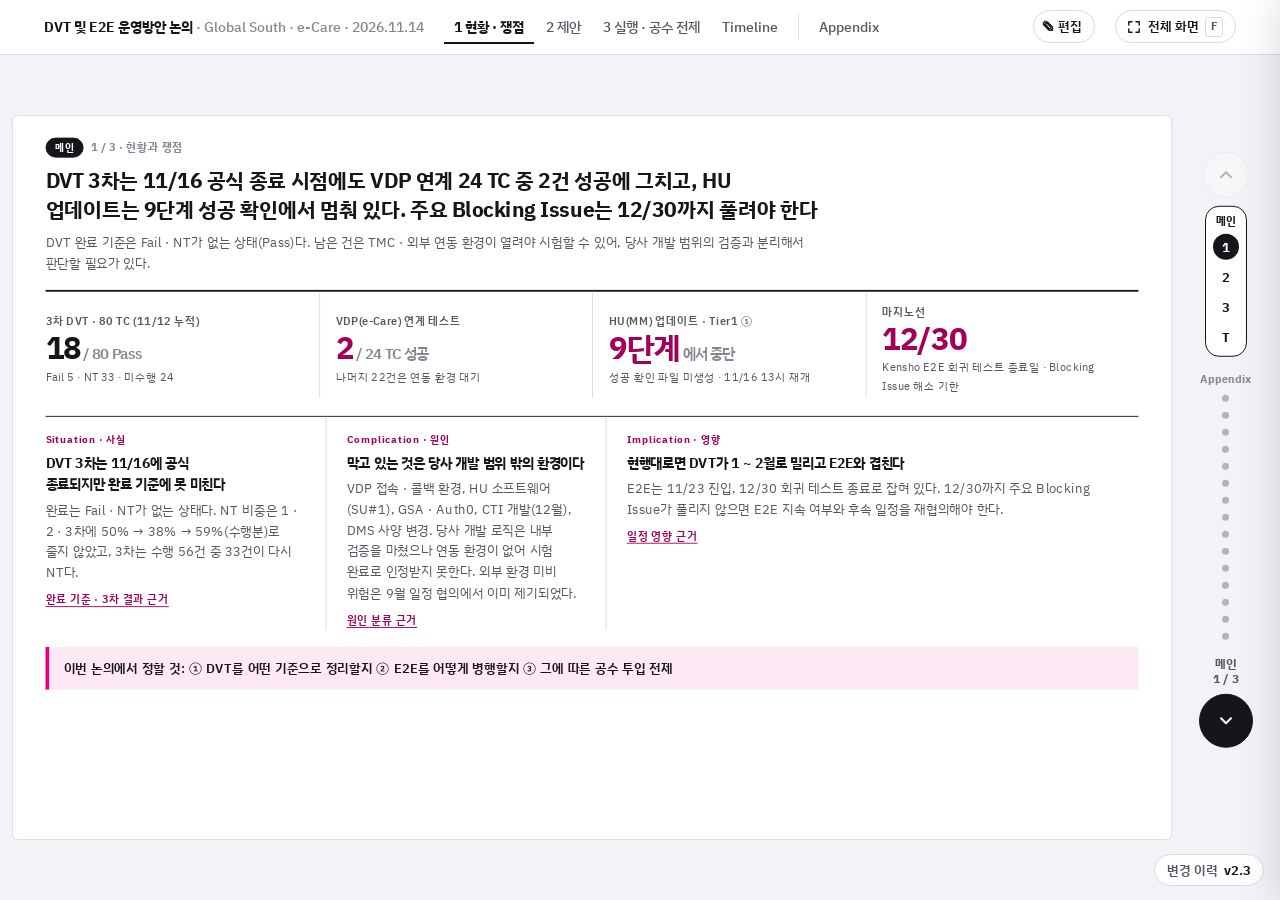
==== index.html @ 7f6e1fcf "v2.3: 화면 편집 — 블록 이동(▲ 위로 · ▼ 아래로 · Alt+↑/↓), 한글 입력 중 Enter 줄바꿈 · 가로 배치 블록 줄바꿈 보완 Co-Authored-By: Cla" ====
<!DOCTYPE html>
<html lang="ko">
<head>
<meta charset="utf-8">
<meta name="viewport" content="width=device-width, initial-scale=1">
<title>DVT 및 E2E 운영방안 논의</title>
<link rel="icon" href="favicon.svg" type="image/svg+xml">
<link rel="icon" href="favicon.png" sizes="32x32" type="image/png">
<link rel="apple-touch-icon" href="apple-touch-icon.png">
<link rel="preconnect" href="https://fonts.googleapis.com">
<link rel="preconnect" href="https://fonts.gstatic.com" crossorigin>
<link href="https://fonts.googleapis.com/css2?family=IBM+Plex+Sans+KR:wght@400;500;600;700&display=swap" rel="stylesheet">
<style>
/* Layout idea: a briefing board for DVT results. NT is the protagonist (magenta); the plan page answers to the 현행/제안 switch. */
:root {
  color-scheme: light;
  --paper: #ffffff;
  --wash: #f4f2f6;
  --ink: #17141a;
  --ink-2: #5a5461;
  --ink-3: #8a8391;
  --line: #ddd8e2;
  --plan: #b7b1be;        /* 기존 계획 */
  --plan-wash: #eceaef;
  --accent: #e6007e;      /* 변경 · 추가 (LGU+ magenta) */
  --accent-deep: #a3005a;
  --accent-wash: #fde9f3;
  --mark: #ffe566;        /* 형광펜 */
  --font: "IBM Plex Sans KR", "Apple SD Gothic Neo", "Malgun Gothic", "Noto Sans KR", sans-serif;
  --ease: cubic-bezier(.6, .05, .2, 1);
}
* { box-sizing: border-box; }
html { scroll-padding-top: 64px; }
body { margin: 0; background: var(--wash); color: var(--ink); font-family: var(--font); font-size: 15px; line-height: 1.6; word-break: keep-all; overflow-wrap: anywhere; -webkit-font-smoothing: antialiased; }
h1, h2, h3, h4, p { margin: 0; }
h1, h2, h3 { text-wrap: balance; }
button { font: inherit; color: inherit; }
.num { font-variant-numeric: tabular-nums; }
:focus-visible { outline: 2px solid var(--accent); outline-offset: 2px; border-radius: 3px; }

/* ── top bar ── */
.bar { position: sticky; top: 0; z-index: 30; background: var(--paper); border-bottom: 1px solid var(--line); }
.bar-in { max-width: 1240px; margin: 0 auto; padding: 10px 24px; display: flex; align-items: center; gap: 12px 20px; flex-wrap: wrap; }
.brand { font-weight: 700; font-size: 14px; white-space: nowrap; }
.brand span { color: var(--ink-3); font-weight: 500; }
.nav { display: flex; gap: 2px; flex-wrap: wrap; margin-right: auto; }
.nav a { padding: 6px 10px; border-radius: 4px; color: var(--ink-2); text-decoration: none; font-size: 13.5px; font-weight: 500; white-space: nowrap; }
.nav a:hover { background: var(--wash); color: var(--ink); }
.nav a.on { color: var(--ink); font-weight: 700; box-shadow: inset 0 -2px 0 var(--ink); border-radius: 0; }
.seg { position: relative; display: grid; grid-template-columns: 1fr 1fr; background: var(--plan-wash); border-radius: 999px; padding: 3px; }
.seg button { position: relative; z-index: 1; border: 0; background: none; padding: 6px 16px; border-radius: 999px; font-size: 13.5px; font-weight: 600; color: var(--ink-2); cursor: pointer; white-space: nowrap; transition: color .3s; }
.seg button small { font-weight: 500; font-size: 11.5px; opacity: .8; margin-left: 4px; }
.seg button[aria-pressed="true"] { color: #fff; }
.seg .thumb { position: absolute; top: 3px; bottom: 3px; left: 3px; width: calc(50% - 3px); border-radius: 999px; background: var(--ink); transition: transform .45s var(--ease), background .45s; }
[data-mode="changed"] .seg .thumb { transform: translateX(100%); background: var(--accent); }

/* ── sheets ── */
main { max-width: 1400px; margin: 0 auto; padding: 20px 104px 20px 24px; }
.sheet { background: var(--paper); border: 1px solid var(--line); border-radius: 6px; padding: 24px 36px 26px; }
.sheet-no { display: inline-block; font-size: 12.5px; font-weight: 700; color: var(--ink-3); margin-bottom: 10px; }
.sheet-no b { color: var(--ink); }
.sheet h2 { font-size: 23px; line-height: 1.38; font-weight: 700; letter-spacing: -.01em; max-width: 44em; }
.lede { margin-top: 6px; color: var(--ink-2); max-width: 60em; font-size: 14.5px; }
mark { background: linear-gradient(transparent 55%, var(--mark) 55%); color: inherit; padding: 0 2px; }

/* ── 1 summary ── */
.hero h1 { font-size: 29px; line-height: 1.32; font-weight: 700; letter-spacing: -.02em; max-width: 25em; }
.hero .ask { margin-top: 8px; font-size: 16px; font-weight: 500; }
.scale { margin-top: 20px; }
.scale-top { display: flex; align-items: baseline; justify-content: space-between; gap: 16px; flex-wrap: wrap; }
.scale-top .cap { font-size: 13px; color: var(--ink-2); font-weight: 500; }
.scale-top .tot { font-size: 44px; font-weight: 700; letter-spacing: -.02em; line-height: 1; }
.scale-top .tot small { font-size: 18px; font-weight: 600; margin-left: 4px; }
.scale-bar { margin-top: 8px; display: flex; gap: 3px; height: 44px; }
.scale-bar div { display: flex; align-items: center; padding: 0 14px; color: #fff; font-weight: 700; font-size: 19px; min-width: 0; white-space: nowrap; }
.scale-bar .s1 { background: var(--accent-deep); border-radius: 5px 0 0 5px; }
.scale-bar .s2 { background: var(--accent); border-radius: 0 5px 5px 0; }
.scale-cap { display: flex; gap: 3px; margin-top: 8px; font-size: 13.5px; }
.scale-cap div { min-width: 0; }
.scale-cap b { display: block; }
.scale-cap span { color: var(--ink-2); }
.chain { margin-top: 18px; display: grid; grid-template-columns: repeat(3, 1fr); gap: 0; border-top: 2px solid var(--ink); }
.chain li { list-style: none; padding: 12px 22px 2px 0; position: relative; }
.chain li + li { padding-left: 22px; border-left: 1px solid var(--line); }
.chain { padding: 0; margin-bottom: 0; }
.chain .tag { font-size: 12.5px; font-weight: 700; color: var(--accent-deep); }
.chain h3 { font-size: 16.5px; line-height: 1.4; margin: 4px 0 6px; }
.chain p { font-size: 14px; color: var(--ink-2); }
.two { margin-top: 34px; display: grid; grid-template-columns: 1.15fr 1fr; gap: 40px; }
.two h3 { font-size: 15px; font-weight: 700; padding-bottom: 8px; border-bottom: 1px solid var(--ink); }
.principle .lead { margin: 12px 0 4px; font-weight: 600; font-size: 15.5px; }
.principle dl { margin: 0; }
.principle .r { display: grid; grid-template-columns: 9.5em 1fr; gap: 12px; padding: 8px 0; border-bottom: 1px solid var(--line); font-size: 13.5px; }
.principle dt { font-weight: 600; }
.principle dd { margin: 0; color: var(--ink-2); }
.facts { display: grid; grid-template-columns: 1fr 1fr; }
.fact { text-align: left; border: 0; border-bottom: 1px solid var(--line); background: none; padding: 12px 10px 12px 0; cursor: pointer; display: block; }
.fact:nth-child(odd) { border-right: 1px solid var(--line); }
.fact:nth-child(even) { padding-left: 16px; }
.fact .v { font-size: 24px; font-weight: 700; letter-spacing: -.01em; line-height: 1.2; }
.fact .l { display: block; font-size: 13.5px; font-weight: 600; margin-top: 2px; }
.fact .d { display: block; font-size: 12.5px; color: var(--ink-2); }
.fact .go { display: inline-block; margin-top: 4px; font-size: 12px; font-weight: 600; color: var(--accent-deep); text-decoration: underline; text-underline-offset: 3px; }
.fact:hover .v { color: var(--accent-deep); }
.frame { margin-top: 16px; background: var(--ink); color: #fff; border-radius: 5px; padding: 13px 22px 15px; }
.frame h3 { font-size: 19px; line-height: 1.4; }
.frame p { font-size: 15px; margin-top: 4px; color: #e4dfe9; }
.chain .more, .side .more, .stat3 .more, .panel .more { margin-top: 8px; display: inline-block; color: var(--accent-deep); font-weight: 600; font-size: 12.5px; background: none; border: 0; padding: 0; cursor: pointer; text-decoration: underline; text-underline-offset: 3px; }
.stat3 { margin-top: 20px; display: grid; grid-template-columns: 1fr 1fr 1.9fr; border-top: 1px solid var(--ink); }
.stat3 > div { padding: 12px 22px 0 0; min-width: 0; }
.stat3 > div + div { padding-left: 22px; border-left: 1px solid var(--line); }
.stat3 h3 { font-size: 15px; }
.stat3 p { font-size: 13.5px; color: var(--ink-2); margin-top: 4px; }
.stat3 .facts { margin: 8px 0 0; display: grid; grid-template-columns: auto 1fr; gap: 3px 12px; font-size: 12.5px; }
.stat3 .facts dt { font-weight: 700; font-variant-numeric: tabular-nums; }
.stat3 .facts dd { margin: 0; color: var(--ink-2); }
.prop-row { margin-top: 18px; display: grid; grid-template-columns: 2.1fr 1fr; gap: 36px; align-items: start; }
.prop-row > * { min-width: 0; }
.prop h3 { font-size: 15px; font-weight: 700; padding-bottom: 8px; border-bottom: 1px solid var(--ink); }
.prop ol { list-style: none; margin: 0; padding: 0; display: grid; grid-template-columns: repeat(2, 1fr); gap: 0 40px; }
.prop li { display: grid; grid-template-columns: 26px 1fr; gap: 2px 8px; padding: 10px 0 0; }
.prop .n { grid-row: span 2; width: 22px; height: 22px; border-radius: 50%; background: var(--ink); color: #fff; font-size: 12px; font-weight: 700; display: grid; place-items: center; margin-top: 2px; }
.prop b { font-size: 15px; }
.prop p { grid-column: 2; font-size: 13.5px; color: var(--ink-2); }
.side .principle { margin-top: 16px; }
.side .principle .r { padding: 5px 0; font-size: 13px; }
.side .principle .lead { margin: 8px 0 2px; font-size: 14.5px; }
.chart .notes { margin-top: 12px; }
.shared { margin-top: 0; padding: 12px 16px; background: var(--wash); border-radius: 4px; font-size: 13.5px; color: var(--ink-2); }

/* ── 2 gantt ── */
.legend { display: flex; flex-wrap: wrap; gap: 6px 18px; margin: 14px 0 8px; font-size: 12.5px; color: var(--ink-2); }
.legend i { display: inline-block; width: 22px; height: 10px; border-radius: 2px; margin-right: 6px; vertical-align: middle; }
.k-base { background: var(--plan); } .k-dvt { background: var(--ink); } .k-add { background: var(--accent); }
.k-e2e { background: var(--paper); border: 1.5px solid var(--ink); } .k-ghost { border: 1.5px dashed var(--ink-3); }
.scroll { overflow-x: auto; }
.gantt { min-width: 900px; --lab: 132px; }
.g-head, .g-row { display: grid; grid-template-columns: var(--lab) 1fr; }
.g-overlay { padding-top: 26px; }
.g-months { display: grid; grid-template-columns: repeat(var(--n), 1fr); font-size: 12.5px; font-weight: 600; color: var(--ink-2); }
.g-months span { padding: 6px 0 6px 8px; border-left: 1px solid var(--line); }
.g-months .yr { color: var(--ink-3); font-weight: 500; margin-right: 4px; }
.g-months .hot { color: var(--ink); background: var(--wash); }
.g-row { border-top: 1px solid var(--line); }
.g-lab { padding: 22px 12px 0 0; font-weight: 700; font-size: 14px; line-height: 1.35; }
.g-lab small { display: block; font-weight: 500; color: var(--ink-3); font-size: 12px; }
.g-track { position: relative; height: 92px; background-image: repeating-linear-gradient(to right, var(--line) 0 1px, transparent 1px calc(100% / var(--n))); }
.g-bar { position: absolute; height: 26px; border: 0; border-radius: 4px; padding: 0 9px; font-size: 12.5px; font-weight: 600; line-height: 26px; white-space: nowrap; overflow: hidden; text-align: left; left: var(--cl); width: var(--cw); transition: left 1s var(--ease), width 1s var(--ease), opacity .5s, transform .6s var(--ease), background .6s; transition-delay: calc(var(--o, 0) * 140ms); transform-origin: left center; }
.g-bar.t0 { top: 22px; } .g-bar.t1 { top: 54px; }
[data-mode="plan"] .g-bar { left: var(--pl); width: var(--pw); }
.g-bar.base { background: var(--plan); color: var(--ink); }
.g-bar.base.open { border-radius: 0 4px 4px 0; -webkit-mask-image: linear-gradient(to right, transparent, #000 34px); mask-image: linear-gradient(to right, transparent, #000 34px); padding-left: 40px; }
.g-bar.dvt { background: var(--ink); color: #fff; z-index: 2; }
.g-bar.e2e { background: var(--paper); color: var(--ink); box-shadow: inset 0 0 0 1.5px var(--ink); }
.g-bar.add { background: var(--accent); color: #fff; z-index: 1; }
[data-mode="plan"] .g-bar.add { opacity: 0; transform: scaleX(.15); pointer-events: none; }
button.g-bar { cursor: pointer; }
button.g-bar:hover { filter: brightness(1.15); }
.g-bar .lp, .g-bar .lc { display: block; }
[data-mode="plan"] .g-bar .lc, [data-mode="changed"] .g-bar .lp { display: none; }
.g-ghost { position: absolute; top: 17px; height: 36px; border: 1.5px dashed var(--ink-3); border-radius: 6px; opacity: 0; transition: opacity .5s .5s; pointer-events: none; }
.g-ghost span { position: absolute; left: 0; top: -17px; font-size: 11px; font-weight: 600; color: var(--ink-3); white-space: nowrap; }
[data-mode="changed"] .g-ghost { opacity: 1; }
.g-marker { position: absolute; top: 0; bottom: 0; width: 0; border-left: 2px solid var(--accent); opacity: 0; transition: opacity .4s; z-index: 3; pointer-events: none; }
[data-mode="changed"] .g-marker { opacity: 1; }
.g-overlay { position: relative; }
.g-flag { position: absolute; top: 0; transform: translateX(-50%); background: var(--accent); color: #fff; font-size: 11.5px; font-weight: 700; padding: 2px 8px; border-radius: 3px; white-space: nowrap; opacity: 0; transition: opacity .4s; z-index: 4; }
[data-mode="changed"] .g-flag { opacity: 1; }
.g-strip .g-track { height: auto; min-height: 84px; background-image: repeating-linear-gradient(to right, var(--line) 0 1px, transparent 1px calc(100% / var(--n))); }
.g-strip .g-lab { padding-top: 16px; }
.s-block { position: absolute; top: 10px; bottom: 10px; border-radius: 5px; padding: 8px 11px; font-size: 12.5px; line-height: 1.4; transition: background .6s, color .6s; background: var(--plan-wash); overflow: hidden; }
[data-mode="changed"] .s-block { background: var(--accent-wash); }
.s-block b { display: block; font-size: 13px; }
.s-block .mm { font-weight: 600; }
.s-block .up { color: var(--accent-deep); font-weight: 700; }
.s-block .sp, .s-block .sc { display: block; }
[data-mode="plan"] .s-block .sc, [data-mode="changed"] .s-block .sp { display: none; }
.steps { margin-top: 14px; display: grid; grid-template-columns: repeat(4, 1fr); gap: 10px; }
.step { text-align: left; border: 1px solid var(--line); background: var(--paper); border-radius: 5px; padding: 12px 14px; cursor: pointer; display: grid; grid-template-columns: 26px 1fr; gap: 2px 8px; }
.step:hover { border-color: var(--ink); }
.step .n { grid-row: span 2; width: 22px; height: 22px; border-radius: 50%; background: var(--accent); color: #fff; font-size: 12px; font-weight: 700; display: grid; place-items: center; margin-top: 1px; }
.step b { font-size: 14px; line-height: 1.4; }
.step .sb { grid-column: 2; font-size: 12.5px; color: var(--ink-2); }
.step:last-child { background: var(--ink); border-color: var(--ink); color: #fff; }
.step:last-child .sb { color: #d6d1db; }
.bridge { margin-top: 14px; display: flex; gap: 10px; align-items: center; font-size: 14px; font-weight: 600; }
.bridge::before { content: ""; width: 22px; height: 2px; background: var(--ink); }

/* ── 3 effort ── */
.eff { margin-top: 16px; display: grid; grid-template-columns: 1.12fr 1fr; gap: 44px; align-items: start; }
.chart { position: relative; }
.c-legend { display: flex; gap: 16px; font-size: 12.5px; color: var(--ink-2); margin-bottom: 8px; flex-wrap: wrap; }
.c-legend i { display: inline-block; width: 12px; height: 12px; border-radius: 2px; margin-right: 6px; vertical-align: -1px; }
.plot { position: relative; height: 270px; margin-left: 30px; border-bottom: 1.5px solid var(--ink); }
.plot .grid { position: absolute; left: 0; right: 0; border-top: 1px solid var(--line); }
.plot .grid span { position: absolute; left: -30px; top: -9px; width: 24px; text-align: right; font-size: 11.5px; color: var(--ink-3); }
.cols { position: absolute; inset: 0; display: grid; grid-template-columns: repeat(4, 1fr); }
.col { position: relative; border: 0; background: none; padding: 0; cursor: pointer; display: flex; align-items: flex-end; justify-content: center; gap: 3px; }
.col:hover { background: rgba(23, 20, 26, .035); }
.b { position: relative; width: 31%; max-width: 62px; border-radius: 4px 4px 0 0; transition: height .9s var(--ease); }
.b .val { position: absolute; left: 50%; bottom: 100%; transform: translateX(-50%); font-size: 12.5px; font-weight: 600; padding-bottom: 3px; white-space: nowrap; transition: opacity .4s; }
.b.p { background: var(--plan); height: var(--ph); }
.b.p .val { color: var(--ink-2); }
.b.a { background: var(--ink); height: var(--ah); transition-delay: calc(var(--i) * 110ms + 150ms); overflow: visible; }
.b.a .over { position: absolute; left: 0; right: 0; top: 0; height: var(--oh); background: var(--accent); border-radius: 4px 4px 0 0; }
.b.a .val { font-weight: 700; }
[data-mode="plan"] .b.a { height: 0; }
[data-mode="plan"] .b.a .val, [data-mode="plan"] .chip { opacity: 0; }
.chip { position: absolute; left: 50%; transform: translateX(-50%); bottom: calc(var(--top) + 30px); background: var(--accent); color: #fff; font-weight: 700; font-size: 13px; padding: 1px 9px; border-radius: 999px; white-space: nowrap; transition: opacity .4s .9s; }
.chip.neg { background: var(--paper); color: var(--ink-2); box-shadow: inset 0 0 0 1.5px var(--plan); }
.xlab { margin-left: 30px; display: grid; grid-template-columns: repeat(4, 1fr); text-align: center; font-size: 13.5px; font-weight: 700; padding-top: 6px; }
.brackets { margin-left: 30px; display: grid; grid-template-columns: 1fr 1fr; gap: 10px; margin-top: 8px; }
.brk { border-top: 2px solid var(--ink); padding: 8px 4px 0; text-align: center; font-size: 13px; line-height: 1.45; }
.brk b { display: block; font-size: 13.5px; }
.brk .sp, .brk .sc { display: block; }
.brk .big { font-size: 21px; font-weight: 700; color: var(--accent-deep); letter-spacing: -.01em; }
[data-mode="plan"] .brk .sc, [data-mode="changed"] .brk .sp { display: none; }
[data-mode="plan"] .brk .big { color: var(--ink); }
.tip { position: absolute; z-index: 5; pointer-events: none; background: var(--ink); color: #fff; border-radius: 5px; padding: 9px 11px; font-size: 12px; line-height: 1.5; min-width: 190px; opacity: 0; transition: opacity .15s; }
.tip.on { opacity: 1; }
.tip b { font-size: 12.5px; }
.tip table { border-collapse: collapse; width: 100%; margin-top: 3px; }
.tip td { padding: 0; } .tip td + td { text-align: right; padding-left: 14px; }
.tip .mut { color: #c9c3cf; }
.side h3 { font-size: 15px; font-weight: 700; padding-bottom: 8px; border-bottom: 1px solid var(--ink); }
.sum-eq { display: flex; align-items: baseline; gap: 8px; flex-wrap: wrap; margin: 12px 0 2px; font-weight: 700; font-size: 22px; letter-spacing: -.01em; }
.sum-eq small { font-size: 12px; font-weight: 500; color: var(--ink-2); display: block; letter-spacing: 0; }
.sum-eq .t { color: var(--accent-deep); }
.sum-eq div { line-height: 1.25; }
.split { margin-top: 16px; }
.split-bar { display: flex; gap: 3px; height: 34px; margin-top: 10px; }
.split-bar div { display: flex; align-items: center; padding: 0 10px; font-size: 13px; font-weight: 700; white-space: nowrap; border-radius: 3px; }
.split-bar .x1 { background: var(--ink); color: #fff; }
.split-bar .x2 { background: var(--plan); color: var(--ink); }
.split-cap { display: flex; gap: 3px; font-size: 12.5px; font-weight: 600; margin-top: 5px; }
.split p { font-size: 13px; color: var(--ink-2); margin-top: 8px; }
.tbl { width: 100%; border-collapse: collapse; font-size: 13.5px; }
.tbl th, .tbl td { padding: 7px 10px; border-bottom: 1px solid var(--line); text-align: left; vertical-align: top; }
.tbl thead th { font-size: 12.5px; font-weight: 600; color: var(--ink-2); border-bottom: 1.5px solid var(--ink); white-space: nowrap; }
.tbl .r { text-align: right; font-variant-numeric: tabular-nums; white-space: nowrap; }
.tbl .c { text-align: center; white-space: nowrap; }
.tbl tr.tot td, .tbl tr.tot th { font-weight: 700; border-top: 1.5px solid var(--ink); border-bottom: 1.5px solid var(--ink); }
.tbl tr.sub td { color: var(--ink-2); font-size: 13px; }
.tbl tr.sub td:first-child { padding-left: 22px; }
.tbl .pos { color: var(--accent-deep); font-weight: 600; }
.tbl .nw { white-space: nowrap; }
.tbl tr.click { cursor: pointer; }
.tbl tr.click:hover td { background: var(--wash); }
.tbl .more, .sheet > p > .more { color: var(--accent-deep); font-weight: 600; font-size: 12px; white-space: nowrap; background: none; border: 0; padding: 0; cursor: pointer; text-decoration: underline; text-underline-offset: 3px; }
.mbtn { border: 0; background: none; padding: 0; font-weight: 600; font-size: 12.5px; color: var(--ink-2); cursor: pointer; text-decoration: underline; text-underline-offset: 3px; }
.mbtn:hover { color: var(--accent-deep); }
.eff-table { margin-top: 26px; }
.notes { margin: 14px 0 0; padding: 0; list-style: none; font-size: 12.5px; color: var(--ink-2); }
.notes li { padding-left: 12px; position: relative; }
.notes li::before { content: "※"; position: absolute; left: -2px; }

/* ── appendix ── */
.apx-head h2 { font-size: 25px; }
.apx-index { margin-top: 18px; display: grid; grid-template-columns: repeat(3, 1fr); gap: 0 28px; }
.apx-index a { display: grid; grid-template-columns: 34px 1fr; padding: 9px 0; border-bottom: 1px solid var(--line); color: var(--ink); text-decoration: none; font-size: 14px; font-weight: 500; }
.apx-index a b { color: var(--ink-3); }
.apx-index a:hover { color: var(--accent-deep); }
.apx { background: var(--paper); border: 1px solid var(--line); border-radius: 6px; padding: 22px 36px 26px; }
.apx .code { font-size: 12.5px; font-weight: 700; color: var(--ink-3); }
.apx h3.t { font-size: 20px; margin-top: 2px; }
.apx .msg { color: var(--ink-2); margin: 6px 0 18px; max-width: 54em; }
.apx h4 { font-size: 14px; font-weight: 700; margin: 22px 0 8px; }
.apx h4:first-of-type { margin-top: 0; }
.cols2 { display: grid; grid-template-columns: 1fr 1fr; gap: 32px; }
.cols2 > *, .cols3 > *, .eff > *, .two > *, main > * { min-width: 0; }
.cols3 { display: grid; grid-template-columns: repeat(3, 1fr); gap: 16px; }
.kind { display: inline-block; font-size: 11.5px; font-weight: 700; padding: 1px 7px; border-radius: 3px; background: var(--plan-wash); white-space: nowrap; }
.kind.ccb, .kind.hit { background: var(--accent-wash); color: var(--accent-deep); }
.kind.sch { background: var(--ink); color: #fff; }
.flow { display: grid; grid-template-columns: repeat(3, 1fr); gap: 10px; }
.flow div { border: 1px solid var(--line); border-radius: 5px; padding: 10px 14px; }
.flow small { color: var(--ink-2); font-size: 12.5px; display: block; }
.flow b { font-size: 21px; display: block; line-height: 1.3; }
.scope-bar { display: flex; gap: 3px; height: 30px; margin: 8px 0; }
.scope-bar div { display: flex; align-items: center; padding: 0 10px; color: #fff; font-size: 13px; font-weight: 700; border-radius: 3px; white-space: nowrap; }
.scope-bar .hit { background: var(--accent); } .scope-bar .hit2 { background: var(--accent-deep); } .scope-bar .no { background: var(--plan); color: var(--ink); }
.plain { margin: 6px 0 0; padding-left: 18px; font-size: 13.5px; }
.plain li { margin: 3px 0; }
.card { border: 1px solid var(--line); border-radius: 5px; padding: 12px 16px; }
.card h5 { margin: 0 0 4px; font-size: 13.5px; }
.card .plain { padding-left: 16px; font-size: 13px; color: var(--ink-2); }
.wk td.f1 { background: var(--ink); } .wk td.f2 { background: var(--accent); }
.wk td.w, .wk th.w { width: 6.2%; text-align: center; padding-left: 2px; padding-right: 2px; border-left: 1px solid var(--line); }
.mini { display: flex; align-items: flex-end; gap: 14px; height: 150px; padding-top: 22px; border-bottom: 1.5px solid var(--ink); }
.mini div { flex: 1; position: relative; background: var(--plan); border-radius: 4px 4px 0 0; min-height: 2px; }
.mini div.hot { background: var(--accent); }
.mini div span { position: absolute; left: 0; right: 0; top: -22px; text-align: center; font-weight: 700; font-size: 13.5px; }
.mini-x { display: flex; gap: 14px; font-size: 13px; font-weight: 600; text-align: center; padding-top: 5px; }
.mini-x span { flex: 1; }
.status { display: inline-block; font-size: 12px; font-weight: 700; padding: 2px 9px; border-radius: 999px; background: var(--plan-wash); }
.oth { display: flex; align-items: baseline; gap: 12px; flex-wrap: wrap; margin-bottom: 8px; }
.oth h4 { margin: 0; font-size: 16px; }
.oth .mm { font-weight: 700; }


/* ── paging ── */
.page { display: none; }
.page.on { display: block; animation: pagein .4s var(--ease); }
body.staged { overflow: hidden; height: 100vh; height: 100dvh; }
body.staged main { position: absolute; left: 0; top: 0; width: 1280px; height: 800px; max-width: none; margin: 0; padding: 0; transform-origin: 0 0; }
body.staged .page.on { height: 800px; overflow-y: auto; overscroll-behavior: contain; scrollbar-width: thin; }
@keyframes pagein { from { opacity: 0; transform: translateY(14px); } to { opacity: 1; transform: none; } }
.rail { position: fixed; right: 22px; top: 50%; transform: translateY(-50%); z-index: 25; display: flex; flex-direction: column; align-items: center; gap: 8px; }
.rb { width: 46px; height: 46px; border-radius: 50%; border: 1px solid var(--line); background: var(--paper); color: var(--ink); cursor: pointer; display: grid; place-items: center; padding: 0; }
.rb svg { width: 20px; height: 20px; }
.rb.next { background: var(--ink); border-color: var(--ink); color: #fff; width: 54px; height: 54px; }
.rb:hover:not(:disabled) { border-color: var(--ink); }
.rb.next:hover:not(:disabled) { background: var(--accent); border-color: var(--accent); }
.rb:disabled { opacity: .28; cursor: default; }
.rg { display: flex; flex-direction: column; align-items: center; gap: 4px; padding: 6px 7px; border-radius: 14px; }
.rg.main { background: var(--paper); border: 1.5px solid var(--ink); }
.rl { font-size: 10.5px; font-weight: 700; color: var(--ink-3); }
.rg.main .rl { color: var(--ink); }
.rail ol { list-style: none; margin: 0; padding: 0; display: flex; flex-direction: column; align-items: center; gap: 4px; }
.dot { position: relative; width: 26px; height: 26px; border-radius: 50%; border: 0; background: none; cursor: pointer; padding: 0; font-size: 12.5px; font-weight: 700; color: var(--ink); display: grid; place-items: center; }
.dot.sm { height: 13px; width: 22px; }
.dot.sm::before { content: ""; width: 7px; height: 7px; border-radius: 50%; background: var(--plan); }
.dot:hover { background: var(--plan-wash); } .dot.sm:hover { background: none; } .dot.sm:hover::before { background: var(--ink); }
.dot.on { background: var(--ink); color: #fff; }
.dot.sm.on { background: none; } .dot.sm.on::before { background: var(--accent); width: 10px; height: 10px; }
.dot::after { content: attr(data-label); position: absolute; right: 36px; top: 50%; transform: translateY(-50%); white-space: nowrap; background: var(--ink); color: #fff; font-size: 12px; font-weight: 600; padding: 3px 9px; border-radius: 4px; opacity: 0; pointer-events: none; transition: opacity .15s; z-index: 2; }
.dot:hover::after, .dot:focus-visible::after { opacity: 1; }
.count { font-size: 11.5px; font-weight: 700; color: var(--ink-2); text-align: center; line-height: 1.3; }
.pill { display: inline-block; font-size: 11.5px; font-weight: 700; padding: 1px 9px; border-radius: 999px; margin-right: 8px; border: 1.5px solid var(--plan); color: var(--ink-2); }
.pill.main { background: var(--ink); border-color: var(--ink); color: #fff; }
.pg-back, .p-back { display: inline-flex; align-items: center; gap: 4px; border: 1px solid var(--line); background: var(--paper); border-radius: 999px; padding: 5px 12px 5px 8px; font-size: 13px; font-weight: 600; cursor: pointer; white-space: nowrap; }
.pg-back:hover, .p-back:hover { border-color: var(--ink); }
.pg-back svg, .p-back svg { width: 16px; height: 16px; }
.pg-back[hidden] { display: none; }
.r5plot { height: 300px; }
.r5cols { position: absolute; inset: 0; display: grid; grid-template-columns: 1fr 1fr; }
.r5g { position: relative; display: flex; align-items: flex-end; justify-content: center; gap: 14px; }
.r5bar { position: relative; width: 26%; max-width: 92px; height: 100%; display: flex; flex-direction: column-reverse; justify-content: flex-start; }
.r5s { display: flex; align-items: center; justify-content: center; color: #fff; font-size: 13px; font-weight: 700; border-top: 2px solid var(--paper); transition: opacity .5s var(--ease); }
.r5bar.plan .r5s { opacity: .38; }
.c-dev-b { background: #2460bf; } .c-dvt-b { background: #b55708; } .c-ux-b { background: #6f45b8; }
.r5tot { position: absolute; left: 0; right: 0; text-align: center; font-size: 14px; font-weight: 700; z-index: 2; }
.r5over { position: absolute; left: -3px; right: -3px; border: 2px solid var(--accent); background: repeating-linear-gradient(135deg, rgba(230,0,126,.22) 0 3px, transparent 3px 7px); pointer-events: none; }
.r5over em { position: absolute; left: 100%; top: 50%; transform: translate(8px, -50%); font-style: normal; font-size: 12.5px; font-weight: 700; color: var(--accent-deep); white-space: nowrap; }
.r5line { position: absolute; left: 6%; right: 6%; border-top: 2px dashed var(--ink); pointer-events: none; }
.r5line em { position: absolute; right: 0; top: -22px; font-style: normal; font-size: 12px; font-weight: 600; color: var(--ink-2); background: var(--paper); padding: 0 4px; }
.r5x { margin-left: 30px; display: grid; grid-template-columns: 1fr 1fr; text-align: center; padding-top: 6px; }
.r5x div { display: grid; grid-template-columns: 1fr 1fr; gap: 4px 14px; padding: 0 12%; }
.r5x span { font-size: 12.5px; font-weight: 700; line-height: 1.25; }
.r5x small { display: block; font-weight: 500; color: var(--ink-2); font-size: 11.5px; }
.r5x b { grid-column: 1 / -1; font-size: 14px; border-top: 1px solid var(--line); padding-top: 4px; }
.r5wrong { margin-top: 10px; padding: 10px 14px; border-left: 3px solid var(--ink-3); background: var(--plan); color: var(--ink-2); font-size: 14px; text-decoration: line-through; text-decoration-color: rgba(23,20,26,.45); }
.r5eq { margin-top: 10px; }
.r5p { margin-top: 8px; font-size: 14px; color: var(--ink-2); }
.r5p b { color: var(--accent-deep); }
[data-mode="plan"] #reading .r5bar.act .r5s { opacity: .12; }
[data-mode="plan"] #reading .r5over, [data-mode="plan"] #reading .r5bar.act .r5tot { opacity: 0; }
[data-mode="plan"] #reading .r5bar.plan .r5s { opacity: 1; }
.wl-stg { list-style: none; margin: 0 0 6px; padding: 0; display: grid; grid-template-columns: repeat(4, 1fr); border-top: 1px solid var(--ink); }
.wl-stg li { padding: 10px 16px 0 0; min-width: 0; }
.wl-stg li + li { padding-left: 16px; border-left: 1px solid var(--line); }
.wl-stg b { display: block; font-size: 14px; }
.wl-stg span { font-size: 12.5px; color: var(--ink-2); }
.wl-stg p { font-size: 13px; color: var(--ink-2); margin-top: 4px; }
.wl-kpi { display: grid; grid-template-columns: repeat(4, 1fr); gap: 10px; margin-bottom: 4px; }
.wl-kpi div { border-top: 1px solid var(--ink); padding-top: 8px; }
.wl-kpi small { display: block; font-size: 12.5px; color: var(--ink-2); }
.wl-kpi b { font-size: 24px; }
@media (max-width: 980px) { .wl-stg, .wl-kpi { grid-template-columns: 1fr 1fr; } }
[data-sum] { cursor: pointer; text-decoration: underline dotted; text-decoration-thickness: 1.5px; text-underline-offset: 4px; }
[data-sum]:hover { text-decoration-style: solid; }
#sumfx { position: fixed; left: 0; top: 0; z-index: 28; pointer-events: none; display: none; }
body.sumon #sumfx { display: block; }
#sumfx-f { position: fixed; z-index: 29; display: none; pointer-events: none; background: var(--ink); color: #fff; font-size: 13px; font-weight: 600; padding: 5px 10px; border-radius: 5px; white-space: nowrap; font-variant-numeric: tabular-nums; box-shadow: 0 6px 20px rgba(23, 20, 26, .22); }
body.sumon #sumfx-f { display: block; }
#sumfx-f small { font-weight: 500; opacity: .75; margin-left: 8px; }
.chg-btn { position: fixed; right: 16px; bottom: 14px; z-index: 26; display: inline-flex; align-items: center; gap: 6px; border: 1px solid var(--line); background: var(--paper); border-radius: 999px; padding: 5px 12px; font-size: 12.5px; font-weight: 600; color: var(--ink-2); cursor: pointer; }
.chg-btn:hover { border-color: var(--ink); color: var(--ink); }
.chg-btn b { color: var(--ink); }
@media (max-width: 980px) { .chg-btn { bottom: auto; top: 62px; right: 10px; } }
.clog { list-style: none; margin: 8px 0 0; padding: 0; }
.clog > li { padding: 12px 0; border-bottom: 1px solid var(--line); }
.clog ul li { padding: 2px 0; border: 0; }
.clog .hd { display: flex; align-items: baseline; gap: 10px; }
.clog .hd b { font-size: 15px; }
.clog .hd span { font-size: 12.5px; color: var(--ink-2); font-variant-numeric: tabular-nums; }
.clog .hd .now { font-size: 11px; font-weight: 700; color: #fff; background: var(--accent-deep); border-radius: 3px; padding: 0 6px; }
.clog ul { margin: 6px 0 0; padding-left: 18px; font-size: 13.5px; color: var(--ink-2); }
#pg-back:not([hidden]) ~ .brand span { display: none; }
#fs { padding-left: 10px; gap: 6px; }
.segw { display: inline-flex; align-items: center; gap: 8px; }
.segw kbd, .chg-btn kbd, #fs kbd { font: inherit; font-size: 11px; font-weight: 700; border: 1px solid var(--line); border-radius: 3px; padding: 0 5px; color: var(--ink-2); }
.nav .sep { width: 1px; background: var(--line); margin: 4px 8px; }
.evb { display: flex; width: 100%; justify-content: flex-end; align-items: baseline; gap: 4px; border: 0; background: none; padding: 0; margin: 0; cursor: pointer; font: inherit; color: inherit; }
.evb .v { font-weight: 600; text-decoration: underline; text-decoration-color: var(--ink-3); text-underline-offset: 3px; }
.xl span.evb { cursor: default; }
.xl td.ev:hover { box-shadow: inset 0 0 0 2px var(--ink); }
.xl td.ev:hover .v { text-decoration-color: var(--ink); }
.dl { display: inline-block; min-width: 40px; text-align: right; font-size: 11.5px; font-weight: 700; color: var(--accent-deep); }
.dl.neg { color: var(--ink-2); }
.x-hint .sw { margin-right: 5px; }
.x-hint { display: flex; flex-wrap: wrap; align-items: center; gap: 6px 18px; font-size: 12.5px; color: var(--ink-2); margin: 14px 0 8px; }
.x-hint b { color: var(--ink); text-decoration: underline; text-underline-offset: 3px; }
.x-hint .dl { min-width: 0; }
.sh-top { display: flex; align-items: center; justify-content: space-between; gap: 12px 20px; flex-wrap: wrap; margin-bottom: 10px; }
.sh-top .sheet-no { margin-bottom: 0; }

/* ── excel-style sheet (page 4) ── */
.xl { border-collapse: collapse; width: 100%; min-width: 860px; font-size: 13px; line-height: 1.35; font-variant-numeric: tabular-nums; }
.xl th, .xl td { border: 1px solid #cbc5d2; padding: 2px 10px; height: 23px; }
.xl thead th { background: var(--ink); color: #fff; font-weight: 600; text-align: center; border-color: #3a353f; }
.xl .sec { background: var(--plan-wash); font-weight: 700; text-align: center; width: 138px; }
.xl .sec small { display: block; font-weight: 500; font-size: 11.5px; color: var(--ink-2); margin-top: 2px; }
.xl .team { font-weight: 600; text-align: center; width: 104px; background: #faf9fb; }
.xl .role { min-width: 270px; white-space: nowrap; }
.xl .role .tg { display: inline-block; margin-left: 6px; font-size: 11px; font-weight: 700; color: var(--accent-deep); background: var(--accent-wash); border-radius: 3px; padding: 0 6px; }
.xl td.n { text-align: right; width: 12.5%; }
.xl td.t { text-align: right; width: 9%; font-weight: 600; background: #faf9fb; }
.xl td.z { color: var(--ink-3); }
.xl td.c-dev, .xl td.c-dev .v { color: #2460bf; font-weight: 700; }
.xl td.c-dvt, .xl td.c-dvt .v { color: #b55708; font-weight: 700; }
.xl td.c-e2e, .xl td.c-e2e .v { color: #00856a; font-weight: 700; }
.xl td.c-ux, .xl td.c-ux .v { color: #6f45b8; font-weight: 700; }
.sw { display: inline-block; width: 10px; height: 10px; border-radius: 2px; margin-right: 7px; }
.sw.c-dev { background: #2460bf; } .sw.c-dvt { background: #b55708; } .sw.c-e2e { background: #00856a; } .sw.c-ux { background: #6f45b8; }
.xl td.pos { color: var(--accent-deep); font-weight: 700; }
.xl tr.sumrow td { font-weight: 700; border-top: 2px solid var(--ink); }
.xl tr.work td { padding: 3px; font-weight: 600; }
.xl tr.work td.lab { padding: 3px 10px; color: var(--ink-2); }
.xl .band { display: block; padding: 5px 8px; border-radius: 4px; font-weight: 700; text-align: center; }
.xl .band.dvt { background: var(--ink); color: #fff; }
.xl .band.e2e { box-shadow: inset 0 0 0 1.5px var(--ink); }
.xl .band.chg { background: var(--accent); color: #fff; }
.xl tr.conn td { height: 44px; padding: 0; border-left-color: transparent; border-right-color: transparent; background: var(--paper); }
.xl .cn { position: relative; height: 44px; }
.xl .cn svg { position: absolute; inset: 0; width: 100%; height: 100%; overflow: visible; }
.xl .cn span { position: absolute; font-size: 12px; font-weight: 700; white-space: nowrap; background: var(--paper); padding: 0 4px; }
.xl .cn .c1 { right: calc(75% + 12px); top: 13px; color: var(--accent-deep); }
.xl .cn .c2 { left: calc(57% + 14px); top: 13px; }
.xl tr.period td { font-weight: 700; text-align: center; background: var(--accent-wash); color: var(--accent-deep); font-size: 13.5px; border-top: 2px solid var(--ink); }
.xl tr.period td.lab { background: var(--paper); color: var(--ink); text-align: right; font-size: 13px; }
.xl tr.period td.tot { background: var(--mark); color: var(--ink); }
.xl .v-act { transition: opacity .6s var(--ease); transition-delay: calc(var(--o, 0) * 160ms); }
[data-mode="plan"] .xl .v-act { opacity: .1; transition-delay: 0s; }
.x-notes { margin-top: 12px; display: grid; grid-template-columns: 1fr 1fr; gap: 4px 28px; }
.x-notes .notes { margin: 0; }

/* ── side panel ── */
.scrim { position: fixed; inset: 0; background: rgba(23, 20, 26, .38); opacity: 0; pointer-events: none; transition: opacity .3s; z-index: 40; }
.panel { position: fixed; top: 0; right: 0; bottom: 0; width: min(600px, 100%); background: var(--paper); z-index: 41; transform: translateX(102%); transition: transform .4s var(--ease); display: flex; flex-direction: column; box-shadow: -12px 0 40px rgba(23, 20, 26, .16); }
body.open .scrim { opacity: 1; pointer-events: auto; }
body.open .panel { transform: none; }
.p-head { padding: 16px 22px 14px; border-bottom: 1px solid var(--line); display: flex; gap: 12px; align-items: flex-start; }
.p-head div { flex: 1; min-width: 0; }
.p-head small { font-size: 12.5px; font-weight: 700; color: var(--ink-3); }
.p-head h3 { font-size: 19px; line-height: 1.4; }
.p-close { border: 1px solid var(--line); background: var(--paper); border-radius: 4px; padding: 5px 12px; font-size: 13px; font-weight: 600; cursor: pointer; }
.p-close:hover { border-color: var(--ink); }
.p-body { padding: 18px 26px 40px; overflow-y: auto; font-size: 14px; }
.p-body h4 { font-size: 13.5px; font-weight: 700; margin: 20px 0 8px; }
.p-body h4:first-child { margin-top: 0; }
.p-body p { margin: 0 0 10px; color: var(--ink-2); }
.p-body .tbl { font-size: 13px; }
.asto { display: grid; grid-template-columns: 4.6em 1fr; gap: 6px 12px; font-size: 13.5px; margin: 0; }
.asto dt { font-weight: 700; color: var(--ink-3); }
.asto dd { margin: 0; }
.asto dt.to { color: var(--accent-deep); }
.p-kpi { display: grid; grid-template-columns: repeat(3, 1fr); gap: 8px; margin-bottom: 6px; }
.p-kpi div { background: var(--wash); border-radius: 4px; padding: 8px 12px; }
.p-kpi small { display: block; font-size: 12px; color: var(--ink-2); font-weight: 600; }
.p-kpi b { font-size: 20px; }
.p-kpi .d b { color: var(--accent-deep); }
.panel .mut { color: var(--ink-2); }
.panel .tbl tr.tot td { font-weight: 700; border-top: 1.5px solid var(--ink); }
.panel .tbl { margin-top: 6px; }

@media (max-width: 980px) {
  main { padding: 18px 16px 100px; }
  .rail { top: auto; bottom: 12px; right: 50%; transform: translateX(50%); flex-direction: row; background: var(--paper); border: 1px solid var(--line); border-radius: 999px; padding: 6px 10px; gap: 12px; box-shadow: 0 6px 24px rgba(23, 20, 26, .16); }
  .rail .rg { display: none; }
  .rb, .rb.next { width: 42px; height: 42px; }
  .rb svg { transform: rotate(-90deg); }
  .x-notes { grid-template-columns: 1fr; }
  .sheet, .apx { padding: 26px 22px 28px; }
  .hero h1 { font-size: 26px; }
  .sheet h2, .apx-head h2 { font-size: 21px; }
  .two, .eff, .cols2 { grid-template-columns: 1fr; gap: 28px; }
  .chain, .prop ol, .stat3 { grid-template-columns: 1fr; }
  .stat3 > div + div { padding-left: 0; border-left: 0; }
  .chain li + li { border-left: 0; border-top: 1px solid var(--line); padding-left: 0; }
  .steps { grid-template-columns: 1fr 1fr; }
  .apx-index, .cols3, .flow { grid-template-columns: 1fr; }
  .scale-top .tot { font-size: 36px; }
}
@media (max-width: 560px) {
  main { padding: 14px 12px 100px; }
  .bar-in { padding: 8px 12px; }
  .brand span { display: none; }
  .seg button small { display: none; }
  .steps, .facts { grid-template-columns: 1fr; }
  .fact:nth-child(odd) { border-right: 0; } .fact:nth-child(even) { padding-left: 0; }
  .scale-bar div { font-size: 15px; padding: 0 8px; }
  .principle .r { grid-template-columns: 1fr; gap: 0; }
}
@media (prefers-reduced-motion: reduce) {
  html { scroll-behavior: auto; }
  *, *::before, *::after { transition-duration: 0s !important; transition-delay: 0s !important; }
}

/* ── DVT board additions ── */
:root { --pass: #17141a; --fail: #b55708; --nt: #e6007e; --rest: #ffffff; --o-tmc: #2460bf; --o-tck: #6f45b8; --o-lgu: #e6007e; --o-dsn: #00856a; }
.kpi4 { margin-top: 18px; display: grid; grid-template-columns: repeat(4, 1fr); border-top: 2px solid var(--ink); }
.kpi4 > * { padding: 12px 18px 4px 0; min-width: 0; text-align: left; border: 0; background: none; font: inherit; color: inherit; }
.kpi4 > * + * { padding-left: 18px; border-left: 1px solid var(--line); }
.kpi4 button { cursor: pointer; }
.kpi4 button:hover .v { color: var(--accent-deep); }
.kpi4 small { display: block; font-size: 12.5px; font-weight: 600; color: var(--ink-2); }
.kpi4 .v { display: block; font-size: 34px; font-weight: 700; letter-spacing: -.02em; line-height: 1.15; }
.kpi4 .v em { font-style: normal; font-size: 16px; font-weight: 600; color: var(--ink-3); margin-left: 3px; }
.kpi4 .d { display: block; font-size: 12.5px; color: var(--ink-2); margin-top: 2px; }
.kpi4 .hot .v { color: var(--accent-deep); }
.chain button.more { text-align: left; }
.sw2 { display: inline-block; width: 11px; height: 11px; border-radius: 2px; margin-right: 6px; vertical-align: -1px; }
.sw2.pass { background: var(--pass); } .sw2.fail { background: var(--fail); } .sw2.nt { background: var(--nt); } .sw2.rest { background: var(--paper); box-shadow: inset 0 0 0 1.5px var(--ink-3); }
.lg { display: flex; flex-wrap: wrap; gap: 4px 16px; font-size: 12.5px; color: var(--ink-2); margin: 12px 0 6px; }
/* round bars */
.rb3 { display: grid; gap: 14px; margin-top: 6px; }
.rrow { display: grid; grid-template-columns: 200px 1fr 110px; gap: 14px; align-items: center; border: 0; background: none; padding: 0; text-align: left; cursor: pointer; font: inherit; color: inherit; }
.rrow:hover .rlab b { color: var(--accent-deep); }
.rlab b { display: block; font-size: 17px; }
.rlab span { font-size: 12.5px; color: var(--ink-2); }
.rbar { display: flex; height: 38px; border-radius: 4px; overflow: hidden; background: var(--wash); }
.rbar i { display: flex; align-items: center; justify-content: center; color: #fff; font-style: normal; font-size: 13px; font-weight: 700; min-width: 0; white-space: nowrap; overflow: hidden; }
.rbar i.pass { background: var(--pass); } .rbar i.fail { background: var(--fail); } .rbar i.nt { background: var(--nt); } .rbar i.rest { background: var(--paper); color: var(--ink-2); box-shadow: inset 0 0 0 1.5px var(--ink-3); }
.rnt { text-align: right; }
.rnt b { display: block; font-size: 26px; color: var(--accent-deep); line-height: 1.1; letter-spacing: -.01em; }
.rnt span { font-size: 12px; color: var(--ink-2); }
.trend { position: relative; }
.trend svg { width: 100%; height: 190px; display: block; overflow: visible; }
.trend text { font-family: var(--font); font-size: 11.5px; fill: var(--ink-2); }
.trend .lbl { font-weight: 700; font-size: 12.5px; }
/* why */
.def { margin-top: 14px; display: grid; grid-template-columns: 1fr 1fr; gap: 0; border-radius: 5px; overflow: hidden; }
.def > div { padding: 12px 20px 13px; }
.def .da { background: var(--ink); color: #fff; }
.def .db { background: var(--plan-wash); }
.def small { font-size: 12px; font-weight: 700; opacity: .8; }
.def b { display: block; font-size: 17px; line-height: 1.4; margin-top: 2px; }
.def p { font-size: 13px; margin-top: 3px; }
.def .da p { color: #e4dfe9; } .def .db p { color: var(--ink-2); }
.split323 { margin-top: 18px; }
.split323 .top { display: flex; align-items: baseline; gap: 12px; flex-wrap: wrap; }
.split323 .top b { font-size: 15px; }
.split323 .top .tt { font-size: 30px; font-weight: 700; color: var(--accent-deep); letter-spacing: -.02em; }
.sbar { display: flex; gap: 3px; height: 46px; margin-top: 6px; }
.sbar button { border: 0; padding: 0 12px; display: flex; flex-direction: column; justify-content: center; align-items: flex-start; color: #fff; font: inherit; cursor: pointer; min-width: 0; overflow: hidden; white-space: nowrap; text-align: left; }
.sbar button:first-child { border-radius: 5px 0 0 5px; } .sbar button:last-child { border-radius: 0 5px 5px 0; }
.sbar button b { font-size: 17px; line-height: 1.1; }
.sbar button span { font-size: 11.5px; font-weight: 600; opacity: .9; }
.sbar .ccw { background: var(--accent-deep); } .sbar .gs { background: var(--accent); } .sbar .opw { background: #f06aae; }
.sbar button:hover { filter: brightness(1.12); }
.owners { margin-top: 18px; display: grid; grid-template-columns: repeat(4, 1fr); gap: 12px; }
.own { border-top: 4px solid var(--oc); padding-top: 8px; min-width: 0; }
.own h3 { font-size: 15.5px; } .own h3 small { display: block; font-size: 11.5px; font-weight: 500; color: var(--ink-2); }
.own .cnt { font-size: 12px; font-weight: 700; color: var(--oc); }
.blk { display: block; width: 100%; text-align: left; border: 1px solid var(--line); background: var(--paper); border-radius: 5px; padding: 8px 10px; margin-top: 7px; cursor: pointer; font: inherit; color: inherit; }
.blk:hover { border-color: var(--ink); }
.blk b { display: block; font-size: 13px; line-height: 1.4; }
.blk .m { display: block; font-size: 11.5px; color: var(--ink-2); margin-top: 3px; line-height: 1.4; }
.blk .w { display: inline-block; margin-top: 4px; font-size: 11px; font-weight: 700; padding: 0 6px; border-radius: 3px; background: var(--plan-wash); }
.blk .w.late { background: var(--accent-wash); color: var(--accent-deep); }
.disc { margin-top: 12px; font-size: 12.5px; color: var(--ink-2); }
/* remain */
.rem { margin-top: 14px; display: grid; grid-template-columns: 1.15fr 1fr; gap: 40px; align-items: start; }
.rem > * { min-width: 0; }
.rem h3 { font-size: 15px; font-weight: 700; padding-bottom: 8px; border-bottom: 1px solid var(--ink); }
.waf { margin-top: 10px; display: grid; gap: 10px; }
.waf .wr { display: grid; grid-template-columns: 150px 1fr; gap: 10px; align-items: start; }
.waf .wl b { display: block; font-size: 13.5px; } .waf .wl span { font-size: 11.5px; color: var(--ink-2); }
.cells { display: grid; grid-template-columns: repeat(14, 22px); gap: 4px; }
.cells i { width: 22px; height: 22px; border-radius: 3px; display: block; }
.cells i.pass { background: var(--pass); } .cells i.fail { background: var(--fail); } .cells i.nt { background: var(--nt); } .cells i.rest { box-shadow: inset 0 0 0 1.5px var(--ink-3); }
.big3 { margin-top: 14px; display: flex; align-items: baseline; gap: 10px; flex-wrap: wrap; }
.big3 .n { font-size: 40px; font-weight: 700; letter-spacing: -.02em; color: var(--accent-deep); line-height: 1; }
.big3 p { font-size: 14px; color: var(--ink-2); }
.eq { font-size: 15px; font-weight: 700; margin-top: 6px; }
.eq span { color: var(--ink-2); font-weight: 500; font-size: 12.5px; margin-left: 6px; }
.carry { margin-top: 10px; }
.carry .cr { display: grid; grid-template-columns: 74px 1fr 64px; gap: 10px; align-items: center; padding: 6px 0; border-bottom: 1px solid var(--line); font-size: 13px; }
.carry .cr b { font-size: 13.5px; }
.carry .track { position: relative; height: 22px; background: var(--wash); border-radius: 3px; }
.carry .track i { position: absolute; left: 0; top: 0; bottom: 0; border-radius: 3px; background: var(--plan); }
.carry .track i.in { background: var(--accent); }
.carry .r { text-align: right; font-weight: 700; }
.days { margin-top: 16px; padding: 12px 16px; border-left: 4px solid var(--accent); background: var(--accent-wash); font-size: 14px; }
.days b { color: var(--accent-deep); }
/* gantt tweaks */
.g-bar.open { background: repeating-linear-gradient(135deg, var(--plan-wash) 0 6px, #e0dce5 6px 12px); color: var(--ink-2); box-shadow: inset 0 0 0 1.5px var(--plan); }
.g-bar.risk { background: var(--paper); color: var(--accent-deep); box-shadow: inset 0 0 0 1.5px var(--accent); transition: opacity .5s; }
[data-mode="changed"] .g-bar.risk { opacity: 0; pointer-events: none; }
.g-bar.pin { width: 10px !important; padding: 0; border-radius: 50%; height: 10px; margin-top: 8px; background: var(--ink); }
[data-mode="plan"] .g-bar.pin { width: 10px !important; }
.g-marker.always { opacity: 1; border-left: 2px dashed var(--ink); }
.g-flag.always { opacity: 1; background: var(--ink); }
.g-flag.pt { opacity: 1; background: var(--paper); color: var(--ink-2); box-shadow: inset 0 0 0 1px var(--line); font-weight: 600; }
.g-dot { position: absolute; top: 0; bottom: 0; width: 0; border-left: 1px dotted var(--ink-3); pointer-events: none; }
.plan-cap { display: flex; gap: 10px 22px; flex-wrap: wrap; margin-top: 10px; font-size: 13px; }
.plan-cap div { flex: 1; min-width: 240px; padding: 10px 14px; border-radius: 5px; background: var(--wash); transition: background .5s, color .5s; }
.plan-cap b { display: block; font-size: 13.5px; }
.plan-cap .pc { display: none; } [data-mode="changed"] .plan-cap .pc { display: block; } [data-mode="changed"] .plan-cap .pp { display: none; }
[data-mode="changed"] .plan-cap div { background: var(--accent-wash); }
/* panel */
.p-meta { display: grid; grid-template-columns: 6.5em 1fr; gap: 6px 12px; font-size: 13.5px; margin: 0 0 14px; }
.p-meta dt { font-weight: 700; color: var(--ink-3); } .p-meta dd { margin: 0; }
.p-body ul.fl { margin: 0; padding-left: 18px; } .p-body ul.fl li { margin: 5px 0; }
.srcs { margin-top: 18px; font-size: 12.5px; color: var(--ink-2); }
.srcs a { color: var(--accent-deep); }
.otag { display: inline-block; font-size: 11.5px; font-weight: 700; padding: 1px 8px; border-radius: 3px; color: #fff; background: var(--oc); }
.st-done { color: #00856a; font-weight: 700; } .st-wait { color: var(--accent-deep); font-weight: 700; }
@media (max-width: 980px) {
  .kpi4, .owners { grid-template-columns: 1fr 1fr; }
  .kpi4 > * + * { border-left: 0; padding-left: 0; }
  .rem, .def { grid-template-columns: 1fr; }
  .rrow { grid-template-columns: 90px 1fr 80px; }
  .cells { grid-template-columns: repeat(10, 18px); } .cells i { width: 18px; height: 18px; }
}

.pin-l { position: absolute; transform: translateX(-100%); font-size: 11.5px; font-weight: 600; color: var(--ink-2); white-space: nowrap; line-height: 16px; pointer-events: none; }
.pin-l.t0 { top: 27px; } .pin-l.t1 { top: 59px; }

/* ── 화면 편집 ── */
.ed-layer { float: left; position: relative; width: 0; height: 0; z-index: 6; pointer-events: none; }
body:not(.staged) .ed-layer, body:not(.staged) #ed-toggle { display: none; }
.ed-probe { position: absolute; left: 0; top: 0; width: 1000px; height: 1px; visibility: hidden; }
.ed-s { position: absolute; box-sizing: border-box; display: flex; align-items: center; justify-content: center; text-align: center; font: 500 14px/1.3 var(--font); white-space: pre-wrap; overflow: hidden; pointer-events: none; }
.ed-l { position: absolute; overflow: visible; pointer-events: none; }
.ed-l .ed-hit { pointer-events: none; }
body.editing .ed-s { pointer-events: auto; cursor: move; }
body.editing .ed-l .ed-hit { pointer-events: stroke; cursor: move; }
.ed-s.ed-sel, .ed-s.ed-ing { outline: 2px solid var(--accent); outline-offset: 2px; overflow: visible; }
.ed-l.ed-sel line:not(.ed-hit) { filter: drop-shadow(0 0 3px var(--accent)); }
.ed-h { position: absolute; width: 12px; height: 12px; border-radius: 50%; background: #fff; border: 2px solid var(--accent); pointer-events: auto; cursor: nwse-resize; }
body.ed-draw #app { cursor: crosshair; }
body.editing #app .ed-hov { outline: 1px dashed var(--accent); outline-offset: 0; }
body.editing #app .ed-sel:not(.ed-s):not(.ed-l) { outline: 2px solid var(--accent); outline-offset: 1px; }
body.editing #app .ed-ing:not(.ed-s) { outline: 2px solid var(--accent); outline-offset: 2px; background: var(--mark); cursor: text; }
#ed-toggle[aria-pressed="true"] { background: var(--accent); border-color: var(--accent); color: #fff; }
.ed-ui { position: fixed; left: 50%; bottom: 12px; transform: translateX(-50%); z-index: 42; max-width: calc(100vw - 24px); background: var(--ink); color: #fff; border-radius: 10px; padding: 8px 10px; box-shadow: 0 6px 24px rgba(0, 0, 0, .28); font-size: 12.5px; }
.ed-ui[hidden] { display: none; }
.ed-row { display: flex; flex-wrap: wrap; align-items: center; gap: 6px; }
.ed-ui button { font: inherit; font-weight: 600; color: #fff; background: rgba(255, 255, 255, .12); border: 0; border-radius: 6px; padding: 5px 9px; cursor: pointer; white-space: nowrap; }
.ed-ui button:hover { background: rgba(255, 255, 255, .22); }
.ed-ui button.on { background: var(--accent); }
.ed-ui button.pri { background: var(--accent); }
.ed-ui label { display: inline-flex; align-items: center; gap: 4px; }
.ed-ui input[type=color] { width: 26px; height: 22px; padding: 0; border: 0; background: none; cursor: pointer; }
.ed-ui .sp { width: 1px; height: 18px; background: rgba(255, 255, 255, .25); margin: 0 2px; }
.ed-ui:not([data-sel]) .c-bg, .ed-ui:not([data-sel]) .c-fg, .ed-ui:not([data-sel]) .c-st, .ed-ui:not([data-sel]) .c-el, .ed-ui:not([data-sel]) .c-sh,
.ed-ui[data-sel=""] .c-bg, .ed-ui[data-sel=""] .c-fg, .ed-ui[data-sel=""] .c-st, .ed-ui[data-sel=""] .c-el, .ed-ui[data-sel=""] .c-sh,
.ed-ui[data-sel="el"] .c-st, .ed-ui[data-sel="el"] .c-sh, .ed-ui[data-sel="shape"] .c-el, .ed-ui[data-line="1"] .c-bg, .ed-ui[data-line="1"] .c-fg { display: none; }
.ed-msg { margin-top: 5px; opacity: .85; }
.ed-msg.bad { color: #ffb3d6; opacity: 1; }
.ed-ui #ed-undo { padding: 5px 8px; }
.ed-ui #ed-undo svg { display: block; fill: none; stroke: currentColor; stroke-width: 2; stroke-linecap: round; stroke-linejoin: round; }
.ed-h[data-h=n], .ed-h[data-h=s] { cursor: ns-resize; }
.ed-h[data-h=e], .ed-h[data-h=w] { cursor: ew-resize; }
.ed-h[data-h=ne], .ed-h[data-h=sw] { cursor: nesw-resize; }
.ed-h[data-h=a], .ed-h[data-h=b] { cursor: move; }
.ed-fm { display: inline-flex; gap: 6px; }
.ed-ui:not([data-sel="el"]):not([data-sel="shape"]):not([data-edit="1"]) .c-fm, .ed-ui[data-line="1"] .c-fm { display: none !important; }
.ed-ui [data-f] { min-width: 28px; padding: 5px 7px; }
.ed-ui [data-f][aria-pressed="true"] { background: var(--accent); }

/* ── v2: 3 main slides · timeline · evidence link ── */
.sheet .lede { margin-top: 8px; }
.stat3.scqa { margin-top: 20px; }
.scqa .tag { display: inline-block; font-size: 11.5px; font-weight: 700; letter-spacing: .04em; color: var(--accent-deep); margin-bottom: 4px; }
.askbar { margin-top: 18px; padding: 12px 16px; border-left: 4px solid var(--accent); background: var(--accent-wash); font-size: 14.5px; font-weight: 600; }
.golink { display: flex; align-items: center; gap: 8px; margin-top: 18px; padding: 12px 14px; border: 1.5px solid var(--accent); border-radius: 8px; background: var(--accent-wash); color: var(--accent-deep); font-weight: 700; font-size: 14.5px; text-decoration: none; }
.golink small { font-weight: 500; color: var(--ink-2); margin-left: auto; }
.golink:hover { background: var(--accent); color: #fff; } .golink:hover small { color: #fff; }
.tbl.opt th, .tbl.opt td { font-size: 13px; vertical-align: top; }
.tbl.opt .rh { white-space: nowrap; width: 76px; color: var(--ink-2); font-weight: 600; text-align: left; }
.tbl.opt .rec { background: var(--accent-wash); }
.tbl.opt thead .rec { box-shadow: inset 0 3px 0 var(--accent); }
.thb { font: inherit; font-weight: 700; background: none; border: 0; cursor: pointer; text-align: left; color: var(--ink); padding: 0; }
.thb:hover { color: var(--accent-deep); text-decoration: underline; }
.opt-wrap { grid-template-columns: 1.7fr 1fr; align-items: start; }
.scope { border: 1px solid var(--line); border-radius: 8px; padding: 12px 14px; }
.scope h3 { font-size: 15px; margin-bottom: 8px; }
.scope .sc { margin-bottom: 8px; font-size: 13px; } .scope .sc b { display: block; font-size: 11.5px; color: var(--ink-3); margin-bottom: 3px; }
.scope .sc span { display: inline-block; margin: 0 4px 4px 0; padding: 3px 9px; border-radius: 999px; background: var(--paper-2, #f3f1f5); }
.scope .in span { background: var(--accent); color: #fff; font-weight: 600; } .scope .out span { background: #e9e6ee; } .scope .open span { background: none; box-shadow: inset 0 0 0 1px var(--ink-3); border-radius: 6px; }
.tbl.prem tbody tr { cursor: pointer; } .tbl.prem tbody tr:hover td { background: var(--accent-wash); }
.tbl.prem td { font-size: 13px; vertical-align: top; }
.tracks { display: grid; gap: 8px; }
.trk { text-align: left; padding: 10px 14px; border: 1px solid var(--line); border-left: 4px solid #00856a; border-radius: 6px; background: none; font: inherit; color: inherit; cursor: pointer; }
.trk:hover { background: var(--accent-wash); } .trk b { display: block; font-size: 14px; } .trk span { font-size: 12.5px; color: var(--ink-2); }
.nxt { border: 1px solid var(--line); border-radius: 8px; padding: 10px 16px; } .nxt h3 { font-size: 15px; margin-bottom: 4px; } .nxt ol { margin: 0 0 6px 18px; padding: 0; font-size: 13px; } .nxt li { margin-bottom: 2px; }
.tl { margin-top: 18px; --lab: 150px; }
.tl-head, .tl-row, .tl-grid { display: grid; grid-template-columns: var(--lab) 1fr; }
.tl-ax { position: relative; height: 58px; border-bottom: 2px solid var(--ink); }
.tl-ax > span { position: absolute; bottom: 4px; transform: translateX(-50%); font-size: 11.5px; color: var(--ink-3); }
.tl-m { position: absolute; top: 0; transform: translateX(-50%); background: none; border: 0; cursor: pointer; font: inherit; padding: 0; text-align: center; }
.tl-m b { display: block; font-size: 12.5px; padding: 2px 8px; border-radius: 4px; background: var(--ink); color: #fff; white-space: nowrap; } .tl-m:hover b { background: var(--accent); }
.tl-m i { display: block; position: absolute; left: 50%; top: 22px; height: 400px; border-left: 1.5px dashed var(--ink-3); pointer-events: none; }
.tl-body { position: relative; } .tl-grid { position: absolute; inset: 0; pointer-events: none; } .tl-grid > div { position: relative; } .tl-grid i { position: absolute; top: 0; bottom: 0; border-left: 1px solid var(--line); }
.tl-row { min-height: 78px; border-bottom: 1px solid var(--line); position: relative; }
.tl-lab { padding: 10px 8px 0 0; } .tl-lab b { display: block; font-size: 15px; } .tl-lab small { color: var(--ink-3); font-size: 12px; }
.tl-tr { position: relative; }
.tl-b { position: absolute; height: 28px; border: 0; border-radius: 4px; padding: 0 8px; font: inherit; font-size: 12px; font-weight: 600; color: #fff; text-align: left; overflow: hidden; white-space: nowrap; cursor: pointer; }
.tl-b span { display: block; overflow: hidden; text-overflow: ellipsis; }
.tl-b.dvt { background: var(--ink); } .tl-b.cond { background: var(--accent); } .tl-b.ext { background: #8d8793; } .tl-b.e2e { background: #00856a; }
.tl-b.late { background: var(--paper); color: var(--ink-2); box-shadow: inset 0 0 0 1.5px var(--ink-3); }
.tl-b.dash { background-image: repeating-linear-gradient(135deg, rgba(255,255,255,.28) 0 5px, transparent 5px 10px); }
.tl-b.pin { overflow: visible; width: 12px !important; min-width: 12px; padding: 0; } .tl-b.pin span { position: absolute; left: 16px; top: 4px; color: var(--ink); white-space: nowrap; }
.tl-b:hover { filter: brightness(1.12); }
.tl-m.lo { top: 26px; } .tl-m.lo i { top: 22px; }
.tl-m i { height: 270px; }
.tl-ax { height: 62px; }
.tl-b.sh { overflow: visible; } .tl-b.sh span { overflow: visible; position: absolute; left: 100%; margin-left: 8px; color: var(--ink); }
.scope .more, .nxt .more { background: none; border: 0; padding: 0; font: inherit; font-weight: 600; color: var(--accent-deep); text-decoration: underline; cursor: pointer; }
.scqa .tag + h3 { margin-top: 0; } .scqa p { font-size: 14.5px; line-height: 1.6; }
.word { margin-top: 14px; font-size: 13.5px; color: var(--ink-2); border-top: 1px dashed var(--line); padding-top: 10px; }
.tl-m.dead b { background: var(--accent-deep); } .tl-m.dead i { border-left: 2px solid var(--accent-deep); }
.tl-m { z-index: 2; }

/* 화면 편집: 줄바꿈 · 블록 이동 */
#app .ed-flex { display: block !important; }
</style>
</head>
<body data-mode="changed">
<header class="bar">
  <div class="bar-in">
    <button type="button" class="pg-back" id="pg-back" hidden><svg viewBox="0 0 20 20" aria-hidden="true"><path d="M12 5 7 10l5 5" fill="none" stroke="currentColor" stroke-width="2" stroke-linecap="round" stroke-linejoin="round"/></svg>이전 화면</button>
    <div class="brand" id="brand"></div>
    <nav class="nav" id="nav" aria-label="섹션"></nav>
    <button type="button" class="pg-back" id="fs" aria-pressed="false" title="전체 화면 (F)"><svg viewBox="0 0 20 20" aria-hidden="true"><path d="M3.5 7.5v-4h4M16.5 7.5v-4h-4M3.5 12.5v4h4M16.5 12.5v4h-4" fill="none" stroke="currentColor" stroke-width="1.8" stroke-linecap="round" stroke-linejoin="round"/></svg>전체 화면 <kbd>F</kbd></button>
  </div>
</header>
<main id="app"></main>
<svg id="sumfx" aria-hidden="true"></svg><div id="sumfx-f" role="status" aria-live="polite"></div>
<button type="button" class="chg-btn" id="chg" data-panel="doc-history"></button>
<nav class="rail" aria-label="페이지 이동">
  <button type="button" class="rb" id="prev" aria-label="이전 페이지"><svg viewBox="0 0 20 20" aria-hidden="true"><path d="M5 12.5 10 7.5l5 5" fill="none" stroke="currentColor" stroke-width="2" stroke-linecap="round" stroke-linejoin="round"/></svg></button>
  <div class="rg main"><span class="rl">메인</span><ol id="dots-main"></ol></div>
  <div class="rg"><span class="rl">Appendix</span><ol id="dots-apx"></ol></div>
  <span class="count num" id="count"></span>
  <button type="button" class="rb next" id="next" aria-label="다음 페이지"><svg viewBox="0 0 20 20" aria-hidden="true"><path d="M5 7.5 10 12.5l5-5" fill="none" stroke="currentColor" stroke-width="2" stroke-linecap="round" stroke-linejoin="round"/></svg></button>
</nav>
<div class="scrim" id="scrim"></div>
<aside class="panel" id="panel" role="dialog" aria-modal="true" aria-labelledby="p-title" aria-hidden="true">
  <div class="p-head"><button type="button" class="p-back" id="p-back"><svg viewBox="0 0 20 20" aria-hidden="true"><path d="M12 5 7 10l5 5" fill="none" stroke="currentColor" stroke-width="2" stroke-linecap="round" stroke-linejoin="round"/></svg>돌아가기</button><div><small id="p-kicker"></small><h3 id="p-title"></h3></div><button type="button" class="p-close" id="p-close">닫기</button></div>
  <div class="p-body" id="p-body"></div>
</aside>
<script id="data" type="application/json">{"meta":{"title":"DVT 및 E2E 운영방안 논의","project":"Global South · e-Care","date":"2026.11.14","asof":"11/14 논의 · Teams 11/13 · Confluence 11/12 · GSP DB 11/11 기준","changelog":[{"v":"v2.3","at":"2026.11.16","items":["화면 편집: 블록 이동(▲ 위로 · ▼ 아래로 · Alt+↑/↓) 추가 — edits.json moves 로 저장","화면 편집: 한글 입력 중 Enter 줄바꿈 · 가로 배치 블록 줄바꿈 표시 보완"]},{"v":"v2.2","at":"2026.11.14","items":["11/13 이준제 보고(Teams) 반영: MS 장애로 다산 메일 · VPN 비밀번호 수신 불가 → VPN 1개로 진행, VDP Diag와 DMS 동시 진행 불가","HU(MM) 업데이트 현황 정정: ‘9단계 중 3단계’ → Tier1 업데이트 ①의 9단계(성공 여부 확인)에서 중단, 결과 파일 미생성","VDP Diag 24 TC 중 2건 성공 · 3번째 문의 중, DMS 기준 정보 연동 미진행. 세 건 모두 11/16(월) 재개(VDP 10시 · HU 13시)"]},{"v":"v2.1","at":"2026.11.14","items":["현황 반영: VDP(e-Care) 연계 테스트 24 TC 중 2건 성공, HU 펌웨어 업데이트 9단계 중 3단계에서 중단","12/30을 Kensho E2E 회귀 테스트 종료일이자 주요 Blocking Issue 해소 마지노선으로 명시(1장 · 3장 · Timeline)","Copilot 제안(E2E Conditional Entry 핸드오프 패키지) 반영: ‘DVT Open Item 유지 + E2E 조건부 진입’ 표현, Gate G-01 ~ G-09, 11/20 진입 판정, 자원 · 계약 유지 전제","Appendix 추가: Gate, Copilot 제안 분석, 출처별 적용 한계. 패키지의 Risk Register 예시 행과 공수 수치(CCB v43)는 미반영"]},{"v":"v2.0","at":"2026.11.14","items":["문서를 ‘DVT 및 E2E 운영방안 논의’로 확장 — 메인 3장(현황과 쟁점 · 제안 · 실행과 공수 전제) + Timeline + Appendix 구조로 재구성","근거는 메인 장표에서 오른쪽 서랍으로 열리고, 서랍의 [부록에서 자세히] 버튼으로 해당 Appendix 페이지로 이동","기종결 · 11/15 종결 예정인 LG U+ 조치 항목(단말 개통 · uCube · 케이블 · 보안정책 등) 삭제","11/14 DVT · E2E 논의(회의록 · 화이트보드)를 반영: 조건부 승인안, 대안 비교, 공수 협의 전제, E2E 병행 트랙","이전 화면 편집 내용(edits.json)은 페이지 구조가 바뀌어 적용되지 않음"]},{"v":"v1.3","at":"2026.11.14","items":["화면 편집: 글자 서식 추가 — 굵게 · 기울임 · 밑줄 · 취소선(편집 중 선택한 글자, 또는 블록 · 글상자 전체), 글자 크기 조절(A− / A+)"]},{"v":"v1.2","at":"2026.11.14","items":["화면 편집: 글자 줄바꿈(Enter) 지원, 글상자 · 도형 크기를 8방향 핸들로 조절, 되돌리기를 일반적인 Undo 아이콘으로 변경"]},{"v":"v1.1","at":"2026.11.14","items":["화면 편집 기능 추가 — 상단 바 ✎ 편집에서 글자 수정, 도형(사각형 · 원 · 선 · 화살표 · 글상자), 블록 배경 · 글자색 변경","수정 내용은 edits.json 에 저장되어 git 에 커밋되고, 자동 배포로 사이트에 반영 (저장은 GitHub 토큰이 있는 편집자만 가능)","파비콘 추가. 보드의 숫자 · 근거 데이터는 v1 과 동일"]},{"v":"v1","at":"2026.11.14","items":["1 · 2 · 3차 DVT 결과(Confluence)와 PM 정례 10/07 ~ 11/11, E2E 사전준비, GSP DB 이슈트래킹을 한 보드로 정리","NT 원인을 원인 제공 조직(TMC · TMKR 측 협력사 · Dasan)별로 분류","3차 결과는 11/12 누적까지 반영. 11/13 HU 업데이트 · VDP Diag 1차 결과는 미게시라 미반영"]}]},"src":{"r1":{"t":"1차 DVT 결과","u":"https://toyotasystem.atlassian.net/wiki/spaces/GSP/pages/1077018632"},"r2":{"t":"2차 DVT 결과","u":"https://toyotasystem.atlassian.net/wiki/spaces/GSP/pages/1103003658"},"r3":{"t":"3차 DVT 결과 (v4, 11/12)","u":"https://toyotasystem.atlassian.net/wiki/spaces/GSP/pages/1133412396"},"st":{"t":"DVT_SystemTest (TC 문서)","u":"https://toyotasystem.atlassian.net/wiki/spaces/GSP/pages/1016135985"},"pm1007":{"t":"(10/07) PM 정례회의","u":"https://toyotasystem.atlassian.net/wiki/spaces/GSP/pages/1079279680"},"pm1021":{"t":"(10/21) PM 정례회의","u":"https://toyotasystem.atlassian.net/wiki/spaces/GSP/pages/1100906654"},"pm1028":{"t":"(10/28) PM 정례회의","u":"https://toyotasystem.atlassian.net/wiki/spaces/GSP/pages/1113784433"},"pm1103":{"t":"(11/03) PM 정례회의","u":"https://toyotasystem.atlassian.net/wiki/spaces/GSP/pages/1121189948"},"pm1111":{"t":"(11/11) PM 정례회의","u":"https://toyotasystem.atlassian.net/wiki/spaces/GSP/pages/1137704961"},"pre":{"t":"E2E 사전준비 (11/11)","u":"https://toyotasystem.atlassian.net/wiki/spaces/GSP/pages/1133608962"},"sch":{"t":"E2E 세부일정 (11/03)","u":"https://toyotasystem.atlassian.net/wiki/spaces/GSP/pages/1121320967"},"db":{"t":"GSP DB · 이슈트래킹 통합본 (11/11)","u":""},"hp":{"t":"E2E Conditional Entry Handoff 패키지 (Copilot 제안, 11/14)","u":"","n":"내부 자료"},"pmr":{"t":"E2E · DVT PM 보고서 (11/06)","u":"","n":"내부 자료"},"wk":{"t":"주간보고 10월 3주차 (10/19)","u":"","n":"내부 자료"},"mail0915":{"t":"일정 협의 요청 메일 (9/15)","u":"","n":"내부 자료"},"mail1027":{"t":"추가 투입 공수 관련 메일 (10/27)","u":"","n":"내부 자료"},"ccb":{"t":"추가 인력 투입 CCB (11/07 v43)","u":"","n":"내부 자료"},"cto":{"t":"CTO DVT Gating 프로세스","u":"","n":"일반 원칙"},"tm1113":{"t":"Teams 11/13 17:55 이준제 보고 (DVT 3차 진행 현황)","u":"","n":"내부 자료"}},"rounds":[{"id":"r1","name":"1차","period":"10/06 ~ 10/14","scope":"GS","tc":290,"pass":132,"fail":14,"nt":144,"rest":0,"src":"r1","note":"e-Care 미실시(9/22 계획: “e-Care가 테스트 불가라서 GS만”)"},{"id":"r2","name":"2차","period":"10/22 ~ 10/30","scope":"GS + e-Care(OPW·CCW)","tc":854,"pass":523,"fail":8,"nt":323,"rest":0,"src":"r2","note":"CCW 236 TC 전량 NT (CTI 미개발)"},{"id":"r3","name":"3차","period":"11/11 ~ (진행 중)","scope":"GS + e-Care + DMS + VDP Diag","tc":80,"pass":18,"fail":5,"nt":33,"rest":24,"src":"r3","note":"11/12 누적. 미수행 24건은 VDP Diag 신규 TC(11/13 TMC와 시험 예정)"}],"daily":{"r1":{"head":["일자","Acted","Pass","Fail","NT","Remained TC"],"rows":[["10/06","40","22","15","3","250"],["10/07","290","50","207","33","0"],["10/08","125","36","52","37","165"],["10/12","215","71","106","38","75"],["10/13","290","119","14","157","-"],["10/14 (통합)","290","132","14","144","-"]],"notes":["원본 표의 Planned(old)는 일자별 38·64·69·56·63, 합계 290. 10/12·10/13은 Planned(new) 82·83으로 재계획","10/07 Fail 207건 → 10/13 14건: 10/07 PM 정례에서 “Block 분류 폐지, Block은 Fail로 재분류, NT는 진입 자체가 불가한 항목으로 한정”하기로 한 뒤 재판정·재시험이 이어짐","GSP DB 정리: 10/13 NT 157건 중 112건이 선행 Fail에 의한 Block(Skip Vehicle Association 등)"]},"r2cum":{"head":["일자","누적 Acted","Pass","Fail","NT","비고"],"rows":[["10/22","598","199","37","362","CCW 236 포함"],["10/23","667","350","29","288","선행조건 NT를 시험 가능 조건으로 변경"],["10/26","755","411","30","314","Fail에 의한 Blocked 포함"],["10/28","833","501","16","316",""],["10/29","839","512","13","314",""],["10/30","854","523","8","323","최종"]]},"r2area":{"head":["영역","TC","Pass","Fail","NT"],"rows":[["Global South (GS)","326","262","5","59"],["오퍼레이션 웹 (OPW)","292","261","3","28"],["콜센터 웹 (CCW)","236","0","0","236"],["합계","854","523","8","323"]]},"r3area":{"head":["영역","TC","구성","Pass","Fail","NT","미수행"],"rows":[["GS","20","2차 Fail 5 + NT 15","2","3","15","0"],["e-Care (OPW)","9","2차 Fail 3 + NT 6","9","0","0","0"],["DMS 연동","27","Fail 6 + NT 21","7","2","18","0"],["VDP (Diag) 연동","24","3차 신규 TC","0","0","0","24"],["합계","80","","18","5","33","24"]]},"r3day":{"head":["일자","Planned","Acted","Pass","Fail","NT","Remained TC"],"rows":[["11/11","-","55","11","9","35","25"],["11/12","1","8","7","1","0","24"],["11/12 누적","","56","18","5","33","24"],["11/13","24","","","","",""],["11/16 ~ 11/19","TBD","","","","",""]],"notes":["11/12 Acted 8건 중 7건은 11/11 Fail 재시험(누적 Acted 55 → 56). 누적 Fail 9 → 5, NT 35 → 33","OPW 9건은 2차 Fail 3 + NT 6 전량 Pass(11/12)","11/13 이후 결과는 Confluence에 아직 게시되지 않음(조회 11/14). 결과 페이지에는 첨부가 없음"]}},"ntWhy":{"total":323,"parts":[{"k":"ccw","label":"CCW","n":236,"cause":"CTI 미개발","owner":"tck","fact":"10/21 PM: “Call Center Web은 CTI 미연동 항목에 대해 사유를 기재하여 N/T 처리”. 11/03 PM: “CTI 미개발 영향으로 N/T 비중이 높은 상황”"},{"k":"gs","label":"GS","n":59,"cause":"HU·MM·GSA + 선행 Fail","owner":"mix","fact":"2차 결과표: “Fail에 의한 Blocked 포함”. 11/11 PM: “MM Update 이후 기존 N/T였던 요금제/Provisioning 관련 항목 재검증”"},{"k":"opw","label":"OPW","n":28,"cause":"VDP·DMS 연동","owner":"mix","fact":"10/21 PM: “TMC/VDP, TCK/CTI, DMS 등 외부 연동 제약으로 전체 TC 수행 제한”. 10/28 PM: “e-Care는 Emulator 기반 검증 비중이 높아 실제 연동 검증에는 제약”"}],"owners":[{"id":"tmc","name":"TMC","sub":"일본 원청 · VDP · TSC","tone":"a"},{"id":"tck","name":"TMKR 측 협력사","sub":"TCK(CTI) · SE파트너스(DMS)","tone":"b"},{"id":"dsn","name":"Dasan","sub":"개발 · 시험 수행","tone":"d"}],"blockers":[{"id":"cti","owner":"tck","title":"CTI 미개발 → 콜센터 웹 시험 불가","iss":"ISS-001","tc":"CCW 236 TC (2차 NT의 73%)","when":"12월 (확정일 없음)","facts":["10/28 PM: 대체방안은 안정성 우려로 철회, 정식 추가 개발 착수 — 약 1개월 반 소요","11/03 PM: 완료 시점 12월 수준, 실제 연동 가능 시점은 TCK와 재확인 필요","E2E 사전준비 #10 CTI 중계: 상태 ‘외부일정대기’, 마감일 ‘???’, PIC TMKR","GSP DB: TCK 견적이 Dasan 회신 누락으로 홀딩된 기간이 있었음(10/22, 권다운 지적)"],"src":["pm1028","pm1103","pre","db"]},{"id":"vdp","owner":"tmc","title":"VDP 접속정보 지연·오류 → e-Care 진단 데이터 미수신","iss":"ISS-002 · 025","tc":"VDP Diag 24 TC 미수행, OPW NT 일부","when":"11/13 1차 · 11/16 ~ 20 2차","facts":["10/28 PM: 접속 지연 원인은 Endpoint URL·IP·API Key 등 접속정보 확보 지연. 접속 후에도 ‘유효하지 않은 차량’ Error","GSP DB: TMC 접속정보·Endpoint·ID 안내 오류·누락이 10/6 ~ 11/2 반복(Dasan 정리표), CoCo 5 / Diag 032로 ID 안내 불일치","11/11 Teams(이준제): “아직도 연동이 안 되기 때문에 의미는 없다, API 테스트 가능 여부만 의미”","E2E 사전준비: VDP Diag 별도 접속정보 필요, GetAllDTC 결과 수신 테스트 지연(Backlog PRJ_0333-32)"],"src":["pm1028","db","pre"]},{"id":"hu","owner":"tmc","title":"HU 소프트웨어가 SU#1 → MM Flag 미반환, HU 화면 시험 불가","iss":"ISS-003 · 004","tc":"GS NT 중 요금제·Provisioning·HU 화면 항목","when":"11/13 원격 업데이트(TMC 지원)","facts":["11/03 PM: HU 물리 연결은 완료, Firmware 미수령으로 OTT·Wi-Fi·e-Care 화면 기반 검증 제한","E2E 사전준비 #4 SU#2 H/U SW Update: ‘진행중’, PIC TMC","11/11 TMC MM팀(Kawata): TMKR HU가 SU#1 SW라서 MM Provisioning 불가. TMC 사양 문제는 아님","GSP DB는 원인을 ‘TMC 공급 HU SW 구버전 + 한국 측 업데이트 미실행’ 복합으로 기록"],"src":["pm1103","pre","db"]},{"id":"gsa","owner":"tmc","title":"GSA 신규 버전·Auth0 → 딥링크 흰 화면","iss":"ISS-007","tc":"GS GSA·DeepLink 항목","when":"TMC 일정 대기","facts":["E2E 사전준비 #14·#17: GSA App 신규 버전·Service Package 수정본 ‘외부일정대기’, PIC TMC","GSP DB: Global App이 TMC Auth0(tr-th-acos)를 써서 Local App 딥링크 시 흰 화면 — TMC가 원인 인정(11/6)","11/11 PM: DVT 3차 중점 항목에 GSA 설치·Login, DeepLink/상품가입 Flow 포함"],"src":["pre","db","pm1111"]},{"id":"dtc","owner":"tmc","title":"DTC 재현 방법(CANoe) 미확정","iss":"Backlog PRJ_0333-54","tc":"e-Care 경고·DTC 시나리오","when":"미정","facts":["E2E 사전준비 #5: e-Care 시험용 고장진단코드 생성·재현 ‘진행중’, TMC에서 유형별 코드 발생 필요, PIC TMC","10/21 PM: CANoe 파일 제공을 TMC에 요청 중, 지연 시 TMC가 직접 Warning Event Trigger하는 방안 병행 문의"],"src":["pre","pm1021"]},{"id":"dms","owner":"tck","title":"DMS 사양 변경 지속 → 시나리오 재작성","iss":"ISS-008","tc":"DMS 연동 27 TC (3차 NT 18)","when":"API 5 → 24개 반영 중","facts":["10/21 PM: DVT 진행 중 DMS 추가 요구사항이 지속 유입, 10/23 기준 개발 범위 Freeze 합의","E2E 사전준비 #9: DMS API 개통 5 → 24개 변경, 시나리오 업데이트 필요, PIC TMKR","e-Care IF 정의서 v1.23(11/05): warningClearFlag 처리 등 변경 계속","11/11 e-Care4: DMS 칩 생성 기준 변경 제안(선호센터 칩 우선) — 결정 대기"],"src":["pm1021","pre","db"]},{"id":"fix","owner":"dsn","title":"2차 Fail 8건 수정 · 3차 재시험","iss":"ISS-009","tc":"GS Fail 5 · OPW Fail 3","when":"OPW 3건 11/12 Pass, GS 잔여 Fail 3","facts":["11/03 PM: Fail 8건은 3차 전 수정 가능한 범위로 판단","3차 11/12 누적: OPW 9건 전량 Pass, GS Pass 2 · Fail 3 · NT 15","GSP DB: Dasan 측 CTI 견적 회신 누락(10/22)이 CTI 일정 홀딩에 영향"],"src":["pm1103","r3","db"]}]},"remain":{"r3":{"pass":18,"fail":5,"nt":33,"rest":24,"tc":80},"carry":[{"k":"GS","nt2":59,"in3":15},{"k":"OPW·DMS","nt2":28,"in3":27},{"k":"CCW","nt2":236,"in3":0}],"carryNote":"3차 범위 정의는 “2차 DVT의 fail 항목과 fail에 따른 N/T 항목”(3차 결과 페이지). 3차 NT 편성은 GS 15 + e-Care 6 + DMS 21 = 42. OPW·DMS의 27은 2차 OPW NT 28과 대응한다고 보고 계산한 값으로, DMS 27건의 2차 근거 행은 결과표에서 직접 확인되지 않음(2차 Fail은 GS 5·OPW 3뿐인데 3차 DMS는 Fail 6으로 표기)"},"deck":{"s1":{"kicker":"1 / 3 · 현황과 쟁점","title":"DVT 3차는 11/16 공식 종료 시점에도 VDP 연계 24 TC 중 2건 성공에 그치고, HU 업데이트는 9단계 성공 확인에서 멈춰 있다. 주요 Blocking Issue는 12/30까지 풀려야 한다","lede":"DVT 완료 기준은 Fail · NT가 없는 상태(Pass)다. 남은 건은 TMC · 외부 연동 환경이 열려야 시험할 수 있어, 당사 개발 범위의 검증과 분리해서 판단할 필요가 있다.","kpis":[{"k":"ev:status","small":"3차 DVT · 80 TC (11/12 누적)","v":"18","em":"/ 80 Pass","d":"Fail 5 · NT 33 · 미수행 24"},{"k":"ev:vdp","small":"VDP(e-Care) 연계 테스트","v":"2","em":"/ 24 TC 성공","d":"나머지 22건은 연동 환경 대기","hot":true},{"k":"ev:hu","small":"HU(MM) 업데이트 · Tier1 ①","v":"9단계","em":"에서 중단","d":"성공 확인 파일 미생성 · 11/16 13시 재개","hot":true},{"k":"ev:deadline","small":"마지노선","v":"12/30","em":"","d":"Kensho E2E 회귀 테스트 종료일 · Blocking Issue 해소 기한","hot":true}],"cols":[{"tag":"Situation · 사실","head":"DVT 3차는 11/16에 공식 종료되지만 완료 기준에 못 미친다","body":"완료는 Fail · NT가 없는 상태다. NT 비중은 1 · 2 · 3차에 50% → 38% → 59%(수행분)로 줄지 않았고, 3차는 수행 56건 중 33건이 다시 NT다.","ev":"ev:complete","more":"완료 기준 · 3차 결과 근거"},{"tag":"Complication · 원인","head":"막고 있는 것은 당사 개발 범위 밖의 환경이다","body":"VDP 접속 · 콜백 환경, HU 소프트웨어(SU#1), GSA · Auth0, CTI 개발(12월), DMS 사양 변경. 당사 개발 로직은 내부 검증을 마쳤으나 연동 환경이 없어 시험 완료로 인정받지 못한다. 외부 환경 미비 위험은 9월 일정 협의에서 이미 제기되었다.","ev":"ev:cause","more":"원인 분류 근거"},{"tag":"Implication · 영향","head":"현행대로면 DVT가 1 ~ 2월로 밀리고 E2E와 겹친다","body":"E2E는 11/23 진입, 12/30 회귀 테스트 종료로 잡혀 있다. 12/30까지 주요 Blocking Issue가 풀리지 않으면 E2E 지속 여부와 후속 일정을 재협의해야 한다.","ev":"ev:impact","more":"일정 영향 근거"}],"ask":"이번 논의에서 정할 것: ① DVT를 어떤 기준으로 정리할지 ② E2E를 어떻게 병행할지 ③ 그에 따른 공수 투입 전제"},"s2":{"kicker":"2 / 3 · 제안","title":"당사 개발 범위는 조건부 승인하되 잔여 항목은 Open Item으로 유지하고, E2E는 조건부로 진입(Conditional Go)하는 안을 제안한다","lede":"‘DVT 완료’가 아니라 ‘DVT Open Item 유지 + E2E 조건부 진입’으로 분리해 표기한다. 현행 유지와 전면 재일정은 종료 시점이 불확실하다.","optHead":["","A. 현행 유지","B. Open Item 유지 + 조건부 진입 (제안)","C. 전면 재일정"],"optRows":[["방식","Fail · NT 0이 될 때까지 DVT 연장","당사 개발 범위만 조건부 승인, 외부 영역은 Open Item으로 유지 · 별도 재시험","DVT · E2E 일정 전체 재수립"],["DVT","1 ~ 2월 (외부 환경 해소에 종속)","Pass · 완료로 표기하지 않음. 조건 확정 후 약 1개월 추가 검증, 잔여는 환경 확보 후 재시험","재수립 일정에 따름 (미정)"],["E2E 영향","11/23 진입과 충돌, 기간 중첩","DVT와 이중 트랙 병행, 12/30까지 Blocking 해소","진입 시점 후퇴"],["필요 결정","DVT 기간 변경 (CCB 연계)","TMKR의 조건부 승인 + 11/20 진입 판정","전 일정 합의"]],"optEv":["ev:optA","ev:optB","ev:optC"],"scopeTitle":"조건부 승인 범위(안)","scopeIn":["서비스 가입","ACOS 인터페이스","VDP 연계 테스트"],"scopeOut":["TMC 영역 — HU 기능 등 외부 연동 환경에 종속된 시험"],"scopeOpen":["조건 항목의 최종 확정","승인 후 개발 완료 검증의 지속 기간"],"word":"표현 원칙: ‘DVT 완료 · 조건부 완료’ 대신 ‘DVT Open Item 유지 + E2E 조건부 진입’. E2E는 잔여 DVT 재시험을 대체하지 않는다.","decide":"TMKR 결정 요청: 위 범위로 조건부 승인하고, 외부 영역은 Open Item으로 남겨 별도 일정으로 재시험한다. 진입 가부는 9개 Gate(G-01 ~ 09) 충족 여부로 11/20에 서면 판정한다."},"s3":{"kicker":"3 / 3 · 실행과 공수 전제","title":"E2E는 회귀 테스트 중심으로 병행 진입하고, 공수는 아래 다섯 가지 전제가 충족되는 범위에서 투입한다. 12/30이 마지노선이다","lede":"전제가 하나라도 달라지면 일정과 공수가 함께 달라진다. 이 장표는 공수 협의의 합의 대상이다.","premHead":["#","전제","충족 조건","충족되지 않으면"],"prem":[["1","DVT 정리 기준","조건부 승인 범위(서비스 가입 · ACOS IF · VDP)를 TMKR이 확정. 잔여는 Pass 전환 없이 Open Item 유지","연장 공수는 CCB 안건으로 별도 협의"],["2","E2E 진입 조건","일본 측이 회귀 테스트(Regression)를 준비(11/16 ~ 17 협의) + 11/20 Gate 판정","E2E 전체 재일정"],["3","외부 환경 해소","HU(MM) 업데이트 완료 · VDP 연계(24 TC) · CTI 완료를 12/30 이전에 확정 · 해소","12/30 초과 시 E2E 지속 여부 · 후속 일정 재협의. 해소 전 구간은 대기가 아닌 별도 범위"],["4","범위 변경","DMS 등 사양 변경은 TC 문서 기준으로 신규 · 재수행 범위 확정","변경분은 근거 기준으로 별도 협의"],["5","자원 · 계약 유지","잔여 검증 · 결함 수정 · 재시험 인력의 유지 기간과 최소 인원을 서면 확정. 추가 공수는 자동 승인이 아님","조건부 진입 보류, CCB 협의"]],"premEv":["ev:p1","ev:p2","ev:p3","ev:p4","ev:p5"],"tracks":[{"h":"E2E #1 · 병행 진입 (~ 12/30)","b":"회귀 테스트(Regression) + ACOS IF 기반 TC. 회귀용 24 DCM 기자재 활용(Global · ACOS 대상). 12/30까지 Blocking Issue 해소가 전제","ev":"ev:e2e1"},{"h":"E2E #2 · 정상 상태 전제","b":"외부 환경이 정상일 때 가능한 시나리오. 현재 상태로는 불가해 순연","ev":"ev:e2e2"}],"next":["11/16(월) DVT 3차 Fail 결과와 DVT · E2E 자료 정리, 일본 측 회귀 테스트 준비 여부 협의(~ 17일)","11/20 Go / Conditional Go / No-Go 서면 판정(PM 보고 제안)","11/23 조건부 진입, 12/30까지 Blocking Issue 해소 · 회귀 테스트 종료"],"tl":"타임라인 전체 보기"},"tl":{"kicker":"Timeline · DVT / E2E 운영 일정(안)","title":"11/20 판정으로 조건부 진입하고, 12/30(마지노선)까지 Blocking Issue를 풀어 회귀 테스트를 마친다","lede":"12/30은 Kensho E2E 회귀 테스트 종료일이자 주요 Blocking Issue 해소 기한이다. 점선은 미확정 구간이다.","start":[2026,11,13],"days":49,"marks":[{"d":[2026,11,13],"l":"11/13","ev":"ev:t1113"},{"d":[2026,11,16],"l":"11/16 (월)","ev":"ev:t1116"},{"d":[2026,11,17],"l":"11/17","ev":"ev:t1117"},{"d":[2026,11,20],"l":"11/20 판정","ev":"ev:t1120"},{"d":[2026,11,23],"l":"11/23","ev":"ev:t1123"},{"d":[2026,12,30],"l":"12/30 마지노선","ev":"ev:deadline","dead":true}],"lanes":[{"h":"DVT","sub":"3차","bars":[{"a":[2026,11,13],"b":[2026,11,16],"t":"dvt","l":"3차 공식 종료 11/16"},{"a":[2026,11,16],"b":[2026,12,16],"t":"cond","dash":true,"l":"조건부 승인 범위 검증 (약 1개월, 미확정)","ev":"ev:optB"}]},{"h":"외부 환경","sub":"해소 시점","bars":[{"a":[2026,11,13],"b":[2026,11,14],"t":"ext","l":"HU 업데이트 (9단계 확인에서 중단)","pin":true,"ev":"ev:hu"},{"a":[2026,11,16],"b":[2026,11,20],"t":"ext","l":"VDP Diag 2차 (연계 2/24)","ev":"ev:vdp"},{"a":[2026,12,1],"b":[2026,12,30],"t":"ext","dash":true,"l":"CTI 개발 완료 (12월, 일자 미정)","ev":"ev:cause"}]},{"h":"E2E #1","sub":"회귀 · ACOS IF","bars":[{"a":[2026,11,23],"b":[2026,12,30],"t":"e2e","l":"회귀 테스트 + ACOS IF 기반 TC (일본 측 준비 전제)","ev":"ev:e2e1"}]},{"h":"E2E #2","sub":"정상 상태 전제","bars":[{"a":[2026,12,1],"b":[2026,12,30],"t":"late","dash":true,"l":"현재 상태로는 불가 → 순연","ev":"ev:e2e2"}]}],"notes":["11/16 ~ 17 일본 측 협의 결과에 따라 E2E #1 병행 또는 전체 재일정","12/30까지 주요 Blocking Issue 미해소 시 E2E 지속 여부와 후속 일정 재협의","DVT 기간 변경은 CCB 연계 안건"]},"ev":{"status":{"kicker":"근거 · 3차 DVT","title":"3차 80 TC 중 Pass 18, 미검증 62","facts":["11/12 누적: Pass 18 · Fail 5 · NT 33 · 미수행 24 (80 TC)","미수행 24건은 VDP Diag 신규 TC — TMC 연동이 열려야 시작","수행한 56건 중 33건(59%)이 NT — 2차에서 막혔던 TC가 같은 조건에서 다시 NT","NT 비중 추이: 1차 50%(144/290), 2차 38%(323/854), 3차 59%(33/56)"],"src":["r1","r2","r3"],"apx":"apx-r3"},"complete":{"kicker":"근거 · 완료 기준","title":"Fail · NT가 없어야 Pass","facts":["11/14 논의: DVT 완료는 Fail · NT가 없는 상태","10/07 PM 합의: NT는 진입 자체가 불가한 항목, 진입 후 실패는 Fail","일반 품질 Gate 원칙: 단순 기간 종료가 아니라 사전 정의된 기준과 증적을 충족해야 다음 단계로 이행(CTO DVT Gating 준거 — 본 프로젝트 직접 적용 기준은 아님)"],"src":["pm1007","cto"],"apx":"apx-mtg"},"vdp":{"kicker":"근거 · VDP","title":"VDP(e-Care) 연계 테스트 24 TC 중 2건 성공","facts":["11/13 이준제 보고: 24 TC 중 2건 성공, 3번째 TC는 성공 여부를 TMC에 문의 중. 11/16(월) 10시 재개","11/13 MS 장애로 다산 메일 수 · 발신 불가 → 메일로 받는 VPN 비밀번호를 받지 못해 이준제 VPN 1개로만 진행 — VDP Diag와 DMS 기준 정보 시험을 동시에 할 수 없었음","VDP 접속정보 지연 · 오류, 콜백(CoCo Callback) 미수신으로 DTC 수집 후속 처리 미검증","일본 측 VDP 서버 정보는 10/05 제공 예정이었음(9/15 일정 협의 메일). 외부 환경 준비 전 착수 시 미시험 증가 · 결과 유효성 저하 가능성을 사전 제기","VDP Diag 2차 11/16 ~ 20 예정"],"src":["tm1113","pm1028","mail0915","pmr","db"],"apx":"apx-cause"},"hu":{"kicker":"근거 · HU","title":"HU(MM) 업데이트 — Tier1 업데이트 ①의 9단계(성공 여부 확인)에서 중단","facts":["11/13 이준제 보고: 업데이트 절차 ④ Tier1 업데이트 ① → 9단계 ‘성공 여부 확인’에서 중단. write_result_sub_sucess.txt 파일이 생성되지 않음","11/16(월) 13시 TMC 카키하라 상과 이어서 진행 예정","v2.1의 ‘9단계 중 3단계’ 표기는 11/13 보고와 달라 이번 판에서 정정","HU 소프트웨어가 SU#1 → MM Flag 미반환, Wi-Fi · OTT · Digital Key 등 HU 기반 시험 제한","HU 환경 미구축 31건이 1차 NT의 일부(10/19 스냅샷)"],"src":["tm1113","pm1103","pre","wk"],"apx":"apx-cause"},"deadline":{"kicker":"근거 · 마지노선","title":"12/30 = 회귀 테스트 종료일 · Blocking Issue 해소 기한","facts":["Kensho E2E 회귀 테스트 종료일(E2E 세부일정상 e-Care E2E 종료일 12/30)","11/14 논의: 주요 Blocking Issue가 12/30에는 풀려야 한다는 의미의 마지노선","미해소 시 E2E 지속 여부와 후속 일정을 관련 당사자가 재협의(조건부 진입 승인문 원칙)"],"src":["sch","hp"],"apx":"apx-gate"},"cause":{"kicker":"근거 · 원인","title":"NT의 원인은 외부 연동 환경","facts":["CTI 미개발: CCW 236 TC(2차 NT의 73%), 완료 12월 — TMKR 측 협력사 영역","TMC: VDP 접속정보 · 콜백, HU 소프트웨어(SU#1), GSA · Auth0, DTC 재현 방법 미확정","DMS 사양 변경 지속: API 5 → 24개, 시나리오 재작성","1차 NT 144건 중 Blocked 104 + HU 환경 미구축 31 = 135건(93.8%)이 선행조건 · 환경 제약과 연관(10/19 스냅샷)","11/14 논의: 당사 개발 로직은 내부 검증 완료"],"src":["pm1028","pm1103","pre","wk","db"],"apx":"apx-cause"},"impact":{"kicker":"근거 · 일정 영향","title":"현행 방식이면 1 ~ 2월","facts":["현행 방식(Fail · NT 0까지)을 이어가면 DK 완료 기준으로 1 ~ 2월까지 걸릴 수 있다","E2E 현행 진입 11/23과 중첩 — 11/03 PM 합의: E2E 진입 시점에는 알려진 제약으로 NT가 생기지 않도록 일정 재구성","DVT 기간 변경은 CCB 안건과 연계된다(기존 1개월 → 1.5개월 변경안)"],"src":["pm1103","pm1111","ccb"],"apx":"apx-plan"},"optA":{"kicker":"근거 · 대안 A","title":"현행 유지","facts":["Fail · NT가 0이 될 때까지 DVT를 연장","외부 환경(HU · VDP · CTI) 해소 일정에 종속되어 종료일을 약속할 수 없음","E2E와 일정이 겹치고 DVT 기간 변경은 CCB 안건"],"apx":"apx-opt"},"optB":{"kicker":"근거 · 대안 B (제안)","title":"Open Item 유지 + E2E 조건부 진입","facts":["당사 개발 범위(서비스 가입 · ACOS IF · VDP 연계)에 한정해 조건부 승인","TMC 영역(HU 기능 등)은 범위에서 제외, Open Item으로 유지하고 환경 확보 후 별도 재시험","DVT를 완료 · Pass로 표기하지 않음 — E2E 진입 승인과 DVT 완료 승인을 분리(Copilot 제안)","승인 후에도 개발 완료 검증 약 1개월 추가","TMKR이 판단해야 한다 — 당사가 임의로 종결하지 않음"],"src":["hp"],"apx":"apx-scope"},"optC":{"kicker":"근거 · 대안 C","title":"전면 재일정","facts":["일본 측 협의가 이루어지지 않거나 Gate를 충족하지 못하는 경우의 대안(No-Go / Scope Reduction)","DVT · E2E 일정 전체를 다시 수립하며 종료 시점은 미정"],"apx":"apx-opt"},"p1":{"kicker":"전제 1","title":"DVT 정리 기준","facts":["조건부 승인 범위: 서비스 가입 · ACOS 인터페이스 · VDP 연계 테스트","FAIL은 FAIL, 시험 불가는 N/T · External Blocked로 유지 — 일정을 이유로 Pass 전환하지 않음","승인 후 개발 완료 검증은 약 1개월(미확정)","미승인 시 DVT 연장분은 CCB 안건으로 협의"],"src":["hp"],"apx":"apx-man"},"p2":{"kicker":"전제 2","title":"E2E 진입 조건","facts":["Global South · ACOS 인터페이스 E2E는 현재 불가","회귀 테스트는 일본 측 담당이 준비하면 가능 — 11/16 ~ 17 협의","11/20 Gate G-01 ~ G-09 충족 여부로 Go / Conditional Go / No-Go 서면 판정(PM 보고 제안)","불가 시 전체 재일정"],"src":["pmr","hp"],"apx":"apx-gate"},"p3":{"kicker":"전제 3","title":"외부 환경 해소 (12/30)","facts":["HU(MM) 업데이트 완료, VDP 연계 24 TC, DMS 기준 정보 연동, CTI 개발(12월) 해소","12/30이 마지노선 — 이후에는 E2E 지속 여부 · 후속 일정 재협의","해소 전 구간은 시험 가능 범위가 아니므로 대기 공수와 구분"],"src":["pm1103","pre"],"apx":"apx-cause"},"p4":{"kicker":"전제 4","title":"범위 변경 처리","facts":["DMS API 5 → 24개 변경, VDP Diag 24 TC는 3차 신규","TMKR 의견(11/11, 합의 아님): 규격 변경에 따른 실제 개발 · 시험은 근거 기준으로 별도 검토 가능, 일정 지연에 따른 단순 대기는 인정 어려움"],"src":["pm1111"],"apx":"apx-man"},"p5":{"kicker":"전제 5","title":"자원 · 계약 유지","facts":["잔여 검증 · 결함 수정 · 재시험이 끝날 때까지 필요한 개발 · QA 인력과 계약 범위를 유지","기존 계획 · 인력 Shift · 실제 순증 공수 · DVT Carry-over 조치 범위를 분리 기록","조건부 진입 승인은 추가 공수 · 비용의 자동 승인이 아님","검토 의견(10/27): 기존 리소스를 어떻게 활용했는지까지 함께 봐야 함"],"src":["ccb","mail1027","hp"],"apx":"apx-man"},"e2e1":{"kicker":"E2E #1","title":"회귀 테스트 + ACOS IF 기반 TC (~ 12/30)","facts":["일본 측이 회귀 테스트를 준비하면 현 시점에도 수행 가능","회귀용 24 DCM 기자재는 준비 완료(사전준비 #2) — Global · ACOS 대상","회귀 테스트 종료일 12/30 = Blocking Issue 해소 마지노선","11/03 PM 합의: 시험 가능 범위를 세분화하고 시작부터 NT가 예상되는 TC를 최소화"],"src":["pm1103","pre","sch"],"apx":"apx-pre"},"e2e2":{"kicker":"E2E #2","title":"정상 상태를 전제로 한 시나리오","facts":["현재 상태(외부 환경 미비)로는 수행 불가 → 순연","E2E는 토요타 공식 검증 Event — 공식 문서(Spec · TC)를 기준으로 하며 구두 설명만으로 이슈를 종료하지 않음(11/11 PM)","E2E는 잔여 DVT 재시험의 대체 수단이 아님"],"src":["pm1111","hp"],"apx":"apx-pre"},"t1113":{"kicker":"Timeline","title":"11/13 — HU 업데이트 · VDP Diag 1차 · DMS (MS 장애)","facts":["MS 장애로 다산 메일 불가 → VPN 비밀번호 미수신, 이준제 VPN 1개로만 진행","HU(MM) 업데이트: Tier1 업데이트 ①의 9단계(성공 여부 확인)에서 중단 → 11/16 13시 재개","VDP Diag: 24 TC 중 2건 성공, 3번째 TC 성공 여부 문의 중 → 11/16 10시 재개","DMS 기준 정보 연동: VPN 미접속으로 진행 못 함 → 11/16 진행 예정","MM 업데이트 후 기존 NT 요금제 · Provisioning 재검증 대상"],"src":["tm1113"],"apx":"apx-cause"},"t1116":{"kicker":"Timeline","title":"11/16(월) — DVT 3차 공식 종료 · 11/13 미완 시험 재개","facts":["10시 VDP Diag 재개, 13시 HU(MM) 업데이트 재개(TMC 카키하라 상), DMS 기준 정보 연동 진행(11/13 이준제 보고)","DVT 3차 Fail 결과 정리(저녁까지)","DVT · E2E 자료 정리, 일본 측 협의(월 ~ 화)"],"apx":"apx-mtg"},"t1117":{"kicker":"Timeline","title":"11/17 — 현행 DVT 종료일","facts":["3차 결과 일정 칸: 11/17 ~ 11/19 TBD, E2E 세부일정은 11/17 종료"],"src":["r3","sch"],"apx":"apx-plan"},"t1120":{"kicker":"Timeline","title":"11/20 — E2E 진입 Gate 판정","facts":["PM 보고(11/06) 제안: 11/20에 범위 · 리스크를 서면 확정하고 Go / Conditional Go / No-Go 판정","판정 기준: 9개 Mandatory Gate(G-01 ~ G-09)","참고: 11/20은 진척 보고회 일자이기도 함"],"src":["pmr","hp"],"apx":"apx-gate"},"t1123":{"kicker":"Timeline","title":"11/23 — 현행 E2E 진입일","facts":["E2E 세부일정(11/03): 24SU#2 LifeCycle 11/23 ~ 11/30","PM 보고(11/06): 진입일은 유지 가능하나 전체 범위 Go가 아닌 조건부 범위 진입 가능성이 높음"],"src":["sch","pmr"],"apx":"apx-pre"}}},"apxNew":{"m1":{"id":"apx-mtg","code":"","title":"11/14 DVT · E2E 운영방안 논의 요약","message":"실무자 논의를 쟁점 · 방향 · 미결 · 후속 조치로 재구성했다.","head":["구분","내용"],"rows":[["쟁점","DVT 3차는 11/16 공식 종료이나 Fail · NT가 남음. 완료는 Fail · NT가 없어야 인정"],["현황 (11/13 보고)","VDP(e-Care) 연계 테스트 24 TC 중 2건 성공(3번째 문의 중). HU(MM) 업데이트는 Tier1 ①의 9단계 성공 확인에서 중단. DMS 기준 정보 연동은 MS 장애 · VPN 문제로 미진행. 모두 11/16 재개"],["원인","TMC 연동 환경 부족이 주원인. 당사가 개발한 로직은 내부 검증 완료"],["영향","현행 방식 유지 시 1 ~ 2월(DK 완료)까지 지속 가능"],["방향","당사 개발 범위(서비스 가입 · ACOS IF · VDP 연계)로 한정한 조건부 승인 — TMC 범위(HU 기능) 제외. 그래도 약 1개월 추가. 잔여는 Open Item 유지"],["주의","조건부 승인은 TMKR이 판단해야 한다(당사 임의 종결 불가). DVT 미완료는 CCB와 연계"],["E2E","Global South · ACOS IF E2E는 현재 불가. 일본 측이 준비하면 회귀 테스트는 가능 → DVT + E2E 이중 트랙. 월 · 화 협의에 달림, 안 되면 전체 재일정"],["마지노선","Kensho E2E 회귀 테스트 종료일 12/30 — 주요 Blocking Issue가 이때까지 풀려야 함"],["후속","11/16 저녁까지 3차 Fail 결과 정리(핵심 근거), 선행 정상화 시 정리 가능 항목 16일 처리, 이후 E2E 진입과 DVT 연장 통합 논의"],["미결","조건 항목 최종 범위, 승인 후 검증 지속 기간"]]},"m2":{"id":"apx-scope","code":"","title":"조건부 승인 범위(안)","message":"무엇을 승인 대상으로 하고, 무엇을 Open Item으로 분리하는지의 구분이다. 최종 항목은 TMKR 협의로 확정한다.","head":["구분","항목","기준","비고"],"rows":[["승인 대상","서비스 가입","당사 개발 · 내부 검증 완료","승인 후 개발 완료 검증"],["승인 대상","ACOS 인터페이스","당사 개발 범위","E2E #1과 연계"],["승인 대상","VDP 연계 테스트","당사 개발 범위 (현재 2/24)","접속 · 콜백 환경 확보 전제"],["Open Item","HU 기능 등 TMC 영역","외부 연동 환경에 종속 (HU 업데이트 9단계 확인에서 중단)","환경 확보 후 별도 재시험"],["Open Item","CTI 연동(CCW 236 TC)","CTI 개발 완료(12월) 후","별도 DVT"],["미결","조건 항목 최종 · 지속 일정","TMKR 협의","—"]]},"m3":{"id":"apx-opt","code":"","title":"대안 비교 상세 (A · B · C)","message":"세 가지 운영안의 종료 시점, 영향, 위험, 필요한 결정을 비교한다.","head":["","A. 현행 유지","B. Open Item 유지 + 조건부 진입 (제안)","C. 전면 재일정"],"rows":[["DVT","1 ~ 2월 (외부 환경 종속)","완료 · Pass 표기 없이 Open Item 유지, 약 1개월 추가 검증","미정"],["E2E","11/23 충돌","병행(이중 트랙), 12/30까지 Blocking 해소","후퇴"],["장점","기준 변경 없음","범위 확정 → 일정 약속 가능, 상태 왜곡 없음","충돌 없이 재수립"],["위험","종료일 불확실, 장기 공수 소요","TMKR 승인 필요, 범위 해석 차이, 12/30 초과 시 재협의","전체 지연, 합의 비용"],["필요 결정","DVT 기간 변경(CCB 연계)","조건부 승인 + 11/20 진입 판정","전체 재합의"],["선택 조건","외부 환경이 곧 정상화될 때","그렇지 않을 때(현재)","일본 측 협의가 불발되거나 Gate 미충족"]]},"m4":{"id":"apx-man","code":"","title":"공수 협의 전제","message":"공수 투입은 아래 전제를 기준으로 협의한다. 전제가 바뀌면 공수도 바뀐다.","head":["#","전제","충족 조건","충족되지 않으면","공수 연계"],"rows":[["1","DVT 정리 기준","조건부 승인 범위 확정, 잔여 Open Item 유지","연장분 CCB 협의","승인 후 검증 약 1개월분"],["2","E2E 진입 조건","일본 측 회귀 테스트 준비 + 11/20 Gate 판정","전체 재일정","E2E #1 투입 시점 결정"],["3","외부 환경 해소","HU 업데이트 · VDP 24 TC · CTI를 12/30 이전 해소","12/30 초과 시 재협의, 해소 전 구간은 별도 범위","해소 후 시험분만 투입"],["4","범위 변경","TC 문서 기준 신규 · 재수행 확정","근거 기준 별도 협의","신규 TC · 재수행분"],["5","자원 · 계약 유지","잔여 검증 · 수정 · 재시험 인력의 유지 기간 · 최소 인원 서면 확정","조건부 진입 보류, CCB 협의","추가 공수는 자동 승인 아님 — 기존 계획 · Shift · 순증 분리 기록"]]},"m5":{"id":"apx-gate","code":"","title":"E2E 조건부 진입 Gate (G-01 ~ G-09)","message":"Conditional Go는 아래 9개 Gate가 모두 충족되고 재판정 트리거가 0건일 때만 성립한다. 판정일은 11/20(PM 보고 제안).","head":["Gate","필수 기준","증적","미충족 시"],"rows":[["G-01","당사 개발 결함으로 인한 Critical Blocker 0건 (또는 진입 전 별도 승인)","결함 목록 · RCA · 승인 기록","No-Go 또는 범위 제외"],["G-02","모든 FAIL / N/T의 원인 · Owner 식별 100%","Residual Risk Register","No-Go"],["G-03","High / Critical 항목의 Due · 재시험일 100% 확보","조치계획 · 캘린더","No-Go"],["G-04","환경 미비 항목은 Pass 전환 없이 Open 유지","TC 상태 · Dependency 증적","승인문 수정"],["G-05","DVT Carry-over 별도 재검증 계획 확정","TC 목록 · 환경 조건 · 시험 슬롯","No-Go"],["G-06","대표 E2E 핵심 경로 최소 Smoke 증적 확보","로그 · 스크린샷 · 결과서","범위 축소 / No-Go"],["G-07","고객 · TMC Dependency 서면 증적","메일 · 회의록 · 승인서","No-Go"],["G-08","잔여 검증 · 수정 인력 / 계약 기간 명시","인력계획 · CCB · RACI","조건부 진입 보류"],["G-09","Stop / Review Trigger와 의사결정자 확정","승인문 · 비상연락망","No-Go"],["재판정","당사 귀책 Critical 신규 확인 · 핵심 E2E 경로 차단 · 환경 제공일 초과(12/30 포함) · High/Critical Owner 1영업일 이상 미지정 · 인력 철수 · 계약 공백","—","Conditional Go 재판정"]]},"m6":{"id":"apx-copilot","code":"","title":"Copilot 제안과 출처 분석 (11/14 핸드오프 패키지)","message":"제안의 결론은 ‘DVT Open Items 유지 + E2E Conditional Go’다. 본 문서에 반영한 부분, 반영하지 않은 부분, 출처별 적용 한계를 구분했다.","head":["구분","내용","본 문서 반영"],"rows":[["권고 결론","DVT FAIL / N/T를 완료 · Pass로 전환하지 않고 Open 유지. E2E 진입 승인과 DVT 완료 승인을 분리","반영 — 2장 제안(B), 표현 원칙"],["불변조건","① 상태 보존 ② E2E는 DVT 재시험을 대체하지 않음 ③ 원인 · Owner · Due 명시 ④ 잔여 검증 인력 유지 ⑤ Critical 시 재판정","반영 — 전제 1 · 5, Gate"],["표현 원칙","‘DVT Completed · 조건부 완료’ 지양 → ‘DVT Open Items 유지 + Conditional E2E Entry’","반영"],["Gate · 트리거","G-01 ~ G-09, 재판정 트리거, 판정 3값(Go · Conditional Go · No-Go) + Scope Reduction","반영 — A5"],["원인 분류 A ~ D","A 당사 개발 결함 / B TMC · TMKR 환경 / C 외부 의존성 / D 사양 미확정","Appendix 원인 분석에 활용"],["귀책 · 비용 문구","책임 소재 · 면책 · 공수 귀속 원칙 등 계약 쟁점","미반영 — 고객 전달용에서는 사실 · 요청 중심으로 두고 CCB 연계 안건으로만 표기"],["Risk Register 예시 행","R-001 ~ 004는 ‘Sample — replace with actual TC IDs’로 표기된 예시이며 Due 11/18 등은 확정값이 아님","미반영 — 실제 TC ID 기준으로 작성 후 반영 필요"]]},"m7":{"id":"apx-evid","code":"","title":"출처별 적용 한계","message":"패키지 README의 한계 고지와 원본을 대조했다. 프로젝트별 서면 합의 · 시험 증적이 가장 우선한다.","head":["ID","출처","무엇을 말하나","적용 한계","활용"],"rows":[["E04","주간보고 10/19","1차 290 TC: Pass 132 · Fail 14 · NT 144, Blocked 104 + HU 미구축 31","10/19 스냅샷. 본 보드 1차 결과와 일치","근거 사용"],["E05","E2E · DVT PM 보고 11/06","11/23 진입 유지 가능하나 조건부 범위 진입 가능성, 11/20 Go/No-Go 서면 판정 제안, 854 TC 사전분류(NT 343)","PM 관리안, 고객 승인 아님. 854 사전분류의 NT 343은 본 보드 2차 최종 NT 323(10/30)과 시점 · 분류 기준이 달라 합산 · 비교하지 않음","일정 · 판정 근거"],["E06","일정 협의 메일 9/15","외부 시스템 미준비 시 미시험 증가 · 결과 유효성 저하를 사전 경고","사전 경고 기록","원인 근거"],["E08","추가 인력 CCB 11/07 v43","일정 · 자원 · 공수 근거","원본 미열람(대용량 PPT) — 공수 수치는 본 보드에 반영하지 않음","공수 협의 시 직접 확인 필요"],["E09","추가 공수 메일 10/27","DVT / E2E 경계, 기존 리소스 활용까지 봐야 한다는 검토 의견","내부 검토 의견","전제 5 근거"],["E02","CTO DVT Gating","기준 미달 시 다음 단계 차단, 예외 없음(클라우드 전환 PR Gating)","본 프로젝트 직접 적용 기준 아님 — Gate 철학의 준거","원칙 참고"],["E01","Q-Gate 시험 기준","일반 품질 기준","Global South 전용 승인 수치로 확인되지 않음","원칙 참고"],["E07","오픈 점검 기준서 v2.0","상용 오픈 단계 Risk Acceptance 전례","DVT 전용 조건부 승인 규정 아님","전례 참고"],["E03","CCS 구축 프로세스 v3","Connected Car 구축 SOP","일반 SOP","참고"]]}},"appendix":{"a1":{"id":"apx-r1","code":"A1","title":"1차 DVT 일별 결과 (GS 290 TC)","message":"1차는 GS만 시험. 10/07 Fail 207건은 Block 분류 폐지(10/07 PM) 이후 재판정되어 10/13 Fail 14 · NT 157로 바뀌었다.","source":"r1"},"a2":{"id":"apx-r2","code":"A2","title":"2차 DVT 일별 · 영역별 결과 (854 TC)","message":"누적 NT는 362 → 288(선행조건 변경) 이후 300 안팎에서 멈췄다. 남은 NT 323건 중 236건이 콜센터 웹이다.","source":"r2"},"a3":{"id":"apx-r3","code":"A3","title":"3차 DVT 진행 (80 TC, 11/12 누적)","message":"2차 Fail과 Fail에 따른 NT만 다시 시험한다. VDP Diag 24건은 아직 한 건도 수행하지 못했다.","source":"r3"},"a4":{"id":"apx-cause","code":"A4","title":"차단 요인 상세 (원인 제공 · 영향 · 해소 예정)","message":"원인 제공 조직은 회의록 · 사전준비표 · GSP DB 기록에서 읽은 것이며, 귀책 판정이 아니라 다음 행동을 정하기 위한 분류다.","source":"db"},"a5":{"id":"apx-pre","code":"A5","title":"E2E 사전준비 체크리스트 (11/11)","message":"20개 체크 항목 중 ‘준비완료’는 6건. 나머지 14건은 진행중 · 외부일정대기 · 확인필요다.","source":"pre","head":["No","대분류","체크 항목","현재 상태","영향도","PIC","비고"],"rows":[["1","환경구성","SU#2 E2E 대응 기자재 1식","준비완료","H","TMKR","DCM · HU 연결, 통신개통(…8394)"],["2","환경구성","회귀용 24DCM 기자재 1식","준비완료","H","TMKR",""],["3","Firmware","SU#2 DCM Firmware Update","준비완료","H","TMKR","10/12 배포본. CV 1대 업데이트 중 멈춤 → LG전자"],["4","Firmware","SU#2 H/U SW Update","진행중","H","TMC","OTA/OTT 등 MM 연계 영향"],["5","CANoe","DTC 테스트 방법 확정","진행중","H","TMC","TMC에서 유형별 코드 발생 필요"],["6","IF연결","ACOS DVT API 연결 테스트","진행중","H","TMC","안 되는 버전 정리 필요(6개)"],["7","IF연결","VDP 서버정보 · 연동 테스트","준비완료","H","TMC","TMC 일정 확인 필요"],["8","IF연결","TSC-DK 서버정보 · 연결","외부일정대기","L","TMC","12월"],["9","IF연결","DMS 구축 · DVT 완료","진행중","H","TMKR","API 5 → 24개, 시나리오 업데이트 필요"],["10","IF연결","e-Care 전용 CTI 연결","외부일정대기","H","TMKR","마감일 ???"],["12","IF연결","NAVER API 대체 서비스","진행중","M","TMKR","별도 키 · 구조 변경"],["13","IF연결","일본 URL 확인회 종료","확인필요","H","TMC","Wi-Fi APN"],["14","App","GSA 신규 버전 확보 · 설치","외부일정대기","H","TMC","10월 말 제공 예정이었음"],["15","App","Local App 신규 버전","준비완료","H","TMKR",""],["16","App","DealerApp 신규 버전","확인필요","L","TMKR","11/11 PM: Dealer Web 개발 제외 방향"],["17","App","e-Care Call 버튼(WEB)","확인필요","M","TMKR","CCB 반영 필요"],["17","App","GSA Service Package 수정본","외부일정대기","L","TMC",""],["18","설계문서","개발문서 · LifeCycle 최종본","진행중","M","TMKR",""],["19","평가사양서","E2E 평가사양서 최종본","진행중","M","TMKR","DMS 통합 시나리오 병합"],["20","상품구성","SU#2 서비스 정상 등록(Wi-Fi · OTT)","준비완료","H","LGU+",""]]},"a6":{"id":"apx-plan","code":"A6","title":"DVT 계획 변경 이력","message":"계약상 GS · e-Care DVT는 각 1개월(8월 · 9월)이었고, 실제는 10/06에 시작해 3차까지 왔다.","source":"db","head":["시점","내용","출처"],"rows":[["계약","GS DVT 2026.08(1M), e-Care DVT 2026.09(1M) → CCB 변경안: 각 2026.10 ~ 11(1.5M)","CCB_TMKR_1109 요약(GSP DB)"],["8/25","DVT 9/1 ~ 9/30 계획(PRE-PROD)","Teams U+D"],["9/02","3단계: 1차 GS → 2차 GS 버그 + e-Care → 3차 전체 미진 항목. Kensho 11/1 목표","(09/02) PM 정례"],["9/22","1차 10/6 ~ 10/13 GS만, 2차 10/26 ~ 11/6 GS + e-Care","Teams U+D"],["10/01","DVT 종료 11/30 → 11/17로 2주 단축안","Teams U+D"],["10/07","2차 시작 10/21 확정. Block 폐지, NT = 진입 불가로 한정, Fail에 원인 주체(TMC/한국/일본) 컬럼 추가","(10/07) PM 정례"],["10/21","2차: GS는 선행조건 정상화 후, e-Care는 VDP · CTI · DMS 제약으로 가능 범위만. CCW는 CTI 미연동 사유로 NT","(10/21) PM 정례"],["11/03","3차 11/11부터, 11/20 전후 DVT 종료 · Kensho 전환 준비","(11/03) PM 정례"],["11/11","3차 착수 80 TC. MM Update 후 기존 NT · VDP · GSA/DeepLink 중점","3차 결과 · (11/11) PM"]]},"a7":{"id":"apx-src","code":"A7","title":"근거 자료와 첨부 목록","message":"1 · 2차 결과 페이지의 첨부(일별 TC 엑셀 13건, 캡처 3건)와 TC 문서 버전 이력이다. 엑셀 본문은 이 작업 환경에서 내려받을 수 없어(외부 접속 차단), TC 행 단위 NT 사유는 이번 판에 반영하지 못했다.","source":"st","files":[["1차","20261006_GS_DVT_SystemTestCase_v1.3_1006_진행1일차.xlsx","10/06","이준제"],["1차","20261007_GS_DVT_SystemTestCase_v1.3.xlsx","10/07","유창성"],["1차","20261008_GS_DVT_SystemTestCase_v1.3.xlsx","10/08","유창성"],["1차","20261012_GS_DVT_SystemTestCase_v1.3.xlsx","10/12","유창성"],["1차","20261013_GS_DVT_SystemTestCase_v1.3.xlsx","10/13","유창성"],["1차","20261014_GS_DVT_SystemTestCase_v1.3_취합본.xlsx","10/14","유창성"],["2차","20261022_GS_DVT_SystemTestCase_v1.4.xlsx","10/22","이준제"],["2차","20261022_eCare_DVT_SystemTestCase_v1.3.xlsx","10/22","이준제"],["2차","image-20261022-095931 · 095956 · 100307.png (3건)","10/22","이준제"],["2차","20261023_GS_DVT_SystemTestCase_v1.4.xlsx","10/23","이준제"],["2차","20261028_GS_DVT_SystemTestCase_v1.4 1.xlsx","10/28","이준제"],["2차","20261028_eCare_DVT_SystemTestCase_v1.3.xlsx","10/28","이준제"],["2차","20261029_GS_DVT_SystemTestCase_v1.4.xlsx","10/29","유창성"],["2차","20261029_eCare_DVT_SystemTestCase_v1.3.xlsx","10/29","유창성"],["2차","20261030_GS_DVT_SystemTestCase_v1.4.xlsx","10/30","유창성"],["3차","첨부 없음","11/11","-"]],"tcHist":[["v1.0","08/24","초안"],["v1.1","08/31","개발팀 검토 반영, 시험결과 관리 기준 조건 반영"],["v1.2","09/08 · 09/22","e-Care 상담 이력 목록 개선, 사전 필요데이터 분류, DVT 진행 가능 여부 · 외부 연동 시험 여부 조건 반영"],["v1.3","09/22","e-Care 상담 이력 응대 중 오류 대응 변경"],["v1.4 (GS)","10/22 ~ 10/30","2차 DVT 시험 기록본"]]}}}</script>
<script>
(function () {
  "use strict";
  var D = JSON.parse(document.getElementById("data").textContent);
  var R = D.rounds, Y = D.daily, Q = D.ntWhy, A = D.appendix, SRC = D.src;
  var $ = function (id) { return document.getElementById(id); };
  var esc = function (s) { return String(s).replace(/[&<>"]/g, function (c) { return { "&": "&amp;", "<": "&lt;", ">": "&gt;", '"': "&quot;" }[c]; }); };
  var pct = function (a, b) { return (Math.round(a / b * 1000) / 10).toFixed(1); };
  var ownerOf = function (id) { return Q.owners.filter(function (o) { return o.id === id; })[0]; };
  var OC = { tmc: "var(--o-tmc)", tck: "var(--o-tck)", dsn: "var(--o-dsn)" };
  var lateWhen = function (w) { return /12월|미정|대기|11\/1[6-9]|11\/2/.test(w); };

  function table(head, rows, opt) { opt = opt || {}; return '<div class="scroll"><table class="tbl ' + (opt.cls || "") + '"><thead><tr>' + head.map(function (h, i) { return '<th class="' + ((opt.right || []).indexOf(i) >= 0 ? "r" : "") + '">' + esc(h) + '</th>'; }).join("") + '</tr></thead><tbody>' + rows.map(function (r) { return '<tr class="' + (opt.rowCls ? opt.rowCls(r) : (r[0] === "합계" ? "tot" : "")) + '">' + r.map(function (c, i) { return '<td class="' + ((opt.right || []).indexOf(i) >= 0 ? "r " : "") + ((opt.nowrap || []).indexOf(i) >= 0 ? "nw" : "") + '">' + (opt.raw ? c : esc(c)) + '</td>'; }).join("") + '</tr>'; }).join("") + '</tbody></table></div>'; }
  function numTable(o, extra) { var right = []; o.head.forEach(function (h, i) { if (i > 0 && /TC|Acted|Pass|Fail|NT|Remained|Planned|미수행/.test(h)) right.push(i); }); return table(o.head, o.rows, { right: right, nowrap: [0], cls: "num" }) + (o.notes ? '<ul class="notes">' + o.notes.map(function (n) { return '<li>' + esc(n) + '</li>'; }).join("") + '</ul>' : "") + (extra || ""); }
  function srcLinks(keys) { return '<p class="srcs">근거: ' + keys.map(function (k) { var s = SRC[k]; return s.u ? '<a href="' + s.u + '" target="_blank" rel="noopener">' + esc(s.t) + '</a>' : esc(s.t); }).join(" · ") + '</p>'; }

  /* ── 3 main slides + timeline ── */
  var DK = D.deck, EV = DK.ev;
  function goBtn(ev, text) { return '<button type="button" class="more" data-panel="' + ev + '">' + esc(text) + '</button>'; }
  function sheetTop(n, kicker) { return '<div class="sh-top"><span class="sheet-no"><span class="pill main">' + (n ? "메인" : "Timeline") + '</span>' + esc(kicker) + '</span></div>'; }
  function vS1() {
    var s = DK.s1;
    return '<section class="sheet hero" id="situation">' + sheetTop(1, s.kicker) + '<h2>' + esc(s.title) + '</h2><p class="lede">' + esc(s.lede) + '</p>' +
      '<div class="kpi4 num">' + s.kpis.map(function (k) { return '<button type="button" class="' + (k.hot ? "hot" : "") + '" data-panel="' + k.k + '"><small>' + esc(k.small) + '</small><span class="v"' + (k.small2 ? ' style="font-size:26px;line-height:1.45"' : "") + '>' + esc(k.v) + '<em>' + esc(k.em) + '</em></span><span class="d">' + esc(k.d) + '</span></button>'; }).join("") + '</div>' +
      '<div class="stat3 scqa">' + s.cols.map(function (c) { return '<div><span class="tag">' + esc(c.tag) + '</span><h3>' + esc(c.head) + '</h3><p>' + esc(c.body) + '</p>' + goBtn(c.ev, c.more) + '</div>'; }).join("") + '</div>' +
      '<p class="askbar">' + esc(s.ask) + '</p></section>';
  }
  function vS2() {
    var s = DK.s2;
    return '<section class="sheet" id="options">' + sheetTop(2, s.kicker) + '<h2>' + esc(s.title) + '</h2><p class="lede">' + esc(s.lede) + '</p>' +
      '<div class="cols2 opt-wrap"><div><div class="scroll"><table class="tbl opt"><thead><tr>' + s.optHead.map(function (h, i) { return '<th' + (i === 2 ? ' class="rec"' : "") + '>' + (i > 0 ? '<button type="button" class="thb" data-panel="' + s.optEv[i - 1] + '">' + esc(h) + '</button>' : "") + '</th>'; }).join("") + '</tr></thead><tbody>' +
      s.optRows.map(function (r) { return '<tr>' + r.map(function (c, i) { return (i === 0 ? '<th class="rh">' : '<td' + (i === 2 ? ' class="rec"' : "") + '>') + esc(c) + (i === 0 ? '</th>' : '</td>'); }).join("") + '</tr>'; }).join("") + '</tbody></table></div></div>' +
      '<div class="scope"><h3>' + esc(s.scopeTitle) + '</h3><div class="sc in"><b>승인 대상</b>' + s.scopeIn.map(function (t) { return '<span>' + esc(t) + '</span>'; }).join("") + '</div><div class="sc out"><b>분리</b>' + s.scopeOut.map(function (t) { return '<span>' + esc(t) + '</span>'; }).join("") + '</div><div class="sc open"><b>확정 필요</b>' + s.scopeOpen.map(function (t) { return '<span>' + esc(t) + '</span>'; }).join("") + '</div>' + goBtn("ev:optB", "범위 근거 보기") + '</div></div>' +
      '<p class="word">' + esc(s.word) + '</p><p class="askbar">' + esc(s.decide) + '</p></section>';
  }
  function vS3() {
    var s = DK.s3;
    return '<section class="sheet" id="plan">' + sheetTop(3, s.kicker) + '<h2>' + esc(s.title) + '</h2><p class="lede">' + esc(s.lede) + '</p>' +
      '<div class="scroll"><table class="tbl prem"><thead><tr>' + s.premHead.map(function (h) { return '<th>' + esc(h) + '</th>'; }).join("") + '</tr></thead><tbody>' +
      s.prem.map(function (r, i) { return '<tr data-panel="' + s.premEv[i] + '" tabindex="0">' + r.map(function (c, j) { return '<td' + (j === 0 ? ' class="nw"' : "") + '>' + (j === 1 ? '<b>' + esc(c) + '</b>' : esc(c)) + '</td>'; }).join("") + '</tr>'; }).join("") + '</tbody></table></div>' +
      '<div class="cols2" style="margin-top:16px"><div class="tracks">' + s.tracks.map(function (t) { return '<button type="button" class="trk" data-panel="' + t.ev + '"><b>' + esc(t.h) + '</b><span>' + esc(t.b) + '</span></button>'; }).join("") + '</div>' +
      '<div class="nxt"><h3>다음 단계</h3><ol>' + s.next.map(function (t) { return '<li>' + esc(t) + '</li>'; }).join("") + '</ol><a class="more" href="#timeline">' + esc(s.tl) + '</a></div></div></section>';
  }
  function dayN(d) { return (Date.UTC(d[0], d[1] - 1, d[2]) - Date.UTC.apply(null, [DK.tl.start[0], DK.tl.start[1] - 1, DK.tl.start[2]])) / 864e5; }
  function vTL() {
    var t = DK.tl, N2 = t.days, pc = function (d) { return (dayN(d) / N2 * 100).toFixed(3) + "%"; };
    var weeks = []; for (var w = 0; w < N2; w += 7) { var dd = new Date(Date.UTC(t.start[0], t.start[1] - 1, t.start[2] + w)); weeks.push('<span style="left:' + (w / N2 * 100).toFixed(2) + '%">' + (dd.getUTCMonth() + 1) + '/' + dd.getUTCDate() + '</span>'); }
    var marks = t.marks.map(function (m, mi) { return '<button type="button" class="tl-m' + (mi % 2 ? " lo" : "") + (m.dead ? " dead" : "") + '" style="left:' + pc(m.d) + '" data-panel="' + m.ev + '"><i></i><b>' + esc(m.l) + '</b></button>'; }).join("");
    var lanes = t.lanes.map(function (ln) {
      return '<div class="tl-row"><div class="tl-lab"><b>' + esc(ln.h) + '</b><small>' + esc(ln.sub) + '</small></div><div class="tl-tr">' + ln.bars.map(function (b, i) {
        var l = dayN(b.a), w = Math.max(dayN(b.b) - l, .8);
        return '<button type="button" class="tl-b ' + b.t + (b.dash ? " dash" : "") + (b.pin ? " pin" : "") + (!b.pin && w / N2 < .12 ? " sh" : "") + '" style="left:' + (l / N2 * 100).toFixed(3) + '%;width:' + (w / N2 * 100).toFixed(3) + '%;top:' + (i % 2 ? 40 : 6) + 'px"' + (b.ev ? ' data-panel="' + b.ev + '"' : "") + ' title="' + esc(b.l) + '"><span>' + esc(b.l) + '</span></button>';
      }).join("") + '</div></div>';
    }).join("");
    var ticks = ""; for (var k = 0; k <= N2; k += 7) ticks += '<i style="left:' + (k / N2 * 100).toFixed(2) + '%"></i>';
    return '<section class="sheet" id="timeline">' + sheetTop(0, t.kicker) + '<h2>' + esc(t.title) + '</h2><p class="lede">' + esc(t.lede) + '</p>' +
      '<div class="tl"><div class="tl-head"><span></span><div class="tl-ax">' + weeks.join("") + marks + '</div></div><div class="tl-body"><div class="tl-grid"><span></span><div>' + ticks + '</div></div>' + lanes + '</div></div>' +
      '<ul class="notes">' + t.notes.map(function (n) { return '<li>' + esc(n) + '</li>'; }).join("") + '</ul>' +
      '<div class="lg" style="margin-top:8px"><span><i class="sw2" style="background:var(--ink)"></i>DVT</span><span><i class="sw2" style="background:var(--accent)"></i>조건부 검증(안)</span><span><i class="sw2" style="background:#8d8793"></i>외부 환경 해소</span><span><i class="sw2" style="background:#00856a"></i>E2E</span><span><i class="sw2" style="background:none;box-shadow:inset 0 0 0 1.5px var(--ink-3)"></i>미확정 · 순연</span></div></section>';
  }

  /* ── appendix ── */
  function bR1() { return numTable(Y.r1) + srcLinks(["r1", "pm1007", "db"]); }
  function bR2() { return '<h4>전체 누적</h4>' + numTable(Y.r2cum) + '<h4>영역별 최종</h4>' + numTable(Y.r2area) + srcLinks(["r2", "pm1021", "pm1028", "pm1103"]); }
  function bR3() { return '<h4>영역별 (11/12 누적)</h4>' + numTable(Y.r3area) + '<h4>일별</h4>' + numTable(Y.r3day) + srcLinks(["r3", "pm1111", "db"]); }
  function bCause() {
    return table(["원인 제공", "차단 요인", "이슈", "영향", "해소 예정"], Q.blockers.map(function (b) { var o = ownerOf(b.owner); return ['<span class="otag" style="--oc:' + OC[o.id] + '">' + esc(o.name) + '</span>', '<button type="button" class="more" style="text-align:left;white-space:normal;font-size:13.5px;color:var(--ink)" data-panel="cause:' + b.id + '">' + esc(b.title) + '</button>', esc(b.iss), esc(b.tc), '<span class="' + (lateWhen(b.when) ? "st-wait" : "") + '">' + esc(b.when) + '</span>']; }), { raw: true, nowrap: [0, 2] }) + srcLinks(["pre", "pm1021", "pm1028", "pm1103", "db"]);
  }
  function bPre() {
    var a = A.a5, done = a.rows.filter(function (r) { return r[3] === "준비완료"; }).length;
    return '<p style="font-size:13.5px;margin-bottom:8px"><b>' + a.rows.length + '개 항목</b>(번호 17 중복 포함) 중 준비완료 <b>' + done + '</b> · 그 외 ' + (a.rows.length - done) + '</p>' +
      table(a.head, a.rows.map(function (r) { return r.map(function (c, i) { return i === 3 ? '<span class="' + (c === "준비완료" ? "st-done" : "st-wait") + '">' + esc(c) + '</span>' : esc(c); }); }), { raw: true, nowrap: [0, 1, 3, 4, 5] }) + srcLinks(["pre"]);
  }
  function bPlanHist() { return table(A.a6.head, A.a6.rows, { nowrap: [0] }) + srcLinks(["pm1007", "pm1021", "pm1103", "pm1111", "db"]); }
  function bSrc() {
    var a = A.a7;
    return '<h4>DVT 결과 페이지 첨부</h4>' + table(["차수", "파일", "올린 날", "올린 사람"], a.files, { nowrap: [0, 2, 3] }) +
      '<h4>System Test Case 문서 버전</h4>' + table(["버전", "일자", "변경 내용"], a.tcHist, { nowrap: [0, 1] }) +
      '<h4>이 보드가 참조한 문서</h4><ul class="plain">' + Object.keys(SRC).map(function (k) { var s = SRC[k]; return '<li>' + (s.u ? '<a href="' + s.u + '" target="_blank" rel="noopener">' + esc(s.t) + '</a>' : esc(s.t) + ' (' + (s.n || "프로젝트 DB 문서") + ')') + '</li>'; }).join("") + '</ul>';
  }
  function apxLabel(id) { var x = APX.filter(function (p) { return p[0].id === id; })[0]; return x ? x[0].code + " · " + x[0].title : id; }
  function bNew(o) { return function () { return table(o.head, o.rows, { nowrap: [0] }); }; }
  var N4 = D.apxNew;
  var APX = [[N4.m1, bNew(N4.m1)], [N4.m2, bNew(N4.m2)], [N4.m3, bNew(N4.m3)], [N4.m4, bNew(N4.m4)], [N4.m5, bNew(N4.m5)], [N4.m6, bNew(N4.m6)], [N4.m7, bNew(N4.m7)], [A.a4, bCause], [A.a1, bR1], [A.a2, bR2], [A.a3, bR3], [A.a5, bPre], [A.a6, bPlanHist], [A.a7, bSrc]];
  APX.forEach(function (x, i) { x[0].code = "A" + (i + 1); });
  function vAppendix() {
    return '<section class="sheet apx-head" id="appendix"><span class="sheet-no"><span class="pill">Appendix</span>목차</span><h2>Appendix · 근거 자료</h2><p class="lede">메인 장표의 숫자와 원인 분류가 나온 원본 기록. ' + esc(D.meta.asof) + '.</p>' +
      '<nav class="apx-index" aria-label="Appendix 목차">' + APX.map(function (x) { return '<a href="#' + x[0].id + '"><b>' + x[0].code + '</b>' + esc(x[0].title) + '</a>'; }).join("") + '</nav></section>' +
      APX.map(function (x) { return '<section class="apx" id="' + x[0].id + '"><span class="code"><span class="pill">Appendix</span>' + x[0].code + '</span><h3 class="t">' + esc(x[0].title) + '</h3><p class="msg">' + esc(x[0].message) + '</p>' + x[1]() + '</section>'; }).join("");
  }

  /* ── panels ── */
  function panelContent(key) {
    var k = key.split(":");
    if (k[0] === "doc-history") return { kicker: "보드 정보", title: "이 보드의 변경 이력", html: '<ol class="clog">' + D.meta.changelog.map(function (c, i) { return '<li><div class="hd"><b>' + esc(c.v) + '</b><span>' + esc(c.at) + '</span>' + (i === 0 ? '<span class="now">현재</span>' : "") + '</div><ul>' + c.items.map(function (t) { return '<li>' + esc(t) + '</li>'; }).join("") + '</ul></li>'; }).join("") + '</ol>' };
    if (k[0] === "round") {
      var r = R.filter(function (x) { return x.id === k[1]; })[0], base = r.tc - r.rest;
      var kp = '<div class="p-kpi num"><div><small>Pass</small><b>' + r.pass + '</b></div><div><small>Fail</small><b>' + r.fail + '</b></div><div class="d"><small>NT</small><b>' + r.nt + '</b></div></div>';
      var body = r.id === "r1" ? numTable(Y.r1) : r.id === "r2" ? numTable(Y.r2area) + '<h4>누적 추이</h4>' + numTable(Y.r2cum) : numTable(Y.r3area) + '<h4>일별</h4>' + numTable(Y.r3day);
      return { kicker: r.name + " DVT · " + r.period, title: r.tc + " TC · NT " + pct(r.nt, base) + "%", html: kp + '<p>' + esc(r.note) + '</p>' + body + srcLinks([r.src]) };
    }
    if (k[0] === "part") {
      var p = Q.parts.filter(function (x) { return x.k === k[1]; })[0];
      var rel = { ccw: ["cti"], gs: ["hu", "gsa", "fix"], opw: ["vdp", "dms", "dtc"] }[p.k];
      return { kicker: "2차 NT " + Q.total + "건 중", title: p.label + " " + p.n + "건 · " + p.cause, html: '<p>' + esc(p.fact) + '</p><h4>관련 차단 요인</h4>' + rel.map(function (id) { var b = Q.blockers.filter(function (x) { return x.id === id; })[0], o = ownerOf(b.owner); return '<button type="button" class="blk" data-panel="cause:' + b.id + '" style="--oc:' + OC[o.id] + '"><span class="otag">' + esc(o.name) + '</span><b style="margin-top:4px">' + esc(b.title) + '</b><span class="m">' + esc(b.tc) + ' · ' + esc(b.when) + '</span></button>'; }).join("") + srcLinks(["r2", "pm1021", "pm1028", "pm1111"]) };
    }
    if (k[0] === "cause") {
      var b = Q.blockers.filter(function (x) { return x.id === k[1]; })[0]; if (!b) return null; var o = ownerOf(b.owner);
      return { kicker: "차단 요인 · " + o.name, title: b.title, html: '<dl class="p-meta"><dt>원인 제공</dt><dd><span class="otag" style="--oc:' + OC[o.id] + '">' + esc(o.name) + '</span> ' + esc(o.sub) + '</dd><dt>이슈</dt><dd>' + esc(b.iss) + '</dd><dt>영향</dt><dd>' + esc(b.tc) + '</dd><dt>해소 예정</dt><dd><b>' + esc(b.when) + '</b></dd></dl><h4>기록된 사실</h4><ul class="fl">' + b.facts.map(function (f) { return '<li>' + esc(f) + '</li>'; }).join("") + '</ul>' + srcLinks(b.src) };
    }
    if (k[0] === "ev") {
      var e = EV[k[1]]; if (!e) return null;
      return { kicker: e.kicker, title: e.title, html: '<ul class="fl">' + e.facts.map(function (t) { return '<li>' + esc(t) + '</li>'; }).join("") + '</ul>' + (e.src ? srcLinks(e.src) : "") + '<a class="golink" href="#' + e.apx + '">부록에서 자세히 보기 <small>' + esc(apxLabel(e.apx)) + '</small><span aria-hidden="true">→</span></a>' };
    }
    if (k[0] === "src") {
      var x = SRC[k[1]]; if (!x) return null;
      var said = { pm1103: ["Kensho E2E는 현재 제약사항을 고려하여 테스트 가능한 범위를 세분화하고, 처음부터 N/T가 예상되는 TC가 최소화되도록 세부 일정을 재작성", "Kensho E2E 진입 시점에는 사전에 알고 있는 제약사항으로 N/T가 발생하지 않도록 기능별 테스트 가능시점을 기준으로 세부 일정을 재구성", "DVT 2차: 약 850 TC 중 약 520 Pass, Fail 8, N/T 약 300 — CTI 미개발 영향으로 N/T 비중이 높음"],
        pm1111: ["TMKR 내부 의견(최종 합의 아님): ACOS 규격 변경에 따른 실제 변경 개발은 추가비용 협의 가능, DVT 일정 지연에 따른 단순 대기 · 유지 인력 공수는 인정 어려움", "DVT 자체 Scope가 증가하여 실제 추가 Test · 개발 업무가 발생한 경우에는 해당 근거를 기준으로 별도 검토 가능", "DVT 3차: MM Update 이후 기존 N/T 요금제 · Provisioning 재검증, VDP Server API, e-Care API, GSA 설치 · Login, DeepLink/상품가입 Flow", "E2E는 토요타 공식 검증 Event 관점. System Architecture · Interface Spec · Test Case를 기준 문서로, Tier2의 구두 설명만으로 이슈를 종료하지 않음"] }[k[1]] || [];
      return { kicker: "근거 문서", title: x.t, html: (said.length ? '<h4>해당 기록</h4><ul class="fl">' + said.map(function (t) { return '<li>' + esc(t) + '</li>'; }).join("") + '</ul>' : "") + (x.u ? '<p style="margin-top:14px"><a href="' + x.u + '" target="_blank" rel="noopener" style="color:var(--accent-deep);font-weight:600">Confluence에서 원문 열기</a></p>' : "") };
    }
    return null;
  }

  /* ── mount ── */
  $("chg").innerHTML = '변경 이력 <b>' + esc(D.meta.changelog[0].v) + '</b>'; $("chg").setAttribute("aria-label", "이 보드의 변경 이력, 현재 " + D.meta.changelog[0].v);
  $("brand").innerHTML = esc(D.meta.title) + ' <span>· ' + esc(D.meta.project) + ' · ' + esc(D.meta.date) + '</span>';
  $("nav").innerHTML = [["situation", "1 현황 · 쟁점"], ["options", "2 제안"], ["plan", "3 실행 · 공수 전제"], ["timeline", "Timeline"]].map(function (n) { return '<a href="#' + n[0] + '">' + n[1] + '</a>'; }).join("") + '<span class="sep"></span><a href="#appendix">Appendix</a>';
  $("app").innerHTML = vS1() + vS2() + vS3() + vTL() + vAppendix();
  function setMode(m) {
    if (sumEl) clearSum();
    document.body.setAttribute("data-mode", m);
    Array.prototype.forEach.call(document.querySelectorAll("[data-set]"), function (b) { b.setAttribute("aria-pressed", String(b.getAttribute("data-set") === m)); });
  }
  /* ── paging: 메인 1 ~ 4, then Appendix ── */
  var pages = Array.prototype.slice.call(document.querySelectorAll("#app > section")), cur = 0, NMAIN = 4, NM3 = 3, trail = [];
  var labels = { situation: "1 현황 · 쟁점", options: "2 제안", plan: "3 실행 · 공수 전제", timeline: "Timeline", appendix: "Appendix 목차" };
  pages.forEach(function (p) { p.classList.add("page"); });
  var dotHtml = function (p, i) {
    var main = i < NMAIN, lab = labels[p.id] || p.querySelector(".code").textContent.replace("Appendix", "") + " " + p.querySelector("h3.t").textContent;
    return '<li><button type="button" class="dot' + (main ? "" : " sm") + '" data-go="' + i + '" data-label="' + esc(lab) + '" aria-label="' + esc(lab) + '">' + (main ? (i < NM3 ? i + 1 : "T") : "") + '</button></li>';
  };
  $("dots-main").innerHTML = pages.slice(0, NMAIN).map(dotHtml).join("");
  $("dots-apx").innerHTML = pages.slice(NMAIN).map(function (p, i) { return dotHtml(p, i + NMAIN); }).join("");
  var dots = document.querySelectorAll(".rail .dot"), links = $("nav").querySelectorAll("a"), bar = document.querySelector(".bar");
  var SW = 1280, SH = 800, app = $("app");
  function layout() {
    var staged = window.innerWidth >= 980;
    document.body.classList.toggle("staged", staged);
    if (!staged) { app.style.transform = app.style.left = app.style.top = ""; return; }
    var top = bar.offsetHeight, aw = window.innerWidth - 120, ah = window.innerHeight - top - 24, sc = Math.min(aw / SW, ah / SH);
    app.style.transform = "scale(" + sc + ")";
    app.style.left = (12 + (aw - SW * sc) / 2) + "px";
    app.style.top = (top + 12 + (ah - SH * sc) / 2) + "px";
  }
  function fit() {
    layout();
    var p = pages[cur]; p.style.zoom = ""; p.style.height = "";
    if (!document.body.classList.contains("staged")) return;
    p.style.height = "auto";
    var H = app.getBoundingClientRect().height + 0.5, z = 1;
    if (p.getBoundingClientRect().height > H) {
      var lo = 0.74, hi = 1; p.style.zoom = lo;
      if (p.getBoundingClientRect().height > H) z = 0.86; /* too long to shrink: keep it readable and scroll inside the page */
      else { for (var n = 0; n < 8; n++) { var mid = (lo + hi) / 2; p.style.zoom = mid; if (p.getBoundingClientRect().height <= H) lo = mid; else hi = mid; } z = lo; }
      p.style.zoom = z;
    }
    p.style.height = (SH / z) + "px";
  }
  function go(i, opt) {
    opt = opt || {};
    i = Math.max(0, Math.min(pages.length - 1, i));
    if (opt.push && i !== cur) trail.push(cur);
    cur = i; if (sumEl) clearSum();
    pages.forEach(function (p, k) { p.classList.toggle("on", k === i); });
    Array.prototype.forEach.call(dots, function (d) { var on = +d.getAttribute("data-go") === i; d.classList.toggle("on", on); if (on) d.setAttribute("aria-current", "page"); else d.removeAttribute("aria-current"); });
    var sec = i < NMAIN ? pages[i].id : "appendix";
    Array.prototype.forEach.call(links, function (a) { a.classList.toggle("on", a.getAttribute("href") === "#" + sec); });
    $("count").innerHTML = i < NM3 ? "메인<br>" + (i + 1) + " / " + NM3 : i < NMAIN ? "Timeline" : "Appendix<br>" + (i - NMAIN + 1) + " / " + (pages.length - NMAIN);
    $("prev").disabled = i === 0; $("next").disabled = i === pages.length - 1;
    $("pg-back").hidden = trail.length === 0;
    window.scrollTo(0, 0); fit(); pages[i].scrollTop = 0;
    if (!opt.keepHash) { try { history.replaceState(null, "", "#" + pages[i].id); } catch (e) { /* hash is optional */ } }
  }
  function goId(id, opt) { for (var k = 0; k < pages.length; k++) if (pages[k].id === id) { go(k, opt); return true; } return false; }
  $("prev").addEventListener("click", function () { go(cur - 1); });
  $("next").addEventListener("click", function () { go(cur + 1); });
  $("pg-back").addEventListener("click", function () { if (trail.length) go(trail.pop()); });
  window.addEventListener("hashchange", function () { var id = location.hash.slice(1); if (id && pages[cur].id !== id) goId(id, { push: true }); });
  var rz = null; window.addEventListener("resize", function () { clearTimeout(rz); rz = setTimeout(fit, 120); });
  if (!(location.hash && goId(location.hash.slice(1)))) go(0, { keepHash: true });
  if (document.fonts && document.fonts.ready) document.fonts.ready.then(fit);

  /* ── side panel, with a way back ── */
  var lastFocus = null, pStack = [], pKey = null;
  function renderPanel(key) {
    var c = panelContent(key); if (!c) return false;
    pKey = key; $("p-kicker").textContent = c.kicker; $("p-title").textContent = c.title; $("p-body").innerHTML = c.html; $("p-body").scrollTop = 0; return true;
  }
  function openPanel(key) {
    var isOpen = document.body.classList.contains("open"), prev = pKey;
    if (!renderPanel(key)) return;
    if (isOpen) { if (prev && prev !== key) pStack.push(prev); }
    else { pStack = []; lastFocus = document.activeElement; document.body.classList.add("open"); $("panel").setAttribute("aria-hidden", "false"); }
    $("p-back").focus();
  }
  function closePanel() { if (!document.body.classList.contains("open")) return; document.body.classList.remove("open"); $("panel").setAttribute("aria-hidden", "true"); pStack = []; pKey = null; if (lastFocus && lastFocus.focus) lastFocus.focus(); }
  function backPanel() { if (pStack.length) renderPanel(pStack.pop()); else closePanel(); }
  document.addEventListener("click", function (ev) {
    if (sumEl) { var hit = ev.target.closest("[data-sum]"), again = hit === sumEl; clearSum(); ev.preventDefault(); if (!again && hit && pages[cur].contains(hit)) showSum(hit); return; }
    var sm = ev.target.closest("[data-sum]"); if (sm && pages[cur].contains(sm) && !document.body.classList.contains("open")) { ev.preventDefault(); showSum(sm); return; }
    var m = ev.target.closest("[data-set]"); if (m) { setMode(m.getAttribute("data-set")); return; }
    var g = ev.target.closest("[data-go]"); if (g) { go(+g.getAttribute("data-go"), { push: true }); return; }
    var t = ev.target.closest("[data-panel]");
    if (t) { ev.preventDefault(); openPanel(t.getAttribute("data-panel")); return; }
    var a = ev.target.closest('a[href^="#"]');
    if (a) { var inPanel = a.closest(".panel"); if (goId(a.getAttribute("href").slice(1), { push: true })) { ev.preventDefault(); if (inPanel) closePanel(); } }
  });
  $("scrim").addEventListener("click", closePanel); $("p-close").addEventListener("click", closePanel); $("p-back").addEventListener("click", backPanel);
  document.addEventListener("keydown", function (ev) {
    var open = document.body.classList.contains("open"), k = ev.key;
    if (k === "Escape") { if (sumEl) { clearSum(); return; } if (open) backPanel(); return; }
    if (open || ev.altKey || ev.ctrlKey || ev.metaKey) return;
    var tag = ev.target && ev.target.tagName;
    if (tag === "INPUT" || tag === "TEXTAREA" || tag === "SELECT") return;
    var doc = document.documentElement, sc = document.body.classList.contains("staged") ? pages[cur] : null;
    var atEnd = sc ? sc.scrollTop + sc.clientHeight >= sc.scrollHeight - 4 : window.innerHeight + window.scrollY >= doc.scrollHeight - 4, atTop = sc ? sc.scrollTop <= 2 : window.scrollY <= 2;
    if (k === "ArrowRight" || k === "PageDown") { ev.preventDefault(); go(cur + 1); }
    else if (k === "ArrowLeft" || k === "PageUp") { ev.preventDefault(); go(cur - 1); }
    else if (k === "ArrowDown") { if (atEnd) { ev.preventDefault(); go(cur + 1); } else if (sc) { ev.preventDefault(); sc.scrollBy({ top: 140, behavior: "smooth" }); } }
    else if (k === "ArrowUp") { if (atTop) { ev.preventDefault(); go(cur - 1); } else if (sc) { ev.preventDefault(); sc.scrollBy({ top: -140, behavior: "smooth" }); } }
    else if (k === " " || k === "Spacebar") { ev.preventDefault(); if (pages[cur].querySelector("[data-set]")) setMode(document.body.getAttribute("data-mode") === "changed" ? "plan" : "changed"); }
    else if (k === "f" || k === "F" || k === "ㄹ") { ev.preventDefault(); toggleFs(); }
    else if (k === "Home") { ev.preventDefault(); go(0); }
    else if (k === "End") { ev.preventDefault(); go(pages.length - 1); }
  });
  /* ── sums: click a total to see which numbers make it ── */
  function numOf(t) { t = String(t).replace(/−/g, "-").replace(/,/g, "").replace(/MM|MD/g, "").trim(); return /^[+-]?\d+(\.\d+)?$/.test(t) ? parseFloat(t) : null; }
  function txtOf(el) { if (el.hasAttribute("data-v")) return el.getAttribute("data-v"); var v = el.querySelector(".v") || el.querySelector(".evb > span:first-child"); return (v ? v.textContent : el.textContent).trim(); }
  (function autoSums() {
    var n = 0;
    pages.forEach(function (pg) {
      Array.prototype.forEach.call(pg.querySelectorAll("table.tbl"), function (tb) {
        var heads = Array.prototype.map.call(tb.querySelectorAll("thead th"), function (th) { return th.textContent.trim(); });
        var rows = Array.prototype.map.call(tb.querySelectorAll("tbody tr"), function (tr) { return Array.prototype.slice.call(tr.children); });
        var kind = function (r) { var lab = r.slice(0, 2).map(function (c) { return c.textContent; }).join(" "); return /소계/.test(lab) ? "sub" : /합계/.test(lab) ? "tot" : ""; };
        var val = function (c) { return c ? numOf(c.textContent) : null; };
        var near = function (a, b) { return Math.abs(a - b) < 0.051; };
        var tot = function (a) { return a.reduce(function (s, x) { return s + val(x); }, 0); };
        var mark = function (c, parts) { var key = "a" + (n++); c.setAttribute("data-sum", key); parts.forEach(function (p) { p.setAttribute("data-sp", ((p.getAttribute("data-sp") || "") + " " + key).trim()); }); };
        rows.forEach(function (r, ri) {
          var k = kind(r); if (!k) return;
          r.forEach(function (c, ci) {
            if (ci < 1 || val(c) === null) return;
            var parts = [], subs = [];
            for (var j = ri - 1; j >= 0; j--) { var kk = kind(rows[j]), pc = rows[j][ci]; if (kk === "tot" || (k === "sub" && kk === "sub")) break; if (val(pc) === null) continue; if (kk === "sub") subs.push(pc); else parts.push(pc); }
            if (subs.length > 1 && near(tot(subs), val(c))) mark(c, subs.reverse());
            else if (parts.length > 1 && near(tot(parts), val(c))) mark(c, parts.reverse());
          });
        });
        var hc = heads.lastIndexOf("합계");
        if (hc > 0) rows.forEach(function (r) {
          var c = r[hc]; if (!c || val(c) === null || c.hasAttribute("data-sum")) return;
          var parts = r.slice(1, hc).filter(function (x) { return val(x) !== null; });
          if (parts.length > 1 && near(tot(parts), val(c))) mark(c, parts);
        });
      });
    });
  })();
  Array.prototype.forEach.call(document.querySelectorAll("[data-sum]"), function (el) {
    var k = el.getAttribute("data-sum"), pg = el.closest("#app > section"), n = pg ? Array.prototype.filter.call(pg.querySelectorAll('[data-sp~="' + k + '"]'), function (p) { return p !== el; }).length : 0;
    if (n < 2) el.removeAttribute("data-sum");
  });
  var sumEl = null;
  function drawSum() {
    var el = sumEl, svg = $("sumfx"), f = $("sumfx-f"); if (!el) return;
    var key = el.getAttribute("data-sum"), pg = pages[cur];
    var parts = Array.prototype.filter.call(pg.querySelectorAll('[data-sp~="' + key + '"]'), function (p) { return p !== el && p.getClientRects().length; });
    var R = function (x, pad) { var r = x.getBoundingClientRect(); return { x: r.left - pad, y: r.top - pad, w: r.width + pad * 2, h: r.height + pad * 2, cx: r.left + r.width / 2, cy: r.top + r.height / 2 }; };
    var pr = pg.getBoundingClientRect(), tr = R(el, 3), W = window.innerWidth, H = window.innerHeight, ps = parts.map(function (p) { return R(p, 1); });
    var hole = function (r) { return '<rect x="' + r.x + '" y="' + r.y + '" width="' + r.w + '" height="' + r.h + '" rx="5" fill="#000"/>'; };
    var h = '<defs><mask id="sumMask" maskUnits="userSpaceOnUse" x="0" y="0" width="' + W + '" height="' + H + '"><rect x="0" y="0" width="' + W + '" height="' + H + '" fill="#fff"/>' + ps.map(hole).join("") + hole(tr) + '</mask></defs>';
    h += '<rect x="' + pr.left + '" y="' + pr.top + '" width="' + pr.width + '" height="' + pr.height + '" fill="rgba(246,244,248,.84)" mask="url(#sumMask)"/>';
    // a column of addends: lines run down the right side; a row of addends: lines arc over the top
    var col = ps.every(function (r) { return Math.abs(r.cx - tr.cx) < Math.max(r.w, tr.w) / 2; }), row = !col && ps.every(function (r) { return Math.abs(r.cy - tr.cy) < Math.max(r.h, tr.h) / 2; });
    var edge = Math.max.apply(null, ps.map(function (r) { return r.x + r.w; }).concat([tr.x + tr.w])), roof = Math.min.apply(null, ps.map(function (r) { return r.y; }).concat([tr.y]));
    ps.forEach(function (r, i) {
      var x1, y1, x2, y2, cx, cy;
      if (col) { x1 = r.x + r.w + 3; y1 = r.cy; x2 = tr.x + tr.w + 3; y2 = tr.cy; cx = edge + 14 + Math.abs(y2 - y1) * .12; cy = (y1 + y2) / 2; }
      else if (row) { x1 = r.cx; y1 = r.y - 3; x2 = tr.cx; y2 = tr.y - 3; cx = (x1 + x2) / 2; cy = roof - 10 - Math.abs(x2 - x1) * .1; }
      else {
        // start and end on the box edges, never over the numbers
        var edgeP = function (b, tx, ty) { var ex = tx - b.cx, ey = ty - b.cy, hw = b.w / 2 + 3, hh = b.h / 2 + 3, k = Math.min(Math.abs(ex) > 0.01 ? hw / Math.abs(ex) : 1e9, Math.abs(ey) > 0.01 ? hh / Math.abs(ey) : 1e9); return [b.cx + ex * k, b.cy + ey * k]; };
        var p1 = edgeP(r, tr.cx, tr.cy), p2 = edgeP(tr, r.cx, r.cy); x1 = p1[0]; y1 = p1[1]; x2 = p2[0]; y2 = p2[1];
        var dx = x2 - x1, dy = y2 - y1, len = Math.sqrt(dx * dx + dy * dy) || 1, bend = Math.min(60, len * .18); cx = (x1 + x2) / 2 - dy / len * bend; cy = (y1 + y2) / 2 + dx / len * bend;
      }
      h += '<path d="M' + x1 + ' ' + y1 + ' Q' + cx + ' ' + cy + ' ' + x2 + ' ' + y2 + '" fill="none" stroke="#a3005a" stroke-width="1.8" stroke-dasharray="5 4" opacity=".85"/>';
      h += '<rect x="' + r.x + '" y="' + r.y + '" width="' + r.w + '" height="' + r.h + '" rx="4" fill="none" stroke="#a3005a" stroke-width="2"/><circle cx="' + x1 + '" cy="' + y1 + '" r="2.5" fill="#a3005a"/><circle cx="' + x2 + '" cy="' + y2 + '" r="2.5" fill="#17141a"/>';
    });
    h += '<rect x="' + tr.x + '" y="' + tr.y + '" width="' + tr.w + '" height="' + tr.h + '" rx="6" fill="none" stroke="#17141a" stroke-width="2.5"/>';
    svg.setAttribute("width", W); svg.setAttribute("height", H); svg.setAttribute("viewBox", "0 0 " + W + " " + H); svg.innerHTML = h;
    var clean = function (t) { return String(t).replace(/\s*(MM|MD)$/, "").trim(); };
    var terms = parts.map(function (p, i) { var t = clean(txtOf(p)), v = numOf(t); if (i === 0) return t; return v !== null && v < 0 ? " − " + t.replace(/^[-−]/, "") : " + " + t.replace(/^\+/, ""); }).join("");
    f.innerHTML = esc(terms + " = " + clean(txtOf(el))) + '<small>아무 곳이나 누르면 닫힘</small>';
    // put the formula where it covers none of the highlighted numbers
    var fw = f.offsetWidth, fh = f.offsetHeight, all = ps.concat([tr]);
    var hits = function (x, y) { return all.some(function (r) { return x < r.x + r.w && x + fw > r.x && y < r.y + r.h && y + fh > r.y; }); };
    var spots = [[tr.cx - fw / 2, tr.y + tr.h + 8], [tr.cx - fw / 2, tr.y - fh - 8], [tr.x + tr.w + (col ? 60 : 12), tr.cy - fh / 2], [tr.x - fw - 12, tr.cy - fh / 2]];
    var pick = spots[0];
    for (var si = 0; si < spots.length; si++) { var sx = Math.min(Math.max(8, spots[si][0]), W - fw - 8), sy = Math.min(Math.max(60, spots[si][1]), H - fh - 8); if (!hits(sx, sy)) { pick = [sx, sy]; break; } if (si === 0) pick = [sx, sy]; }
    f.style.left = pick[0] + "px"; f.style.top = pick[1] + "px";
  }
  function showSum(el) { sumEl = el; document.body.classList.add("sumon"); drawSum(); }
  function clearSum() { sumEl = null; document.body.classList.remove("sumon"); $("sumfx").innerHTML = ""; }
  pages.forEach(function (p) { p.addEventListener("scroll", function () { if (sumEl) drawSum(); }, { passive: true }); });
  window.addEventListener("resize", function () { if (sumEl) setTimeout(drawSum, 160); });

  /* ── mouse wheel: scroll the page, then turn it at either end ── */
  var wAcc = 0, wLock = 0, wLast = 0, wInner = 0;
  window.addEventListener("wheel", function (ev) {
    if (!document.body.classList.contains("staged") || document.body.classList.contains("open") || ev.ctrlKey) return;
    var dy = ev.deltaMode === 1 ? ev.deltaY * 16 : ev.deltaY;
    if (Math.abs(ev.deltaX) > Math.abs(dy)) return;
    var now = Date.now(), gap = now - wLast; wLast = now;
    if (now < wLock) { ev.preventDefault(); if (gap < 220) wLock = Math.max(wLock, now + 220); return; }
    var sc = pages[cur], atEnd = sc.scrollTop + sc.clientHeight >= sc.scrollHeight - 2, atTop = sc.scrollTop <= 1;
    if ((dy > 0 && !atEnd) || (dy < 0 && !atTop)) { wInner = now; wAcc = 0; return; }
    ev.preventDefault();
    if (now - wInner < 350) { wInner = now; return; }
    if (gap > 300) wAcc = 0;
    wAcc += dy;
    if (Math.abs(wAcc) >= 40) { var t = cur + (wAcc > 0 ? 1 : -1); wAcc = 0; if (t >= 0 && t < pages.length) { go(t); wLock = now + 650; } }
  }, { passive: false });

  /* ── full screen: F key or the button ── */
  function fsOn() { return !!(document.fullscreenElement || document.webkitFullscreenElement); }
  function toggleFs() {
    var el = document.documentElement;
    try {
      var r = fsOn() ? (document.exitFullscreen || document.webkitExitFullscreen).call(document) : (el.requestFullscreen || el.webkitRequestFullscreen).call(el);
      if (r && r.catch) r.catch(function () { $("fs").title = "이 화면에서는 전체 화면을 쓸 수 없습니다. 브라우저의 F11을 사용하세요"; });
    } catch (e) { $("fs").title = "이 화면에서는 전체 화면을 쓸 수 없습니다. 브라우저의 F11을 사용하세요"; }
  }
  $("fs").addEventListener("click", toggleFs);
  ["fullscreenchange", "webkitfullscreenchange"].forEach(function (n) { document.addEventListener(n, function () { $("fs").setAttribute("aria-pressed", String(fsOn())); setTimeout(fit, 80); }); });
  try { window.focus(); } catch (e) { /* focus is a convenience */ }

  /* ── 화면 편집 (글자 · 도형 · 색상) ──
     수정분은 원본(content.js)을 건드리지 않고 edits.json 에 따로 쌓여 로드 때 덮어써짐.
     저장 = 편집자의 GitHub 토큰으로 edits.json 을 이 저장소(main)에 커밋 (토큰이 없으면 저장 불가). */
  (function () {
    var REPO = "ChadKim0119/DVT_E2E", BRANCH = "main", FILE = "edits.json", TK = "dvt_gh_token";
    var S = { texts: {}, styles: {}, shapes: [], moves: {} }, hist = [], savedSig = "", loadedText = "", snapped = false;
    var on = false, tool = "sel", sel = null, selShape = 0, editing = null, pre = "", drag = null, hov = null, stale = 0, nid = 1;
    var oH = new Map(), oT = new Map(), oS = new Map(), oM = new Map(), brPending = false;
    var COLOR = /^(#[0-9a-fA-F]{3,8}|none|transparent)$/, KINDS = { rect: 1, ellipse: 1, line: 1, arrow: 1, text: 1 };
    var SP = { bg: "background", fg: "color", fw: "fontWeight", fi: "fontStyle", td: "textDecoration", fs: "fontSize" }; /* 저장 키 → CSS */
    var SV = { bg: COLOR, fg: COLOR, fw: /^(400|700)$/, fi: /^(italic|normal)$/, td: /^(none|underline|line-through|underline line-through)$/, fs: /^\d{1,3}(\.\d)?px$/ };
    var styleOf = function (el) { var o = {}; Object.keys(SP).forEach(function (k) { o[k] = el.style[SP[k]]; }); return o; };
    var Q = function (s, r) { return (r || document).querySelector(s); };
    var kids = function (el) { return Array.prototype.filter.call(el.children, function (c) { return !c.classList.contains("ed-layer"); }); };
    var norm = function (el) { return el.textContent.replace(/\s+/g, " ").trim(); };
    var r1 = function (v) { return Math.round(v * 10) / 10; };
    var num = function (v) { return typeof v === "number" && isFinite(v) ? r1(v) : null; };
    var sig = function () { return JSON.stringify(serialize()); };
    var byId = function (id) { return S.shapes.filter(function (s) { return s.id === id; })[0]; };

    /* ── 요소 ↔ 경로 ── */
    /* 순서를 바꾼 부모의 자식은 data-ed-i(원래 위치)로 경로를 만든다 → 이동해도 글자·서식 수정의 경로가 그대로 유지됨 */
    function idx(el) { var d = el.getAttribute("data-ed-i"); return d !== null ? +d : kids(el.parentNode).indexOf(el); }
    function kidAt(el, n) { var ks = kids(el); return ks.some(function (c) { return c.hasAttribute("data-ed-i"); }) ? ks.filter(function (c) { return +c.getAttribute("data-ed-i") === n; })[0] : ks[n]; }
    function key(el) { var pg = el.closest("#app > section"), a = []; while (el !== pg) { a.unshift(idx(el)); el = el.parentNode; } return pg.id + "|" + a.join("."); }
    function walkTo(k) {
      var i = k.indexOf("|"), el = document.getElementById(k.slice(0, i)), path = k.slice(i + 1);
      if (path) path.split(".").forEach(function (n) { el = el && kidAt(el, +n); });
      return el;
    }
    function find(k, o) {
      var el = walkTo(k);
      if (el && norm(el) === o) return el;
      stale++; return null;
    }
    function brFix(el, br) { /* flex · grid 블록은 <br> 로 줄이 안 바뀌므로 줄바꿈이 들어간 경우만 블록으로 표시 */
      el.classList.remove("ed-br", "ed-flex"); if (!br) return;
      el.classList.add("ed-br"); if (/flex|grid/.test(getComputedStyle(el).display)) el.classList.add("ed-flex");
    }
    function tail(p) { return p.querySelector(":scope > .ed-layer"); } /* 도형 레이어는 항상 맨 뒤(위) */
    function mark(p) { if (oM.has(p)) return; var ks = kids(p); oM.set(p, ks.slice()); ks.forEach(function (c, i) { if (!c.hasAttribute("data-ed-i")) c.setAttribute("data-ed-i", i); }); }
    function order(p, ord) { var t = tail(p); ord.forEach(function (n) { var c = kidAt(p, n); if (c) p.insertBefore(c, t); }); }
    function clean(html) { /* 허용 태그·속성만 남김 (edits.json 은 신뢰하지 않음) */
      var t = document.createElement("template"); t.innerHTML = html;
      (function walk(n) {
        Array.prototype.slice.call(n.childNodes).forEach(function (c) {
          if (c.nodeType === 3) return;
          if (c.nodeType !== 1 || !/^(B|I|U|S|STRIKE|DEL|STRONG|EM|SMALL|SPAN|BR|SUP|SUB|A)$/.test(c.tagName)) { c.replaceWith(document.createTextNode(c.textContent || "")); return; }
          Array.prototype.slice.call(c.attributes).forEach(function (a) {
            var v = a.value, ok = a.name === "class" || a.name === "style" || a.name === "title" || (/^data-/.test(a.name) && a.name !== "data-sum" && a.name !== "data-sp" && a.name !== "data-ed-i") || (a.name === "href" && /^(https?:|#)/.test(v));
            if (!ok || /url\(|expression|javascript:/i.test(v)) c.removeAttribute(a.name);
            else if (a.name === "class") { v = v.replace(/\bed-(hov|sel|ing)\b/g, "").trim(); v ? c.setAttribute("class", v) : c.removeAttribute("class"); }
          });
          walk(c);
        });
      })(t.content);
      return t.innerHTML;
    }

    /* ── 전체 적용 (원본 복원 후 S 를 다시 입힘) ── */
    function remember(el) { if (!oH.has(el)) { oH.set(el, el.innerHTML); oT.set(el, norm(el)); } }
    function applyAll() {
      oM.forEach(function (arr, p) { var t = tail(p); arr.forEach(function (c) { p.insertBefore(c, t); }); }); oM.clear();
      oH.forEach(function (h, el) { el.innerHTML = h; el.classList.remove("ed-br", "ed-flex"); });
      oS.forEach(function (v, el) { Object.keys(SP).forEach(function (k) { el.style[SP[k]] = v[k]; }); });
      oH.clear(); oT.clear(); oS.clear(); stale = 0;
      Object.keys(S.styles).forEach(function (k) { var v = S.styles[k], e = find(k, v.o); if (e) { oS.set(e, styleOf(e)); Object.keys(SP).forEach(function (n) { if (v[n]) e.style[SP[n]] = v[n]; }); } });
      Object.keys(S.texts).forEach(function (k) { var v = S.texts[k], e = find(k, v.o); if (e) { remember(e); e.innerHTML = clean(v.h); brFix(e, /<br/i.test(v.h)); } });
      Object.keys(S.moves).forEach(function (k) { var v = S.moves[k], p = walkTo(k); if (p && kids(p).length === v.n) { mark(p); order(p, v.ord); } else stale++; });
      if (sel && !document.contains(sel)) sel = null;
      renderShapes(); fit(); refresh();
    }

    /* ── 도형 ── */
    function layer(pg) {
      var l = Q(".ed-layer", pg);
      if (!l) { l = document.createElement("div"); l.className = "ed-layer"; l.innerHTML = '<i class="ed-probe"></i>'; pg.insertBefore(l, pg.firstChild); }
      return l;
    }
    function mkShape(s) {
      var d = document.createElement("div"), P = function (x, y) { return r1(x) + "," + r1(y); };
      if (s.k === "line" || s.k === "arrow") {
        var x0 = Math.min(s.x, s.x2) - 16, y0 = Math.min(s.y, s.y2) - 16, w = Math.abs(s.x2 - s.x) + 32, h = Math.abs(s.y2 - s.y) + 32;
        var a = Math.atan2(s.y2 - s.y, s.x2 - s.x), L = 9 + s.sw * 2.5, head = s.k !== "arrow" ? "" :
          '<polygon points="' + [P(s.x2, s.y2), P(s.x2 - L * Math.cos(a - .42), s.y2 - L * Math.sin(a - .42)), P(s.x2 - L * Math.cos(a + .42), s.y2 - L * Math.sin(a + .42))].join(" ") + '" fill="' + s.st + '"/>';
        var ln = function (extra) { return '<line x1="' + s.x + '" y1="' + s.y + '" x2="' + s.x2 + '" y2="' + s.y2 + '" ' + extra + '/>'; };
        d.innerHTML = '<svg class="ed-l" data-id="' + s.id + '" style="left:' + x0 + 'px;top:' + y0 + 'px;width:' + w + 'px;height:' + h + 'px" viewBox="' + [x0, y0, w, h].join(" ") + '">' +
          ln('stroke="' + s.st + '" stroke-width="' + s.sw + '" stroke-linecap="round"') + head + ln('class="ed-hit" stroke="transparent" stroke-width="18"') + '</svg>';
        return d.firstChild;
      }
      d.className = "ed-s"; d.setAttribute("data-id", s.id);
      d.style.cssText = "left:" + s.x + "px;top:" + s.y + "px;width:" + s.w + "px;height:" + s.h + "px;background:" + s.fill + ";border:" + (s.st === "none" ? 0 : s.sw) + "px solid " + (s.st === "none" ? "transparent" : s.st) + ";border-radius:" + (s.k === "ellipse" ? "50%" : "6px") + ";color:" + s.tc + (s.fw ? ";font-weight:" + s.fw : "") + (s.fi ? ";font-style:" + s.fi : "") + (s.td ? ";text-decoration:" + s.td : "") + (s.fs ? ";font-size:" + s.fs : "");
      d.textContent = s.t || "";
      return d;
    }
    function HP(s) { var x = s.x, y = s.y, w = s.w, h = s.h; return [["nw", x, y], ["n", x + w / 2, y], ["ne", x + w, y], ["e", x + w, y + h / 2], ["se", x + w, y + h], ["s", x + w / 2, y + h], ["sw", x, y + h], ["w", x, y + h / 2]]; }
    function renderShapes() {
      pages.forEach(function (pg) {
        var l = layer(pg);
        Array.prototype.slice.call(l.children, 1).forEach(function (c) { c.remove(); });
        S.shapes.forEach(function (s) {
          if (s.p !== pg.id) return;
          var e = mkShape(s); if (s.id === selShape) e.classList.add("ed-sel"); l.appendChild(e);
        });
        var s = byId(selShape);
        if (s && s.p === pg.id) (s.k === "line" || s.k === "arrow" ? [["a", s.x, s.y], ["b", s.x2, s.y2]] : HP(s)).forEach(function (h) {
          var e = document.createElement("i"); e.className = "ed-h"; e.setAttribute("data-h", h[0]); e.style.left = (h[1] - 6) + "px"; e.style.top = (h[2] - 6) + "px"; l.appendChild(e);
        });
      });
    }
    function loc(pg, ev) { var l = layer(pg), r = l.getBoundingClientRect(), k = l.firstChild.getBoundingClientRect().width / 1000; return { x: (ev.clientX - r.left) / k, y: (ev.clientY - r.top) / k }; }

    /* ── 선택 · 색 ── */
    function deselect() { if (sel) sel.classList.remove("ed-sel"); sel = null; selShape = 0; renderShapes(); syncPal(); }
    function selectEl(el) { deselect(); sel = el; el.classList.add("ed-sel"); syncPal(); }
    function selectShape(id) { if (sel) sel.classList.remove("ed-sel"); sel = null; selShape = id; renderShapes(); syncPal(); }
    function toHex(c) { var m = String(c).match(/[\d.]+/g); if (!m || (m.length > 3 && +m[3] === 0)) return "#ffffff"; return "#" + m.slice(0, 3).map(function (x) { return ("0" + Math.round(+x).toString(16)).slice(-2); }).join(""); }
    function syncPal() {
      var s = byId(selShape), v = { bg: "#ffffff", fg: "#17141a", st: "#e6007e" };
      if (s) { v.bg = s.fill === "none" ? "#ffffff" : s.fill; v.fg = s.tc; v.st = s.st === "none" ? "#e6007e" : s.st; }
      else if (sel) { var c = getComputedStyle(sel); v.bg = toHex(c.backgroundColor); v.fg = toHex(c.color); }
      ["bg", "fg", "st"].forEach(function (n) { var i = $("ed-" + n); if (i) i.value = v[n]; });
      var u = $("ed-ui"); if (u) { u.setAttribute("data-sel", s ? "shape" : sel ? "el" : ""); u.setAttribute("data-line", s && (s.k === "line" || s.k === "arrow") ? "1" : ""); }
      syncFmt();
    }
    function snap() { if (!snapped) { hist.push(JSON.stringify(S)); snapped = true; } }
    function tgt() { var s = byId(selShape); return { s: s, el: s ? null : (sel || (editing && !editing.getAttribute("data-id") ? editing : null)) }; }
    function paint(n, val) { /* 선택된 도형 · 블록(또는 편집 중인 블록) 전체에 적용 */
      var t = tgt();
      if (t.s) { snap(); if (n === "bg") t.s.fill = val; else if (n === "fg") t.s.tc = val; else if (n === "st") t.s.st = val; else t.s[n] = val; renderShapes(); }
      else if (t.el) {
        snap(); var el = t.el, k = key(el), v = S.styles[k] || (S.styles[k] = { o: oT.has(el) ? oT.get(el) : norm(el) });
        if (!oS.has(el)) oS.set(el, styleOf(el));
        v[n] = val; el.style[SP[n]] = val;
      } else return;
      refresh();
    }
    function fmtState() {
      var t = tgt(), q = function (c) { try { return document.queryCommandState(c); } catch (e) { return false; } };
      if (t.s) return { bold: t.s.fw === "700", italic: t.s.fi === "italic", underline: /underline/.test(t.s.td || ""), strike: /line-through/.test(t.s.td || "") };
      if (editing && t.el === editing) return { bold: q("bold"), italic: q("italic"), underline: q("underline"), strike: q("strikeThrough") };
      if (t.el) { var c = getComputedStyle(t.el); return { bold: parseInt(c.fontWeight, 10) >= 600, italic: c.fontStyle === "italic", underline: /underline/.test(c.textDecorationLine), strike: /line-through/.test(c.textDecorationLine) }; }
      return null;
    }
    function syncFmt() { var f = fmtState(); Array.prototype.forEach.call(document.querySelectorAll("#ed-ui [data-f]"), function (b) { var v = !!(f && f[b.getAttribute("data-f")]); b.classList.toggle("on", v); b.setAttribute("aria-pressed", String(v)); }); }
    var CMD = { bold: "bold", italic: "italic", underline: "underline", strike: "strikeThrough" };
    function fmt(k) {
      var t = tgt(); if (!t.s && !t.el) return;
      if (!t.s && editing && t.el === editing) { document.execCommand(CMD[k], false, null); syncFmt(); return; } /* 글자를 편집 중이면 선택한 글자에만 */
      if (t.s) stopEdit();
      var c = fmtState(); snapped = false;
      if (k === "bold") paint("fw", c.bold ? "400" : "700");
      else if (k === "italic") paint("fi", c.italic ? "normal" : "italic");
      else { var u = k === "underline" ? !c.underline : c.underline, x = k === "strike" ? !c.strike : c.strike; paint("td", u || x ? [u && "underline", x && "line-through"].filter(Boolean).join(" ") : "none"); }
      snapped = false; syncFmt();
    }
    function size(d) { /* 글자 크기는 블록 · 글상자 전체 단위 */
      var t = tgt(); if (!t.s && !t.el) return; if (t.s) stopEdit();
      var cur = t.s ? parseFloat(t.s.fs || 14) : parseFloat(getComputedStyle(t.el).fontSize);
      snapped = false; paint("fs", Math.max(8, Math.min(120, Math.round(cur + d))) + "px"); snapped = false;
    }

    /* ── 글자 편집 ── */
    var tidy = function (h) { return clean(h).replace(/(<br>)+((<\/[a-z]+>)*)$/, "$2"); };
    function shapeText(el) { var out = ""; (function w(n) { n.childNodes.forEach(function (c) { if (c.nodeType === 3) out += c.nodeValue; else if (c.nodeName === "BR") out += "\n"; else w(c); }); })(el); return out.replace(/\n+$/, ""); }
    function put(text) { /* 커서 위치에 글자 삽입, 줄바꿈은 <br> 로 */
      var sl = getSelection(); if (!editing || !sl.rangeCount || !editing.contains(sl.anchorNode)) return;
      var r = sl.getRangeAt(0), last; r.deleteContents();
      String(text).replace(/\r\n?/g, "\n").split("\n").forEach(function (ln, i) {
        if (i) { last = document.createElement("br"); r.insertNode(last); r.setStartAfter(last); r.collapse(true); }
        if (ln) { last = document.createTextNode(ln); r.insertNode(last); r.setStartAfter(last); r.collapse(true); }
      });
      if (last && last.nodeName === "BR") { /* 끝 줄바꿈은 뒤에 자리표시 <br> 가 있어야 커서가 다음 줄로 감 */
        var more = false;
        for (var n = last; n !== editing && !more; n = n.parentNode) { var x = n.nextSibling; while (x && x.nodeType === 3 && !x.nodeValue) { var y = x.nextSibling; x.remove(); x = y; } if (x) more = true; } /* 빈 텍스트 노드는 내용이 아님 */
        if (!more) last.parentNode.appendChild(document.createElement("br"));
      }
      sl.removeAllRanges(); sl.addRange(r);
    }
    function startEdit(el) {
      var isShape = !!el.getAttribute("data-id");
      stopEdit(); if (!isShape) deselect(); /* 도형은 deselect 가 DOM 을 다시 그려 대상이 끊김 */
      editing = el; pre = JSON.stringify(S);
      if (!isShape) remember(el);
      el.classList.add("ed-ing"); el.setAttribute("contenteditable", isShape ? "plaintext-only" : "true"); /* 페이지 글자는 서식(굵게 등)이 필요해 true, 도형 글은 순수 글자 */
      if (isShape && el.contentEditable !== "plaintext-only") el.setAttribute("contenteditable", "true");
      if (!isShape) { try { document.execCommand("styleWithCSS", false, false); } catch (e) {} $("ed-ui").setAttribute("data-edit", "1"); if (/flex|grid/.test(getComputedStyle(el).display)) el.classList.add("ed-flex"); /* flex · grid 안에서는 <br> 이 줄을 못 바꿈 → 편집·표시 중에는 블록으로 */ }
      el.focus();
      var sl = getSelection(); if (!sl.anchorNode || !el.contains(sl.anchorNode)) { var r = document.createRange(); r.selectNodeContents(el); r.collapse(false); sl.removeAllRanges(); sl.addRange(r); }
    }
    function stopEdit() {
      var el = editing; if (!el) return; editing = null; $("ed-ui").removeAttribute("data-edit");
      el.removeAttribute("contenteditable"); el.classList.remove("ed-ing");
      var id = +el.getAttribute("data-id"), s = id && byId(id);
      if (s) { s.t = shapeText(el); renderShapes(); }
      else { el.classList.remove("ed-flex"); var k = key(el), h = tidy(el.innerHTML), same = h === tidy(oH.get(el)); brFix(el, !same && /<br/i.test(h)); if (same) delete S.texts[k]; else S.texts[k] = { o: oT.get(el), h: h }; el.innerHTML = same ? oH.get(el) : h; /* 화면도 저장값(자리표시 <br> 제거)과 똑같이 */ }
      if (JSON.stringify(S) !== pre) hist.push(pre);
      fit(); refresh();
    }

    /* ── 되돌리기 · 삭제 ── */
    function commit(fn) { hist.push(JSON.stringify(S)); fn(); snapped = false; refresh(); }
    function undo() { if (!hist.length) return; stopEdit(); S = JSON.parse(hist.pop()); selShape = 0; if (sel) sel.classList.remove("ed-sel"); sel = null; applyAll(); syncPal(); }
    function move(dir) { /* 선택한 블록(문단 · 항목 · 카드 · 표 행)을 같은 부모 안에서 한 칸 위/아래로 */
      if (!sel) return msg("먼저 옮길 블록을 클릭해 선택하세요.", 1);
      var p = sel.parentElement; if (!p || !p.closest("#app > section")) return;
      var list = kids(p), i = list.indexOf(sel), j = i + dir;
      if (j < 0 || j >= list.length) return msg(dir < 0 ? "이미 맨 위입니다. ↑ 상위로 바깥 블록을 골라 옮겨 보세요." : "이미 맨 아래입니다.", 1);
      commit(function () {
        mark(p); var o = list[j]; dir < 0 ? p.insertBefore(sel, o) : p.insertBefore(o, sel);
        var ord = kids(p).map(idx), k = key(p);
        if (ord.every(function (n, x) { return n === x; })) delete S.moves[k]; else S.moves[k] = { n: ord.length, ord: ord };
        fit();
      });
    }
    function delShape() { commit(function () { S.shapes = S.shapes.filter(function (s) { return s.id !== selShape; }); selShape = 0; renderShapes(); syncPal(); }); }

    /* ── 포인터 ── */
    document.addEventListener("pointerdown", function (ev) {
      if (!on || ev.button !== 0) return;
      var t = ev.target, pg = t.closest && t.closest("#app > section");
      if (!pg || t.closest(".ed-ui") || (editing && editing.contains(t))) return;
      var p = loc(pg, ev), h = t.closest(".ed-h"), sh = t.closest("[data-id]"), s;
      ev.preventDefault(); stopEdit();
      if (h && (s = byId(selShape))) { drag = { m: "h", h: h.getAttribute("data-h"), s: s, o: JSON.parse(JSON.stringify(s)), p: p, pg: pg, pre: JSON.stringify(S) }; }
      else if (tool !== "sel") {
        var line = tool === "line" || tool === "arrow";
        s = { id: nid++, p: pg.id, k: tool, x: r1(p.x), y: r1(p.y), sw: line ? 3 : 2, st: tool === "text" ? "none" : "#e6007e", fill: tool === "rect" || tool === "ellipse" ? "#fde9f3" : "none", tc: "#17141a", t: "" };
        if (line) { s.x2 = s.x; s.y2 = s.y; } else { s.w = 0; s.h = 0; }
        drag = { m: "new", s: s, p: p, pg: pg, pre: JSON.stringify(S) }; S.shapes.push(s); selShape = s.id; renderShapes();
      }
      else if (sh) { s = byId(+sh.getAttribute("data-id")); selectShape(s.id); drag = { m: "mv", s: s, o: JSON.parse(JSON.stringify(s)), p: p, pg: pg, pre: JSON.stringify(S) }; }
      else if (!t.closest(".ed-layer")) selectEl(t);
      else deselect();
    }, true);
    document.addEventListener("pointermove", function (ev) {
      if (!drag) return;
      var q = loc(drag.pg, ev), dx = q.x - drag.p.x, dy = q.y - drag.p.y, s = drag.s, o = drag.o, line = s.k === "line" || s.k === "arrow";
      if (drag.m === "mv") { s.x = r1(o.x + dx); s.y = r1(o.y + dy); if (line) { s.x2 = r1(o.x2 + dx); s.y2 = r1(o.y2 + dy); } }
      else if (drag.m === "new") { if (line) { s.x2 = r1(q.x); s.y2 = r1(q.y); } else { s.x = r1(Math.min(drag.p.x, q.x)); s.y = r1(Math.min(drag.p.y, q.y)); s.w = r1(Math.abs(dx)); s.h = r1(Math.abs(dy)); } }
      else if (line) { if (drag.h === "a") { s.x = r1(o.x + dx); s.y = r1(o.y + dy); } else { s.x2 = r1(o.x2 + dx); s.y2 = r1(o.y2 + dy); } }
      else {
        var hh = drag.h, nw = o.w, nh = o.h; s.x = o.x; s.y = o.y;
        if (/e/.test(hh)) nw = Math.max(12, o.w + dx); if (/s/.test(hh)) nh = Math.max(12, o.h + dy);
        if (/w/.test(hh)) { nw = Math.max(12, o.w - dx); s.x = r1(o.x + o.w - nw); } if (/n/.test(hh)) { nh = Math.max(12, o.h - dy); s.y = r1(o.y + o.h - nh); }
        s.w = r1(nw); s.h = r1(nh);
      }
      renderShapes();
    });
    document.addEventListener("pointerup", function () {
      if (!drag) return; var d = drag, s = d.s, line = s.k === "line" || s.k === "arrow"; drag = null;
      if (d.m === "new") {
        if (line && Math.hypot(s.x2 - s.x, s.y2 - s.y) < 8) { S.shapes.pop(); selShape = 0; }
        else if (!line && (s.w < 8 || s.h < 8)) { s.w = tool === "text" ? 160 : 120; s.h = tool === "text" ? 36 : 70; }
        hist.push(d.pre); setTool("sel"); renderShapes(); syncPal();
        if (selShape && s.k === "text") startEdit(Q('[data-id="' + s.id + '"]'));
      } else if (JSON.stringify(S) !== d.pre) hist.push(d.pre);
      refresh();
    });
    document.addEventListener("dblclick", function (ev) {
      if (!on) return; var t = ev.target, pg = t.closest && t.closest("#app > section");
      if (!pg || t.closest(".ed-ui") || t.closest(".ed-h")) return;
      var sh = t.closest(".ed-s");
      if (sh) { startEdit(sh); return; }
      if (t.closest(".ed-layer")) return;
      var r = document.caretRangeFromPoint && document.caretRangeFromPoint(ev.clientX, ev.clientY), n = r && r.startContainer, el = n && (n.nodeType === 3 ? n.parentElement : n);
      startEdit(el && pg.contains(el) && !el.closest(".ed-layer") ? el : t);
    }, true);
    document.addEventListener("click", function (ev) { if (on && ev.target.closest && ev.target.closest("#app")) { ev.preventDefault(); ev.stopPropagation(); } }, true);
    document.addEventListener("mouseover", function (ev) {
      if (!on) return; if (hov) hov.classList.remove("ed-hov"); hov = null;
      var t = ev.target; if (!editing && t.closest && t.closest("#app") && !t.closest(".ed-layer")) { hov = t; t.classList.add("ed-hov"); }
    });
    document.addEventListener("paste", function (ev) { if (on && editing && editing.contains(ev.target)) { ev.preventDefault(); put((ev.clipboardData || window.clipboardData).getData("text/plain")); } }, true);
    document.addEventListener("focusout", function (ev) { if (editing && ev.target === editing) setTimeout(stopEdit, 0); });
    document.addEventListener("keydown", function (ev) {
      if (!on) return;
      var typing = ev.target.isContentEditable || /^(INPUT|TEXTAREA|SELECT)$/.test(ev.target.tagName);
      if (typing) {
        ev.stopPropagation();
        if (editing && ev.key === "Enter" && (ev.isComposing || ev.keyCode === 229)) { if (!(ev.ctrlKey || ev.metaKey)) brPending = true; return; } /* 한글 조합 중 Enter: 조합을 끝낸 뒤 줄바꿈 */
        if (editing && ev.key === "Enter") { ev.preventDefault(); if (ev.ctrlKey || ev.metaKey) stopEdit(); else put("\n"); }
        else if (ev.key === "Escape") { ev.preventDefault(); if (editing) stopEdit(); else ev.target.blur(); }
        return;
      }
      if ((ev.metaKey || ev.ctrlKey) && ev.key.toLowerCase() === "z") { ev.preventDefault(); ev.stopPropagation(); undo(); }
      else if (ev.altKey && (ev.key === "ArrowUp" || ev.key === "ArrowDown") && sel) { ev.preventDefault(); ev.stopPropagation(); move(ev.key === "ArrowUp" ? -1 : 1); }
      else if ((ev.key === "Delete" || ev.key === "Backspace") && selShape) { ev.preventDefault(); ev.stopPropagation(); delShape(); }
      else if (ev.key === "Escape" && (sel || selShape)) { ev.stopPropagation(); deselect(); }
    }, true);

    /* ── 저장 · 불러오기 ── */
    function serialize() {
      var sp = function (k) { var i = k.indexOf("|"); return { p: k.slice(0, i), path: k.slice(i + 1) }; };
      return {
        v: 1,
        texts: Object.keys(S.texts).sort().map(function (k) { var a = sp(k), v = S.texts[k]; a.o = v.o; a.h = v.h; return a; }),
        styles: Object.keys(S.styles).sort().map(function (k) { var a = sp(k), v = S.styles[k]; a.o = v.o; Object.keys(SP).forEach(function (n) { if (v[n]) a[n] = v[n]; }); return a; }),
        shapes: S.shapes,
        moves: Object.keys(S.moves).sort().map(function (k) { var a = sp(k), v = S.moves[k]; a.n = v.n; a.ord = v.ord; return a; })
      };
    }
    function load(t) {
      var j; try { j = JSON.parse(t); } catch (e) { return; }
      (j.texts || []).forEach(function (x) { if (x && typeof x.p === "string" && typeof x.path === "string") S.texts[x.p + "|" + x.path] = { o: String(x.o || ""), h: String(x.h || "") }; });
      (j.styles || []).forEach(function (x) {
        if (!x || typeof x.p !== "string" || typeof x.path !== "string") return;
        var v = { o: String(x.o || "") }; Object.keys(SP).forEach(function (n) { if (SV[n].test(x[n])) v[n] = x[n]; }); S.styles[x.p + "|" + x.path] = v;
      });
      (j.shapes || []).forEach(function (x) {
        if (!x || !KINDS[x.k] || typeof x.p !== "string" || !COLOR.test(x.st) || !COLOR.test(x.fill) || !COLOR.test(x.tc)) return;
        var s = { id: num(x.id), p: x.p, k: x.k, x: num(x.x), y: num(x.y), sw: num(x.sw), st: x.st, fill: x.fill, tc: x.tc, t: String(x.t || "").slice(0, 500) };
        if (x.k === "line" || x.k === "arrow") { s.x2 = num(x.x2); s.y2 = num(x.y2); } else { s.w = num(x.w); s.h = num(x.h); }
        ["fw", "fi", "td", "fs"].forEach(function (n) { if (SV[n].test(x[n])) s[n] = x[n]; });
        if (Object.keys(s).every(function (n) { return s[n] !== null; })) S.shapes.push(s);
      });
      (j.moves || []).forEach(function (x) {
        if (!x || typeof x.p !== "string" || typeof x.path !== "string" || !Array.isArray(x.ord) || x.ord.length !== x.n) return;
        var ok = x.ord.slice().sort(function (a, b) { return a - b; }).every(function (v, i) { return v === i; }); /* 0 ~ n-1 순열만 */
        if (ok) S.moves[x.p + "|" + x.path] = { n: x.n, ord: x.ord.map(Number) };
      });
      nid = S.shapes.reduce(function (m, s) { return Math.max(m, s.id + 1); }, 1);
    }
    var token = function () { try { return localStorage.getItem(TK) || ""; } catch (e) { return ""; } };
    function askToken() {
      var v = prompt("GitHub 토큰을 입력하세요.\n· " + REPO + " 저장소의 Contents: Read and write 권한만 있는 fine-grained 토큰을 권장합니다.\n· 이 브라우저에만 저장됩니다. 비우면 삭제됩니다.", token());
      if (v === null) return ""; try { v ? localStorage.setItem(TK, v.trim()) : localStorage.removeItem(TK); } catch (e) {} return v.trim();
    }
    async function save() {
      stopEdit();
      var tk = token() || askToken(); if (!tk) return msg("토큰이 없어 저장하지 않았습니다.", 1);
      var txt = JSON.stringify(serialize(), null, 1) + "\n", url = "https://api.github.com/repos/" + REPO + "/contents/" + FILE;
      var H = { Authorization: "Bearer " + tk, Accept: "application/vnd.github+json" };
      msg("저장 중…");
      try {
        var g = await fetch(url + "?ref=" + BRANCH, { headers: H, cache: "no-store" }), sha, remote = "";
        if (g.status === 200) { var j = await g.json(); sha = j.sha; remote = new TextDecoder().decode(Uint8Array.from(atob(j.content.replace(/\s/g, "")), function (c) { return c.charCodeAt(0); })); }
        else if (g.status !== 404) throw new Error(g.status === 401 || g.status === 403 ? "토큰 권한 오류(" + g.status + ")" : "조회 실패(" + g.status + ")");
        if (remote && remote !== loadedText && !confirm("이 화면을 연 뒤 다른 저장이 있었습니다. 내 수정으로 덮어쓸까요?")) return msg("저장을 취소했습니다.", 1);
        var bin = ""; new TextEncoder().encode(txt).forEach(function (c) { bin += String.fromCharCode(c); });
        var n = serialize(), p = await fetch(url, { method: "PUT", headers: H, body: JSON.stringify({ message: "화면 편집: 글자 " + n.texts.length + " · 서식 " + n.styles.length + " · 도형 " + n.shapes.length + " · 이동 " + n.moves.length, content: btoa(bin), branch: BRANCH, sha: sha }) });
        if (!p.ok) throw new Error(p.status === 401 || p.status === 403 ? "토큰 권한 오류(" + p.status + ")" : p.status === 409 || p.status === 422 ? "다른 저장과 충돌했습니다. 다시 시도하세요(" + p.status + ")" : "저장 실패(" + p.status + ")");
        var r = await p.json(); loadedText = txt; savedSig = sig(); msg("저장됨 · 커밋 " + String(r.commit.sha).slice(0, 7) + " (배포는 별도)"); refresh(true);
      } catch (e) { msg(String(e.message || e), 1); }
    }

    /* ── 툴바 ── */
    function msg(t, bad) { var m = $("ed-msg"); m.textContent = t; m.classList.toggle("bad", !!bad); }
    function refresh(keep) {
      if (!$("ed-msg")) return; if (keep) return;
      var n = serialize(); msg("글자 " + n.texts.length + " · 서식 " + n.styles.length + " · 도형 " + n.shapes.length + " · 이동 " + n.moves.length + (sig() !== savedSig ? " · 저장 안 됨" : "") + (stale ? " · 적용 안 된 수정 " + stale + "건" : ""));
    }
    function setTool(t) { tool = t; document.body.classList.toggle("ed-draw", t !== "sel"); Array.prototype.forEach.call(document.querySelectorAll("#ed-ui [data-t]"), function (b) { b.classList.toggle("on", b.getAttribute("data-t") === t); }); }
    function setOn(v) {
      if (v && !document.body.classList.contains("staged")) return;
      if (!v) { stopEdit(); deselect(); setTool("sel"); if (hov) hov.classList.remove("ed-hov"); }
      on = v; document.body.classList.toggle("editing", v); $("ed-ui").hidden = !v; $("ed-toggle").setAttribute("aria-pressed", String(v)); if (v) refresh();
    }
    var ui = document.createElement("div");
    ui.id = "ed-ui"; ui.className = "ed-ui"; ui.hidden = true;
    ui.innerHTML = '<div class="ed-row"><button type="button" data-t="sel" class="on" title="선택 · 더블클릭으로 글자 수정">선택</button><button type="button" data-t="rect">▭ 사각형</button><button type="button" data-t="ellipse">◯ 원</button><button type="button" data-t="line">╱ 선</button><button type="button" data-t="arrow">→ 화살표</button><button type="button" data-t="text">T 글상자</button>' +
      '<span class="sp"></span><label class="c-bg">배경 <input type="color" id="ed-bg"></label><button type="button" id="ed-nobg" class="c-bg" title="배경 없음(투명)">없음</button><label class="c-fg">글자 <input type="color" id="ed-fg"></label><label class="c-st">선 <input type="color" id="ed-st"></label>' +
      '<span class="sp c-fm"></span><span class="c-fm ed-fm"><button type="button" data-f="bold" title="굵게 (Ctrl+B)"><b>B</b></button><button type="button" data-f="italic" title="기울임 (Ctrl+I)"><i>I</i></button><button type="button" data-f="underline" title="밑줄 (Ctrl+U)"><u>U</u></button><button type="button" data-f="strike" title="취소선"><s>S</s></button><button type="button" data-z="-2" title="글자 작게 (블록·글상자 전체)">A−</button><button type="button" data-z="2" title="글자 크게 (블록·글상자 전체)">A+</button></span>' +
      '<span class="sp"></span><button type="button" id="ed-up" class="c-el" title="바로 위 요소(블록)를 선택">↑ 상위</button><button type="button" id="ed-mu" class="c-el" title="선택한 블록을 한 칸 위로 (Alt+↑)">▲ 위로</button><button type="button" id="ed-md" class="c-el" title="선택한 블록을 한 칸 아래로 (Alt+↓)">▼ 아래로</button><button type="button" id="ed-rs" class="c-el" title="이 요소의 서식(색·굵기·크기) 수정을 취소">서식 초기화</button><button type="button" id="ed-del" class="c-sh">삭제</button><button type="button" id="ed-undo" title="되돌리기 (Ctrl/⌘+Z)" aria-label="되돌리기"><svg viewBox="0 0 24 24" width="16" height="16" aria-hidden="true"><path d="M9 14 4 9l5-5"/><path d="M4 9h10.5a5.5 5.5 0 0 1 0 11H11"/></svg></button>' +
      '<span class="sp"></span><button type="button" id="ed-save" class="pri">저장 (git)</button><button type="button" id="ed-tok" title="GitHub 토큰 입력/삭제">토큰</button></div><div class="ed-msg" id="ed-msg" role="status"></div>';
    document.body.appendChild(ui);
    var tg = document.createElement("button");
    tg.type = "button"; tg.id = "ed-toggle"; tg.className = "pg-back"; tg.setAttribute("aria-pressed", "false"); tg.title = "화면 편집 (글자 · 도형 · 색상)"; tg.textContent = "✎ 편집";
    $("fs").parentNode.insertBefore(tg, $("fs"));
    tg.addEventListener("click", function () { setOn(!on); });
    ui.addEventListener("mousedown", function (ev) { if (ev.target.closest("[data-f],[data-z]")) ev.preventDefault(); }); /* 서식 버튼은 글자 선택·편집 상태를 유지 */
    ui.addEventListener("click", function (ev) {
      var b = ev.target.closest("button"); if (!b) return;
      if (b.hasAttribute("data-t")) { stopEdit(); deselect(); setTool(b.getAttribute("data-t")); }
      else if (b.hasAttribute("data-f")) fmt(b.getAttribute("data-f"));
      else if (b.hasAttribute("data-z")) size(+b.getAttribute("data-z"));
      else if (b.id === "ed-save") save();
      else if (b.id === "ed-tok") { askToken(); msg(token() ? "토큰을 저장했습니다." : "토큰을 삭제했습니다."); }
      else if (b.id === "ed-undo") undo();
      else if (b.id === "ed-del") { if (selShape) delShape(); }
      else if (b.id === "ed-mu" || b.id === "ed-md") move(b.id === "ed-mu" ? -1 : 1);
      else if (b.id === "ed-up") { if (sel && sel.parentElement && sel.parentElement.closest("#app > section")) { var u = sel.parentElement; selectEl(u); } }
      else if (b.id === "ed-rs") { if (sel && S.styles[key(sel)]) commit(function () { delete S.styles[key(sel)]; var e = sel; applyAll(); selectEl(e); }); }
      else if (b.id === "ed-nobg") { var s = byId(selShape); if (s) { snap(); s.fill = "none"; renderShapes(); snapped = false; refresh(); } else if (sel) { paint("bg", "transparent"); snapped = false; } }
    });
    ["bg", "fg", "st"].forEach(function (n) {
      var i = $("ed-" + n);
      i.addEventListener("input", function () { paint(n, i.value); });
      i.addEventListener("change", function () { snapped = false; });
    });
    document.addEventListener("compositionend", function () { if (brPending) { brPending = false; setTimeout(function () { if (editing) put("\n"); }, 0); } }, true);
    document.addEventListener("selectionchange", function () { if (on && editing) syncFmt(); });
    window.addEventListener("beforeunload", function (ev) { if (on && sig() !== savedSig) { ev.preventDefault(); ev.returnValue = ""; } });
    window.addEventListener("resize", function () { setTimeout(function () { if (on && !document.body.classList.contains("staged")) setOn(false); }, 250); });

    pages.forEach(layer);
    fetch(FILE, { cache: "no-store" }).then(function (r) { return r.ok ? r.text() : ""; }).then(function (t) {
      loadedText = t; if (t) { load(t); applyAll(); }
      savedSig = sig();
    }).catch(function () { savedSig = sig(); });
    savedSig = sig();
  })();
})();
</script>
</body>
</html>
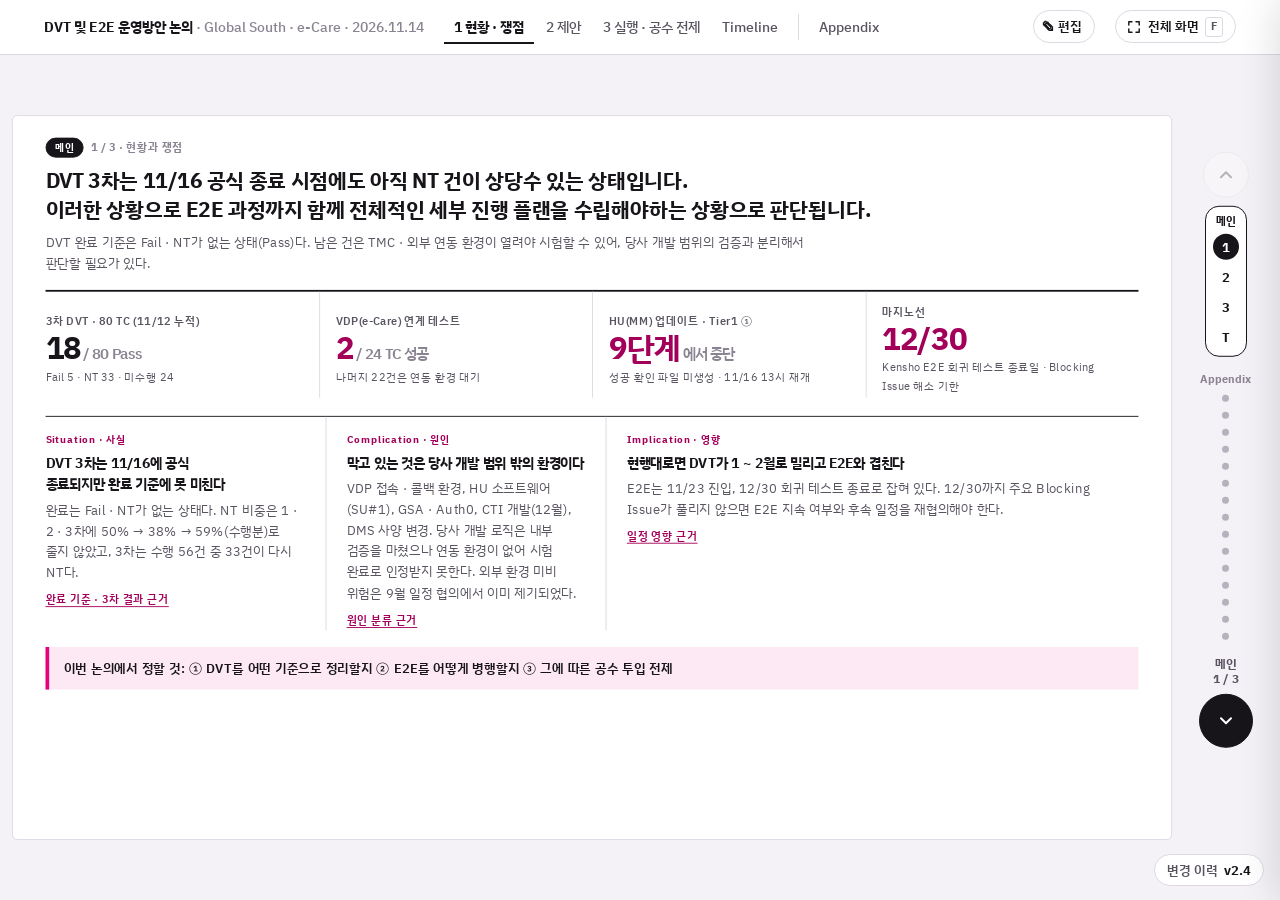
==== commit 5001168a: "v2.4: 화면 편집 — 블록 폭 조절(넓게 · 좁게 · 폭 최대) · 한 줄로(자동 글자 축소) Co-Authored-By: Claude Opus 5.5 <noreply@anth" ====
--- a/index.html
+++ b/index.html
@@ -753,7 +753,7 @@
   <div class="p-head"><button type="button" class="p-back" id="p-back"><svg viewBox="0 0 20 20" aria-hidden="true"><path d="M12 5 7 10l5 5" fill="none" stroke="currentColor" stroke-width="2" stroke-linecap="round" stroke-linejoin="round"/></svg>돌아가기</button><div><small id="p-kicker"></small><h3 id="p-title"></h3></div><button type="button" class="p-close" id="p-close">닫기</button></div>
   <div class="p-body" id="p-body"></div>
 </aside>
-<script id="data" type="application/json">{"meta":{"title":"DVT 및 E2E 운영방안 논의","project":"Global South · e-Care","date":"2026.11.14","asof":"11/14 논의 · Teams 11/13 · Confluence 11/12 · GSP DB 11/11 기준","changelog":[{"v":"v2.3","at":"2026.11.16","items":["화면 편집: 블록 이동(▲ 위로 · ▼ 아래로 · Alt+↑/↓) 추가 — edits.json moves 로 저장","화면 편집: 한글 입력 중 Enter 줄바꿈 · 가로 배치 블록 줄바꿈 표시 보완"]},{"v":"v2.2","at":"2026.11.14","items":["11/13 이준제 보고(Teams) 반영: MS 장애로 다산 메일 · VPN 비밀번호 수신 불가 → VPN 1개로 진행, VDP Diag와 DMS 동시 진행 불가","HU(MM) 업데이트 현황 정정: ‘9단계 중 3단계’ → Tier1 업데이트 ①의 9단계(성공 여부 확인)에서 중단, 결과 파일 미생성","VDP Diag 24 TC 중 2건 성공 · 3번째 문의 중, DMS 기준 정보 연동 미진행. 세 건 모두 11/16(월) 재개(VDP 10시 · HU 13시)"]},{"v":"v2.1","at":"2026.11.14","items":["현황 반영: VDP(e-Care) 연계 테스트 24 TC 중 2건 성공, HU 펌웨어 업데이트 9단계 중 3단계에서 중단","12/30을 Kensho E2E 회귀 테스트 종료일이자 주요 Blocking Issue 해소 마지노선으로 명시(1장 · 3장 · Timeline)","Copilot 제안(E2E Conditional Entry 핸드오프 패키지) 반영: ‘DVT Open Item 유지 + E2E 조건부 진입’ 표현, Gate G-01 ~ G-09, 11/20 진입 판정, 자원 · 계약 유지 전제","Appendix 추가: Gate, Copilot 제안 분석, 출처별 적용 한계. 패키지의 Risk Register 예시 행과 공수 수치(CCB v43)는 미반영"]},{"v":"v2.0","at":"2026.11.14","items":["문서를 ‘DVT 및 E2E 운영방안 논의’로 확장 — 메인 3장(현황과 쟁점 · 제안 · 실행과 공수 전제) + Timeline + Appendix 구조로 재구성","근거는 메인 장표에서 오른쪽 서랍으로 열리고, 서랍의 [부록에서 자세히] 버튼으로 해당 Appendix 페이지로 이동","기종결 · 11/15 종결 예정인 LG U+ 조치 항목(단말 개통 · uCube · 케이블 · 보안정책 등) 삭제","11/14 DVT · E2E 논의(회의록 · 화이트보드)를 반영: 조건부 승인안, 대안 비교, 공수 협의 전제, E2E 병행 트랙","이전 화면 편집 내용(edits.json)은 페이지 구조가 바뀌어 적용되지 않음"]},{"v":"v1.3","at":"2026.11.14","items":["화면 편집: 글자 서식 추가 — 굵게 · 기울임 · 밑줄 · 취소선(편집 중 선택한 글자, 또는 블록 · 글상자 전체), 글자 크기 조절(A− / A+)"]},{"v":"v1.2","at":"2026.11.14","items":["화면 편집: 글자 줄바꿈(Enter) 지원, 글상자 · 도형 크기를 8방향 핸들로 조절, 되돌리기를 일반적인 Undo 아이콘으로 변경"]},{"v":"v1.1","at":"2026.11.14","items":["화면 편집 기능 추가 — 상단 바 ✎ 편집에서 글자 수정, 도형(사각형 · 원 · 선 · 화살표 · 글상자), 블록 배경 · 글자색 변경","수정 내용은 edits.json 에 저장되어 git 에 커밋되고, 자동 배포로 사이트에 반영 (저장은 GitHub 토큰이 있는 편집자만 가능)","파비콘 추가. 보드의 숫자 · 근거 데이터는 v1 과 동일"]},{"v":"v1","at":"2026.11.14","items":["1 · 2 · 3차 DVT 결과(Confluence)와 PM 정례 10/07 ~ 11/11, E2E 사전준비, GSP DB 이슈트래킹을 한 보드로 정리","NT 원인을 원인 제공 조직(TMC · TMKR 측 협력사 · Dasan)별로 분류","3차 결과는 11/12 누적까지 반영. 11/13 HU 업데이트 · VDP Diag 1차 결과는 미게시라 미반영"]}]},"src":{"r1":{"t":"1차 DVT 결과","u":"https://toyotasystem.atlassian.net/wiki/spaces/GSP/pages/1077018632"},"r2":{"t":"2차 DVT 결과","u":"https://toyotasystem.atlassian.net/wiki/spaces/GSP/pages/1103003658"},"r3":{"t":"3차 DVT 결과 (v4, 11/12)","u":"https://toyotasystem.atlassian.net/wiki/spaces/GSP/pages/1133412396"},"st":{"t":"DVT_SystemTest (TC 문서)","u":"https://toyotasystem.atlassian.net/wiki/spaces/GSP/pages/1016135985"},"pm1007":{"t":"(10/07) PM 정례회의","u":"https://toyotasystem.atlassian.net/wiki/spaces/GSP/pages/1079279680"},"pm1021":{"t":"(10/21) PM 정례회의","u":"https://toyotasystem.atlassian.net/wiki/spaces/GSP/pages/1100906654"},"pm1028":{"t":"(10/28) PM 정례회의","u":"https://toyotasystem.atlassian.net/wiki/spaces/GSP/pages/1113784433"},"pm1103":{"t":"(11/03) PM 정례회의","u":"https://toyotasystem.atlassian.net/wiki/spaces/GSP/pages/1121189948"},"pm1111":{"t":"(11/11) PM 정례회의","u":"https://toyotasystem.atlassian.net/wiki/spaces/GSP/pages/1137704961"},"pre":{"t":"E2E 사전준비 (11/11)","u":"https://toyotasystem.atlassian.net/wiki/spaces/GSP/pages/1133608962"},"sch":{"t":"E2E 세부일정 (11/03)","u":"https://toyotasystem.atlassian.net/wiki/spaces/GSP/pages/1121320967"},"db":{"t":"GSP DB · 이슈트래킹 통합본 (11/11)","u":""},"hp":{"t":"E2E Conditional Entry Handoff 패키지 (Copilot 제안, 11/14)","u":"","n":"내부 자료"},"pmr":{"t":"E2E · DVT PM 보고서 (11/06)","u":"","n":"내부 자료"},"wk":{"t":"주간보고 10월 3주차 (10/19)","u":"","n":"내부 자료"},"mail0915":{"t":"일정 협의 요청 메일 (9/15)","u":"","n":"내부 자료"},"mail1027":{"t":"추가 투입 공수 관련 메일 (10/27)","u":"","n":"내부 자료"},"ccb":{"t":"추가 인력 투입 CCB (11/07 v43)","u":"","n":"내부 자료"},"cto":{"t":"CTO DVT Gating 프로세스","u":"","n":"일반 원칙"},"tm1113":{"t":"Teams 11/13 17:55 이준제 보고 (DVT 3차 진행 현황)","u":"","n":"내부 자료"}},"rounds":[{"id":"r1","name":"1차","period":"10/06 ~ 10/14","scope":"GS","tc":290,"pass":132,"fail":14,"nt":144,"rest":0,"src":"r1","note":"e-Care 미실시(9/22 계획: “e-Care가 테스트 불가라서 GS만”)"},{"id":"r2","name":"2차","period":"10/22 ~ 10/30","scope":"GS + e-Care(OPW·CCW)","tc":854,"pass":523,"fail":8,"nt":323,"rest":0,"src":"r2","note":"CCW 236 TC 전량 NT (CTI 미개발)"},{"id":"r3","name":"3차","period":"11/11 ~ (진행 중)","scope":"GS + e-Care + DMS + VDP Diag","tc":80,"pass":18,"fail":5,"nt":33,"rest":24,"src":"r3","note":"11/12 누적. 미수행 24건은 VDP Diag 신규 TC(11/13 TMC와 시험 예정)"}],"daily":{"r1":{"head":["일자","Acted","Pass","Fail","NT","Remained TC"],"rows":[["10/06","40","22","15","3","250"],["10/07","290","50","207","33","0"],["10/08","125","36","52","37","165"],["10/12","215","71","106","38","75"],["10/13","290","119","14","157","-"],["10/14 (통합)","290","132","14","144","-"]],"notes":["원본 표의 Planned(old)는 일자별 38·64·69·56·63, 합계 290. 10/12·10/13은 Planned(new) 82·83으로 재계획","10/07 Fail 207건 → 10/13 14건: 10/07 PM 정례에서 “Block 분류 폐지, Block은 Fail로 재분류, NT는 진입 자체가 불가한 항목으로 한정”하기로 한 뒤 재판정·재시험이 이어짐","GSP DB 정리: 10/13 NT 157건 중 112건이 선행 Fail에 의한 Block(Skip Vehicle Association 등)"]},"r2cum":{"head":["일자","누적 Acted","Pass","Fail","NT","비고"],"rows":[["10/22","598","199","37","362","CCW 236 포함"],["10/23","667","350","29","288","선행조건 NT를 시험 가능 조건으로 변경"],["10/26","755","411","30","314","Fail에 의한 Blocked 포함"],["10/28","833","501","16","316",""],["10/29","839","512","13","314",""],["10/30","854","523","8","323","최종"]]},"r2area":{"head":["영역","TC","Pass","Fail","NT"],"rows":[["Global South (GS)","326","262","5","59"],["오퍼레이션 웹 (OPW)","292","261","3","28"],["콜센터 웹 (CCW)","236","0","0","236"],["합계","854","523","8","323"]]},"r3area":{"head":["영역","TC","구성","Pass","Fail","NT","미수행"],"rows":[["GS","20","2차 Fail 5 + NT 15","2","3","15","0"],["e-Care (OPW)","9","2차 Fail 3 + NT 6","9","0","0","0"],["DMS 연동","27","Fail 6 + NT 21","7","2","18","0"],["VDP (Diag) 연동","24","3차 신규 TC","0","0","0","24"],["합계","80","","18","5","33","24"]]},"r3day":{"head":["일자","Planned","Acted","Pass","Fail","NT","Remained TC"],"rows":[["11/11","-","55","11","9","35","25"],["11/12","1","8","7","1","0","24"],["11/12 누적","","56","18","5","33","24"],["11/13","24","","","","",""],["11/16 ~ 11/19","TBD","","","","",""]],"notes":["11/12 Acted 8건 중 7건은 11/11 Fail 재시험(누적 Acted 55 → 56). 누적 Fail 9 → 5, NT 35 → 33","OPW 9건은 2차 Fail 3 + NT 6 전량 Pass(11/12)","11/13 이후 결과는 Confluence에 아직 게시되지 않음(조회 11/14). 결과 페이지에는 첨부가 없음"]}},"ntWhy":{"total":323,"parts":[{"k":"ccw","label":"CCW","n":236,"cause":"CTI 미개발","owner":"tck","fact":"10/21 PM: “Call Center Web은 CTI 미연동 항목에 대해 사유를 기재하여 N/T 처리”. 11/03 PM: “CTI 미개발 영향으로 N/T 비중이 높은 상황”"},{"k":"gs","label":"GS","n":59,"cause":"HU·MM·GSA + 선행 Fail","owner":"mix","fact":"2차 결과표: “Fail에 의한 Blocked 포함”. 11/11 PM: “MM Update 이후 기존 N/T였던 요금제/Provisioning 관련 항목 재검증”"},{"k":"opw","label":"OPW","n":28,"cause":"VDP·DMS 연동","owner":"mix","fact":"10/21 PM: “TMC/VDP, TCK/CTI, DMS 등 외부 연동 제약으로 전체 TC 수행 제한”. 10/28 PM: “e-Care는 Emulator 기반 검증 비중이 높아 실제 연동 검증에는 제약”"}],"owners":[{"id":"tmc","name":"TMC","sub":"일본 원청 · VDP · TSC","tone":"a"},{"id":"tck","name":"TMKR 측 협력사","sub":"TCK(CTI) · SE파트너스(DMS)","tone":"b"},{"id":"dsn","name":"Dasan","sub":"개발 · 시험 수행","tone":"d"}],"blockers":[{"id":"cti","owner":"tck","title":"CTI 미개발 → 콜센터 웹 시험 불가","iss":"ISS-001","tc":"CCW 236 TC (2차 NT의 73%)","when":"12월 (확정일 없음)","facts":["10/28 PM: 대체방안은 안정성 우려로 철회, 정식 추가 개발 착수 — 약 1개월 반 소요","11/03 PM: 완료 시점 12월 수준, 실제 연동 가능 시점은 TCK와 재확인 필요","E2E 사전준비 #10 CTI 중계: 상태 ‘외부일정대기’, 마감일 ‘???’, PIC TMKR","GSP DB: TCK 견적이 Dasan 회신 누락으로 홀딩된 기간이 있었음(10/22, 권다운 지적)"],"src":["pm1028","pm1103","pre","db"]},{"id":"vdp","owner":"tmc","title":"VDP 접속정보 지연·오류 → e-Care 진단 데이터 미수신","iss":"ISS-002 · 025","tc":"VDP Diag 24 TC 미수행, OPW NT 일부","when":"11/13 1차 · 11/16 ~ 20 2차","facts":["10/28 PM: 접속 지연 원인은 Endpoint URL·IP·API Key 등 접속정보 확보 지연. 접속 후에도 ‘유효하지 않은 차량’ Error","GSP DB: TMC 접속정보·Endpoint·ID 안내 오류·누락이 10/6 ~ 11/2 반복(Dasan 정리표), CoCo 5 / Diag 032로 ID 안내 불일치","11/11 Teams(이준제): “아직도 연동이 안 되기 때문에 의미는 없다, API 테스트 가능 여부만 의미”","E2E 사전준비: VDP Diag 별도 접속정보 필요, GetAllDTC 결과 수신 테스트 지연(Backlog PRJ_0333-32)"],"src":["pm1028","db","pre"]},{"id":"hu","owner":"tmc","title":"HU 소프트웨어가 SU#1 → MM Flag 미반환, HU 화면 시험 불가","iss":"ISS-003 · 004","tc":"GS NT 중 요금제·Provisioning·HU 화면 항목","when":"11/13 원격 업데이트(TMC 지원)","facts":["11/03 PM: HU 물리 연결은 완료, Firmware 미수령으로 OTT·Wi-Fi·e-Care 화면 기반 검증 제한","E2E 사전준비 #4 SU#2 H/U SW Update: ‘진행중’, PIC TMC","11/11 TMC MM팀(Kawata): TMKR HU가 SU#1 SW라서 MM Provisioning 불가. TMC 사양 문제는 아님","GSP DB는 원인을 ‘TMC 공급 HU SW 구버전 + 한국 측 업데이트 미실행’ 복합으로 기록"],"src":["pm1103","pre","db"]},{"id":"gsa","owner":"tmc","title":"GSA 신규 버전·Auth0 → 딥링크 흰 화면","iss":"ISS-007","tc":"GS GSA·DeepLink 항목","when":"TMC 일정 대기","facts":["E2E 사전준비 #14·#17: GSA App 신규 버전·Service Package 수정본 ‘외부일정대기’, PIC TMC","GSP DB: Global App이 TMC Auth0(tr-th-acos)를 써서 Local App 딥링크 시 흰 화면 — TMC가 원인 인정(11/6)","11/11 PM: DVT 3차 중점 항목에 GSA 설치·Login, DeepLink/상품가입 Flow 포함"],"src":["pre","db","pm1111"]},{"id":"dtc","owner":"tmc","title":"DTC 재현 방법(CANoe) 미확정","iss":"Backlog PRJ_0333-54","tc":"e-Care 경고·DTC 시나리오","when":"미정","facts":["E2E 사전준비 #5: e-Care 시험용 고장진단코드 생성·재현 ‘진행중’, TMC에서 유형별 코드 발생 필요, PIC TMC","10/21 PM: CANoe 파일 제공을 TMC에 요청 중, 지연 시 TMC가 직접 Warning Event Trigger하는 방안 병행 문의"],"src":["pre","pm1021"]},{"id":"dms","owner":"tck","title":"DMS 사양 변경 지속 → 시나리오 재작성","iss":"ISS-008","tc":"DMS 연동 27 TC (3차 NT 18)","when":"API 5 → 24개 반영 중","facts":["10/21 PM: DVT 진행 중 DMS 추가 요구사항이 지속 유입, 10/23 기준 개발 범위 Freeze 합의","E2E 사전준비 #9: DMS API 개통 5 → 24개 변경, 시나리오 업데이트 필요, PIC TMKR","e-Care IF 정의서 v1.23(11/05): warningClearFlag 처리 등 변경 계속","11/11 e-Care4: DMS 칩 생성 기준 변경 제안(선호센터 칩 우선) — 결정 대기"],"src":["pm1021","pre","db"]},{"id":"fix","owner":"dsn","title":"2차 Fail 8건 수정 · 3차 재시험","iss":"ISS-009","tc":"GS Fail 5 · OPW Fail 3","when":"OPW 3건 11/12 Pass, GS 잔여 Fail 3","facts":["11/03 PM: Fail 8건은 3차 전 수정 가능한 범위로 판단","3차 11/12 누적: OPW 9건 전량 Pass, GS Pass 2 · Fail 3 · NT 15","GSP DB: Dasan 측 CTI 견적 회신 누락(10/22)이 CTI 일정 홀딩에 영향"],"src":["pm1103","r3","db"]}]},"remain":{"r3":{"pass":18,"fail":5,"nt":33,"rest":24,"tc":80},"carry":[{"k":"GS","nt2":59,"in3":15},{"k":"OPW·DMS","nt2":28,"in3":27},{"k":"CCW","nt2":236,"in3":0}],"carryNote":"3차 범위 정의는 “2차 DVT의 fail 항목과 fail에 따른 N/T 항목”(3차 결과 페이지). 3차 NT 편성은 GS 15 + e-Care 6 + DMS 21 = 42. OPW·DMS의 27은 2차 OPW NT 28과 대응한다고 보고 계산한 값으로, DMS 27건의 2차 근거 행은 결과표에서 직접 확인되지 않음(2차 Fail은 GS 5·OPW 3뿐인데 3차 DMS는 Fail 6으로 표기)"},"deck":{"s1":{"kicker":"1 / 3 · 현황과 쟁점","title":"DVT 3차는 11/16 공식 종료 시점에도 VDP 연계 24 TC 중 2건 성공에 그치고, HU 업데이트는 9단계 성공 확인에서 멈춰 있다. 주요 Blocking Issue는 12/30까지 풀려야 한다","lede":"DVT 완료 기준은 Fail · NT가 없는 상태(Pass)다. 남은 건은 TMC · 외부 연동 환경이 열려야 시험할 수 있어, 당사 개발 범위의 검증과 분리해서 판단할 필요가 있다.","kpis":[{"k":"ev:status","small":"3차 DVT · 80 TC (11/12 누적)","v":"18","em":"/ 80 Pass","d":"Fail 5 · NT 33 · 미수행 24"},{"k":"ev:vdp","small":"VDP(e-Care) 연계 테스트","v":"2","em":"/ 24 TC 성공","d":"나머지 22건은 연동 환경 대기","hot":true},{"k":"ev:hu","small":"HU(MM) 업데이트 · Tier1 ①","v":"9단계","em":"에서 중단","d":"성공 확인 파일 미생성 · 11/16 13시 재개","hot":true},{"k":"ev:deadline","small":"마지노선","v":"12/30","em":"","d":"Kensho E2E 회귀 테스트 종료일 · Blocking Issue 해소 기한","hot":true}],"cols":[{"tag":"Situation · 사실","head":"DVT 3차는 11/16에 공식 종료되지만 완료 기준에 못 미친다","body":"완료는 Fail · NT가 없는 상태다. NT 비중은 1 · 2 · 3차에 50% → 38% → 59%(수행분)로 줄지 않았고, 3차는 수행 56건 중 33건이 다시 NT다.","ev":"ev:complete","more":"완료 기준 · 3차 결과 근거"},{"tag":"Complication · 원인","head":"막고 있는 것은 당사 개발 범위 밖의 환경이다","body":"VDP 접속 · 콜백 환경, HU 소프트웨어(SU#1), GSA · Auth0, CTI 개발(12월), DMS 사양 변경. 당사 개발 로직은 내부 검증을 마쳤으나 연동 환경이 없어 시험 완료로 인정받지 못한다. 외부 환경 미비 위험은 9월 일정 협의에서 이미 제기되었다.","ev":"ev:cause","more":"원인 분류 근거"},{"tag":"Implication · 영향","head":"현행대로면 DVT가 1 ~ 2월로 밀리고 E2E와 겹친다","body":"E2E는 11/23 진입, 12/30 회귀 테스트 종료로 잡혀 있다. 12/30까지 주요 Blocking Issue가 풀리지 않으면 E2E 지속 여부와 후속 일정을 재협의해야 한다.","ev":"ev:impact","more":"일정 영향 근거"}],"ask":"이번 논의에서 정할 것: ① DVT를 어떤 기준으로 정리할지 ② E2E를 어떻게 병행할지 ③ 그에 따른 공수 투입 전제"},"s2":{"kicker":"2 / 3 · 제안","title":"당사 개발 범위는 조건부 승인하되 잔여 항목은 Open Item으로 유지하고, E2E는 조건부로 진입(Conditional Go)하는 안을 제안한다","lede":"‘DVT 완료’가 아니라 ‘DVT Open Item 유지 + E2E 조건부 진입’으로 분리해 표기한다. 현행 유지와 전면 재일정은 종료 시점이 불확실하다.","optHead":["","A. 현행 유지","B. Open Item 유지 + 조건부 진입 (제안)","C. 전면 재일정"],"optRows":[["방식","Fail · NT 0이 될 때까지 DVT 연장","당사 개발 범위만 조건부 승인, 외부 영역은 Open Item으로 유지 · 별도 재시험","DVT · E2E 일정 전체 재수립"],["DVT","1 ~ 2월 (외부 환경 해소에 종속)","Pass · 완료로 표기하지 않음. 조건 확정 후 약 1개월 추가 검증, 잔여는 환경 확보 후 재시험","재수립 일정에 따름 (미정)"],["E2E 영향","11/23 진입과 충돌, 기간 중첩","DVT와 이중 트랙 병행, 12/30까지 Blocking 해소","진입 시점 후퇴"],["필요 결정","DVT 기간 변경 (CCB 연계)","TMKR의 조건부 승인 + 11/20 진입 판정","전 일정 합의"]],"optEv":["ev:optA","ev:optB","ev:optC"],"scopeTitle":"조건부 승인 범위(안)","scopeIn":["서비스 가입","ACOS 인터페이스","VDP 연계 테스트"],"scopeOut":["TMC 영역 — HU 기능 등 외부 연동 환경에 종속된 시험"],"scopeOpen":["조건 항목의 최종 확정","승인 후 개발 완료 검증의 지속 기간"],"word":"표현 원칙: ‘DVT 완료 · 조건부 완료’ 대신 ‘DVT Open Item 유지 + E2E 조건부 진입’. E2E는 잔여 DVT 재시험을 대체하지 않는다.","decide":"TMKR 결정 요청: 위 범위로 조건부 승인하고, 외부 영역은 Open Item으로 남겨 별도 일정으로 재시험한다. 진입 가부는 9개 Gate(G-01 ~ 09) 충족 여부로 11/20에 서면 판정한다."},"s3":{"kicker":"3 / 3 · 실행과 공수 전제","title":"E2E는 회귀 테스트 중심으로 병행 진입하고, 공수는 아래 다섯 가지 전제가 충족되는 범위에서 투입한다. 12/30이 마지노선이다","lede":"전제가 하나라도 달라지면 일정과 공수가 함께 달라진다. 이 장표는 공수 협의의 합의 대상이다.","premHead":["#","전제","충족 조건","충족되지 않으면"],"prem":[["1","DVT 정리 기준","조건부 승인 범위(서비스 가입 · ACOS IF · VDP)를 TMKR이 확정. 잔여는 Pass 전환 없이 Open Item 유지","연장 공수는 CCB 안건으로 별도 협의"],["2","E2E 진입 조건","일본 측이 회귀 테스트(Regression)를 준비(11/16 ~ 17 협의) + 11/20 Gate 판정","E2E 전체 재일정"],["3","외부 환경 해소","HU(MM) 업데이트 완료 · VDP 연계(24 TC) · CTI 완료를 12/30 이전에 확정 · 해소","12/30 초과 시 E2E 지속 여부 · 후속 일정 재협의. 해소 전 구간은 대기가 아닌 별도 범위"],["4","범위 변경","DMS 등 사양 변경은 TC 문서 기준으로 신규 · 재수행 범위 확정","변경분은 근거 기준으로 별도 협의"],["5","자원 · 계약 유지","잔여 검증 · 결함 수정 · 재시험 인력의 유지 기간과 최소 인원을 서면 확정. 추가 공수는 자동 승인이 아님","조건부 진입 보류, CCB 협의"]],"premEv":["ev:p1","ev:p2","ev:p3","ev:p4","ev:p5"],"tracks":[{"h":"E2E #1 · 병행 진입 (~ 12/30)","b":"회귀 테스트(Regression) + ACOS IF 기반 TC. 회귀용 24 DCM 기자재 활용(Global · ACOS 대상). 12/30까지 Blocking Issue 해소가 전제","ev":"ev:e2e1"},{"h":"E2E #2 · 정상 상태 전제","b":"외부 환경이 정상일 때 가능한 시나리오. 현재 상태로는 불가해 순연","ev":"ev:e2e2"}],"next":["11/16(월) DVT 3차 Fail 결과와 DVT · E2E 자료 정리, 일본 측 회귀 테스트 준비 여부 협의(~ 17일)","11/20 Go / Conditional Go / No-Go 서면 판정(PM 보고 제안)","11/23 조건부 진입, 12/30까지 Blocking Issue 해소 · 회귀 테스트 종료"],"tl":"타임라인 전체 보기"},"tl":{"kicker":"Timeline · DVT / E2E 운영 일정(안)","title":"11/20 판정으로 조건부 진입하고, 12/30(마지노선)까지 Blocking Issue를 풀어 회귀 테스트를 마친다","lede":"12/30은 Kensho E2E 회귀 테스트 종료일이자 주요 Blocking Issue 해소 기한이다. 점선은 미확정 구간이다.","start":[2026,11,13],"days":49,"marks":[{"d":[2026,11,13],"l":"11/13","ev":"ev:t1113"},{"d":[2026,11,16],"l":"11/16 (월)","ev":"ev:t1116"},{"d":[2026,11,17],"l":"11/17","ev":"ev:t1117"},{"d":[2026,11,20],"l":"11/20 판정","ev":"ev:t1120"},{"d":[2026,11,23],"l":"11/23","ev":"ev:t1123"},{"d":[2026,12,30],"l":"12/30 마지노선","ev":"ev:deadline","dead":true}],"lanes":[{"h":"DVT","sub":"3차","bars":[{"a":[2026,11,13],"b":[2026,11,16],"t":"dvt","l":"3차 공식 종료 11/16"},{"a":[2026,11,16],"b":[2026,12,16],"t":"cond","dash":true,"l":"조건부 승인 범위 검증 (약 1개월, 미확정)","ev":"ev:optB"}]},{"h":"외부 환경","sub":"해소 시점","bars":[{"a":[2026,11,13],"b":[2026,11,14],"t":"ext","l":"HU 업데이트 (9단계 확인에서 중단)","pin":true,"ev":"ev:hu"},{"a":[2026,11,16],"b":[2026,11,20],"t":"ext","l":"VDP Diag 2차 (연계 2/24)","ev":"ev:vdp"},{"a":[2026,12,1],"b":[2026,12,30],"t":"ext","dash":true,"l":"CTI 개발 완료 (12월, 일자 미정)","ev":"ev:cause"}]},{"h":"E2E #1","sub":"회귀 · ACOS IF","bars":[{"a":[2026,11,23],"b":[2026,12,30],"t":"e2e","l":"회귀 테스트 + ACOS IF 기반 TC (일본 측 준비 전제)","ev":"ev:e2e1"}]},{"h":"E2E #2","sub":"정상 상태 전제","bars":[{"a":[2026,12,1],"b":[2026,12,30],"t":"late","dash":true,"l":"현재 상태로는 불가 → 순연","ev":"ev:e2e2"}]}],"notes":["11/16 ~ 17 일본 측 협의 결과에 따라 E2E #1 병행 또는 전체 재일정","12/30까지 주요 Blocking Issue 미해소 시 E2E 지속 여부와 후속 일정 재협의","DVT 기간 변경은 CCB 연계 안건"]},"ev":{"status":{"kicker":"근거 · 3차 DVT","title":"3차 80 TC 중 Pass 18, 미검증 62","facts":["11/12 누적: Pass 18 · Fail 5 · NT 33 · 미수행 24 (80 TC)","미수행 24건은 VDP Diag 신규 TC — TMC 연동이 열려야 시작","수행한 56건 중 33건(59%)이 NT — 2차에서 막혔던 TC가 같은 조건에서 다시 NT","NT 비중 추이: 1차 50%(144/290), 2차 38%(323/854), 3차 59%(33/56)"],"src":["r1","r2","r3"],"apx":"apx-r3"},"complete":{"kicker":"근거 · 완료 기준","title":"Fail · NT가 없어야 Pass","facts":["11/14 논의: DVT 완료는 Fail · NT가 없는 상태","10/07 PM 합의: NT는 진입 자체가 불가한 항목, 진입 후 실패는 Fail","일반 품질 Gate 원칙: 단순 기간 종료가 아니라 사전 정의된 기준과 증적을 충족해야 다음 단계로 이행(CTO DVT Gating 준거 — 본 프로젝트 직접 적용 기준은 아님)"],"src":["pm1007","cto"],"apx":"apx-mtg"},"vdp":{"kicker":"근거 · VDP","title":"VDP(e-Care) 연계 테스트 24 TC 중 2건 성공","facts":["11/13 이준제 보고: 24 TC 중 2건 성공, 3번째 TC는 성공 여부를 TMC에 문의 중. 11/16(월) 10시 재개","11/13 MS 장애로 다산 메일 수 · 발신 불가 → 메일로 받는 VPN 비밀번호를 받지 못해 이준제 VPN 1개로만 진행 — VDP Diag와 DMS 기준 정보 시험을 동시에 할 수 없었음","VDP 접속정보 지연 · 오류, 콜백(CoCo Callback) 미수신으로 DTC 수집 후속 처리 미검증","일본 측 VDP 서버 정보는 10/05 제공 예정이었음(9/15 일정 협의 메일). 외부 환경 준비 전 착수 시 미시험 증가 · 결과 유효성 저하 가능성을 사전 제기","VDP Diag 2차 11/16 ~ 20 예정"],"src":["tm1113","pm1028","mail0915","pmr","db"],"apx":"apx-cause"},"hu":{"kicker":"근거 · HU","title":"HU(MM) 업데이트 — Tier1 업데이트 ①의 9단계(성공 여부 확인)에서 중단","facts":["11/13 이준제 보고: 업데이트 절차 ④ Tier1 업데이트 ① → 9단계 ‘성공 여부 확인’에서 중단. write_result_sub_sucess.txt 파일이 생성되지 않음","11/16(월) 13시 TMC 카키하라 상과 이어서 진행 예정","v2.1의 ‘9단계 중 3단계’ 표기는 11/13 보고와 달라 이번 판에서 정정","HU 소프트웨어가 SU#1 → MM Flag 미반환, Wi-Fi · OTT · Digital Key 등 HU 기반 시험 제한","HU 환경 미구축 31건이 1차 NT의 일부(10/19 스냅샷)"],"src":["tm1113","pm1103","pre","wk"],"apx":"apx-cause"},"deadline":{"kicker":"근거 · 마지노선","title":"12/30 = 회귀 테스트 종료일 · Blocking Issue 해소 기한","facts":["Kensho E2E 회귀 테스트 종료일(E2E 세부일정상 e-Care E2E 종료일 12/30)","11/14 논의: 주요 Blocking Issue가 12/30에는 풀려야 한다는 의미의 마지노선","미해소 시 E2E 지속 여부와 후속 일정을 관련 당사자가 재협의(조건부 진입 승인문 원칙)"],"src":["sch","hp"],"apx":"apx-gate"},"cause":{"kicker":"근거 · 원인","title":"NT의 원인은 외부 연동 환경","facts":["CTI 미개발: CCW 236 TC(2차 NT의 73%), 완료 12월 — TMKR 측 협력사 영역","TMC: VDP 접속정보 · 콜백, HU 소프트웨어(SU#1), GSA · Auth0, DTC 재현 방법 미확정","DMS 사양 변경 지속: API 5 → 24개, 시나리오 재작성","1차 NT 144건 중 Blocked 104 + HU 환경 미구축 31 = 135건(93.8%)이 선행조건 · 환경 제약과 연관(10/19 스냅샷)","11/14 논의: 당사 개발 로직은 내부 검증 완료"],"src":["pm1028","pm1103","pre","wk","db"],"apx":"apx-cause"},"impact":{"kicker":"근거 · 일정 영향","title":"현행 방식이면 1 ~ 2월","facts":["현행 방식(Fail · NT 0까지)을 이어가면 DK 완료 기준으로 1 ~ 2월까지 걸릴 수 있다","E2E 현행 진입 11/23과 중첩 — 11/03 PM 합의: E2E 진입 시점에는 알려진 제약으로 NT가 생기지 않도록 일정 재구성","DVT 기간 변경은 CCB 안건과 연계된다(기존 1개월 → 1.5개월 변경안)"],"src":["pm1103","pm1111","ccb"],"apx":"apx-plan"},"optA":{"kicker":"근거 · 대안 A","title":"현행 유지","facts":["Fail · NT가 0이 될 때까지 DVT를 연장","외부 환경(HU · VDP · CTI) 해소 일정에 종속되어 종료일을 약속할 수 없음","E2E와 일정이 겹치고 DVT 기간 변경은 CCB 안건"],"apx":"apx-opt"},"optB":{"kicker":"근거 · 대안 B (제안)","title":"Open Item 유지 + E2E 조건부 진입","facts":["당사 개발 범위(서비스 가입 · ACOS IF · VDP 연계)에 한정해 조건부 승인","TMC 영역(HU 기능 등)은 범위에서 제외, Open Item으로 유지하고 환경 확보 후 별도 재시험","DVT를 완료 · Pass로 표기하지 않음 — E2E 진입 승인과 DVT 완료 승인을 분리(Copilot 제안)","승인 후에도 개발 완료 검증 약 1개월 추가","TMKR이 판단해야 한다 — 당사가 임의로 종결하지 않음"],"src":["hp"],"apx":"apx-scope"},"optC":{"kicker":"근거 · 대안 C","title":"전면 재일정","facts":["일본 측 협의가 이루어지지 않거나 Gate를 충족하지 못하는 경우의 대안(No-Go / Scope Reduction)","DVT · E2E 일정 전체를 다시 수립하며 종료 시점은 미정"],"apx":"apx-opt"},"p1":{"kicker":"전제 1","title":"DVT 정리 기준","facts":["조건부 승인 범위: 서비스 가입 · ACOS 인터페이스 · VDP 연계 테스트","FAIL은 FAIL, 시험 불가는 N/T · External Blocked로 유지 — 일정을 이유로 Pass 전환하지 않음","승인 후 개발 완료 검증은 약 1개월(미확정)","미승인 시 DVT 연장분은 CCB 안건으로 협의"],"src":["hp"],"apx":"apx-man"},"p2":{"kicker":"전제 2","title":"E2E 진입 조건","facts":["Global South · ACOS 인터페이스 E2E는 현재 불가","회귀 테스트는 일본 측 담당이 준비하면 가능 — 11/16 ~ 17 협의","11/20 Gate G-01 ~ G-09 충족 여부로 Go / Conditional Go / No-Go 서면 판정(PM 보고 제안)","불가 시 전체 재일정"],"src":["pmr","hp"],"apx":"apx-gate"},"p3":{"kicker":"전제 3","title":"외부 환경 해소 (12/30)","facts":["HU(MM) 업데이트 완료, VDP 연계 24 TC, DMS 기준 정보 연동, CTI 개발(12월) 해소","12/30이 마지노선 — 이후에는 E2E 지속 여부 · 후속 일정 재협의","해소 전 구간은 시험 가능 범위가 아니므로 대기 공수와 구분"],"src":["pm1103","pre"],"apx":"apx-cause"},"p4":{"kicker":"전제 4","title":"범위 변경 처리","facts":["DMS API 5 → 24개 변경, VDP Diag 24 TC는 3차 신규","TMKR 의견(11/11, 합의 아님): 규격 변경에 따른 실제 개발 · 시험은 근거 기준으로 별도 검토 가능, 일정 지연에 따른 단순 대기는 인정 어려움"],"src":["pm1111"],"apx":"apx-man"},"p5":{"kicker":"전제 5","title":"자원 · 계약 유지","facts":["잔여 검증 · 결함 수정 · 재시험이 끝날 때까지 필요한 개발 · QA 인력과 계약 범위를 유지","기존 계획 · 인력 Shift · 실제 순증 공수 · DVT Carry-over 조치 범위를 분리 기록","조건부 진입 승인은 추가 공수 · 비용의 자동 승인이 아님","검토 의견(10/27): 기존 리소스를 어떻게 활용했는지까지 함께 봐야 함"],"src":["ccb","mail1027","hp"],"apx":"apx-man"},"e2e1":{"kicker":"E2E #1","title":"회귀 테스트 + ACOS IF 기반 TC (~ 12/30)","facts":["일본 측이 회귀 테스트를 준비하면 현 시점에도 수행 가능","회귀용 24 DCM 기자재는 준비 완료(사전준비 #2) — Global · ACOS 대상","회귀 테스트 종료일 12/30 = Blocking Issue 해소 마지노선","11/03 PM 합의: 시험 가능 범위를 세분화하고 시작부터 NT가 예상되는 TC를 최소화"],"src":["pm1103","pre","sch"],"apx":"apx-pre"},"e2e2":{"kicker":"E2E #2","title":"정상 상태를 전제로 한 시나리오","facts":["현재 상태(외부 환경 미비)로는 수행 불가 → 순연","E2E는 토요타 공식 검증 Event — 공식 문서(Spec · TC)를 기준으로 하며 구두 설명만으로 이슈를 종료하지 않음(11/11 PM)","E2E는 잔여 DVT 재시험의 대체 수단이 아님"],"src":["pm1111","hp"],"apx":"apx-pre"},"t1113":{"kicker":"Timeline","title":"11/13 — HU 업데이트 · VDP Diag 1차 · DMS (MS 장애)","facts":["MS 장애로 다산 메일 불가 → VPN 비밀번호 미수신, 이준제 VPN 1개로만 진행","HU(MM) 업데이트: Tier1 업데이트 ①의 9단계(성공 여부 확인)에서 중단 → 11/16 13시 재개","VDP Diag: 24 TC 중 2건 성공, 3번째 TC 성공 여부 문의 중 → 11/16 10시 재개","DMS 기준 정보 연동: VPN 미접속으로 진행 못 함 → 11/16 진행 예정","MM 업데이트 후 기존 NT 요금제 · Provisioning 재검증 대상"],"src":["tm1113"],"apx":"apx-cause"},"t1116":{"kicker":"Timeline","title":"11/16(월) — DVT 3차 공식 종료 · 11/13 미완 시험 재개","facts":["10시 VDP Diag 재개, 13시 HU(MM) 업데이트 재개(TMC 카키하라 상), DMS 기준 정보 연동 진행(11/13 이준제 보고)","DVT 3차 Fail 결과 정리(저녁까지)","DVT · E2E 자료 정리, 일본 측 협의(월 ~ 화)"],"apx":"apx-mtg"},"t1117":{"kicker":"Timeline","title":"11/17 — 현행 DVT 종료일","facts":["3차 결과 일정 칸: 11/17 ~ 11/19 TBD, E2E 세부일정은 11/17 종료"],"src":["r3","sch"],"apx":"apx-plan"},"t1120":{"kicker":"Timeline","title":"11/20 — E2E 진입 Gate 판정","facts":["PM 보고(11/06) 제안: 11/20에 범위 · 리스크를 서면 확정하고 Go / Conditional Go / No-Go 판정","판정 기준: 9개 Mandatory Gate(G-01 ~ G-09)","참고: 11/20은 진척 보고회 일자이기도 함"],"src":["pmr","hp"],"apx":"apx-gate"},"t1123":{"kicker":"Timeline","title":"11/23 — 현행 E2E 진입일","facts":["E2E 세부일정(11/03): 24SU#2 LifeCycle 11/23 ~ 11/30","PM 보고(11/06): 진입일은 유지 가능하나 전체 범위 Go가 아닌 조건부 범위 진입 가능성이 높음"],"src":["sch","pmr"],"apx":"apx-pre"}}},"apxNew":{"m1":{"id":"apx-mtg","code":"","title":"11/14 DVT · E2E 운영방안 논의 요약","message":"실무자 논의를 쟁점 · 방향 · 미결 · 후속 조치로 재구성했다.","head":["구분","내용"],"rows":[["쟁점","DVT 3차는 11/16 공식 종료이나 Fail · NT가 남음. 완료는 Fail · NT가 없어야 인정"],["현황 (11/13 보고)","VDP(e-Care) 연계 테스트 24 TC 중 2건 성공(3번째 문의 중). HU(MM) 업데이트는 Tier1 ①의 9단계 성공 확인에서 중단. DMS 기준 정보 연동은 MS 장애 · VPN 문제로 미진행. 모두 11/16 재개"],["원인","TMC 연동 환경 부족이 주원인. 당사가 개발한 로직은 내부 검증 완료"],["영향","현행 방식 유지 시 1 ~ 2월(DK 완료)까지 지속 가능"],["방향","당사 개발 범위(서비스 가입 · ACOS IF · VDP 연계)로 한정한 조건부 승인 — TMC 범위(HU 기능) 제외. 그래도 약 1개월 추가. 잔여는 Open Item 유지"],["주의","조건부 승인은 TMKR이 판단해야 한다(당사 임의 종결 불가). DVT 미완료는 CCB와 연계"],["E2E","Global South · ACOS IF E2E는 현재 불가. 일본 측이 준비하면 회귀 테스트는 가능 → DVT + E2E 이중 트랙. 월 · 화 협의에 달림, 안 되면 전체 재일정"],["마지노선","Kensho E2E 회귀 테스트 종료일 12/30 — 주요 Blocking Issue가 이때까지 풀려야 함"],["후속","11/16 저녁까지 3차 Fail 결과 정리(핵심 근거), 선행 정상화 시 정리 가능 항목 16일 처리, 이후 E2E 진입과 DVT 연장 통합 논의"],["미결","조건 항목 최종 범위, 승인 후 검증 지속 기간"]]},"m2":{"id":"apx-scope","code":"","title":"조건부 승인 범위(안)","message":"무엇을 승인 대상으로 하고, 무엇을 Open Item으로 분리하는지의 구분이다. 최종 항목은 TMKR 협의로 확정한다.","head":["구분","항목","기준","비고"],"rows":[["승인 대상","서비스 가입","당사 개발 · 내부 검증 완료","승인 후 개발 완료 검증"],["승인 대상","ACOS 인터페이스","당사 개발 범위","E2E #1과 연계"],["승인 대상","VDP 연계 테스트","당사 개발 범위 (현재 2/24)","접속 · 콜백 환경 확보 전제"],["Open Item","HU 기능 등 TMC 영역","외부 연동 환경에 종속 (HU 업데이트 9단계 확인에서 중단)","환경 확보 후 별도 재시험"],["Open Item","CTI 연동(CCW 236 TC)","CTI 개발 완료(12월) 후","별도 DVT"],["미결","조건 항목 최종 · 지속 일정","TMKR 협의","—"]]},"m3":{"id":"apx-opt","code":"","title":"대안 비교 상세 (A · B · C)","message":"세 가지 운영안의 종료 시점, 영향, 위험, 필요한 결정을 비교한다.","head":["","A. 현행 유지","B. Open Item 유지 + 조건부 진입 (제안)","C. 전면 재일정"],"rows":[["DVT","1 ~ 2월 (외부 환경 종속)","완료 · Pass 표기 없이 Open Item 유지, 약 1개월 추가 검증","미정"],["E2E","11/23 충돌","병행(이중 트랙), 12/30까지 Blocking 해소","후퇴"],["장점","기준 변경 없음","범위 확정 → 일정 약속 가능, 상태 왜곡 없음","충돌 없이 재수립"],["위험","종료일 불확실, 장기 공수 소요","TMKR 승인 필요, 범위 해석 차이, 12/30 초과 시 재협의","전체 지연, 합의 비용"],["필요 결정","DVT 기간 변경(CCB 연계)","조건부 승인 + 11/20 진입 판정","전체 재합의"],["선택 조건","외부 환경이 곧 정상화될 때","그렇지 않을 때(현재)","일본 측 협의가 불발되거나 Gate 미충족"]]},"m4":{"id":"apx-man","code":"","title":"공수 협의 전제","message":"공수 투입은 아래 전제를 기준으로 협의한다. 전제가 바뀌면 공수도 바뀐다.","head":["#","전제","충족 조건","충족되지 않으면","공수 연계"],"rows":[["1","DVT 정리 기준","조건부 승인 범위 확정, 잔여 Open Item 유지","연장분 CCB 협의","승인 후 검증 약 1개월분"],["2","E2E 진입 조건","일본 측 회귀 테스트 준비 + 11/20 Gate 판정","전체 재일정","E2E #1 투입 시점 결정"],["3","외부 환경 해소","HU 업데이트 · VDP 24 TC · CTI를 12/30 이전 해소","12/30 초과 시 재협의, 해소 전 구간은 별도 범위","해소 후 시험분만 투입"],["4","범위 변경","TC 문서 기준 신규 · 재수행 확정","근거 기준 별도 협의","신규 TC · 재수행분"],["5","자원 · 계약 유지","잔여 검증 · 수정 · 재시험 인력의 유지 기간 · 최소 인원 서면 확정","조건부 진입 보류, CCB 협의","추가 공수는 자동 승인 아님 — 기존 계획 · Shift · 순증 분리 기록"]]},"m5":{"id":"apx-gate","code":"","title":"E2E 조건부 진입 Gate (G-01 ~ G-09)","message":"Conditional Go는 아래 9개 Gate가 모두 충족되고 재판정 트리거가 0건일 때만 성립한다. 판정일은 11/20(PM 보고 제안).","head":["Gate","필수 기준","증적","미충족 시"],"rows":[["G-01","당사 개발 결함으로 인한 Critical Blocker 0건 (또는 진입 전 별도 승인)","결함 목록 · RCA · 승인 기록","No-Go 또는 범위 제외"],["G-02","모든 FAIL / N/T의 원인 · Owner 식별 100%","Residual Risk Register","No-Go"],["G-03","High / Critical 항목의 Due · 재시험일 100% 확보","조치계획 · 캘린더","No-Go"],["G-04","환경 미비 항목은 Pass 전환 없이 Open 유지","TC 상태 · Dependency 증적","승인문 수정"],["G-05","DVT Carry-over 별도 재검증 계획 확정","TC 목록 · 환경 조건 · 시험 슬롯","No-Go"],["G-06","대표 E2E 핵심 경로 최소 Smoke 증적 확보","로그 · 스크린샷 · 결과서","범위 축소 / No-Go"],["G-07","고객 · TMC Dependency 서면 증적","메일 · 회의록 · 승인서","No-Go"],["G-08","잔여 검증 · 수정 인력 / 계약 기간 명시","인력계획 · CCB · RACI","조건부 진입 보류"],["G-09","Stop / Review Trigger와 의사결정자 확정","승인문 · 비상연락망","No-Go"],["재판정","당사 귀책 Critical 신규 확인 · 핵심 E2E 경로 차단 · 환경 제공일 초과(12/30 포함) · High/Critical Owner 1영업일 이상 미지정 · 인력 철수 · 계약 공백","—","Conditional Go 재판정"]]},"m6":{"id":"apx-copilot","code":"","title":"Copilot 제안과 출처 분석 (11/14 핸드오프 패키지)","message":"제안의 결론은 ‘DVT Open Items 유지 + E2E Conditional Go’다. 본 문서에 반영한 부분, 반영하지 않은 부분, 출처별 적용 한계를 구분했다.","head":["구분","내용","본 문서 반영"],"rows":[["권고 결론","DVT FAIL / N/T를 완료 · Pass로 전환하지 않고 Open 유지. E2E 진입 승인과 DVT 완료 승인을 분리","반영 — 2장 제안(B), 표현 원칙"],["불변조건","① 상태 보존 ② E2E는 DVT 재시험을 대체하지 않음 ③ 원인 · Owner · Due 명시 ④ 잔여 검증 인력 유지 ⑤ Critical 시 재판정","반영 — 전제 1 · 5, Gate"],["표현 원칙","‘DVT Completed · 조건부 완료’ 지양 → ‘DVT Open Items 유지 + Conditional E2E Entry’","반영"],["Gate · 트리거","G-01 ~ G-09, 재판정 트리거, 판정 3값(Go · Conditional Go · No-Go) + Scope Reduction","반영 — A5"],["원인 분류 A ~ D","A 당사 개발 결함 / B TMC · TMKR 환경 / C 외부 의존성 / D 사양 미확정","Appendix 원인 분석에 활용"],["귀책 · 비용 문구","책임 소재 · 면책 · 공수 귀속 원칙 등 계약 쟁점","미반영 — 고객 전달용에서는 사실 · 요청 중심으로 두고 CCB 연계 안건으로만 표기"],["Risk Register 예시 행","R-001 ~ 004는 ‘Sample — replace with actual TC IDs’로 표기된 예시이며 Due 11/18 등은 확정값이 아님","미반영 — 실제 TC ID 기준으로 작성 후 반영 필요"]]},"m7":{"id":"apx-evid","code":"","title":"출처별 적용 한계","message":"패키지 README의 한계 고지와 원본을 대조했다. 프로젝트별 서면 합의 · 시험 증적이 가장 우선한다.","head":["ID","출처","무엇을 말하나","적용 한계","활용"],"rows":[["E04","주간보고 10/19","1차 290 TC: Pass 132 · Fail 14 · NT 144, Blocked 104 + HU 미구축 31","10/19 스냅샷. 본 보드 1차 결과와 일치","근거 사용"],["E05","E2E · DVT PM 보고 11/06","11/23 진입 유지 가능하나 조건부 범위 진입 가능성, 11/20 Go/No-Go 서면 판정 제안, 854 TC 사전분류(NT 343)","PM 관리안, 고객 승인 아님. 854 사전분류의 NT 343은 본 보드 2차 최종 NT 323(10/30)과 시점 · 분류 기준이 달라 합산 · 비교하지 않음","일정 · 판정 근거"],["E06","일정 협의 메일 9/15","외부 시스템 미준비 시 미시험 증가 · 결과 유효성 저하를 사전 경고","사전 경고 기록","원인 근거"],["E08","추가 인력 CCB 11/07 v43","일정 · 자원 · 공수 근거","원본 미열람(대용량 PPT) — 공수 수치는 본 보드에 반영하지 않음","공수 협의 시 직접 확인 필요"],["E09","추가 공수 메일 10/27","DVT / E2E 경계, 기존 리소스 활용까지 봐야 한다는 검토 의견","내부 검토 의견","전제 5 근거"],["E02","CTO DVT Gating","기준 미달 시 다음 단계 차단, 예외 없음(클라우드 전환 PR Gating)","본 프로젝트 직접 적용 기준 아님 — Gate 철학의 준거","원칙 참고"],["E01","Q-Gate 시험 기준","일반 품질 기준","Global South 전용 승인 수치로 확인되지 않음","원칙 참고"],["E07","오픈 점검 기준서 v2.0","상용 오픈 단계 Risk Acceptance 전례","DVT 전용 조건부 승인 규정 아님","전례 참고"],["E03","CCS 구축 프로세스 v3","Connected Car 구축 SOP","일반 SOP","참고"]]}},"appendix":{"a1":{"id":"apx-r1","code":"A1","title":"1차 DVT 일별 결과 (GS 290 TC)","message":"1차는 GS만 시험. 10/07 Fail 207건은 Block 분류 폐지(10/07 PM) 이후 재판정되어 10/13 Fail 14 · NT 157로 바뀌었다.","source":"r1"},"a2":{"id":"apx-r2","code":"A2","title":"2차 DVT 일별 · 영역별 결과 (854 TC)","message":"누적 NT는 362 → 288(선행조건 변경) 이후 300 안팎에서 멈췄다. 남은 NT 323건 중 236건이 콜센터 웹이다.","source":"r2"},"a3":{"id":"apx-r3","code":"A3","title":"3차 DVT 진행 (80 TC, 11/12 누적)","message":"2차 Fail과 Fail에 따른 NT만 다시 시험한다. VDP Diag 24건은 아직 한 건도 수행하지 못했다.","source":"r3"},"a4":{"id":"apx-cause","code":"A4","title":"차단 요인 상세 (원인 제공 · 영향 · 해소 예정)","message":"원인 제공 조직은 회의록 · 사전준비표 · GSP DB 기록에서 읽은 것이며, 귀책 판정이 아니라 다음 행동을 정하기 위한 분류다.","source":"db"},"a5":{"id":"apx-pre","code":"A5","title":"E2E 사전준비 체크리스트 (11/11)","message":"20개 체크 항목 중 ‘준비완료’는 6건. 나머지 14건은 진행중 · 외부일정대기 · 확인필요다.","source":"pre","head":["No","대분류","체크 항목","현재 상태","영향도","PIC","비고"],"rows":[["1","환경구성","SU#2 E2E 대응 기자재 1식","준비완료","H","TMKR","DCM · HU 연결, 통신개통(…8394)"],["2","환경구성","회귀용 24DCM 기자재 1식","준비완료","H","TMKR",""],["3","Firmware","SU#2 DCM Firmware Update","준비완료","H","TMKR","10/12 배포본. CV 1대 업데이트 중 멈춤 → LG전자"],["4","Firmware","SU#2 H/U SW Update","진행중","H","TMC","OTA/OTT 등 MM 연계 영향"],["5","CANoe","DTC 테스트 방법 확정","진행중","H","TMC","TMC에서 유형별 코드 발생 필요"],["6","IF연결","ACOS DVT API 연결 테스트","진행중","H","TMC","안 되는 버전 정리 필요(6개)"],["7","IF연결","VDP 서버정보 · 연동 테스트","준비완료","H","TMC","TMC 일정 확인 필요"],["8","IF연결","TSC-DK 서버정보 · 연결","외부일정대기","L","TMC","12월"],["9","IF연결","DMS 구축 · DVT 완료","진행중","H","TMKR","API 5 → 24개, 시나리오 업데이트 필요"],["10","IF연결","e-Care 전용 CTI 연결","외부일정대기","H","TMKR","마감일 ???"],["12","IF연결","NAVER API 대체 서비스","진행중","M","TMKR","별도 키 · 구조 변경"],["13","IF연결","일본 URL 확인회 종료","확인필요","H","TMC","Wi-Fi APN"],["14","App","GSA 신규 버전 확보 · 설치","외부일정대기","H","TMC","10월 말 제공 예정이었음"],["15","App","Local App 신규 버전","준비완료","H","TMKR",""],["16","App","DealerApp 신규 버전","확인필요","L","TMKR","11/11 PM: Dealer Web 개발 제외 방향"],["17","App","e-Care Call 버튼(WEB)","확인필요","M","TMKR","CCB 반영 필요"],["17","App","GSA Service Package 수정본","외부일정대기","L","TMC",""],["18","설계문서","개발문서 · LifeCycle 최종본","진행중","M","TMKR",""],["19","평가사양서","E2E 평가사양서 최종본","진행중","M","TMKR","DMS 통합 시나리오 병합"],["20","상품구성","SU#2 서비스 정상 등록(Wi-Fi · OTT)","준비완료","H","LGU+",""]]},"a6":{"id":"apx-plan","code":"A6","title":"DVT 계획 변경 이력","message":"계약상 GS · e-Care DVT는 각 1개월(8월 · 9월)이었고, 실제는 10/06에 시작해 3차까지 왔다.","source":"db","head":["시점","내용","출처"],"rows":[["계약","GS DVT 2026.08(1M), e-Care DVT 2026.09(1M) → CCB 변경안: 각 2026.10 ~ 11(1.5M)","CCB_TMKR_1109 요약(GSP DB)"],["8/25","DVT 9/1 ~ 9/30 계획(PRE-PROD)","Teams U+D"],["9/02","3단계: 1차 GS → 2차 GS 버그 + e-Care → 3차 전체 미진 항목. Kensho 11/1 목표","(09/02) PM 정례"],["9/22","1차 10/6 ~ 10/13 GS만, 2차 10/26 ~ 11/6 GS + e-Care","Teams U+D"],["10/01","DVT 종료 11/30 → 11/17로 2주 단축안","Teams U+D"],["10/07","2차 시작 10/21 확정. Block 폐지, NT = 진입 불가로 한정, Fail에 원인 주체(TMC/한국/일본) 컬럼 추가","(10/07) PM 정례"],["10/21","2차: GS는 선행조건 정상화 후, e-Care는 VDP · CTI · DMS 제약으로 가능 범위만. CCW는 CTI 미연동 사유로 NT","(10/21) PM 정례"],["11/03","3차 11/11부터, 11/20 전후 DVT 종료 · Kensho 전환 준비","(11/03) PM 정례"],["11/11","3차 착수 80 TC. MM Update 후 기존 NT · VDP · GSA/DeepLink 중점","3차 결과 · (11/11) PM"]]},"a7":{"id":"apx-src","code":"A7","title":"근거 자료와 첨부 목록","message":"1 · 2차 결과 페이지의 첨부(일별 TC 엑셀 13건, 캡처 3건)와 TC 문서 버전 이력이다. 엑셀 본문은 이 작업 환경에서 내려받을 수 없어(외부 접속 차단), TC 행 단위 NT 사유는 이번 판에 반영하지 못했다.","source":"st","files":[["1차","20261006_GS_DVT_SystemTestCase_v1.3_1006_진행1일차.xlsx","10/06","이준제"],["1차","20261007_GS_DVT_SystemTestCase_v1.3.xlsx","10/07","유창성"],["1차","20261008_GS_DVT_SystemTestCase_v1.3.xlsx","10/08","유창성"],["1차","20261012_GS_DVT_SystemTestCase_v1.3.xlsx","10/12","유창성"],["1차","20261013_GS_DVT_SystemTestCase_v1.3.xlsx","10/13","유창성"],["1차","20261014_GS_DVT_SystemTestCase_v1.3_취합본.xlsx","10/14","유창성"],["2차","20261022_GS_DVT_SystemTestCase_v1.4.xlsx","10/22","이준제"],["2차","20261022_eCare_DVT_SystemTestCase_v1.3.xlsx","10/22","이준제"],["2차","image-20261022-095931 · 095956 · 100307.png (3건)","10/22","이준제"],["2차","20261023_GS_DVT_SystemTestCase_v1.4.xlsx","10/23","이준제"],["2차","20261028_GS_DVT_SystemTestCase_v1.4 1.xlsx","10/28","이준제"],["2차","20261028_eCare_DVT_SystemTestCase_v1.3.xlsx","10/28","이준제"],["2차","20261029_GS_DVT_SystemTestCase_v1.4.xlsx","10/29","유창성"],["2차","20261029_eCare_DVT_SystemTestCase_v1.3.xlsx","10/29","유창성"],["2차","20261030_GS_DVT_SystemTestCase_v1.4.xlsx","10/30","유창성"],["3차","첨부 없음","11/11","-"]],"tcHist":[["v1.0","08/24","초안"],["v1.1","08/31","개발팀 검토 반영, 시험결과 관리 기준 조건 반영"],["v1.2","09/08 · 09/22","e-Care 상담 이력 목록 개선, 사전 필요데이터 분류, DVT 진행 가능 여부 · 외부 연동 시험 여부 조건 반영"],["v1.3","09/22","e-Care 상담 이력 응대 중 오류 대응 변경"],["v1.4 (GS)","10/22 ~ 10/30","2차 DVT 시험 기록본"]]}}}</script>
+<script id="data" type="application/json">{"meta":{"title":"DVT 및 E2E 운영방안 논의","project":"Global South · e-Care","date":"2026.11.14","asof":"11/14 논의 · Teams 11/13 · Confluence 11/12 · GSP DB 11/11 기준","changelog":[{"v":"v2.4","at":"2026.11.16","items":["화면 편집: 블록 폭 조절(넓게 · 좁게 · 폭 최대)과 한 줄로(넘치면 글자 자동 축소) 추가"]},{"v":"v2.3","at":"2026.11.16","items":["화면 편집: 블록 이동(▲ 위로 · ▼ 아래로 · Alt+↑/↓) 추가 — edits.json moves 로 저장","화면 편집: 한글 입력 중 Enter 줄바꿈 · 가로 배치 블록 줄바꿈 표시 보완"]},{"v":"v2.2","at":"2026.11.14","items":["11/13 이준제 보고(Teams) 반영: MS 장애로 다산 메일 · VPN 비밀번호 수신 불가 → VPN 1개로 진행, VDP Diag와 DMS 동시 진행 불가","HU(MM) 업데이트 현황 정정: ‘9단계 중 3단계’ → Tier1 업데이트 ①의 9단계(성공 여부 확인)에서 중단, 결과 파일 미생성","VDP Diag 24 TC 중 2건 성공 · 3번째 문의 중, DMS 기준 정보 연동 미진행. 세 건 모두 11/16(월) 재개(VDP 10시 · HU 13시)"]},{"v":"v2.1","at":"2026.11.14","items":["현황 반영: VDP(e-Care) 연계 테스트 24 TC 중 2건 성공, HU 펌웨어 업데이트 9단계 중 3단계에서 중단","12/30을 Kensho E2E 회귀 테스트 종료일이자 주요 Blocking Issue 해소 마지노선으로 명시(1장 · 3장 · Timeline)","Copilot 제안(E2E Conditional Entry 핸드오프 패키지) 반영: ‘DVT Open Item 유지 + E2E 조건부 진입’ 표현, Gate G-01 ~ G-09, 11/20 진입 판정, 자원 · 계약 유지 전제","Appendix 추가: Gate, Copilot 제안 분석, 출처별 적용 한계. 패키지의 Risk Register 예시 행과 공수 수치(CCB v43)는 미반영"]},{"v":"v2.0","at":"2026.11.14","items":["문서를 ‘DVT 및 E2E 운영방안 논의’로 확장 — 메인 3장(현황과 쟁점 · 제안 · 실행과 공수 전제) + Timeline + Appendix 구조로 재구성","근거는 메인 장표에서 오른쪽 서랍으로 열리고, 서랍의 [부록에서 자세히] 버튼으로 해당 Appendix 페이지로 이동","기종결 · 11/15 종결 예정인 LG U+ 조치 항목(단말 개통 · uCube · 케이블 · 보안정책 등) 삭제","11/14 DVT · E2E 논의(회의록 · 화이트보드)를 반영: 조건부 승인안, 대안 비교, 공수 협의 전제, E2E 병행 트랙","이전 화면 편집 내용(edits.json)은 페이지 구조가 바뀌어 적용되지 않음"]},{"v":"v1.3","at":"2026.11.14","items":["화면 편집: 글자 서식 추가 — 굵게 · 기울임 · 밑줄 · 취소선(편집 중 선택한 글자, 또는 블록 · 글상자 전체), 글자 크기 조절(A− / A+)"]},{"v":"v1.2","at":"2026.11.14","items":["화면 편집: 글자 줄바꿈(Enter) 지원, 글상자 · 도형 크기를 8방향 핸들로 조절, 되돌리기를 일반적인 Undo 아이콘으로 변경"]},{"v":"v1.1","at":"2026.11.14","items":["화면 편집 기능 추가 — 상단 바 ✎ 편집에서 글자 수정, 도형(사각형 · 원 · 선 · 화살표 · 글상자), 블록 배경 · 글자색 변경","수정 내용은 edits.json 에 저장되어 git 에 커밋되고, 자동 배포로 사이트에 반영 (저장은 GitHub 토큰이 있는 편집자만 가능)","파비콘 추가. 보드의 숫자 · 근거 데이터는 v1 과 동일"]},{"v":"v1","at":"2026.11.14","items":["1 · 2 · 3차 DVT 결과(Confluence)와 PM 정례 10/07 ~ 11/11, E2E 사전준비, GSP DB 이슈트래킹을 한 보드로 정리","NT 원인을 원인 제공 조직(TMC · TMKR 측 협력사 · Dasan)별로 분류","3차 결과는 11/12 누적까지 반영. 11/13 HU 업데이트 · VDP Diag 1차 결과는 미게시라 미반영"]}]},"src":{"r1":{"t":"1차 DVT 결과","u":"https://toyotasystem.atlassian.net/wiki/spaces/GSP/pages/1077018632"},"r2":{"t":"2차 DVT 결과","u":"https://toyotasystem.atlassian.net/wiki/spaces/GSP/pages/1103003658"},"r3":{"t":"3차 DVT 결과 (v4, 11/12)","u":"https://toyotasystem.atlassian.net/wiki/spaces/GSP/pages/1133412396"},"st":{"t":"DVT_SystemTest (TC 문서)","u":"https://toyotasystem.atlassian.net/wiki/spaces/GSP/pages/1016135985"},"pm1007":{"t":"(10/07) PM 정례회의","u":"https://toyotasystem.atlassian.net/wiki/spaces/GSP/pages/1079279680"},"pm1021":{"t":"(10/21) PM 정례회의","u":"https://toyotasystem.atlassian.net/wiki/spaces/GSP/pages/1100906654"},"pm1028":{"t":"(10/28) PM 정례회의","u":"https://toyotasystem.atlassian.net/wiki/spaces/GSP/pages/1113784433"},"pm1103":{"t":"(11/03) PM 정례회의","u":"https://toyotasystem.atlassian.net/wiki/spaces/GSP/pages/1121189948"},"pm1111":{"t":"(11/11) PM 정례회의","u":"https://toyotasystem.atlassian.net/wiki/spaces/GSP/pages/1137704961"},"pre":{"t":"E2E 사전준비 (11/11)","u":"https://toyotasystem.atlassian.net/wiki/spaces/GSP/pages/1133608962"},"sch":{"t":"E2E 세부일정 (11/03)","u":"https://toyotasystem.atlassian.net/wiki/spaces/GSP/pages/1121320967"},"db":{"t":"GSP DB · 이슈트래킹 통합본 (11/11)","u":""},"hp":{"t":"E2E Conditional Entry Handoff 패키지 (Copilot 제안, 11/14)","u":"","n":"내부 자료"},"pmr":{"t":"E2E · DVT PM 보고서 (11/06)","u":"","n":"내부 자료"},"wk":{"t":"주간보고 10월 3주차 (10/19)","u":"","n":"내부 자료"},"mail0915":{"t":"일정 협의 요청 메일 (9/15)","u":"","n":"내부 자료"},"mail1027":{"t":"추가 투입 공수 관련 메일 (10/27)","u":"","n":"내부 자료"},"ccb":{"t":"추가 인력 투입 CCB (11/07 v43)","u":"","n":"내부 자료"},"cto":{"t":"CTO DVT Gating 프로세스","u":"","n":"일반 원칙"},"tm1113":{"t":"Teams 11/13 17:55 이준제 보고 (DVT 3차 진행 현황)","u":"","n":"내부 자료"}},"rounds":[{"id":"r1","name":"1차","period":"10/06 ~ 10/14","scope":"GS","tc":290,"pass":132,"fail":14,"nt":144,"rest":0,"src":"r1","note":"e-Care 미실시(9/22 계획: “e-Care가 테스트 불가라서 GS만”)"},{"id":"r2","name":"2차","period":"10/22 ~ 10/30","scope":"GS + e-Care(OPW·CCW)","tc":854,"pass":523,"fail":8,"nt":323,"rest":0,"src":"r2","note":"CCW 236 TC 전량 NT (CTI 미개발)"},{"id":"r3","name":"3차","period":"11/11 ~ (진행 중)","scope":"GS + e-Care + DMS + VDP Diag","tc":80,"pass":18,"fail":5,"nt":33,"rest":24,"src":"r3","note":"11/12 누적. 미수행 24건은 VDP Diag 신규 TC(11/13 TMC와 시험 예정)"}],"daily":{"r1":{"head":["일자","Acted","Pass","Fail","NT","Remained TC"],"rows":[["10/06","40","22","15","3","250"],["10/07","290","50","207","33","0"],["10/08","125","36","52","37","165"],["10/12","215","71","106","38","75"],["10/13","290","119","14","157","-"],["10/14 (통합)","290","132","14","144","-"]],"notes":["원본 표의 Planned(old)는 일자별 38·64·69·56·63, 합계 290. 10/12·10/13은 Planned(new) 82·83으로 재계획","10/07 Fail 207건 → 10/13 14건: 10/07 PM 정례에서 “Block 분류 폐지, Block은 Fail로 재분류, NT는 진입 자체가 불가한 항목으로 한정”하기로 한 뒤 재판정·재시험이 이어짐","GSP DB 정리: 10/13 NT 157건 중 112건이 선행 Fail에 의한 Block(Skip Vehicle Association 등)"]},"r2cum":{"head":["일자","누적 Acted","Pass","Fail","NT","비고"],"rows":[["10/22","598","199","37","362","CCW 236 포함"],["10/23","667","350","29","288","선행조건 NT를 시험 가능 조건으로 변경"],["10/26","755","411","30","314","Fail에 의한 Blocked 포함"],["10/28","833","501","16","316",""],["10/29","839","512","13","314",""],["10/30","854","523","8","323","최종"]]},"r2area":{"head":["영역","TC","Pass","Fail","NT"],"rows":[["Global South (GS)","326","262","5","59"],["오퍼레이션 웹 (OPW)","292","261","3","28"],["콜센터 웹 (CCW)","236","0","0","236"],["합계","854","523","8","323"]]},"r3area":{"head":["영역","TC","구성","Pass","Fail","NT","미수행"],"rows":[["GS","20","2차 Fail 5 + NT 15","2","3","15","0"],["e-Care (OPW)","9","2차 Fail 3 + NT 6","9","0","0","0"],["DMS 연동","27","Fail 6 + NT 21","7","2","18","0"],["VDP (Diag) 연동","24","3차 신규 TC","0","0","0","24"],["합계","80","","18","5","33","24"]]},"r3day":{"head":["일자","Planned","Acted","Pass","Fail","NT","Remained TC"],"rows":[["11/11","-","55","11","9","35","25"],["11/12","1","8","7","1","0","24"],["11/12 누적","","56","18","5","33","24"],["11/13","24","","","","",""],["11/16 ~ 11/19","TBD","","","","",""]],"notes":["11/12 Acted 8건 중 7건은 11/11 Fail 재시험(누적 Acted 55 → 56). 누적 Fail 9 → 5, NT 35 → 33","OPW 9건은 2차 Fail 3 + NT 6 전량 Pass(11/12)","11/13 이후 결과는 Confluence에 아직 게시되지 않음(조회 11/14). 결과 페이지에는 첨부가 없음"]}},"ntWhy":{"total":323,"parts":[{"k":"ccw","label":"CCW","n":236,"cause":"CTI 미개발","owner":"tck","fact":"10/21 PM: “Call Center Web은 CTI 미연동 항목에 대해 사유를 기재하여 N/T 처리”. 11/03 PM: “CTI 미개발 영향으로 N/T 비중이 높은 상황”"},{"k":"gs","label":"GS","n":59,"cause":"HU·MM·GSA + 선행 Fail","owner":"mix","fact":"2차 결과표: “Fail에 의한 Blocked 포함”. 11/11 PM: “MM Update 이후 기존 N/T였던 요금제/Provisioning 관련 항목 재검증”"},{"k":"opw","label":"OPW","n":28,"cause":"VDP·DMS 연동","owner":"mix","fact":"10/21 PM: “TMC/VDP, TCK/CTI, DMS 등 외부 연동 제약으로 전체 TC 수행 제한”. 10/28 PM: “e-Care는 Emulator 기반 검증 비중이 높아 실제 연동 검증에는 제약”"}],"owners":[{"id":"tmc","name":"TMC","sub":"일본 원청 · VDP · TSC","tone":"a"},{"id":"tck","name":"TMKR 측 협력사","sub":"TCK(CTI) · SE파트너스(DMS)","tone":"b"},{"id":"dsn","name":"Dasan","sub":"개발 · 시험 수행","tone":"d"}],"blockers":[{"id":"cti","owner":"tck","title":"CTI 미개발 → 콜센터 웹 시험 불가","iss":"ISS-001","tc":"CCW 236 TC (2차 NT의 73%)","when":"12월 (확정일 없음)","facts":["10/28 PM: 대체방안은 안정성 우려로 철회, 정식 추가 개발 착수 — 약 1개월 반 소요","11/03 PM: 완료 시점 12월 수준, 실제 연동 가능 시점은 TCK와 재확인 필요","E2E 사전준비 #10 CTI 중계: 상태 ‘외부일정대기’, 마감일 ‘???’, PIC TMKR","GSP DB: TCK 견적이 Dasan 회신 누락으로 홀딩된 기간이 있었음(10/22, 권다운 지적)"],"src":["pm1028","pm1103","pre","db"]},{"id":"vdp","owner":"tmc","title":"VDP 접속정보 지연·오류 → e-Care 진단 데이터 미수신","iss":"ISS-002 · 025","tc":"VDP Diag 24 TC 미수행, OPW NT 일부","when":"11/13 1차 · 11/16 ~ 20 2차","facts":["10/28 PM: 접속 지연 원인은 Endpoint URL·IP·API Key 등 접속정보 확보 지연. 접속 후에도 ‘유효하지 않은 차량’ Error","GSP DB: TMC 접속정보·Endpoint·ID 안내 오류·누락이 10/6 ~ 11/2 반복(Dasan 정리표), CoCo 5 / Diag 032로 ID 안내 불일치","11/11 Teams(이준제): “아직도 연동이 안 되기 때문에 의미는 없다, API 테스트 가능 여부만 의미”","E2E 사전준비: VDP Diag 별도 접속정보 필요, GetAllDTC 결과 수신 테스트 지연(Backlog PRJ_0333-32)"],"src":["pm1028","db","pre"]},{"id":"hu","owner":"tmc","title":"HU 소프트웨어가 SU#1 → MM Flag 미반환, HU 화면 시험 불가","iss":"ISS-003 · 004","tc":"GS NT 중 요금제·Provisioning·HU 화면 항목","when":"11/13 원격 업데이트(TMC 지원)","facts":["11/03 PM: HU 물리 연결은 완료, Firmware 미수령으로 OTT·Wi-Fi·e-Care 화면 기반 검증 제한","E2E 사전준비 #4 SU#2 H/U SW Update: ‘진행중’, PIC TMC","11/11 TMC MM팀(Kawata): TMKR HU가 SU#1 SW라서 MM Provisioning 불가. TMC 사양 문제는 아님","GSP DB는 원인을 ‘TMC 공급 HU SW 구버전 + 한국 측 업데이트 미실행’ 복합으로 기록"],"src":["pm1103","pre","db"]},{"id":"gsa","owner":"tmc","title":"GSA 신규 버전·Auth0 → 딥링크 흰 화면","iss":"ISS-007","tc":"GS GSA·DeepLink 항목","when":"TMC 일정 대기","facts":["E2E 사전준비 #14·#17: GSA App 신규 버전·Service Package 수정본 ‘외부일정대기’, PIC TMC","GSP DB: Global App이 TMC Auth0(tr-th-acos)를 써서 Local App 딥링크 시 흰 화면 — TMC가 원인 인정(11/6)","11/11 PM: DVT 3차 중점 항목에 GSA 설치·Login, DeepLink/상품가입 Flow 포함"],"src":["pre","db","pm1111"]},{"id":"dtc","owner":"tmc","title":"DTC 재현 방법(CANoe) 미확정","iss":"Backlog PRJ_0333-54","tc":"e-Care 경고·DTC 시나리오","when":"미정","facts":["E2E 사전준비 #5: e-Care 시험용 고장진단코드 생성·재현 ‘진행중’, TMC에서 유형별 코드 발생 필요, PIC TMC","10/21 PM: CANoe 파일 제공을 TMC에 요청 중, 지연 시 TMC가 직접 Warning Event Trigger하는 방안 병행 문의"],"src":["pre","pm1021"]},{"id":"dms","owner":"tck","title":"DMS 사양 변경 지속 → 시나리오 재작성","iss":"ISS-008","tc":"DMS 연동 27 TC (3차 NT 18)","when":"API 5 → 24개 반영 중","facts":["10/21 PM: DVT 진행 중 DMS 추가 요구사항이 지속 유입, 10/23 기준 개발 범위 Freeze 합의","E2E 사전준비 #9: DMS API 개통 5 → 24개 변경, 시나리오 업데이트 필요, PIC TMKR","e-Care IF 정의서 v1.23(11/05): warningClearFlag 처리 등 변경 계속","11/11 e-Care4: DMS 칩 생성 기준 변경 제안(선호센터 칩 우선) — 결정 대기"],"src":["pm1021","pre","db"]},{"id":"fix","owner":"dsn","title":"2차 Fail 8건 수정 · 3차 재시험","iss":"ISS-009","tc":"GS Fail 5 · OPW Fail 3","when":"OPW 3건 11/12 Pass, GS 잔여 Fail 3","facts":["11/03 PM: Fail 8건은 3차 전 수정 가능한 범위로 판단","3차 11/12 누적: OPW 9건 전량 Pass, GS Pass 2 · Fail 3 · NT 15","GSP DB: Dasan 측 CTI 견적 회신 누락(10/22)이 CTI 일정 홀딩에 영향"],"src":["pm1103","r3","db"]}]},"remain":{"r3":{"pass":18,"fail":5,"nt":33,"rest":24,"tc":80},"carry":[{"k":"GS","nt2":59,"in3":15},{"k":"OPW·DMS","nt2":28,"in3":27},{"k":"CCW","nt2":236,"in3":0}],"carryNote":"3차 범위 정의는 “2차 DVT의 fail 항목과 fail에 따른 N/T 항목”(3차 결과 페이지). 3차 NT 편성은 GS 15 + e-Care 6 + DMS 21 = 42. OPW·DMS의 27은 2차 OPW NT 28과 대응한다고 보고 계산한 값으로, DMS 27건의 2차 근거 행은 결과표에서 직접 확인되지 않음(2차 Fail은 GS 5·OPW 3뿐인데 3차 DMS는 Fail 6으로 표기)"},"deck":{"s1":{"kicker":"1 / 3 · 현황과 쟁점","title":"DVT 3차는 11/16 공식 종료 시점에도 VDP 연계 24 TC 중 2건 성공에 그치고, HU 업데이트는 9단계 성공 확인에서 멈춰 있다. 주요 Blocking Issue는 12/30까지 풀려야 한다","lede":"DVT 완료 기준은 Fail · NT가 없는 상태(Pass)다. 남은 건은 TMC · 외부 연동 환경이 열려야 시험할 수 있어, 당사 개발 범위의 검증과 분리해서 판단할 필요가 있다.","kpis":[{"k":"ev:status","small":"3차 DVT · 80 TC (11/12 누적)","v":"18","em":"/ 80 Pass","d":"Fail 5 · NT 33 · 미수행 24"},{"k":"ev:vdp","small":"VDP(e-Care) 연계 테스트","v":"2","em":"/ 24 TC 성공","d":"나머지 22건은 연동 환경 대기","hot":true},{"k":"ev:hu","small":"HU(MM) 업데이트 · Tier1 ①","v":"9단계","em":"에서 중단","d":"성공 확인 파일 미생성 · 11/16 13시 재개","hot":true},{"k":"ev:deadline","small":"마지노선","v":"12/30","em":"","d":"Kensho E2E 회귀 테스트 종료일 · Blocking Issue 해소 기한","hot":true}],"cols":[{"tag":"Situation · 사실","head":"DVT 3차는 11/16에 공식 종료되지만 완료 기준에 못 미친다","body":"완료는 Fail · NT가 없는 상태다. NT 비중은 1 · 2 · 3차에 50% → 38% → 59%(수행분)로 줄지 않았고, 3차는 수행 56건 중 33건이 다시 NT다.","ev":"ev:complete","more":"완료 기준 · 3차 결과 근거"},{"tag":"Complication · 원인","head":"막고 있는 것은 당사 개발 범위 밖의 환경이다","body":"VDP 접속 · 콜백 환경, HU 소프트웨어(SU#1), GSA · Auth0, CTI 개발(12월), DMS 사양 변경. 당사 개발 로직은 내부 검증을 마쳤으나 연동 환경이 없어 시험 완료로 인정받지 못한다. 외부 환경 미비 위험은 9월 일정 협의에서 이미 제기되었다.","ev":"ev:cause","more":"원인 분류 근거"},{"tag":"Implication · 영향","head":"현행대로면 DVT가 1 ~ 2월로 밀리고 E2E와 겹친다","body":"E2E는 11/23 진입, 12/30 회귀 테스트 종료로 잡혀 있다. 12/30까지 주요 Blocking Issue가 풀리지 않으면 E2E 지속 여부와 후속 일정을 재협의해야 한다.","ev":"ev:impact","more":"일정 영향 근거"}],"ask":"이번 논의에서 정할 것: ① DVT를 어떤 기준으로 정리할지 ② E2E를 어떻게 병행할지 ③ 그에 따른 공수 투입 전제"},"s2":{"kicker":"2 / 3 · 제안","title":"당사 개발 범위는 조건부 승인하되 잔여 항목은 Open Item으로 유지하고, E2E는 조건부로 진입(Conditional Go)하는 안을 제안한다","lede":"‘DVT 완료’가 아니라 ‘DVT Open Item 유지 + E2E 조건부 진입’으로 분리해 표기한다. 현행 유지와 전면 재일정은 종료 시점이 불확실하다.","optHead":["","A. 현행 유지","B. Open Item 유지 + 조건부 진입 (제안)","C. 전면 재일정"],"optRows":[["방식","Fail · NT 0이 될 때까지 DVT 연장","당사 개발 범위만 조건부 승인, 외부 영역은 Open Item으로 유지 · 별도 재시험","DVT · E2E 일정 전체 재수립"],["DVT","1 ~ 2월 (외부 환경 해소에 종속)","Pass · 완료로 표기하지 않음. 조건 확정 후 약 1개월 추가 검증, 잔여는 환경 확보 후 재시험","재수립 일정에 따름 (미정)"],["E2E 영향","11/23 진입과 충돌, 기간 중첩","DVT와 이중 트랙 병행, 12/30까지 Blocking 해소","진입 시점 후퇴"],["필요 결정","DVT 기간 변경 (CCB 연계)","TMKR의 조건부 승인 + 11/20 진입 판정","전 일정 합의"]],"optEv":["ev:optA","ev:optB","ev:optC"],"scopeTitle":"조건부 승인 범위(안)","scopeIn":["서비스 가입","ACOS 인터페이스","VDP 연계 테스트"],"scopeOut":["TMC 영역 — HU 기능 등 외부 연동 환경에 종속된 시험"],"scopeOpen":["조건 항목의 최종 확정","승인 후 개발 완료 검증의 지속 기간"],"word":"표현 원칙: ‘DVT 완료 · 조건부 완료’ 대신 ‘DVT Open Item 유지 + E2E 조건부 진입’. E2E는 잔여 DVT 재시험을 대체하지 않는다.","decide":"TMKR 결정 요청: 위 범위로 조건부 승인하고, 외부 영역은 Open Item으로 남겨 별도 일정으로 재시험한다. 진입 가부는 9개 Gate(G-01 ~ 09) 충족 여부로 11/20에 서면 판정한다."},"s3":{"kicker":"3 / 3 · 실행과 공수 전제","title":"E2E는 회귀 테스트 중심으로 병행 진입하고, 공수는 아래 다섯 가지 전제가 충족되는 범위에서 투입한다. 12/30이 마지노선이다","lede":"전제가 하나라도 달라지면 일정과 공수가 함께 달라진다. 이 장표는 공수 협의의 합의 대상이다.","premHead":["#","전제","충족 조건","충족되지 않으면"],"prem":[["1","DVT 정리 기준","조건부 승인 범위(서비스 가입 · ACOS IF · VDP)를 TMKR이 확정. 잔여는 Pass 전환 없이 Open Item 유지","연장 공수는 CCB 안건으로 별도 협의"],["2","E2E 진입 조건","일본 측이 회귀 테스트(Regression)를 준비(11/16 ~ 17 협의) + 11/20 Gate 판정","E2E 전체 재일정"],["3","외부 환경 해소","HU(MM) 업데이트 완료 · VDP 연계(24 TC) · CTI 완료를 12/30 이전에 확정 · 해소","12/30 초과 시 E2E 지속 여부 · 후속 일정 재협의. 해소 전 구간은 대기가 아닌 별도 범위"],["4","범위 변경","DMS 등 사양 변경은 TC 문서 기준으로 신규 · 재수행 범위 확정","변경분은 근거 기준으로 별도 협의"],["5","자원 · 계약 유지","잔여 검증 · 결함 수정 · 재시험 인력의 유지 기간과 최소 인원을 서면 확정. 추가 공수는 자동 승인이 아님","조건부 진입 보류, CCB 협의"]],"premEv":["ev:p1","ev:p2","ev:p3","ev:p4","ev:p5"],"tracks":[{"h":"E2E #1 · 병행 진입 (~ 12/30)","b":"회귀 테스트(Regression) + ACOS IF 기반 TC. 회귀용 24 DCM 기자재 활용(Global · ACOS 대상). 12/30까지 Blocking Issue 해소가 전제","ev":"ev:e2e1"},{"h":"E2E #2 · 정상 상태 전제","b":"외부 환경이 정상일 때 가능한 시나리오. 현재 상태로는 불가해 순연","ev":"ev:e2e2"}],"next":["11/16(월) DVT 3차 Fail 결과와 DVT · E2E 자료 정리, 일본 측 회귀 테스트 준비 여부 협의(~ 17일)","11/20 Go / Conditional Go / No-Go 서면 판정(PM 보고 제안)","11/23 조건부 진입, 12/30까지 Blocking Issue 해소 · 회귀 테스트 종료"],"tl":"타임라인 전체 보기"},"tl":{"kicker":"Timeline · DVT / E2E 운영 일정(안)","title":"11/20 판정으로 조건부 진입하고, 12/30(마지노선)까지 Blocking Issue를 풀어 회귀 테스트를 마친다","lede":"12/30은 Kensho E2E 회귀 테스트 종료일이자 주요 Blocking Issue 해소 기한이다. 점선은 미확정 구간이다.","start":[2026,11,13],"days":49,"marks":[{"d":[2026,11,13],"l":"11/13","ev":"ev:t1113"},{"d":[2026,11,16],"l":"11/16 (월)","ev":"ev:t1116"},{"d":[2026,11,17],"l":"11/17","ev":"ev:t1117"},{"d":[2026,11,20],"l":"11/20 판정","ev":"ev:t1120"},{"d":[2026,11,23],"l":"11/23","ev":"ev:t1123"},{"d":[2026,12,30],"l":"12/30 마지노선","ev":"ev:deadline","dead":true}],"lanes":[{"h":"DVT","sub":"3차","bars":[{"a":[2026,11,13],"b":[2026,11,16],"t":"dvt","l":"3차 공식 종료 11/16"},{"a":[2026,11,16],"b":[2026,12,16],"t":"cond","dash":true,"l":"조건부 승인 범위 검증 (약 1개월, 미확정)","ev":"ev:optB"}]},{"h":"외부 환경","sub":"해소 시점","bars":[{"a":[2026,11,13],"b":[2026,11,14],"t":"ext","l":"HU 업데이트 (9단계 확인에서 중단)","pin":true,"ev":"ev:hu"},{"a":[2026,11,16],"b":[2026,11,20],"t":"ext","l":"VDP Diag 2차 (연계 2/24)","ev":"ev:vdp"},{"a":[2026,12,1],"b":[2026,12,30],"t":"ext","dash":true,"l":"CTI 개발 완료 (12월, 일자 미정)","ev":"ev:cause"}]},{"h":"E2E #1","sub":"회귀 · ACOS IF","bars":[{"a":[2026,11,23],"b":[2026,12,30],"t":"e2e","l":"회귀 테스트 + ACOS IF 기반 TC (일본 측 준비 전제)","ev":"ev:e2e1"}]},{"h":"E2E #2","sub":"정상 상태 전제","bars":[{"a":[2026,12,1],"b":[2026,12,30],"t":"late","dash":true,"l":"현재 상태로는 불가 → 순연","ev":"ev:e2e2"}]}],"notes":["11/16 ~ 17 일본 측 협의 결과에 따라 E2E #1 병행 또는 전체 재일정","12/30까지 주요 Blocking Issue 미해소 시 E2E 지속 여부와 후속 일정 재협의","DVT 기간 변경은 CCB 연계 안건"]},"ev":{"status":{"kicker":"근거 · 3차 DVT","title":"3차 80 TC 중 Pass 18, 미검증 62","facts":["11/12 누적: Pass 18 · Fail 5 · NT 33 · 미수행 24 (80 TC)","미수행 24건은 VDP Diag 신규 TC — TMC 연동이 열려야 시작","수행한 56건 중 33건(59%)이 NT — 2차에서 막혔던 TC가 같은 조건에서 다시 NT","NT 비중 추이: 1차 50%(144/290), 2차 38%(323/854), 3차 59%(33/56)"],"src":["r1","r2","r3"],"apx":"apx-r3"},"complete":{"kicker":"근거 · 완료 기준","title":"Fail · NT가 없어야 Pass","facts":["11/14 논의: DVT 완료는 Fail · NT가 없는 상태","10/07 PM 합의: NT는 진입 자체가 불가한 항목, 진입 후 실패는 Fail","일반 품질 Gate 원칙: 단순 기간 종료가 아니라 사전 정의된 기준과 증적을 충족해야 다음 단계로 이행(CTO DVT Gating 준거 — 본 프로젝트 직접 적용 기준은 아님)"],"src":["pm1007","cto"],"apx":"apx-mtg"},"vdp":{"kicker":"근거 · VDP","title":"VDP(e-Care) 연계 테스트 24 TC 중 2건 성공","facts":["11/13 이준제 보고: 24 TC 중 2건 성공, 3번째 TC는 성공 여부를 TMC에 문의 중. 11/16(월) 10시 재개","11/13 MS 장애로 다산 메일 수 · 발신 불가 → 메일로 받는 VPN 비밀번호를 받지 못해 이준제 VPN 1개로만 진행 — VDP Diag와 DMS 기준 정보 시험을 동시에 할 수 없었음","VDP 접속정보 지연 · 오류, 콜백(CoCo Callback) 미수신으로 DTC 수집 후속 처리 미검증","일본 측 VDP 서버 정보는 10/05 제공 예정이었음(9/15 일정 협의 메일). 외부 환경 준비 전 착수 시 미시험 증가 · 결과 유효성 저하 가능성을 사전 제기","VDP Diag 2차 11/16 ~ 20 예정"],"src":["tm1113","pm1028","mail0915","pmr","db"],"apx":"apx-cause"},"hu":{"kicker":"근거 · HU","title":"HU(MM) 업데이트 — Tier1 업데이트 ①의 9단계(성공 여부 확인)에서 중단","facts":["11/13 이준제 보고: 업데이트 절차 ④ Tier1 업데이트 ① → 9단계 ‘성공 여부 확인’에서 중단. write_result_sub_sucess.txt 파일이 생성되지 않음","11/16(월) 13시 TMC 카키하라 상과 이어서 진행 예정","v2.1의 ‘9단계 중 3단계’ 표기는 11/13 보고와 달라 이번 판에서 정정","HU 소프트웨어가 SU#1 → MM Flag 미반환, Wi-Fi · OTT · Digital Key 등 HU 기반 시험 제한","HU 환경 미구축 31건이 1차 NT의 일부(10/19 스냅샷)"],"src":["tm1113","pm1103","pre","wk"],"apx":"apx-cause"},"deadline":{"kicker":"근거 · 마지노선","title":"12/30 = 회귀 테스트 종료일 · Blocking Issue 해소 기한","facts":["Kensho E2E 회귀 테스트 종료일(E2E 세부일정상 e-Care E2E 종료일 12/30)","11/14 논의: 주요 Blocking Issue가 12/30에는 풀려야 한다는 의미의 마지노선","미해소 시 E2E 지속 여부와 후속 일정을 관련 당사자가 재협의(조건부 진입 승인문 원칙)"],"src":["sch","hp"],"apx":"apx-gate"},"cause":{"kicker":"근거 · 원인","title":"NT의 원인은 외부 연동 환경","facts":["CTI 미개발: CCW 236 TC(2차 NT의 73%), 완료 12월 — TMKR 측 협력사 영역","TMC: VDP 접속정보 · 콜백, HU 소프트웨어(SU#1), GSA · Auth0, DTC 재현 방법 미확정","DMS 사양 변경 지속: API 5 → 24개, 시나리오 재작성","1차 NT 144건 중 Blocked 104 + HU 환경 미구축 31 = 135건(93.8%)이 선행조건 · 환경 제약과 연관(10/19 스냅샷)","11/14 논의: 당사 개발 로직은 내부 검증 완료"],"src":["pm1028","pm1103","pre","wk","db"],"apx":"apx-cause"},"impact":{"kicker":"근거 · 일정 영향","title":"현행 방식이면 1 ~ 2월","facts":["현행 방식(Fail · NT 0까지)을 이어가면 DK 완료 기준으로 1 ~ 2월까지 걸릴 수 있다","E2E 현행 진입 11/23과 중첩 — 11/03 PM 합의: E2E 진입 시점에는 알려진 제약으로 NT가 생기지 않도록 일정 재구성","DVT 기간 변경은 CCB 안건과 연계된다(기존 1개월 → 1.5개월 변경안)"],"src":["pm1103","pm1111","ccb"],"apx":"apx-plan"},"optA":{"kicker":"근거 · 대안 A","title":"현행 유지","facts":["Fail · NT가 0이 될 때까지 DVT를 연장","외부 환경(HU · VDP · CTI) 해소 일정에 종속되어 종료일을 약속할 수 없음","E2E와 일정이 겹치고 DVT 기간 변경은 CCB 안건"],"apx":"apx-opt"},"optB":{"kicker":"근거 · 대안 B (제안)","title":"Open Item 유지 + E2E 조건부 진입","facts":["당사 개발 범위(서비스 가입 · ACOS IF · VDP 연계)에 한정해 조건부 승인","TMC 영역(HU 기능 등)은 범위에서 제외, Open Item으로 유지하고 환경 확보 후 별도 재시험","DVT를 완료 · Pass로 표기하지 않음 — E2E 진입 승인과 DVT 완료 승인을 분리(Copilot 제안)","승인 후에도 개발 완료 검증 약 1개월 추가","TMKR이 판단해야 한다 — 당사가 임의로 종결하지 않음"],"src":["hp"],"apx":"apx-scope"},"optC":{"kicker":"근거 · 대안 C","title":"전면 재일정","facts":["일본 측 협의가 이루어지지 않거나 Gate를 충족하지 못하는 경우의 대안(No-Go / Scope Reduction)","DVT · E2E 일정 전체를 다시 수립하며 종료 시점은 미정"],"apx":"apx-opt"},"p1":{"kicker":"전제 1","title":"DVT 정리 기준","facts":["조건부 승인 범위: 서비스 가입 · ACOS 인터페이스 · VDP 연계 테스트","FAIL은 FAIL, 시험 불가는 N/T · External Blocked로 유지 — 일정을 이유로 Pass 전환하지 않음","승인 후 개발 완료 검증은 약 1개월(미확정)","미승인 시 DVT 연장분은 CCB 안건으로 협의"],"src":["hp"],"apx":"apx-man"},"p2":{"kicker":"전제 2","title":"E2E 진입 조건","facts":["Global South · ACOS 인터페이스 E2E는 현재 불가","회귀 테스트는 일본 측 담당이 준비하면 가능 — 11/16 ~ 17 협의","11/20 Gate G-01 ~ G-09 충족 여부로 Go / Conditional Go / No-Go 서면 판정(PM 보고 제안)","불가 시 전체 재일정"],"src":["pmr","hp"],"apx":"apx-gate"},"p3":{"kicker":"전제 3","title":"외부 환경 해소 (12/30)","facts":["HU(MM) 업데이트 완료, VDP 연계 24 TC, DMS 기준 정보 연동, CTI 개발(12월) 해소","12/30이 마지노선 — 이후에는 E2E 지속 여부 · 후속 일정 재협의","해소 전 구간은 시험 가능 범위가 아니므로 대기 공수와 구분"],"src":["pm1103","pre"],"apx":"apx-cause"},"p4":{"kicker":"전제 4","title":"범위 변경 처리","facts":["DMS API 5 → 24개 변경, VDP Diag 24 TC는 3차 신규","TMKR 의견(11/11, 합의 아님): 규격 변경에 따른 실제 개발 · 시험은 근거 기준으로 별도 검토 가능, 일정 지연에 따른 단순 대기는 인정 어려움"],"src":["pm1111"],"apx":"apx-man"},"p5":{"kicker":"전제 5","title":"자원 · 계약 유지","facts":["잔여 검증 · 결함 수정 · 재시험이 끝날 때까지 필요한 개발 · QA 인력과 계약 범위를 유지","기존 계획 · 인력 Shift · 실제 순증 공수 · DVT Carry-over 조치 범위를 분리 기록","조건부 진입 승인은 추가 공수 · 비용의 자동 승인이 아님","검토 의견(10/27): 기존 리소스를 어떻게 활용했는지까지 함께 봐야 함"],"src":["ccb","mail1027","hp"],"apx":"apx-man"},"e2e1":{"kicker":"E2E #1","title":"회귀 테스트 + ACOS IF 기반 TC (~ 12/30)","facts":["일본 측이 회귀 테스트를 준비하면 현 시점에도 수행 가능","회귀용 24 DCM 기자재는 준비 완료(사전준비 #2) — Global · ACOS 대상","회귀 테스트 종료일 12/30 = Blocking Issue 해소 마지노선","11/03 PM 합의: 시험 가능 범위를 세분화하고 시작부터 NT가 예상되는 TC를 최소화"],"src":["pm1103","pre","sch"],"apx":"apx-pre"},"e2e2":{"kicker":"E2E #2","title":"정상 상태를 전제로 한 시나리오","facts":["현재 상태(외부 환경 미비)로는 수행 불가 → 순연","E2E는 토요타 공식 검증 Event — 공식 문서(Spec · TC)를 기준으로 하며 구두 설명만으로 이슈를 종료하지 않음(11/11 PM)","E2E는 잔여 DVT 재시험의 대체 수단이 아님"],"src":["pm1111","hp"],"apx":"apx-pre"},"t1113":{"kicker":"Timeline","title":"11/13 — HU 업데이트 · VDP Diag 1차 · DMS (MS 장애)","facts":["MS 장애로 다산 메일 불가 → VPN 비밀번호 미수신, 이준제 VPN 1개로만 진행","HU(MM) 업데이트: Tier1 업데이트 ①의 9단계(성공 여부 확인)에서 중단 → 11/16 13시 재개","VDP Diag: 24 TC 중 2건 성공, 3번째 TC 성공 여부 문의 중 → 11/16 10시 재개","DMS 기준 정보 연동: VPN 미접속으로 진행 못 함 → 11/16 진행 예정","MM 업데이트 후 기존 NT 요금제 · Provisioning 재검증 대상"],"src":["tm1113"],"apx":"apx-cause"},"t1116":{"kicker":"Timeline","title":"11/16(월) — DVT 3차 공식 종료 · 11/13 미완 시험 재개","facts":["10시 VDP Diag 재개, 13시 HU(MM) 업데이트 재개(TMC 카키하라 상), DMS 기준 정보 연동 진행(11/13 이준제 보고)","DVT 3차 Fail 결과 정리(저녁까지)","DVT · E2E 자료 정리, 일본 측 협의(월 ~ 화)"],"apx":"apx-mtg"},"t1117":{"kicker":"Timeline","title":"11/17 — 현행 DVT 종료일","facts":["3차 결과 일정 칸: 11/17 ~ 11/19 TBD, E2E 세부일정은 11/17 종료"],"src":["r3","sch"],"apx":"apx-plan"},"t1120":{"kicker":"Timeline","title":"11/20 — E2E 진입 Gate 판정","facts":["PM 보고(11/06) 제안: 11/20에 범위 · 리스크를 서면 확정하고 Go / Conditional Go / No-Go 판정","판정 기준: 9개 Mandatory Gate(G-01 ~ G-09)","참고: 11/20은 진척 보고회 일자이기도 함"],"src":["pmr","hp"],"apx":"apx-gate"},"t1123":{"kicker":"Timeline","title":"11/23 — 현행 E2E 진입일","facts":["E2E 세부일정(11/03): 24SU#2 LifeCycle 11/23 ~ 11/30","PM 보고(11/06): 진입일은 유지 가능하나 전체 범위 Go가 아닌 조건부 범위 진입 가능성이 높음"],"src":["sch","pmr"],"apx":"apx-pre"}}},"apxNew":{"m1":{"id":"apx-mtg","code":"","title":"11/14 DVT · E2E 운영방안 논의 요약","message":"실무자 논의를 쟁점 · 방향 · 미결 · 후속 조치로 재구성했다.","head":["구분","내용"],"rows":[["쟁점","DVT 3차는 11/16 공식 종료이나 Fail · NT가 남음. 완료는 Fail · NT가 없어야 인정"],["현황 (11/13 보고)","VDP(e-Care) 연계 테스트 24 TC 중 2건 성공(3번째 문의 중). HU(MM) 업데이트는 Tier1 ①의 9단계 성공 확인에서 중단. DMS 기준 정보 연동은 MS 장애 · VPN 문제로 미진행. 모두 11/16 재개"],["원인","TMC 연동 환경 부족이 주원인. 당사가 개발한 로직은 내부 검증 완료"],["영향","현행 방식 유지 시 1 ~ 2월(DK 완료)까지 지속 가능"],["방향","당사 개발 범위(서비스 가입 · ACOS IF · VDP 연계)로 한정한 조건부 승인 — TMC 범위(HU 기능) 제외. 그래도 약 1개월 추가. 잔여는 Open Item 유지"],["주의","조건부 승인은 TMKR이 판단해야 한다(당사 임의 종결 불가). DVT 미완료는 CCB와 연계"],["E2E","Global South · ACOS IF E2E는 현재 불가. 일본 측이 준비하면 회귀 테스트는 가능 → DVT + E2E 이중 트랙. 월 · 화 협의에 달림, 안 되면 전체 재일정"],["마지노선","Kensho E2E 회귀 테스트 종료일 12/30 — 주요 Blocking Issue가 이때까지 풀려야 함"],["후속","11/16 저녁까지 3차 Fail 결과 정리(핵심 근거), 선행 정상화 시 정리 가능 항목 16일 처리, 이후 E2E 진입과 DVT 연장 통합 논의"],["미결","조건 항목 최종 범위, 승인 후 검증 지속 기간"]]},"m2":{"id":"apx-scope","code":"","title":"조건부 승인 범위(안)","message":"무엇을 승인 대상으로 하고, 무엇을 Open Item으로 분리하는지의 구분이다. 최종 항목은 TMKR 협의로 확정한다.","head":["구분","항목","기준","비고"],"rows":[["승인 대상","서비스 가입","당사 개발 · 내부 검증 완료","승인 후 개발 완료 검증"],["승인 대상","ACOS 인터페이스","당사 개발 범위","E2E #1과 연계"],["승인 대상","VDP 연계 테스트","당사 개발 범위 (현재 2/24)","접속 · 콜백 환경 확보 전제"],["Open Item","HU 기능 등 TMC 영역","외부 연동 환경에 종속 (HU 업데이트 9단계 확인에서 중단)","환경 확보 후 별도 재시험"],["Open Item","CTI 연동(CCW 236 TC)","CTI 개발 완료(12월) 후","별도 DVT"],["미결","조건 항목 최종 · 지속 일정","TMKR 협의","—"]]},"m3":{"id":"apx-opt","code":"","title":"대안 비교 상세 (A · B · C)","message":"세 가지 운영안의 종료 시점, 영향, 위험, 필요한 결정을 비교한다.","head":["","A. 현행 유지","B. Open Item 유지 + 조건부 진입 (제안)","C. 전면 재일정"],"rows":[["DVT","1 ~ 2월 (외부 환경 종속)","완료 · Pass 표기 없이 Open Item 유지, 약 1개월 추가 검증","미정"],["E2E","11/23 충돌","병행(이중 트랙), 12/30까지 Blocking 해소","후퇴"],["장점","기준 변경 없음","범위 확정 → 일정 약속 가능, 상태 왜곡 없음","충돌 없이 재수립"],["위험","종료일 불확실, 장기 공수 소요","TMKR 승인 필요, 범위 해석 차이, 12/30 초과 시 재협의","전체 지연, 합의 비용"],["필요 결정","DVT 기간 변경(CCB 연계)","조건부 승인 + 11/20 진입 판정","전체 재합의"],["선택 조건","외부 환경이 곧 정상화될 때","그렇지 않을 때(현재)","일본 측 협의가 불발되거나 Gate 미충족"]]},"m4":{"id":"apx-man","code":"","title":"공수 협의 전제","message":"공수 투입은 아래 전제를 기준으로 협의한다. 전제가 바뀌면 공수도 바뀐다.","head":["#","전제","충족 조건","충족되지 않으면","공수 연계"],"rows":[["1","DVT 정리 기준","조건부 승인 범위 확정, 잔여 Open Item 유지","연장분 CCB 협의","승인 후 검증 약 1개월분"],["2","E2E 진입 조건","일본 측 회귀 테스트 준비 + 11/20 Gate 판정","전체 재일정","E2E #1 투입 시점 결정"],["3","외부 환경 해소","HU 업데이트 · VDP 24 TC · CTI를 12/30 이전 해소","12/30 초과 시 재협의, 해소 전 구간은 별도 범위","해소 후 시험분만 투입"],["4","범위 변경","TC 문서 기준 신규 · 재수행 확정","근거 기준 별도 협의","신규 TC · 재수행분"],["5","자원 · 계약 유지","잔여 검증 · 수정 · 재시험 인력의 유지 기간 · 최소 인원 서면 확정","조건부 진입 보류, CCB 협의","추가 공수는 자동 승인 아님 — 기존 계획 · Shift · 순증 분리 기록"]]},"m5":{"id":"apx-gate","code":"","title":"E2E 조건부 진입 Gate (G-01 ~ G-09)","message":"Conditional Go는 아래 9개 Gate가 모두 충족되고 재판정 트리거가 0건일 때만 성립한다. 판정일은 11/20(PM 보고 제안).","head":["Gate","필수 기준","증적","미충족 시"],"rows":[["G-01","당사 개발 결함으로 인한 Critical Blocker 0건 (또는 진입 전 별도 승인)","결함 목록 · RCA · 승인 기록","No-Go 또는 범위 제외"],["G-02","모든 FAIL / N/T의 원인 · Owner 식별 100%","Residual Risk Register","No-Go"],["G-03","High / Critical 항목의 Due · 재시험일 100% 확보","조치계획 · 캘린더","No-Go"],["G-04","환경 미비 항목은 Pass 전환 없이 Open 유지","TC 상태 · Dependency 증적","승인문 수정"],["G-05","DVT Carry-over 별도 재검증 계획 확정","TC 목록 · 환경 조건 · 시험 슬롯","No-Go"],["G-06","대표 E2E 핵심 경로 최소 Smoke 증적 확보","로그 · 스크린샷 · 결과서","범위 축소 / No-Go"],["G-07","고객 · TMC Dependency 서면 증적","메일 · 회의록 · 승인서","No-Go"],["G-08","잔여 검증 · 수정 인력 / 계약 기간 명시","인력계획 · CCB · RACI","조건부 진입 보류"],["G-09","Stop / Review Trigger와 의사결정자 확정","승인문 · 비상연락망","No-Go"],["재판정","당사 귀책 Critical 신규 확인 · 핵심 E2E 경로 차단 · 환경 제공일 초과(12/30 포함) · High/Critical Owner 1영업일 이상 미지정 · 인력 철수 · 계약 공백","—","Conditional Go 재판정"]]},"m6":{"id":"apx-copilot","code":"","title":"Copilot 제안과 출처 분석 (11/14 핸드오프 패키지)","message":"제안의 결론은 ‘DVT Open Items 유지 + E2E Conditional Go’다. 본 문서에 반영한 부분, 반영하지 않은 부분, 출처별 적용 한계를 구분했다.","head":["구분","내용","본 문서 반영"],"rows":[["권고 결론","DVT FAIL / N/T를 완료 · Pass로 전환하지 않고 Open 유지. E2E 진입 승인과 DVT 완료 승인을 분리","반영 — 2장 제안(B), 표현 원칙"],["불변조건","① 상태 보존 ② E2E는 DVT 재시험을 대체하지 않음 ③ 원인 · Owner · Due 명시 ④ 잔여 검증 인력 유지 ⑤ Critical 시 재판정","반영 — 전제 1 · 5, Gate"],["표현 원칙","‘DVT Completed · 조건부 완료’ 지양 → ‘DVT Open Items 유지 + Conditional E2E Entry’","반영"],["Gate · 트리거","G-01 ~ G-09, 재판정 트리거, 판정 3값(Go · Conditional Go · No-Go) + Scope Reduction","반영 — A5"],["원인 분류 A ~ D","A 당사 개발 결함 / B TMC · TMKR 환경 / C 외부 의존성 / D 사양 미확정","Appendix 원인 분석에 활용"],["귀책 · 비용 문구","책임 소재 · 면책 · 공수 귀속 원칙 등 계약 쟁점","미반영 — 고객 전달용에서는 사실 · 요청 중심으로 두고 CCB 연계 안건으로만 표기"],["Risk Register 예시 행","R-001 ~ 004는 ‘Sample — replace with actual TC IDs’로 표기된 예시이며 Due 11/18 등은 확정값이 아님","미반영 — 실제 TC ID 기준으로 작성 후 반영 필요"]]},"m7":{"id":"apx-evid","code":"","title":"출처별 적용 한계","message":"패키지 README의 한계 고지와 원본을 대조했다. 프로젝트별 서면 합의 · 시험 증적이 가장 우선한다.","head":["ID","출처","무엇을 말하나","적용 한계","활용"],"rows":[["E04","주간보고 10/19","1차 290 TC: Pass 132 · Fail 14 · NT 144, Blocked 104 + HU 미구축 31","10/19 스냅샷. 본 보드 1차 결과와 일치","근거 사용"],["E05","E2E · DVT PM 보고 11/06","11/23 진입 유지 가능하나 조건부 범위 진입 가능성, 11/20 Go/No-Go 서면 판정 제안, 854 TC 사전분류(NT 343)","PM 관리안, 고객 승인 아님. 854 사전분류의 NT 343은 본 보드 2차 최종 NT 323(10/30)과 시점 · 분류 기준이 달라 합산 · 비교하지 않음","일정 · 판정 근거"],["E06","일정 협의 메일 9/15","외부 시스템 미준비 시 미시험 증가 · 결과 유효성 저하를 사전 경고","사전 경고 기록","원인 근거"],["E08","추가 인력 CCB 11/07 v43","일정 · 자원 · 공수 근거","원본 미열람(대용량 PPT) — 공수 수치는 본 보드에 반영하지 않음","공수 협의 시 직접 확인 필요"],["E09","추가 공수 메일 10/27","DVT / E2E 경계, 기존 리소스 활용까지 봐야 한다는 검토 의견","내부 검토 의견","전제 5 근거"],["E02","CTO DVT Gating","기준 미달 시 다음 단계 차단, 예외 없음(클라우드 전환 PR Gating)","본 프로젝트 직접 적용 기준 아님 — Gate 철학의 준거","원칙 참고"],["E01","Q-Gate 시험 기준","일반 품질 기준","Global South 전용 승인 수치로 확인되지 않음","원칙 참고"],["E07","오픈 점검 기준서 v2.0","상용 오픈 단계 Risk Acceptance 전례","DVT 전용 조건부 승인 규정 아님","전례 참고"],["E03","CCS 구축 프로세스 v3","Connected Car 구축 SOP","일반 SOP","참고"]]}},"appendix":{"a1":{"id":"apx-r1","code":"A1","title":"1차 DVT 일별 결과 (GS 290 TC)","message":"1차는 GS만 시험. 10/07 Fail 207건은 Block 분류 폐지(10/07 PM) 이후 재판정되어 10/13 Fail 14 · NT 157로 바뀌었다.","source":"r1"},"a2":{"id":"apx-r2","code":"A2","title":"2차 DVT 일별 · 영역별 결과 (854 TC)","message":"누적 NT는 362 → 288(선행조건 변경) 이후 300 안팎에서 멈췄다. 남은 NT 323건 중 236건이 콜센터 웹이다.","source":"r2"},"a3":{"id":"apx-r3","code":"A3","title":"3차 DVT 진행 (80 TC, 11/12 누적)","message":"2차 Fail과 Fail에 따른 NT만 다시 시험한다. VDP Diag 24건은 아직 한 건도 수행하지 못했다.","source":"r3"},"a4":{"id":"apx-cause","code":"A4","title":"차단 요인 상세 (원인 제공 · 영향 · 해소 예정)","message":"원인 제공 조직은 회의록 · 사전준비표 · GSP DB 기록에서 읽은 것이며, 귀책 판정이 아니라 다음 행동을 정하기 위한 분류다.","source":"db"},"a5":{"id":"apx-pre","code":"A5","title":"E2E 사전준비 체크리스트 (11/11)","message":"20개 체크 항목 중 ‘준비완료’는 6건. 나머지 14건은 진행중 · 외부일정대기 · 확인필요다.","source":"pre","head":["No","대분류","체크 항목","현재 상태","영향도","PIC","비고"],"rows":[["1","환경구성","SU#2 E2E 대응 기자재 1식","준비완료","H","TMKR","DCM · HU 연결, 통신개통(…8394)"],["2","환경구성","회귀용 24DCM 기자재 1식","준비완료","H","TMKR",""],["3","Firmware","SU#2 DCM Firmware Update","준비완료","H","TMKR","10/12 배포본. CV 1대 업데이트 중 멈춤 → LG전자"],["4","Firmware","SU#2 H/U SW Update","진행중","H","TMC","OTA/OTT 등 MM 연계 영향"],["5","CANoe","DTC 테스트 방법 확정","진행중","H","TMC","TMC에서 유형별 코드 발생 필요"],["6","IF연결","ACOS DVT API 연결 테스트","진행중","H","TMC","안 되는 버전 정리 필요(6개)"],["7","IF연결","VDP 서버정보 · 연동 테스트","준비완료","H","TMC","TMC 일정 확인 필요"],["8","IF연결","TSC-DK 서버정보 · 연결","외부일정대기","L","TMC","12월"],["9","IF연결","DMS 구축 · DVT 완료","진행중","H","TMKR","API 5 → 24개, 시나리오 업데이트 필요"],["10","IF연결","e-Care 전용 CTI 연결","외부일정대기","H","TMKR","마감일 ???"],["12","IF연결","NAVER API 대체 서비스","진행중","M","TMKR","별도 키 · 구조 변경"],["13","IF연결","일본 URL 확인회 종료","확인필요","H","TMC","Wi-Fi APN"],["14","App","GSA 신규 버전 확보 · 설치","외부일정대기","H","TMC","10월 말 제공 예정이었음"],["15","App","Local App 신규 버전","준비완료","H","TMKR",""],["16","App","DealerApp 신규 버전","확인필요","L","TMKR","11/11 PM: Dealer Web 개발 제외 방향"],["17","App","e-Care Call 버튼(WEB)","확인필요","M","TMKR","CCB 반영 필요"],["17","App","GSA Service Package 수정본","외부일정대기","L","TMC",""],["18","설계문서","개발문서 · LifeCycle 최종본","진행중","M","TMKR",""],["19","평가사양서","E2E 평가사양서 최종본","진행중","M","TMKR","DMS 통합 시나리오 병합"],["20","상품구성","SU#2 서비스 정상 등록(Wi-Fi · OTT)","준비완료","H","LGU+",""]]},"a6":{"id":"apx-plan","code":"A6","title":"DVT 계획 변경 이력","message":"계약상 GS · e-Care DVT는 각 1개월(8월 · 9월)이었고, 실제는 10/06에 시작해 3차까지 왔다.","source":"db","head":["시점","내용","출처"],"rows":[["계약","GS DVT 2026.08(1M), e-Care DVT 2026.09(1M) → CCB 변경안: 각 2026.10 ~ 11(1.5M)","CCB_TMKR_1109 요약(GSP DB)"],["8/25","DVT 9/1 ~ 9/30 계획(PRE-PROD)","Teams U+D"],["9/02","3단계: 1차 GS → 2차 GS 버그 + e-Care → 3차 전체 미진 항목. Kensho 11/1 목표","(09/02) PM 정례"],["9/22","1차 10/6 ~ 10/13 GS만, 2차 10/26 ~ 11/6 GS + e-Care","Teams U+D"],["10/01","DVT 종료 11/30 → 11/17로 2주 단축안","Teams U+D"],["10/07","2차 시작 10/21 확정. Block 폐지, NT = 진입 불가로 한정, Fail에 원인 주체(TMC/한국/일본) 컬럼 추가","(10/07) PM 정례"],["10/21","2차: GS는 선행조건 정상화 후, e-Care는 VDP · CTI · DMS 제약으로 가능 범위만. CCW는 CTI 미연동 사유로 NT","(10/21) PM 정례"],["11/03","3차 11/11부터, 11/20 전후 DVT 종료 · Kensho 전환 준비","(11/03) PM 정례"],["11/11","3차 착수 80 TC. MM Update 후 기존 NT · VDP · GSA/DeepLink 중점","3차 결과 · (11/11) PM"]]},"a7":{"id":"apx-src","code":"A7","title":"근거 자료와 첨부 목록","message":"1 · 2차 결과 페이지의 첨부(일별 TC 엑셀 13건, 캡처 3건)와 TC 문서 버전 이력이다. 엑셀 본문은 이 작업 환경에서 내려받을 수 없어(외부 접속 차단), TC 행 단위 NT 사유는 이번 판에 반영하지 못했다.","source":"st","files":[["1차","20261006_GS_DVT_SystemTestCase_v1.3_1006_진행1일차.xlsx","10/06","이준제"],["1차","20261007_GS_DVT_SystemTestCase_v1.3.xlsx","10/07","유창성"],["1차","20261008_GS_DVT_SystemTestCase_v1.3.xlsx","10/08","유창성"],["1차","20261012_GS_DVT_SystemTestCase_v1.3.xlsx","10/12","유창성"],["1차","20261013_GS_DVT_SystemTestCase_v1.3.xlsx","10/13","유창성"],["1차","20261014_GS_DVT_SystemTestCase_v1.3_취합본.xlsx","10/14","유창성"],["2차","20261022_GS_DVT_SystemTestCase_v1.4.xlsx","10/22","이준제"],["2차","20261022_eCare_DVT_SystemTestCase_v1.3.xlsx","10/22","이준제"],["2차","image-20261022-095931 · 095956 · 100307.png (3건)","10/22","이준제"],["2차","20261023_GS_DVT_SystemTestCase_v1.4.xlsx","10/23","이준제"],["2차","20261028_GS_DVT_SystemTestCase_v1.4 1.xlsx","10/28","이준제"],["2차","20261028_eCare_DVT_SystemTestCase_v1.3.xlsx","10/28","이준제"],["2차","20261029_GS_DVT_SystemTestCase_v1.4.xlsx","10/29","유창성"],["2차","20261029_eCare_DVT_SystemTestCase_v1.3.xlsx","10/29","유창성"],["2차","20261030_GS_DVT_SystemTestCase_v1.4.xlsx","10/30","유창성"],["3차","첨부 없음","11/11","-"]],"tcHist":[["v1.0","08/24","초안"],["v1.1","08/31","개발팀 검토 반영, 시험결과 관리 기준 조건 반영"],["v1.2","09/08 · 09/22","e-Care 상담 이력 목록 개선, 사전 필요데이터 분류, DVT 진행 가능 여부 · 외부 연동 시험 여부 조건 반영"],["v1.3","09/22","e-Care 상담 이력 응대 중 오류 대응 변경"],["v1.4 (GS)","10/22 ~ 10/30","2차 DVT 시험 기록본"]]}}}</script>
 <script>
 (function () {
   "use strict";
@@ -1109,8 +1109,8 @@
     var on = false, tool = "sel", sel = null, selShape = 0, editing = null, pre = "", drag = null, hov = null, stale = 0, nid = 1;
     var oH = new Map(), oT = new Map(), oS = new Map(), oM = new Map(), brPending = false;
     var COLOR = /^(#[0-9a-fA-F]{3,8}|none|transparent)$/, KINDS = { rect: 1, ellipse: 1, line: 1, arrow: 1, text: 1 };
-    var SP = { bg: "background", fg: "color", fw: "fontWeight", fi: "fontStyle", td: "textDecoration", fs: "fontSize" }; /* 저장 키 → CSS */
-    var SV = { bg: COLOR, fg: COLOR, fw: /^(400|700)$/, fi: /^(italic|normal)$/, td: /^(none|underline|line-through|underline line-through)$/, fs: /^\d{1,3}(\.\d)?px$/ };
+    var SP = { bg: "background", fg: "color", fw: "fontWeight", fi: "fontStyle", td: "textDecoration", fs: "fontSize", mw: "maxWidth", tw: "textWrap" }; /* 저장 키 → CSS */
+    var SV = { bg: COLOR, fg: COLOR, fw: /^(400|700)$/, fi: /^(italic|normal)$/, td: /^(none|underline|line-through|underline line-through)$/, fs: /^\d{1,3}(\.\d)?px$/, mw: /^(none|\d{2,4}px)$/, tw: /^(wrap|nowrap)$/ };
     var styleOf = function (el) { var o = {}; Object.keys(SP).forEach(function (k) { o[k] = el.style[SP[k]]; }); return o; };
     var Q = function (s, r) { return (r || document).querySelector(s); };
     var kids = function (el) { return Array.prototype.filter.call(el.children, function (c) { return !c.classList.contains("ed-layer"); }); };
@@ -1260,6 +1260,22 @@
       var t = tgt(); if (!t.s && !t.el) return; if (t.s) stopEdit();
       var cur = t.s ? parseFloat(t.s.fs || 14) : parseFloat(getComputedStyle(t.el).fontSize);
       snapped = false; paint("fs", Math.max(8, Math.min(120, Math.round(cur + d))) + "px"); snapped = false;
+    }
+    function width(d) { /* 블록 최대 폭: 넓게(+) · 좁게(−) · 최대(0). 오른쪽이 비어 있는데 두 줄로 꺾이는 제목 · 설명을 한 줄로 */
+      var t = tgt(); if (!t.el || t.s) return msg("먼저 폭을 바꿀 블록을 클릭해 선택하세요.", 1);
+      var el = t.el, room = el.parentElement.clientWidth, cur = el.offsetWidth, v;
+      if (d === 1) return oneLine(el);
+      if (!d) v = "none";
+      else { var n = Math.round(cur + d); v = n >= room ? "none" : Math.max(120, n) + "px"; if (d < 0 && getComputedStyle(el).display === "inline") return msg("글자 조각 대신 블록(↑ 상위)을 선택하세요.", 1); }
+      snapped = false; paint("mw", v); if (!d) paint("tw", "wrap"); /* 제목은 줄 길이를 고르게 나누는 설정이라 폭을 넓혀도 오른쪽이 빔 → 왼쪽부터 꽉 채우게 */ snapped = false; fit();
+      msg("폭 " + (v === "none" ? "최대" : v) + " · 두 줄이 그대로면 ↑ 상위로 바깥 블록도 넓혀 보세요.");
+    }
+    function oneLine(el) { /* 줄바꿈 없이 한 줄로 · 넘치면 글자를 한 칸씩 줄여 들어가게 */
+      var room = el.parentElement.clientWidth, fs = parseFloat(getComputedStyle(el).fontSize), n = 0;
+      snapped = false; paint("mw", "none"); paint("tw", "nowrap");
+      while (el.scrollWidth > room && fs > 12 && n++ < 60) { fs -= 0.5; paint("fs", fs + "px"); }
+      snapped = false; fit();
+      msg(el.scrollWidth > room ? "12px 까지 줄여도 넘칩니다 — 문장을 줄이거나 [서식 초기화]로 되돌리세요." : "한 줄로 맞췄습니다" + (n ? " (글자 " + fs + "px)" : "") + ".", el.scrollWidth > room);
     }
 
     /* ── 글자 편집 ── */
@@ -1463,19 +1479,20 @@
     ui.innerHTML = '<div class="ed-row"><button type="button" data-t="sel" class="on" title="선택 · 더블클릭으로 글자 수정">선택</button><button type="button" data-t="rect">▭ 사각형</button><button type="button" data-t="ellipse">◯ 원</button><button type="button" data-t="line">╱ 선</button><button type="button" data-t="arrow">→ 화살표</button><button type="button" data-t="text">T 글상자</button>' +
       '<span class="sp"></span><label class="c-bg">배경 <input type="color" id="ed-bg"></label><button type="button" id="ed-nobg" class="c-bg" title="배경 없음(투명)">없음</button><label class="c-fg">글자 <input type="color" id="ed-fg"></label><label class="c-st">선 <input type="color" id="ed-st"></label>' +
       '<span class="sp c-fm"></span><span class="c-fm ed-fm"><button type="button" data-f="bold" title="굵게 (Ctrl+B)"><b>B</b></button><button type="button" data-f="italic" title="기울임 (Ctrl+I)"><i>I</i></button><button type="button" data-f="underline" title="밑줄 (Ctrl+U)"><u>U</u></button><button type="button" data-f="strike" title="취소선"><s>S</s></button><button type="button" data-z="-2" title="글자 작게 (블록·글상자 전체)">A−</button><button type="button" data-z="2" title="글자 크게 (블록·글상자 전체)">A+</button></span>' +
-      '<span class="sp"></span><button type="button" id="ed-up" class="c-el" title="바로 위 요소(블록)를 선택">↑ 상위</button><button type="button" id="ed-mu" class="c-el" title="선택한 블록을 한 칸 위로 (Alt+↑)">▲ 위로</button><button type="button" id="ed-md" class="c-el" title="선택한 블록을 한 칸 아래로 (Alt+↓)">▼ 아래로</button><button type="button" id="ed-rs" class="c-el" title="이 요소의 서식(색·굵기·크기) 수정을 취소">서식 초기화</button><button type="button" id="ed-del" class="c-sh">삭제</button><button type="button" id="ed-undo" title="되돌리기 (Ctrl/⌘+Z)" aria-label="되돌리기"><svg viewBox="0 0 24 24" width="16" height="16" aria-hidden="true"><path d="M9 14 4 9l5-5"/><path d="M4 9h10.5a5.5 5.5 0 0 1 0 11H11"/></svg></button>' +
+      '<span class="sp"></span><button type="button" id="ed-up" class="c-el" title="바로 위 요소(블록)를 선택">↑ 상위</button><button type="button" id="ed-mu" class="c-el" title="선택한 블록을 한 칸 위로 (Alt+↑)">▲ 위로</button><button type="button" id="ed-md" class="c-el" title="선택한 블록을 한 칸 아래로 (Alt+↓)">▼ 아래로</button><button type="button" data-w="-80" class="c-el" title="블록 폭 좁게">⇥⇤ 좁게</button><button type="button" data-w="80" class="c-el" title="블록 폭 넓게 (오른쪽 여백까지)">⇤⇥ 넓게</button><button type="button" data-w="0" class="c-el" title="블록 폭 최대 + 오른쪽까지 글자를 채움 — 줄 수를 줄임">폭 최대</button><button type="button" data-w="1" class="c-el" title="줄바꿈 없이 한 줄로 (넘치면 글자를 자동으로 줄임)">한 줄로</button><button type="button" id="ed-rs" class="c-el" title="이 요소의 서식(색·굵기·크기·폭) 수정을 취소">서식 초기화</button><button type="button" id="ed-del" class="c-sh">삭제</button><button type="button" id="ed-undo" title="되돌리기 (Ctrl/⌘+Z)" aria-label="되돌리기"><svg viewBox="0 0 24 24" width="16" height="16" aria-hidden="true"><path d="M9 14 4 9l5-5"/><path d="M4 9h10.5a5.5 5.5 0 0 1 0 11H11"/></svg></button>' +
       '<span class="sp"></span><button type="button" id="ed-save" class="pri">저장 (git)</button><button type="button" id="ed-tok" title="GitHub 토큰 입력/삭제">토큰</button></div><div class="ed-msg" id="ed-msg" role="status"></div>';
     document.body.appendChild(ui);
     var tg = document.createElement("button");
     tg.type = "button"; tg.id = "ed-toggle"; tg.className = "pg-back"; tg.setAttribute("aria-pressed", "false"); tg.title = "화면 편집 (글자 · 도형 · 색상)"; tg.textContent = "✎ 편집";
     $("fs").parentNode.insertBefore(tg, $("fs"));
     tg.addEventListener("click", function () { setOn(!on); });
-    ui.addEventListener("mousedown", function (ev) { if (ev.target.closest("[data-f],[data-z]")) ev.preventDefault(); }); /* 서식 버튼은 글자 선택·편집 상태를 유지 */
+    ui.addEventListener("mousedown", function (ev) { if (ev.target.closest("[data-f],[data-z],[data-w]")) ev.preventDefault(); }); /* 서식 버튼은 글자 선택·편집 상태를 유지 */
     ui.addEventListener("click", function (ev) {
       var b = ev.target.closest("button"); if (!b) return;
       if (b.hasAttribute("data-t")) { stopEdit(); deselect(); setTool(b.getAttribute("data-t")); }
       else if (b.hasAttribute("data-f")) fmt(b.getAttribute("data-f"));
       else if (b.hasAttribute("data-z")) size(+b.getAttribute("data-z"));
+      else if (b.hasAttribute("data-w")) width(+b.getAttribute("data-w"));
       else if (b.id === "ed-save") save();
       else if (b.id === "ed-tok") { askToken(); msg(token() ? "토큰을 저장했습니다." : "토큰을 삭제했습니다."); }
       else if (b.id === "ed-undo") undo();
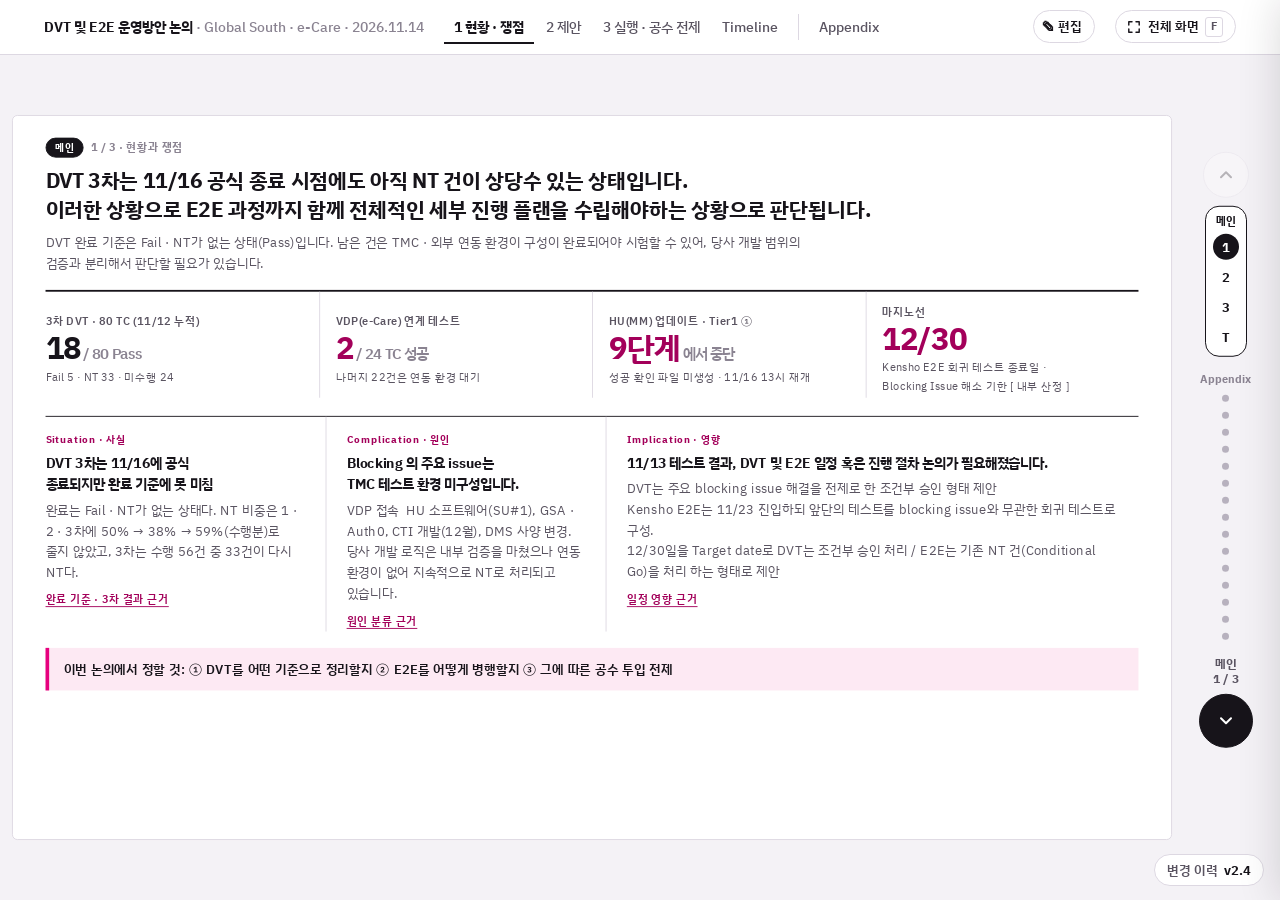
==== commit 76947036: "화면 편집: 폭 · 한 줄 버튼을 글자 편집 중에도 표시 Co-Authored-By: Claude Opus 5.5 <noreply@anthropic.com> Claude-Sessi" ====
--- a/index.html
+++ b/index.html
@@ -727,6 +727,8 @@
 
 /* 화면 편집: 줄바꿈 · 블록 이동 */
 #app .ed-flex { display: block !important; }
+.ed-ui .c-w { display: none; }
+.ed-ui[data-sel="el"] .c-w, .ed-ui[data-edit="1"] .c-w { display: inline-block; } /* 블록 선택 또는 글자 편집 중에 폭 · 한 줄 버튼 표시 */
 </style>
 </head>
 <body data-mode="changed">
@@ -753,7 +755,7 @@
   <div class="p-head"><button type="button" class="p-back" id="p-back"><svg viewBox="0 0 20 20" aria-hidden="true"><path d="M12 5 7 10l5 5" fill="none" stroke="currentColor" stroke-width="2" stroke-linecap="round" stroke-linejoin="round"/></svg>돌아가기</button><div><small id="p-kicker"></small><h3 id="p-title"></h3></div><button type="button" class="p-close" id="p-close">닫기</button></div>
   <div class="p-body" id="p-body"></div>
 </aside>
-<script id="data" type="application/json">{"meta":{"title":"DVT 및 E2E 운영방안 논의","project":"Global South · e-Care","date":"2026.11.14","asof":"11/14 논의 · Teams 11/13 · Confluence 11/12 · GSP DB 11/11 기준","changelog":[{"v":"v2.4","at":"2026.11.16","items":["화면 편집: 블록 폭 조절(넓게 · 좁게 · 폭 최대)과 한 줄로(넘치면 글자 자동 축소) 추가"]},{"v":"v2.3","at":"2026.11.16","items":["화면 편집: 블록 이동(▲ 위로 · ▼ 아래로 · Alt+↑/↓) 추가 — edits.json moves 로 저장","화면 편집: 한글 입력 중 Enter 줄바꿈 · 가로 배치 블록 줄바꿈 표시 보완"]},{"v":"v2.2","at":"2026.11.14","items":["11/13 이준제 보고(Teams) 반영: MS 장애로 다산 메일 · VPN 비밀번호 수신 불가 → VPN 1개로 진행, VDP Diag와 DMS 동시 진행 불가","HU(MM) 업데이트 현황 정정: ‘9단계 중 3단계’ → Tier1 업데이트 ①의 9단계(성공 여부 확인)에서 중단, 결과 파일 미생성","VDP Diag 24 TC 중 2건 성공 · 3번째 문의 중, DMS 기준 정보 연동 미진행. 세 건 모두 11/16(월) 재개(VDP 10시 · HU 13시)"]},{"v":"v2.1","at":"2026.11.14","items":["현황 반영: VDP(e-Care) 연계 테스트 24 TC 중 2건 성공, HU 펌웨어 업데이트 9단계 중 3단계에서 중단","12/30을 Kensho E2E 회귀 테스트 종료일이자 주요 Blocking Issue 해소 마지노선으로 명시(1장 · 3장 · Timeline)","Copilot 제안(E2E Conditional Entry 핸드오프 패키지) 반영: ‘DVT Open Item 유지 + E2E 조건부 진입’ 표현, Gate G-01 ~ G-09, 11/20 진입 판정, 자원 · 계약 유지 전제","Appendix 추가: Gate, Copilot 제안 분석, 출처별 적용 한계. 패키지의 Risk Register 예시 행과 공수 수치(CCB v43)는 미반영"]},{"v":"v2.0","at":"2026.11.14","items":["문서를 ‘DVT 및 E2E 운영방안 논의’로 확장 — 메인 3장(현황과 쟁점 · 제안 · 실행과 공수 전제) + Timeline + Appendix 구조로 재구성","근거는 메인 장표에서 오른쪽 서랍으로 열리고, 서랍의 [부록에서 자세히] 버튼으로 해당 Appendix 페이지로 이동","기종결 · 11/15 종결 예정인 LG U+ 조치 항목(단말 개통 · uCube · 케이블 · 보안정책 등) 삭제","11/14 DVT · E2E 논의(회의록 · 화이트보드)를 반영: 조건부 승인안, 대안 비교, 공수 협의 전제, E2E 병행 트랙","이전 화면 편집 내용(edits.json)은 페이지 구조가 바뀌어 적용되지 않음"]},{"v":"v1.3","at":"2026.11.14","items":["화면 편집: 글자 서식 추가 — 굵게 · 기울임 · 밑줄 · 취소선(편집 중 선택한 글자, 또는 블록 · 글상자 전체), 글자 크기 조절(A− / A+)"]},{"v":"v1.2","at":"2026.11.14","items":["화면 편집: 글자 줄바꿈(Enter) 지원, 글상자 · 도형 크기를 8방향 핸들로 조절, 되돌리기를 일반적인 Undo 아이콘으로 변경"]},{"v":"v1.1","at":"2026.11.14","items":["화면 편집 기능 추가 — 상단 바 ✎ 편집에서 글자 수정, 도형(사각형 · 원 · 선 · 화살표 · 글상자), 블록 배경 · 글자색 변경","수정 내용은 edits.json 에 저장되어 git 에 커밋되고, 자동 배포로 사이트에 반영 (저장은 GitHub 토큰이 있는 편집자만 가능)","파비콘 추가. 보드의 숫자 · 근거 데이터는 v1 과 동일"]},{"v":"v1","at":"2026.11.14","items":["1 · 2 · 3차 DVT 결과(Confluence)와 PM 정례 10/07 ~ 11/11, E2E 사전준비, GSP DB 이슈트래킹을 한 보드로 정리","NT 원인을 원인 제공 조직(TMC · TMKR 측 협력사 · Dasan)별로 분류","3차 결과는 11/12 누적까지 반영. 11/13 HU 업데이트 · VDP Diag 1차 결과는 미게시라 미반영"]}]},"src":{"r1":{"t":"1차 DVT 결과","u":"https://toyotasystem.atlassian.net/wiki/spaces/GSP/pages/1077018632"},"r2":{"t":"2차 DVT 결과","u":"https://toyotasystem.atlassian.net/wiki/spaces/GSP/pages/1103003658"},"r3":{"t":"3차 DVT 결과 (v4, 11/12)","u":"https://toyotasystem.atlassian.net/wiki/spaces/GSP/pages/1133412396"},"st":{"t":"DVT_SystemTest (TC 문서)","u":"https://toyotasystem.atlassian.net/wiki/spaces/GSP/pages/1016135985"},"pm1007":{"t":"(10/07) PM 정례회의","u":"https://toyotasystem.atlassian.net/wiki/spaces/GSP/pages/1079279680"},"pm1021":{"t":"(10/21) PM 정례회의","u":"https://toyotasystem.atlassian.net/wiki/spaces/GSP/pages/1100906654"},"pm1028":{"t":"(10/28) PM 정례회의","u":"https://toyotasystem.atlassian.net/wiki/spaces/GSP/pages/1113784433"},"pm1103":{"t":"(11/03) PM 정례회의","u":"https://toyotasystem.atlassian.net/wiki/spaces/GSP/pages/1121189948"},"pm1111":{"t":"(11/11) PM 정례회의","u":"https://toyotasystem.atlassian.net/wiki/spaces/GSP/pages/1137704961"},"pre":{"t":"E2E 사전준비 (11/11)","u":"https://toyotasystem.atlassian.net/wiki/spaces/GSP/pages/1133608962"},"sch":{"t":"E2E 세부일정 (11/03)","u":"https://toyotasystem.atlassian.net/wiki/spaces/GSP/pages/1121320967"},"db":{"t":"GSP DB · 이슈트래킹 통합본 (11/11)","u":""},"hp":{"t":"E2E Conditional Entry Handoff 패키지 (Copilot 제안, 11/14)","u":"","n":"내부 자료"},"pmr":{"t":"E2E · DVT PM 보고서 (11/06)","u":"","n":"내부 자료"},"wk":{"t":"주간보고 10월 3주차 (10/19)","u":"","n":"내부 자료"},"mail0915":{"t":"일정 협의 요청 메일 (9/15)","u":"","n":"내부 자료"},"mail1027":{"t":"추가 투입 공수 관련 메일 (10/27)","u":"","n":"내부 자료"},"ccb":{"t":"추가 인력 투입 CCB (11/07 v43)","u":"","n":"내부 자료"},"cto":{"t":"CTO DVT Gating 프로세스","u":"","n":"일반 원칙"},"tm1113":{"t":"Teams 11/13 17:55 이준제 보고 (DVT 3차 진행 현황)","u":"","n":"내부 자료"}},"rounds":[{"id":"r1","name":"1차","period":"10/06 ~ 10/14","scope":"GS","tc":290,"pass":132,"fail":14,"nt":144,"rest":0,"src":"r1","note":"e-Care 미실시(9/22 계획: “e-Care가 테스트 불가라서 GS만”)"},{"id":"r2","name":"2차","period":"10/22 ~ 10/30","scope":"GS + e-Care(OPW·CCW)","tc":854,"pass":523,"fail":8,"nt":323,"rest":0,"src":"r2","note":"CCW 236 TC 전량 NT (CTI 미개발)"},{"id":"r3","name":"3차","period":"11/11 ~ (진행 중)","scope":"GS + e-Care + DMS + VDP Diag","tc":80,"pass":18,"fail":5,"nt":33,"rest":24,"src":"r3","note":"11/12 누적. 미수행 24건은 VDP Diag 신규 TC(11/13 TMC와 시험 예정)"}],"daily":{"r1":{"head":["일자","Acted","Pass","Fail","NT","Remained TC"],"rows":[["10/06","40","22","15","3","250"],["10/07","290","50","207","33","0"],["10/08","125","36","52","37","165"],["10/12","215","71","106","38","75"],["10/13","290","119","14","157","-"],["10/14 (통합)","290","132","14","144","-"]],"notes":["원본 표의 Planned(old)는 일자별 38·64·69·56·63, 합계 290. 10/12·10/13은 Planned(new) 82·83으로 재계획","10/07 Fail 207건 → 10/13 14건: 10/07 PM 정례에서 “Block 분류 폐지, Block은 Fail로 재분류, NT는 진입 자체가 불가한 항목으로 한정”하기로 한 뒤 재판정·재시험이 이어짐","GSP DB 정리: 10/13 NT 157건 중 112건이 선행 Fail에 의한 Block(Skip Vehicle Association 등)"]},"r2cum":{"head":["일자","누적 Acted","Pass","Fail","NT","비고"],"rows":[["10/22","598","199","37","362","CCW 236 포함"],["10/23","667","350","29","288","선행조건 NT를 시험 가능 조건으로 변경"],["10/26","755","411","30","314","Fail에 의한 Blocked 포함"],["10/28","833","501","16","316",""],["10/29","839","512","13","314",""],["10/30","854","523","8","323","최종"]]},"r2area":{"head":["영역","TC","Pass","Fail","NT"],"rows":[["Global South (GS)","326","262","5","59"],["오퍼레이션 웹 (OPW)","292","261","3","28"],["콜센터 웹 (CCW)","236","0","0","236"],["합계","854","523","8","323"]]},"r3area":{"head":["영역","TC","구성","Pass","Fail","NT","미수행"],"rows":[["GS","20","2차 Fail 5 + NT 15","2","3","15","0"],["e-Care (OPW)","9","2차 Fail 3 + NT 6","9","0","0","0"],["DMS 연동","27","Fail 6 + NT 21","7","2","18","0"],["VDP (Diag) 연동","24","3차 신규 TC","0","0","0","24"],["합계","80","","18","5","33","24"]]},"r3day":{"head":["일자","Planned","Acted","Pass","Fail","NT","Remained TC"],"rows":[["11/11","-","55","11","9","35","25"],["11/12","1","8","7","1","0","24"],["11/12 누적","","56","18","5","33","24"],["11/13","24","","","","",""],["11/16 ~ 11/19","TBD","","","","",""]],"notes":["11/12 Acted 8건 중 7건은 11/11 Fail 재시험(누적 Acted 55 → 56). 누적 Fail 9 → 5, NT 35 → 33","OPW 9건은 2차 Fail 3 + NT 6 전량 Pass(11/12)","11/13 이후 결과는 Confluence에 아직 게시되지 않음(조회 11/14). 결과 페이지에는 첨부가 없음"]}},"ntWhy":{"total":323,"parts":[{"k":"ccw","label":"CCW","n":236,"cause":"CTI 미개발","owner":"tck","fact":"10/21 PM: “Call Center Web은 CTI 미연동 항목에 대해 사유를 기재하여 N/T 처리”. 11/03 PM: “CTI 미개발 영향으로 N/T 비중이 높은 상황”"},{"k":"gs","label":"GS","n":59,"cause":"HU·MM·GSA + 선행 Fail","owner":"mix","fact":"2차 결과표: “Fail에 의한 Blocked 포함”. 11/11 PM: “MM Update 이후 기존 N/T였던 요금제/Provisioning 관련 항목 재검증”"},{"k":"opw","label":"OPW","n":28,"cause":"VDP·DMS 연동","owner":"mix","fact":"10/21 PM: “TMC/VDP, TCK/CTI, DMS 등 외부 연동 제약으로 전체 TC 수행 제한”. 10/28 PM: “e-Care는 Emulator 기반 검증 비중이 높아 실제 연동 검증에는 제약”"}],"owners":[{"id":"tmc","name":"TMC","sub":"일본 원청 · VDP · TSC","tone":"a"},{"id":"tck","name":"TMKR 측 협력사","sub":"TCK(CTI) · SE파트너스(DMS)","tone":"b"},{"id":"dsn","name":"Dasan","sub":"개발 · 시험 수행","tone":"d"}],"blockers":[{"id":"cti","owner":"tck","title":"CTI 미개발 → 콜센터 웹 시험 불가","iss":"ISS-001","tc":"CCW 236 TC (2차 NT의 73%)","when":"12월 (확정일 없음)","facts":["10/28 PM: 대체방안은 안정성 우려로 철회, 정식 추가 개발 착수 — 약 1개월 반 소요","11/03 PM: 완료 시점 12월 수준, 실제 연동 가능 시점은 TCK와 재확인 필요","E2E 사전준비 #10 CTI 중계: 상태 ‘외부일정대기’, 마감일 ‘???’, PIC TMKR","GSP DB: TCK 견적이 Dasan 회신 누락으로 홀딩된 기간이 있었음(10/22, 권다운 지적)"],"src":["pm1028","pm1103","pre","db"]},{"id":"vdp","owner":"tmc","title":"VDP 접속정보 지연·오류 → e-Care 진단 데이터 미수신","iss":"ISS-002 · 025","tc":"VDP Diag 24 TC 미수행, OPW NT 일부","when":"11/13 1차 · 11/16 ~ 20 2차","facts":["10/28 PM: 접속 지연 원인은 Endpoint URL·IP·API Key 등 접속정보 확보 지연. 접속 후에도 ‘유효하지 않은 차량’ Error","GSP DB: TMC 접속정보·Endpoint·ID 안내 오류·누락이 10/6 ~ 11/2 반복(Dasan 정리표), CoCo 5 / Diag 032로 ID 안내 불일치","11/11 Teams(이준제): “아직도 연동이 안 되기 때문에 의미는 없다, API 테스트 가능 여부만 의미”","E2E 사전준비: VDP Diag 별도 접속정보 필요, GetAllDTC 결과 수신 테스트 지연(Backlog PRJ_0333-32)"],"src":["pm1028","db","pre"]},{"id":"hu","owner":"tmc","title":"HU 소프트웨어가 SU#1 → MM Flag 미반환, HU 화면 시험 불가","iss":"ISS-003 · 004","tc":"GS NT 중 요금제·Provisioning·HU 화면 항목","when":"11/13 원격 업데이트(TMC 지원)","facts":["11/03 PM: HU 물리 연결은 완료, Firmware 미수령으로 OTT·Wi-Fi·e-Care 화면 기반 검증 제한","E2E 사전준비 #4 SU#2 H/U SW Update: ‘진행중’, PIC TMC","11/11 TMC MM팀(Kawata): TMKR HU가 SU#1 SW라서 MM Provisioning 불가. TMC 사양 문제는 아님","GSP DB는 원인을 ‘TMC 공급 HU SW 구버전 + 한국 측 업데이트 미실행’ 복합으로 기록"],"src":["pm1103","pre","db"]},{"id":"gsa","owner":"tmc","title":"GSA 신규 버전·Auth0 → 딥링크 흰 화면","iss":"ISS-007","tc":"GS GSA·DeepLink 항목","when":"TMC 일정 대기","facts":["E2E 사전준비 #14·#17: GSA App 신규 버전·Service Package 수정본 ‘외부일정대기’, PIC TMC","GSP DB: Global App이 TMC Auth0(tr-th-acos)를 써서 Local App 딥링크 시 흰 화면 — TMC가 원인 인정(11/6)","11/11 PM: DVT 3차 중점 항목에 GSA 설치·Login, DeepLink/상품가입 Flow 포함"],"src":["pre","db","pm1111"]},{"id":"dtc","owner":"tmc","title":"DTC 재현 방법(CANoe) 미확정","iss":"Backlog PRJ_0333-54","tc":"e-Care 경고·DTC 시나리오","when":"미정","facts":["E2E 사전준비 #5: e-Care 시험용 고장진단코드 생성·재현 ‘진행중’, TMC에서 유형별 코드 발생 필요, PIC TMC","10/21 PM: CANoe 파일 제공을 TMC에 요청 중, 지연 시 TMC가 직접 Warning Event Trigger하는 방안 병행 문의"],"src":["pre","pm1021"]},{"id":"dms","owner":"tck","title":"DMS 사양 변경 지속 → 시나리오 재작성","iss":"ISS-008","tc":"DMS 연동 27 TC (3차 NT 18)","when":"API 5 → 24개 반영 중","facts":["10/21 PM: DVT 진행 중 DMS 추가 요구사항이 지속 유입, 10/23 기준 개발 범위 Freeze 합의","E2E 사전준비 #9: DMS API 개통 5 → 24개 변경, 시나리오 업데이트 필요, PIC TMKR","e-Care IF 정의서 v1.23(11/05): warningClearFlag 처리 등 변경 계속","11/11 e-Care4: DMS 칩 생성 기준 변경 제안(선호센터 칩 우선) — 결정 대기"],"src":["pm1021","pre","db"]},{"id":"fix","owner":"dsn","title":"2차 Fail 8건 수정 · 3차 재시험","iss":"ISS-009","tc":"GS Fail 5 · OPW Fail 3","when":"OPW 3건 11/12 Pass, GS 잔여 Fail 3","facts":["11/03 PM: Fail 8건은 3차 전 수정 가능한 범위로 판단","3차 11/12 누적: OPW 9건 전량 Pass, GS Pass 2 · Fail 3 · NT 15","GSP DB: Dasan 측 CTI 견적 회신 누락(10/22)이 CTI 일정 홀딩에 영향"],"src":["pm1103","r3","db"]}]},"remain":{"r3":{"pass":18,"fail":5,"nt":33,"rest":24,"tc":80},"carry":[{"k":"GS","nt2":59,"in3":15},{"k":"OPW·DMS","nt2":28,"in3":27},{"k":"CCW","nt2":236,"in3":0}],"carryNote":"3차 범위 정의는 “2차 DVT의 fail 항목과 fail에 따른 N/T 항목”(3차 결과 페이지). 3차 NT 편성은 GS 15 + e-Care 6 + DMS 21 = 42. OPW·DMS의 27은 2차 OPW NT 28과 대응한다고 보고 계산한 값으로, DMS 27건의 2차 근거 행은 결과표에서 직접 확인되지 않음(2차 Fail은 GS 5·OPW 3뿐인데 3차 DMS는 Fail 6으로 표기)"},"deck":{"s1":{"kicker":"1 / 3 · 현황과 쟁점","title":"DVT 3차는 11/16 공식 종료 시점에도 VDP 연계 24 TC 중 2건 성공에 그치고, HU 업데이트는 9단계 성공 확인에서 멈춰 있다. 주요 Blocking Issue는 12/30까지 풀려야 한다","lede":"DVT 완료 기준은 Fail · NT가 없는 상태(Pass)다. 남은 건은 TMC · 외부 연동 환경이 열려야 시험할 수 있어, 당사 개발 범위의 검증과 분리해서 판단할 필요가 있다.","kpis":[{"k":"ev:status","small":"3차 DVT · 80 TC (11/12 누적)","v":"18","em":"/ 80 Pass","d":"Fail 5 · NT 33 · 미수행 24"},{"k":"ev:vdp","small":"VDP(e-Care) 연계 테스트","v":"2","em":"/ 24 TC 성공","d":"나머지 22건은 연동 환경 대기","hot":true},{"k":"ev:hu","small":"HU(MM) 업데이트 · Tier1 ①","v":"9단계","em":"에서 중단","d":"성공 확인 파일 미생성 · 11/16 13시 재개","hot":true},{"k":"ev:deadline","small":"마지노선","v":"12/30","em":"","d":"Kensho E2E 회귀 테스트 종료일 · Blocking Issue 해소 기한","hot":true}],"cols":[{"tag":"Situation · 사실","head":"DVT 3차는 11/16에 공식 종료되지만 완료 기준에 못 미친다","body":"완료는 Fail · NT가 없는 상태다. NT 비중은 1 · 2 · 3차에 50% → 38% → 59%(수행분)로 줄지 않았고, 3차는 수행 56건 중 33건이 다시 NT다.","ev":"ev:complete","more":"완료 기준 · 3차 결과 근거"},{"tag":"Complication · 원인","head":"막고 있는 것은 당사 개발 범위 밖의 환경이다","body":"VDP 접속 · 콜백 환경, HU 소프트웨어(SU#1), GSA · Auth0, CTI 개발(12월), DMS 사양 변경. 당사 개발 로직은 내부 검증을 마쳤으나 연동 환경이 없어 시험 완료로 인정받지 못한다. 외부 환경 미비 위험은 9월 일정 협의에서 이미 제기되었다.","ev":"ev:cause","more":"원인 분류 근거"},{"tag":"Implication · 영향","head":"현행대로면 DVT가 1 ~ 2월로 밀리고 E2E와 겹친다","body":"E2E는 11/23 진입, 12/30 회귀 테스트 종료로 잡혀 있다. 12/30까지 주요 Blocking Issue가 풀리지 않으면 E2E 지속 여부와 후속 일정을 재협의해야 한다.","ev":"ev:impact","more":"일정 영향 근거"}],"ask":"이번 논의에서 정할 것: ① DVT를 어떤 기준으로 정리할지 ② E2E를 어떻게 병행할지 ③ 그에 따른 공수 투입 전제"},"s2":{"kicker":"2 / 3 · 제안","title":"당사 개발 범위는 조건부 승인하되 잔여 항목은 Open Item으로 유지하고, E2E는 조건부로 진입(Conditional Go)하는 안을 제안한다","lede":"‘DVT 완료’가 아니라 ‘DVT Open Item 유지 + E2E 조건부 진입’으로 분리해 표기한다. 현행 유지와 전면 재일정은 종료 시점이 불확실하다.","optHead":["","A. 현행 유지","B. Open Item 유지 + 조건부 진입 (제안)","C. 전면 재일정"],"optRows":[["방식","Fail · NT 0이 될 때까지 DVT 연장","당사 개발 범위만 조건부 승인, 외부 영역은 Open Item으로 유지 · 별도 재시험","DVT · E2E 일정 전체 재수립"],["DVT","1 ~ 2월 (외부 환경 해소에 종속)","Pass · 완료로 표기하지 않음. 조건 확정 후 약 1개월 추가 검증, 잔여는 환경 확보 후 재시험","재수립 일정에 따름 (미정)"],["E2E 영향","11/23 진입과 충돌, 기간 중첩","DVT와 이중 트랙 병행, 12/30까지 Blocking 해소","진입 시점 후퇴"],["필요 결정","DVT 기간 변경 (CCB 연계)","TMKR의 조건부 승인 + 11/20 진입 판정","전 일정 합의"]],"optEv":["ev:optA","ev:optB","ev:optC"],"scopeTitle":"조건부 승인 범위(안)","scopeIn":["서비스 가입","ACOS 인터페이스","VDP 연계 테스트"],"scopeOut":["TMC 영역 — HU 기능 등 외부 연동 환경에 종속된 시험"],"scopeOpen":["조건 항목의 최종 확정","승인 후 개발 완료 검증의 지속 기간"],"word":"표현 원칙: ‘DVT 완료 · 조건부 완료’ 대신 ‘DVT Open Item 유지 + E2E 조건부 진입’. E2E는 잔여 DVT 재시험을 대체하지 않는다.","decide":"TMKR 결정 요청: 위 범위로 조건부 승인하고, 외부 영역은 Open Item으로 남겨 별도 일정으로 재시험한다. 진입 가부는 9개 Gate(G-01 ~ 09) 충족 여부로 11/20에 서면 판정한다."},"s3":{"kicker":"3 / 3 · 실행과 공수 전제","title":"E2E는 회귀 테스트 중심으로 병행 진입하고, 공수는 아래 다섯 가지 전제가 충족되는 범위에서 투입한다. 12/30이 마지노선이다","lede":"전제가 하나라도 달라지면 일정과 공수가 함께 달라진다. 이 장표는 공수 협의의 합의 대상이다.","premHead":["#","전제","충족 조건","충족되지 않으면"],"prem":[["1","DVT 정리 기준","조건부 승인 범위(서비스 가입 · ACOS IF · VDP)를 TMKR이 확정. 잔여는 Pass 전환 없이 Open Item 유지","연장 공수는 CCB 안건으로 별도 협의"],["2","E2E 진입 조건","일본 측이 회귀 테스트(Regression)를 준비(11/16 ~ 17 협의) + 11/20 Gate 판정","E2E 전체 재일정"],["3","외부 환경 해소","HU(MM) 업데이트 완료 · VDP 연계(24 TC) · CTI 완료를 12/30 이전에 확정 · 해소","12/30 초과 시 E2E 지속 여부 · 후속 일정 재협의. 해소 전 구간은 대기가 아닌 별도 범위"],["4","범위 변경","DMS 등 사양 변경은 TC 문서 기준으로 신규 · 재수행 범위 확정","변경분은 근거 기준으로 별도 협의"],["5","자원 · 계약 유지","잔여 검증 · 결함 수정 · 재시험 인력의 유지 기간과 최소 인원을 서면 확정. 추가 공수는 자동 승인이 아님","조건부 진입 보류, CCB 협의"]],"premEv":["ev:p1","ev:p2","ev:p3","ev:p4","ev:p5"],"tracks":[{"h":"E2E #1 · 병행 진입 (~ 12/30)","b":"회귀 테스트(Regression) + ACOS IF 기반 TC. 회귀용 24 DCM 기자재 활용(Global · ACOS 대상). 12/30까지 Blocking Issue 해소가 전제","ev":"ev:e2e1"},{"h":"E2E #2 · 정상 상태 전제","b":"외부 환경이 정상일 때 가능한 시나리오. 현재 상태로는 불가해 순연","ev":"ev:e2e2"}],"next":["11/16(월) DVT 3차 Fail 결과와 DVT · E2E 자료 정리, 일본 측 회귀 테스트 준비 여부 협의(~ 17일)","11/20 Go / Conditional Go / No-Go 서면 판정(PM 보고 제안)","11/23 조건부 진입, 12/30까지 Blocking Issue 해소 · 회귀 테스트 종료"],"tl":"타임라인 전체 보기"},"tl":{"kicker":"Timeline · DVT / E2E 운영 일정(안)","title":"11/20 판정으로 조건부 진입하고, 12/30(마지노선)까지 Blocking Issue를 풀어 회귀 테스트를 마친다","lede":"12/30은 Kensho E2E 회귀 테스트 종료일이자 주요 Blocking Issue 해소 기한이다. 점선은 미확정 구간이다.","start":[2026,11,13],"days":49,"marks":[{"d":[2026,11,13],"l":"11/13","ev":"ev:t1113"},{"d":[2026,11,16],"l":"11/16 (월)","ev":"ev:t1116"},{"d":[2026,11,17],"l":"11/17","ev":"ev:t1117"},{"d":[2026,11,20],"l":"11/20 판정","ev":"ev:t1120"},{"d":[2026,11,23],"l":"11/23","ev":"ev:t1123"},{"d":[2026,12,30],"l":"12/30 마지노선","ev":"ev:deadline","dead":true}],"lanes":[{"h":"DVT","sub":"3차","bars":[{"a":[2026,11,13],"b":[2026,11,16],"t":"dvt","l":"3차 공식 종료 11/16"},{"a":[2026,11,16],"b":[2026,12,16],"t":"cond","dash":true,"l":"조건부 승인 범위 검증 (약 1개월, 미확정)","ev":"ev:optB"}]},{"h":"외부 환경","sub":"해소 시점","bars":[{"a":[2026,11,13],"b":[2026,11,14],"t":"ext","l":"HU 업데이트 (9단계 확인에서 중단)","pin":true,"ev":"ev:hu"},{"a":[2026,11,16],"b":[2026,11,20],"t":"ext","l":"VDP Diag 2차 (연계 2/24)","ev":"ev:vdp"},{"a":[2026,12,1],"b":[2026,12,30],"t":"ext","dash":true,"l":"CTI 개발 완료 (12월, 일자 미정)","ev":"ev:cause"}]},{"h":"E2E #1","sub":"회귀 · ACOS IF","bars":[{"a":[2026,11,23],"b":[2026,12,30],"t":"e2e","l":"회귀 테스트 + ACOS IF 기반 TC (일본 측 준비 전제)","ev":"ev:e2e1"}]},{"h":"E2E #2","sub":"정상 상태 전제","bars":[{"a":[2026,12,1],"b":[2026,12,30],"t":"late","dash":true,"l":"현재 상태로는 불가 → 순연","ev":"ev:e2e2"}]}],"notes":["11/16 ~ 17 일본 측 협의 결과에 따라 E2E #1 병행 또는 전체 재일정","12/30까지 주요 Blocking Issue 미해소 시 E2E 지속 여부와 후속 일정 재협의","DVT 기간 변경은 CCB 연계 안건"]},"ev":{"status":{"kicker":"근거 · 3차 DVT","title":"3차 80 TC 중 Pass 18, 미검증 62","facts":["11/12 누적: Pass 18 · Fail 5 · NT 33 · 미수행 24 (80 TC)","미수행 24건은 VDP Diag 신규 TC — TMC 연동이 열려야 시작","수행한 56건 중 33건(59%)이 NT — 2차에서 막혔던 TC가 같은 조건에서 다시 NT","NT 비중 추이: 1차 50%(144/290), 2차 38%(323/854), 3차 59%(33/56)"],"src":["r1","r2","r3"],"apx":"apx-r3"},"complete":{"kicker":"근거 · 완료 기준","title":"Fail · NT가 없어야 Pass","facts":["11/14 논의: DVT 완료는 Fail · NT가 없는 상태","10/07 PM 합의: NT는 진입 자체가 불가한 항목, 진입 후 실패는 Fail","일반 품질 Gate 원칙: 단순 기간 종료가 아니라 사전 정의된 기준과 증적을 충족해야 다음 단계로 이행(CTO DVT Gating 준거 — 본 프로젝트 직접 적용 기준은 아님)"],"src":["pm1007","cto"],"apx":"apx-mtg"},"vdp":{"kicker":"근거 · VDP","title":"VDP(e-Care) 연계 테스트 24 TC 중 2건 성공","facts":["11/13 이준제 보고: 24 TC 중 2건 성공, 3번째 TC는 성공 여부를 TMC에 문의 중. 11/16(월) 10시 재개","11/13 MS 장애로 다산 메일 수 · 발신 불가 → 메일로 받는 VPN 비밀번호를 받지 못해 이준제 VPN 1개로만 진행 — VDP Diag와 DMS 기준 정보 시험을 동시에 할 수 없었음","VDP 접속정보 지연 · 오류, 콜백(CoCo Callback) 미수신으로 DTC 수집 후속 처리 미검증","일본 측 VDP 서버 정보는 10/05 제공 예정이었음(9/15 일정 협의 메일). 외부 환경 준비 전 착수 시 미시험 증가 · 결과 유효성 저하 가능성을 사전 제기","VDP Diag 2차 11/16 ~ 20 예정"],"src":["tm1113","pm1028","mail0915","pmr","db"],"apx":"apx-cause"},"hu":{"kicker":"근거 · HU","title":"HU(MM) 업데이트 — Tier1 업데이트 ①의 9단계(성공 여부 확인)에서 중단","facts":["11/13 이준제 보고: 업데이트 절차 ④ Tier1 업데이트 ① → 9단계 ‘성공 여부 확인’에서 중단. write_result_sub_sucess.txt 파일이 생성되지 않음","11/16(월) 13시 TMC 카키하라 상과 이어서 진행 예정","v2.1의 ‘9단계 중 3단계’ 표기는 11/13 보고와 달라 이번 판에서 정정","HU 소프트웨어가 SU#1 → MM Flag 미반환, Wi-Fi · OTT · Digital Key 등 HU 기반 시험 제한","HU 환경 미구축 31건이 1차 NT의 일부(10/19 스냅샷)"],"src":["tm1113","pm1103","pre","wk"],"apx":"apx-cause"},"deadline":{"kicker":"근거 · 마지노선","title":"12/30 = 회귀 테스트 종료일 · Blocking Issue 해소 기한","facts":["Kensho E2E 회귀 테스트 종료일(E2E 세부일정상 e-Care E2E 종료일 12/30)","11/14 논의: 주요 Blocking Issue가 12/30에는 풀려야 한다는 의미의 마지노선","미해소 시 E2E 지속 여부와 후속 일정을 관련 당사자가 재협의(조건부 진입 승인문 원칙)"],"src":["sch","hp"],"apx":"apx-gate"},"cause":{"kicker":"근거 · 원인","title":"NT의 원인은 외부 연동 환경","facts":["CTI 미개발: CCW 236 TC(2차 NT의 73%), 완료 12월 — TMKR 측 협력사 영역","TMC: VDP 접속정보 · 콜백, HU 소프트웨어(SU#1), GSA · Auth0, DTC 재현 방법 미확정","DMS 사양 변경 지속: API 5 → 24개, 시나리오 재작성","1차 NT 144건 중 Blocked 104 + HU 환경 미구축 31 = 135건(93.8%)이 선행조건 · 환경 제약과 연관(10/19 스냅샷)","11/14 논의: 당사 개발 로직은 내부 검증 완료"],"src":["pm1028","pm1103","pre","wk","db"],"apx":"apx-cause"},"impact":{"kicker":"근거 · 일정 영향","title":"현행 방식이면 1 ~ 2월","facts":["현행 방식(Fail · NT 0까지)을 이어가면 DK 완료 기준으로 1 ~ 2월까지 걸릴 수 있다","E2E 현행 진입 11/23과 중첩 — 11/03 PM 합의: E2E 진입 시점에는 알려진 제약으로 NT가 생기지 않도록 일정 재구성","DVT 기간 변경은 CCB 안건과 연계된다(기존 1개월 → 1.5개월 변경안)"],"src":["pm1103","pm1111","ccb"],"apx":"apx-plan"},"optA":{"kicker":"근거 · 대안 A","title":"현행 유지","facts":["Fail · NT가 0이 될 때까지 DVT를 연장","외부 환경(HU · VDP · CTI) 해소 일정에 종속되어 종료일을 약속할 수 없음","E2E와 일정이 겹치고 DVT 기간 변경은 CCB 안건"],"apx":"apx-opt"},"optB":{"kicker":"근거 · 대안 B (제안)","title":"Open Item 유지 + E2E 조건부 진입","facts":["당사 개발 범위(서비스 가입 · ACOS IF · VDP 연계)에 한정해 조건부 승인","TMC 영역(HU 기능 등)은 범위에서 제외, Open Item으로 유지하고 환경 확보 후 별도 재시험","DVT를 완료 · Pass로 표기하지 않음 — E2E 진입 승인과 DVT 완료 승인을 분리(Copilot 제안)","승인 후에도 개발 완료 검증 약 1개월 추가","TMKR이 판단해야 한다 — 당사가 임의로 종결하지 않음"],"src":["hp"],"apx":"apx-scope"},"optC":{"kicker":"근거 · 대안 C","title":"전면 재일정","facts":["일본 측 협의가 이루어지지 않거나 Gate를 충족하지 못하는 경우의 대안(No-Go / Scope Reduction)","DVT · E2E 일정 전체를 다시 수립하며 종료 시점은 미정"],"apx":"apx-opt"},"p1":{"kicker":"전제 1","title":"DVT 정리 기준","facts":["조건부 승인 범위: 서비스 가입 · ACOS 인터페이스 · VDP 연계 테스트","FAIL은 FAIL, 시험 불가는 N/T · External Blocked로 유지 — 일정을 이유로 Pass 전환하지 않음","승인 후 개발 완료 검증은 약 1개월(미확정)","미승인 시 DVT 연장분은 CCB 안건으로 협의"],"src":["hp"],"apx":"apx-man"},"p2":{"kicker":"전제 2","title":"E2E 진입 조건","facts":["Global South · ACOS 인터페이스 E2E는 현재 불가","회귀 테스트는 일본 측 담당이 준비하면 가능 — 11/16 ~ 17 협의","11/20 Gate G-01 ~ G-09 충족 여부로 Go / Conditional Go / No-Go 서면 판정(PM 보고 제안)","불가 시 전체 재일정"],"src":["pmr","hp"],"apx":"apx-gate"},"p3":{"kicker":"전제 3","title":"외부 환경 해소 (12/30)","facts":["HU(MM) 업데이트 완료, VDP 연계 24 TC, DMS 기준 정보 연동, CTI 개발(12월) 해소","12/30이 마지노선 — 이후에는 E2E 지속 여부 · 후속 일정 재협의","해소 전 구간은 시험 가능 범위가 아니므로 대기 공수와 구분"],"src":["pm1103","pre"],"apx":"apx-cause"},"p4":{"kicker":"전제 4","title":"범위 변경 처리","facts":["DMS API 5 → 24개 변경, VDP Diag 24 TC는 3차 신규","TMKR 의견(11/11, 합의 아님): 규격 변경에 따른 실제 개발 · 시험은 근거 기준으로 별도 검토 가능, 일정 지연에 따른 단순 대기는 인정 어려움"],"src":["pm1111"],"apx":"apx-man"},"p5":{"kicker":"전제 5","title":"자원 · 계약 유지","facts":["잔여 검증 · 결함 수정 · 재시험이 끝날 때까지 필요한 개발 · QA 인력과 계약 범위를 유지","기존 계획 · 인력 Shift · 실제 순증 공수 · DVT Carry-over 조치 범위를 분리 기록","조건부 진입 승인은 추가 공수 · 비용의 자동 승인이 아님","검토 의견(10/27): 기존 리소스를 어떻게 활용했는지까지 함께 봐야 함"],"src":["ccb","mail1027","hp"],"apx":"apx-man"},"e2e1":{"kicker":"E2E #1","title":"회귀 테스트 + ACOS IF 기반 TC (~ 12/30)","facts":["일본 측이 회귀 테스트를 준비하면 현 시점에도 수행 가능","회귀용 24 DCM 기자재는 준비 완료(사전준비 #2) — Global · ACOS 대상","회귀 테스트 종료일 12/30 = Blocking Issue 해소 마지노선","11/03 PM 합의: 시험 가능 범위를 세분화하고 시작부터 NT가 예상되는 TC를 최소화"],"src":["pm1103","pre","sch"],"apx":"apx-pre"},"e2e2":{"kicker":"E2E #2","title":"정상 상태를 전제로 한 시나리오","facts":["현재 상태(외부 환경 미비)로는 수행 불가 → 순연","E2E는 토요타 공식 검증 Event — 공식 문서(Spec · TC)를 기준으로 하며 구두 설명만으로 이슈를 종료하지 않음(11/11 PM)","E2E는 잔여 DVT 재시험의 대체 수단이 아님"],"src":["pm1111","hp"],"apx":"apx-pre"},"t1113":{"kicker":"Timeline","title":"11/13 — HU 업데이트 · VDP Diag 1차 · DMS (MS 장애)","facts":["MS 장애로 다산 메일 불가 → VPN 비밀번호 미수신, 이준제 VPN 1개로만 진행","HU(MM) 업데이트: Tier1 업데이트 ①의 9단계(성공 여부 확인)에서 중단 → 11/16 13시 재개","VDP Diag: 24 TC 중 2건 성공, 3번째 TC 성공 여부 문의 중 → 11/16 10시 재개","DMS 기준 정보 연동: VPN 미접속으로 진행 못 함 → 11/16 진행 예정","MM 업데이트 후 기존 NT 요금제 · Provisioning 재검증 대상"],"src":["tm1113"],"apx":"apx-cause"},"t1116":{"kicker":"Timeline","title":"11/16(월) — DVT 3차 공식 종료 · 11/13 미완 시험 재개","facts":["10시 VDP Diag 재개, 13시 HU(MM) 업데이트 재개(TMC 카키하라 상), DMS 기준 정보 연동 진행(11/13 이준제 보고)","DVT 3차 Fail 결과 정리(저녁까지)","DVT · E2E 자료 정리, 일본 측 협의(월 ~ 화)"],"apx":"apx-mtg"},"t1117":{"kicker":"Timeline","title":"11/17 — 현행 DVT 종료일","facts":["3차 결과 일정 칸: 11/17 ~ 11/19 TBD, E2E 세부일정은 11/17 종료"],"src":["r3","sch"],"apx":"apx-plan"},"t1120":{"kicker":"Timeline","title":"11/20 — E2E 진입 Gate 판정","facts":["PM 보고(11/06) 제안: 11/20에 범위 · 리스크를 서면 확정하고 Go / Conditional Go / No-Go 판정","판정 기준: 9개 Mandatory Gate(G-01 ~ G-09)","참고: 11/20은 진척 보고회 일자이기도 함"],"src":["pmr","hp"],"apx":"apx-gate"},"t1123":{"kicker":"Timeline","title":"11/23 — 현행 E2E 진입일","facts":["E2E 세부일정(11/03): 24SU#2 LifeCycle 11/23 ~ 11/30","PM 보고(11/06): 진입일은 유지 가능하나 전체 범위 Go가 아닌 조건부 범위 진입 가능성이 높음"],"src":["sch","pmr"],"apx":"apx-pre"}}},"apxNew":{"m1":{"id":"apx-mtg","code":"","title":"11/14 DVT · E2E 운영방안 논의 요약","message":"실무자 논의를 쟁점 · 방향 · 미결 · 후속 조치로 재구성했다.","head":["구분","내용"],"rows":[["쟁점","DVT 3차는 11/16 공식 종료이나 Fail · NT가 남음. 완료는 Fail · NT가 없어야 인정"],["현황 (11/13 보고)","VDP(e-Care) 연계 테스트 24 TC 중 2건 성공(3번째 문의 중). HU(MM) 업데이트는 Tier1 ①의 9단계 성공 확인에서 중단. DMS 기준 정보 연동은 MS 장애 · VPN 문제로 미진행. 모두 11/16 재개"],["원인","TMC 연동 환경 부족이 주원인. 당사가 개발한 로직은 내부 검증 완료"],["영향","현행 방식 유지 시 1 ~ 2월(DK 완료)까지 지속 가능"],["방향","당사 개발 범위(서비스 가입 · ACOS IF · VDP 연계)로 한정한 조건부 승인 — TMC 범위(HU 기능) 제외. 그래도 약 1개월 추가. 잔여는 Open Item 유지"],["주의","조건부 승인은 TMKR이 판단해야 한다(당사 임의 종결 불가). DVT 미완료는 CCB와 연계"],["E2E","Global South · ACOS IF E2E는 현재 불가. 일본 측이 준비하면 회귀 테스트는 가능 → DVT + E2E 이중 트랙. 월 · 화 협의에 달림, 안 되면 전체 재일정"],["마지노선","Kensho E2E 회귀 테스트 종료일 12/30 — 주요 Blocking Issue가 이때까지 풀려야 함"],["후속","11/16 저녁까지 3차 Fail 결과 정리(핵심 근거), 선행 정상화 시 정리 가능 항목 16일 처리, 이후 E2E 진입과 DVT 연장 통합 논의"],["미결","조건 항목 최종 범위, 승인 후 검증 지속 기간"]]},"m2":{"id":"apx-scope","code":"","title":"조건부 승인 범위(안)","message":"무엇을 승인 대상으로 하고, 무엇을 Open Item으로 분리하는지의 구분이다. 최종 항목은 TMKR 협의로 확정한다.","head":["구분","항목","기준","비고"],"rows":[["승인 대상","서비스 가입","당사 개발 · 내부 검증 완료","승인 후 개발 완료 검증"],["승인 대상","ACOS 인터페이스","당사 개발 범위","E2E #1과 연계"],["승인 대상","VDP 연계 테스트","당사 개발 범위 (현재 2/24)","접속 · 콜백 환경 확보 전제"],["Open Item","HU 기능 등 TMC 영역","외부 연동 환경에 종속 (HU 업데이트 9단계 확인에서 중단)","환경 확보 후 별도 재시험"],["Open Item","CTI 연동(CCW 236 TC)","CTI 개발 완료(12월) 후","별도 DVT"],["미결","조건 항목 최종 · 지속 일정","TMKR 협의","—"]]},"m3":{"id":"apx-opt","code":"","title":"대안 비교 상세 (A · B · C)","message":"세 가지 운영안의 종료 시점, 영향, 위험, 필요한 결정을 비교한다.","head":["","A. 현행 유지","B. Open Item 유지 + 조건부 진입 (제안)","C. 전면 재일정"],"rows":[["DVT","1 ~ 2월 (외부 환경 종속)","완료 · Pass 표기 없이 Open Item 유지, 약 1개월 추가 검증","미정"],["E2E","11/23 충돌","병행(이중 트랙), 12/30까지 Blocking 해소","후퇴"],["장점","기준 변경 없음","범위 확정 → 일정 약속 가능, 상태 왜곡 없음","충돌 없이 재수립"],["위험","종료일 불확실, 장기 공수 소요","TMKR 승인 필요, 범위 해석 차이, 12/30 초과 시 재협의","전체 지연, 합의 비용"],["필요 결정","DVT 기간 변경(CCB 연계)","조건부 승인 + 11/20 진입 판정","전체 재합의"],["선택 조건","외부 환경이 곧 정상화될 때","그렇지 않을 때(현재)","일본 측 협의가 불발되거나 Gate 미충족"]]},"m4":{"id":"apx-man","code":"","title":"공수 협의 전제","message":"공수 투입은 아래 전제를 기준으로 협의한다. 전제가 바뀌면 공수도 바뀐다.","head":["#","전제","충족 조건","충족되지 않으면","공수 연계"],"rows":[["1","DVT 정리 기준","조건부 승인 범위 확정, 잔여 Open Item 유지","연장분 CCB 협의","승인 후 검증 약 1개월분"],["2","E2E 진입 조건","일본 측 회귀 테스트 준비 + 11/20 Gate 판정","전체 재일정","E2E #1 투입 시점 결정"],["3","외부 환경 해소","HU 업데이트 · VDP 24 TC · CTI를 12/30 이전 해소","12/30 초과 시 재협의, 해소 전 구간은 별도 범위","해소 후 시험분만 투입"],["4","범위 변경","TC 문서 기준 신규 · 재수행 확정","근거 기준 별도 협의","신규 TC · 재수행분"],["5","자원 · 계약 유지","잔여 검증 · 수정 · 재시험 인력의 유지 기간 · 최소 인원 서면 확정","조건부 진입 보류, CCB 협의","추가 공수는 자동 승인 아님 — 기존 계획 · Shift · 순증 분리 기록"]]},"m5":{"id":"apx-gate","code":"","title":"E2E 조건부 진입 Gate (G-01 ~ G-09)","message":"Conditional Go는 아래 9개 Gate가 모두 충족되고 재판정 트리거가 0건일 때만 성립한다. 판정일은 11/20(PM 보고 제안).","head":["Gate","필수 기준","증적","미충족 시"],"rows":[["G-01","당사 개발 결함으로 인한 Critical Blocker 0건 (또는 진입 전 별도 승인)","결함 목록 · RCA · 승인 기록","No-Go 또는 범위 제외"],["G-02","모든 FAIL / N/T의 원인 · Owner 식별 100%","Residual Risk Register","No-Go"],["G-03","High / Critical 항목의 Due · 재시험일 100% 확보","조치계획 · 캘린더","No-Go"],["G-04","환경 미비 항목은 Pass 전환 없이 Open 유지","TC 상태 · Dependency 증적","승인문 수정"],["G-05","DVT Carry-over 별도 재검증 계획 확정","TC 목록 · 환경 조건 · 시험 슬롯","No-Go"],["G-06","대표 E2E 핵심 경로 최소 Smoke 증적 확보","로그 · 스크린샷 · 결과서","범위 축소 / No-Go"],["G-07","고객 · TMC Dependency 서면 증적","메일 · 회의록 · 승인서","No-Go"],["G-08","잔여 검증 · 수정 인력 / 계약 기간 명시","인력계획 · CCB · RACI","조건부 진입 보류"],["G-09","Stop / Review Trigger와 의사결정자 확정","승인문 · 비상연락망","No-Go"],["재판정","당사 귀책 Critical 신규 확인 · 핵심 E2E 경로 차단 · 환경 제공일 초과(12/30 포함) · High/Critical Owner 1영업일 이상 미지정 · 인력 철수 · 계약 공백","—","Conditional Go 재판정"]]},"m6":{"id":"apx-copilot","code":"","title":"Copilot 제안과 출처 분석 (11/14 핸드오프 패키지)","message":"제안의 결론은 ‘DVT Open Items 유지 + E2E Conditional Go’다. 본 문서에 반영한 부분, 반영하지 않은 부분, 출처별 적용 한계를 구분했다.","head":["구분","내용","본 문서 반영"],"rows":[["권고 결론","DVT FAIL / N/T를 완료 · Pass로 전환하지 않고 Open 유지. E2E 진입 승인과 DVT 완료 승인을 분리","반영 — 2장 제안(B), 표현 원칙"],["불변조건","① 상태 보존 ② E2E는 DVT 재시험을 대체하지 않음 ③ 원인 · Owner · Due 명시 ④ 잔여 검증 인력 유지 ⑤ Critical 시 재판정","반영 — 전제 1 · 5, Gate"],["표현 원칙","‘DVT Completed · 조건부 완료’ 지양 → ‘DVT Open Items 유지 + Conditional E2E Entry’","반영"],["Gate · 트리거","G-01 ~ G-09, 재판정 트리거, 판정 3값(Go · Conditional Go · No-Go) + Scope Reduction","반영 — A5"],["원인 분류 A ~ D","A 당사 개발 결함 / B TMC · TMKR 환경 / C 외부 의존성 / D 사양 미확정","Appendix 원인 분석에 활용"],["귀책 · 비용 문구","책임 소재 · 면책 · 공수 귀속 원칙 등 계약 쟁점","미반영 — 고객 전달용에서는 사실 · 요청 중심으로 두고 CCB 연계 안건으로만 표기"],["Risk Register 예시 행","R-001 ~ 004는 ‘Sample — replace with actual TC IDs’로 표기된 예시이며 Due 11/18 등은 확정값이 아님","미반영 — 실제 TC ID 기준으로 작성 후 반영 필요"]]},"m7":{"id":"apx-evid","code":"","title":"출처별 적용 한계","message":"패키지 README의 한계 고지와 원본을 대조했다. 프로젝트별 서면 합의 · 시험 증적이 가장 우선한다.","head":["ID","출처","무엇을 말하나","적용 한계","활용"],"rows":[["E04","주간보고 10/19","1차 290 TC: Pass 132 · Fail 14 · NT 144, Blocked 104 + HU 미구축 31","10/19 스냅샷. 본 보드 1차 결과와 일치","근거 사용"],["E05","E2E · DVT PM 보고 11/06","11/23 진입 유지 가능하나 조건부 범위 진입 가능성, 11/20 Go/No-Go 서면 판정 제안, 854 TC 사전분류(NT 343)","PM 관리안, 고객 승인 아님. 854 사전분류의 NT 343은 본 보드 2차 최종 NT 323(10/30)과 시점 · 분류 기준이 달라 합산 · 비교하지 않음","일정 · 판정 근거"],["E06","일정 협의 메일 9/15","외부 시스템 미준비 시 미시험 증가 · 결과 유효성 저하를 사전 경고","사전 경고 기록","원인 근거"],["E08","추가 인력 CCB 11/07 v43","일정 · 자원 · 공수 근거","원본 미열람(대용량 PPT) — 공수 수치는 본 보드에 반영하지 않음","공수 협의 시 직접 확인 필요"],["E09","추가 공수 메일 10/27","DVT / E2E 경계, 기존 리소스 활용까지 봐야 한다는 검토 의견","내부 검토 의견","전제 5 근거"],["E02","CTO DVT Gating","기준 미달 시 다음 단계 차단, 예외 없음(클라우드 전환 PR Gating)","본 프로젝트 직접 적용 기준 아님 — Gate 철학의 준거","원칙 참고"],["E01","Q-Gate 시험 기준","일반 품질 기준","Global South 전용 승인 수치로 확인되지 않음","원칙 참고"],["E07","오픈 점검 기준서 v2.0","상용 오픈 단계 Risk Acceptance 전례","DVT 전용 조건부 승인 규정 아님","전례 참고"],["E03","CCS 구축 프로세스 v3","Connected Car 구축 SOP","일반 SOP","참고"]]}},"appendix":{"a1":{"id":"apx-r1","code":"A1","title":"1차 DVT 일별 결과 (GS 290 TC)","message":"1차는 GS만 시험. 10/07 Fail 207건은 Block 분류 폐지(10/07 PM) 이후 재판정되어 10/13 Fail 14 · NT 157로 바뀌었다.","source":"r1"},"a2":{"id":"apx-r2","code":"A2","title":"2차 DVT 일별 · 영역별 결과 (854 TC)","message":"누적 NT는 362 → 288(선행조건 변경) 이후 300 안팎에서 멈췄다. 남은 NT 323건 중 236건이 콜센터 웹이다.","source":"r2"},"a3":{"id":"apx-r3","code":"A3","title":"3차 DVT 진행 (80 TC, 11/12 누적)","message":"2차 Fail과 Fail에 따른 NT만 다시 시험한다. VDP Diag 24건은 아직 한 건도 수행하지 못했다.","source":"r3"},"a4":{"id":"apx-cause","code":"A4","title":"차단 요인 상세 (원인 제공 · 영향 · 해소 예정)","message":"원인 제공 조직은 회의록 · 사전준비표 · GSP DB 기록에서 읽은 것이며, 귀책 판정이 아니라 다음 행동을 정하기 위한 분류다.","source":"db"},"a5":{"id":"apx-pre","code":"A5","title":"E2E 사전준비 체크리스트 (11/11)","message":"20개 체크 항목 중 ‘준비완료’는 6건. 나머지 14건은 진행중 · 외부일정대기 · 확인필요다.","source":"pre","head":["No","대분류","체크 항목","현재 상태","영향도","PIC","비고"],"rows":[["1","환경구성","SU#2 E2E 대응 기자재 1식","준비완료","H","TMKR","DCM · HU 연결, 통신개통(…8394)"],["2","환경구성","회귀용 24DCM 기자재 1식","준비완료","H","TMKR",""],["3","Firmware","SU#2 DCM Firmware Update","준비완료","H","TMKR","10/12 배포본. CV 1대 업데이트 중 멈춤 → LG전자"],["4","Firmware","SU#2 H/U SW Update","진행중","H","TMC","OTA/OTT 등 MM 연계 영향"],["5","CANoe","DTC 테스트 방법 확정","진행중","H","TMC","TMC에서 유형별 코드 발생 필요"],["6","IF연결","ACOS DVT API 연결 테스트","진행중","H","TMC","안 되는 버전 정리 필요(6개)"],["7","IF연결","VDP 서버정보 · 연동 테스트","준비완료","H","TMC","TMC 일정 확인 필요"],["8","IF연결","TSC-DK 서버정보 · 연결","외부일정대기","L","TMC","12월"],["9","IF연결","DMS 구축 · DVT 완료","진행중","H","TMKR","API 5 → 24개, 시나리오 업데이트 필요"],["10","IF연결","e-Care 전용 CTI 연결","외부일정대기","H","TMKR","마감일 ???"],["12","IF연결","NAVER API 대체 서비스","진행중","M","TMKR","별도 키 · 구조 변경"],["13","IF연결","일본 URL 확인회 종료","확인필요","H","TMC","Wi-Fi APN"],["14","App","GSA 신규 버전 확보 · 설치","외부일정대기","H","TMC","10월 말 제공 예정이었음"],["15","App","Local App 신규 버전","준비완료","H","TMKR",""],["16","App","DealerApp 신규 버전","확인필요","L","TMKR","11/11 PM: Dealer Web 개발 제외 방향"],["17","App","e-Care Call 버튼(WEB)","확인필요","M","TMKR","CCB 반영 필요"],["17","App","GSA Service Package 수정본","외부일정대기","L","TMC",""],["18","설계문서","개발문서 · LifeCycle 최종본","진행중","M","TMKR",""],["19","평가사양서","E2E 평가사양서 최종본","진행중","M","TMKR","DMS 통합 시나리오 병합"],["20","상품구성","SU#2 서비스 정상 등록(Wi-Fi · OTT)","준비완료","H","LGU+",""]]},"a6":{"id":"apx-plan","code":"A6","title":"DVT 계획 변경 이력","message":"계약상 GS · e-Care DVT는 각 1개월(8월 · 9월)이었고, 실제는 10/06에 시작해 3차까지 왔다.","source":"db","head":["시점","내용","출처"],"rows":[["계약","GS DVT 2026.08(1M), e-Care DVT 2026.09(1M) → CCB 변경안: 각 2026.10 ~ 11(1.5M)","CCB_TMKR_1109 요약(GSP DB)"],["8/25","DVT 9/1 ~ 9/30 계획(PRE-PROD)","Teams U+D"],["9/02","3단계: 1차 GS → 2차 GS 버그 + e-Care → 3차 전체 미진 항목. Kensho 11/1 목표","(09/02) PM 정례"],["9/22","1차 10/6 ~ 10/13 GS만, 2차 10/26 ~ 11/6 GS + e-Care","Teams U+D"],["10/01","DVT 종료 11/30 → 11/17로 2주 단축안","Teams U+D"],["10/07","2차 시작 10/21 확정. Block 폐지, NT = 진입 불가로 한정, Fail에 원인 주체(TMC/한국/일본) 컬럼 추가","(10/07) PM 정례"],["10/21","2차: GS는 선행조건 정상화 후, e-Care는 VDP · CTI · DMS 제약으로 가능 범위만. CCW는 CTI 미연동 사유로 NT","(10/21) PM 정례"],["11/03","3차 11/11부터, 11/20 전후 DVT 종료 · Kensho 전환 준비","(11/03) PM 정례"],["11/11","3차 착수 80 TC. MM Update 후 기존 NT · VDP · GSA/DeepLink 중점","3차 결과 · (11/11) PM"]]},"a7":{"id":"apx-src","code":"A7","title":"근거 자료와 첨부 목록","message":"1 · 2차 결과 페이지의 첨부(일별 TC 엑셀 13건, 캡처 3건)와 TC 문서 버전 이력이다. 엑셀 본문은 이 작업 환경에서 내려받을 수 없어(외부 접속 차단), TC 행 단위 NT 사유는 이번 판에 반영하지 못했다.","source":"st","files":[["1차","20261006_GS_DVT_SystemTestCase_v1.3_1006_진행1일차.xlsx","10/06","이준제"],["1차","20261007_GS_DVT_SystemTestCase_v1.3.xlsx","10/07","유창성"],["1차","20261008_GS_DVT_SystemTestCase_v1.3.xlsx","10/08","유창성"],["1차","20261012_GS_DVT_SystemTestCase_v1.3.xlsx","10/12","유창성"],["1차","20261013_GS_DVT_SystemTestCase_v1.3.xlsx","10/13","유창성"],["1차","20261014_GS_DVT_SystemTestCase_v1.3_취합본.xlsx","10/14","유창성"],["2차","20261022_GS_DVT_SystemTestCase_v1.4.xlsx","10/22","이준제"],["2차","20261022_eCare_DVT_SystemTestCase_v1.3.xlsx","10/22","이준제"],["2차","image-20261022-095931 · 095956 · 100307.png (3건)","10/22","이준제"],["2차","20261023_GS_DVT_SystemTestCase_v1.4.xlsx","10/23","이준제"],["2차","20261028_GS_DVT_SystemTestCase_v1.4 1.xlsx","10/28","이준제"],["2차","20261028_eCare_DVT_SystemTestCase_v1.3.xlsx","10/28","이준제"],["2차","20261029_GS_DVT_SystemTestCase_v1.4.xlsx","10/29","유창성"],["2차","20261029_eCare_DVT_SystemTestCase_v1.3.xlsx","10/29","유창성"],["2차","20261030_GS_DVT_SystemTestCase_v1.4.xlsx","10/30","유창성"],["3차","첨부 없음","11/11","-"]],"tcHist":[["v1.0","08/24","초안"],["v1.1","08/31","개발팀 검토 반영, 시험결과 관리 기준 조건 반영"],["v1.2","09/08 · 09/22","e-Care 상담 이력 목록 개선, 사전 필요데이터 분류, DVT 진행 가능 여부 · 외부 연동 시험 여부 조건 반영"],["v1.3","09/22","e-Care 상담 이력 응대 중 오류 대응 변경"],["v1.4 (GS)","10/22 ~ 10/30","2차 DVT 시험 기록본"]]}}}</script>
+<script id="data" type="application/json">{"meta":{"title":"DVT 및 E2E 운영방안 논의","project":"Global South · e-Care","date":"2026.11.14","asof":"11/14 논의 · Teams 11/13 · Confluence 11/12 · GSP DB 11/11 기준","changelog":[{"v":"v2.4","at":"2026.11.16","items":["화면 편집: 블록 폭 조절(넓게 · 좁게 · 폭 최대)과 한 줄로(넘치면 글자 자동 축소) 추가 — 블록 선택 · 글자 편집 중 모두 표시"]},{"v":"v2.3","at":"2026.11.16","items":["화면 편집: 블록 이동(▲ 위로 · ▼ 아래로 · Alt+↑/↓) 추가 — edits.json moves 로 저장","화면 편집: 한글 입력 중 Enter 줄바꿈 · 가로 배치 블록 줄바꿈 표시 보완"]},{"v":"v2.2","at":"2026.11.14","items":["11/13 이준제 보고(Teams) 반영: MS 장애로 다산 메일 · VPN 비밀번호 수신 불가 → VPN 1개로 진행, VDP Diag와 DMS 동시 진행 불가","HU(MM) 업데이트 현황 정정: ‘9단계 중 3단계’ → Tier1 업데이트 ①의 9단계(성공 여부 확인)에서 중단, 결과 파일 미생성","VDP Diag 24 TC 중 2건 성공 · 3번째 문의 중, DMS 기준 정보 연동 미진행. 세 건 모두 11/16(월) 재개(VDP 10시 · HU 13시)"]},{"v":"v2.1","at":"2026.11.14","items":["현황 반영: VDP(e-Care) 연계 테스트 24 TC 중 2건 성공, HU 펌웨어 업데이트 9단계 중 3단계에서 중단","12/30을 Kensho E2E 회귀 테스트 종료일이자 주요 Blocking Issue 해소 마지노선으로 명시(1장 · 3장 · Timeline)","Copilot 제안(E2E Conditional Entry 핸드오프 패키지) 반영: ‘DVT Open Item 유지 + E2E 조건부 진입’ 표현, Gate G-01 ~ G-09, 11/20 진입 판정, 자원 · 계약 유지 전제","Appendix 추가: Gate, Copilot 제안 분석, 출처별 적용 한계. 패키지의 Risk Register 예시 행과 공수 수치(CCB v43)는 미반영"]},{"v":"v2.0","at":"2026.11.14","items":["문서를 ‘DVT 및 E2E 운영방안 논의’로 확장 — 메인 3장(현황과 쟁점 · 제안 · 실행과 공수 전제) + Timeline + Appendix 구조로 재구성","근거는 메인 장표에서 오른쪽 서랍으로 열리고, 서랍의 [부록에서 자세히] 버튼으로 해당 Appendix 페이지로 이동","기종결 · 11/15 종결 예정인 LG U+ 조치 항목(단말 개통 · uCube · 케이블 · 보안정책 등) 삭제","11/14 DVT · E2E 논의(회의록 · 화이트보드)를 반영: 조건부 승인안, 대안 비교, 공수 협의 전제, E2E 병행 트랙","이전 화면 편집 내용(edits.json)은 페이지 구조가 바뀌어 적용되지 않음"]},{"v":"v1.3","at":"2026.11.14","items":["화면 편집: 글자 서식 추가 — 굵게 · 기울임 · 밑줄 · 취소선(편집 중 선택한 글자, 또는 블록 · 글상자 전체), 글자 크기 조절(A− / A+)"]},{"v":"v1.2","at":"2026.11.14","items":["화면 편집: 글자 줄바꿈(Enter) 지원, 글상자 · 도형 크기를 8방향 핸들로 조절, 되돌리기를 일반적인 Undo 아이콘으로 변경"]},{"v":"v1.1","at":"2026.11.14","items":["화면 편집 기능 추가 — 상단 바 ✎ 편집에서 글자 수정, 도형(사각형 · 원 · 선 · 화살표 · 글상자), 블록 배경 · 글자색 변경","수정 내용은 edits.json 에 저장되어 git 에 커밋되고, 자동 배포로 사이트에 반영 (저장은 GitHub 토큰이 있는 편집자만 가능)","파비콘 추가. 보드의 숫자 · 근거 데이터는 v1 과 동일"]},{"v":"v1","at":"2026.11.14","items":["1 · 2 · 3차 DVT 결과(Confluence)와 PM 정례 10/07 ~ 11/11, E2E 사전준비, GSP DB 이슈트래킹을 한 보드로 정리","NT 원인을 원인 제공 조직(TMC · TMKR 측 협력사 · Dasan)별로 분류","3차 결과는 11/12 누적까지 반영. 11/13 HU 업데이트 · VDP Diag 1차 결과는 미게시라 미반영"]}]},"src":{"r1":{"t":"1차 DVT 결과","u":"https://toyotasystem.atlassian.net/wiki/spaces/GSP/pages/1077018632"},"r2":{"t":"2차 DVT 결과","u":"https://toyotasystem.atlassian.net/wiki/spaces/GSP/pages/1103003658"},"r3":{"t":"3차 DVT 결과 (v4, 11/12)","u":"https://toyotasystem.atlassian.net/wiki/spaces/GSP/pages/1133412396"},"st":{"t":"DVT_SystemTest (TC 문서)","u":"https://toyotasystem.atlassian.net/wiki/spaces/GSP/pages/1016135985"},"pm1007":{"t":"(10/07) PM 정례회의","u":"https://toyotasystem.atlassian.net/wiki/spaces/GSP/pages/1079279680"},"pm1021":{"t":"(10/21) PM 정례회의","u":"https://toyotasystem.atlassian.net/wiki/spaces/GSP/pages/1100906654"},"pm1028":{"t":"(10/28) PM 정례회의","u":"https://toyotasystem.atlassian.net/wiki/spaces/GSP/pages/1113784433"},"pm1103":{"t":"(11/03) PM 정례회의","u":"https://toyotasystem.atlassian.net/wiki/spaces/GSP/pages/1121189948"},"pm1111":{"t":"(11/11) PM 정례회의","u":"https://toyotasystem.atlassian.net/wiki/spaces/GSP/pages/1137704961"},"pre":{"t":"E2E 사전준비 (11/11)","u":"https://toyotasystem.atlassian.net/wiki/spaces/GSP/pages/1133608962"},"sch":{"t":"E2E 세부일정 (11/03)","u":"https://toyotasystem.atlassian.net/wiki/spaces/GSP/pages/1121320967"},"db":{"t":"GSP DB · 이슈트래킹 통합본 (11/11)","u":""},"hp":{"t":"E2E Conditional Entry Handoff 패키지 (Copilot 제안, 11/14)","u":"","n":"내부 자료"},"pmr":{"t":"E2E · DVT PM 보고서 (11/06)","u":"","n":"내부 자료"},"wk":{"t":"주간보고 10월 3주차 (10/19)","u":"","n":"내부 자료"},"mail0915":{"t":"일정 협의 요청 메일 (9/15)","u":"","n":"내부 자료"},"mail1027":{"t":"추가 투입 공수 관련 메일 (10/27)","u":"","n":"내부 자료"},"ccb":{"t":"추가 인력 투입 CCB (11/07 v43)","u":"","n":"내부 자료"},"cto":{"t":"CTO DVT Gating 프로세스","u":"","n":"일반 원칙"},"tm1113":{"t":"Teams 11/13 17:55 이준제 보고 (DVT 3차 진행 현황)","u":"","n":"내부 자료"}},"rounds":[{"id":"r1","name":"1차","period":"10/06 ~ 10/14","scope":"GS","tc":290,"pass":132,"fail":14,"nt":144,"rest":0,"src":"r1","note":"e-Care 미실시(9/22 계획: “e-Care가 테스트 불가라서 GS만”)"},{"id":"r2","name":"2차","period":"10/22 ~ 10/30","scope":"GS + e-Care(OPW·CCW)","tc":854,"pass":523,"fail":8,"nt":323,"rest":0,"src":"r2","note":"CCW 236 TC 전량 NT (CTI 미개발)"},{"id":"r3","name":"3차","period":"11/11 ~ (진행 중)","scope":"GS + e-Care + DMS + VDP Diag","tc":80,"pass":18,"fail":5,"nt":33,"rest":24,"src":"r3","note":"11/12 누적. 미수행 24건은 VDP Diag 신규 TC(11/13 TMC와 시험 예정)"}],"daily":{"r1":{"head":["일자","Acted","Pass","Fail","NT","Remained TC"],"rows":[["10/06","40","22","15","3","250"],["10/07","290","50","207","33","0"],["10/08","125","36","52","37","165"],["10/12","215","71","106","38","75"],["10/13","290","119","14","157","-"],["10/14 (통합)","290","132","14","144","-"]],"notes":["원본 표의 Planned(old)는 일자별 38·64·69·56·63, 합계 290. 10/12·10/13은 Planned(new) 82·83으로 재계획","10/07 Fail 207건 → 10/13 14건: 10/07 PM 정례에서 “Block 분류 폐지, Block은 Fail로 재분류, NT는 진입 자체가 불가한 항목으로 한정”하기로 한 뒤 재판정·재시험이 이어짐","GSP DB 정리: 10/13 NT 157건 중 112건이 선행 Fail에 의한 Block(Skip Vehicle Association 등)"]},"r2cum":{"head":["일자","누적 Acted","Pass","Fail","NT","비고"],"rows":[["10/22","598","199","37","362","CCW 236 포함"],["10/23","667","350","29","288","선행조건 NT를 시험 가능 조건으로 변경"],["10/26","755","411","30","314","Fail에 의한 Blocked 포함"],["10/28","833","501","16","316",""],["10/29","839","512","13","314",""],["10/30","854","523","8","323","최종"]]},"r2area":{"head":["영역","TC","Pass","Fail","NT"],"rows":[["Global South (GS)","326","262","5","59"],["오퍼레이션 웹 (OPW)","292","261","3","28"],["콜센터 웹 (CCW)","236","0","0","236"],["합계","854","523","8","323"]]},"r3area":{"head":["영역","TC","구성","Pass","Fail","NT","미수행"],"rows":[["GS","20","2차 Fail 5 + NT 15","2","3","15","0"],["e-Care (OPW)","9","2차 Fail 3 + NT 6","9","0","0","0"],["DMS 연동","27","Fail 6 + NT 21","7","2","18","0"],["VDP (Diag) 연동","24","3차 신규 TC","0","0","0","24"],["합계","80","","18","5","33","24"]]},"r3day":{"head":["일자","Planned","Acted","Pass","Fail","NT","Remained TC"],"rows":[["11/11","-","55","11","9","35","25"],["11/12","1","8","7","1","0","24"],["11/12 누적","","56","18","5","33","24"],["11/13","24","","","","",""],["11/16 ~ 11/19","TBD","","","","",""]],"notes":["11/12 Acted 8건 중 7건은 11/11 Fail 재시험(누적 Acted 55 → 56). 누적 Fail 9 → 5, NT 35 → 33","OPW 9건은 2차 Fail 3 + NT 6 전량 Pass(11/12)","11/13 이후 결과는 Confluence에 아직 게시되지 않음(조회 11/14). 결과 페이지에는 첨부가 없음"]}},"ntWhy":{"total":323,"parts":[{"k":"ccw","label":"CCW","n":236,"cause":"CTI 미개발","owner":"tck","fact":"10/21 PM: “Call Center Web은 CTI 미연동 항목에 대해 사유를 기재하여 N/T 처리”. 11/03 PM: “CTI 미개발 영향으로 N/T 비중이 높은 상황”"},{"k":"gs","label":"GS","n":59,"cause":"HU·MM·GSA + 선행 Fail","owner":"mix","fact":"2차 결과표: “Fail에 의한 Blocked 포함”. 11/11 PM: “MM Update 이후 기존 N/T였던 요금제/Provisioning 관련 항목 재검증”"},{"k":"opw","label":"OPW","n":28,"cause":"VDP·DMS 연동","owner":"mix","fact":"10/21 PM: “TMC/VDP, TCK/CTI, DMS 등 외부 연동 제약으로 전체 TC 수행 제한”. 10/28 PM: “e-Care는 Emulator 기반 검증 비중이 높아 실제 연동 검증에는 제약”"}],"owners":[{"id":"tmc","name":"TMC","sub":"일본 원청 · VDP · TSC","tone":"a"},{"id":"tck","name":"TMKR 측 협력사","sub":"TCK(CTI) · SE파트너스(DMS)","tone":"b"},{"id":"dsn","name":"Dasan","sub":"개발 · 시험 수행","tone":"d"}],"blockers":[{"id":"cti","owner":"tck","title":"CTI 미개발 → 콜센터 웹 시험 불가","iss":"ISS-001","tc":"CCW 236 TC (2차 NT의 73%)","when":"12월 (확정일 없음)","facts":["10/28 PM: 대체방안은 안정성 우려로 철회, 정식 추가 개발 착수 — 약 1개월 반 소요","11/03 PM: 완료 시점 12월 수준, 실제 연동 가능 시점은 TCK와 재확인 필요","E2E 사전준비 #10 CTI 중계: 상태 ‘외부일정대기’, 마감일 ‘???’, PIC TMKR","GSP DB: TCK 견적이 Dasan 회신 누락으로 홀딩된 기간이 있었음(10/22, 권다운 지적)"],"src":["pm1028","pm1103","pre","db"]},{"id":"vdp","owner":"tmc","title":"VDP 접속정보 지연·오류 → e-Care 진단 데이터 미수신","iss":"ISS-002 · 025","tc":"VDP Diag 24 TC 미수행, OPW NT 일부","when":"11/13 1차 · 11/16 ~ 20 2차","facts":["10/28 PM: 접속 지연 원인은 Endpoint URL·IP·API Key 등 접속정보 확보 지연. 접속 후에도 ‘유효하지 않은 차량’ Error","GSP DB: TMC 접속정보·Endpoint·ID 안내 오류·누락이 10/6 ~ 11/2 반복(Dasan 정리표), CoCo 5 / Diag 032로 ID 안내 불일치","11/11 Teams(이준제): “아직도 연동이 안 되기 때문에 의미는 없다, API 테스트 가능 여부만 의미”","E2E 사전준비: VDP Diag 별도 접속정보 필요, GetAllDTC 결과 수신 테스트 지연(Backlog PRJ_0333-32)"],"src":["pm1028","db","pre"]},{"id":"hu","owner":"tmc","title":"HU 소프트웨어가 SU#1 → MM Flag 미반환, HU 화면 시험 불가","iss":"ISS-003 · 004","tc":"GS NT 중 요금제·Provisioning·HU 화면 항목","when":"11/13 원격 업데이트(TMC 지원)","facts":["11/03 PM: HU 물리 연결은 완료, Firmware 미수령으로 OTT·Wi-Fi·e-Care 화면 기반 검증 제한","E2E 사전준비 #4 SU#2 H/U SW Update: ‘진행중’, PIC TMC","11/11 TMC MM팀(Kawata): TMKR HU가 SU#1 SW라서 MM Provisioning 불가. TMC 사양 문제는 아님","GSP DB는 원인을 ‘TMC 공급 HU SW 구버전 + 한국 측 업데이트 미실행’ 복합으로 기록"],"src":["pm1103","pre","db"]},{"id":"gsa","owner":"tmc","title":"GSA 신규 버전·Auth0 → 딥링크 흰 화면","iss":"ISS-007","tc":"GS GSA·DeepLink 항목","when":"TMC 일정 대기","facts":["E2E 사전준비 #14·#17: GSA App 신규 버전·Service Package 수정본 ‘외부일정대기’, PIC TMC","GSP DB: Global App이 TMC Auth0(tr-th-acos)를 써서 Local App 딥링크 시 흰 화면 — TMC가 원인 인정(11/6)","11/11 PM: DVT 3차 중점 항목에 GSA 설치·Login, DeepLink/상품가입 Flow 포함"],"src":["pre","db","pm1111"]},{"id":"dtc","owner":"tmc","title":"DTC 재현 방법(CANoe) 미확정","iss":"Backlog PRJ_0333-54","tc":"e-Care 경고·DTC 시나리오","when":"미정","facts":["E2E 사전준비 #5: e-Care 시험용 고장진단코드 생성·재현 ‘진행중’, TMC에서 유형별 코드 발생 필요, PIC TMC","10/21 PM: CANoe 파일 제공을 TMC에 요청 중, 지연 시 TMC가 직접 Warning Event Trigger하는 방안 병행 문의"],"src":["pre","pm1021"]},{"id":"dms","owner":"tck","title":"DMS 사양 변경 지속 → 시나리오 재작성","iss":"ISS-008","tc":"DMS 연동 27 TC (3차 NT 18)","when":"API 5 → 24개 반영 중","facts":["10/21 PM: DVT 진행 중 DMS 추가 요구사항이 지속 유입, 10/23 기준 개발 범위 Freeze 합의","E2E 사전준비 #9: DMS API 개통 5 → 24개 변경, 시나리오 업데이트 필요, PIC TMKR","e-Care IF 정의서 v1.23(11/05): warningClearFlag 처리 등 변경 계속","11/11 e-Care4: DMS 칩 생성 기준 변경 제안(선호센터 칩 우선) — 결정 대기"],"src":["pm1021","pre","db"]},{"id":"fix","owner":"dsn","title":"2차 Fail 8건 수정 · 3차 재시험","iss":"ISS-009","tc":"GS Fail 5 · OPW Fail 3","when":"OPW 3건 11/12 Pass, GS 잔여 Fail 3","facts":["11/03 PM: Fail 8건은 3차 전 수정 가능한 범위로 판단","3차 11/12 누적: OPW 9건 전량 Pass, GS Pass 2 · Fail 3 · NT 15","GSP DB: Dasan 측 CTI 견적 회신 누락(10/22)이 CTI 일정 홀딩에 영향"],"src":["pm1103","r3","db"]}]},"remain":{"r3":{"pass":18,"fail":5,"nt":33,"rest":24,"tc":80},"carry":[{"k":"GS","nt2":59,"in3":15},{"k":"OPW·DMS","nt2":28,"in3":27},{"k":"CCW","nt2":236,"in3":0}],"carryNote":"3차 범위 정의는 “2차 DVT의 fail 항목과 fail에 따른 N/T 항목”(3차 결과 페이지). 3차 NT 편성은 GS 15 + e-Care 6 + DMS 21 = 42. OPW·DMS의 27은 2차 OPW NT 28과 대응한다고 보고 계산한 값으로, DMS 27건의 2차 근거 행은 결과표에서 직접 확인되지 않음(2차 Fail은 GS 5·OPW 3뿐인데 3차 DMS는 Fail 6으로 표기)"},"deck":{"s1":{"kicker":"1 / 3 · 현황과 쟁점","title":"DVT 3차는 11/16 공식 종료 시점에도 VDP 연계 24 TC 중 2건 성공에 그치고, HU 업데이트는 9단계 성공 확인에서 멈춰 있다. 주요 Blocking Issue는 12/30까지 풀려야 한다","lede":"DVT 완료 기준은 Fail · NT가 없는 상태(Pass)다. 남은 건은 TMC · 외부 연동 환경이 열려야 시험할 수 있어, 당사 개발 범위의 검증과 분리해서 판단할 필요가 있다.","kpis":[{"k":"ev:status","small":"3차 DVT · 80 TC (11/12 누적)","v":"18","em":"/ 80 Pass","d":"Fail 5 · NT 33 · 미수행 24"},{"k":"ev:vdp","small":"VDP(e-Care) 연계 테스트","v":"2","em":"/ 24 TC 성공","d":"나머지 22건은 연동 환경 대기","hot":true},{"k":"ev:hu","small":"HU(MM) 업데이트 · Tier1 ①","v":"9단계","em":"에서 중단","d":"성공 확인 파일 미생성 · 11/16 13시 재개","hot":true},{"k":"ev:deadline","small":"마지노선","v":"12/30","em":"","d":"Kensho E2E 회귀 테스트 종료일 · Blocking Issue 해소 기한","hot":true}],"cols":[{"tag":"Situation · 사실","head":"DVT 3차는 11/16에 공식 종료되지만 완료 기준에 못 미친다","body":"완료는 Fail · NT가 없는 상태다. NT 비중은 1 · 2 · 3차에 50% → 38% → 59%(수행분)로 줄지 않았고, 3차는 수행 56건 중 33건이 다시 NT다.","ev":"ev:complete","more":"완료 기준 · 3차 결과 근거"},{"tag":"Complication · 원인","head":"막고 있는 것은 당사 개발 범위 밖의 환경이다","body":"VDP 접속 · 콜백 환경, HU 소프트웨어(SU#1), GSA · Auth0, CTI 개발(12월), DMS 사양 변경. 당사 개발 로직은 내부 검증을 마쳤으나 연동 환경이 없어 시험 완료로 인정받지 못한다. 외부 환경 미비 위험은 9월 일정 협의에서 이미 제기되었다.","ev":"ev:cause","more":"원인 분류 근거"},{"tag":"Implication · 영향","head":"현행대로면 DVT가 1 ~ 2월로 밀리고 E2E와 겹친다","body":"E2E는 11/23 진입, 12/30 회귀 테스트 종료로 잡혀 있다. 12/30까지 주요 Blocking Issue가 풀리지 않으면 E2E 지속 여부와 후속 일정을 재협의해야 한다.","ev":"ev:impact","more":"일정 영향 근거"}],"ask":"이번 논의에서 정할 것: ① DVT를 어떤 기준으로 정리할지 ② E2E를 어떻게 병행할지 ③ 그에 따른 공수 투입 전제"},"s2":{"kicker":"2 / 3 · 제안","title":"당사 개발 범위는 조건부 승인하되 잔여 항목은 Open Item으로 유지하고, E2E는 조건부로 진입(Conditional Go)하는 안을 제안한다","lede":"‘DVT 완료’가 아니라 ‘DVT Open Item 유지 + E2E 조건부 진입’으로 분리해 표기한다. 현행 유지와 전면 재일정은 종료 시점이 불확실하다.","optHead":["","A. 현행 유지","B. Open Item 유지 + 조건부 진입 (제안)","C. 전면 재일정"],"optRows":[["방식","Fail · NT 0이 될 때까지 DVT 연장","당사 개발 범위만 조건부 승인, 외부 영역은 Open Item으로 유지 · 별도 재시험","DVT · E2E 일정 전체 재수립"],["DVT","1 ~ 2월 (외부 환경 해소에 종속)","Pass · 완료로 표기하지 않음. 조건 확정 후 약 1개월 추가 검증, 잔여는 환경 확보 후 재시험","재수립 일정에 따름 (미정)"],["E2E 영향","11/23 진입과 충돌, 기간 중첩","DVT와 이중 트랙 병행, 12/30까지 Blocking 해소","진입 시점 후퇴"],["필요 결정","DVT 기간 변경 (CCB 연계)","TMKR의 조건부 승인 + 11/20 진입 판정","전 일정 합의"]],"optEv":["ev:optA","ev:optB","ev:optC"],"scopeTitle":"조건부 승인 범위(안)","scopeIn":["서비스 가입","ACOS 인터페이스","VDP 연계 테스트"],"scopeOut":["TMC 영역 — HU 기능 등 외부 연동 환경에 종속된 시험"],"scopeOpen":["조건 항목의 최종 확정","승인 후 개발 완료 검증의 지속 기간"],"word":"표현 원칙: ‘DVT 완료 · 조건부 완료’ 대신 ‘DVT Open Item 유지 + E2E 조건부 진입’. E2E는 잔여 DVT 재시험을 대체하지 않는다.","decide":"TMKR 결정 요청: 위 범위로 조건부 승인하고, 외부 영역은 Open Item으로 남겨 별도 일정으로 재시험한다. 진입 가부는 9개 Gate(G-01 ~ 09) 충족 여부로 11/20에 서면 판정한다."},"s3":{"kicker":"3 / 3 · 실행과 공수 전제","title":"E2E는 회귀 테스트 중심으로 병행 진입하고, 공수는 아래 다섯 가지 전제가 충족되는 범위에서 투입한다. 12/30이 마지노선이다","lede":"전제가 하나라도 달라지면 일정과 공수가 함께 달라진다. 이 장표는 공수 협의의 합의 대상이다.","premHead":["#","전제","충족 조건","충족되지 않으면"],"prem":[["1","DVT 정리 기준","조건부 승인 범위(서비스 가입 · ACOS IF · VDP)를 TMKR이 확정. 잔여는 Pass 전환 없이 Open Item 유지","연장 공수는 CCB 안건으로 별도 협의"],["2","E2E 진입 조건","일본 측이 회귀 테스트(Regression)를 준비(11/16 ~ 17 협의) + 11/20 Gate 판정","E2E 전체 재일정"],["3","외부 환경 해소","HU(MM) 업데이트 완료 · VDP 연계(24 TC) · CTI 완료를 12/30 이전에 확정 · 해소","12/30 초과 시 E2E 지속 여부 · 후속 일정 재협의. 해소 전 구간은 대기가 아닌 별도 범위"],["4","범위 변경","DMS 등 사양 변경은 TC 문서 기준으로 신규 · 재수행 범위 확정","변경분은 근거 기준으로 별도 협의"],["5","자원 · 계약 유지","잔여 검증 · 결함 수정 · 재시험 인력의 유지 기간과 최소 인원을 서면 확정. 추가 공수는 자동 승인이 아님","조건부 진입 보류, CCB 협의"]],"premEv":["ev:p1","ev:p2","ev:p3","ev:p4","ev:p5"],"tracks":[{"h":"E2E #1 · 병행 진입 (~ 12/30)","b":"회귀 테스트(Regression) + ACOS IF 기반 TC. 회귀용 24 DCM 기자재 활용(Global · ACOS 대상). 12/30까지 Blocking Issue 해소가 전제","ev":"ev:e2e1"},{"h":"E2E #2 · 정상 상태 전제","b":"외부 환경이 정상일 때 가능한 시나리오. 현재 상태로는 불가해 순연","ev":"ev:e2e2"}],"next":["11/16(월) DVT 3차 Fail 결과와 DVT · E2E 자료 정리, 일본 측 회귀 테스트 준비 여부 협의(~ 17일)","11/20 Go / Conditional Go / No-Go 서면 판정(PM 보고 제안)","11/23 조건부 진입, 12/30까지 Blocking Issue 해소 · 회귀 테스트 종료"],"tl":"타임라인 전체 보기"},"tl":{"kicker":"Timeline · DVT / E2E 운영 일정(안)","title":"11/20 판정으로 조건부 진입하고, 12/30(마지노선)까지 Blocking Issue를 풀어 회귀 테스트를 마친다","lede":"12/30은 Kensho E2E 회귀 테스트 종료일이자 주요 Blocking Issue 해소 기한이다. 점선은 미확정 구간이다.","start":[2026,11,13],"days":49,"marks":[{"d":[2026,11,13],"l":"11/13","ev":"ev:t1113"},{"d":[2026,11,16],"l":"11/16 (월)","ev":"ev:t1116"},{"d":[2026,11,17],"l":"11/17","ev":"ev:t1117"},{"d":[2026,11,20],"l":"11/20 판정","ev":"ev:t1120"},{"d":[2026,11,23],"l":"11/23","ev":"ev:t1123"},{"d":[2026,12,30],"l":"12/30 마지노선","ev":"ev:deadline","dead":true}],"lanes":[{"h":"DVT","sub":"3차","bars":[{"a":[2026,11,13],"b":[2026,11,16],"t":"dvt","l":"3차 공식 종료 11/16"},{"a":[2026,11,16],"b":[2026,12,16],"t":"cond","dash":true,"l":"조건부 승인 범위 검증 (약 1개월, 미확정)","ev":"ev:optB"}]},{"h":"외부 환경","sub":"해소 시점","bars":[{"a":[2026,11,13],"b":[2026,11,14],"t":"ext","l":"HU 업데이트 (9단계 확인에서 중단)","pin":true,"ev":"ev:hu"},{"a":[2026,11,16],"b":[2026,11,20],"t":"ext","l":"VDP Diag 2차 (연계 2/24)","ev":"ev:vdp"},{"a":[2026,12,1],"b":[2026,12,30],"t":"ext","dash":true,"l":"CTI 개발 완료 (12월, 일자 미정)","ev":"ev:cause"}]},{"h":"E2E #1","sub":"회귀 · ACOS IF","bars":[{"a":[2026,11,23],"b":[2026,12,30],"t":"e2e","l":"회귀 테스트 + ACOS IF 기반 TC (일본 측 준비 전제)","ev":"ev:e2e1"}]},{"h":"E2E #2","sub":"정상 상태 전제","bars":[{"a":[2026,12,1],"b":[2026,12,30],"t":"late","dash":true,"l":"현재 상태로는 불가 → 순연","ev":"ev:e2e2"}]}],"notes":["11/16 ~ 17 일본 측 협의 결과에 따라 E2E #1 병행 또는 전체 재일정","12/30까지 주요 Blocking Issue 미해소 시 E2E 지속 여부와 후속 일정 재협의","DVT 기간 변경은 CCB 연계 안건"]},"ev":{"status":{"kicker":"근거 · 3차 DVT","title":"3차 80 TC 중 Pass 18, 미검증 62","facts":["11/12 누적: Pass 18 · Fail 5 · NT 33 · 미수행 24 (80 TC)","미수행 24건은 VDP Diag 신규 TC — TMC 연동이 열려야 시작","수행한 56건 중 33건(59%)이 NT — 2차에서 막혔던 TC가 같은 조건에서 다시 NT","NT 비중 추이: 1차 50%(144/290), 2차 38%(323/854), 3차 59%(33/56)"],"src":["r1","r2","r3"],"apx":"apx-r3"},"complete":{"kicker":"근거 · 완료 기준","title":"Fail · NT가 없어야 Pass","facts":["11/14 논의: DVT 완료는 Fail · NT가 없는 상태","10/07 PM 합의: NT는 진입 자체가 불가한 항목, 진입 후 실패는 Fail","일반 품질 Gate 원칙: 단순 기간 종료가 아니라 사전 정의된 기준과 증적을 충족해야 다음 단계로 이행(CTO DVT Gating 준거 — 본 프로젝트 직접 적용 기준은 아님)"],"src":["pm1007","cto"],"apx":"apx-mtg"},"vdp":{"kicker":"근거 · VDP","title":"VDP(e-Care) 연계 테스트 24 TC 중 2건 성공","facts":["11/13 이준제 보고: 24 TC 중 2건 성공, 3번째 TC는 성공 여부를 TMC에 문의 중. 11/16(월) 10시 재개","11/13 MS 장애로 다산 메일 수 · 발신 불가 → 메일로 받는 VPN 비밀번호를 받지 못해 이준제 VPN 1개로만 진행 — VDP Diag와 DMS 기준 정보 시험을 동시에 할 수 없었음","VDP 접속정보 지연 · 오류, 콜백(CoCo Callback) 미수신으로 DTC 수집 후속 처리 미검증","일본 측 VDP 서버 정보는 10/05 제공 예정이었음(9/15 일정 협의 메일). 외부 환경 준비 전 착수 시 미시험 증가 · 결과 유효성 저하 가능성을 사전 제기","VDP Diag 2차 11/16 ~ 20 예정"],"src":["tm1113","pm1028","mail0915","pmr","db"],"apx":"apx-cause"},"hu":{"kicker":"근거 · HU","title":"HU(MM) 업데이트 — Tier1 업데이트 ①의 9단계(성공 여부 확인)에서 중단","facts":["11/13 이준제 보고: 업데이트 절차 ④ Tier1 업데이트 ① → 9단계 ‘성공 여부 확인’에서 중단. write_result_sub_sucess.txt 파일이 생성되지 않음","11/16(월) 13시 TMC 카키하라 상과 이어서 진행 예정","v2.1의 ‘9단계 중 3단계’ 표기는 11/13 보고와 달라 이번 판에서 정정","HU 소프트웨어가 SU#1 → MM Flag 미반환, Wi-Fi · OTT · Digital Key 등 HU 기반 시험 제한","HU 환경 미구축 31건이 1차 NT의 일부(10/19 스냅샷)"],"src":["tm1113","pm1103","pre","wk"],"apx":"apx-cause"},"deadline":{"kicker":"근거 · 마지노선","title":"12/30 = 회귀 테스트 종료일 · Blocking Issue 해소 기한","facts":["Kensho E2E 회귀 테스트 종료일(E2E 세부일정상 e-Care E2E 종료일 12/30)","11/14 논의: 주요 Blocking Issue가 12/30에는 풀려야 한다는 의미의 마지노선","미해소 시 E2E 지속 여부와 후속 일정을 관련 당사자가 재협의(조건부 진입 승인문 원칙)"],"src":["sch","hp"],"apx":"apx-gate"},"cause":{"kicker":"근거 · 원인","title":"NT의 원인은 외부 연동 환경","facts":["CTI 미개발: CCW 236 TC(2차 NT의 73%), 완료 12월 — TMKR 측 협력사 영역","TMC: VDP 접속정보 · 콜백, HU 소프트웨어(SU#1), GSA · Auth0, DTC 재현 방법 미확정","DMS 사양 변경 지속: API 5 → 24개, 시나리오 재작성","1차 NT 144건 중 Blocked 104 + HU 환경 미구축 31 = 135건(93.8%)이 선행조건 · 환경 제약과 연관(10/19 스냅샷)","11/14 논의: 당사 개발 로직은 내부 검증 완료"],"src":["pm1028","pm1103","pre","wk","db"],"apx":"apx-cause"},"impact":{"kicker":"근거 · 일정 영향","title":"현행 방식이면 1 ~ 2월","facts":["현행 방식(Fail · NT 0까지)을 이어가면 DK 완료 기준으로 1 ~ 2월까지 걸릴 수 있다","E2E 현행 진입 11/23과 중첩 — 11/03 PM 합의: E2E 진입 시점에는 알려진 제약으로 NT가 생기지 않도록 일정 재구성","DVT 기간 변경은 CCB 안건과 연계된다(기존 1개월 → 1.5개월 변경안)"],"src":["pm1103","pm1111","ccb"],"apx":"apx-plan"},"optA":{"kicker":"근거 · 대안 A","title":"현행 유지","facts":["Fail · NT가 0이 될 때까지 DVT를 연장","외부 환경(HU · VDP · CTI) 해소 일정에 종속되어 종료일을 약속할 수 없음","E2E와 일정이 겹치고 DVT 기간 변경은 CCB 안건"],"apx":"apx-opt"},"optB":{"kicker":"근거 · 대안 B (제안)","title":"Open Item 유지 + E2E 조건부 진입","facts":["당사 개발 범위(서비스 가입 · ACOS IF · VDP 연계)에 한정해 조건부 승인","TMC 영역(HU 기능 등)은 범위에서 제외, Open Item으로 유지하고 환경 확보 후 별도 재시험","DVT를 완료 · Pass로 표기하지 않음 — E2E 진입 승인과 DVT 완료 승인을 분리(Copilot 제안)","승인 후에도 개발 완료 검증 약 1개월 추가","TMKR이 판단해야 한다 — 당사가 임의로 종결하지 않음"],"src":["hp"],"apx":"apx-scope"},"optC":{"kicker":"근거 · 대안 C","title":"전면 재일정","facts":["일본 측 협의가 이루어지지 않거나 Gate를 충족하지 못하는 경우의 대안(No-Go / Scope Reduction)","DVT · E2E 일정 전체를 다시 수립하며 종료 시점은 미정"],"apx":"apx-opt"},"p1":{"kicker":"전제 1","title":"DVT 정리 기준","facts":["조건부 승인 범위: 서비스 가입 · ACOS 인터페이스 · VDP 연계 테스트","FAIL은 FAIL, 시험 불가는 N/T · External Blocked로 유지 — 일정을 이유로 Pass 전환하지 않음","승인 후 개발 완료 검증은 약 1개월(미확정)","미승인 시 DVT 연장분은 CCB 안건으로 협의"],"src":["hp"],"apx":"apx-man"},"p2":{"kicker":"전제 2","title":"E2E 진입 조건","facts":["Global South · ACOS 인터페이스 E2E는 현재 불가","회귀 테스트는 일본 측 담당이 준비하면 가능 — 11/16 ~ 17 협의","11/20 Gate G-01 ~ G-09 충족 여부로 Go / Conditional Go / No-Go 서면 판정(PM 보고 제안)","불가 시 전체 재일정"],"src":["pmr","hp"],"apx":"apx-gate"},"p3":{"kicker":"전제 3","title":"외부 환경 해소 (12/30)","facts":["HU(MM) 업데이트 완료, VDP 연계 24 TC, DMS 기준 정보 연동, CTI 개발(12월) 해소","12/30이 마지노선 — 이후에는 E2E 지속 여부 · 후속 일정 재협의","해소 전 구간은 시험 가능 범위가 아니므로 대기 공수와 구분"],"src":["pm1103","pre"],"apx":"apx-cause"},"p4":{"kicker":"전제 4","title":"범위 변경 처리","facts":["DMS API 5 → 24개 변경, VDP Diag 24 TC는 3차 신규","TMKR 의견(11/11, 합의 아님): 규격 변경에 따른 실제 개발 · 시험은 근거 기준으로 별도 검토 가능, 일정 지연에 따른 단순 대기는 인정 어려움"],"src":["pm1111"],"apx":"apx-man"},"p5":{"kicker":"전제 5","title":"자원 · 계약 유지","facts":["잔여 검증 · 결함 수정 · 재시험이 끝날 때까지 필요한 개발 · QA 인력과 계약 범위를 유지","기존 계획 · 인력 Shift · 실제 순증 공수 · DVT Carry-over 조치 범위를 분리 기록","조건부 진입 승인은 추가 공수 · 비용의 자동 승인이 아님","검토 의견(10/27): 기존 리소스를 어떻게 활용했는지까지 함께 봐야 함"],"src":["ccb","mail1027","hp"],"apx":"apx-man"},"e2e1":{"kicker":"E2E #1","title":"회귀 테스트 + ACOS IF 기반 TC (~ 12/30)","facts":["일본 측이 회귀 테스트를 준비하면 현 시점에도 수행 가능","회귀용 24 DCM 기자재는 준비 완료(사전준비 #2) — Global · ACOS 대상","회귀 테스트 종료일 12/30 = Blocking Issue 해소 마지노선","11/03 PM 합의: 시험 가능 범위를 세분화하고 시작부터 NT가 예상되는 TC를 최소화"],"src":["pm1103","pre","sch"],"apx":"apx-pre"},"e2e2":{"kicker":"E2E #2","title":"정상 상태를 전제로 한 시나리오","facts":["현재 상태(외부 환경 미비)로는 수행 불가 → 순연","E2E는 토요타 공식 검증 Event — 공식 문서(Spec · TC)를 기준으로 하며 구두 설명만으로 이슈를 종료하지 않음(11/11 PM)","E2E는 잔여 DVT 재시험의 대체 수단이 아님"],"src":["pm1111","hp"],"apx":"apx-pre"},"t1113":{"kicker":"Timeline","title":"11/13 — HU 업데이트 · VDP Diag 1차 · DMS (MS 장애)","facts":["MS 장애로 다산 메일 불가 → VPN 비밀번호 미수신, 이준제 VPN 1개로만 진행","HU(MM) 업데이트: Tier1 업데이트 ①의 9단계(성공 여부 확인)에서 중단 → 11/16 13시 재개","VDP Diag: 24 TC 중 2건 성공, 3번째 TC 성공 여부 문의 중 → 11/16 10시 재개","DMS 기준 정보 연동: VPN 미접속으로 진행 못 함 → 11/16 진행 예정","MM 업데이트 후 기존 NT 요금제 · Provisioning 재검증 대상"],"src":["tm1113"],"apx":"apx-cause"},"t1116":{"kicker":"Timeline","title":"11/16(월) — DVT 3차 공식 종료 · 11/13 미완 시험 재개","facts":["10시 VDP Diag 재개, 13시 HU(MM) 업데이트 재개(TMC 카키하라 상), DMS 기준 정보 연동 진행(11/13 이준제 보고)","DVT 3차 Fail 결과 정리(저녁까지)","DVT · E2E 자료 정리, 일본 측 협의(월 ~ 화)"],"apx":"apx-mtg"},"t1117":{"kicker":"Timeline","title":"11/17 — 현행 DVT 종료일","facts":["3차 결과 일정 칸: 11/17 ~ 11/19 TBD, E2E 세부일정은 11/17 종료"],"src":["r3","sch"],"apx":"apx-plan"},"t1120":{"kicker":"Timeline","title":"11/20 — E2E 진입 Gate 판정","facts":["PM 보고(11/06) 제안: 11/20에 범위 · 리스크를 서면 확정하고 Go / Conditional Go / No-Go 판정","판정 기준: 9개 Mandatory Gate(G-01 ~ G-09)","참고: 11/20은 진척 보고회 일자이기도 함"],"src":["pmr","hp"],"apx":"apx-gate"},"t1123":{"kicker":"Timeline","title":"11/23 — 현행 E2E 진입일","facts":["E2E 세부일정(11/03): 24SU#2 LifeCycle 11/23 ~ 11/30","PM 보고(11/06): 진입일은 유지 가능하나 전체 범위 Go가 아닌 조건부 범위 진입 가능성이 높음"],"src":["sch","pmr"],"apx":"apx-pre"}}},"apxNew":{"m1":{"id":"apx-mtg","code":"","title":"11/14 DVT · E2E 운영방안 논의 요약","message":"실무자 논의를 쟁점 · 방향 · 미결 · 후속 조치로 재구성했다.","head":["구분","내용"],"rows":[["쟁점","DVT 3차는 11/16 공식 종료이나 Fail · NT가 남음. 완료는 Fail · NT가 없어야 인정"],["현황 (11/13 보고)","VDP(e-Care) 연계 테스트 24 TC 중 2건 성공(3번째 문의 중). HU(MM) 업데이트는 Tier1 ①의 9단계 성공 확인에서 중단. DMS 기준 정보 연동은 MS 장애 · VPN 문제로 미진행. 모두 11/16 재개"],["원인","TMC 연동 환경 부족이 주원인. 당사가 개발한 로직은 내부 검증 완료"],["영향","현행 방식 유지 시 1 ~ 2월(DK 완료)까지 지속 가능"],["방향","당사 개발 범위(서비스 가입 · ACOS IF · VDP 연계)로 한정한 조건부 승인 — TMC 범위(HU 기능) 제외. 그래도 약 1개월 추가. 잔여는 Open Item 유지"],["주의","조건부 승인은 TMKR이 판단해야 한다(당사 임의 종결 불가). DVT 미완료는 CCB와 연계"],["E2E","Global South · ACOS IF E2E는 현재 불가. 일본 측이 준비하면 회귀 테스트는 가능 → DVT + E2E 이중 트랙. 월 · 화 협의에 달림, 안 되면 전체 재일정"],["마지노선","Kensho E2E 회귀 테스트 종료일 12/30 — 주요 Blocking Issue가 이때까지 풀려야 함"],["후속","11/16 저녁까지 3차 Fail 결과 정리(핵심 근거), 선행 정상화 시 정리 가능 항목 16일 처리, 이후 E2E 진입과 DVT 연장 통합 논의"],["미결","조건 항목 최종 범위, 승인 후 검증 지속 기간"]]},"m2":{"id":"apx-scope","code":"","title":"조건부 승인 범위(안)","message":"무엇을 승인 대상으로 하고, 무엇을 Open Item으로 분리하는지의 구분이다. 최종 항목은 TMKR 협의로 확정한다.","head":["구분","항목","기준","비고"],"rows":[["승인 대상","서비스 가입","당사 개발 · 내부 검증 완료","승인 후 개발 완료 검증"],["승인 대상","ACOS 인터페이스","당사 개발 범위","E2E #1과 연계"],["승인 대상","VDP 연계 테스트","당사 개발 범위 (현재 2/24)","접속 · 콜백 환경 확보 전제"],["Open Item","HU 기능 등 TMC 영역","외부 연동 환경에 종속 (HU 업데이트 9단계 확인에서 중단)","환경 확보 후 별도 재시험"],["Open Item","CTI 연동(CCW 236 TC)","CTI 개발 완료(12월) 후","별도 DVT"],["미결","조건 항목 최종 · 지속 일정","TMKR 협의","—"]]},"m3":{"id":"apx-opt","code":"","title":"대안 비교 상세 (A · B · C)","message":"세 가지 운영안의 종료 시점, 영향, 위험, 필요한 결정을 비교한다.","head":["","A. 현행 유지","B. Open Item 유지 + 조건부 진입 (제안)","C. 전면 재일정"],"rows":[["DVT","1 ~ 2월 (외부 환경 종속)","완료 · Pass 표기 없이 Open Item 유지, 약 1개월 추가 검증","미정"],["E2E","11/23 충돌","병행(이중 트랙), 12/30까지 Blocking 해소","후퇴"],["장점","기준 변경 없음","범위 확정 → 일정 약속 가능, 상태 왜곡 없음","충돌 없이 재수립"],["위험","종료일 불확실, 장기 공수 소요","TMKR 승인 필요, 범위 해석 차이, 12/30 초과 시 재협의","전체 지연, 합의 비용"],["필요 결정","DVT 기간 변경(CCB 연계)","조건부 승인 + 11/20 진입 판정","전체 재합의"],["선택 조건","외부 환경이 곧 정상화될 때","그렇지 않을 때(현재)","일본 측 협의가 불발되거나 Gate 미충족"]]},"m4":{"id":"apx-man","code":"","title":"공수 협의 전제","message":"공수 투입은 아래 전제를 기준으로 협의한다. 전제가 바뀌면 공수도 바뀐다.","head":["#","전제","충족 조건","충족되지 않으면","공수 연계"],"rows":[["1","DVT 정리 기준","조건부 승인 범위 확정, 잔여 Open Item 유지","연장분 CCB 협의","승인 후 검증 약 1개월분"],["2","E2E 진입 조건","일본 측 회귀 테스트 준비 + 11/20 Gate 판정","전체 재일정","E2E #1 투입 시점 결정"],["3","외부 환경 해소","HU 업데이트 · VDP 24 TC · CTI를 12/30 이전 해소","12/30 초과 시 재협의, 해소 전 구간은 별도 범위","해소 후 시험분만 투입"],["4","범위 변경","TC 문서 기준 신규 · 재수행 확정","근거 기준 별도 협의","신규 TC · 재수행분"],["5","자원 · 계약 유지","잔여 검증 · 수정 · 재시험 인력의 유지 기간 · 최소 인원 서면 확정","조건부 진입 보류, CCB 협의","추가 공수는 자동 승인 아님 — 기존 계획 · Shift · 순증 분리 기록"]]},"m5":{"id":"apx-gate","code":"","title":"E2E 조건부 진입 Gate (G-01 ~ G-09)","message":"Conditional Go는 아래 9개 Gate가 모두 충족되고 재판정 트리거가 0건일 때만 성립한다. 판정일은 11/20(PM 보고 제안).","head":["Gate","필수 기준","증적","미충족 시"],"rows":[["G-01","당사 개발 결함으로 인한 Critical Blocker 0건 (또는 진입 전 별도 승인)","결함 목록 · RCA · 승인 기록","No-Go 또는 범위 제외"],["G-02","모든 FAIL / N/T의 원인 · Owner 식별 100%","Residual Risk Register","No-Go"],["G-03","High / Critical 항목의 Due · 재시험일 100% 확보","조치계획 · 캘린더","No-Go"],["G-04","환경 미비 항목은 Pass 전환 없이 Open 유지","TC 상태 · Dependency 증적","승인문 수정"],["G-05","DVT Carry-over 별도 재검증 계획 확정","TC 목록 · 환경 조건 · 시험 슬롯","No-Go"],["G-06","대표 E2E 핵심 경로 최소 Smoke 증적 확보","로그 · 스크린샷 · 결과서","범위 축소 / No-Go"],["G-07","고객 · TMC Dependency 서면 증적","메일 · 회의록 · 승인서","No-Go"],["G-08","잔여 검증 · 수정 인력 / 계약 기간 명시","인력계획 · CCB · RACI","조건부 진입 보류"],["G-09","Stop / Review Trigger와 의사결정자 확정","승인문 · 비상연락망","No-Go"],["재판정","당사 귀책 Critical 신규 확인 · 핵심 E2E 경로 차단 · 환경 제공일 초과(12/30 포함) · High/Critical Owner 1영업일 이상 미지정 · 인력 철수 · 계약 공백","—","Conditional Go 재판정"]]},"m6":{"id":"apx-copilot","code":"","title":"Copilot 제안과 출처 분석 (11/14 핸드오프 패키지)","message":"제안의 결론은 ‘DVT Open Items 유지 + E2E Conditional Go’다. 본 문서에 반영한 부분, 반영하지 않은 부분, 출처별 적용 한계를 구분했다.","head":["구분","내용","본 문서 반영"],"rows":[["권고 결론","DVT FAIL / N/T를 완료 · Pass로 전환하지 않고 Open 유지. E2E 진입 승인과 DVT 완료 승인을 분리","반영 — 2장 제안(B), 표현 원칙"],["불변조건","① 상태 보존 ② E2E는 DVT 재시험을 대체하지 않음 ③ 원인 · Owner · Due 명시 ④ 잔여 검증 인력 유지 ⑤ Critical 시 재판정","반영 — 전제 1 · 5, Gate"],["표현 원칙","‘DVT Completed · 조건부 완료’ 지양 → ‘DVT Open Items 유지 + Conditional E2E Entry’","반영"],["Gate · 트리거","G-01 ~ G-09, 재판정 트리거, 판정 3값(Go · Conditional Go · No-Go) + Scope Reduction","반영 — A5"],["원인 분류 A ~ D","A 당사 개발 결함 / B TMC · TMKR 환경 / C 외부 의존성 / D 사양 미확정","Appendix 원인 분석에 활용"],["귀책 · 비용 문구","책임 소재 · 면책 · 공수 귀속 원칙 등 계약 쟁점","미반영 — 고객 전달용에서는 사실 · 요청 중심으로 두고 CCB 연계 안건으로만 표기"],["Risk Register 예시 행","R-001 ~ 004는 ‘Sample — replace with actual TC IDs’로 표기된 예시이며 Due 11/18 등은 확정값이 아님","미반영 — 실제 TC ID 기준으로 작성 후 반영 필요"]]},"m7":{"id":"apx-evid","code":"","title":"출처별 적용 한계","message":"패키지 README의 한계 고지와 원본을 대조했다. 프로젝트별 서면 합의 · 시험 증적이 가장 우선한다.","head":["ID","출처","무엇을 말하나","적용 한계","활용"],"rows":[["E04","주간보고 10/19","1차 290 TC: Pass 132 · Fail 14 · NT 144, Blocked 104 + HU 미구축 31","10/19 스냅샷. 본 보드 1차 결과와 일치","근거 사용"],["E05","E2E · DVT PM 보고 11/06","11/23 진입 유지 가능하나 조건부 범위 진입 가능성, 11/20 Go/No-Go 서면 판정 제안, 854 TC 사전분류(NT 343)","PM 관리안, 고객 승인 아님. 854 사전분류의 NT 343은 본 보드 2차 최종 NT 323(10/30)과 시점 · 분류 기준이 달라 합산 · 비교하지 않음","일정 · 판정 근거"],["E06","일정 협의 메일 9/15","외부 시스템 미준비 시 미시험 증가 · 결과 유효성 저하를 사전 경고","사전 경고 기록","원인 근거"],["E08","추가 인력 CCB 11/07 v43","일정 · 자원 · 공수 근거","원본 미열람(대용량 PPT) — 공수 수치는 본 보드에 반영하지 않음","공수 협의 시 직접 확인 필요"],["E09","추가 공수 메일 10/27","DVT / E2E 경계, 기존 리소스 활용까지 봐야 한다는 검토 의견","내부 검토 의견","전제 5 근거"],["E02","CTO DVT Gating","기준 미달 시 다음 단계 차단, 예외 없음(클라우드 전환 PR Gating)","본 프로젝트 직접 적용 기준 아님 — Gate 철학의 준거","원칙 참고"],["E01","Q-Gate 시험 기준","일반 품질 기준","Global South 전용 승인 수치로 확인되지 않음","원칙 참고"],["E07","오픈 점검 기준서 v2.0","상용 오픈 단계 Risk Acceptance 전례","DVT 전용 조건부 승인 규정 아님","전례 참고"],["E03","CCS 구축 프로세스 v3","Connected Car 구축 SOP","일반 SOP","참고"]]}},"appendix":{"a1":{"id":"apx-r1","code":"A1","title":"1차 DVT 일별 결과 (GS 290 TC)","message":"1차는 GS만 시험. 10/07 Fail 207건은 Block 분류 폐지(10/07 PM) 이후 재판정되어 10/13 Fail 14 · NT 157로 바뀌었다.","source":"r1"},"a2":{"id":"apx-r2","code":"A2","title":"2차 DVT 일별 · 영역별 결과 (854 TC)","message":"누적 NT는 362 → 288(선행조건 변경) 이후 300 안팎에서 멈췄다. 남은 NT 323건 중 236건이 콜센터 웹이다.","source":"r2"},"a3":{"id":"apx-r3","code":"A3","title":"3차 DVT 진행 (80 TC, 11/12 누적)","message":"2차 Fail과 Fail에 따른 NT만 다시 시험한다. VDP Diag 24건은 아직 한 건도 수행하지 못했다.","source":"r3"},"a4":{"id":"apx-cause","code":"A4","title":"차단 요인 상세 (원인 제공 · 영향 · 해소 예정)","message":"원인 제공 조직은 회의록 · 사전준비표 · GSP DB 기록에서 읽은 것이며, 귀책 판정이 아니라 다음 행동을 정하기 위한 분류다.","source":"db"},"a5":{"id":"apx-pre","code":"A5","title":"E2E 사전준비 체크리스트 (11/11)","message":"20개 체크 항목 중 ‘준비완료’는 6건. 나머지 14건은 진행중 · 외부일정대기 · 확인필요다.","source":"pre","head":["No","대분류","체크 항목","현재 상태","영향도","PIC","비고"],"rows":[["1","환경구성","SU#2 E2E 대응 기자재 1식","준비완료","H","TMKR","DCM · HU 연결, 통신개통(…8394)"],["2","환경구성","회귀용 24DCM 기자재 1식","준비완료","H","TMKR",""],["3","Firmware","SU#2 DCM Firmware Update","준비완료","H","TMKR","10/12 배포본. CV 1대 업데이트 중 멈춤 → LG전자"],["4","Firmware","SU#2 H/U SW Update","진행중","H","TMC","OTA/OTT 등 MM 연계 영향"],["5","CANoe","DTC 테스트 방법 확정","진행중","H","TMC","TMC에서 유형별 코드 발생 필요"],["6","IF연결","ACOS DVT API 연결 테스트","진행중","H","TMC","안 되는 버전 정리 필요(6개)"],["7","IF연결","VDP 서버정보 · 연동 테스트","준비완료","H","TMC","TMC 일정 확인 필요"],["8","IF연결","TSC-DK 서버정보 · 연결","외부일정대기","L","TMC","12월"],["9","IF연결","DMS 구축 · DVT 완료","진행중","H","TMKR","API 5 → 24개, 시나리오 업데이트 필요"],["10","IF연결","e-Care 전용 CTI 연결","외부일정대기","H","TMKR","마감일 ???"],["12","IF연결","NAVER API 대체 서비스","진행중","M","TMKR","별도 키 · 구조 변경"],["13","IF연결","일본 URL 확인회 종료","확인필요","H","TMC","Wi-Fi APN"],["14","App","GSA 신규 버전 확보 · 설치","외부일정대기","H","TMC","10월 말 제공 예정이었음"],["15","App","Local App 신규 버전","준비완료","H","TMKR",""],["16","App","DealerApp 신규 버전","확인필요","L","TMKR","11/11 PM: Dealer Web 개발 제외 방향"],["17","App","e-Care Call 버튼(WEB)","확인필요","M","TMKR","CCB 반영 필요"],["17","App","GSA Service Package 수정본","외부일정대기","L","TMC",""],["18","설계문서","개발문서 · LifeCycle 최종본","진행중","M","TMKR",""],["19","평가사양서","E2E 평가사양서 최종본","진행중","M","TMKR","DMS 통합 시나리오 병합"],["20","상품구성","SU#2 서비스 정상 등록(Wi-Fi · OTT)","준비완료","H","LGU+",""]]},"a6":{"id":"apx-plan","code":"A6","title":"DVT 계획 변경 이력","message":"계약상 GS · e-Care DVT는 각 1개월(8월 · 9월)이었고, 실제는 10/06에 시작해 3차까지 왔다.","source":"db","head":["시점","내용","출처"],"rows":[["계약","GS DVT 2026.08(1M), e-Care DVT 2026.09(1M) → CCB 변경안: 각 2026.10 ~ 11(1.5M)","CCB_TMKR_1109 요약(GSP DB)"],["8/25","DVT 9/1 ~ 9/30 계획(PRE-PROD)","Teams U+D"],["9/02","3단계: 1차 GS → 2차 GS 버그 + e-Care → 3차 전체 미진 항목. Kensho 11/1 목표","(09/02) PM 정례"],["9/22","1차 10/6 ~ 10/13 GS만, 2차 10/26 ~ 11/6 GS + e-Care","Teams U+D"],["10/01","DVT 종료 11/30 → 11/17로 2주 단축안","Teams U+D"],["10/07","2차 시작 10/21 확정. Block 폐지, NT = 진입 불가로 한정, Fail에 원인 주체(TMC/한국/일본) 컬럼 추가","(10/07) PM 정례"],["10/21","2차: GS는 선행조건 정상화 후, e-Care는 VDP · CTI · DMS 제약으로 가능 범위만. CCW는 CTI 미연동 사유로 NT","(10/21) PM 정례"],["11/03","3차 11/11부터, 11/20 전후 DVT 종료 · Kensho 전환 준비","(11/03) PM 정례"],["11/11","3차 착수 80 TC. MM Update 후 기존 NT · VDP · GSA/DeepLink 중점","3차 결과 · (11/11) PM"]]},"a7":{"id":"apx-src","code":"A7","title":"근거 자료와 첨부 목록","message":"1 · 2차 결과 페이지의 첨부(일별 TC 엑셀 13건, 캡처 3건)와 TC 문서 버전 이력이다. 엑셀 본문은 이 작업 환경에서 내려받을 수 없어(외부 접속 차단), TC 행 단위 NT 사유는 이번 판에 반영하지 못했다.","source":"st","files":[["1차","20261006_GS_DVT_SystemTestCase_v1.3_1006_진행1일차.xlsx","10/06","이준제"],["1차","20261007_GS_DVT_SystemTestCase_v1.3.xlsx","10/07","유창성"],["1차","20261008_GS_DVT_SystemTestCase_v1.3.xlsx","10/08","유창성"],["1차","20261012_GS_DVT_SystemTestCase_v1.3.xlsx","10/12","유창성"],["1차","20261013_GS_DVT_SystemTestCase_v1.3.xlsx","10/13","유창성"],["1차","20261014_GS_DVT_SystemTestCase_v1.3_취합본.xlsx","10/14","유창성"],["2차","20261022_GS_DVT_SystemTestCase_v1.4.xlsx","10/22","이준제"],["2차","20261022_eCare_DVT_SystemTestCase_v1.3.xlsx","10/22","이준제"],["2차","image-20261022-095931 · 095956 · 100307.png (3건)","10/22","이준제"],["2차","20261023_GS_DVT_SystemTestCase_v1.4.xlsx","10/23","이준제"],["2차","20261028_GS_DVT_SystemTestCase_v1.4 1.xlsx","10/28","이준제"],["2차","20261028_eCare_DVT_SystemTestCase_v1.3.xlsx","10/28","이준제"],["2차","20261029_GS_DVT_SystemTestCase_v1.4.xlsx","10/29","유창성"],["2차","20261029_eCare_DVT_SystemTestCase_v1.3.xlsx","10/29","유창성"],["2차","20261030_GS_DVT_SystemTestCase_v1.4.xlsx","10/30","유창성"],["3차","첨부 없음","11/11","-"]],"tcHist":[["v1.0","08/24","초안"],["v1.1","08/31","개발팀 검토 반영, 시험결과 관리 기준 조건 반영"],["v1.2","09/08 · 09/22","e-Care 상담 이력 목록 개선, 사전 필요데이터 분류, DVT 진행 가능 여부 · 외부 연동 시험 여부 조건 반영"],["v1.3","09/22","e-Care 상담 이력 응대 중 오류 대응 변경"],["v1.4 (GS)","10/22 ~ 10/30","2차 DVT 시험 기록본"]]}}}</script>
 <script>
 (function () {
   "use strict";
@@ -1479,7 +1481,7 @@
     ui.innerHTML = '<div class="ed-row"><button type="button" data-t="sel" class="on" title="선택 · 더블클릭으로 글자 수정">선택</button><button type="button" data-t="rect">▭ 사각형</button><button type="button" data-t="ellipse">◯ 원</button><button type="button" data-t="line">╱ 선</button><button type="button" data-t="arrow">→ 화살표</button><button type="button" data-t="text">T 글상자</button>' +
       '<span class="sp"></span><label class="c-bg">배경 <input type="color" id="ed-bg"></label><button type="button" id="ed-nobg" class="c-bg" title="배경 없음(투명)">없음</button><label class="c-fg">글자 <input type="color" id="ed-fg"></label><label class="c-st">선 <input type="color" id="ed-st"></label>' +
       '<span class="sp c-fm"></span><span class="c-fm ed-fm"><button type="button" data-f="bold" title="굵게 (Ctrl+B)"><b>B</b></button><button type="button" data-f="italic" title="기울임 (Ctrl+I)"><i>I</i></button><button type="button" data-f="underline" title="밑줄 (Ctrl+U)"><u>U</u></button><button type="button" data-f="strike" title="취소선"><s>S</s></button><button type="button" data-z="-2" title="글자 작게 (블록·글상자 전체)">A−</button><button type="button" data-z="2" title="글자 크게 (블록·글상자 전체)">A+</button></span>' +
-      '<span class="sp"></span><button type="button" id="ed-up" class="c-el" title="바로 위 요소(블록)를 선택">↑ 상위</button><button type="button" id="ed-mu" class="c-el" title="선택한 블록을 한 칸 위로 (Alt+↑)">▲ 위로</button><button type="button" id="ed-md" class="c-el" title="선택한 블록을 한 칸 아래로 (Alt+↓)">▼ 아래로</button><button type="button" data-w="-80" class="c-el" title="블록 폭 좁게">⇥⇤ 좁게</button><button type="button" data-w="80" class="c-el" title="블록 폭 넓게 (오른쪽 여백까지)">⇤⇥ 넓게</button><button type="button" data-w="0" class="c-el" title="블록 폭 최대 + 오른쪽까지 글자를 채움 — 줄 수를 줄임">폭 최대</button><button type="button" data-w="1" class="c-el" title="줄바꿈 없이 한 줄로 (넘치면 글자를 자동으로 줄임)">한 줄로</button><button type="button" id="ed-rs" class="c-el" title="이 요소의 서식(색·굵기·크기·폭) 수정을 취소">서식 초기화</button><button type="button" id="ed-del" class="c-sh">삭제</button><button type="button" id="ed-undo" title="되돌리기 (Ctrl/⌘+Z)" aria-label="되돌리기"><svg viewBox="0 0 24 24" width="16" height="16" aria-hidden="true"><path d="M9 14 4 9l5-5"/><path d="M4 9h10.5a5.5 5.5 0 0 1 0 11H11"/></svg></button>' +
+      '<span class="sp"></span><button type="button" id="ed-up" class="c-el" title="바로 위 요소(블록)를 선택">↑ 상위</button><button type="button" id="ed-mu" class="c-el" title="선택한 블록을 한 칸 위로 (Alt+↑)">▲ 위로</button><button type="button" id="ed-md" class="c-el" title="선택한 블록을 한 칸 아래로 (Alt+↓)">▼ 아래로</button><button type="button" data-w="-80" class="c-w" title="블록 폭 좁게">⇥⇤ 좁게</button><button type="button" data-w="80" class="c-w" title="블록 폭 넓게 (오른쪽 여백까지)">⇤⇥ 넓게</button><button type="button" data-w="0" class="c-w" title="블록 폭 최대 + 오른쪽까지 글자를 채움 — 줄 수를 줄임">폭 최대</button><button type="button" data-w="1" class="c-w" title="줄바꿈 없이 한 줄로 (넘치면 글자를 자동으로 줄임)">한 줄로</button><button type="button" id="ed-rs" class="c-el" title="이 요소의 서식(색·굵기·크기·폭) 수정을 취소">서식 초기화</button><button type="button" id="ed-del" class="c-sh">삭제</button><button type="button" id="ed-undo" title="되돌리기 (Ctrl/⌘+Z)" aria-label="되돌리기"><svg viewBox="0 0 24 24" width="16" height="16" aria-hidden="true"><path d="M9 14 4 9l5-5"/><path d="M4 9h10.5a5.5 5.5 0 0 1 0 11H11"/></svg></button>' +
       '<span class="sp"></span><button type="button" id="ed-save" class="pri">저장 (git)</button><button type="button" id="ed-tok" title="GitHub 토큰 입력/삭제">토큰</button></div><div class="ed-msg" id="ed-msg" role="status"></div>';
     document.body.appendChild(ui);
     var tg = document.createElement("button");
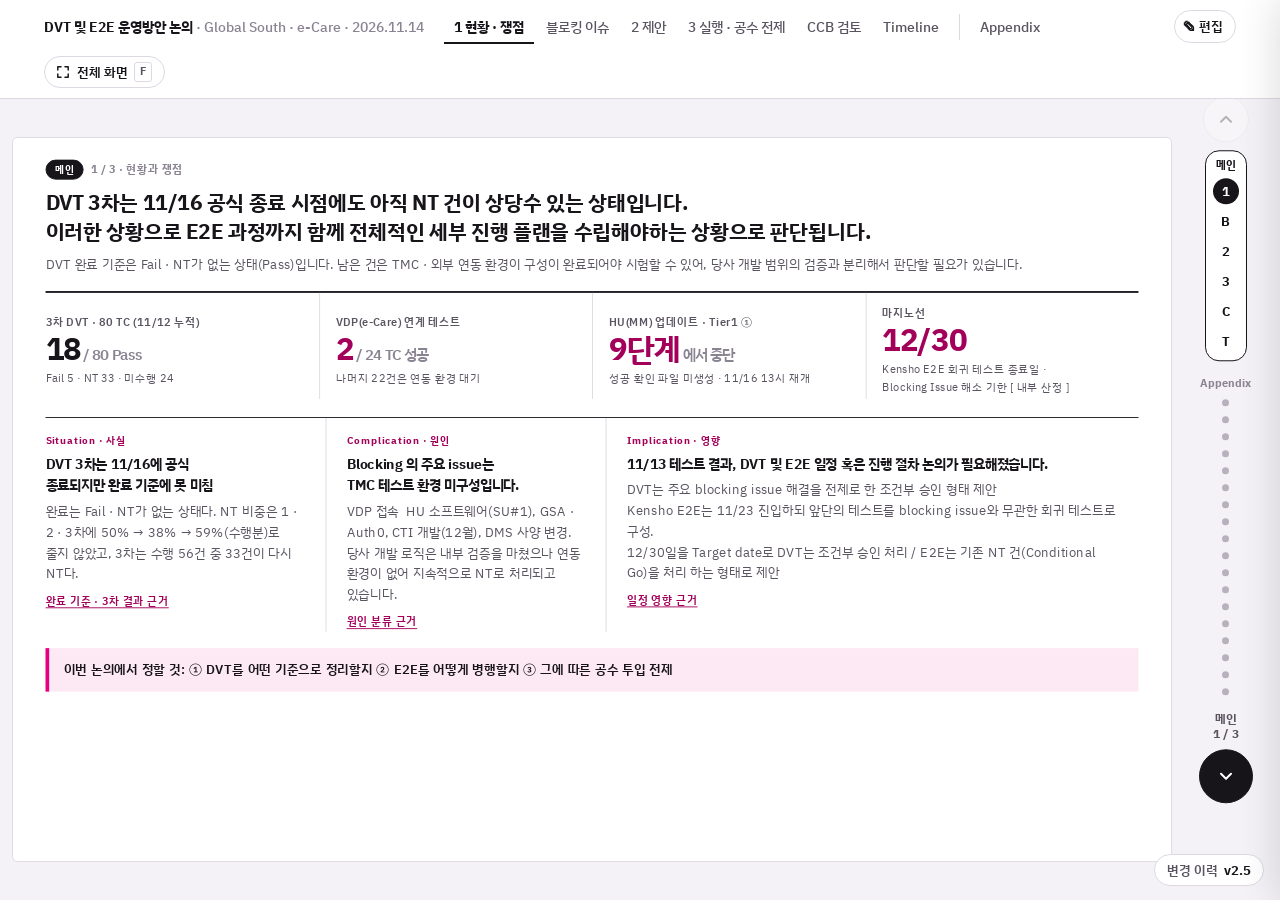
==== commit 2fdea07f: "v2.5: 현재 블로킹 이슈 · CCB 검토 장 추가 - 현재 블로킹 이슈(11/17 기준 잔여 이슈 5건 · DVT 실질 완료 시점 검토) 장 추가 - CCB 검토 장: uCub" ====
--- a/index.html
+++ b/index.html
@@ -729,6 +729,22 @@
 #app .ed-flex { display: block !important; }
 .ed-ui .c-w { display: none; }
 .ed-ui[data-sel="el"] .c-w, .ed-ui[data-edit="1"] .c-w { display: inline-block; } /* 블록 선택 또는 글자 편집 중에 폭 · 한 줄 버튼 표시 */
+/* v2.5 블로킹 이슈 · CCB 검토 */
+.blk5 { margin-top: 18px; display: grid; grid-template-columns: repeat(5, 1fr); gap: 10px; }
+.blk5 .bc { border: 1px solid var(--line); border-radius: 10px; padding: 14px 14px 12px; background: var(--paper, #fff); min-width: 0; }
+.blk5 .bc h3 { font-size: 15px; margin: 0 0 8px; }
+.blk5 .bc .who { display: block; font-size: 12px; font-weight: 700; color: var(--accent-deep); margin-bottom: 6px; }
+.blk5 .bc b { display: block; font-size: 13.5px; line-height: 1.45; }
+.blk5 .bc p { font-size: 12.5px; line-height: 1.5; color: var(--ink-2); margin-top: 10px; }
+.blk5 .bc.hot { background: var(--ink); border-color: var(--ink); color: #fff; }
+.blk5 .bc.hot p { color: rgba(255,255,255,.75); }
+.blk5 .bc.hot .who { color: #ff7ab8; }
+.blk-t { margin-top: 18px; font-size: 16px; }
+.blk-foot { margin-top: 6px; font-size: 12.5px; color: var(--ink-2); }
+.ccb-cols { margin-top: 16px; display: grid; grid-template-columns: 1.9fr 1fr; gap: 20px; align-items: start; }
+.ccb-cols .nxt ol li { font-size: 13px; line-height: 1.5; }
+@media (max-width: 980px) { .blk5 { grid-template-columns: 1fr; } .ccb-cols { grid-template-columns: 1fr; } }
+.ccb-cols a.more { display: inline-block; margin-top: 8px; color: var(--accent-deep); font-weight: 600; font-size: 12.5px; }
 </style>
 </head>
 <body data-mode="changed">
@@ -755,7 +771,7 @@
   <div class="p-head"><button type="button" class="p-back" id="p-back"><svg viewBox="0 0 20 20" aria-hidden="true"><path d="M12 5 7 10l5 5" fill="none" stroke="currentColor" stroke-width="2" stroke-linecap="round" stroke-linejoin="round"/></svg>돌아가기</button><div><small id="p-kicker"></small><h3 id="p-title"></h3></div><button type="button" class="p-close" id="p-close">닫기</button></div>
   <div class="p-body" id="p-body"></div>
 </aside>
-<script id="data" type="application/json">{"meta":{"title":"DVT 및 E2E 운영방안 논의","project":"Global South · e-Care","date":"2026.11.14","asof":"11/14 논의 · Teams 11/13 · Confluence 11/12 · GSP DB 11/11 기준","changelog":[{"v":"v2.4","at":"2026.11.16","items":["화면 편집: 블록 폭 조절(넓게 · 좁게 · 폭 최대)과 한 줄로(넘치면 글자 자동 축소) 추가 — 블록 선택 · 글자 편집 중 모두 표시"]},{"v":"v2.3","at":"2026.11.16","items":["화면 편집: 블록 이동(▲ 위로 · ▼ 아래로 · Alt+↑/↓) 추가 — edits.json moves 로 저장","화면 편집: 한글 입력 중 Enter 줄바꿈 · 가로 배치 블록 줄바꿈 표시 보완"]},{"v":"v2.2","at":"2026.11.14","items":["11/13 이준제 보고(Teams) 반영: MS 장애로 다산 메일 · VPN 비밀번호 수신 불가 → VPN 1개로 진행, VDP Diag와 DMS 동시 진행 불가","HU(MM) 업데이트 현황 정정: ‘9단계 중 3단계’ → Tier1 업데이트 ①의 9단계(성공 여부 확인)에서 중단, 결과 파일 미생성","VDP Diag 24 TC 중 2건 성공 · 3번째 문의 중, DMS 기준 정보 연동 미진행. 세 건 모두 11/16(월) 재개(VDP 10시 · HU 13시)"]},{"v":"v2.1","at":"2026.11.14","items":["현황 반영: VDP(e-Care) 연계 테스트 24 TC 중 2건 성공, HU 펌웨어 업데이트 9단계 중 3단계에서 중단","12/30을 Kensho E2E 회귀 테스트 종료일이자 주요 Blocking Issue 해소 마지노선으로 명시(1장 · 3장 · Timeline)","Copilot 제안(E2E Conditional Entry 핸드오프 패키지) 반영: ‘DVT Open Item 유지 + E2E 조건부 진입’ 표현, Gate G-01 ~ G-09, 11/20 진입 판정, 자원 · 계약 유지 전제","Appendix 추가: Gate, Copilot 제안 분석, 출처별 적용 한계. 패키지의 Risk Register 예시 행과 공수 수치(CCB v43)는 미반영"]},{"v":"v2.0","at":"2026.11.14","items":["문서를 ‘DVT 및 E2E 운영방안 논의’로 확장 — 메인 3장(현황과 쟁점 · 제안 · 실행과 공수 전제) + Timeline + Appendix 구조로 재구성","근거는 메인 장표에서 오른쪽 서랍으로 열리고, 서랍의 [부록에서 자세히] 버튼으로 해당 Appendix 페이지로 이동","기종결 · 11/15 종결 예정인 LG U+ 조치 항목(단말 개통 · uCube · 케이블 · 보안정책 등) 삭제","11/14 DVT · E2E 논의(회의록 · 화이트보드)를 반영: 조건부 승인안, 대안 비교, 공수 협의 전제, E2E 병행 트랙","이전 화면 편집 내용(edits.json)은 페이지 구조가 바뀌어 적용되지 않음"]},{"v":"v1.3","at":"2026.11.14","items":["화면 편집: 글자 서식 추가 — 굵게 · 기울임 · 밑줄 · 취소선(편집 중 선택한 글자, 또는 블록 · 글상자 전체), 글자 크기 조절(A− / A+)"]},{"v":"v1.2","at":"2026.11.14","items":["화면 편집: 글자 줄바꿈(Enter) 지원, 글상자 · 도형 크기를 8방향 핸들로 조절, 되돌리기를 일반적인 Undo 아이콘으로 변경"]},{"v":"v1.1","at":"2026.11.14","items":["화면 편집 기능 추가 — 상단 바 ✎ 편집에서 글자 수정, 도형(사각형 · 원 · 선 · 화살표 · 글상자), 블록 배경 · 글자색 변경","수정 내용은 edits.json 에 저장되어 git 에 커밋되고, 자동 배포로 사이트에 반영 (저장은 GitHub 토큰이 있는 편집자만 가능)","파비콘 추가. 보드의 숫자 · 근거 데이터는 v1 과 동일"]},{"v":"v1","at":"2026.11.14","items":["1 · 2 · 3차 DVT 결과(Confluence)와 PM 정례 10/07 ~ 11/11, E2E 사전준비, GSP DB 이슈트래킹을 한 보드로 정리","NT 원인을 원인 제공 조직(TMC · TMKR 측 협력사 · Dasan)별로 분류","3차 결과는 11/12 누적까지 반영. 11/13 HU 업데이트 · VDP Diag 1차 결과는 미게시라 미반영"]}]},"src":{"r1":{"t":"1차 DVT 결과","u":"https://toyotasystem.atlassian.net/wiki/spaces/GSP/pages/1077018632"},"r2":{"t":"2차 DVT 결과","u":"https://toyotasystem.atlassian.net/wiki/spaces/GSP/pages/1103003658"},"r3":{"t":"3차 DVT 결과 (v4, 11/12)","u":"https://toyotasystem.atlassian.net/wiki/spaces/GSP/pages/1133412396"},"st":{"t":"DVT_SystemTest (TC 문서)","u":"https://toyotasystem.atlassian.net/wiki/spaces/GSP/pages/1016135985"},"pm1007":{"t":"(10/07) PM 정례회의","u":"https://toyotasystem.atlassian.net/wiki/spaces/GSP/pages/1079279680"},"pm1021":{"t":"(10/21) PM 정례회의","u":"https://toyotasystem.atlassian.net/wiki/spaces/GSP/pages/1100906654"},"pm1028":{"t":"(10/28) PM 정례회의","u":"https://toyotasystem.atlassian.net/wiki/spaces/GSP/pages/1113784433"},"pm1103":{"t":"(11/03) PM 정례회의","u":"https://toyotasystem.atlassian.net/wiki/spaces/GSP/pages/1121189948"},"pm1111":{"t":"(11/11) PM 정례회의","u":"https://toyotasystem.atlassian.net/wiki/spaces/GSP/pages/1137704961"},"pre":{"t":"E2E 사전준비 (11/11)","u":"https://toyotasystem.atlassian.net/wiki/spaces/GSP/pages/1133608962"},"sch":{"t":"E2E 세부일정 (11/03)","u":"https://toyotasystem.atlassian.net/wiki/spaces/GSP/pages/1121320967"},"db":{"t":"GSP DB · 이슈트래킹 통합본 (11/11)","u":""},"hp":{"t":"E2E Conditional Entry Handoff 패키지 (Copilot 제안, 11/14)","u":"","n":"내부 자료"},"pmr":{"t":"E2E · DVT PM 보고서 (11/06)","u":"","n":"내부 자료"},"wk":{"t":"주간보고 10월 3주차 (10/19)","u":"","n":"내부 자료"},"mail0915":{"t":"일정 협의 요청 메일 (9/15)","u":"","n":"내부 자료"},"mail1027":{"t":"추가 투입 공수 관련 메일 (10/27)","u":"","n":"내부 자료"},"ccb":{"t":"추가 인력 투입 CCB (11/07 v43)","u":"","n":"내부 자료"},"cto":{"t":"CTO DVT Gating 프로세스","u":"","n":"일반 원칙"},"tm1113":{"t":"Teams 11/13 17:55 이준제 보고 (DVT 3차 진행 현황)","u":"","n":"내부 자료"}},"rounds":[{"id":"r1","name":"1차","period":"10/06 ~ 10/14","scope":"GS","tc":290,"pass":132,"fail":14,"nt":144,"rest":0,"src":"r1","note":"e-Care 미실시(9/22 계획: “e-Care가 테스트 불가라서 GS만”)"},{"id":"r2","name":"2차","period":"10/22 ~ 10/30","scope":"GS + e-Care(OPW·CCW)","tc":854,"pass":523,"fail":8,"nt":323,"rest":0,"src":"r2","note":"CCW 236 TC 전량 NT (CTI 미개발)"},{"id":"r3","name":"3차","period":"11/11 ~ (진행 중)","scope":"GS + e-Care + DMS + VDP Diag","tc":80,"pass":18,"fail":5,"nt":33,"rest":24,"src":"r3","note":"11/12 누적. 미수행 24건은 VDP Diag 신규 TC(11/13 TMC와 시험 예정)"}],"daily":{"r1":{"head":["일자","Acted","Pass","Fail","NT","Remained TC"],"rows":[["10/06","40","22","15","3","250"],["10/07","290","50","207","33","0"],["10/08","125","36","52","37","165"],["10/12","215","71","106","38","75"],["10/13","290","119","14","157","-"],["10/14 (통합)","290","132","14","144","-"]],"notes":["원본 표의 Planned(old)는 일자별 38·64·69·56·63, 합계 290. 10/12·10/13은 Planned(new) 82·83으로 재계획","10/07 Fail 207건 → 10/13 14건: 10/07 PM 정례에서 “Block 분류 폐지, Block은 Fail로 재분류, NT는 진입 자체가 불가한 항목으로 한정”하기로 한 뒤 재판정·재시험이 이어짐","GSP DB 정리: 10/13 NT 157건 중 112건이 선행 Fail에 의한 Block(Skip Vehicle Association 등)"]},"r2cum":{"head":["일자","누적 Acted","Pass","Fail","NT","비고"],"rows":[["10/22","598","199","37","362","CCW 236 포함"],["10/23","667","350","29","288","선행조건 NT를 시험 가능 조건으로 변경"],["10/26","755","411","30","314","Fail에 의한 Blocked 포함"],["10/28","833","501","16","316",""],["10/29","839","512","13","314",""],["10/30","854","523","8","323","최종"]]},"r2area":{"head":["영역","TC","Pass","Fail","NT"],"rows":[["Global South (GS)","326","262","5","59"],["오퍼레이션 웹 (OPW)","292","261","3","28"],["콜센터 웹 (CCW)","236","0","0","236"],["합계","854","523","8","323"]]},"r3area":{"head":["영역","TC","구성","Pass","Fail","NT","미수행"],"rows":[["GS","20","2차 Fail 5 + NT 15","2","3","15","0"],["e-Care (OPW)","9","2차 Fail 3 + NT 6","9","0","0","0"],["DMS 연동","27","Fail 6 + NT 21","7","2","18","0"],["VDP (Diag) 연동","24","3차 신규 TC","0","0","0","24"],["합계","80","","18","5","33","24"]]},"r3day":{"head":["일자","Planned","Acted","Pass","Fail","NT","Remained TC"],"rows":[["11/11","-","55","11","9","35","25"],["11/12","1","8","7","1","0","24"],["11/12 누적","","56","18","5","33","24"],["11/13","24","","","","",""],["11/16 ~ 11/19","TBD","","","","",""]],"notes":["11/12 Acted 8건 중 7건은 11/11 Fail 재시험(누적 Acted 55 → 56). 누적 Fail 9 → 5, NT 35 → 33","OPW 9건은 2차 Fail 3 + NT 6 전량 Pass(11/12)","11/13 이후 결과는 Confluence에 아직 게시되지 않음(조회 11/14). 결과 페이지에는 첨부가 없음"]}},"ntWhy":{"total":323,"parts":[{"k":"ccw","label":"CCW","n":236,"cause":"CTI 미개발","owner":"tck","fact":"10/21 PM: “Call Center Web은 CTI 미연동 항목에 대해 사유를 기재하여 N/T 처리”. 11/03 PM: “CTI 미개발 영향으로 N/T 비중이 높은 상황”"},{"k":"gs","label":"GS","n":59,"cause":"HU·MM·GSA + 선행 Fail","owner":"mix","fact":"2차 결과표: “Fail에 의한 Blocked 포함”. 11/11 PM: “MM Update 이후 기존 N/T였던 요금제/Provisioning 관련 항목 재검증”"},{"k":"opw","label":"OPW","n":28,"cause":"VDP·DMS 연동","owner":"mix","fact":"10/21 PM: “TMC/VDP, TCK/CTI, DMS 등 외부 연동 제약으로 전체 TC 수행 제한”. 10/28 PM: “e-Care는 Emulator 기반 검증 비중이 높아 실제 연동 검증에는 제약”"}],"owners":[{"id":"tmc","name":"TMC","sub":"일본 원청 · VDP · TSC","tone":"a"},{"id":"tck","name":"TMKR 측 협력사","sub":"TCK(CTI) · SE파트너스(DMS)","tone":"b"},{"id":"dsn","name":"Dasan","sub":"개발 · 시험 수행","tone":"d"}],"blockers":[{"id":"cti","owner":"tck","title":"CTI 미개발 → 콜센터 웹 시험 불가","iss":"ISS-001","tc":"CCW 236 TC (2차 NT의 73%)","when":"12월 (확정일 없음)","facts":["10/28 PM: 대체방안은 안정성 우려로 철회, 정식 추가 개발 착수 — 약 1개월 반 소요","11/03 PM: 완료 시점 12월 수준, 실제 연동 가능 시점은 TCK와 재확인 필요","E2E 사전준비 #10 CTI 중계: 상태 ‘외부일정대기’, 마감일 ‘???’, PIC TMKR","GSP DB: TCK 견적이 Dasan 회신 누락으로 홀딩된 기간이 있었음(10/22, 권다운 지적)"],"src":["pm1028","pm1103","pre","db"]},{"id":"vdp","owner":"tmc","title":"VDP 접속정보 지연·오류 → e-Care 진단 데이터 미수신","iss":"ISS-002 · 025","tc":"VDP Diag 24 TC 미수행, OPW NT 일부","when":"11/13 1차 · 11/16 ~ 20 2차","facts":["10/28 PM: 접속 지연 원인은 Endpoint URL·IP·API Key 등 접속정보 확보 지연. 접속 후에도 ‘유효하지 않은 차량’ Error","GSP DB: TMC 접속정보·Endpoint·ID 안내 오류·누락이 10/6 ~ 11/2 반복(Dasan 정리표), CoCo 5 / Diag 032로 ID 안내 불일치","11/11 Teams(이준제): “아직도 연동이 안 되기 때문에 의미는 없다, API 테스트 가능 여부만 의미”","E2E 사전준비: VDP Diag 별도 접속정보 필요, GetAllDTC 결과 수신 테스트 지연(Backlog PRJ_0333-32)"],"src":["pm1028","db","pre"]},{"id":"hu","owner":"tmc","title":"HU 소프트웨어가 SU#1 → MM Flag 미반환, HU 화면 시험 불가","iss":"ISS-003 · 004","tc":"GS NT 중 요금제·Provisioning·HU 화면 항목","when":"11/13 원격 업데이트(TMC 지원)","facts":["11/03 PM: HU 물리 연결은 완료, Firmware 미수령으로 OTT·Wi-Fi·e-Care 화면 기반 검증 제한","E2E 사전준비 #4 SU#2 H/U SW Update: ‘진행중’, PIC TMC","11/11 TMC MM팀(Kawata): TMKR HU가 SU#1 SW라서 MM Provisioning 불가. TMC 사양 문제는 아님","GSP DB는 원인을 ‘TMC 공급 HU SW 구버전 + 한국 측 업데이트 미실행’ 복합으로 기록"],"src":["pm1103","pre","db"]},{"id":"gsa","owner":"tmc","title":"GSA 신규 버전·Auth0 → 딥링크 흰 화면","iss":"ISS-007","tc":"GS GSA·DeepLink 항목","when":"TMC 일정 대기","facts":["E2E 사전준비 #14·#17: GSA App 신규 버전·Service Package 수정본 ‘외부일정대기’, PIC TMC","GSP DB: Global App이 TMC Auth0(tr-th-acos)를 써서 Local App 딥링크 시 흰 화면 — TMC가 원인 인정(11/6)","11/11 PM: DVT 3차 중점 항목에 GSA 설치·Login, DeepLink/상품가입 Flow 포함"],"src":["pre","db","pm1111"]},{"id":"dtc","owner":"tmc","title":"DTC 재현 방법(CANoe) 미확정","iss":"Backlog PRJ_0333-54","tc":"e-Care 경고·DTC 시나리오","when":"미정","facts":["E2E 사전준비 #5: e-Care 시험용 고장진단코드 생성·재현 ‘진행중’, TMC에서 유형별 코드 발생 필요, PIC TMC","10/21 PM: CANoe 파일 제공을 TMC에 요청 중, 지연 시 TMC가 직접 Warning Event Trigger하는 방안 병행 문의"],"src":["pre","pm1021"]},{"id":"dms","owner":"tck","title":"DMS 사양 변경 지속 → 시나리오 재작성","iss":"ISS-008","tc":"DMS 연동 27 TC (3차 NT 18)","when":"API 5 → 24개 반영 중","facts":["10/21 PM: DVT 진행 중 DMS 추가 요구사항이 지속 유입, 10/23 기준 개발 범위 Freeze 합의","E2E 사전준비 #9: DMS API 개통 5 → 24개 변경, 시나리오 업데이트 필요, PIC TMKR","e-Care IF 정의서 v1.23(11/05): warningClearFlag 처리 등 변경 계속","11/11 e-Care4: DMS 칩 생성 기준 변경 제안(선호센터 칩 우선) — 결정 대기"],"src":["pm1021","pre","db"]},{"id":"fix","owner":"dsn","title":"2차 Fail 8건 수정 · 3차 재시험","iss":"ISS-009","tc":"GS Fail 5 · OPW Fail 3","when":"OPW 3건 11/12 Pass, GS 잔여 Fail 3","facts":["11/03 PM: Fail 8건은 3차 전 수정 가능한 범위로 판단","3차 11/12 누적: OPW 9건 전량 Pass, GS Pass 2 · Fail 3 · NT 15","GSP DB: Dasan 측 CTI 견적 회신 누락(10/22)이 CTI 일정 홀딩에 영향"],"src":["pm1103","r3","db"]}]},"remain":{"r3":{"pass":18,"fail":5,"nt":33,"rest":24,"tc":80},"carry":[{"k":"GS","nt2":59,"in3":15},{"k":"OPW·DMS","nt2":28,"in3":27},{"k":"CCW","nt2":236,"in3":0}],"carryNote":"3차 범위 정의는 “2차 DVT의 fail 항목과 fail에 따른 N/T 항목”(3차 결과 페이지). 3차 NT 편성은 GS 15 + e-Care 6 + DMS 21 = 42. OPW·DMS의 27은 2차 OPW NT 28과 대응한다고 보고 계산한 값으로, DMS 27건의 2차 근거 행은 결과표에서 직접 확인되지 않음(2차 Fail은 GS 5·OPW 3뿐인데 3차 DMS는 Fail 6으로 표기)"},"deck":{"s1":{"kicker":"1 / 3 · 현황과 쟁점","title":"DVT 3차는 11/16 공식 종료 시점에도 VDP 연계 24 TC 중 2건 성공에 그치고, HU 업데이트는 9단계 성공 확인에서 멈춰 있다. 주요 Blocking Issue는 12/30까지 풀려야 한다","lede":"DVT 완료 기준은 Fail · NT가 없는 상태(Pass)다. 남은 건은 TMC · 외부 연동 환경이 열려야 시험할 수 있어, 당사 개발 범위의 검증과 분리해서 판단할 필요가 있다.","kpis":[{"k":"ev:status","small":"3차 DVT · 80 TC (11/12 누적)","v":"18","em":"/ 80 Pass","d":"Fail 5 · NT 33 · 미수행 24"},{"k":"ev:vdp","small":"VDP(e-Care) 연계 테스트","v":"2","em":"/ 24 TC 성공","d":"나머지 22건은 연동 환경 대기","hot":true},{"k":"ev:hu","small":"HU(MM) 업데이트 · Tier1 ①","v":"9단계","em":"에서 중단","d":"성공 확인 파일 미생성 · 11/16 13시 재개","hot":true},{"k":"ev:deadline","small":"마지노선","v":"12/30","em":"","d":"Kensho E2E 회귀 테스트 종료일 · Blocking Issue 해소 기한","hot":true}],"cols":[{"tag":"Situation · 사실","head":"DVT 3차는 11/16에 공식 종료되지만 완료 기준에 못 미친다","body":"완료는 Fail · NT가 없는 상태다. NT 비중은 1 · 2 · 3차에 50% → 38% → 59%(수행분)로 줄지 않았고, 3차는 수행 56건 중 33건이 다시 NT다.","ev":"ev:complete","more":"완료 기준 · 3차 결과 근거"},{"tag":"Complication · 원인","head":"막고 있는 것은 당사 개발 범위 밖의 환경이다","body":"VDP 접속 · 콜백 환경, HU 소프트웨어(SU#1), GSA · Auth0, CTI 개발(12월), DMS 사양 변경. 당사 개발 로직은 내부 검증을 마쳤으나 연동 환경이 없어 시험 완료로 인정받지 못한다. 외부 환경 미비 위험은 9월 일정 협의에서 이미 제기되었다.","ev":"ev:cause","more":"원인 분류 근거"},{"tag":"Implication · 영향","head":"현행대로면 DVT가 1 ~ 2월로 밀리고 E2E와 겹친다","body":"E2E는 11/23 진입, 12/30 회귀 테스트 종료로 잡혀 있다. 12/30까지 주요 Blocking Issue가 풀리지 않으면 E2E 지속 여부와 후속 일정을 재협의해야 한다.","ev":"ev:impact","more":"일정 영향 근거"}],"ask":"이번 논의에서 정할 것: ① DVT를 어떤 기준으로 정리할지 ② E2E를 어떻게 병행할지 ③ 그에 따른 공수 투입 전제"},"s2":{"kicker":"2 / 3 · 제안","title":"당사 개발 범위는 조건부 승인하되 잔여 항목은 Open Item으로 유지하고, E2E는 조건부로 진입(Conditional Go)하는 안을 제안한다","lede":"‘DVT 완료’가 아니라 ‘DVT Open Item 유지 + E2E 조건부 진입’으로 분리해 표기한다. 현행 유지와 전면 재일정은 종료 시점이 불확실하다.","optHead":["","A. 현행 유지","B. Open Item 유지 + 조건부 진입 (제안)","C. 전면 재일정"],"optRows":[["방식","Fail · NT 0이 될 때까지 DVT 연장","당사 개발 범위만 조건부 승인, 외부 영역은 Open Item으로 유지 · 별도 재시험","DVT · E2E 일정 전체 재수립"],["DVT","1 ~ 2월 (외부 환경 해소에 종속)","Pass · 완료로 표기하지 않음. 조건 확정 후 약 1개월 추가 검증, 잔여는 환경 확보 후 재시험","재수립 일정에 따름 (미정)"],["E2E 영향","11/23 진입과 충돌, 기간 중첩","DVT와 이중 트랙 병행, 12/30까지 Blocking 해소","진입 시점 후퇴"],["필요 결정","DVT 기간 변경 (CCB 연계)","TMKR의 조건부 승인 + 11/20 진입 판정","전 일정 합의"]],"optEv":["ev:optA","ev:optB","ev:optC"],"scopeTitle":"조건부 승인 범위(안)","scopeIn":["서비스 가입","ACOS 인터페이스","VDP 연계 테스트"],"scopeOut":["TMC 영역 — HU 기능 등 외부 연동 환경에 종속된 시험"],"scopeOpen":["조건 항목의 최종 확정","승인 후 개발 완료 검증의 지속 기간"],"word":"표현 원칙: ‘DVT 완료 · 조건부 완료’ 대신 ‘DVT Open Item 유지 + E2E 조건부 진입’. E2E는 잔여 DVT 재시험을 대체하지 않는다.","decide":"TMKR 결정 요청: 위 범위로 조건부 승인하고, 외부 영역은 Open Item으로 남겨 별도 일정으로 재시험한다. 진입 가부는 9개 Gate(G-01 ~ 09) 충족 여부로 11/20에 서면 판정한다."},"s3":{"kicker":"3 / 3 · 실행과 공수 전제","title":"E2E는 회귀 테스트 중심으로 병행 진입하고, 공수는 아래 다섯 가지 전제가 충족되는 범위에서 투입한다. 12/30이 마지노선이다","lede":"전제가 하나라도 달라지면 일정과 공수가 함께 달라진다. 이 장표는 공수 협의의 합의 대상이다.","premHead":["#","전제","충족 조건","충족되지 않으면"],"prem":[["1","DVT 정리 기준","조건부 승인 범위(서비스 가입 · ACOS IF · VDP)를 TMKR이 확정. 잔여는 Pass 전환 없이 Open Item 유지","연장 공수는 CCB 안건으로 별도 협의"],["2","E2E 진입 조건","일본 측이 회귀 테스트(Regression)를 준비(11/16 ~ 17 협의) + 11/20 Gate 판정","E2E 전체 재일정"],["3","외부 환경 해소","HU(MM) 업데이트 완료 · VDP 연계(24 TC) · CTI 완료를 12/30 이전에 확정 · 해소","12/30 초과 시 E2E 지속 여부 · 후속 일정 재협의. 해소 전 구간은 대기가 아닌 별도 범위"],["4","범위 변경","DMS 등 사양 변경은 TC 문서 기준으로 신규 · 재수행 범위 확정","변경분은 근거 기준으로 별도 협의"],["5","자원 · 계약 유지","잔여 검증 · 결함 수정 · 재시험 인력의 유지 기간과 최소 인원을 서면 확정. 추가 공수는 자동 승인이 아님","조건부 진입 보류, CCB 협의"]],"premEv":["ev:p1","ev:p2","ev:p3","ev:p4","ev:p5"],"tracks":[{"h":"E2E #1 · 병행 진입 (~ 12/30)","b":"회귀 테스트(Regression) + ACOS IF 기반 TC. 회귀용 24 DCM 기자재 활용(Global · ACOS 대상). 12/30까지 Blocking Issue 해소가 전제","ev":"ev:e2e1"},{"h":"E2E #2 · 정상 상태 전제","b":"외부 환경이 정상일 때 가능한 시나리오. 현재 상태로는 불가해 순연","ev":"ev:e2e2"}],"next":["11/16(월) DVT 3차 Fail 결과와 DVT · E2E 자료 정리, 일본 측 회귀 테스트 준비 여부 협의(~ 17일)","11/20 Go / Conditional Go / No-Go 서면 판정(PM 보고 제안)","11/23 조건부 진입, 12/30까지 Blocking Issue 해소 · 회귀 테스트 종료"],"tl":"타임라인 전체 보기"},"tl":{"kicker":"Timeline · DVT / E2E 운영 일정(안)","title":"11/20 판정으로 조건부 진입하고, 12/30(마지노선)까지 Blocking Issue를 풀어 회귀 테스트를 마친다","lede":"12/30은 Kensho E2E 회귀 테스트 종료일이자 주요 Blocking Issue 해소 기한이다. 점선은 미확정 구간이다.","start":[2026,11,13],"days":49,"marks":[{"d":[2026,11,13],"l":"11/13","ev":"ev:t1113"},{"d":[2026,11,16],"l":"11/16 (월)","ev":"ev:t1116"},{"d":[2026,11,17],"l":"11/17","ev":"ev:t1117"},{"d":[2026,11,20],"l":"11/20 판정","ev":"ev:t1120"},{"d":[2026,11,23],"l":"11/23","ev":"ev:t1123"},{"d":[2026,12,30],"l":"12/30 마지노선","ev":"ev:deadline","dead":true}],"lanes":[{"h":"DVT","sub":"3차","bars":[{"a":[2026,11,13],"b":[2026,11,16],"t":"dvt","l":"3차 공식 종료 11/16"},{"a":[2026,11,16],"b":[2026,12,16],"t":"cond","dash":true,"l":"조건부 승인 범위 검증 (약 1개월, 미확정)","ev":"ev:optB"}]},{"h":"외부 환경","sub":"해소 시점","bars":[{"a":[2026,11,13],"b":[2026,11,14],"t":"ext","l":"HU 업데이트 (9단계 확인에서 중단)","pin":true,"ev":"ev:hu"},{"a":[2026,11,16],"b":[2026,11,20],"t":"ext","l":"VDP Diag 2차 (연계 2/24)","ev":"ev:vdp"},{"a":[2026,12,1],"b":[2026,12,30],"t":"ext","dash":true,"l":"CTI 개발 완료 (12월, 일자 미정)","ev":"ev:cause"}]},{"h":"E2E #1","sub":"회귀 · ACOS IF","bars":[{"a":[2026,11,23],"b":[2026,12,30],"t":"e2e","l":"회귀 테스트 + ACOS IF 기반 TC (일본 측 준비 전제)","ev":"ev:e2e1"}]},{"h":"E2E #2","sub":"정상 상태 전제","bars":[{"a":[2026,12,1],"b":[2026,12,30],"t":"late","dash":true,"l":"현재 상태로는 불가 → 순연","ev":"ev:e2e2"}]}],"notes":["11/16 ~ 17 일본 측 협의 결과에 따라 E2E #1 병행 또는 전체 재일정","12/30까지 주요 Blocking Issue 미해소 시 E2E 지속 여부와 후속 일정 재협의","DVT 기간 변경은 CCB 연계 안건"]},"ev":{"status":{"kicker":"근거 · 3차 DVT","title":"3차 80 TC 중 Pass 18, 미검증 62","facts":["11/12 누적: Pass 18 · Fail 5 · NT 33 · 미수행 24 (80 TC)","미수행 24건은 VDP Diag 신규 TC — TMC 연동이 열려야 시작","수행한 56건 중 33건(59%)이 NT — 2차에서 막혔던 TC가 같은 조건에서 다시 NT","NT 비중 추이: 1차 50%(144/290), 2차 38%(323/854), 3차 59%(33/56)"],"src":["r1","r2","r3"],"apx":"apx-r3"},"complete":{"kicker":"근거 · 완료 기준","title":"Fail · NT가 없어야 Pass","facts":["11/14 논의: DVT 완료는 Fail · NT가 없는 상태","10/07 PM 합의: NT는 진입 자체가 불가한 항목, 진입 후 실패는 Fail","일반 품질 Gate 원칙: 단순 기간 종료가 아니라 사전 정의된 기준과 증적을 충족해야 다음 단계로 이행(CTO DVT Gating 준거 — 본 프로젝트 직접 적용 기준은 아님)"],"src":["pm1007","cto"],"apx":"apx-mtg"},"vdp":{"kicker":"근거 · VDP","title":"VDP(e-Care) 연계 테스트 24 TC 중 2건 성공","facts":["11/13 이준제 보고: 24 TC 중 2건 성공, 3번째 TC는 성공 여부를 TMC에 문의 중. 11/16(월) 10시 재개","11/13 MS 장애로 다산 메일 수 · 발신 불가 → 메일로 받는 VPN 비밀번호를 받지 못해 이준제 VPN 1개로만 진행 — VDP Diag와 DMS 기준 정보 시험을 동시에 할 수 없었음","VDP 접속정보 지연 · 오류, 콜백(CoCo Callback) 미수신으로 DTC 수집 후속 처리 미검증","일본 측 VDP 서버 정보는 10/05 제공 예정이었음(9/15 일정 협의 메일). 외부 환경 준비 전 착수 시 미시험 증가 · 결과 유효성 저하 가능성을 사전 제기","VDP Diag 2차 11/16 ~ 20 예정"],"src":["tm1113","pm1028","mail0915","pmr","db"],"apx":"apx-cause"},"hu":{"kicker":"근거 · HU","title":"HU(MM) 업데이트 — Tier1 업데이트 ①의 9단계(성공 여부 확인)에서 중단","facts":["11/13 이준제 보고: 업데이트 절차 ④ Tier1 업데이트 ① → 9단계 ‘성공 여부 확인’에서 중단. write_result_sub_sucess.txt 파일이 생성되지 않음","11/16(월) 13시 TMC 카키하라 상과 이어서 진행 예정","v2.1의 ‘9단계 중 3단계’ 표기는 11/13 보고와 달라 이번 판에서 정정","HU 소프트웨어가 SU#1 → MM Flag 미반환, Wi-Fi · OTT · Digital Key 등 HU 기반 시험 제한","HU 환경 미구축 31건이 1차 NT의 일부(10/19 스냅샷)"],"src":["tm1113","pm1103","pre","wk"],"apx":"apx-cause"},"deadline":{"kicker":"근거 · 마지노선","title":"12/30 = 회귀 테스트 종료일 · Blocking Issue 해소 기한","facts":["Kensho E2E 회귀 테스트 종료일(E2E 세부일정상 e-Care E2E 종료일 12/30)","11/14 논의: 주요 Blocking Issue가 12/30에는 풀려야 한다는 의미의 마지노선","미해소 시 E2E 지속 여부와 후속 일정을 관련 당사자가 재협의(조건부 진입 승인문 원칙)"],"src":["sch","hp"],"apx":"apx-gate"},"cause":{"kicker":"근거 · 원인","title":"NT의 원인은 외부 연동 환경","facts":["CTI 미개발: CCW 236 TC(2차 NT의 73%), 완료 12월 — TMKR 측 협력사 영역","TMC: VDP 접속정보 · 콜백, HU 소프트웨어(SU#1), GSA · Auth0, DTC 재현 방법 미확정","DMS 사양 변경 지속: API 5 → 24개, 시나리오 재작성","1차 NT 144건 중 Blocked 104 + HU 환경 미구축 31 = 135건(93.8%)이 선행조건 · 환경 제약과 연관(10/19 스냅샷)","11/14 논의: 당사 개발 로직은 내부 검증 완료"],"src":["pm1028","pm1103","pre","wk","db"],"apx":"apx-cause"},"impact":{"kicker":"근거 · 일정 영향","title":"현행 방식이면 1 ~ 2월","facts":["현행 방식(Fail · NT 0까지)을 이어가면 DK 완료 기준으로 1 ~ 2월까지 걸릴 수 있다","E2E 현행 진입 11/23과 중첩 — 11/03 PM 합의: E2E 진입 시점에는 알려진 제약으로 NT가 생기지 않도록 일정 재구성","DVT 기간 변경은 CCB 안건과 연계된다(기존 1개월 → 1.5개월 변경안)"],"src":["pm1103","pm1111","ccb"],"apx":"apx-plan"},"optA":{"kicker":"근거 · 대안 A","title":"현행 유지","facts":["Fail · NT가 0이 될 때까지 DVT를 연장","외부 환경(HU · VDP · CTI) 해소 일정에 종속되어 종료일을 약속할 수 없음","E2E와 일정이 겹치고 DVT 기간 변경은 CCB 안건"],"apx":"apx-opt"},"optB":{"kicker":"근거 · 대안 B (제안)","title":"Open Item 유지 + E2E 조건부 진입","facts":["당사 개발 범위(서비스 가입 · ACOS IF · VDP 연계)에 한정해 조건부 승인","TMC 영역(HU 기능 등)은 범위에서 제외, Open Item으로 유지하고 환경 확보 후 별도 재시험","DVT를 완료 · Pass로 표기하지 않음 — E2E 진입 승인과 DVT 완료 승인을 분리(Copilot 제안)","승인 후에도 개발 완료 검증 약 1개월 추가","TMKR이 판단해야 한다 — 당사가 임의로 종결하지 않음"],"src":["hp"],"apx":"apx-scope"},"optC":{"kicker":"근거 · 대안 C","title":"전면 재일정","facts":["일본 측 협의가 이루어지지 않거나 Gate를 충족하지 못하는 경우의 대안(No-Go / Scope Reduction)","DVT · E2E 일정 전체를 다시 수립하며 종료 시점은 미정"],"apx":"apx-opt"},"p1":{"kicker":"전제 1","title":"DVT 정리 기준","facts":["조건부 승인 범위: 서비스 가입 · ACOS 인터페이스 · VDP 연계 테스트","FAIL은 FAIL, 시험 불가는 N/T · External Blocked로 유지 — 일정을 이유로 Pass 전환하지 않음","승인 후 개발 완료 검증은 약 1개월(미확정)","미승인 시 DVT 연장분은 CCB 안건으로 협의"],"src":["hp"],"apx":"apx-man"},"p2":{"kicker":"전제 2","title":"E2E 진입 조건","facts":["Global South · ACOS 인터페이스 E2E는 현재 불가","회귀 테스트는 일본 측 담당이 준비하면 가능 — 11/16 ~ 17 협의","11/20 Gate G-01 ~ G-09 충족 여부로 Go / Conditional Go / No-Go 서면 판정(PM 보고 제안)","불가 시 전체 재일정"],"src":["pmr","hp"],"apx":"apx-gate"},"p3":{"kicker":"전제 3","title":"외부 환경 해소 (12/30)","facts":["HU(MM) 업데이트 완료, VDP 연계 24 TC, DMS 기준 정보 연동, CTI 개발(12월) 해소","12/30이 마지노선 — 이후에는 E2E 지속 여부 · 후속 일정 재협의","해소 전 구간은 시험 가능 범위가 아니므로 대기 공수와 구분"],"src":["pm1103","pre"],"apx":"apx-cause"},"p4":{"kicker":"전제 4","title":"범위 변경 처리","facts":["DMS API 5 → 24개 변경, VDP Diag 24 TC는 3차 신규","TMKR 의견(11/11, 합의 아님): 규격 변경에 따른 실제 개발 · 시험은 근거 기준으로 별도 검토 가능, 일정 지연에 따른 단순 대기는 인정 어려움"],"src":["pm1111"],"apx":"apx-man"},"p5":{"kicker":"전제 5","title":"자원 · 계약 유지","facts":["잔여 검증 · 결함 수정 · 재시험이 끝날 때까지 필요한 개발 · QA 인력과 계약 범위를 유지","기존 계획 · 인력 Shift · 실제 순증 공수 · DVT Carry-over 조치 범위를 분리 기록","조건부 진입 승인은 추가 공수 · 비용의 자동 승인이 아님","검토 의견(10/27): 기존 리소스를 어떻게 활용했는지까지 함께 봐야 함"],"src":["ccb","mail1027","hp"],"apx":"apx-man"},"e2e1":{"kicker":"E2E #1","title":"회귀 테스트 + ACOS IF 기반 TC (~ 12/30)","facts":["일본 측이 회귀 테스트를 준비하면 현 시점에도 수행 가능","회귀용 24 DCM 기자재는 준비 완료(사전준비 #2) — Global · ACOS 대상","회귀 테스트 종료일 12/30 = Blocking Issue 해소 마지노선","11/03 PM 합의: 시험 가능 범위를 세분화하고 시작부터 NT가 예상되는 TC를 최소화"],"src":["pm1103","pre","sch"],"apx":"apx-pre"},"e2e2":{"kicker":"E2E #2","title":"정상 상태를 전제로 한 시나리오","facts":["현재 상태(외부 환경 미비)로는 수행 불가 → 순연","E2E는 토요타 공식 검증 Event — 공식 문서(Spec · TC)를 기준으로 하며 구두 설명만으로 이슈를 종료하지 않음(11/11 PM)","E2E는 잔여 DVT 재시험의 대체 수단이 아님"],"src":["pm1111","hp"],"apx":"apx-pre"},"t1113":{"kicker":"Timeline","title":"11/13 — HU 업데이트 · VDP Diag 1차 · DMS (MS 장애)","facts":["MS 장애로 다산 메일 불가 → VPN 비밀번호 미수신, 이준제 VPN 1개로만 진행","HU(MM) 업데이트: Tier1 업데이트 ①의 9단계(성공 여부 확인)에서 중단 → 11/16 13시 재개","VDP Diag: 24 TC 중 2건 성공, 3번째 TC 성공 여부 문의 중 → 11/16 10시 재개","DMS 기준 정보 연동: VPN 미접속으로 진행 못 함 → 11/16 진행 예정","MM 업데이트 후 기존 NT 요금제 · Provisioning 재검증 대상"],"src":["tm1113"],"apx":"apx-cause"},"t1116":{"kicker":"Timeline","title":"11/16(월) — DVT 3차 공식 종료 · 11/13 미완 시험 재개","facts":["10시 VDP Diag 재개, 13시 HU(MM) 업데이트 재개(TMC 카키하라 상), DMS 기준 정보 연동 진행(11/13 이준제 보고)","DVT 3차 Fail 결과 정리(저녁까지)","DVT · E2E 자료 정리, 일본 측 협의(월 ~ 화)"],"apx":"apx-mtg"},"t1117":{"kicker":"Timeline","title":"11/17 — 현행 DVT 종료일","facts":["3차 결과 일정 칸: 11/17 ~ 11/19 TBD, E2E 세부일정은 11/17 종료"],"src":["r3","sch"],"apx":"apx-plan"},"t1120":{"kicker":"Timeline","title":"11/20 — E2E 진입 Gate 판정","facts":["PM 보고(11/06) 제안: 11/20에 범위 · 리스크를 서면 확정하고 Go / Conditional Go / No-Go 판정","판정 기준: 9개 Mandatory Gate(G-01 ~ G-09)","참고: 11/20은 진척 보고회 일자이기도 함"],"src":["pmr","hp"],"apx":"apx-gate"},"t1123":{"kicker":"Timeline","title":"11/23 — 현행 E2E 진입일","facts":["E2E 세부일정(11/03): 24SU#2 LifeCycle 11/23 ~ 11/30","PM 보고(11/06): 진입일은 유지 가능하나 전체 범위 Go가 아닌 조건부 범위 진입 가능성이 높음"],"src":["sch","pmr"],"apx":"apx-pre"}}},"apxNew":{"m1":{"id":"apx-mtg","code":"","title":"11/14 DVT · E2E 운영방안 논의 요약","message":"실무자 논의를 쟁점 · 방향 · 미결 · 후속 조치로 재구성했다.","head":["구분","내용"],"rows":[["쟁점","DVT 3차는 11/16 공식 종료이나 Fail · NT가 남음. 완료는 Fail · NT가 없어야 인정"],["현황 (11/13 보고)","VDP(e-Care) 연계 테스트 24 TC 중 2건 성공(3번째 문의 중). HU(MM) 업데이트는 Tier1 ①의 9단계 성공 확인에서 중단. DMS 기준 정보 연동은 MS 장애 · VPN 문제로 미진행. 모두 11/16 재개"],["원인","TMC 연동 환경 부족이 주원인. 당사가 개발한 로직은 내부 검증 완료"],["영향","현행 방식 유지 시 1 ~ 2월(DK 완료)까지 지속 가능"],["방향","당사 개발 범위(서비스 가입 · ACOS IF · VDP 연계)로 한정한 조건부 승인 — TMC 범위(HU 기능) 제외. 그래도 약 1개월 추가. 잔여는 Open Item 유지"],["주의","조건부 승인은 TMKR이 판단해야 한다(당사 임의 종결 불가). DVT 미완료는 CCB와 연계"],["E2E","Global South · ACOS IF E2E는 현재 불가. 일본 측이 준비하면 회귀 테스트는 가능 → DVT + E2E 이중 트랙. 월 · 화 협의에 달림, 안 되면 전체 재일정"],["마지노선","Kensho E2E 회귀 테스트 종료일 12/30 — 주요 Blocking Issue가 이때까지 풀려야 함"],["후속","11/16 저녁까지 3차 Fail 결과 정리(핵심 근거), 선행 정상화 시 정리 가능 항목 16일 처리, 이후 E2E 진입과 DVT 연장 통합 논의"],["미결","조건 항목 최종 범위, 승인 후 검증 지속 기간"]]},"m2":{"id":"apx-scope","code":"","title":"조건부 승인 범위(안)","message":"무엇을 승인 대상으로 하고, 무엇을 Open Item으로 분리하는지의 구분이다. 최종 항목은 TMKR 협의로 확정한다.","head":["구분","항목","기준","비고"],"rows":[["승인 대상","서비스 가입","당사 개발 · 내부 검증 완료","승인 후 개발 완료 검증"],["승인 대상","ACOS 인터페이스","당사 개발 범위","E2E #1과 연계"],["승인 대상","VDP 연계 테스트","당사 개발 범위 (현재 2/24)","접속 · 콜백 환경 확보 전제"],["Open Item","HU 기능 등 TMC 영역","외부 연동 환경에 종속 (HU 업데이트 9단계 확인에서 중단)","환경 확보 후 별도 재시험"],["Open Item","CTI 연동(CCW 236 TC)","CTI 개발 완료(12월) 후","별도 DVT"],["미결","조건 항목 최종 · 지속 일정","TMKR 협의","—"]]},"m3":{"id":"apx-opt","code":"","title":"대안 비교 상세 (A · B · C)","message":"세 가지 운영안의 종료 시점, 영향, 위험, 필요한 결정을 비교한다.","head":["","A. 현행 유지","B. Open Item 유지 + 조건부 진입 (제안)","C. 전면 재일정"],"rows":[["DVT","1 ~ 2월 (외부 환경 종속)","완료 · Pass 표기 없이 Open Item 유지, 약 1개월 추가 검증","미정"],["E2E","11/23 충돌","병행(이중 트랙), 12/30까지 Blocking 해소","후퇴"],["장점","기준 변경 없음","범위 확정 → 일정 약속 가능, 상태 왜곡 없음","충돌 없이 재수립"],["위험","종료일 불확실, 장기 공수 소요","TMKR 승인 필요, 범위 해석 차이, 12/30 초과 시 재협의","전체 지연, 합의 비용"],["필요 결정","DVT 기간 변경(CCB 연계)","조건부 승인 + 11/20 진입 판정","전체 재합의"],["선택 조건","외부 환경이 곧 정상화될 때","그렇지 않을 때(현재)","일본 측 협의가 불발되거나 Gate 미충족"]]},"m4":{"id":"apx-man","code":"","title":"공수 협의 전제","message":"공수 투입은 아래 전제를 기준으로 협의한다. 전제가 바뀌면 공수도 바뀐다.","head":["#","전제","충족 조건","충족되지 않으면","공수 연계"],"rows":[["1","DVT 정리 기준","조건부 승인 범위 확정, 잔여 Open Item 유지","연장분 CCB 협의","승인 후 검증 약 1개월분"],["2","E2E 진입 조건","일본 측 회귀 테스트 준비 + 11/20 Gate 판정","전체 재일정","E2E #1 투입 시점 결정"],["3","외부 환경 해소","HU 업데이트 · VDP 24 TC · CTI를 12/30 이전 해소","12/30 초과 시 재협의, 해소 전 구간은 별도 범위","해소 후 시험분만 투입"],["4","범위 변경","TC 문서 기준 신규 · 재수행 확정","근거 기준 별도 협의","신규 TC · 재수행분"],["5","자원 · 계약 유지","잔여 검증 · 수정 · 재시험 인력의 유지 기간 · 최소 인원 서면 확정","조건부 진입 보류, CCB 협의","추가 공수는 자동 승인 아님 — 기존 계획 · Shift · 순증 분리 기록"]]},"m5":{"id":"apx-gate","code":"","title":"E2E 조건부 진입 Gate (G-01 ~ G-09)","message":"Conditional Go는 아래 9개 Gate가 모두 충족되고 재판정 트리거가 0건일 때만 성립한다. 판정일은 11/20(PM 보고 제안).","head":["Gate","필수 기준","증적","미충족 시"],"rows":[["G-01","당사 개발 결함으로 인한 Critical Blocker 0건 (또는 진입 전 별도 승인)","결함 목록 · RCA · 승인 기록","No-Go 또는 범위 제외"],["G-02","모든 FAIL / N/T의 원인 · Owner 식별 100%","Residual Risk Register","No-Go"],["G-03","High / Critical 항목의 Due · 재시험일 100% 확보","조치계획 · 캘린더","No-Go"],["G-04","환경 미비 항목은 Pass 전환 없이 Open 유지","TC 상태 · Dependency 증적","승인문 수정"],["G-05","DVT Carry-over 별도 재검증 계획 확정","TC 목록 · 환경 조건 · 시험 슬롯","No-Go"],["G-06","대표 E2E 핵심 경로 최소 Smoke 증적 확보","로그 · 스크린샷 · 결과서","범위 축소 / No-Go"],["G-07","고객 · TMC Dependency 서면 증적","메일 · 회의록 · 승인서","No-Go"],["G-08","잔여 검증 · 수정 인력 / 계약 기간 명시","인력계획 · CCB · RACI","조건부 진입 보류"],["G-09","Stop / Review Trigger와 의사결정자 확정","승인문 · 비상연락망","No-Go"],["재판정","당사 귀책 Critical 신규 확인 · 핵심 E2E 경로 차단 · 환경 제공일 초과(12/30 포함) · High/Critical Owner 1영업일 이상 미지정 · 인력 철수 · 계약 공백","—","Conditional Go 재판정"]]},"m6":{"id":"apx-copilot","code":"","title":"Copilot 제안과 출처 분석 (11/14 핸드오프 패키지)","message":"제안의 결론은 ‘DVT Open Items 유지 + E2E Conditional Go’다. 본 문서에 반영한 부분, 반영하지 않은 부분, 출처별 적용 한계를 구분했다.","head":["구분","내용","본 문서 반영"],"rows":[["권고 결론","DVT FAIL / N/T를 완료 · Pass로 전환하지 않고 Open 유지. E2E 진입 승인과 DVT 완료 승인을 분리","반영 — 2장 제안(B), 표현 원칙"],["불변조건","① 상태 보존 ② E2E는 DVT 재시험을 대체하지 않음 ③ 원인 · Owner · Due 명시 ④ 잔여 검증 인력 유지 ⑤ Critical 시 재판정","반영 — 전제 1 · 5, Gate"],["표현 원칙","‘DVT Completed · 조건부 완료’ 지양 → ‘DVT Open Items 유지 + Conditional E2E Entry’","반영"],["Gate · 트리거","G-01 ~ G-09, 재판정 트리거, 판정 3값(Go · Conditional Go · No-Go) + Scope Reduction","반영 — A5"],["원인 분류 A ~ D","A 당사 개발 결함 / B TMC · TMKR 환경 / C 외부 의존성 / D 사양 미확정","Appendix 원인 분석에 활용"],["귀책 · 비용 문구","책임 소재 · 면책 · 공수 귀속 원칙 등 계약 쟁점","미반영 — 고객 전달용에서는 사실 · 요청 중심으로 두고 CCB 연계 안건으로만 표기"],["Risk Register 예시 행","R-001 ~ 004는 ‘Sample — replace with actual TC IDs’로 표기된 예시이며 Due 11/18 등은 확정값이 아님","미반영 — 실제 TC ID 기준으로 작성 후 반영 필요"]]},"m7":{"id":"apx-evid","code":"","title":"출처별 적용 한계","message":"패키지 README의 한계 고지와 원본을 대조했다. 프로젝트별 서면 합의 · 시험 증적이 가장 우선한다.","head":["ID","출처","무엇을 말하나","적용 한계","활용"],"rows":[["E04","주간보고 10/19","1차 290 TC: Pass 132 · Fail 14 · NT 144, Blocked 104 + HU 미구축 31","10/19 스냅샷. 본 보드 1차 결과와 일치","근거 사용"],["E05","E2E · DVT PM 보고 11/06","11/23 진입 유지 가능하나 조건부 범위 진입 가능성, 11/20 Go/No-Go 서면 판정 제안, 854 TC 사전분류(NT 343)","PM 관리안, 고객 승인 아님. 854 사전분류의 NT 343은 본 보드 2차 최종 NT 323(10/30)과 시점 · 분류 기준이 달라 합산 · 비교하지 않음","일정 · 판정 근거"],["E06","일정 협의 메일 9/15","외부 시스템 미준비 시 미시험 증가 · 결과 유효성 저하를 사전 경고","사전 경고 기록","원인 근거"],["E08","추가 인력 CCB 11/07 v43","일정 · 자원 · 공수 근거","원본 미열람(대용량 PPT) — 공수 수치는 본 보드에 반영하지 않음","공수 협의 시 직접 확인 필요"],["E09","추가 공수 메일 10/27","DVT / E2E 경계, 기존 리소스 활용까지 봐야 한다는 검토 의견","내부 검토 의견","전제 5 근거"],["E02","CTO DVT Gating","기준 미달 시 다음 단계 차단, 예외 없음(클라우드 전환 PR Gating)","본 프로젝트 직접 적용 기준 아님 — Gate 철학의 준거","원칙 참고"],["E01","Q-Gate 시험 기준","일반 품질 기준","Global South 전용 승인 수치로 확인되지 않음","원칙 참고"],["E07","오픈 점검 기준서 v2.0","상용 오픈 단계 Risk Acceptance 전례","DVT 전용 조건부 승인 규정 아님","전례 참고"],["E03","CCS 구축 프로세스 v3","Connected Car 구축 SOP","일반 SOP","참고"]]}},"appendix":{"a1":{"id":"apx-r1","code":"A1","title":"1차 DVT 일별 결과 (GS 290 TC)","message":"1차는 GS만 시험. 10/07 Fail 207건은 Block 분류 폐지(10/07 PM) 이후 재판정되어 10/13 Fail 14 · NT 157로 바뀌었다.","source":"r1"},"a2":{"id":"apx-r2","code":"A2","title":"2차 DVT 일별 · 영역별 결과 (854 TC)","message":"누적 NT는 362 → 288(선행조건 변경) 이후 300 안팎에서 멈췄다. 남은 NT 323건 중 236건이 콜센터 웹이다.","source":"r2"},"a3":{"id":"apx-r3","code":"A3","title":"3차 DVT 진행 (80 TC, 11/12 누적)","message":"2차 Fail과 Fail에 따른 NT만 다시 시험한다. VDP Diag 24건은 아직 한 건도 수행하지 못했다.","source":"r3"},"a4":{"id":"apx-cause","code":"A4","title":"차단 요인 상세 (원인 제공 · 영향 · 해소 예정)","message":"원인 제공 조직은 회의록 · 사전준비표 · GSP DB 기록에서 읽은 것이며, 귀책 판정이 아니라 다음 행동을 정하기 위한 분류다.","source":"db"},"a5":{"id":"apx-pre","code":"A5","title":"E2E 사전준비 체크리스트 (11/11)","message":"20개 체크 항목 중 ‘준비완료’는 6건. 나머지 14건은 진행중 · 외부일정대기 · 확인필요다.","source":"pre","head":["No","대분류","체크 항목","현재 상태","영향도","PIC","비고"],"rows":[["1","환경구성","SU#2 E2E 대응 기자재 1식","준비완료","H","TMKR","DCM · HU 연결, 통신개통(…8394)"],["2","환경구성","회귀용 24DCM 기자재 1식","준비완료","H","TMKR",""],["3","Firmware","SU#2 DCM Firmware Update","준비완료","H","TMKR","10/12 배포본. CV 1대 업데이트 중 멈춤 → LG전자"],["4","Firmware","SU#2 H/U SW Update","진행중","H","TMC","OTA/OTT 등 MM 연계 영향"],["5","CANoe","DTC 테스트 방법 확정","진행중","H","TMC","TMC에서 유형별 코드 발생 필요"],["6","IF연결","ACOS DVT API 연결 테스트","진행중","H","TMC","안 되는 버전 정리 필요(6개)"],["7","IF연결","VDP 서버정보 · 연동 테스트","준비완료","H","TMC","TMC 일정 확인 필요"],["8","IF연결","TSC-DK 서버정보 · 연결","외부일정대기","L","TMC","12월"],["9","IF연결","DMS 구축 · DVT 완료","진행중","H","TMKR","API 5 → 24개, 시나리오 업데이트 필요"],["10","IF연결","e-Care 전용 CTI 연결","외부일정대기","H","TMKR","마감일 ???"],["12","IF연결","NAVER API 대체 서비스","진행중","M","TMKR","별도 키 · 구조 변경"],["13","IF연결","일본 URL 확인회 종료","확인필요","H","TMC","Wi-Fi APN"],["14","App","GSA 신규 버전 확보 · 설치","외부일정대기","H","TMC","10월 말 제공 예정이었음"],["15","App","Local App 신규 버전","준비완료","H","TMKR",""],["16","App","DealerApp 신규 버전","확인필요","L","TMKR","11/11 PM: Dealer Web 개발 제외 방향"],["17","App","e-Care Call 버튼(WEB)","확인필요","M","TMKR","CCB 반영 필요"],["17","App","GSA Service Package 수정본","외부일정대기","L","TMC",""],["18","설계문서","개발문서 · LifeCycle 최종본","진행중","M","TMKR",""],["19","평가사양서","E2E 평가사양서 최종본","진행중","M","TMKR","DMS 통합 시나리오 병합"],["20","상품구성","SU#2 서비스 정상 등록(Wi-Fi · OTT)","준비완료","H","LGU+",""]]},"a6":{"id":"apx-plan","code":"A6","title":"DVT 계획 변경 이력","message":"계약상 GS · e-Care DVT는 각 1개월(8월 · 9월)이었고, 실제는 10/06에 시작해 3차까지 왔다.","source":"db","head":["시점","내용","출처"],"rows":[["계약","GS DVT 2026.08(1M), e-Care DVT 2026.09(1M) → CCB 변경안: 각 2026.10 ~ 11(1.5M)","CCB_TMKR_1109 요약(GSP DB)"],["8/25","DVT 9/1 ~ 9/30 계획(PRE-PROD)","Teams U+D"],["9/02","3단계: 1차 GS → 2차 GS 버그 + e-Care → 3차 전체 미진 항목. Kensho 11/1 목표","(09/02) PM 정례"],["9/22","1차 10/6 ~ 10/13 GS만, 2차 10/26 ~ 11/6 GS + e-Care","Teams U+D"],["10/01","DVT 종료 11/30 → 11/17로 2주 단축안","Teams U+D"],["10/07","2차 시작 10/21 확정. Block 폐지, NT = 진입 불가로 한정, Fail에 원인 주체(TMC/한국/일본) 컬럼 추가","(10/07) PM 정례"],["10/21","2차: GS는 선행조건 정상화 후, e-Care는 VDP · CTI · DMS 제약으로 가능 범위만. CCW는 CTI 미연동 사유로 NT","(10/21) PM 정례"],["11/03","3차 11/11부터, 11/20 전후 DVT 종료 · Kensho 전환 준비","(11/03) PM 정례"],["11/11","3차 착수 80 TC. MM Update 후 기존 NT · VDP · GSA/DeepLink 중점","3차 결과 · (11/11) PM"]]},"a7":{"id":"apx-src","code":"A7","title":"근거 자료와 첨부 목록","message":"1 · 2차 결과 페이지의 첨부(일별 TC 엑셀 13건, 캡처 3건)와 TC 문서 버전 이력이다. 엑셀 본문은 이 작업 환경에서 내려받을 수 없어(외부 접속 차단), TC 행 단위 NT 사유는 이번 판에 반영하지 못했다.","source":"st","files":[["1차","20261006_GS_DVT_SystemTestCase_v1.3_1006_진행1일차.xlsx","10/06","이준제"],["1차","20261007_GS_DVT_SystemTestCase_v1.3.xlsx","10/07","유창성"],["1차","20261008_GS_DVT_SystemTestCase_v1.3.xlsx","10/08","유창성"],["1차","20261012_GS_DVT_SystemTestCase_v1.3.xlsx","10/12","유창성"],["1차","20261013_GS_DVT_SystemTestCase_v1.3.xlsx","10/13","유창성"],["1차","20261014_GS_DVT_SystemTestCase_v1.3_취합본.xlsx","10/14","유창성"],["2차","20261022_GS_DVT_SystemTestCase_v1.4.xlsx","10/22","이준제"],["2차","20261022_eCare_DVT_SystemTestCase_v1.3.xlsx","10/22","이준제"],["2차","image-20261022-095931 · 095956 · 100307.png (3건)","10/22","이준제"],["2차","20261023_GS_DVT_SystemTestCase_v1.4.xlsx","10/23","이준제"],["2차","20261028_GS_DVT_SystemTestCase_v1.4 1.xlsx","10/28","이준제"],["2차","20261028_eCare_DVT_SystemTestCase_v1.3.xlsx","10/28","이준제"],["2차","20261029_GS_DVT_SystemTestCase_v1.4.xlsx","10/29","유창성"],["2차","20261029_eCare_DVT_SystemTestCase_v1.3.xlsx","10/29","유창성"],["2차","20261030_GS_DVT_SystemTestCase_v1.4.xlsx","10/30","유창성"],["3차","첨부 없음","11/11","-"]],"tcHist":[["v1.0","08/24","초안"],["v1.1","08/31","개발팀 검토 반영, 시험결과 관리 기준 조건 반영"],["v1.2","09/08 · 09/22","e-Care 상담 이력 목록 개선, 사전 필요데이터 분류, DVT 진행 가능 여부 · 외부 연동 시험 여부 조건 반영"],["v1.3","09/22","e-Care 상담 이력 응대 중 오류 대응 변경"],["v1.4 (GS)","10/22 ~ 10/30","2차 DVT 시험 기록본"]]}}}</script>
+<script id="data" type="application/json">{"meta":{"title":"DVT 및 E2E 운영방안 논의","project":"Global South · e-Care","date":"2026.11.14","asof":"11/14 논의 · Teams 11/13 · Confluence 11/12 · GSP DB 11/11 기준","changelog":[{"v":"v2.5","at":"2026.11.19","items":["현재 블로킹 이슈 장 추가 — 11/17 기준 잔여 이슈 5건 · DVT 실질 완료 시점 검토(11/18 CCB 자료 원문)","CCB 검토 장 추가 — uCube 제외(청구 22.06 · DVT 기간 10.10 · 추가 DVT 24.95 MM), 15p 4개 분류, 21p 교차 검토, 3번 섹션 순서 조정(안)","부록 3장 추가: 15p 항목별 확인표 · 21p 교차 검토 · 순서 조정(안)"]},{"v":"v2.4","at":"2026.11.16","items":["화면 편집: 블록 폭 조절(넓게 · 좁게 · 폭 최대)과 한 줄로(넘치면 글자 자동 축소) 추가 — 블록 선택 · 글자 편집 중 모두 표시"]},{"v":"v2.3","at":"2026.11.16","items":["화면 편집: 블록 이동(▲ 위로 · ▼ 아래로 · Alt+↑/↓) 추가 — edits.json moves 로 저장","화면 편집: 한글 입력 중 Enter 줄바꿈 · 가로 배치 블록 줄바꿈 표시 보완"]},{"v":"v2.2","at":"2026.11.14","items":["11/13 이준제 보고(Teams) 반영: MS 장애로 다산 메일 · VPN 비밀번호 수신 불가 → VPN 1개로 진행, VDP Diag와 DMS 동시 진행 불가","HU(MM) 업데이트 현황 정정: ‘9단계 중 3단계’ → Tier1 업데이트 ①의 9단계(성공 여부 확인)에서 중단, 결과 파일 미생성","VDP Diag 24 TC 중 2건 성공 · 3번째 문의 중, DMS 기준 정보 연동 미진행. 세 건 모두 11/16(월) 재개(VDP 10시 · HU 13시)"]},{"v":"v2.1","at":"2026.11.14","items":["현황 반영: VDP(e-Care) 연계 테스트 24 TC 중 2건 성공, HU 펌웨어 업데이트 9단계 중 3단계에서 중단","12/30을 Kensho E2E 회귀 테스트 종료일이자 주요 Blocking Issue 해소 마지노선으로 명시(1장 · 3장 · Timeline)","Copilot 제안(E2E Conditional Entry 핸드오프 패키지) 반영: ‘DVT Open Item 유지 + E2E 조건부 진입’ 표현, Gate G-01 ~ G-09, 11/20 진입 판정, 자원 · 계약 유지 전제","Appendix 추가: Gate, Copilot 제안 분석, 출처별 적용 한계. 패키지의 Risk Register 예시 행과 공수 수치(CCB v43)는 미반영"]},{"v":"v2.0","at":"2026.11.14","items":["문서를 ‘DVT 및 E2E 운영방안 논의’로 확장 — 메인 3장(현황과 쟁점 · 제안 · 실행과 공수 전제) + Timeline + Appendix 구조로 재구성","근거는 메인 장표에서 오른쪽 서랍으로 열리고, 서랍의 [부록에서 자세히] 버튼으로 해당 Appendix 페이지로 이동","기종결 · 11/15 종결 예정인 LG U+ 조치 항목(단말 개통 · uCube · 케이블 · 보안정책 등) 삭제","11/14 DVT · E2E 논의(회의록 · 화이트보드)를 반영: 조건부 승인안, 대안 비교, 공수 협의 전제, E2E 병행 트랙","이전 화면 편집 내용(edits.json)은 페이지 구조가 바뀌어 적용되지 않음"]},{"v":"v1.3","at":"2026.11.14","items":["화면 편집: 글자 서식 추가 — 굵게 · 기울임 · 밑줄 · 취소선(편집 중 선택한 글자, 또는 블록 · 글상자 전체), 글자 크기 조절(A− / A+)"]},{"v":"v1.2","at":"2026.11.14","items":["화면 편집: 글자 줄바꿈(Enter) 지원, 글상자 · 도형 크기를 8방향 핸들로 조절, 되돌리기를 일반적인 Undo 아이콘으로 변경"]},{"v":"v1.1","at":"2026.11.14","items":["화면 편집 기능 추가 — 상단 바 ✎ 편집에서 글자 수정, 도형(사각형 · 원 · 선 · 화살표 · 글상자), 블록 배경 · 글자색 변경","수정 내용은 edits.json 에 저장되어 git 에 커밋되고, 자동 배포로 사이트에 반영 (저장은 GitHub 토큰이 있는 편집자만 가능)","파비콘 추가. 보드의 숫자 · 근거 데이터는 v1 과 동일"]},{"v":"v1","at":"2026.11.14","items":["1 · 2 · 3차 DVT 결과(Confluence)와 PM 정례 10/07 ~ 11/11, E2E 사전준비, GSP DB 이슈트래킹을 한 보드로 정리","NT 원인을 원인 제공 조직(TMC · TMKR 측 협력사 · Dasan)별로 분류","3차 결과는 11/12 누적까지 반영. 11/13 HU 업데이트 · VDP Diag 1차 결과는 미게시라 미반영"]}]},"src":{"r1":{"t":"1차 DVT 결과","u":"https://toyotasystem.atlassian.net/wiki/spaces/GSP/pages/1077018632"},"r2":{"t":"2차 DVT 결과","u":"https://toyotasystem.atlassian.net/wiki/spaces/GSP/pages/1103003658"},"r3":{"t":"3차 DVT 결과 (v4, 11/12)","u":"https://toyotasystem.atlassian.net/wiki/spaces/GSP/pages/1133412396"},"st":{"t":"DVT_SystemTest (TC 문서)","u":"https://toyotasystem.atlassian.net/wiki/spaces/GSP/pages/1016135985"},"pm1007":{"t":"(10/07) PM 정례회의","u":"https://toyotasystem.atlassian.net/wiki/spaces/GSP/pages/1079279680"},"pm1021":{"t":"(10/21) PM 정례회의","u":"https://toyotasystem.atlassian.net/wiki/spaces/GSP/pages/1100906654"},"pm1028":{"t":"(10/28) PM 정례회의","u":"https://toyotasystem.atlassian.net/wiki/spaces/GSP/pages/1113784433"},"pm1103":{"t":"(11/03) PM 정례회의","u":"https://toyotasystem.atlassian.net/wiki/spaces/GSP/pages/1121189948"},"pm1111":{"t":"(11/11) PM 정례회의","u":"https://toyotasystem.atlassian.net/wiki/spaces/GSP/pages/1137704961"},"pre":{"t":"E2E 사전준비 (11/11)","u":"https://toyotasystem.atlassian.net/wiki/spaces/GSP/pages/1133608962"},"sch":{"t":"E2E 세부일정 (11/03)","u":"https://toyotasystem.atlassian.net/wiki/spaces/GSP/pages/1121320967"},"db":{"t":"GSP DB · 이슈트래킹 통합본 (11/11)","u":""},"hp":{"t":"E2E Conditional Entry Handoff 패키지 (Copilot 제안, 11/14)","u":"","n":"내부 자료"},"pmr":{"t":"E2E · DVT PM 보고서 (11/06)","u":"","n":"내부 자료"},"wk":{"t":"주간보고 10월 3주차 (10/19)","u":"","n":"내부 자료"},"mail0915":{"t":"일정 협의 요청 메일 (9/15)","u":"","n":"내부 자료"},"mail1027":{"t":"추가 투입 공수 관련 메일 (10/27)","u":"","n":"내부 자료"},"ccb":{"t":"추가 인력 투입 CCB (11/07 v43)","u":"","n":"내부 자료"},"cto":{"t":"CTO DVT Gating 프로세스","u":"","n":"일반 원칙"},"tm1113":{"t":"Teams 11/13 17:55 이준제 보고 (DVT 3차 진행 현황)","u":"","n":"내부 자료"},"ccb1118":{"t":"LGU+ 토요타 텔레매틱스 추가 인력 투입 CCB (11/18)","u":"","n":"내부 자료"}},"rounds":[{"id":"r1","name":"1차","period":"10/06 ~ 10/14","scope":"GS","tc":290,"pass":132,"fail":14,"nt":144,"rest":0,"src":"r1","note":"e-Care 미실시(9/22 계획: “e-Care가 테스트 불가라서 GS만”)"},{"id":"r2","name":"2차","period":"10/22 ~ 10/30","scope":"GS + e-Care(OPW·CCW)","tc":854,"pass":523,"fail":8,"nt":323,"rest":0,"src":"r2","note":"CCW 236 TC 전량 NT (CTI 미개발)"},{"id":"r3","name":"3차","period":"11/11 ~ (진행 중)","scope":"GS + e-Care + DMS + VDP Diag","tc":80,"pass":18,"fail":5,"nt":33,"rest":24,"src":"r3","note":"11/12 누적. 미수행 24건은 VDP Diag 신규 TC(11/13 TMC와 시험 예정)"}],"daily":{"r1":{"head":["일자","Acted","Pass","Fail","NT","Remained TC"],"rows":[["10/06","40","22","15","3","250"],["10/07","290","50","207","33","0"],["10/08","125","36","52","37","165"],["10/12","215","71","106","38","75"],["10/13","290","119","14","157","-"],["10/14 (통합)","290","132","14","144","-"]],"notes":["원본 표의 Planned(old)는 일자별 38·64·69·56·63, 합계 290. 10/12·10/13은 Planned(new) 82·83으로 재계획","10/07 Fail 207건 → 10/13 14건: 10/07 PM 정례에서 “Block 분류 폐지, Block은 Fail로 재분류, NT는 진입 자체가 불가한 항목으로 한정”하기로 한 뒤 재판정·재시험이 이어짐","GSP DB 정리: 10/13 NT 157건 중 112건이 선행 Fail에 의한 Block(Skip Vehicle Association 등)"]},"r2cum":{"head":["일자","누적 Acted","Pass","Fail","NT","비고"],"rows":[["10/22","598","199","37","362","CCW 236 포함"],["10/23","667","350","29","288","선행조건 NT를 시험 가능 조건으로 변경"],["10/26","755","411","30","314","Fail에 의한 Blocked 포함"],["10/28","833","501","16","316",""],["10/29","839","512","13","314",""],["10/30","854","523","8","323","최종"]]},"r2area":{"head":["영역","TC","Pass","Fail","NT"],"rows":[["Global South (GS)","326","262","5","59"],["오퍼레이션 웹 (OPW)","292","261","3","28"],["콜센터 웹 (CCW)","236","0","0","236"],["합계","854","523","8","323"]]},"r3area":{"head":["영역","TC","구성","Pass","Fail","NT","미수행"],"rows":[["GS","20","2차 Fail 5 + NT 15","2","3","15","0"],["e-Care (OPW)","9","2차 Fail 3 + NT 6","9","0","0","0"],["DMS 연동","27","Fail 6 + NT 21","7","2","18","0"],["VDP (Diag) 연동","24","3차 신규 TC","0","0","0","24"],["합계","80","","18","5","33","24"]]},"r3day":{"head":["일자","Planned","Acted","Pass","Fail","NT","Remained TC"],"rows":[["11/11","-","55","11","9","35","25"],["11/12","1","8","7","1","0","24"],["11/12 누적","","56","18","5","33","24"],["11/13","24","","","","",""],["11/16 ~ 11/19","TBD","","","","",""]],"notes":["11/12 Acted 8건 중 7건은 11/11 Fail 재시험(누적 Acted 55 → 56). 누적 Fail 9 → 5, NT 35 → 33","OPW 9건은 2차 Fail 3 + NT 6 전량 Pass(11/12)","11/13 이후 결과는 Confluence에 아직 게시되지 않음(조회 11/14). 결과 페이지에는 첨부가 없음"]}},"ntWhy":{"total":323,"parts":[{"k":"ccw","label":"CCW","n":236,"cause":"CTI 미개발","owner":"tck","fact":"10/21 PM: “Call Center Web은 CTI 미연동 항목에 대해 사유를 기재하여 N/T 처리”. 11/03 PM: “CTI 미개발 영향으로 N/T 비중이 높은 상황”"},{"k":"gs","label":"GS","n":59,"cause":"HU·MM·GSA + 선행 Fail","owner":"mix","fact":"2차 결과표: “Fail에 의한 Blocked 포함”. 11/11 PM: “MM Update 이후 기존 N/T였던 요금제/Provisioning 관련 항목 재검증”"},{"k":"opw","label":"OPW","n":28,"cause":"VDP·DMS 연동","owner":"mix","fact":"10/21 PM: “TMC/VDP, TCK/CTI, DMS 등 외부 연동 제약으로 전체 TC 수행 제한”. 10/28 PM: “e-Care는 Emulator 기반 검증 비중이 높아 실제 연동 검증에는 제약”"}],"owners":[{"id":"tmc","name":"TMC","sub":"일본 원청 · VDP · TSC","tone":"a"},{"id":"tck","name":"TMKR 측 협력사","sub":"TCK(CTI) · SE파트너스(DMS)","tone":"b"},{"id":"dsn","name":"Dasan","sub":"개발 · 시험 수행","tone":"d"}],"blockers":[{"id":"cti","owner":"tck","title":"CTI 미개발 → 콜센터 웹 시험 불가","iss":"ISS-001","tc":"CCW 236 TC (2차 NT의 73%)","when":"12월 (확정일 없음)","facts":["10/28 PM: 대체방안은 안정성 우려로 철회, 정식 추가 개발 착수 — 약 1개월 반 소요","11/03 PM: 완료 시점 12월 수준, 실제 연동 가능 시점은 TCK와 재확인 필요","E2E 사전준비 #10 CTI 중계: 상태 ‘외부일정대기’, 마감일 ‘???’, PIC TMKR","GSP DB: TCK 견적이 Dasan 회신 누락으로 홀딩된 기간이 있었음(10/22, 권다운 지적)"],"src":["pm1028","pm1103","pre","db"]},{"id":"vdp","owner":"tmc","title":"VDP 접속정보 지연·오류 → e-Care 진단 데이터 미수신","iss":"ISS-002 · 025","tc":"VDP Diag 24 TC 미수행, OPW NT 일부","when":"11/13 1차 · 11/16 ~ 20 2차","facts":["10/28 PM: 접속 지연 원인은 Endpoint URL·IP·API Key 등 접속정보 확보 지연. 접속 후에도 ‘유효하지 않은 차량’ Error","GSP DB: TMC 접속정보·Endpoint·ID 안내 오류·누락이 10/6 ~ 11/2 반복(Dasan 정리표), CoCo 5 / Diag 032로 ID 안내 불일치","11/11 Teams(이준제): “아직도 연동이 안 되기 때문에 의미는 없다, API 테스트 가능 여부만 의미”","E2E 사전준비: VDP Diag 별도 접속정보 필요, GetAllDTC 결과 수신 테스트 지연(Backlog PRJ_0333-32)"],"src":["pm1028","db","pre"]},{"id":"hu","owner":"tmc","title":"HU 소프트웨어가 SU#1 → MM Flag 미반환, HU 화면 시험 불가","iss":"ISS-003 · 004","tc":"GS NT 중 요금제·Provisioning·HU 화면 항목","when":"11/13 원격 업데이트(TMC 지원)","facts":["11/03 PM: HU 물리 연결은 완료, Firmware 미수령으로 OTT·Wi-Fi·e-Care 화면 기반 검증 제한","E2E 사전준비 #4 SU#2 H/U SW Update: ‘진행중’, PIC TMC","11/11 TMC MM팀(Kawata): TMKR HU가 SU#1 SW라서 MM Provisioning 불가. TMC 사양 문제는 아님","GSP DB는 원인을 ‘TMC 공급 HU SW 구버전 + 한국 측 업데이트 미실행’ 복합으로 기록"],"src":["pm1103","pre","db"]},{"id":"gsa","owner":"tmc","title":"GSA 신규 버전·Auth0 → 딥링크 흰 화면","iss":"ISS-007","tc":"GS GSA·DeepLink 항목","when":"TMC 일정 대기","facts":["E2E 사전준비 #14·#17: GSA App 신규 버전·Service Package 수정본 ‘외부일정대기’, PIC TMC","GSP DB: Global App이 TMC Auth0(tr-th-acos)를 써서 Local App 딥링크 시 흰 화면 — TMC가 원인 인정(11/6)","11/11 PM: DVT 3차 중점 항목에 GSA 설치·Login, DeepLink/상품가입 Flow 포함"],"src":["pre","db","pm1111"]},{"id":"dtc","owner":"tmc","title":"DTC 재현 방법(CANoe) 미확정","iss":"Backlog PRJ_0333-54","tc":"e-Care 경고·DTC 시나리오","when":"미정","facts":["E2E 사전준비 #5: e-Care 시험용 고장진단코드 생성·재현 ‘진행중’, TMC에서 유형별 코드 발생 필요, PIC TMC","10/21 PM: CANoe 파일 제공을 TMC에 요청 중, 지연 시 TMC가 직접 Warning Event Trigger하는 방안 병행 문의"],"src":["pre","pm1021"]},{"id":"dms","owner":"tck","title":"DMS 사양 변경 지속 → 시나리오 재작성","iss":"ISS-008","tc":"DMS 연동 27 TC (3차 NT 18)","when":"API 5 → 24개 반영 중","facts":["10/21 PM: DVT 진행 중 DMS 추가 요구사항이 지속 유입, 10/23 기준 개발 범위 Freeze 합의","E2E 사전준비 #9: DMS API 개통 5 → 24개 변경, 시나리오 업데이트 필요, PIC TMKR","e-Care IF 정의서 v1.23(11/05): warningClearFlag 처리 등 변경 계속","11/11 e-Care4: DMS 칩 생성 기준 변경 제안(선호센터 칩 우선) — 결정 대기"],"src":["pm1021","pre","db"]},{"id":"fix","owner":"dsn","title":"2차 Fail 8건 수정 · 3차 재시험","iss":"ISS-009","tc":"GS Fail 5 · OPW Fail 3","when":"OPW 3건 11/12 Pass, GS 잔여 Fail 3","facts":["11/03 PM: Fail 8건은 3차 전 수정 가능한 범위로 판단","3차 11/12 누적: OPW 9건 전량 Pass, GS Pass 2 · Fail 3 · NT 15","GSP DB: Dasan 측 CTI 견적 회신 누락(10/22)이 CTI 일정 홀딩에 영향"],"src":["pm1103","r3","db"]}]},"remain":{"r3":{"pass":18,"fail":5,"nt":33,"rest":24,"tc":80},"carry":[{"k":"GS","nt2":59,"in3":15},{"k":"OPW·DMS","nt2":28,"in3":27},{"k":"CCW","nt2":236,"in3":0}],"carryNote":"3차 범위 정의는 “2차 DVT의 fail 항목과 fail에 따른 N/T 항목”(3차 결과 페이지). 3차 NT 편성은 GS 15 + e-Care 6 + DMS 21 = 42. OPW·DMS의 27은 2차 OPW NT 28과 대응한다고 보고 계산한 값으로, DMS 27건의 2차 근거 행은 결과표에서 직접 확인되지 않음(2차 Fail은 GS 5·OPW 3뿐인데 3차 DMS는 Fail 6으로 표기)"},"deck":{"s1":{"kicker":"1 / 3 · 현황과 쟁점","title":"DVT 3차는 11/16 공식 종료 시점에도 VDP 연계 24 TC 중 2건 성공에 그치고, HU 업데이트는 9단계 성공 확인에서 멈춰 있다. 주요 Blocking Issue는 12/30까지 풀려야 한다","lede":"DVT 완료 기준은 Fail · NT가 없는 상태(Pass)다. 남은 건은 TMC · 외부 연동 환경이 열려야 시험할 수 있어, 당사 개발 범위의 검증과 분리해서 판단할 필요가 있다.","kpis":[{"k":"ev:status","small":"3차 DVT · 80 TC (11/12 누적)","v":"18","em":"/ 80 Pass","d":"Fail 5 · NT 33 · 미수행 24"},{"k":"ev:vdp","small":"VDP(e-Care) 연계 테스트","v":"2","em":"/ 24 TC 성공","d":"나머지 22건은 연동 환경 대기","hot":true},{"k":"ev:hu","small":"HU(MM) 업데이트 · Tier1 ①","v":"9단계","em":"에서 중단","d":"성공 확인 파일 미생성 · 11/16 13시 재개","hot":true},{"k":"ev:deadline","small":"마지노선","v":"12/30","em":"","d":"Kensho E2E 회귀 테스트 종료일 · Blocking Issue 해소 기한","hot":true}],"cols":[{"tag":"Situation · 사실","head":"DVT 3차는 11/16에 공식 종료되지만 완료 기준에 못 미친다","body":"완료는 Fail · NT가 없는 상태다. NT 비중은 1 · 2 · 3차에 50% → 38% → 59%(수행분)로 줄지 않았고, 3차는 수행 56건 중 33건이 다시 NT다.","ev":"ev:complete","more":"완료 기준 · 3차 결과 근거"},{"tag":"Complication · 원인","head":"막고 있는 것은 당사 개발 범위 밖의 환경이다","body":"VDP 접속 · 콜백 환경, HU 소프트웨어(SU#1), GSA · Auth0, CTI 개발(12월), DMS 사양 변경. 당사 개발 로직은 내부 검증을 마쳤으나 연동 환경이 없어 시험 완료로 인정받지 못한다. 외부 환경 미비 위험은 9월 일정 협의에서 이미 제기되었다.","ev":"ev:cause","more":"원인 분류 근거"},{"tag":"Implication · 영향","head":"현행대로면 DVT가 1 ~ 2월로 밀리고 E2E와 겹친다","body":"E2E는 11/23 진입, 12/30 회귀 테스트 종료로 잡혀 있다. 12/30까지 주요 Blocking Issue가 풀리지 않으면 E2E 지속 여부와 후속 일정을 재협의해야 한다.","ev":"ev:impact","more":"일정 영향 근거"}],"ask":"이번 논의에서 정할 것: ① DVT를 어떤 기준으로 정리할지 ② E2E를 어떻게 병행할지 ③ 그에 따른 공수 투입 전제"},"s2":{"kicker":"2 / 3 · 제안","title":"당사 개발 범위는 조건부 승인하되 잔여 항목은 Open Item으로 유지하고, E2E는 조건부로 진입(Conditional Go)하는 안을 제안한다","lede":"‘DVT 완료’가 아니라 ‘DVT Open Item 유지 + E2E 조건부 진입’으로 분리해 표기한다. 현행 유지와 전면 재일정은 종료 시점이 불확실하다.","optHead":["","A. 현행 유지","B. Open Item 유지 + 조건부 진입 (제안)","C. 전면 재일정"],"optRows":[["방식","Fail · NT 0이 될 때까지 DVT 연장","당사 개발 범위만 조건부 승인, 외부 영역은 Open Item으로 유지 · 별도 재시험","DVT · E2E 일정 전체 재수립"],["DVT","1 ~ 2월 (외부 환경 해소에 종속)","Pass · 완료로 표기하지 않음. 조건 확정 후 약 1개월 추가 검증, 잔여는 환경 확보 후 재시험","재수립 일정에 따름 (미정)"],["E2E 영향","11/23 진입과 충돌, 기간 중첩","DVT와 이중 트랙 병행, 12/30까지 Blocking 해소","진입 시점 후퇴"],["필요 결정","DVT 기간 변경 (CCB 연계)","TMKR의 조건부 승인 + 11/20 진입 판정","전 일정 합의"]],"optEv":["ev:optA","ev:optB","ev:optC"],"scopeTitle":"조건부 승인 범위(안)","scopeIn":["서비스 가입","ACOS 인터페이스","VDP 연계 테스트"],"scopeOut":["TMC 영역 — HU 기능 등 외부 연동 환경에 종속된 시험"],"scopeOpen":["조건 항목의 최종 확정","승인 후 개발 완료 검증의 지속 기간"],"word":"표현 원칙: ‘DVT 완료 · 조건부 완료’ 대신 ‘DVT Open Item 유지 + E2E 조건부 진입’. E2E는 잔여 DVT 재시험을 대체하지 않는다.","decide":"TMKR 결정 요청: 위 범위로 조건부 승인하고, 외부 영역은 Open Item으로 남겨 별도 일정으로 재시험한다. 진입 가부는 9개 Gate(G-01 ~ 09) 충족 여부로 11/20에 서면 판정한다."},"s3":{"kicker":"3 / 3 · 실행과 공수 전제","title":"E2E는 회귀 테스트 중심으로 병행 진입하고, 공수는 아래 다섯 가지 전제가 충족되는 범위에서 투입한다. 12/30이 마지노선이다","lede":"전제가 하나라도 달라지면 일정과 공수가 함께 달라진다. 이 장표는 공수 협의의 합의 대상이다.","premHead":["#","전제","충족 조건","충족되지 않으면"],"prem":[["1","DVT 정리 기준","조건부 승인 범위(서비스 가입 · ACOS IF · VDP)를 TMKR이 확정. 잔여는 Pass 전환 없이 Open Item 유지","연장 공수는 CCB 안건으로 별도 협의"],["2","E2E 진입 조건","일본 측이 회귀 테스트(Regression)를 준비(11/16 ~ 17 협의) + 11/20 Gate 판정","E2E 전체 재일정"],["3","외부 환경 해소","HU(MM) 업데이트 완료 · VDP 연계(24 TC) · CTI 완료를 12/30 이전에 확정 · 해소","12/30 초과 시 E2E 지속 여부 · 후속 일정 재협의. 해소 전 구간은 대기가 아닌 별도 범위"],["4","범위 변경","DMS 등 사양 변경은 TC 문서 기준으로 신규 · 재수행 범위 확정","변경분은 근거 기준으로 별도 협의"],["5","자원 · 계약 유지","잔여 검증 · 결함 수정 · 재시험 인력의 유지 기간과 최소 인원을 서면 확정. 추가 공수는 자동 승인이 아님","조건부 진입 보류, CCB 협의"]],"premEv":["ev:p1","ev:p2","ev:p3","ev:p4","ev:p5"],"tracks":[{"h":"E2E #1 · 병행 진입 (~ 12/30)","b":"회귀 테스트(Regression) + ACOS IF 기반 TC. 회귀용 24 DCM 기자재 활용(Global · ACOS 대상). 12/30까지 Blocking Issue 해소가 전제","ev":"ev:e2e1"},{"h":"E2E #2 · 정상 상태 전제","b":"외부 환경이 정상일 때 가능한 시나리오. 현재 상태로는 불가해 순연","ev":"ev:e2e2"}],"next":["11/16(월) DVT 3차 Fail 결과와 DVT · E2E 자료 정리, 일본 측 회귀 테스트 준비 여부 협의(~ 17일)","11/20 Go / Conditional Go / No-Go 서면 판정(PM 보고 제안)","11/23 조건부 진입, 12/30까지 Blocking Issue 해소 · 회귀 테스트 종료"],"tl":"타임라인 전체 보기"},"tl":{"kicker":"Timeline · DVT / E2E 운영 일정(안)","title":"11/20 판정으로 조건부 진입하고, 12/30(마지노선)까지 Blocking Issue를 풀어 회귀 테스트를 마친다","lede":"12/30은 Kensho E2E 회귀 테스트 종료일이자 주요 Blocking Issue 해소 기한이다. 점선은 미확정 구간이다.","start":[2026,11,13],"days":49,"marks":[{"d":[2026,11,13],"l":"11/13","ev":"ev:t1113"},{"d":[2026,11,16],"l":"11/16 (월)","ev":"ev:t1116"},{"d":[2026,11,17],"l":"11/17","ev":"ev:t1117"},{"d":[2026,11,20],"l":"11/20 판정","ev":"ev:t1120"},{"d":[2026,11,23],"l":"11/23","ev":"ev:t1123"},{"d":[2026,12,30],"l":"12/30 마지노선","ev":"ev:deadline","dead":true}],"lanes":[{"h":"DVT","sub":"3차","bars":[{"a":[2026,11,13],"b":[2026,11,16],"t":"dvt","l":"3차 공식 종료 11/16"},{"a":[2026,11,16],"b":[2026,12,16],"t":"cond","dash":true,"l":"조건부 승인 범위 검증 (약 1개월, 미확정)","ev":"ev:optB"}]},{"h":"외부 환경","sub":"해소 시점","bars":[{"a":[2026,11,13],"b":[2026,11,14],"t":"ext","l":"HU 업데이트 (9단계 확인에서 중단)","pin":true,"ev":"ev:hu"},{"a":[2026,11,16],"b":[2026,11,20],"t":"ext","l":"VDP Diag 2차 (연계 2/24)","ev":"ev:vdp"},{"a":[2026,12,1],"b":[2026,12,30],"t":"ext","dash":true,"l":"CTI 개발 완료 (12월, 일자 미정)","ev":"ev:cause"}]},{"h":"E2E #1","sub":"회귀 · ACOS IF","bars":[{"a":[2026,11,23],"b":[2026,12,30],"t":"e2e","l":"회귀 테스트 + ACOS IF 기반 TC (일본 측 준비 전제)","ev":"ev:e2e1"}]},{"h":"E2E #2","sub":"정상 상태 전제","bars":[{"a":[2026,12,1],"b":[2026,12,30],"t":"late","dash":true,"l":"현재 상태로는 불가 → 순연","ev":"ev:e2e2"}]}],"notes":["11/16 ~ 17 일본 측 협의 결과에 따라 E2E #1 병행 또는 전체 재일정","12/30까지 주요 Blocking Issue 미해소 시 E2E 지속 여부와 후속 일정 재협의","DVT 기간 변경은 CCB 연계 안건"]},"ev":{"status":{"kicker":"근거 · 3차 DVT","title":"3차 80 TC 중 Pass 18, 미검증 62","facts":["11/12 누적: Pass 18 · Fail 5 · NT 33 · 미수행 24 (80 TC)","미수행 24건은 VDP Diag 신규 TC — TMC 연동이 열려야 시작","수행한 56건 중 33건(59%)이 NT — 2차에서 막혔던 TC가 같은 조건에서 다시 NT","NT 비중 추이: 1차 50%(144/290), 2차 38%(323/854), 3차 59%(33/56)"],"src":["r1","r2","r3"],"apx":"apx-r3"},"complete":{"kicker":"근거 · 완료 기준","title":"Fail · NT가 없어야 Pass","facts":["11/14 논의: DVT 완료는 Fail · NT가 없는 상태","10/07 PM 합의: NT는 진입 자체가 불가한 항목, 진입 후 실패는 Fail","일반 품질 Gate 원칙: 단순 기간 종료가 아니라 사전 정의된 기준과 증적을 충족해야 다음 단계로 이행(CTO DVT Gating 준거 — 본 프로젝트 직접 적용 기준은 아님)"],"src":["pm1007","cto"],"apx":"apx-mtg"},"vdp":{"kicker":"근거 · VDP","title":"VDP(e-Care) 연계 테스트 24 TC 중 2건 성공","facts":["11/13 이준제 보고: 24 TC 중 2건 성공, 3번째 TC는 성공 여부를 TMC에 문의 중. 11/16(월) 10시 재개","11/13 MS 장애로 다산 메일 수 · 발신 불가 → 메일로 받는 VPN 비밀번호를 받지 못해 이준제 VPN 1개로만 진행 — VDP Diag와 DMS 기준 정보 시험을 동시에 할 수 없었음","VDP 접속정보 지연 · 오류, 콜백(CoCo Callback) 미수신으로 DTC 수집 후속 처리 미검증","일본 측 VDP 서버 정보는 10/05 제공 예정이었음(9/15 일정 협의 메일). 외부 환경 준비 전 착수 시 미시험 증가 · 결과 유효성 저하 가능성을 사전 제기","VDP Diag 2차 11/16 ~ 20 예정"],"src":["tm1113","pm1028","mail0915","pmr","db"],"apx":"apx-cause"},"hu":{"kicker":"근거 · HU","title":"HU(MM) 업데이트 — Tier1 업데이트 ①의 9단계(성공 여부 확인)에서 중단","facts":["11/13 이준제 보고: 업데이트 절차 ④ Tier1 업데이트 ① → 9단계 ‘성공 여부 확인’에서 중단. write_result_sub_sucess.txt 파일이 생성되지 않음","11/16(월) 13시 TMC 카키하라 상과 이어서 진행 예정","v2.1의 ‘9단계 중 3단계’ 표기는 11/13 보고와 달라 이번 판에서 정정","HU 소프트웨어가 SU#1 → MM Flag 미반환, Wi-Fi · OTT · Digital Key 등 HU 기반 시험 제한","HU 환경 미구축 31건이 1차 NT의 일부(10/19 스냅샷)"],"src":["tm1113","pm1103","pre","wk"],"apx":"apx-cause"},"deadline":{"kicker":"근거 · 마지노선","title":"12/30 = 회귀 테스트 종료일 · Blocking Issue 해소 기한","facts":["Kensho E2E 회귀 테스트 종료일(E2E 세부일정상 e-Care E2E 종료일 12/30)","11/14 논의: 주요 Blocking Issue가 12/30에는 풀려야 한다는 의미의 마지노선","미해소 시 E2E 지속 여부와 후속 일정을 관련 당사자가 재협의(조건부 진입 승인문 원칙)"],"src":["sch","hp"],"apx":"apx-gate"},"cause":{"kicker":"근거 · 원인","title":"NT의 원인은 외부 연동 환경","facts":["CTI 미개발: CCW 236 TC(2차 NT의 73%), 완료 12월 — TMKR 측 협력사 영역","TMC: VDP 접속정보 · 콜백, HU 소프트웨어(SU#1), GSA · Auth0, DTC 재현 방법 미확정","DMS 사양 변경 지속: API 5 → 24개, 시나리오 재작성","1차 NT 144건 중 Blocked 104 + HU 환경 미구축 31 = 135건(93.8%)이 선행조건 · 환경 제약과 연관(10/19 스냅샷)","11/14 논의: 당사 개발 로직은 내부 검증 완료"],"src":["pm1028","pm1103","pre","wk","db"],"apx":"apx-cause"},"impact":{"kicker":"근거 · 일정 영향","title":"현행 방식이면 1 ~ 2월","facts":["현행 방식(Fail · NT 0까지)을 이어가면 DK 완료 기준으로 1 ~ 2월까지 걸릴 수 있다","E2E 현행 진입 11/23과 중첩 — 11/03 PM 합의: E2E 진입 시점에는 알려진 제약으로 NT가 생기지 않도록 일정 재구성","DVT 기간 변경은 CCB 안건과 연계된다(기존 1개월 → 1.5개월 변경안)"],"src":["pm1103","pm1111","ccb"],"apx":"apx-plan"},"optA":{"kicker":"근거 · 대안 A","title":"현행 유지","facts":["Fail · NT가 0이 될 때까지 DVT를 연장","외부 환경(HU · VDP · CTI) 해소 일정에 종속되어 종료일을 약속할 수 없음","E2E와 일정이 겹치고 DVT 기간 변경은 CCB 안건"],"apx":"apx-opt"},"optB":{"kicker":"근거 · 대안 B (제안)","title":"Open Item 유지 + E2E 조건부 진입","facts":["당사 개발 범위(서비스 가입 · ACOS IF · VDP 연계)에 한정해 조건부 승인","TMC 영역(HU 기능 등)은 범위에서 제외, Open Item으로 유지하고 환경 확보 후 별도 재시험","DVT를 완료 · Pass로 표기하지 않음 — E2E 진입 승인과 DVT 완료 승인을 분리(Copilot 제안)","승인 후에도 개발 완료 검증 약 1개월 추가","TMKR이 판단해야 한다 — 당사가 임의로 종결하지 않음"],"src":["hp"],"apx":"apx-scope"},"optC":{"kicker":"근거 · 대안 C","title":"전면 재일정","facts":["일본 측 협의가 이루어지지 않거나 Gate를 충족하지 못하는 경우의 대안(No-Go / Scope Reduction)","DVT · E2E 일정 전체를 다시 수립하며 종료 시점은 미정"],"apx":"apx-opt"},"p1":{"kicker":"전제 1","title":"DVT 정리 기준","facts":["조건부 승인 범위: 서비스 가입 · ACOS 인터페이스 · VDP 연계 테스트","FAIL은 FAIL, 시험 불가는 N/T · External Blocked로 유지 — 일정을 이유로 Pass 전환하지 않음","승인 후 개발 완료 검증은 약 1개월(미확정)","미승인 시 DVT 연장분은 CCB 안건으로 협의"],"src":["hp"],"apx":"apx-man"},"p2":{"kicker":"전제 2","title":"E2E 진입 조건","facts":["Global South · ACOS 인터페이스 E2E는 현재 불가","회귀 테스트는 일본 측 담당이 준비하면 가능 — 11/16 ~ 17 협의","11/20 Gate G-01 ~ G-09 충족 여부로 Go / Conditional Go / No-Go 서면 판정(PM 보고 제안)","불가 시 전체 재일정"],"src":["pmr","hp"],"apx":"apx-gate"},"p3":{"kicker":"전제 3","title":"외부 환경 해소 (12/30)","facts":["HU(MM) 업데이트 완료, VDP 연계 24 TC, DMS 기준 정보 연동, CTI 개발(12월) 해소","12/30이 마지노선 — 이후에는 E2E 지속 여부 · 후속 일정 재협의","해소 전 구간은 시험 가능 범위가 아니므로 대기 공수와 구분"],"src":["pm1103","pre"],"apx":"apx-cause"},"p4":{"kicker":"전제 4","title":"범위 변경 처리","facts":["DMS API 5 → 24개 변경, VDP Diag 24 TC는 3차 신규","TMKR 의견(11/11, 합의 아님): 규격 변경에 따른 실제 개발 · 시험은 근거 기준으로 별도 검토 가능, 일정 지연에 따른 단순 대기는 인정 어려움"],"src":["pm1111"],"apx":"apx-man"},"p5":{"kicker":"전제 5","title":"자원 · 계약 유지","facts":["잔여 검증 · 결함 수정 · 재시험이 끝날 때까지 필요한 개발 · QA 인력과 계약 범위를 유지","기존 계획 · 인력 Shift · 실제 순증 공수 · DVT Carry-over 조치 범위를 분리 기록","조건부 진입 승인은 추가 공수 · 비용의 자동 승인이 아님","검토 의견(10/27): 기존 리소스를 어떻게 활용했는지까지 함께 봐야 함"],"src":["ccb","mail1027","hp"],"apx":"apx-man"},"e2e1":{"kicker":"E2E #1","title":"회귀 테스트 + ACOS IF 기반 TC (~ 12/30)","facts":["일본 측이 회귀 테스트를 준비하면 현 시점에도 수행 가능","회귀용 24 DCM 기자재는 준비 완료(사전준비 #2) — Global · ACOS 대상","회귀 테스트 종료일 12/30 = Blocking Issue 해소 마지노선","11/03 PM 합의: 시험 가능 범위를 세분화하고 시작부터 NT가 예상되는 TC를 최소화"],"src":["pm1103","pre","sch"],"apx":"apx-pre"},"e2e2":{"kicker":"E2E #2","title":"정상 상태를 전제로 한 시나리오","facts":["현재 상태(외부 환경 미비)로는 수행 불가 → 순연","E2E는 토요타 공식 검증 Event — 공식 문서(Spec · TC)를 기준으로 하며 구두 설명만으로 이슈를 종료하지 않음(11/11 PM)","E2E는 잔여 DVT 재시험의 대체 수단이 아님"],"src":["pm1111","hp"],"apx":"apx-pre"},"t1113":{"kicker":"Timeline","title":"11/13 — HU 업데이트 · VDP Diag 1차 · DMS (MS 장애)","facts":["MS 장애로 다산 메일 불가 → VPN 비밀번호 미수신, 이준제 VPN 1개로만 진행","HU(MM) 업데이트: Tier1 업데이트 ①의 9단계(성공 여부 확인)에서 중단 → 11/16 13시 재개","VDP Diag: 24 TC 중 2건 성공, 3번째 TC 성공 여부 문의 중 → 11/16 10시 재개","DMS 기준 정보 연동: VPN 미접속으로 진행 못 함 → 11/16 진행 예정","MM 업데이트 후 기존 NT 요금제 · Provisioning 재검증 대상"],"src":["tm1113"],"apx":"apx-cause"},"t1116":{"kicker":"Timeline","title":"11/16(월) — DVT 3차 공식 종료 · 11/13 미완 시험 재개","facts":["10시 VDP Diag 재개, 13시 HU(MM) 업데이트 재개(TMC 카키하라 상), DMS 기준 정보 연동 진행(11/13 이준제 보고)","DVT 3차 Fail 결과 정리(저녁까지)","DVT · E2E 자료 정리, 일본 측 협의(월 ~ 화)"],"apx":"apx-mtg"},"t1117":{"kicker":"Timeline","title":"11/17 — 현행 DVT 종료일","facts":["3차 결과 일정 칸: 11/17 ~ 11/19 TBD, E2E 세부일정은 11/17 종료"],"src":["r3","sch"],"apx":"apx-plan"},"t1120":{"kicker":"Timeline","title":"11/20 — E2E 진입 Gate 판정","facts":["PM 보고(11/06) 제안: 11/20에 범위 · 리스크를 서면 확정하고 Go / Conditional Go / No-Go 판정","판정 기준: 9개 Mandatory Gate(G-01 ~ G-09)","참고: 11/20은 진척 보고회 일자이기도 함"],"src":["pmr","hp"],"apx":"apx-gate"},"t1123":{"kicker":"Timeline","title":"11/23 — 현행 E2E 진입일","facts":["E2E 세부일정(11/03): 24SU#2 LifeCycle 11/23 ~ 11/30","PM 보고(11/06): 진입일은 유지 가능하나 전체 범위 Go가 아닌 조건부 범위 진입 가능성이 높음"],"src":["sch","pmr"],"apx":"apx-pre"},"blk":{"kicker":"현재 블로킹 이슈","title":"11/17 기준 잔여 이슈 5건 (TMC 측 선행 조건 미해소)","facts":["① MM/HU · ACOS Provisioning (TMC): SU#1 H/U, SubMCU 업데이트 5회 완료, 테스트 필요. 11/18 MM Capable Flag 확인 완료, Flag 조합별 Opt-in/out 추가 검증 필요","② VDP Diag (TMC): 11/13 최초 실연동, 24 TC 중 2건 완료 · 1건 보류 · 21건 미수행","③ CTI/TCK 중계 연동 (TMKR·TMC): 27CY SU#2 전용 연계환경 구성 필요","④ DMS 연동 (TMKR): VDP 실데이터 미수신으로 시뮬레이터 대체 시험","⑤ ACOS API 사양 (TMC): TSC-GC/GB Request/Response 변경 영향 지속"],"src":["ccb1118"],"apx":"apx-cause"},"c1":{"kicker":"CCB 검토 · 청구 공수","title":"23.01 → 22.06 MM (uCube 0.95 제외)","facts":["① e-Care 콜버튼 3.86 · ② ACOS 추가개발 8.10 · ③ DVT 기간 10.10 = 22.06 MM","uCube(0.95)는 LG U+ 연계 시스템 사유라 청구 항목과 청구 MM에서 제외","3p 요약표 · 15p 산정 기준 문구(‘uCUBE 0.95 MM 포함’) · 3p 노트(49.01 MM)를 함께 고쳐야 함","4번 섹션 추가 DVT(24.95)는 3p 요약표에 없음 — 요약에 넣을지, 별도 안건으로 둘지 정리 필요"],"src":["ccb1118"],"apx":"apx-ccb-order"},"c2":{"kicker":"CCB 검토 · 15p","title":"DVT 기간 변경 · 연동 대응 10.10 MM","facts":["ACOS 추가 변경 2.60 · TMC 서버 지연 대응 4.50 · TMKR 연계 변경 2.50 · DVT 영향 분석 0.50","개발사 주장: ① 7/27 규격 배포 이후에도 ACOS 변경이 추가로 있었다 ② VDP · PGM 등 TMC 서버 연동 지연으로 개발자가 투입되어 분석 · 대응했다","근거로 든 72 · 73p(A4-1 산정 내역)와 86p(A7 변경 · 정정 이력)를 항목별로 대조함","근거가 확인되는 항목: VDP Diag · VDP CoCo · ACOS API · ACOS Provisioning · MM/HU · CTI · App (단, 상당수가 월 단위 표기)","근거가 없는 항목: DMS 1.05 · Digital Key 0.25"],"src":["ccb1118"],"apx":"apx-ccb-item"},"c3":{"kicker":"CCB 검토 · 21p","title":"추가 DVT 예측 26.95 → 24.95 MM","facts":["uCUBE 2.00 MM 행 삭제","‘DVT / QA 2.55’를 빼면 개발 22.40 MM — 월별로 같은 비율이면 11/18 ~ 30 약 8.5명 · 12월 약 8.9명 · 1월 약 8.8명(추정)","현재 수치 그대로 근무일 환산하면 약 10.2 · 10.7 · 10.6명(품질 포함)","4월 계약 계획의 9월 개발 인력은 10 MM(GS 3 · e-Care 7, 81p) — DVT 종료 무렵 10명이었으므로 이후 개발자도 그 이하가 맞다는 주장의 근거","영역별 행이 15p · 8.10 작업과 겹치는 곳이 여러 군데 있음"],"src":["ccb1118"],"apx":"apx-ccb-21"},"c4":{"kicker":"CCB 검토 · 실적","title":"10 · 11월 개발자는 13 · 13 MM","facts":["81p 월별 실제 투입: 10월 18 = 개발 13(GS 4 · e-Care 9) + 품질 4 + 기획 1, 11월 17 = 개발 13 + 품질 4","21p 그래프의 실적(17 · 18)은 품질 · 기획 포함 수치 — 개발자만 남기면 13 · 13","검토 지시의 ‘10월 17 · 11월 18’과 81p의 ‘10월 18 · 11월 17’은 순서가 반대 — 그래프 수정 시 함께 확인","첨부본(11/18) 21p 그래프에는 실적 막대 없이 범례만 남아 있음"],"src":["ccb1118"],"apx":"apx-ccb-21"}},"blk":{"kicker":"현재 블로킹 이슈 · 11/17 기준","title":"추가 DVT · 11/17 현재 잔여 이슈 (TMC 측 선행 조건 미해소)","lede":"잔여NT 항목에 대해 TMC 측 선행 조건이 미해소 상태로, 10~11월과 같은 상황이 12월 이후에도 이어질 것으로 예상됩니다.","cards":[{"no":"①","h":"MM/HU · ACOS Provisioning","who":"TMC","fact":"SU#1 H/U, SubMCU 업데이트 5회 완료,\n테스트 필요","note":"11/18 MM Capable Flag 확인 완료. 단, Flag 조합별 Opt-in/out 추가 검증 필요"},{"no":"②","h":"VDP Diag","who":"TMC","fact":"11/13 최초 실연동, 24 TC 중 2건 완료 · 1건 보류 · 21건 미수행","note":"x-api-key 불일치, WNG 필드 조건, odometer · resultCd 처리 이슈","hot":true},{"no":"③","h":"CTI/TCK 중계 연동","who":"TMKR·TMC","fact":"27CY SU#2 전용 연계환경 구성 필요","note":"e-Care REST API · CTN 전달, CCW 통화 E2E 미수행"},{"no":"④","h":"DMS 연동","who":"TMKR","fact":"VDP 실데이터 미수신으로\n시뮬레이터 대체 시험","note":"Warning Clear · 상담 Workflow 처리 조건 추가 검토"},{"no":"⑤","h":"ACOS API 사양","who":"TMC","fact":"TSC-GC/GB Request/Response 변경 영향 지속","note":"Redoc 사양 변경 · Pre-PROD 반영 일정에 따른 추가 개발 가능성"}],"doneTitle":"DVT 실질 완료 시점 검토","doneHead":["구분","2026년 12월 말 완료","2027년 1월 말 완료"],"doneRows":[["목표","잔여 N/T 0건, 주요 결함 수정 완료","잔여 N/T 0건, 주요 결함 수정 완료"],["외부 연계 선행 조건","11월 중 TMC 측 주요 선행 조건 해소 필요","12월 중 단계적 해소 가능"],["개발 · QA 투입","집중적인 병렬 투입 필요","단계별 투입 및 반복 검증"],["일정 위험 / 의견","현실적으로 불가 예상 · 조건부 단축 협의 필요","현실적인 일정으로 예상"]],"foot":"※ 본사 API 사양 변경 · Pre-PROD 반영이 2027년 2월 이후 확정될 경우, 별도 일정 · 공수로 관리하거나 DVT 종료 기준 재협의 필요"},"s4":{"kicker":"CCB 검토 · 11/18 추가 인력 투입 CCB","title":"uCube를 빼면 청구는 22.06 MM(DVT 기간 10.10 MM)이고, 추가 DVT 예측은 24.95 MM이다. 10.10 MM은 항목별로 언제 · 왜 · 지금 결과를 확인한 뒤 청구한다","lede":"11/18 CCB 자료의 3 · 4번 섹션을 검토했다. 페이지 번호는 검토 지시 기준이며, 자료 하단 번호보다 1이 크다(15p = 하단 14/86).","kpis":[{"k":"ev:c1","small":"청구 공수 (콜버튼 · ACOS · DVT 기간)","v":"22.06","em":"MM","d":"23.01 − uCube 0.95"},{"k":"ev:c2","small":"DVT 기간 변경 · 연동 대응 (15p)","v":"10.10","em":"MM","d":"11.05 − uCube 0.95 · 10/01 ~ 11/17","hot":true},{"k":"ev:c3","small":"추가 DVT 예측 (21p)","v":"24.95","em":"MM","d":"26.95 − uCube 2.00 · 11/18 ~ 1/29"},{"k":"ev:c4","small":"10 · 11월 개발자 실적","v":"13 · 13","em":"MM","d":"그래프의 실적은 품질 · 기획 포함 수치","hot":true}],"catHead":["분류","15p 항목","MM","근거 (72 · 73 · 86p)","현재 결과"],"catRows":[["ACOS 추가 변경","ACOS API 1.25 · ACOS Provisioning 1.35","2.60","10/15 Notify API 변경, 10월 Upsert 정책 · Capable 응답 변경 (월 단위 표기)","API 재검증 완료. 11/18 MM Capable Flag 확인, Flag 조합 검증 남음"],["VDP · PGM 등 TMC 서버 지연 대응","VDP Diag 1.40 · VDP CoCo 1.00 · MM/HU · DCM/ADF 1.85 · Digital Key 0.25","4.50","8/26 VDP 사양 협의, 10/06 IP 제공 · 정정, 10월 x-api-key. Digital Key는 이력 없음","VDP Diag 24 TC 중 2건 완료, CoCo Callback 검증 중, HU는 업데이트 완료 · 테스트 필요"],["TMKR 연계 변경 (분류 결정 필요)","CTI/TCK 0.90 · DMS 1.05 · Global/Local App 0.55","2.50","11월 CTI 프로토콜 · Auth0 (월 단위). DMS는 이력 없음","CCW 통화 E2E 미수행, Auth0 TMC 협의 중"],["DVT 영향 분석","TC 영향 분석 · N/T 재수행 0.50","0.50","9월 초 Pre-Prod Regression 추가 요구","결과 기재 없음. 73p 귀책 표기가 ‘LG U+’"],["합계","uCube 0.95 제외","10.10","",""]],"check":["발생일을 메일 수신일로 특정: 86p 변경 · 정정 이력 16건 중 12건이 월 단위 표기","근거 없는 항목: DMS 1.05 · Digital Key 0.25 · Share User 409 · Root CA 오류는 86p에 없음 → 근거 메일 확보, 못 하면 시험 대응(17.95) 쪽으로 이동","8.10과 중복 여부: Upsert(2.8, 1.75) · Capable(2.4, 0.75)과 10월 재변경분의 구분 근거","CTI/TCK · DMS · App 2.50은 TMKR 측 사유라 4개 분류(ACOS 추가 변경 · TMC 서버 지연 · uCube · DVT 영향분석) 중 어디에도 맞지 않음","발생 시점 불일치: CTI 10/26(15p) ↔ 11월(86p), VDP CoCo 정정 10/22 ~ 26(15p) ↔ 10/06 ~ 10(86p)"],"ask":"내일 TMKR 문의 대비: 항목마다 ‘대략 언제 · 무엇 때문에 · 지금 결과’를 한 줄로 답할 수 있게 → 부록 ‘15p 항목별 확인표’"}},"apxNew":{"m1":{"id":"apx-mtg","code":"","title":"11/14 DVT · E2E 운영방안 논의 요약","message":"실무자 논의를 쟁점 · 방향 · 미결 · 후속 조치로 재구성했다.","head":["구분","내용"],"rows":[["쟁점","DVT 3차는 11/16 공식 종료이나 Fail · NT가 남음. 완료는 Fail · NT가 없어야 인정"],["현황 (11/13 보고)","VDP(e-Care) 연계 테스트 24 TC 중 2건 성공(3번째 문의 중). HU(MM) 업데이트는 Tier1 ①의 9단계 성공 확인에서 중단. DMS 기준 정보 연동은 MS 장애 · VPN 문제로 미진행. 모두 11/16 재개"],["원인","TMC 연동 환경 부족이 주원인. 당사가 개발한 로직은 내부 검증 완료"],["영향","현행 방식 유지 시 1 ~ 2월(DK 완료)까지 지속 가능"],["방향","당사 개발 범위(서비스 가입 · ACOS IF · VDP 연계)로 한정한 조건부 승인 — TMC 범위(HU 기능) 제외. 그래도 약 1개월 추가. 잔여는 Open Item 유지"],["주의","조건부 승인은 TMKR이 판단해야 한다(당사 임의 종결 불가). DVT 미완료는 CCB와 연계"],["E2E","Global South · ACOS IF E2E는 현재 불가. 일본 측이 준비하면 회귀 테스트는 가능 → DVT + E2E 이중 트랙. 월 · 화 협의에 달림, 안 되면 전체 재일정"],["마지노선","Kensho E2E 회귀 테스트 종료일 12/30 — 주요 Blocking Issue가 이때까지 풀려야 함"],["후속","11/16 저녁까지 3차 Fail 결과 정리(핵심 근거), 선행 정상화 시 정리 가능 항목 16일 처리, 이후 E2E 진입과 DVT 연장 통합 논의"],["미결","조건 항목 최종 범위, 승인 후 검증 지속 기간"]]},"m2":{"id":"apx-scope","code":"","title":"조건부 승인 범위(안)","message":"무엇을 승인 대상으로 하고, 무엇을 Open Item으로 분리하는지의 구분이다. 최종 항목은 TMKR 협의로 확정한다.","head":["구분","항목","기준","비고"],"rows":[["승인 대상","서비스 가입","당사 개발 · 내부 검증 완료","승인 후 개발 완료 검증"],["승인 대상","ACOS 인터페이스","당사 개발 범위","E2E #1과 연계"],["승인 대상","VDP 연계 테스트","당사 개발 범위 (현재 2/24)","접속 · 콜백 환경 확보 전제"],["Open Item","HU 기능 등 TMC 영역","외부 연동 환경에 종속 (HU 업데이트 9단계 확인에서 중단)","환경 확보 후 별도 재시험"],["Open Item","CTI 연동(CCW 236 TC)","CTI 개발 완료(12월) 후","별도 DVT"],["미결","조건 항목 최종 · 지속 일정","TMKR 협의","—"]]},"m3":{"id":"apx-opt","code":"","title":"대안 비교 상세 (A · B · C)","message":"세 가지 운영안의 종료 시점, 영향, 위험, 필요한 결정을 비교한다.","head":["","A. 현행 유지","B. Open Item 유지 + 조건부 진입 (제안)","C. 전면 재일정"],"rows":[["DVT","1 ~ 2월 (외부 환경 종속)","완료 · Pass 표기 없이 Open Item 유지, 약 1개월 추가 검증","미정"],["E2E","11/23 충돌","병행(이중 트랙), 12/30까지 Blocking 해소","후퇴"],["장점","기준 변경 없음","범위 확정 → 일정 약속 가능, 상태 왜곡 없음","충돌 없이 재수립"],["위험","종료일 불확실, 장기 공수 소요","TMKR 승인 필요, 범위 해석 차이, 12/30 초과 시 재협의","전체 지연, 합의 비용"],["필요 결정","DVT 기간 변경(CCB 연계)","조건부 승인 + 11/20 진입 판정","전체 재합의"],["선택 조건","외부 환경이 곧 정상화될 때","그렇지 않을 때(현재)","일본 측 협의가 불발되거나 Gate 미충족"]]},"m4":{"id":"apx-man","code":"","title":"공수 협의 전제","message":"공수 투입은 아래 전제를 기준으로 협의한다. 전제가 바뀌면 공수도 바뀐다.","head":["#","전제","충족 조건","충족되지 않으면","공수 연계"],"rows":[["1","DVT 정리 기준","조건부 승인 범위 확정, 잔여 Open Item 유지","연장분 CCB 협의","승인 후 검증 약 1개월분"],["2","E2E 진입 조건","일본 측 회귀 테스트 준비 + 11/20 Gate 판정","전체 재일정","E2E #1 투입 시점 결정"],["3","외부 환경 해소","HU 업데이트 · VDP 24 TC · CTI를 12/30 이전 해소","12/30 초과 시 재협의, 해소 전 구간은 별도 범위","해소 후 시험분만 투입"],["4","범위 변경","TC 문서 기준 신규 · 재수행 확정","근거 기준 별도 협의","신규 TC · 재수행분"],["5","자원 · 계약 유지","잔여 검증 · 수정 · 재시험 인력의 유지 기간 · 최소 인원 서면 확정","조건부 진입 보류, CCB 협의","추가 공수는 자동 승인 아님 — 기존 계획 · Shift · 순증 분리 기록"]]},"m5":{"id":"apx-gate","code":"","title":"E2E 조건부 진입 Gate (G-01 ~ G-09)","message":"Conditional Go는 아래 9개 Gate가 모두 충족되고 재판정 트리거가 0건일 때만 성립한다. 판정일은 11/20(PM 보고 제안).","head":["Gate","필수 기준","증적","미충족 시"],"rows":[["G-01","당사 개발 결함으로 인한 Critical Blocker 0건 (또는 진입 전 별도 승인)","결함 목록 · RCA · 승인 기록","No-Go 또는 범위 제외"],["G-02","모든 FAIL / N/T의 원인 · Owner 식별 100%","Residual Risk Register","No-Go"],["G-03","High / Critical 항목의 Due · 재시험일 100% 확보","조치계획 · 캘린더","No-Go"],["G-04","환경 미비 항목은 Pass 전환 없이 Open 유지","TC 상태 · Dependency 증적","승인문 수정"],["G-05","DVT Carry-over 별도 재검증 계획 확정","TC 목록 · 환경 조건 · 시험 슬롯","No-Go"],["G-06","대표 E2E 핵심 경로 최소 Smoke 증적 확보","로그 · 스크린샷 · 결과서","범위 축소 / No-Go"],["G-07","고객 · TMC Dependency 서면 증적","메일 · 회의록 · 승인서","No-Go"],["G-08","잔여 검증 · 수정 인력 / 계약 기간 명시","인력계획 · CCB · RACI","조건부 진입 보류"],["G-09","Stop / Review Trigger와 의사결정자 확정","승인문 · 비상연락망","No-Go"],["재판정","당사 귀책 Critical 신규 확인 · 핵심 E2E 경로 차단 · 환경 제공일 초과(12/30 포함) · High/Critical Owner 1영업일 이상 미지정 · 인력 철수 · 계약 공백","—","Conditional Go 재판정"]]},"m6":{"id":"apx-copilot","code":"","title":"Copilot 제안과 출처 분석 (11/14 핸드오프 패키지)","message":"제안의 결론은 ‘DVT Open Items 유지 + E2E Conditional Go’다. 본 문서에 반영한 부분, 반영하지 않은 부분, 출처별 적용 한계를 구분했다.","head":["구분","내용","본 문서 반영"],"rows":[["권고 결론","DVT FAIL / N/T를 완료 · Pass로 전환하지 않고 Open 유지. E2E 진입 승인과 DVT 완료 승인을 분리","반영 — 2장 제안(B), 표현 원칙"],["불변조건","① 상태 보존 ② E2E는 DVT 재시험을 대체하지 않음 ③ 원인 · Owner · Due 명시 ④ 잔여 검증 인력 유지 ⑤ Critical 시 재판정","반영 — 전제 1 · 5, Gate"],["표현 원칙","‘DVT Completed · 조건부 완료’ 지양 → ‘DVT Open Items 유지 + Conditional E2E Entry’","반영"],["Gate · 트리거","G-01 ~ G-09, 재판정 트리거, 판정 3값(Go · Conditional Go · No-Go) + Scope Reduction","반영 — A5"],["원인 분류 A ~ D","A 당사 개발 결함 / B TMC · TMKR 환경 / C 외부 의존성 / D 사양 미확정","Appendix 원인 분석에 활용"],["귀책 · 비용 문구","책임 소재 · 면책 · 공수 귀속 원칙 등 계약 쟁점","미반영 — 고객 전달용에서는 사실 · 요청 중심으로 두고 CCB 연계 안건으로만 표기"],["Risk Register 예시 행","R-001 ~ 004는 ‘Sample — replace with actual TC IDs’로 표기된 예시이며 Due 11/18 등은 확정값이 아님","미반영 — 실제 TC ID 기준으로 작성 후 반영 필요"]]},"m7":{"id":"apx-evid","code":"","title":"출처별 적용 한계","message":"패키지 README의 한계 고지와 원본을 대조했다. 프로젝트별 서면 합의 · 시험 증적이 가장 우선한다.","head":["ID","출처","무엇을 말하나","적용 한계","활용"],"rows":[["E04","주간보고 10/19","1차 290 TC: Pass 132 · Fail 14 · NT 144, Blocked 104 + HU 미구축 31","10/19 스냅샷. 본 보드 1차 결과와 일치","근거 사용"],["E05","E2E · DVT PM 보고 11/06","11/23 진입 유지 가능하나 조건부 범위 진입 가능성, 11/20 Go/No-Go 서면 판정 제안, 854 TC 사전분류(NT 343)","PM 관리안, 고객 승인 아님. 854 사전분류의 NT 343은 본 보드 2차 최종 NT 323(10/30)과 시점 · 분류 기준이 달라 합산 · 비교하지 않음","일정 · 판정 근거"],["E06","일정 협의 메일 9/15","외부 시스템 미준비 시 미시험 증가 · 결과 유효성 저하를 사전 경고","사전 경고 기록","원인 근거"],["E08","추가 인력 CCB 11/07 v43","일정 · 자원 · 공수 근거","원본 미열람(대용량 PPT) — 공수 수치는 본 보드에 반영하지 않음","공수 협의 시 직접 확인 필요"],["E09","추가 공수 메일 10/27","DVT / E2E 경계, 기존 리소스 활용까지 봐야 한다는 검토 의견","내부 검토 의견","전제 5 근거"],["E02","CTO DVT Gating","기준 미달 시 다음 단계 차단, 예외 없음(클라우드 전환 PR Gating)","본 프로젝트 직접 적용 기준 아님 — Gate 철학의 준거","원칙 참고"],["E01","Q-Gate 시험 기준","일반 품질 기준","Global South 전용 승인 수치로 확인되지 않음","원칙 참고"],["E07","오픈 점검 기준서 v2.0","상용 오픈 단계 Risk Acceptance 전례","DVT 전용 조건부 승인 규정 아님","전례 참고"],["E03","CCS 구축 프로세스 v3","Connected Car 구축 SOP","일반 SOP","참고"]]},"m8":{"id":"apx-ccb-item","code":"","title":"CCB 15p · DVT 기간 추가 · 변경 업무 항목별 확인표","message":"15p의 각 항목을 근거로 든 72 · 73p(A4-1)와 86p(A7)에 대조했다. uCube는 청구에서 제외한다. 페이지 번호는 검토 지시 기준(자료 하단 번호 +1).","head":["항목","MM","분류","언제","무엇 때문에","근거 72 · 73 · 86p","현재 결과","확인 필요"],"rows":[["VDP Diag","1.40","TMC 서버 지연","8/26 사양 협의 시작 → 10/27 ~ 11/16 연동 시험","Diag 서버 미연동, x-api-key · 필드 조건 불일치, resultCd 기대값 차이(KR 90 · JP 0)","73p 3건 · 86p 8/26, 8 ~ 9월(대만 계정), 10월 x-api-key","11/13 첫 실연동, 24 TC 중 2건 완료 · 1건 보류 · 21건 미수행","수신 IF 개발이 원래 범위인지, 변경 대응분만 얼마인지"],["VDP CoCo","1.00","TMC 서버 지연","10/06 IP 접속 시험 → 10/22 401 → 10/26 단일 /v1 정정","제공 IP가 CoCo 대상 아님, Endpoint 3종 401, Collection Status 알림 신규","72p 3건 · 86p 10/06, 10/06 ~ 10, 10월, 10 ~ 11월","Center Request 정상 응답, Callback 검증 중","86p에 10/22 · 10/26 정정 없음(77p에는 있음). Collection Status 요구 일자"],["ACOS API","1.25","ACOS 추가 변경","10/15 Notify API 변경 · 10월 Upsert 정책 변경 · 10 ~ 11월 Share User 409","본사 API Request/Response 차이, Upsert Administrator 정책(SkipVehicleAuthentication) 변경","72p 3건 · 86p 10/15, 10월","변경 반영 · 재검증 완료","8.10의 2.8 Upsert(1.75)와 구분 근거. 409는 변경이 아니라 오류 — 원인이 TMC인지"],["ACOS Provisioning","1.35","ACOS 추가 변경","10월 Capable 응답 변경 · 11월 초 MM Flag 미반환","TSC-GC Migration 후 Capable Partial(000002), DCM 29 · MM 4 · VDP 2 Flag 조건 변경","72p 3건 · 86p 10월, 10 ~ 11월","11/18 MM Capable Flag 확인 완료, Flag 조합별 Opt-in/out 추가 검증","8.10의 2.4 Capable(0.75)과 구분. MM Flag는 MM/HU 항목과 겹침"],["MM/HU · DCM/ADF","1.85","TMC 서버 지연","10월 말 MM Provisioning 요구 → 11/15 SubMCU 실패","보유 H/U가 SU#1, Root CA 불일치로 ADF 등록 실패, SubMCU 업데이트 오류","72p(DCM/ADF 0.85 + MM/HU 1.00) · 86p 10 ~ 11월","SubMCU 업데이트 5회 완료, 테스트 필요","H/U 업데이트 · Key Writing은 환경 작업 — 시험 대응(17.95)과 경계. Root CA는 86p에 없음"],["CTI/TCK","0.90","TMKR 연계(분류 결정)","10/26 전후(15p) · 11월(86p)","24DCM 중계서버 영향으로 27CY SU#2 환경 분리, MQTT → REST · CTN 연계 추가","73p 2건 · 86p 11월","27CY SU#2 전용 연계환경 구성 필요, CCW 통화 E2E 미수행","발생 시점 불일치. CTI 연동이 원래 범위였는지"],["Global/Local App","0.55","TMKR 연계(분류 결정)","11월 초 ~ 중순","일본 Auth0와 KR 테넌트 불일치, DeepLink login_required","73p 2건 · 86p 11월","TMC 설정 변경 협의 중","15p는 TMKR, 17p 사례는 TMC로 표기 — 귀책 통일"],["DMS","1.05","TMKR 연계(분류 결정)","10/28 DMS 사양 변경판","DMS-WAM 데이터 불일치, Warning Clear · Workflow 조건 추가, Platform Code 분기","73p 3건 · 86p 없음","VDP 실데이터 미수신으로 시뮬레이터 대체 시험","10/28 변경판 메일 확보"],["Digital Key","0.25","TMC 서버 지연","일자 확인 중(15p 각주)","TSC-DK Wrapper 신규 연계, White List","73p 1건 · 86p 없음","기재 없음","발생 일자 · 근거 확보 전에는 청구 보류 검토"],["DVT 영향 분석","0.50","DVT 영향 분석","9월 초 Regression 추가 → 10/06 ~ 11/17 TC 수정","API · IF 변경으로 TC 기대값 변경, Blocked · N/T 재수행","73p 2건(귀책 ‘LG U+’) · 86p 9월 초","기재 없음","귀책 표기 정정. TC 수정 · 재수행은 QA 업무와 경계"],["합계","10.10","","","","","",""],["uCUBE (제외)","0.95","청구 제외","11/16 오류 공유 · 11/17 TMKR 문의","선개통 Callback 24DCM 환경 전달, svcEntr/chgsp 오류","73p 3건(귀책 LG U+) · 86p 제외","-","15p 표 · 산정 기준 문구 · 3p 노트에서 삭제"]]},"m9":{"id":"apx-ccb-21","code":"","title":"CCB 21p · 추가 DVT 예측 공수 교차 검토","message":"21p(11/18 ~ 1/29, 26.95 MM)를 15p · 8.10 · 81p 월별 투입표와 맞춰 봤다. 인원 환산은 1 MM = 20 근무일, 11/18 ~ 30은 9일 · 12월 22일 · 1월 20일 기준.","head":["점검","21p 현재","확인 결과","수정 요청"],"rows":[["uCUBE","2.00 MM 포함, 합계 26.95","LG U+ 연계 시스템","행 삭제 → 24.95 MM"],["10 · 11월 실적","그래프 실적 17 · 18 (첨부본에는 범례만 남음)","81p: 10월 개발 13 · 품질 4 · 기획 1 = 18, 11월 개발 13 · 품질 4 = 17","개발자만 13 · 13으로 수정"],["예측 단위","그래프 단위 ‘명’, 값은 MM(4.6 · 11.75 · 10.6)","근무일 환산 시 약 10.2 · 10.7 · 10.6명(품질 포함)","단위 정정, 개발자 수 별도 표기"],["개발자 상한","개발 · 품질 구분 없음","4월 계약 계획 9월 개발 10 MM(81p). uCUBE · DVT/QA 2.55를 빼면 22.40 MM, 같은 비율이면 약 8.5 · 8.9 · 8.8명(추정)","월별 개발자 10명 이하로 제시, 월별 · 영역별 개발 MM 별도 제출"],["15p와 중복","MM/HU ‘B Case 업데이트 · ADF 재등록’, ACOS Provisioning ‘MM Flag · Opt-in/out’","15p MM/HU · DCM/ADF(1.85) · ACOS Provisioning(1.35)과 같은 작업 문구. MM Capable은 21p 안에서도 두 행에 있음","15p 이후 ‘남은 일’만 쓰도록 재작성"],["8.10과 중복","ACOS API ‘Upsert · Consent’","Upsert는 8.10(2.8) · 15p ACOS API에 이어 세 번째","이번에 새로 하는 일과 구분"],["행 간 중복","e-Care ‘Warning Grouping · Clear Event · Workflow’, DMS ‘Warning 연계’, VDP Diag 잔여 TC","Warning Clear · Workflow가 e-Care · DMS · VDP Diag 세 행에 걸침. Collection Status는 15p에서 이미 개발","영역 경계 정리"],["테스트 이중 계상","영역별 행 합계에 테스트 10.15 MM, 별도로 DVT/QA 2.55","재수행 · 회귀시험이 두 번 잡혔을 가능성","테스트 공수 산정 기준 확인"],["계약 인력 차감","머리말 ‘11/18 이후 계약된 개발은 없는 상태’","노트에는 ‘11월 GS 2 · e-Care 2 등 기투입 계획 인력 차감 여부 결정 필요’","계약 인력을 뺀 순증분으로 제시"],["완료 시점","실질 완료 2027년 1월 말(20p)","이 보드는 12/30을 Blocking Issue 해소 마지노선으로 둠","12월 말 안과 1월 말 안을 함께 놓고 협의"],["문구","‘10~11월 투입 수준에서 점하여’","오탈자","‘점감하여’ 등으로 수정"]]},"m10":{"id":"apx-ccb-order","code":"","title":"CCB 3번 섹션 순서 조정(안)과 함께 고칠 곳","message":"3번 섹션의 핵심은 15p다. 15p를 섹션 맨 앞으로 보내고, 우리 논리와 맞지 않는 12p는 뺀다.","head":["현재","제안","이유 · 고칠 내용"],"rows":[["11p 섹션 표지","유지","‘정산 요청 11.05 MM’ → 10.10 MM"],["12p DVT 주요 일정 변경","삭제","7p(ACOS 일정)와 같은 그림. ‘DVT가 옮겨졌을 뿐’으로 읽혀 변경 · 지연 대응 논리와 충돌(TMKR 11/11 의견: 단순 대기 · 유지 인력은 인정 어려움)"],["15p 변경 · 정정별 업무와 공수","섹션 첫 장","4개 분류로 재구성(ACOS 추가 변경 · TMC 서버 지연 · uCube · DVT 영향분석), uCube 행 삭제, 합계 10.10, 진행 일정 열 추가"],["16p 7/27 이후 계속된 변경 · 정정","15p 바로 뒤","8월 Service Flag 34 → 53 · 9월 일정 변경은 8.10 기간이라 10 · 11월 근거와 구분. CCW 236건 원인 분류는 시험 대응"],["14p 개발인력 주요 업무","16p 뒤","월 13.0 MM은 개발자 기준 — 21p 실적과 숫자 맞춤"],["17p 29.00 MM 구성","유지","11.05 / 17.95 → 10.10 / 18.90 (uCube 0.95는 미청구)"],["18p 정리 및 요청","마지막","정산 10.10 MM"],["13p DVT 시험 결과","4번 섹션 앞으로","잔여 NT → 추가 DVT 필요를 말하는 장표"],["3p Summary","수정","23.01 → 22.06, ③ 11.05 → 10.10. 노트의 49.01은 추가 DVT 포함 수치 → 47.06, 요약표에 ④를 넣을지 결정"],["76 · 77p","수정","76p ‘34 MM 필요’는 81p(35 · 개발 26)와 다름. 77p ‘본 보고 45.51 MM 미포함’은 이전 판 수치"]]}},"appendix":{"a1":{"id":"apx-r1","code":"A1","title":"1차 DVT 일별 결과 (GS 290 TC)","message":"1차는 GS만 시험. 10/07 Fail 207건은 Block 분류 폐지(10/07 PM) 이후 재판정되어 10/13 Fail 14 · NT 157로 바뀌었다.","source":"r1"},"a2":{"id":"apx-r2","code":"A2","title":"2차 DVT 일별 · 영역별 결과 (854 TC)","message":"누적 NT는 362 → 288(선행조건 변경) 이후 300 안팎에서 멈췄다. 남은 NT 323건 중 236건이 콜센터 웹이다.","source":"r2"},"a3":{"id":"apx-r3","code":"A3","title":"3차 DVT 진행 (80 TC, 11/12 누적)","message":"2차 Fail과 Fail에 따른 NT만 다시 시험한다. VDP Diag 24건은 아직 한 건도 수행하지 못했다.","source":"r3"},"a4":{"id":"apx-cause","code":"A4","title":"차단 요인 상세 (원인 제공 · 영향 · 해소 예정)","message":"원인 제공 조직은 회의록 · 사전준비표 · GSP DB 기록에서 읽은 것이며, 귀책 판정이 아니라 다음 행동을 정하기 위한 분류다.","source":"db"},"a5":{"id":"apx-pre","code":"A5","title":"E2E 사전준비 체크리스트 (11/11)","message":"20개 체크 항목 중 ‘준비완료’는 6건. 나머지 14건은 진행중 · 외부일정대기 · 확인필요다.","source":"pre","head":["No","대분류","체크 항목","현재 상태","영향도","PIC","비고"],"rows":[["1","환경구성","SU#2 E2E 대응 기자재 1식","준비완료","H","TMKR","DCM · HU 연결, 통신개통(…8394)"],["2","환경구성","회귀용 24DCM 기자재 1식","준비완료","H","TMKR",""],["3","Firmware","SU#2 DCM Firmware Update","준비완료","H","TMKR","10/12 배포본. CV 1대 업데이트 중 멈춤 → LG전자"],["4","Firmware","SU#2 H/U SW Update","진행중","H","TMC","OTA/OTT 등 MM 연계 영향"],["5","CANoe","DTC 테스트 방법 확정","진행중","H","TMC","TMC에서 유형별 코드 발생 필요"],["6","IF연결","ACOS DVT API 연결 테스트","진행중","H","TMC","안 되는 버전 정리 필요(6개)"],["7","IF연결","VDP 서버정보 · 연동 테스트","준비완료","H","TMC","TMC 일정 확인 필요"],["8","IF연결","TSC-DK 서버정보 · 연결","외부일정대기","L","TMC","12월"],["9","IF연결","DMS 구축 · DVT 완료","진행중","H","TMKR","API 5 → 24개, 시나리오 업데이트 필요"],["10","IF연결","e-Care 전용 CTI 연결","외부일정대기","H","TMKR","마감일 ???"],["12","IF연결","NAVER API 대체 서비스","진행중","M","TMKR","별도 키 · 구조 변경"],["13","IF연결","일본 URL 확인회 종료","확인필요","H","TMC","Wi-Fi APN"],["14","App","GSA 신규 버전 확보 · 설치","외부일정대기","H","TMC","10월 말 제공 예정이었음"],["15","App","Local App 신규 버전","준비완료","H","TMKR",""],["16","App","DealerApp 신규 버전","확인필요","L","TMKR","11/11 PM: Dealer Web 개발 제외 방향"],["17","App","e-Care Call 버튼(WEB)","확인필요","M","TMKR","CCB 반영 필요"],["17","App","GSA Service Package 수정본","외부일정대기","L","TMC",""],["18","설계문서","개발문서 · LifeCycle 최종본","진행중","M","TMKR",""],["19","평가사양서","E2E 평가사양서 최종본","진행중","M","TMKR","DMS 통합 시나리오 병합"],["20","상품구성","SU#2 서비스 정상 등록(Wi-Fi · OTT)","준비완료","H","LGU+",""]]},"a6":{"id":"apx-plan","code":"A6","title":"DVT 계획 변경 이력","message":"계약상 GS · e-Care DVT는 각 1개월(8월 · 9월)이었고, 실제는 10/06에 시작해 3차까지 왔다.","source":"db","head":["시점","내용","출처"],"rows":[["계약","GS DVT 2026.08(1M), e-Care DVT 2026.09(1M) → CCB 변경안: 각 2026.10 ~ 11(1.5M)","CCB_TMKR_1109 요약(GSP DB)"],["8/25","DVT 9/1 ~ 9/30 계획(PRE-PROD)","Teams U+D"],["9/02","3단계: 1차 GS → 2차 GS 버그 + e-Care → 3차 전체 미진 항목. Kensho 11/1 목표","(09/02) PM 정례"],["9/22","1차 10/6 ~ 10/13 GS만, 2차 10/26 ~ 11/6 GS + e-Care","Teams U+D"],["10/01","DVT 종료 11/30 → 11/17로 2주 단축안","Teams U+D"],["10/07","2차 시작 10/21 확정. Block 폐지, NT = 진입 불가로 한정, Fail에 원인 주체(TMC/한국/일본) 컬럼 추가","(10/07) PM 정례"],["10/21","2차: GS는 선행조건 정상화 후, e-Care는 VDP · CTI · DMS 제약으로 가능 범위만. CCW는 CTI 미연동 사유로 NT","(10/21) PM 정례"],["11/03","3차 11/11부터, 11/20 전후 DVT 종료 · Kensho 전환 준비","(11/03) PM 정례"],["11/11","3차 착수 80 TC. MM Update 후 기존 NT · VDP · GSA/DeepLink 중점","3차 결과 · (11/11) PM"]]},"a7":{"id":"apx-src","code":"A7","title":"근거 자료와 첨부 목록","message":"1 · 2차 결과 페이지의 첨부(일별 TC 엑셀 13건, 캡처 3건)와 TC 문서 버전 이력이다. 엑셀 본문은 이 작업 환경에서 내려받을 수 없어(외부 접속 차단), TC 행 단위 NT 사유는 이번 판에 반영하지 못했다.","source":"st","files":[["1차","20261006_GS_DVT_SystemTestCase_v1.3_1006_진행1일차.xlsx","10/06","이준제"],["1차","20261007_GS_DVT_SystemTestCase_v1.3.xlsx","10/07","유창성"],["1차","20261008_GS_DVT_SystemTestCase_v1.3.xlsx","10/08","유창성"],["1차","20261012_GS_DVT_SystemTestCase_v1.3.xlsx","10/12","유창성"],["1차","20261013_GS_DVT_SystemTestCase_v1.3.xlsx","10/13","유창성"],["1차","20261014_GS_DVT_SystemTestCase_v1.3_취합본.xlsx","10/14","유창성"],["2차","20261022_GS_DVT_SystemTestCase_v1.4.xlsx","10/22","이준제"],["2차","20261022_eCare_DVT_SystemTestCase_v1.3.xlsx","10/22","이준제"],["2차","image-20261022-095931 · 095956 · 100307.png (3건)","10/22","이준제"],["2차","20261023_GS_DVT_SystemTestCase_v1.4.xlsx","10/23","이준제"],["2차","20261028_GS_DVT_SystemTestCase_v1.4 1.xlsx","10/28","이준제"],["2차","20261028_eCare_DVT_SystemTestCase_v1.3.xlsx","10/28","이준제"],["2차","20261029_GS_DVT_SystemTestCase_v1.4.xlsx","10/29","유창성"],["2차","20261029_eCare_DVT_SystemTestCase_v1.3.xlsx","10/29","유창성"],["2차","20261030_GS_DVT_SystemTestCase_v1.4.xlsx","10/30","유창성"],["3차","첨부 없음","11/11","-"]],"tcHist":[["v1.0","08/24","초안"],["v1.1","08/31","개발팀 검토 반영, 시험결과 관리 기준 조건 반영"],["v1.2","09/08 · 09/22","e-Care 상담 이력 목록 개선, 사전 필요데이터 분류, DVT 진행 가능 여부 · 외부 연동 시험 여부 조건 반영"],["v1.3","09/22","e-Care 상담 이력 응대 중 오류 대응 변경"],["v1.4 (GS)","10/22 ~ 10/30","2차 DVT 시험 기록본"]]}}}</script>
 <script>
 (function () {
   "use strict";
@@ -798,6 +814,20 @@
       s.prem.map(function (r, i) { return '<tr data-panel="' + s.premEv[i] + '" tabindex="0">' + r.map(function (c, j) { return '<td' + (j === 0 ? ' class="nw"' : "") + '>' + (j === 1 ? '<b>' + esc(c) + '</b>' : esc(c)) + '</td>'; }).join("") + '</tr>'; }).join("") + '</tbody></table></div>' +
       '<div class="cols2" style="margin-top:16px"><div class="tracks">' + s.tracks.map(function (t) { return '<button type="button" class="trk" data-panel="' + t.ev + '"><b>' + esc(t.h) + '</b><span>' + esc(t.b) + '</span></button>'; }).join("") + '</div>' +
       '<div class="nxt"><h3>다음 단계</h3><ol>' + s.next.map(function (t) { return '<li>' + esc(t) + '</li>'; }).join("") + '</ol><a class="more" href="#timeline">' + esc(s.tl) + '</a></div></div></section>';
+  }
+  function vBlk() {
+    var s = DK.blk, br = function (t) { return esc(t).replace(/\n/g, "<br>"); };
+    return '<section class="sheet" id="blocking"><div class="sh-top"><span class="sheet-no"><span class="pill main">메인</span>' + esc(s.kicker) + '</span></div><h2>' + esc(s.title) + '</h2><p class="lede">' + esc(s.lede) + '</p>' +
+      '<div class="blk5">' + s.cards.map(function (c) { return '<div class="bc' + (c.hot ? " hot" : "") + '"><h3>' + esc(c.no) + ' ' + esc(c.h) + '</h3><span class="who">' + esc(c.who) + '</span><b>' + br(c.fact) + '</b><p>' + br(c.note) + '</p></div>'; }).join("") + '</div>' +
+      '<h3 class="blk-t">' + esc(s.doneTitle) + '</h3>' + table(s.doneHead, s.doneRows, { nowrap: [0] }) + '<p class="blk-foot">' + esc(s.foot) + '</p></section>';
+  }
+  function vS4() {
+    var s = DK.s4;
+    return '<section class="sheet" id="ccb"><div class="sh-top"><span class="sheet-no"><span class="pill main">검토</span>' + esc(s.kicker) + '</span></div><h2>' + esc(s.title) + '</h2><p class="lede">' + esc(s.lede) + '</p>' +
+      '<div class="kpi4 num">' + s.kpis.map(function (k) { return '<button type="button" class="' + (k.hot ? "hot" : "") + '" data-panel="' + k.k + '"><small>' + esc(k.small) + '</small><span class="v">' + esc(k.v) + '<em>' + esc(k.em) + '</em></span><span class="d">' + esc(k.d) + '</span></button>'; }).join("") + '</div>' +
+      '<div class="ccb-cols"><div>' + table(s.catHead, s.catRows, { nowrap: [2], right: [2] }) + '<a class="more" href="#apx-ccb-item">15p 항목별 확인표</a> · <a class="more" href="#apx-ccb-21">21p 교차 검토</a> · <a class="more" href="#apx-ccb-order">순서 조정(안)</a></div>' +
+      '<div class="nxt"><h3>확인할 것</h3><ol>' + s.check.map(function (t) { return '<li>' + esc(t) + '</li>'; }).join("") + '</ol></div></div>' +
+      '<p class="askbar">' + esc(s.ask) + '</p></section>';
   }
   function dayN(d) { return (Date.UTC(d[0], d[1] - 1, d[2]) - Date.UTC.apply(null, [DK.tl.start[0], DK.tl.start[1] - 1, DK.tl.start[2]])) / 864e5; }
   function vTL() {
@@ -837,9 +867,9 @@
       '<h4>이 보드가 참조한 문서</h4><ul class="plain">' + Object.keys(SRC).map(function (k) { var s = SRC[k]; return '<li>' + (s.u ? '<a href="' + s.u + '" target="_blank" rel="noopener">' + esc(s.t) + '</a>' : esc(s.t) + ' (' + (s.n || "프로젝트 DB 문서") + ')') + '</li>'; }).join("") + '</ul>';
   }
   function apxLabel(id) { var x = APX.filter(function (p) { return p[0].id === id; })[0]; return x ? x[0].code + " · " + x[0].title : id; }
-  function bNew(o) { return function () { return table(o.head, o.rows, { nowrap: [0] }); }; }
+  function bNew(o) { return function () { return table(o.head, o.rows, { nowrap: o.head[1] === "MM" ? [0, 1] : [0] }); }; }
   var N4 = D.apxNew;
-  var APX = [[N4.m1, bNew(N4.m1)], [N4.m2, bNew(N4.m2)], [N4.m3, bNew(N4.m3)], [N4.m4, bNew(N4.m4)], [N4.m5, bNew(N4.m5)], [N4.m6, bNew(N4.m6)], [N4.m7, bNew(N4.m7)], [A.a4, bCause], [A.a1, bR1], [A.a2, bR2], [A.a3, bR3], [A.a5, bPre], [A.a6, bPlanHist], [A.a7, bSrc]];
+  var APX = [[N4.m1, bNew(N4.m1)], [N4.m2, bNew(N4.m2)], [N4.m3, bNew(N4.m3)], [N4.m4, bNew(N4.m4)], [N4.m5, bNew(N4.m5)], [N4.m6, bNew(N4.m6)], [N4.m7, bNew(N4.m7)], [N4.m8, bNew(N4.m8)], [N4.m9, bNew(N4.m9)], [N4.m10, bNew(N4.m10)], [A.a4, bCause], [A.a1, bR1], [A.a2, bR2], [A.a3, bR3], [A.a5, bPre], [A.a6, bPlanHist], [A.a7, bSrc]];
   APX.forEach(function (x, i) { x[0].code = "A" + (i + 1); });
   function vAppendix() {
     return '<section class="sheet apx-head" id="appendix"><span class="sheet-no"><span class="pill">Appendix</span>목차</span><h2>Appendix · 근거 자료</h2><p class="lede">메인 장표의 숫자와 원인 분류가 나온 원본 기록. ' + esc(D.meta.asof) + '.</p>' +
@@ -882,20 +912,20 @@
   /* ── mount ── */
   $("chg").innerHTML = '변경 이력 <b>' + esc(D.meta.changelog[0].v) + '</b>'; $("chg").setAttribute("aria-label", "이 보드의 변경 이력, 현재 " + D.meta.changelog[0].v);
   $("brand").innerHTML = esc(D.meta.title) + ' <span>· ' + esc(D.meta.project) + ' · ' + esc(D.meta.date) + '</span>';
-  $("nav").innerHTML = [["situation", "1 현황 · 쟁점"], ["options", "2 제안"], ["plan", "3 실행 · 공수 전제"], ["timeline", "Timeline"]].map(function (n) { return '<a href="#' + n[0] + '">' + n[1] + '</a>'; }).join("") + '<span class="sep"></span><a href="#appendix">Appendix</a>';
-  $("app").innerHTML = vS1() + vS2() + vS3() + vTL() + vAppendix();
+  $("nav").innerHTML = [["situation", "1 현황 · 쟁점"], ["blocking", "블로킹 이슈"], ["options", "2 제안"], ["plan", "3 실행 · 공수 전제"], ["ccb", "CCB 검토"], ["timeline", "Timeline"]].map(function (n) { return '<a href="#' + n[0] + '">' + n[1] + '</a>'; }).join("") + '<span class="sep"></span><a href="#appendix">Appendix</a>';
+  $("app").innerHTML = vS1() + vBlk() + vS2() + vS3() + vS4() + vTL() + vAppendix();
   function setMode(m) {
     if (sumEl) clearSum();
     document.body.setAttribute("data-mode", m);
     Array.prototype.forEach.call(document.querySelectorAll("[data-set]"), function (b) { b.setAttribute("aria-pressed", String(b.getAttribute("data-set") === m)); });
   }
   /* ── paging: 메인 1 ~ 4, then Appendix ── */
-  var pages = Array.prototype.slice.call(document.querySelectorAll("#app > section")), cur = 0, NMAIN = 4, NM3 = 3, trail = [];
-  var labels = { situation: "1 현황 · 쟁점", options: "2 제안", plan: "3 실행 · 공수 전제", timeline: "Timeline", appendix: "Appendix 목차" };
+  var pages = Array.prototype.slice.call(document.querySelectorAll("#app > section")), cur = 0, NMAIN = 6, NM3 = 3, DOTN = { situation: "1", blocking: "B", options: "2", plan: "3", ccb: "C", timeline: "T" }, MAINN = { situation: 1, options: 2, plan: 3 }, trail = [];
+  var labels = { situation: "1 현황 · 쟁점", blocking: "현재 블로킹 이슈", ccb: "CCB 검토", options: "2 제안", plan: "3 실행 · 공수 전제", timeline: "Timeline", appendix: "Appendix 목차" };
   pages.forEach(function (p) { p.classList.add("page"); });
   var dotHtml = function (p, i) {
     var main = i < NMAIN, lab = labels[p.id] || p.querySelector(".code").textContent.replace("Appendix", "") + " " + p.querySelector("h3.t").textContent;
-    return '<li><button type="button" class="dot' + (main ? "" : " sm") + '" data-go="' + i + '" data-label="' + esc(lab) + '" aria-label="' + esc(lab) + '">' + (main ? (i < NM3 ? i + 1 : "T") : "") + '</button></li>';
+    return '<li><button type="button" class="dot' + (main ? "" : " sm") + '" data-go="' + i + '" data-label="' + esc(lab) + '" aria-label="' + esc(lab) + '">' + (main ? (DOTN[p.id] || "") : "") + '</button></li>';
   };
   $("dots-main").innerHTML = pages.slice(0, NMAIN).map(dotHtml).join("");
   $("dots-apx").innerHTML = pages.slice(NMAIN).map(function (p, i) { return dotHtml(p, i + NMAIN); }).join("");
@@ -933,7 +963,7 @@
     Array.prototype.forEach.call(dots, function (d) { var on = +d.getAttribute("data-go") === i; d.classList.toggle("on", on); if (on) d.setAttribute("aria-current", "page"); else d.removeAttribute("aria-current"); });
     var sec = i < NMAIN ? pages[i].id : "appendix";
     Array.prototype.forEach.call(links, function (a) { a.classList.toggle("on", a.getAttribute("href") === "#" + sec); });
-    $("count").innerHTML = i < NM3 ? "메인<br>" + (i + 1) + " / " + NM3 : i < NMAIN ? "Timeline" : "Appendix<br>" + (i - NMAIN + 1) + " / " + (pages.length - NMAIN);
+    $("count").innerHTML = MAINN[pages[i].id] ? "메인<br>" + MAINN[pages[i].id] + " / " + NM3 : i < NMAIN ? (labels[pages[i].id] || "").replace(" ", "<br>") : "Appendix<br>" + (i - NMAIN + 1) + " / " + (pages.length - NMAIN);
     $("prev").disabled = i === 0; $("next").disabled = i === pages.length - 1;
     $("pg-back").hidden = trail.length === 0;
     window.scrollTo(0, 0); fit(); pages[i].scrollTop = 0;
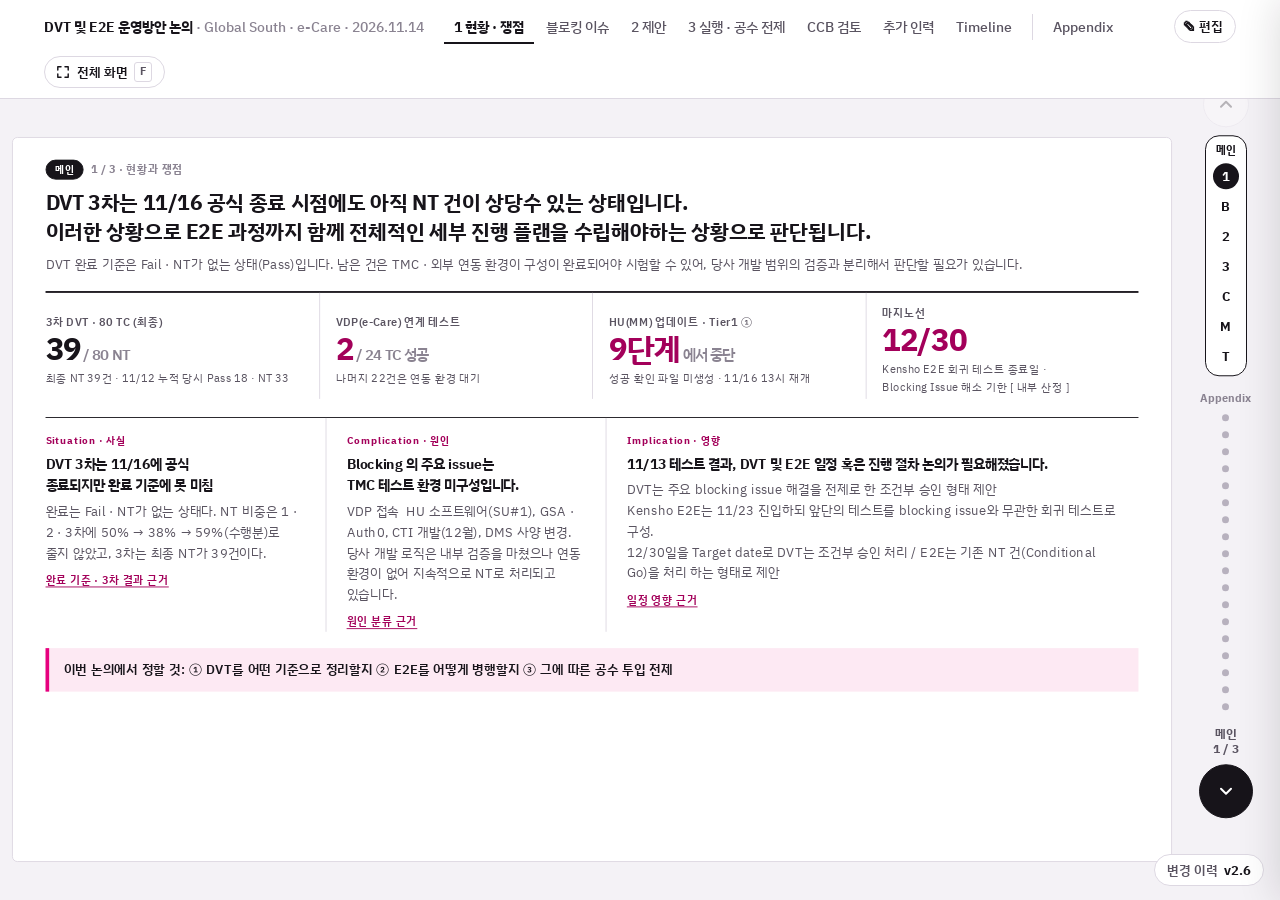
==== commit 4aa8d86a: "v2.6: 추가 인력(25.00 MM) 장 추가, 3차 NT 최종 39건 - 추가 DVT 예측 공수 25.00 MM 장: 대기·운영 월 15명 내외, 청구 월 10 MM(11월 5" ====
--- a/index.html
+++ b/index.html
@@ -745,6 +745,17 @@
 .ccb-cols .nxt ol li { font-size: 13px; line-height: 1.5; }
 @media (max-width: 980px) { .blk5 { grid-template-columns: 1fr; } .ccb-cols { grid-template-columns: 1fr; } }
 .ccb-cols a.more { display: inline-block; margin-top: 8px; color: var(--accent-deep); font-weight: 600; font-size: 12.5px; }
+/* v2.6 추가 인력 */
+.man-cols { margin-top: 16px; display: grid; grid-template-columns: 1fr 1.35fr; gap: 24px; align-items: start; }
+.man-cards { display: grid; grid-template-columns: 1fr 1fr; gap: 10px; margin-top: 8px; }
+.man-cards .mc { border: 1px solid var(--line); border-radius: 10px; padding: 10px 14px; }
+.man-cards .mc small { display: block; font-size: 12px; color: var(--ink-2); }
+.man-cards .mc b { display: block; font-size: 24px; letter-spacing: -.02em; line-height: 1.25; }
+.man-cards .mc span { display: block; font-size: 12px; color: var(--ink-2); }
+.man-cards .mc.hot { background: var(--accent-deep); border-color: var(--accent-deep); color: #fff; }
+.man-cards .mc.hot small, .man-cards .mc.hot span { color: rgba(255,255,255,.85); }
+.man-ul { margin: 12px 0 10px 18px; font-size: 13px; line-height: 1.55; }
+@media (max-width: 980px) { .man-cols { grid-template-columns: 1fr; } }
 </style>
 </head>
 <body data-mode="changed">
@@ -771,7 +782,7 @@
   <div class="p-head"><button type="button" class="p-back" id="p-back"><svg viewBox="0 0 20 20" aria-hidden="true"><path d="M12 5 7 10l5 5" fill="none" stroke="currentColor" stroke-width="2" stroke-linecap="round" stroke-linejoin="round"/></svg>돌아가기</button><div><small id="p-kicker"></small><h3 id="p-title"></h3></div><button type="button" class="p-close" id="p-close">닫기</button></div>
   <div class="p-body" id="p-body"></div>
 </aside>
-<script id="data" type="application/json">{"meta":{"title":"DVT 및 E2E 운영방안 논의","project":"Global South · e-Care","date":"2026.11.14","asof":"11/14 논의 · Teams 11/13 · Confluence 11/12 · GSP DB 11/11 기준","changelog":[{"v":"v2.5","at":"2026.11.19","items":["현재 블로킹 이슈 장 추가 — 11/17 기준 잔여 이슈 5건 · DVT 실질 완료 시점 검토(11/18 CCB 자료 원문)","CCB 검토 장 추가 — uCube 제외(청구 22.06 · DVT 기간 10.10 · 추가 DVT 24.95 MM), 15p 4개 분류, 21p 교차 검토, 3번 섹션 순서 조정(안)","부록 3장 추가: 15p 항목별 확인표 · 21p 교차 검토 · 순서 조정(안)"]},{"v":"v2.4","at":"2026.11.16","items":["화면 편집: 블록 폭 조절(넓게 · 좁게 · 폭 최대)과 한 줄로(넘치면 글자 자동 축소) 추가 — 블록 선택 · 글자 편집 중 모두 표시"]},{"v":"v2.3","at":"2026.11.16","items":["화면 편집: 블록 이동(▲ 위로 · ▼ 아래로 · Alt+↑/↓) 추가 — edits.json moves 로 저장","화면 편집: 한글 입력 중 Enter 줄바꿈 · 가로 배치 블록 줄바꿈 표시 보완"]},{"v":"v2.2","at":"2026.11.14","items":["11/13 이준제 보고(Teams) 반영: MS 장애로 다산 메일 · VPN 비밀번호 수신 불가 → VPN 1개로 진행, VDP Diag와 DMS 동시 진행 불가","HU(MM) 업데이트 현황 정정: ‘9단계 중 3단계’ → Tier1 업데이트 ①의 9단계(성공 여부 확인)에서 중단, 결과 파일 미생성","VDP Diag 24 TC 중 2건 성공 · 3번째 문의 중, DMS 기준 정보 연동 미진행. 세 건 모두 11/16(월) 재개(VDP 10시 · HU 13시)"]},{"v":"v2.1","at":"2026.11.14","items":["현황 반영: VDP(e-Care) 연계 테스트 24 TC 중 2건 성공, HU 펌웨어 업데이트 9단계 중 3단계에서 중단","12/30을 Kensho E2E 회귀 테스트 종료일이자 주요 Blocking Issue 해소 마지노선으로 명시(1장 · 3장 · Timeline)","Copilot 제안(E2E Conditional Entry 핸드오프 패키지) 반영: ‘DVT Open Item 유지 + E2E 조건부 진입’ 표현, Gate G-01 ~ G-09, 11/20 진입 판정, 자원 · 계약 유지 전제","Appendix 추가: Gate, Copilot 제안 분석, 출처별 적용 한계. 패키지의 Risk Register 예시 행과 공수 수치(CCB v43)는 미반영"]},{"v":"v2.0","at":"2026.11.14","items":["문서를 ‘DVT 및 E2E 운영방안 논의’로 확장 — 메인 3장(현황과 쟁점 · 제안 · 실행과 공수 전제) + Timeline + Appendix 구조로 재구성","근거는 메인 장표에서 오른쪽 서랍으로 열리고, 서랍의 [부록에서 자세히] 버튼으로 해당 Appendix 페이지로 이동","기종결 · 11/15 종결 예정인 LG U+ 조치 항목(단말 개통 · uCube · 케이블 · 보안정책 등) 삭제","11/14 DVT · E2E 논의(회의록 · 화이트보드)를 반영: 조건부 승인안, 대안 비교, 공수 협의 전제, E2E 병행 트랙","이전 화면 편집 내용(edits.json)은 페이지 구조가 바뀌어 적용되지 않음"]},{"v":"v1.3","at":"2026.11.14","items":["화면 편집: 글자 서식 추가 — 굵게 · 기울임 · 밑줄 · 취소선(편집 중 선택한 글자, 또는 블록 · 글상자 전체), 글자 크기 조절(A− / A+)"]},{"v":"v1.2","at":"2026.11.14","items":["화면 편집: 글자 줄바꿈(Enter) 지원, 글상자 · 도형 크기를 8방향 핸들로 조절, 되돌리기를 일반적인 Undo 아이콘으로 변경"]},{"v":"v1.1","at":"2026.11.14","items":["화면 편집 기능 추가 — 상단 바 ✎ 편집에서 글자 수정, 도형(사각형 · 원 · 선 · 화살표 · 글상자), 블록 배경 · 글자색 변경","수정 내용은 edits.json 에 저장되어 git 에 커밋되고, 자동 배포로 사이트에 반영 (저장은 GitHub 토큰이 있는 편집자만 가능)","파비콘 추가. 보드의 숫자 · 근거 데이터는 v1 과 동일"]},{"v":"v1","at":"2026.11.14","items":["1 · 2 · 3차 DVT 결과(Confluence)와 PM 정례 10/07 ~ 11/11, E2E 사전준비, GSP DB 이슈트래킹을 한 보드로 정리","NT 원인을 원인 제공 조직(TMC · TMKR 측 협력사 · Dasan)별로 분류","3차 결과는 11/12 누적까지 반영. 11/13 HU 업데이트 · VDP Diag 1차 결과는 미게시라 미반영"]}]},"src":{"r1":{"t":"1차 DVT 결과","u":"https://toyotasystem.atlassian.net/wiki/spaces/GSP/pages/1077018632"},"r2":{"t":"2차 DVT 결과","u":"https://toyotasystem.atlassian.net/wiki/spaces/GSP/pages/1103003658"},"r3":{"t":"3차 DVT 결과 (v4, 11/12)","u":"https://toyotasystem.atlassian.net/wiki/spaces/GSP/pages/1133412396"},"st":{"t":"DVT_SystemTest (TC 문서)","u":"https://toyotasystem.atlassian.net/wiki/spaces/GSP/pages/1016135985"},"pm1007":{"t":"(10/07) PM 정례회의","u":"https://toyotasystem.atlassian.net/wiki/spaces/GSP/pages/1079279680"},"pm1021":{"t":"(10/21) PM 정례회의","u":"https://toyotasystem.atlassian.net/wiki/spaces/GSP/pages/1100906654"},"pm1028":{"t":"(10/28) PM 정례회의","u":"https://toyotasystem.atlassian.net/wiki/spaces/GSP/pages/1113784433"},"pm1103":{"t":"(11/03) PM 정례회의","u":"https://toyotasystem.atlassian.net/wiki/spaces/GSP/pages/1121189948"},"pm1111":{"t":"(11/11) PM 정례회의","u":"https://toyotasystem.atlassian.net/wiki/spaces/GSP/pages/1137704961"},"pre":{"t":"E2E 사전준비 (11/11)","u":"https://toyotasystem.atlassian.net/wiki/spaces/GSP/pages/1133608962"},"sch":{"t":"E2E 세부일정 (11/03)","u":"https://toyotasystem.atlassian.net/wiki/spaces/GSP/pages/1121320967"},"db":{"t":"GSP DB · 이슈트래킹 통합본 (11/11)","u":""},"hp":{"t":"E2E Conditional Entry Handoff 패키지 (Copilot 제안, 11/14)","u":"","n":"내부 자료"},"pmr":{"t":"E2E · DVT PM 보고서 (11/06)","u":"","n":"내부 자료"},"wk":{"t":"주간보고 10월 3주차 (10/19)","u":"","n":"내부 자료"},"mail0915":{"t":"일정 협의 요청 메일 (9/15)","u":"","n":"내부 자료"},"mail1027":{"t":"추가 투입 공수 관련 메일 (10/27)","u":"","n":"내부 자료"},"ccb":{"t":"추가 인력 투입 CCB (11/07 v43)","u":"","n":"내부 자료"},"cto":{"t":"CTO DVT Gating 프로세스","u":"","n":"일반 원칙"},"tm1113":{"t":"Teams 11/13 17:55 이준제 보고 (DVT 3차 진행 현황)","u":"","n":"내부 자료"},"ccb1118":{"t":"LGU+ 토요타 텔레매틱스 추가 인력 투입 CCB (11/18)","u":"","n":"내부 자료"}},"rounds":[{"id":"r1","name":"1차","period":"10/06 ~ 10/14","scope":"GS","tc":290,"pass":132,"fail":14,"nt":144,"rest":0,"src":"r1","note":"e-Care 미실시(9/22 계획: “e-Care가 테스트 불가라서 GS만”)"},{"id":"r2","name":"2차","period":"10/22 ~ 10/30","scope":"GS + e-Care(OPW·CCW)","tc":854,"pass":523,"fail":8,"nt":323,"rest":0,"src":"r2","note":"CCW 236 TC 전량 NT (CTI 미개발)"},{"id":"r3","name":"3차","period":"11/11 ~ (진행 중)","scope":"GS + e-Care + DMS + VDP Diag","tc":80,"pass":18,"fail":5,"nt":33,"rest":24,"src":"r3","note":"11/12 누적. 미수행 24건은 VDP Diag 신규 TC(11/13 TMC와 시험 예정)"}],"daily":{"r1":{"head":["일자","Acted","Pass","Fail","NT","Remained TC"],"rows":[["10/06","40","22","15","3","250"],["10/07","290","50","207","33","0"],["10/08","125","36","52","37","165"],["10/12","215","71","106","38","75"],["10/13","290","119","14","157","-"],["10/14 (통합)","290","132","14","144","-"]],"notes":["원본 표의 Planned(old)는 일자별 38·64·69·56·63, 합계 290. 10/12·10/13은 Planned(new) 82·83으로 재계획","10/07 Fail 207건 → 10/13 14건: 10/07 PM 정례에서 “Block 분류 폐지, Block은 Fail로 재분류, NT는 진입 자체가 불가한 항목으로 한정”하기로 한 뒤 재판정·재시험이 이어짐","GSP DB 정리: 10/13 NT 157건 중 112건이 선행 Fail에 의한 Block(Skip Vehicle Association 등)"]},"r2cum":{"head":["일자","누적 Acted","Pass","Fail","NT","비고"],"rows":[["10/22","598","199","37","362","CCW 236 포함"],["10/23","667","350","29","288","선행조건 NT를 시험 가능 조건으로 변경"],["10/26","755","411","30","314","Fail에 의한 Blocked 포함"],["10/28","833","501","16","316",""],["10/29","839","512","13","314",""],["10/30","854","523","8","323","최종"]]},"r2area":{"head":["영역","TC","Pass","Fail","NT"],"rows":[["Global South (GS)","326","262","5","59"],["오퍼레이션 웹 (OPW)","292","261","3","28"],["콜센터 웹 (CCW)","236","0","0","236"],["합계","854","523","8","323"]]},"r3area":{"head":["영역","TC","구성","Pass","Fail","NT","미수행"],"rows":[["GS","20","2차 Fail 5 + NT 15","2","3","15","0"],["e-Care (OPW)","9","2차 Fail 3 + NT 6","9","0","0","0"],["DMS 연동","27","Fail 6 + NT 21","7","2","18","0"],["VDP (Diag) 연동","24","3차 신규 TC","0","0","0","24"],["합계","80","","18","5","33","24"]]},"r3day":{"head":["일자","Planned","Acted","Pass","Fail","NT","Remained TC"],"rows":[["11/11","-","55","11","9","35","25"],["11/12","1","8","7","1","0","24"],["11/12 누적","","56","18","5","33","24"],["11/13","24","","","","",""],["11/16 ~ 11/19","TBD","","","","",""]],"notes":["11/12 Acted 8건 중 7건은 11/11 Fail 재시험(누적 Acted 55 → 56). 누적 Fail 9 → 5, NT 35 → 33","OPW 9건은 2차 Fail 3 + NT 6 전량 Pass(11/12)","11/13 이후 결과는 Confluence에 아직 게시되지 않음(조회 11/14). 결과 페이지에는 첨부가 없음"]}},"ntWhy":{"total":323,"parts":[{"k":"ccw","label":"CCW","n":236,"cause":"CTI 미개발","owner":"tck","fact":"10/21 PM: “Call Center Web은 CTI 미연동 항목에 대해 사유를 기재하여 N/T 처리”. 11/03 PM: “CTI 미개발 영향으로 N/T 비중이 높은 상황”"},{"k":"gs","label":"GS","n":59,"cause":"HU·MM·GSA + 선행 Fail","owner":"mix","fact":"2차 결과표: “Fail에 의한 Blocked 포함”. 11/11 PM: “MM Update 이후 기존 N/T였던 요금제/Provisioning 관련 항목 재검증”"},{"k":"opw","label":"OPW","n":28,"cause":"VDP·DMS 연동","owner":"mix","fact":"10/21 PM: “TMC/VDP, TCK/CTI, DMS 등 외부 연동 제약으로 전체 TC 수행 제한”. 10/28 PM: “e-Care는 Emulator 기반 검증 비중이 높아 실제 연동 검증에는 제약”"}],"owners":[{"id":"tmc","name":"TMC","sub":"일본 원청 · VDP · TSC","tone":"a"},{"id":"tck","name":"TMKR 측 협력사","sub":"TCK(CTI) · SE파트너스(DMS)","tone":"b"},{"id":"dsn","name":"Dasan","sub":"개발 · 시험 수행","tone":"d"}],"blockers":[{"id":"cti","owner":"tck","title":"CTI 미개발 → 콜센터 웹 시험 불가","iss":"ISS-001","tc":"CCW 236 TC (2차 NT의 73%)","when":"12월 (확정일 없음)","facts":["10/28 PM: 대체방안은 안정성 우려로 철회, 정식 추가 개발 착수 — 약 1개월 반 소요","11/03 PM: 완료 시점 12월 수준, 실제 연동 가능 시점은 TCK와 재확인 필요","E2E 사전준비 #10 CTI 중계: 상태 ‘외부일정대기’, 마감일 ‘???’, PIC TMKR","GSP DB: TCK 견적이 Dasan 회신 누락으로 홀딩된 기간이 있었음(10/22, 권다운 지적)"],"src":["pm1028","pm1103","pre","db"]},{"id":"vdp","owner":"tmc","title":"VDP 접속정보 지연·오류 → e-Care 진단 데이터 미수신","iss":"ISS-002 · 025","tc":"VDP Diag 24 TC 미수행, OPW NT 일부","when":"11/13 1차 · 11/16 ~ 20 2차","facts":["10/28 PM: 접속 지연 원인은 Endpoint URL·IP·API Key 등 접속정보 확보 지연. 접속 후에도 ‘유효하지 않은 차량’ Error","GSP DB: TMC 접속정보·Endpoint·ID 안내 오류·누락이 10/6 ~ 11/2 반복(Dasan 정리표), CoCo 5 / Diag 032로 ID 안내 불일치","11/11 Teams(이준제): “아직도 연동이 안 되기 때문에 의미는 없다, API 테스트 가능 여부만 의미”","E2E 사전준비: VDP Diag 별도 접속정보 필요, GetAllDTC 결과 수신 테스트 지연(Backlog PRJ_0333-32)"],"src":["pm1028","db","pre"]},{"id":"hu","owner":"tmc","title":"HU 소프트웨어가 SU#1 → MM Flag 미반환, HU 화면 시험 불가","iss":"ISS-003 · 004","tc":"GS NT 중 요금제·Provisioning·HU 화면 항목","when":"11/13 원격 업데이트(TMC 지원)","facts":["11/03 PM: HU 물리 연결은 완료, Firmware 미수령으로 OTT·Wi-Fi·e-Care 화면 기반 검증 제한","E2E 사전준비 #4 SU#2 H/U SW Update: ‘진행중’, PIC TMC","11/11 TMC MM팀(Kawata): TMKR HU가 SU#1 SW라서 MM Provisioning 불가. TMC 사양 문제는 아님","GSP DB는 원인을 ‘TMC 공급 HU SW 구버전 + 한국 측 업데이트 미실행’ 복합으로 기록"],"src":["pm1103","pre","db"]},{"id":"gsa","owner":"tmc","title":"GSA 신규 버전·Auth0 → 딥링크 흰 화면","iss":"ISS-007","tc":"GS GSA·DeepLink 항목","when":"TMC 일정 대기","facts":["E2E 사전준비 #14·#17: GSA App 신규 버전·Service Package 수정본 ‘외부일정대기’, PIC TMC","GSP DB: Global App이 TMC Auth0(tr-th-acos)를 써서 Local App 딥링크 시 흰 화면 — TMC가 원인 인정(11/6)","11/11 PM: DVT 3차 중점 항목에 GSA 설치·Login, DeepLink/상품가입 Flow 포함"],"src":["pre","db","pm1111"]},{"id":"dtc","owner":"tmc","title":"DTC 재현 방법(CANoe) 미확정","iss":"Backlog PRJ_0333-54","tc":"e-Care 경고·DTC 시나리오","when":"미정","facts":["E2E 사전준비 #5: e-Care 시험용 고장진단코드 생성·재현 ‘진행중’, TMC에서 유형별 코드 발생 필요, PIC TMC","10/21 PM: CANoe 파일 제공을 TMC에 요청 중, 지연 시 TMC가 직접 Warning Event Trigger하는 방안 병행 문의"],"src":["pre","pm1021"]},{"id":"dms","owner":"tck","title":"DMS 사양 변경 지속 → 시나리오 재작성","iss":"ISS-008","tc":"DMS 연동 27 TC (3차 NT 18)","when":"API 5 → 24개 반영 중","facts":["10/21 PM: DVT 진행 중 DMS 추가 요구사항이 지속 유입, 10/23 기준 개발 범위 Freeze 합의","E2E 사전준비 #9: DMS API 개통 5 → 24개 변경, 시나리오 업데이트 필요, PIC TMKR","e-Care IF 정의서 v1.23(11/05): warningClearFlag 처리 등 변경 계속","11/11 e-Care4: DMS 칩 생성 기준 변경 제안(선호센터 칩 우선) — 결정 대기"],"src":["pm1021","pre","db"]},{"id":"fix","owner":"dsn","title":"2차 Fail 8건 수정 · 3차 재시험","iss":"ISS-009","tc":"GS Fail 5 · OPW Fail 3","when":"OPW 3건 11/12 Pass, GS 잔여 Fail 3","facts":["11/03 PM: Fail 8건은 3차 전 수정 가능한 범위로 판단","3차 11/12 누적: OPW 9건 전량 Pass, GS Pass 2 · Fail 3 · NT 15","GSP DB: Dasan 측 CTI 견적 회신 누락(10/22)이 CTI 일정 홀딩에 영향"],"src":["pm1103","r3","db"]}]},"remain":{"r3":{"pass":18,"fail":5,"nt":33,"rest":24,"tc":80},"carry":[{"k":"GS","nt2":59,"in3":15},{"k":"OPW·DMS","nt2":28,"in3":27},{"k":"CCW","nt2":236,"in3":0}],"carryNote":"3차 범위 정의는 “2차 DVT의 fail 항목과 fail에 따른 N/T 항목”(3차 결과 페이지). 3차 NT 편성은 GS 15 + e-Care 6 + DMS 21 = 42. OPW·DMS의 27은 2차 OPW NT 28과 대응한다고 보고 계산한 값으로, DMS 27건의 2차 근거 행은 결과표에서 직접 확인되지 않음(2차 Fail은 GS 5·OPW 3뿐인데 3차 DMS는 Fail 6으로 표기)"},"deck":{"s1":{"kicker":"1 / 3 · 현황과 쟁점","title":"DVT 3차는 11/16 공식 종료 시점에도 VDP 연계 24 TC 중 2건 성공에 그치고, HU 업데이트는 9단계 성공 확인에서 멈춰 있다. 주요 Blocking Issue는 12/30까지 풀려야 한다","lede":"DVT 완료 기준은 Fail · NT가 없는 상태(Pass)다. 남은 건은 TMC · 외부 연동 환경이 열려야 시험할 수 있어, 당사 개발 범위의 검증과 분리해서 판단할 필요가 있다.","kpis":[{"k":"ev:status","small":"3차 DVT · 80 TC (11/12 누적)","v":"18","em":"/ 80 Pass","d":"Fail 5 · NT 33 · 미수행 24"},{"k":"ev:vdp","small":"VDP(e-Care) 연계 테스트","v":"2","em":"/ 24 TC 성공","d":"나머지 22건은 연동 환경 대기","hot":true},{"k":"ev:hu","small":"HU(MM) 업데이트 · Tier1 ①","v":"9단계","em":"에서 중단","d":"성공 확인 파일 미생성 · 11/16 13시 재개","hot":true},{"k":"ev:deadline","small":"마지노선","v":"12/30","em":"","d":"Kensho E2E 회귀 테스트 종료일 · Blocking Issue 해소 기한","hot":true}],"cols":[{"tag":"Situation · 사실","head":"DVT 3차는 11/16에 공식 종료되지만 완료 기준에 못 미친다","body":"완료는 Fail · NT가 없는 상태다. NT 비중은 1 · 2 · 3차에 50% → 38% → 59%(수행분)로 줄지 않았고, 3차는 수행 56건 중 33건이 다시 NT다.","ev":"ev:complete","more":"완료 기준 · 3차 결과 근거"},{"tag":"Complication · 원인","head":"막고 있는 것은 당사 개발 범위 밖의 환경이다","body":"VDP 접속 · 콜백 환경, HU 소프트웨어(SU#1), GSA · Auth0, CTI 개발(12월), DMS 사양 변경. 당사 개발 로직은 내부 검증을 마쳤으나 연동 환경이 없어 시험 완료로 인정받지 못한다. 외부 환경 미비 위험은 9월 일정 협의에서 이미 제기되었다.","ev":"ev:cause","more":"원인 분류 근거"},{"tag":"Implication · 영향","head":"현행대로면 DVT가 1 ~ 2월로 밀리고 E2E와 겹친다","body":"E2E는 11/23 진입, 12/30 회귀 테스트 종료로 잡혀 있다. 12/30까지 주요 Blocking Issue가 풀리지 않으면 E2E 지속 여부와 후속 일정을 재협의해야 한다.","ev":"ev:impact","more":"일정 영향 근거"}],"ask":"이번 논의에서 정할 것: ① DVT를 어떤 기준으로 정리할지 ② E2E를 어떻게 병행할지 ③ 그에 따른 공수 투입 전제"},"s2":{"kicker":"2 / 3 · 제안","title":"당사 개발 범위는 조건부 승인하되 잔여 항목은 Open Item으로 유지하고, E2E는 조건부로 진입(Conditional Go)하는 안을 제안한다","lede":"‘DVT 완료’가 아니라 ‘DVT Open Item 유지 + E2E 조건부 진입’으로 분리해 표기한다. 현행 유지와 전면 재일정은 종료 시점이 불확실하다.","optHead":["","A. 현행 유지","B. Open Item 유지 + 조건부 진입 (제안)","C. 전면 재일정"],"optRows":[["방식","Fail · NT 0이 될 때까지 DVT 연장","당사 개발 범위만 조건부 승인, 외부 영역은 Open Item으로 유지 · 별도 재시험","DVT · E2E 일정 전체 재수립"],["DVT","1 ~ 2월 (외부 환경 해소에 종속)","Pass · 완료로 표기하지 않음. 조건 확정 후 약 1개월 추가 검증, 잔여는 환경 확보 후 재시험","재수립 일정에 따름 (미정)"],["E2E 영향","11/23 진입과 충돌, 기간 중첩","DVT와 이중 트랙 병행, 12/30까지 Blocking 해소","진입 시점 후퇴"],["필요 결정","DVT 기간 변경 (CCB 연계)","TMKR의 조건부 승인 + 11/20 진입 판정","전 일정 합의"]],"optEv":["ev:optA","ev:optB","ev:optC"],"scopeTitle":"조건부 승인 범위(안)","scopeIn":["서비스 가입","ACOS 인터페이스","VDP 연계 테스트"],"scopeOut":["TMC 영역 — HU 기능 등 외부 연동 환경에 종속된 시험"],"scopeOpen":["조건 항목의 최종 확정","승인 후 개발 완료 검증의 지속 기간"],"word":"표현 원칙: ‘DVT 완료 · 조건부 완료’ 대신 ‘DVT Open Item 유지 + E2E 조건부 진입’. E2E는 잔여 DVT 재시험을 대체하지 않는다.","decide":"TMKR 결정 요청: 위 범위로 조건부 승인하고, 외부 영역은 Open Item으로 남겨 별도 일정으로 재시험한다. 진입 가부는 9개 Gate(G-01 ~ 09) 충족 여부로 11/20에 서면 판정한다."},"s3":{"kicker":"3 / 3 · 실행과 공수 전제","title":"E2E는 회귀 테스트 중심으로 병행 진입하고, 공수는 아래 다섯 가지 전제가 충족되는 범위에서 투입한다. 12/30이 마지노선이다","lede":"전제가 하나라도 달라지면 일정과 공수가 함께 달라진다. 이 장표는 공수 협의의 합의 대상이다.","premHead":["#","전제","충족 조건","충족되지 않으면"],"prem":[["1","DVT 정리 기준","조건부 승인 범위(서비스 가입 · ACOS IF · VDP)를 TMKR이 확정. 잔여는 Pass 전환 없이 Open Item 유지","연장 공수는 CCB 안건으로 별도 협의"],["2","E2E 진입 조건","일본 측이 회귀 테스트(Regression)를 준비(11/16 ~ 17 협의) + 11/20 Gate 판정","E2E 전체 재일정"],["3","외부 환경 해소","HU(MM) 업데이트 완료 · VDP 연계(24 TC) · CTI 완료를 12/30 이전에 확정 · 해소","12/30 초과 시 E2E 지속 여부 · 후속 일정 재협의. 해소 전 구간은 대기가 아닌 별도 범위"],["4","범위 변경","DMS 등 사양 변경은 TC 문서 기준으로 신규 · 재수행 범위 확정","변경분은 근거 기준으로 별도 협의"],["5","자원 · 계약 유지","잔여 검증 · 결함 수정 · 재시험 인력의 유지 기간과 최소 인원을 서면 확정. 추가 공수는 자동 승인이 아님","조건부 진입 보류, CCB 협의"]],"premEv":["ev:p1","ev:p2","ev:p3","ev:p4","ev:p5"],"tracks":[{"h":"E2E #1 · 병행 진입 (~ 12/30)","b":"회귀 테스트(Regression) + ACOS IF 기반 TC. 회귀용 24 DCM 기자재 활용(Global · ACOS 대상). 12/30까지 Blocking Issue 해소가 전제","ev":"ev:e2e1"},{"h":"E2E #2 · 정상 상태 전제","b":"외부 환경이 정상일 때 가능한 시나리오. 현재 상태로는 불가해 순연","ev":"ev:e2e2"}],"next":["11/16(월) DVT 3차 Fail 결과와 DVT · E2E 자료 정리, 일본 측 회귀 테스트 준비 여부 협의(~ 17일)","11/20 Go / Conditional Go / No-Go 서면 판정(PM 보고 제안)","11/23 조건부 진입, 12/30까지 Blocking Issue 해소 · 회귀 테스트 종료"],"tl":"타임라인 전체 보기"},"tl":{"kicker":"Timeline · DVT / E2E 운영 일정(안)","title":"11/20 판정으로 조건부 진입하고, 12/30(마지노선)까지 Blocking Issue를 풀어 회귀 테스트를 마친다","lede":"12/30은 Kensho E2E 회귀 테스트 종료일이자 주요 Blocking Issue 해소 기한이다. 점선은 미확정 구간이다.","start":[2026,11,13],"days":49,"marks":[{"d":[2026,11,13],"l":"11/13","ev":"ev:t1113"},{"d":[2026,11,16],"l":"11/16 (월)","ev":"ev:t1116"},{"d":[2026,11,17],"l":"11/17","ev":"ev:t1117"},{"d":[2026,11,20],"l":"11/20 판정","ev":"ev:t1120"},{"d":[2026,11,23],"l":"11/23","ev":"ev:t1123"},{"d":[2026,12,30],"l":"12/30 마지노선","ev":"ev:deadline","dead":true}],"lanes":[{"h":"DVT","sub":"3차","bars":[{"a":[2026,11,13],"b":[2026,11,16],"t":"dvt","l":"3차 공식 종료 11/16"},{"a":[2026,11,16],"b":[2026,12,16],"t":"cond","dash":true,"l":"조건부 승인 범위 검증 (약 1개월, 미확정)","ev":"ev:optB"}]},{"h":"외부 환경","sub":"해소 시점","bars":[{"a":[2026,11,13],"b":[2026,11,14],"t":"ext","l":"HU 업데이트 (9단계 확인에서 중단)","pin":true,"ev":"ev:hu"},{"a":[2026,11,16],"b":[2026,11,20],"t":"ext","l":"VDP Diag 2차 (연계 2/24)","ev":"ev:vdp"},{"a":[2026,12,1],"b":[2026,12,30],"t":"ext","dash":true,"l":"CTI 개발 완료 (12월, 일자 미정)","ev":"ev:cause"}]},{"h":"E2E #1","sub":"회귀 · ACOS IF","bars":[{"a":[2026,11,23],"b":[2026,12,30],"t":"e2e","l":"회귀 테스트 + ACOS IF 기반 TC (일본 측 준비 전제)","ev":"ev:e2e1"}]},{"h":"E2E #2","sub":"정상 상태 전제","bars":[{"a":[2026,12,1],"b":[2026,12,30],"t":"late","dash":true,"l":"현재 상태로는 불가 → 순연","ev":"ev:e2e2"}]}],"notes":["11/16 ~ 17 일본 측 협의 결과에 따라 E2E #1 병행 또는 전체 재일정","12/30까지 주요 Blocking Issue 미해소 시 E2E 지속 여부와 후속 일정 재협의","DVT 기간 변경은 CCB 연계 안건"]},"ev":{"status":{"kicker":"근거 · 3차 DVT","title":"3차 80 TC 중 Pass 18, 미검증 62","facts":["11/12 누적: Pass 18 · Fail 5 · NT 33 · 미수행 24 (80 TC)","미수행 24건은 VDP Diag 신규 TC — TMC 연동이 열려야 시작","수행한 56건 중 33건(59%)이 NT — 2차에서 막혔던 TC가 같은 조건에서 다시 NT","NT 비중 추이: 1차 50%(144/290), 2차 38%(323/854), 3차 59%(33/56)"],"src":["r1","r2","r3"],"apx":"apx-r3"},"complete":{"kicker":"근거 · 완료 기준","title":"Fail · NT가 없어야 Pass","facts":["11/14 논의: DVT 완료는 Fail · NT가 없는 상태","10/07 PM 합의: NT는 진입 자체가 불가한 항목, 진입 후 실패는 Fail","일반 품질 Gate 원칙: 단순 기간 종료가 아니라 사전 정의된 기준과 증적을 충족해야 다음 단계로 이행(CTO DVT Gating 준거 — 본 프로젝트 직접 적용 기준은 아님)"],"src":["pm1007","cto"],"apx":"apx-mtg"},"vdp":{"kicker":"근거 · VDP","title":"VDP(e-Care) 연계 테스트 24 TC 중 2건 성공","facts":["11/13 이준제 보고: 24 TC 중 2건 성공, 3번째 TC는 성공 여부를 TMC에 문의 중. 11/16(월) 10시 재개","11/13 MS 장애로 다산 메일 수 · 발신 불가 → 메일로 받는 VPN 비밀번호를 받지 못해 이준제 VPN 1개로만 진행 — VDP Diag와 DMS 기준 정보 시험을 동시에 할 수 없었음","VDP 접속정보 지연 · 오류, 콜백(CoCo Callback) 미수신으로 DTC 수집 후속 처리 미검증","일본 측 VDP 서버 정보는 10/05 제공 예정이었음(9/15 일정 협의 메일). 외부 환경 준비 전 착수 시 미시험 증가 · 결과 유효성 저하 가능성을 사전 제기","VDP Diag 2차 11/16 ~ 20 예정"],"src":["tm1113","pm1028","mail0915","pmr","db"],"apx":"apx-cause"},"hu":{"kicker":"근거 · HU","title":"HU(MM) 업데이트 — Tier1 업데이트 ①의 9단계(성공 여부 확인)에서 중단","facts":["11/13 이준제 보고: 업데이트 절차 ④ Tier1 업데이트 ① → 9단계 ‘성공 여부 확인’에서 중단. write_result_sub_sucess.txt 파일이 생성되지 않음","11/16(월) 13시 TMC 카키하라 상과 이어서 진행 예정","v2.1의 ‘9단계 중 3단계’ 표기는 11/13 보고와 달라 이번 판에서 정정","HU 소프트웨어가 SU#1 → MM Flag 미반환, Wi-Fi · OTT · Digital Key 등 HU 기반 시험 제한","HU 환경 미구축 31건이 1차 NT의 일부(10/19 스냅샷)"],"src":["tm1113","pm1103","pre","wk"],"apx":"apx-cause"},"deadline":{"kicker":"근거 · 마지노선","title":"12/30 = 회귀 테스트 종료일 · Blocking Issue 해소 기한","facts":["Kensho E2E 회귀 테스트 종료일(E2E 세부일정상 e-Care E2E 종료일 12/30)","11/14 논의: 주요 Blocking Issue가 12/30에는 풀려야 한다는 의미의 마지노선","미해소 시 E2E 지속 여부와 후속 일정을 관련 당사자가 재협의(조건부 진입 승인문 원칙)"],"src":["sch","hp"],"apx":"apx-gate"},"cause":{"kicker":"근거 · 원인","title":"NT의 원인은 외부 연동 환경","facts":["CTI 미개발: CCW 236 TC(2차 NT의 73%), 완료 12월 — TMKR 측 협력사 영역","TMC: VDP 접속정보 · 콜백, HU 소프트웨어(SU#1), GSA · Auth0, DTC 재현 방법 미확정","DMS 사양 변경 지속: API 5 → 24개, 시나리오 재작성","1차 NT 144건 중 Blocked 104 + HU 환경 미구축 31 = 135건(93.8%)이 선행조건 · 환경 제약과 연관(10/19 스냅샷)","11/14 논의: 당사 개발 로직은 내부 검증 완료"],"src":["pm1028","pm1103","pre","wk","db"],"apx":"apx-cause"},"impact":{"kicker":"근거 · 일정 영향","title":"현행 방식이면 1 ~ 2월","facts":["현행 방식(Fail · NT 0까지)을 이어가면 DK 완료 기준으로 1 ~ 2월까지 걸릴 수 있다","E2E 현행 진입 11/23과 중첩 — 11/03 PM 합의: E2E 진입 시점에는 알려진 제약으로 NT가 생기지 않도록 일정 재구성","DVT 기간 변경은 CCB 안건과 연계된다(기존 1개월 → 1.5개월 변경안)"],"src":["pm1103","pm1111","ccb"],"apx":"apx-plan"},"optA":{"kicker":"근거 · 대안 A","title":"현행 유지","facts":["Fail · NT가 0이 될 때까지 DVT를 연장","외부 환경(HU · VDP · CTI) 해소 일정에 종속되어 종료일을 약속할 수 없음","E2E와 일정이 겹치고 DVT 기간 변경은 CCB 안건"],"apx":"apx-opt"},"optB":{"kicker":"근거 · 대안 B (제안)","title":"Open Item 유지 + E2E 조건부 진입","facts":["당사 개발 범위(서비스 가입 · ACOS IF · VDP 연계)에 한정해 조건부 승인","TMC 영역(HU 기능 등)은 범위에서 제외, Open Item으로 유지하고 환경 확보 후 별도 재시험","DVT를 완료 · Pass로 표기하지 않음 — E2E 진입 승인과 DVT 완료 승인을 분리(Copilot 제안)","승인 후에도 개발 완료 검증 약 1개월 추가","TMKR이 판단해야 한다 — 당사가 임의로 종결하지 않음"],"src":["hp"],"apx":"apx-scope"},"optC":{"kicker":"근거 · 대안 C","title":"전면 재일정","facts":["일본 측 협의가 이루어지지 않거나 Gate를 충족하지 못하는 경우의 대안(No-Go / Scope Reduction)","DVT · E2E 일정 전체를 다시 수립하며 종료 시점은 미정"],"apx":"apx-opt"},"p1":{"kicker":"전제 1","title":"DVT 정리 기준","facts":["조건부 승인 범위: 서비스 가입 · ACOS 인터페이스 · VDP 연계 테스트","FAIL은 FAIL, 시험 불가는 N/T · External Blocked로 유지 — 일정을 이유로 Pass 전환하지 않음","승인 후 개발 완료 검증은 약 1개월(미확정)","미승인 시 DVT 연장분은 CCB 안건으로 협의"],"src":["hp"],"apx":"apx-man"},"p2":{"kicker":"전제 2","title":"E2E 진입 조건","facts":["Global South · ACOS 인터페이스 E2E는 현재 불가","회귀 테스트는 일본 측 담당이 준비하면 가능 — 11/16 ~ 17 협의","11/20 Gate G-01 ~ G-09 충족 여부로 Go / Conditional Go / No-Go 서면 판정(PM 보고 제안)","불가 시 전체 재일정"],"src":["pmr","hp"],"apx":"apx-gate"},"p3":{"kicker":"전제 3","title":"외부 환경 해소 (12/30)","facts":["HU(MM) 업데이트 완료, VDP 연계 24 TC, DMS 기준 정보 연동, CTI 개발(12월) 해소","12/30이 마지노선 — 이후에는 E2E 지속 여부 · 후속 일정 재협의","해소 전 구간은 시험 가능 범위가 아니므로 대기 공수와 구분"],"src":["pm1103","pre"],"apx":"apx-cause"},"p4":{"kicker":"전제 4","title":"범위 변경 처리","facts":["DMS API 5 → 24개 변경, VDP Diag 24 TC는 3차 신규","TMKR 의견(11/11, 합의 아님): 규격 변경에 따른 실제 개발 · 시험은 근거 기준으로 별도 검토 가능, 일정 지연에 따른 단순 대기는 인정 어려움"],"src":["pm1111"],"apx":"apx-man"},"p5":{"kicker":"전제 5","title":"자원 · 계약 유지","facts":["잔여 검증 · 결함 수정 · 재시험이 끝날 때까지 필요한 개발 · QA 인력과 계약 범위를 유지","기존 계획 · 인력 Shift · 실제 순증 공수 · DVT Carry-over 조치 범위를 분리 기록","조건부 진입 승인은 추가 공수 · 비용의 자동 승인이 아님","검토 의견(10/27): 기존 리소스를 어떻게 활용했는지까지 함께 봐야 함"],"src":["ccb","mail1027","hp"],"apx":"apx-man"},"e2e1":{"kicker":"E2E #1","title":"회귀 테스트 + ACOS IF 기반 TC (~ 12/30)","facts":["일본 측이 회귀 테스트를 준비하면 현 시점에도 수행 가능","회귀용 24 DCM 기자재는 준비 완료(사전준비 #2) — Global · ACOS 대상","회귀 테스트 종료일 12/30 = Blocking Issue 해소 마지노선","11/03 PM 합의: 시험 가능 범위를 세분화하고 시작부터 NT가 예상되는 TC를 최소화"],"src":["pm1103","pre","sch"],"apx":"apx-pre"},"e2e2":{"kicker":"E2E #2","title":"정상 상태를 전제로 한 시나리오","facts":["현재 상태(외부 환경 미비)로는 수행 불가 → 순연","E2E는 토요타 공식 검증 Event — 공식 문서(Spec · TC)를 기준으로 하며 구두 설명만으로 이슈를 종료하지 않음(11/11 PM)","E2E는 잔여 DVT 재시험의 대체 수단이 아님"],"src":["pm1111","hp"],"apx":"apx-pre"},"t1113":{"kicker":"Timeline","title":"11/13 — HU 업데이트 · VDP Diag 1차 · DMS (MS 장애)","facts":["MS 장애로 다산 메일 불가 → VPN 비밀번호 미수신, 이준제 VPN 1개로만 진행","HU(MM) 업데이트: Tier1 업데이트 ①의 9단계(성공 여부 확인)에서 중단 → 11/16 13시 재개","VDP Diag: 24 TC 중 2건 성공, 3번째 TC 성공 여부 문의 중 → 11/16 10시 재개","DMS 기준 정보 연동: VPN 미접속으로 진행 못 함 → 11/16 진행 예정","MM 업데이트 후 기존 NT 요금제 · Provisioning 재검증 대상"],"src":["tm1113"],"apx":"apx-cause"},"t1116":{"kicker":"Timeline","title":"11/16(월) — DVT 3차 공식 종료 · 11/13 미완 시험 재개","facts":["10시 VDP Diag 재개, 13시 HU(MM) 업데이트 재개(TMC 카키하라 상), DMS 기준 정보 연동 진행(11/13 이준제 보고)","DVT 3차 Fail 결과 정리(저녁까지)","DVT · E2E 자료 정리, 일본 측 협의(월 ~ 화)"],"apx":"apx-mtg"},"t1117":{"kicker":"Timeline","title":"11/17 — 현행 DVT 종료일","facts":["3차 결과 일정 칸: 11/17 ~ 11/19 TBD, E2E 세부일정은 11/17 종료"],"src":["r3","sch"],"apx":"apx-plan"},"t1120":{"kicker":"Timeline","title":"11/20 — E2E 진입 Gate 판정","facts":["PM 보고(11/06) 제안: 11/20에 범위 · 리스크를 서면 확정하고 Go / Conditional Go / No-Go 판정","판정 기준: 9개 Mandatory Gate(G-01 ~ G-09)","참고: 11/20은 진척 보고회 일자이기도 함"],"src":["pmr","hp"],"apx":"apx-gate"},"t1123":{"kicker":"Timeline","title":"11/23 — 현행 E2E 진입일","facts":["E2E 세부일정(11/03): 24SU#2 LifeCycle 11/23 ~ 11/30","PM 보고(11/06): 진입일은 유지 가능하나 전체 범위 Go가 아닌 조건부 범위 진입 가능성이 높음"],"src":["sch","pmr"],"apx":"apx-pre"},"blk":{"kicker":"현재 블로킹 이슈","title":"11/17 기준 잔여 이슈 5건 (TMC 측 선행 조건 미해소)","facts":["① MM/HU · ACOS Provisioning (TMC): SU#1 H/U, SubMCU 업데이트 5회 완료, 테스트 필요. 11/18 MM Capable Flag 확인 완료, Flag 조합별 Opt-in/out 추가 검증 필요","② VDP Diag (TMC): 11/13 최초 실연동, 24 TC 중 2건 완료 · 1건 보류 · 21건 미수행","③ CTI/TCK 중계 연동 (TMKR·TMC): 27CY SU#2 전용 연계환경 구성 필요","④ DMS 연동 (TMKR): VDP 실데이터 미수신으로 시뮬레이터 대체 시험","⑤ ACOS API 사양 (TMC): TSC-GC/GB Request/Response 변경 영향 지속"],"src":["ccb1118"],"apx":"apx-cause"},"c1":{"kicker":"CCB 검토 · 청구 공수","title":"23.01 → 22.06 MM (uCube 0.95 제외)","facts":["① e-Care 콜버튼 3.86 · ② ACOS 추가개발 8.10 · ③ DVT 기간 10.10 = 22.06 MM","uCube(0.95)는 LG U+ 연계 시스템 사유라 청구 항목과 청구 MM에서 제외","3p 요약표 · 15p 산정 기준 문구(‘uCUBE 0.95 MM 포함’) · 3p 노트(49.01 MM)를 함께 고쳐야 함","4번 섹션 추가 DVT(24.95)는 3p 요약표에 없음 — 요약에 넣을지, 별도 안건으로 둘지 정리 필요"],"src":["ccb1118"],"apx":"apx-ccb-order"},"c2":{"kicker":"CCB 검토 · 15p","title":"DVT 기간 변경 · 연동 대응 10.10 MM","facts":["ACOS 추가 변경 2.60 · TMC 서버 지연 대응 4.50 · TMKR 연계 변경 2.50 · DVT 영향 분석 0.50","개발사 주장: ① 7/27 규격 배포 이후에도 ACOS 변경이 추가로 있었다 ② VDP · PGM 등 TMC 서버 연동 지연으로 개발자가 투입되어 분석 · 대응했다","근거로 든 72 · 73p(A4-1 산정 내역)와 86p(A7 변경 · 정정 이력)를 항목별로 대조함","근거가 확인되는 항목: VDP Diag · VDP CoCo · ACOS API · ACOS Provisioning · MM/HU · CTI · App (단, 상당수가 월 단위 표기)","근거가 없는 항목: DMS 1.05 · Digital Key 0.25"],"src":["ccb1118"],"apx":"apx-ccb-item"},"c3":{"kicker":"CCB 검토 · 21p","title":"추가 DVT 예측 26.95 → 24.95 MM","facts":["uCUBE 2.00 MM 행 삭제","‘DVT / QA 2.55’를 빼면 개발 22.40 MM — 월별로 같은 비율이면 11/18 ~ 30 약 8.5명 · 12월 약 8.9명 · 1월 약 8.8명(추정)","현재 수치 그대로 근무일 환산하면 약 10.2 · 10.7 · 10.6명(품질 포함)","4월 계약 계획의 9월 개발 인력은 10 MM(GS 3 · e-Care 7, 81p) — DVT 종료 무렵 10명이었으므로 이후 개발자도 그 이하가 맞다는 주장의 근거","영역별 행이 15p · 8.10 작업과 겹치는 곳이 여러 군데 있음"],"src":["ccb1118"],"apx":"apx-ccb-21"},"c4":{"kicker":"CCB 검토 · 실적","title":"10 · 11월 개발자는 13 · 13 MM","facts":["81p 월별 실제 투입: 10월 18 = 개발 13(GS 4 · e-Care 9) + 품질 4 + 기획 1, 11월 17 = 개발 13 + 품질 4","21p 그래프의 실적(17 · 18)은 품질 · 기획 포함 수치 — 개발자만 남기면 13 · 13","검토 지시의 ‘10월 17 · 11월 18’과 81p의 ‘10월 18 · 11월 17’은 순서가 반대 — 그래프 수정 시 함께 확인","첨부본(11/18) 21p 그래프에는 실적 막대 없이 범례만 남아 있음"],"src":["ccb1118"],"apx":"apx-ccb-21"}},"blk":{"kicker":"현재 블로킹 이슈 · 11/17 기준","title":"추가 DVT · 11/17 현재 잔여 이슈 (TMC 측 선행 조건 미해소)","lede":"잔여NT 항목에 대해 TMC 측 선행 조건이 미해소 상태로, 10~11월과 같은 상황이 12월 이후에도 이어질 것으로 예상됩니다.","cards":[{"no":"①","h":"MM/HU · ACOS Provisioning","who":"TMC","fact":"SU#1 H/U, SubMCU 업데이트 5회 완료,\n테스트 필요","note":"11/18 MM Capable Flag 확인 완료. 단, Flag 조합별 Opt-in/out 추가 검증 필요"},{"no":"②","h":"VDP Diag","who":"TMC","fact":"11/13 최초 실연동, 24 TC 중 2건 완료 · 1건 보류 · 21건 미수행","note":"x-api-key 불일치, WNG 필드 조건, odometer · resultCd 처리 이슈","hot":true},{"no":"③","h":"CTI/TCK 중계 연동","who":"TMKR·TMC","fact":"27CY SU#2 전용 연계환경 구성 필요","note":"e-Care REST API · CTN 전달, CCW 통화 E2E 미수행"},{"no":"④","h":"DMS 연동","who":"TMKR","fact":"VDP 실데이터 미수신으로\n시뮬레이터 대체 시험","note":"Warning Clear · 상담 Workflow 처리 조건 추가 검토"},{"no":"⑤","h":"ACOS API 사양","who":"TMC","fact":"TSC-GC/GB Request/Response 변경 영향 지속","note":"Redoc 사양 변경 · Pre-PROD 반영 일정에 따른 추가 개발 가능성"}],"doneTitle":"DVT 실질 완료 시점 검토","doneHead":["구분","2026년 12월 말 완료","2027년 1월 말 완료"],"doneRows":[["목표","잔여 N/T 0건, 주요 결함 수정 완료","잔여 N/T 0건, 주요 결함 수정 완료"],["외부 연계 선행 조건","11월 중 TMC 측 주요 선행 조건 해소 필요","12월 중 단계적 해소 가능"],["개발 · QA 투입","집중적인 병렬 투입 필요","단계별 투입 및 반복 검증"],["일정 위험 / 의견","현실적으로 불가 예상 · 조건부 단축 협의 필요","현실적인 일정으로 예상"]],"foot":"※ 본사 API 사양 변경 · Pre-PROD 반영이 2027년 2월 이후 확정될 경우, 별도 일정 · 공수로 관리하거나 DVT 종료 기준 재협의 필요"},"s4":{"kicker":"CCB 검토 · 11/18 추가 인력 투입 CCB","title":"uCube를 빼면 청구는 22.06 MM(DVT 기간 10.10 MM)이고, 추가 DVT 예측은 24.95 MM이다. 10.10 MM은 항목별로 언제 · 왜 · 지금 결과를 확인한 뒤 청구한다","lede":"11/18 CCB 자료의 3 · 4번 섹션을 검토했다. 페이지 번호는 검토 지시 기준이며, 자료 하단 번호보다 1이 크다(15p = 하단 14/86).","kpis":[{"k":"ev:c1","small":"청구 공수 (콜버튼 · ACOS · DVT 기간)","v":"22.06","em":"MM","d":"23.01 − uCube 0.95"},{"k":"ev:c2","small":"DVT 기간 변경 · 연동 대응 (15p)","v":"10.10","em":"MM","d":"11.05 − uCube 0.95 · 10/01 ~ 11/17","hot":true},{"k":"ev:c3","small":"추가 DVT 예측 (21p)","v":"24.95","em":"MM","d":"26.95 − uCube 2.00 · 11/18 ~ 1/29"},{"k":"ev:c4","small":"10 · 11월 개발자 실적","v":"13 · 13","em":"MM","d":"그래프의 실적은 품질 · 기획 포함 수치","hot":true}],"catHead":["분류","15p 항목","MM","근거 (72 · 73 · 86p)","현재 결과"],"catRows":[["ACOS 추가 변경","ACOS API 1.25 · ACOS Provisioning 1.35","2.60","10/15 Notify API 변경, 10월 Upsert 정책 · Capable 응답 변경 (월 단위 표기)","API 재검증 완료. 11/18 MM Capable Flag 확인, Flag 조합 검증 남음"],["VDP · PGM 등 TMC 서버 지연 대응","VDP Diag 1.40 · VDP CoCo 1.00 · MM/HU · DCM/ADF 1.85 · Digital Key 0.25","4.50","8/26 VDP 사양 협의, 10/06 IP 제공 · 정정, 10월 x-api-key. Digital Key는 이력 없음","VDP Diag 24 TC 중 2건 완료, CoCo Callback 검증 중, HU는 업데이트 완료 · 테스트 필요"],["TMKR 연계 변경 (분류 결정 필요)","CTI/TCK 0.90 · DMS 1.05 · Global/Local App 0.55","2.50","11월 CTI 프로토콜 · Auth0 (월 단위). DMS는 이력 없음","CCW 통화 E2E 미수행, Auth0 TMC 협의 중"],["DVT 영향 분석","TC 영향 분석 · N/T 재수행 0.50","0.50","9월 초 Pre-Prod Regression 추가 요구","결과 기재 없음. 73p 귀책 표기가 ‘LG U+’"],["합계","uCube 0.95 제외","10.10","",""]],"check":["발생일을 메일 수신일로 특정: 86p 변경 · 정정 이력 16건 중 12건이 월 단위 표기","근거 없는 항목: DMS 1.05 · Digital Key 0.25 · Share User 409 · Root CA 오류는 86p에 없음 → 근거 메일 확보, 못 하면 시험 대응(17.95) 쪽으로 이동","8.10과 중복 여부: Upsert(2.8, 1.75) · Capable(2.4, 0.75)과 10월 재변경분의 구분 근거","CTI/TCK · DMS · App 2.50은 TMKR 측 사유라 4개 분류(ACOS 추가 변경 · TMC 서버 지연 · uCube · DVT 영향분석) 중 어디에도 맞지 않음","발생 시점 불일치: CTI 10/26(15p) ↔ 11월(86p), VDP CoCo 정정 10/22 ~ 26(15p) ↔ 10/06 ~ 10(86p)"],"ask":"내일 TMKR 문의 대비: 항목마다 ‘대략 언제 · 무엇 때문에 · 지금 결과’를 한 줄로 답할 수 있게 → 부록 ‘15p 항목별 확인표’"}},"apxNew":{"m1":{"id":"apx-mtg","code":"","title":"11/14 DVT · E2E 운영방안 논의 요약","message":"실무자 논의를 쟁점 · 방향 · 미결 · 후속 조치로 재구성했다.","head":["구분","내용"],"rows":[["쟁점","DVT 3차는 11/16 공식 종료이나 Fail · NT가 남음. 완료는 Fail · NT가 없어야 인정"],["현황 (11/13 보고)","VDP(e-Care) 연계 테스트 24 TC 중 2건 성공(3번째 문의 중). HU(MM) 업데이트는 Tier1 ①의 9단계 성공 확인에서 중단. DMS 기준 정보 연동은 MS 장애 · VPN 문제로 미진행. 모두 11/16 재개"],["원인","TMC 연동 환경 부족이 주원인. 당사가 개발한 로직은 내부 검증 완료"],["영향","현행 방식 유지 시 1 ~ 2월(DK 완료)까지 지속 가능"],["방향","당사 개발 범위(서비스 가입 · ACOS IF · VDP 연계)로 한정한 조건부 승인 — TMC 범위(HU 기능) 제외. 그래도 약 1개월 추가. 잔여는 Open Item 유지"],["주의","조건부 승인은 TMKR이 판단해야 한다(당사 임의 종결 불가). DVT 미완료는 CCB와 연계"],["E2E","Global South · ACOS IF E2E는 현재 불가. 일본 측이 준비하면 회귀 테스트는 가능 → DVT + E2E 이중 트랙. 월 · 화 협의에 달림, 안 되면 전체 재일정"],["마지노선","Kensho E2E 회귀 테스트 종료일 12/30 — 주요 Blocking Issue가 이때까지 풀려야 함"],["후속","11/16 저녁까지 3차 Fail 결과 정리(핵심 근거), 선행 정상화 시 정리 가능 항목 16일 처리, 이후 E2E 진입과 DVT 연장 통합 논의"],["미결","조건 항목 최종 범위, 승인 후 검증 지속 기간"]]},"m2":{"id":"apx-scope","code":"","title":"조건부 승인 범위(안)","message":"무엇을 승인 대상으로 하고, 무엇을 Open Item으로 분리하는지의 구분이다. 최종 항목은 TMKR 협의로 확정한다.","head":["구분","항목","기준","비고"],"rows":[["승인 대상","서비스 가입","당사 개발 · 내부 검증 완료","승인 후 개발 완료 검증"],["승인 대상","ACOS 인터페이스","당사 개발 범위","E2E #1과 연계"],["승인 대상","VDP 연계 테스트","당사 개발 범위 (현재 2/24)","접속 · 콜백 환경 확보 전제"],["Open Item","HU 기능 등 TMC 영역","외부 연동 환경에 종속 (HU 업데이트 9단계 확인에서 중단)","환경 확보 후 별도 재시험"],["Open Item","CTI 연동(CCW 236 TC)","CTI 개발 완료(12월) 후","별도 DVT"],["미결","조건 항목 최종 · 지속 일정","TMKR 협의","—"]]},"m3":{"id":"apx-opt","code":"","title":"대안 비교 상세 (A · B · C)","message":"세 가지 운영안의 종료 시점, 영향, 위험, 필요한 결정을 비교한다.","head":["","A. 현행 유지","B. Open Item 유지 + 조건부 진입 (제안)","C. 전면 재일정"],"rows":[["DVT","1 ~ 2월 (외부 환경 종속)","완료 · Pass 표기 없이 Open Item 유지, 약 1개월 추가 검증","미정"],["E2E","11/23 충돌","병행(이중 트랙), 12/30까지 Blocking 해소","후퇴"],["장점","기준 변경 없음","범위 확정 → 일정 약속 가능, 상태 왜곡 없음","충돌 없이 재수립"],["위험","종료일 불확실, 장기 공수 소요","TMKR 승인 필요, 범위 해석 차이, 12/30 초과 시 재협의","전체 지연, 합의 비용"],["필요 결정","DVT 기간 변경(CCB 연계)","조건부 승인 + 11/20 진입 판정","전체 재합의"],["선택 조건","외부 환경이 곧 정상화될 때","그렇지 않을 때(현재)","일본 측 협의가 불발되거나 Gate 미충족"]]},"m4":{"id":"apx-man","code":"","title":"공수 협의 전제","message":"공수 투입은 아래 전제를 기준으로 협의한다. 전제가 바뀌면 공수도 바뀐다.","head":["#","전제","충족 조건","충족되지 않으면","공수 연계"],"rows":[["1","DVT 정리 기준","조건부 승인 범위 확정, 잔여 Open Item 유지","연장분 CCB 협의","승인 후 검증 약 1개월분"],["2","E2E 진입 조건","일본 측 회귀 테스트 준비 + 11/20 Gate 판정","전체 재일정","E2E #1 투입 시점 결정"],["3","외부 환경 해소","HU 업데이트 · VDP 24 TC · CTI를 12/30 이전 해소","12/30 초과 시 재협의, 해소 전 구간은 별도 범위","해소 후 시험분만 투입"],["4","범위 변경","TC 문서 기준 신규 · 재수행 확정","근거 기준 별도 협의","신규 TC · 재수행분"],["5","자원 · 계약 유지","잔여 검증 · 수정 · 재시험 인력의 유지 기간 · 최소 인원 서면 확정","조건부 진입 보류, CCB 협의","추가 공수는 자동 승인 아님 — 기존 계획 · Shift · 순증 분리 기록"]]},"m5":{"id":"apx-gate","code":"","title":"E2E 조건부 진입 Gate (G-01 ~ G-09)","message":"Conditional Go는 아래 9개 Gate가 모두 충족되고 재판정 트리거가 0건일 때만 성립한다. 판정일은 11/20(PM 보고 제안).","head":["Gate","필수 기준","증적","미충족 시"],"rows":[["G-01","당사 개발 결함으로 인한 Critical Blocker 0건 (또는 진입 전 별도 승인)","결함 목록 · RCA · 승인 기록","No-Go 또는 범위 제외"],["G-02","모든 FAIL / N/T의 원인 · Owner 식별 100%","Residual Risk Register","No-Go"],["G-03","High / Critical 항목의 Due · 재시험일 100% 확보","조치계획 · 캘린더","No-Go"],["G-04","환경 미비 항목은 Pass 전환 없이 Open 유지","TC 상태 · Dependency 증적","승인문 수정"],["G-05","DVT Carry-over 별도 재검증 계획 확정","TC 목록 · 환경 조건 · 시험 슬롯","No-Go"],["G-06","대표 E2E 핵심 경로 최소 Smoke 증적 확보","로그 · 스크린샷 · 결과서","범위 축소 / No-Go"],["G-07","고객 · TMC Dependency 서면 증적","메일 · 회의록 · 승인서","No-Go"],["G-08","잔여 검증 · 수정 인력 / 계약 기간 명시","인력계획 · CCB · RACI","조건부 진입 보류"],["G-09","Stop / Review Trigger와 의사결정자 확정","승인문 · 비상연락망","No-Go"],["재판정","당사 귀책 Critical 신규 확인 · 핵심 E2E 경로 차단 · 환경 제공일 초과(12/30 포함) · High/Critical Owner 1영업일 이상 미지정 · 인력 철수 · 계약 공백","—","Conditional Go 재판정"]]},"m6":{"id":"apx-copilot","code":"","title":"Copilot 제안과 출처 분석 (11/14 핸드오프 패키지)","message":"제안의 결론은 ‘DVT Open Items 유지 + E2E Conditional Go’다. 본 문서에 반영한 부분, 반영하지 않은 부분, 출처별 적용 한계를 구분했다.","head":["구분","내용","본 문서 반영"],"rows":[["권고 결론","DVT FAIL / N/T를 완료 · Pass로 전환하지 않고 Open 유지. E2E 진입 승인과 DVT 완료 승인을 분리","반영 — 2장 제안(B), 표현 원칙"],["불변조건","① 상태 보존 ② E2E는 DVT 재시험을 대체하지 않음 ③ 원인 · Owner · Due 명시 ④ 잔여 검증 인력 유지 ⑤ Critical 시 재판정","반영 — 전제 1 · 5, Gate"],["표현 원칙","‘DVT Completed · 조건부 완료’ 지양 → ‘DVT Open Items 유지 + Conditional E2E Entry’","반영"],["Gate · 트리거","G-01 ~ G-09, 재판정 트리거, 판정 3값(Go · Conditional Go · No-Go) + Scope Reduction","반영 — A5"],["원인 분류 A ~ D","A 당사 개발 결함 / B TMC · TMKR 환경 / C 외부 의존성 / D 사양 미확정","Appendix 원인 분석에 활용"],["귀책 · 비용 문구","책임 소재 · 면책 · 공수 귀속 원칙 등 계약 쟁점","미반영 — 고객 전달용에서는 사실 · 요청 중심으로 두고 CCB 연계 안건으로만 표기"],["Risk Register 예시 행","R-001 ~ 004는 ‘Sample — replace with actual TC IDs’로 표기된 예시이며 Due 11/18 등은 확정값이 아님","미반영 — 실제 TC ID 기준으로 작성 후 반영 필요"]]},"m7":{"id":"apx-evid","code":"","title":"출처별 적용 한계","message":"패키지 README의 한계 고지와 원본을 대조했다. 프로젝트별 서면 합의 · 시험 증적이 가장 우선한다.","head":["ID","출처","무엇을 말하나","적용 한계","활용"],"rows":[["E04","주간보고 10/19","1차 290 TC: Pass 132 · Fail 14 · NT 144, Blocked 104 + HU 미구축 31","10/19 스냅샷. 본 보드 1차 결과와 일치","근거 사용"],["E05","E2E · DVT PM 보고 11/06","11/23 진입 유지 가능하나 조건부 범위 진입 가능성, 11/20 Go/No-Go 서면 판정 제안, 854 TC 사전분류(NT 343)","PM 관리안, 고객 승인 아님. 854 사전분류의 NT 343은 본 보드 2차 최종 NT 323(10/30)과 시점 · 분류 기준이 달라 합산 · 비교하지 않음","일정 · 판정 근거"],["E06","일정 협의 메일 9/15","외부 시스템 미준비 시 미시험 증가 · 결과 유효성 저하를 사전 경고","사전 경고 기록","원인 근거"],["E08","추가 인력 CCB 11/07 v43","일정 · 자원 · 공수 근거","원본 미열람(대용량 PPT) — 공수 수치는 본 보드에 반영하지 않음","공수 협의 시 직접 확인 필요"],["E09","추가 공수 메일 10/27","DVT / E2E 경계, 기존 리소스 활용까지 봐야 한다는 검토 의견","내부 검토 의견","전제 5 근거"],["E02","CTO DVT Gating","기준 미달 시 다음 단계 차단, 예외 없음(클라우드 전환 PR Gating)","본 프로젝트 직접 적용 기준 아님 — Gate 철학의 준거","원칙 참고"],["E01","Q-Gate 시험 기준","일반 품질 기준","Global South 전용 승인 수치로 확인되지 않음","원칙 참고"],["E07","오픈 점검 기준서 v2.0","상용 오픈 단계 Risk Acceptance 전례","DVT 전용 조건부 승인 규정 아님","전례 참고"],["E03","CCS 구축 프로세스 v3","Connected Car 구축 SOP","일반 SOP","참고"]]},"m8":{"id":"apx-ccb-item","code":"","title":"CCB 15p · DVT 기간 추가 · 변경 업무 항목별 확인표","message":"15p의 각 항목을 근거로 든 72 · 73p(A4-1)와 86p(A7)에 대조했다. uCube는 청구에서 제외한다. 페이지 번호는 검토 지시 기준(자료 하단 번호 +1).","head":["항목","MM","분류","언제","무엇 때문에","근거 72 · 73 · 86p","현재 결과","확인 필요"],"rows":[["VDP Diag","1.40","TMC 서버 지연","8/26 사양 협의 시작 → 10/27 ~ 11/16 연동 시험","Diag 서버 미연동, x-api-key · 필드 조건 불일치, resultCd 기대값 차이(KR 90 · JP 0)","73p 3건 · 86p 8/26, 8 ~ 9월(대만 계정), 10월 x-api-key","11/13 첫 실연동, 24 TC 중 2건 완료 · 1건 보류 · 21건 미수행","수신 IF 개발이 원래 범위인지, 변경 대응분만 얼마인지"],["VDP CoCo","1.00","TMC 서버 지연","10/06 IP 접속 시험 → 10/22 401 → 10/26 단일 /v1 정정","제공 IP가 CoCo 대상 아님, Endpoint 3종 401, Collection Status 알림 신규","72p 3건 · 86p 10/06, 10/06 ~ 10, 10월, 10 ~ 11월","Center Request 정상 응답, Callback 검증 중","86p에 10/22 · 10/26 정정 없음(77p에는 있음). Collection Status 요구 일자"],["ACOS API","1.25","ACOS 추가 변경","10/15 Notify API 변경 · 10월 Upsert 정책 변경 · 10 ~ 11월 Share User 409","본사 API Request/Response 차이, Upsert Administrator 정책(SkipVehicleAuthentication) 변경","72p 3건 · 86p 10/15, 10월","변경 반영 · 재검증 완료","8.10의 2.8 Upsert(1.75)와 구분 근거. 409는 변경이 아니라 오류 — 원인이 TMC인지"],["ACOS Provisioning","1.35","ACOS 추가 변경","10월 Capable 응답 변경 · 11월 초 MM Flag 미반환","TSC-GC Migration 후 Capable Partial(000002), DCM 29 · MM 4 · VDP 2 Flag 조건 변경","72p 3건 · 86p 10월, 10 ~ 11월","11/18 MM Capable Flag 확인 완료, Flag 조합별 Opt-in/out 추가 검증","8.10의 2.4 Capable(0.75)과 구분. MM Flag는 MM/HU 항목과 겹침"],["MM/HU · DCM/ADF","1.85","TMC 서버 지연","10월 말 MM Provisioning 요구 → 11/15 SubMCU 실패","보유 H/U가 SU#1, Root CA 불일치로 ADF 등록 실패, SubMCU 업데이트 오류","72p(DCM/ADF 0.85 + MM/HU 1.00) · 86p 10 ~ 11월","SubMCU 업데이트 5회 완료, 테스트 필요","H/U 업데이트 · Key Writing은 환경 작업 — 시험 대응(17.95)과 경계. Root CA는 86p에 없음"],["CTI/TCK","0.90","TMKR 연계(분류 결정)","10/26 전후(15p) · 11월(86p)","24DCM 중계서버 영향으로 27CY SU#2 환경 분리, MQTT → REST · CTN 연계 추가","73p 2건 · 86p 11월","27CY SU#2 전용 연계환경 구성 필요, CCW 통화 E2E 미수행","발생 시점 불일치. CTI 연동이 원래 범위였는지"],["Global/Local App","0.55","TMKR 연계(분류 결정)","11월 초 ~ 중순","일본 Auth0와 KR 테넌트 불일치, DeepLink login_required","73p 2건 · 86p 11월","TMC 설정 변경 협의 중","15p는 TMKR, 17p 사례는 TMC로 표기 — 귀책 통일"],["DMS","1.05","TMKR 연계(분류 결정)","10/28 DMS 사양 변경판","DMS-WAM 데이터 불일치, Warning Clear · Workflow 조건 추가, Platform Code 분기","73p 3건 · 86p 없음","VDP 실데이터 미수신으로 시뮬레이터 대체 시험","10/28 변경판 메일 확보"],["Digital Key","0.25","TMC 서버 지연","일자 확인 중(15p 각주)","TSC-DK Wrapper 신규 연계, White List","73p 1건 · 86p 없음","기재 없음","발생 일자 · 근거 확보 전에는 청구 보류 검토"],["DVT 영향 분석","0.50","DVT 영향 분석","9월 초 Regression 추가 → 10/06 ~ 11/17 TC 수정","API · IF 변경으로 TC 기대값 변경, Blocked · N/T 재수행","73p 2건(귀책 ‘LG U+’) · 86p 9월 초","기재 없음","귀책 표기 정정. TC 수정 · 재수행은 QA 업무와 경계"],["합계","10.10","","","","","",""],["uCUBE (제외)","0.95","청구 제외","11/16 오류 공유 · 11/17 TMKR 문의","선개통 Callback 24DCM 환경 전달, svcEntr/chgsp 오류","73p 3건(귀책 LG U+) · 86p 제외","-","15p 표 · 산정 기준 문구 · 3p 노트에서 삭제"]]},"m9":{"id":"apx-ccb-21","code":"","title":"CCB 21p · 추가 DVT 예측 공수 교차 검토","message":"21p(11/18 ~ 1/29, 26.95 MM)를 15p · 8.10 · 81p 월별 투입표와 맞춰 봤다. 인원 환산은 1 MM = 20 근무일, 11/18 ~ 30은 9일 · 12월 22일 · 1월 20일 기준.","head":["점검","21p 현재","확인 결과","수정 요청"],"rows":[["uCUBE","2.00 MM 포함, 합계 26.95","LG U+ 연계 시스템","행 삭제 → 24.95 MM"],["10 · 11월 실적","그래프 실적 17 · 18 (첨부본에는 범례만 남음)","81p: 10월 개발 13 · 품질 4 · 기획 1 = 18, 11월 개발 13 · 품질 4 = 17","개발자만 13 · 13으로 수정"],["예측 단위","그래프 단위 ‘명’, 값은 MM(4.6 · 11.75 · 10.6)","근무일 환산 시 약 10.2 · 10.7 · 10.6명(품질 포함)","단위 정정, 개발자 수 별도 표기"],["개발자 상한","개발 · 품질 구분 없음","4월 계약 계획 9월 개발 10 MM(81p). uCUBE · DVT/QA 2.55를 빼면 22.40 MM, 같은 비율이면 약 8.5 · 8.9 · 8.8명(추정)","월별 개발자 10명 이하로 제시, 월별 · 영역별 개발 MM 별도 제출"],["15p와 중복","MM/HU ‘B Case 업데이트 · ADF 재등록’, ACOS Provisioning ‘MM Flag · Opt-in/out’","15p MM/HU · DCM/ADF(1.85) · ACOS Provisioning(1.35)과 같은 작업 문구. MM Capable은 21p 안에서도 두 행에 있음","15p 이후 ‘남은 일’만 쓰도록 재작성"],["8.10과 중복","ACOS API ‘Upsert · Consent’","Upsert는 8.10(2.8) · 15p ACOS API에 이어 세 번째","이번에 새로 하는 일과 구분"],["행 간 중복","e-Care ‘Warning Grouping · Clear Event · Workflow’, DMS ‘Warning 연계’, VDP Diag 잔여 TC","Warning Clear · Workflow가 e-Care · DMS · VDP Diag 세 행에 걸침. Collection Status는 15p에서 이미 개발","영역 경계 정리"],["테스트 이중 계상","영역별 행 합계에 테스트 10.15 MM, 별도로 DVT/QA 2.55","재수행 · 회귀시험이 두 번 잡혔을 가능성","테스트 공수 산정 기준 확인"],["계약 인력 차감","머리말 ‘11/18 이후 계약된 개발은 없는 상태’","노트에는 ‘11월 GS 2 · e-Care 2 등 기투입 계획 인력 차감 여부 결정 필요’","계약 인력을 뺀 순증분으로 제시"],["완료 시점","실질 완료 2027년 1월 말(20p)","이 보드는 12/30을 Blocking Issue 해소 마지노선으로 둠","12월 말 안과 1월 말 안을 함께 놓고 협의"],["문구","‘10~11월 투입 수준에서 점하여’","오탈자","‘점감하여’ 등으로 수정"]]},"m10":{"id":"apx-ccb-order","code":"","title":"CCB 3번 섹션 순서 조정(안)과 함께 고칠 곳","message":"3번 섹션의 핵심은 15p다. 15p를 섹션 맨 앞으로 보내고, 우리 논리와 맞지 않는 12p는 뺀다.","head":["현재","제안","이유 · 고칠 내용"],"rows":[["11p 섹션 표지","유지","‘정산 요청 11.05 MM’ → 10.10 MM"],["12p DVT 주요 일정 변경","삭제","7p(ACOS 일정)와 같은 그림. ‘DVT가 옮겨졌을 뿐’으로 읽혀 변경 · 지연 대응 논리와 충돌(TMKR 11/11 의견: 단순 대기 · 유지 인력은 인정 어려움)"],["15p 변경 · 정정별 업무와 공수","섹션 첫 장","4개 분류로 재구성(ACOS 추가 변경 · TMC 서버 지연 · uCube · DVT 영향분석), uCube 행 삭제, 합계 10.10, 진행 일정 열 추가"],["16p 7/27 이후 계속된 변경 · 정정","15p 바로 뒤","8월 Service Flag 34 → 53 · 9월 일정 변경은 8.10 기간이라 10 · 11월 근거와 구분. CCW 236건 원인 분류는 시험 대응"],["14p 개발인력 주요 업무","16p 뒤","월 13.0 MM은 개발자 기준 — 21p 실적과 숫자 맞춤"],["17p 29.00 MM 구성","유지","11.05 / 17.95 → 10.10 / 18.90 (uCube 0.95는 미청구)"],["18p 정리 및 요청","마지막","정산 10.10 MM"],["13p DVT 시험 결과","4번 섹션 앞으로","잔여 NT → 추가 DVT 필요를 말하는 장표"],["3p Summary","수정","23.01 → 22.06, ③ 11.05 → 10.10. 노트의 49.01은 추가 DVT 포함 수치 → 47.06, 요약표에 ④를 넣을지 결정"],["76 · 77p","수정","76p ‘34 MM 필요’는 81p(35 · 개발 26)와 다름. 77p ‘본 보고 45.51 MM 미포함’은 이전 판 수치"]]}},"appendix":{"a1":{"id":"apx-r1","code":"A1","title":"1차 DVT 일별 결과 (GS 290 TC)","message":"1차는 GS만 시험. 10/07 Fail 207건은 Block 분류 폐지(10/07 PM) 이후 재판정되어 10/13 Fail 14 · NT 157로 바뀌었다.","source":"r1"},"a2":{"id":"apx-r2","code":"A2","title":"2차 DVT 일별 · 영역별 결과 (854 TC)","message":"누적 NT는 362 → 288(선행조건 변경) 이후 300 안팎에서 멈췄다. 남은 NT 323건 중 236건이 콜센터 웹이다.","source":"r2"},"a3":{"id":"apx-r3","code":"A3","title":"3차 DVT 진행 (80 TC, 11/12 누적)","message":"2차 Fail과 Fail에 따른 NT만 다시 시험한다. VDP Diag 24건은 아직 한 건도 수행하지 못했다.","source":"r3"},"a4":{"id":"apx-cause","code":"A4","title":"차단 요인 상세 (원인 제공 · 영향 · 해소 예정)","message":"원인 제공 조직은 회의록 · 사전준비표 · GSP DB 기록에서 읽은 것이며, 귀책 판정이 아니라 다음 행동을 정하기 위한 분류다.","source":"db"},"a5":{"id":"apx-pre","code":"A5","title":"E2E 사전준비 체크리스트 (11/11)","message":"20개 체크 항목 중 ‘준비완료’는 6건. 나머지 14건은 진행중 · 외부일정대기 · 확인필요다.","source":"pre","head":["No","대분류","체크 항목","현재 상태","영향도","PIC","비고"],"rows":[["1","환경구성","SU#2 E2E 대응 기자재 1식","준비완료","H","TMKR","DCM · HU 연결, 통신개통(…8394)"],["2","환경구성","회귀용 24DCM 기자재 1식","준비완료","H","TMKR",""],["3","Firmware","SU#2 DCM Firmware Update","준비완료","H","TMKR","10/12 배포본. CV 1대 업데이트 중 멈춤 → LG전자"],["4","Firmware","SU#2 H/U SW Update","진행중","H","TMC","OTA/OTT 등 MM 연계 영향"],["5","CANoe","DTC 테스트 방법 확정","진행중","H","TMC","TMC에서 유형별 코드 발생 필요"],["6","IF연결","ACOS DVT API 연결 테스트","진행중","H","TMC","안 되는 버전 정리 필요(6개)"],["7","IF연결","VDP 서버정보 · 연동 테스트","준비완료","H","TMC","TMC 일정 확인 필요"],["8","IF연결","TSC-DK 서버정보 · 연결","외부일정대기","L","TMC","12월"],["9","IF연결","DMS 구축 · DVT 완료","진행중","H","TMKR","API 5 → 24개, 시나리오 업데이트 필요"],["10","IF연결","e-Care 전용 CTI 연결","외부일정대기","H","TMKR","마감일 ???"],["12","IF연결","NAVER API 대체 서비스","진행중","M","TMKR","별도 키 · 구조 변경"],["13","IF연결","일본 URL 확인회 종료","확인필요","H","TMC","Wi-Fi APN"],["14","App","GSA 신규 버전 확보 · 설치","외부일정대기","H","TMC","10월 말 제공 예정이었음"],["15","App","Local App 신규 버전","준비완료","H","TMKR",""],["16","App","DealerApp 신규 버전","확인필요","L","TMKR","11/11 PM: Dealer Web 개발 제외 방향"],["17","App","e-Care Call 버튼(WEB)","확인필요","M","TMKR","CCB 반영 필요"],["17","App","GSA Service Package 수정본","외부일정대기","L","TMC",""],["18","설계문서","개발문서 · LifeCycle 최종본","진행중","M","TMKR",""],["19","평가사양서","E2E 평가사양서 최종본","진행중","M","TMKR","DMS 통합 시나리오 병합"],["20","상품구성","SU#2 서비스 정상 등록(Wi-Fi · OTT)","준비완료","H","LGU+",""]]},"a6":{"id":"apx-plan","code":"A6","title":"DVT 계획 변경 이력","message":"계약상 GS · e-Care DVT는 각 1개월(8월 · 9월)이었고, 실제는 10/06에 시작해 3차까지 왔다.","source":"db","head":["시점","내용","출처"],"rows":[["계약","GS DVT 2026.08(1M), e-Care DVT 2026.09(1M) → CCB 변경안: 각 2026.10 ~ 11(1.5M)","CCB_TMKR_1109 요약(GSP DB)"],["8/25","DVT 9/1 ~ 9/30 계획(PRE-PROD)","Teams U+D"],["9/02","3단계: 1차 GS → 2차 GS 버그 + e-Care → 3차 전체 미진 항목. Kensho 11/1 목표","(09/02) PM 정례"],["9/22","1차 10/6 ~ 10/13 GS만, 2차 10/26 ~ 11/6 GS + e-Care","Teams U+D"],["10/01","DVT 종료 11/30 → 11/17로 2주 단축안","Teams U+D"],["10/07","2차 시작 10/21 확정. Block 폐지, NT = 진입 불가로 한정, Fail에 원인 주체(TMC/한국/일본) 컬럼 추가","(10/07) PM 정례"],["10/21","2차: GS는 선행조건 정상화 후, e-Care는 VDP · CTI · DMS 제약으로 가능 범위만. CCW는 CTI 미연동 사유로 NT","(10/21) PM 정례"],["11/03","3차 11/11부터, 11/20 전후 DVT 종료 · Kensho 전환 준비","(11/03) PM 정례"],["11/11","3차 착수 80 TC. MM Update 후 기존 NT · VDP · GSA/DeepLink 중점","3차 결과 · (11/11) PM"]]},"a7":{"id":"apx-src","code":"A7","title":"근거 자료와 첨부 목록","message":"1 · 2차 결과 페이지의 첨부(일별 TC 엑셀 13건, 캡처 3건)와 TC 문서 버전 이력이다. 엑셀 본문은 이 작업 환경에서 내려받을 수 없어(외부 접속 차단), TC 행 단위 NT 사유는 이번 판에 반영하지 못했다.","source":"st","files":[["1차","20261006_GS_DVT_SystemTestCase_v1.3_1006_진행1일차.xlsx","10/06","이준제"],["1차","20261007_GS_DVT_SystemTestCase_v1.3.xlsx","10/07","유창성"],["1차","20261008_GS_DVT_SystemTestCase_v1.3.xlsx","10/08","유창성"],["1차","20261012_GS_DVT_SystemTestCase_v1.3.xlsx","10/12","유창성"],["1차","20261013_GS_DVT_SystemTestCase_v1.3.xlsx","10/13","유창성"],["1차","20261014_GS_DVT_SystemTestCase_v1.3_취합본.xlsx","10/14","유창성"],["2차","20261022_GS_DVT_SystemTestCase_v1.4.xlsx","10/22","이준제"],["2차","20261022_eCare_DVT_SystemTestCase_v1.3.xlsx","10/22","이준제"],["2차","image-20261022-095931 · 095956 · 100307.png (3건)","10/22","이준제"],["2차","20261023_GS_DVT_SystemTestCase_v1.4.xlsx","10/23","이준제"],["2차","20261028_GS_DVT_SystemTestCase_v1.4 1.xlsx","10/28","이준제"],["2차","20261028_eCare_DVT_SystemTestCase_v1.3.xlsx","10/28","이준제"],["2차","20261029_GS_DVT_SystemTestCase_v1.4.xlsx","10/29","유창성"],["2차","20261029_eCare_DVT_SystemTestCase_v1.3.xlsx","10/29","유창성"],["2차","20261030_GS_DVT_SystemTestCase_v1.4.xlsx","10/30","유창성"],["3차","첨부 없음","11/11","-"]],"tcHist":[["v1.0","08/24","초안"],["v1.1","08/31","개발팀 검토 반영, 시험결과 관리 기준 조건 반영"],["v1.2","09/08 · 09/22","e-Care 상담 이력 목록 개선, 사전 필요데이터 분류, DVT 진행 가능 여부 · 외부 연동 시험 여부 조건 반영"],["v1.3","09/22","e-Care 상담 이력 응대 중 오류 대응 변경"],["v1.4 (GS)","10/22 ~ 10/30","2차 DVT 시험 기록본"]]}}}</script>
+<script id="data" type="application/json">{"meta":{"title":"DVT 및 E2E 운영방안 논의","project":"Global South · e-Care","date":"2026.11.14","asof":"11/14 논의 · Teams 11/13 · Confluence 11/12 · GSP DB 11/11 기준","changelog":[{"v":"v2.6","at":"2026.11.19","items":["추가 인력 장 추가 — 추가 DVT 예측 공수 25.00 MM(11.18 ~ 2027.01.29), 대기 · 운영 월 15명 내외 · 청구 월 10 MM(11월 5 MM), 영역별 월 MM 표(uCUBE 제외)","CCB 검토 장 · 21p 교차 검토 부록을 25.00 MM 기준으로 갱신","3차 DVT NT를 최종 39건으로 수정(1장 지표 · 근거 패널 · 3차 표 주석)"]},{"v":"v2.5","at":"2026.11.19","items":["현재 블로킹 이슈 장 추가 — 11/17 기준 잔여 이슈 5건 · DVT 실질 완료 시점 검토(11/18 CCB 자료 원문)","CCB 검토 장 추가 — uCube 제외(청구 22.06 · DVT 기간 10.10 · 추가 DVT 24.95 MM, v2.6에서 25.00 MM으로 갱신), 15p 4개 분류, 21p 교차 검토, 3번 섹션 순서 조정(안)","부록 3장 추가: 15p 항목별 확인표 · 21p 교차 검토 · 순서 조정(안)"]},{"v":"v2.4","at":"2026.11.16","items":["화면 편집: 블록 폭 조절(넓게 · 좁게 · 폭 최대)과 한 줄로(넘치면 글자 자동 축소) 추가 — 블록 선택 · 글자 편집 중 모두 표시"]},{"v":"v2.3","at":"2026.11.16","items":["화면 편집: 블록 이동(▲ 위로 · ▼ 아래로 · Alt+↑/↓) 추가 — edits.json moves 로 저장","화면 편집: 한글 입력 중 Enter 줄바꿈 · 가로 배치 블록 줄바꿈 표시 보완"]},{"v":"v2.2","at":"2026.11.14","items":["11/13 이준제 보고(Teams) 반영: MS 장애로 다산 메일 · VPN 비밀번호 수신 불가 → VPN 1개로 진행, VDP Diag와 DMS 동시 진행 불가","HU(MM) 업데이트 현황 정정: ‘9단계 중 3단계’ → Tier1 업데이트 ①의 9단계(성공 여부 확인)에서 중단, 결과 파일 미생성","VDP Diag 24 TC 중 2건 성공 · 3번째 문의 중, DMS 기준 정보 연동 미진행. 세 건 모두 11/16(월) 재개(VDP 10시 · HU 13시)"]},{"v":"v2.1","at":"2026.11.14","items":["현황 반영: VDP(e-Care) 연계 테스트 24 TC 중 2건 성공, HU 펌웨어 업데이트 9단계 중 3단계에서 중단","12/30을 Kensho E2E 회귀 테스트 종료일이자 주요 Blocking Issue 해소 마지노선으로 명시(1장 · 3장 · Timeline)","Copilot 제안(E2E Conditional Entry 핸드오프 패키지) 반영: ‘DVT Open Item 유지 + E2E 조건부 진입’ 표현, Gate G-01 ~ G-09, 11/20 진입 판정, 자원 · 계약 유지 전제","Appendix 추가: Gate, Copilot 제안 분석, 출처별 적용 한계. 패키지의 Risk Register 예시 행과 공수 수치(CCB v43)는 미반영"]},{"v":"v2.0","at":"2026.11.14","items":["문서를 ‘DVT 및 E2E 운영방안 논의’로 확장 — 메인 3장(현황과 쟁점 · 제안 · 실행과 공수 전제) + Timeline + Appendix 구조로 재구성","근거는 메인 장표에서 오른쪽 서랍으로 열리고, 서랍의 [부록에서 자세히] 버튼으로 해당 Appendix 페이지로 이동","기종결 · 11/15 종결 예정인 LG U+ 조치 항목(단말 개통 · uCube · 케이블 · 보안정책 등) 삭제","11/14 DVT · E2E 논의(회의록 · 화이트보드)를 반영: 조건부 승인안, 대안 비교, 공수 협의 전제, E2E 병행 트랙","이전 화면 편집 내용(edits.json)은 페이지 구조가 바뀌어 적용되지 않음"]},{"v":"v1.3","at":"2026.11.14","items":["화면 편집: 글자 서식 추가 — 굵게 · 기울임 · 밑줄 · 취소선(편집 중 선택한 글자, 또는 블록 · 글상자 전체), 글자 크기 조절(A− / A+)"]},{"v":"v1.2","at":"2026.11.14","items":["화면 편집: 글자 줄바꿈(Enter) 지원, 글상자 · 도형 크기를 8방향 핸들로 조절, 되돌리기를 일반적인 Undo 아이콘으로 변경"]},{"v":"v1.1","at":"2026.11.14","items":["화면 편집 기능 추가 — 상단 바 ✎ 편집에서 글자 수정, 도형(사각형 · 원 · 선 · 화살표 · 글상자), 블록 배경 · 글자색 변경","수정 내용은 edits.json 에 저장되어 git 에 커밋되고, 자동 배포로 사이트에 반영 (저장은 GitHub 토큰이 있는 편집자만 가능)","파비콘 추가. 보드의 숫자 · 근거 데이터는 v1 과 동일"]},{"v":"v1","at":"2026.11.14","items":["1 · 2 · 3차 DVT 결과(Confluence)와 PM 정례 10/07 ~ 11/11, E2E 사전준비, GSP DB 이슈트래킹을 한 보드로 정리","NT 원인을 원인 제공 조직(TMC · TMKR 측 협력사 · Dasan)별로 분류","3차 결과는 11/12 누적까지 반영. 11/13 HU 업데이트 · VDP Diag 1차 결과는 미게시라 미반영"]}]},"src":{"r1":{"t":"1차 DVT 결과","u":"https://toyotasystem.atlassian.net/wiki/spaces/GSP/pages/1077018632"},"r2":{"t":"2차 DVT 결과","u":"https://toyotasystem.atlassian.net/wiki/spaces/GSP/pages/1103003658"},"r3":{"t":"3차 DVT 결과 (v4, 11/12)","u":"https://toyotasystem.atlassian.net/wiki/spaces/GSP/pages/1133412396"},"st":{"t":"DVT_SystemTest (TC 문서)","u":"https://toyotasystem.atlassian.net/wiki/spaces/GSP/pages/1016135985"},"pm1007":{"t":"(10/07) PM 정례회의","u":"https://toyotasystem.atlassian.net/wiki/spaces/GSP/pages/1079279680"},"pm1021":{"t":"(10/21) PM 정례회의","u":"https://toyotasystem.atlassian.net/wiki/spaces/GSP/pages/1100906654"},"pm1028":{"t":"(10/28) PM 정례회의","u":"https://toyotasystem.atlassian.net/wiki/spaces/GSP/pages/1113784433"},"pm1103":{"t":"(11/03) PM 정례회의","u":"https://toyotasystem.atlassian.net/wiki/spaces/GSP/pages/1121189948"},"pm1111":{"t":"(11/11) PM 정례회의","u":"https://toyotasystem.atlassian.net/wiki/spaces/GSP/pages/1137704961"},"pre":{"t":"E2E 사전준비 (11/11)","u":"https://toyotasystem.atlassian.net/wiki/spaces/GSP/pages/1133608962"},"sch":{"t":"E2E 세부일정 (11/03)","u":"https://toyotasystem.atlassian.net/wiki/spaces/GSP/pages/1121320967"},"db":{"t":"GSP DB · 이슈트래킹 통합본 (11/11)","u":""},"hp":{"t":"E2E Conditional Entry Handoff 패키지 (Copilot 제안, 11/14)","u":"","n":"내부 자료"},"pmr":{"t":"E2E · DVT PM 보고서 (11/06)","u":"","n":"내부 자료"},"wk":{"t":"주간보고 10월 3주차 (10/19)","u":"","n":"내부 자료"},"mail0915":{"t":"일정 협의 요청 메일 (9/15)","u":"","n":"내부 자료"},"mail1027":{"t":"추가 투입 공수 관련 메일 (10/27)","u":"","n":"내부 자료"},"ccb":{"t":"추가 인력 투입 CCB (11/07 v43)","u":"","n":"내부 자료"},"cto":{"t":"CTO DVT Gating 프로세스","u":"","n":"일반 원칙"},"tm1113":{"t":"Teams 11/13 17:55 이준제 보고 (DVT 3차 진행 현황)","u":"","n":"내부 자료"},"ccb1118":{"t":"LGU+ 토요타 텔레매틱스 추가 인력 투입 CCB (11/18)","u":"","n":"내부 자료"}},"rounds":[{"id":"r1","name":"1차","period":"10/06 ~ 10/14","scope":"GS","tc":290,"pass":132,"fail":14,"nt":144,"rest":0,"src":"r1","note":"e-Care 미실시(9/22 계획: “e-Care가 테스트 불가라서 GS만”)"},{"id":"r2","name":"2차","period":"10/22 ~ 10/30","scope":"GS + e-Care(OPW·CCW)","tc":854,"pass":523,"fail":8,"nt":323,"rest":0,"src":"r2","note":"CCW 236 TC 전량 NT (CTI 미개발)"},{"id":"r3","name":"3차","period":"11/11 ~ (진행 중)","scope":"GS + e-Care + DMS + VDP Diag","tc":80,"pass":18,"fail":5,"nt":33,"rest":24,"src":"r3","note":"최종 NT 39건(11/19 수정). 아래 표는 11/12 누적 기준 — 미수행 24건은 VDP Diag 신규 TC(11/13 TMC와 시험 예정)"}],"daily":{"r1":{"head":["일자","Acted","Pass","Fail","NT","Remained TC"],"rows":[["10/06","40","22","15","3","250"],["10/07","290","50","207","33","0"],["10/08","125","36","52","37","165"],["10/12","215","71","106","38","75"],["10/13","290","119","14","157","-"],["10/14 (통합)","290","132","14","144","-"]],"notes":["원본 표의 Planned(old)는 일자별 38·64·69·56·63, 합계 290. 10/12·10/13은 Planned(new) 82·83으로 재계획","10/07 Fail 207건 → 10/13 14건: 10/07 PM 정례에서 “Block 분류 폐지, Block은 Fail로 재분류, NT는 진입 자체가 불가한 항목으로 한정”하기로 한 뒤 재판정·재시험이 이어짐","GSP DB 정리: 10/13 NT 157건 중 112건이 선행 Fail에 의한 Block(Skip Vehicle Association 등)"]},"r2cum":{"head":["일자","누적 Acted","Pass","Fail","NT","비고"],"rows":[["10/22","598","199","37","362","CCW 236 포함"],["10/23","667","350","29","288","선행조건 NT를 시험 가능 조건으로 변경"],["10/26","755","411","30","314","Fail에 의한 Blocked 포함"],["10/28","833","501","16","316",""],["10/29","839","512","13","314",""],["10/30","854","523","8","323","최종"]]},"r2area":{"head":["영역","TC","Pass","Fail","NT"],"rows":[["Global South (GS)","326","262","5","59"],["오퍼레이션 웹 (OPW)","292","261","3","28"],["콜센터 웹 (CCW)","236","0","0","236"],["합계","854","523","8","323"]]},"r3area":{"head":["영역","TC","구성","Pass","Fail","NT","미수행"],"rows":[["GS","20","2차 Fail 5 + NT 15","2","3","15","0"],["e-Care (OPW)","9","2차 Fail 3 + NT 6","9","0","0","0"],["DMS 연동","27","Fail 6 + NT 21","7","2","18","0"],["VDP (Diag) 연동","24","3차 신규 TC","0","0","0","24"],["합계","80","","18","5","33","24"]]},"r3day":{"head":["일자","Planned","Acted","Pass","Fail","NT","Remained TC"],"rows":[["11/11","-","55","11","9","35","25"],["11/12","1","8","7","1","0","24"],["11/12 누적","","56","18","5","33","24"],["11/13","24","","","","",""],["11/16 ~ 11/19","TBD","","","","",""]],"notes":["최종 NT는 39건(11/19 수정). 이 표는 11/12 누적 기준","11/12 Acted 8건 중 7건은 11/11 Fail 재시험(누적 Acted 55 → 56). 누적 Fail 9 → 5, NT 35 → 33","OPW 9건은 2차 Fail 3 + NT 6 전량 Pass(11/12)","11/13 이후 결과는 Confluence에 아직 게시되지 않음(조회 11/14). 결과 페이지에는 첨부가 없음"]}},"ntWhy":{"total":323,"parts":[{"k":"ccw","label":"CCW","n":236,"cause":"CTI 미개발","owner":"tck","fact":"10/21 PM: “Call Center Web은 CTI 미연동 항목에 대해 사유를 기재하여 N/T 처리”. 11/03 PM: “CTI 미개발 영향으로 N/T 비중이 높은 상황”"},{"k":"gs","label":"GS","n":59,"cause":"HU·MM·GSA + 선행 Fail","owner":"mix","fact":"2차 결과표: “Fail에 의한 Blocked 포함”. 11/11 PM: “MM Update 이후 기존 N/T였던 요금제/Provisioning 관련 항목 재검증”"},{"k":"opw","label":"OPW","n":28,"cause":"VDP·DMS 연동","owner":"mix","fact":"10/21 PM: “TMC/VDP, TCK/CTI, DMS 등 외부 연동 제약으로 전체 TC 수행 제한”. 10/28 PM: “e-Care는 Emulator 기반 검증 비중이 높아 실제 연동 검증에는 제약”"}],"owners":[{"id":"tmc","name":"TMC","sub":"일본 원청 · VDP · TSC","tone":"a"},{"id":"tck","name":"TMKR 측 협력사","sub":"TCK(CTI) · SE파트너스(DMS)","tone":"b"},{"id":"dsn","name":"Dasan","sub":"개발 · 시험 수행","tone":"d"}],"blockers":[{"id":"cti","owner":"tck","title":"CTI 미개발 → 콜센터 웹 시험 불가","iss":"ISS-001","tc":"CCW 236 TC (2차 NT의 73%)","when":"12월 (확정일 없음)","facts":["10/28 PM: 대체방안은 안정성 우려로 철회, 정식 추가 개발 착수 — 약 1개월 반 소요","11/03 PM: 완료 시점 12월 수준, 실제 연동 가능 시점은 TCK와 재확인 필요","E2E 사전준비 #10 CTI 중계: 상태 ‘외부일정대기’, 마감일 ‘???’, PIC TMKR","GSP DB: TCK 견적이 Dasan 회신 누락으로 홀딩된 기간이 있었음(10/22, 권다운 지적)"],"src":["pm1028","pm1103","pre","db"]},{"id":"vdp","owner":"tmc","title":"VDP 접속정보 지연·오류 → e-Care 진단 데이터 미수신","iss":"ISS-002 · 025","tc":"VDP Diag 24 TC 미수행, OPW NT 일부","when":"11/13 1차 · 11/16 ~ 20 2차","facts":["10/28 PM: 접속 지연 원인은 Endpoint URL·IP·API Key 등 접속정보 확보 지연. 접속 후에도 ‘유효하지 않은 차량’ Error","GSP DB: TMC 접속정보·Endpoint·ID 안내 오류·누락이 10/6 ~ 11/2 반복(Dasan 정리표), CoCo 5 / Diag 032로 ID 안내 불일치","11/11 Teams(이준제): “아직도 연동이 안 되기 때문에 의미는 없다, API 테스트 가능 여부만 의미”","E2E 사전준비: VDP Diag 별도 접속정보 필요, GetAllDTC 결과 수신 테스트 지연(Backlog PRJ_0333-32)"],"src":["pm1028","db","pre"]},{"id":"hu","owner":"tmc","title":"HU 소프트웨어가 SU#1 → MM Flag 미반환, HU 화면 시험 불가","iss":"ISS-003 · 004","tc":"GS NT 중 요금제·Provisioning·HU 화면 항목","when":"11/13 원격 업데이트(TMC 지원)","facts":["11/03 PM: HU 물리 연결은 완료, Firmware 미수령으로 OTT·Wi-Fi·e-Care 화면 기반 검증 제한","E2E 사전준비 #4 SU#2 H/U SW Update: ‘진행중’, PIC TMC","11/11 TMC MM팀(Kawata): TMKR HU가 SU#1 SW라서 MM Provisioning 불가. TMC 사양 문제는 아님","GSP DB는 원인을 ‘TMC 공급 HU SW 구버전 + 한국 측 업데이트 미실행’ 복합으로 기록"],"src":["pm1103","pre","db"]},{"id":"gsa","owner":"tmc","title":"GSA 신규 버전·Auth0 → 딥링크 흰 화면","iss":"ISS-007","tc":"GS GSA·DeepLink 항목","when":"TMC 일정 대기","facts":["E2E 사전준비 #14·#17: GSA App 신규 버전·Service Package 수정본 ‘외부일정대기’, PIC TMC","GSP DB: Global App이 TMC Auth0(tr-th-acos)를 써서 Local App 딥링크 시 흰 화면 — TMC가 원인 인정(11/6)","11/11 PM: DVT 3차 중점 항목에 GSA 설치·Login, DeepLink/상품가입 Flow 포함"],"src":["pre","db","pm1111"]},{"id":"dtc","owner":"tmc","title":"DTC 재현 방법(CANoe) 미확정","iss":"Backlog PRJ_0333-54","tc":"e-Care 경고·DTC 시나리오","when":"미정","facts":["E2E 사전준비 #5: e-Care 시험용 고장진단코드 생성·재현 ‘진행중’, TMC에서 유형별 코드 발생 필요, PIC TMC","10/21 PM: CANoe 파일 제공을 TMC에 요청 중, 지연 시 TMC가 직접 Warning Event Trigger하는 방안 병행 문의"],"src":["pre","pm1021"]},{"id":"dms","owner":"tck","title":"DMS 사양 변경 지속 → 시나리오 재작성","iss":"ISS-008","tc":"DMS 연동 27 TC (3차 NT 18)","when":"API 5 → 24개 반영 중","facts":["10/21 PM: DVT 진행 중 DMS 추가 요구사항이 지속 유입, 10/23 기준 개발 범위 Freeze 합의","E2E 사전준비 #9: DMS API 개통 5 → 24개 변경, 시나리오 업데이트 필요, PIC TMKR","e-Care IF 정의서 v1.23(11/05): warningClearFlag 처리 등 변경 계속","11/11 e-Care4: DMS 칩 생성 기준 변경 제안(선호센터 칩 우선) — 결정 대기"],"src":["pm1021","pre","db"]},{"id":"fix","owner":"dsn","title":"2차 Fail 8건 수정 · 3차 재시험","iss":"ISS-009","tc":"GS Fail 5 · OPW Fail 3","when":"OPW 3건 11/12 Pass, GS 잔여 Fail 3","facts":["11/03 PM: Fail 8건은 3차 전 수정 가능한 범위로 판단","3차 11/12 누적: OPW 9건 전량 Pass, GS Pass 2 · Fail 3 · NT 15","GSP DB: Dasan 측 CTI 견적 회신 누락(10/22)이 CTI 일정 홀딩에 영향"],"src":["pm1103","r3","db"]}]},"remain":{"r3":{"pass":18,"fail":5,"nt":33,"rest":24,"tc":80},"carry":[{"k":"GS","nt2":59,"in3":15},{"k":"OPW·DMS","nt2":28,"in3":27},{"k":"CCW","nt2":236,"in3":0}],"carryNote":"3차 범위 정의는 “2차 DVT의 fail 항목과 fail에 따른 N/T 항목”(3차 결과 페이지). 3차 NT 편성은 GS 15 + e-Care 6 + DMS 21 = 42. OPW·DMS의 27은 2차 OPW NT 28과 대응한다고 보고 계산한 값으로, DMS 27건의 2차 근거 행은 결과표에서 직접 확인되지 않음(2차 Fail은 GS 5·OPW 3뿐인데 3차 DMS는 Fail 6으로 표기)"},"deck":{"s1":{"kicker":"1 / 3 · 현황과 쟁점","title":"DVT 3차는 11/16 공식 종료 시점에도 VDP 연계 24 TC 중 2건 성공에 그치고, HU 업데이트는 9단계 성공 확인에서 멈춰 있다. 주요 Blocking Issue는 12/30까지 풀려야 한다","lede":"DVT 완료 기준은 Fail · NT가 없는 상태(Pass)다. 남은 건은 TMC · 외부 연동 환경이 열려야 시험할 수 있어, 당사 개발 범위의 검증과 분리해서 판단할 필요가 있다.","kpis":[{"k":"ev:status","small":"3차 DVT · 80 TC (최종)","v":"39","em":"/ 80 NT","d":"최종 NT 39건 · 11/12 누적 당시 Pass 18 · NT 33"},{"k":"ev:vdp","small":"VDP(e-Care) 연계 테스트","v":"2","em":"/ 24 TC 성공","d":"나머지 22건은 연동 환경 대기","hot":true},{"k":"ev:hu","small":"HU(MM) 업데이트 · Tier1 ①","v":"9단계","em":"에서 중단","d":"성공 확인 파일 미생성 · 11/16 13시 재개","hot":true},{"k":"ev:deadline","small":"마지노선","v":"12/30","em":"","d":"Kensho E2E 회귀 테스트 종료일 · Blocking Issue 해소 기한","hot":true}],"cols":[{"tag":"Situation · 사실","head":"DVT 3차는 11/16에 공식 종료되지만 완료 기준에 못 미친다","body":"완료는 Fail · NT가 없는 상태다. NT 비중은 1 · 2 · 3차에 50% → 38% → 59%(수행분)로 줄지 않았고, 3차는 최종 NT가 39건이다.","ev":"ev:complete","more":"완료 기준 · 3차 결과 근거"},{"tag":"Complication · 원인","head":"막고 있는 것은 당사 개발 범위 밖의 환경이다","body":"VDP 접속 · 콜백 환경, HU 소프트웨어(SU#1), GSA · Auth0, CTI 개발(12월), DMS 사양 변경. 당사 개발 로직은 내부 검증을 마쳤으나 연동 환경이 없어 시험 완료로 인정받지 못한다. 외부 환경 미비 위험은 9월 일정 협의에서 이미 제기되었다.","ev":"ev:cause","more":"원인 분류 근거"},{"tag":"Implication · 영향","head":"현행대로면 DVT가 1 ~ 2월로 밀리고 E2E와 겹친다","body":"E2E는 11/23 진입, 12/30 회귀 테스트 종료로 잡혀 있다. 12/30까지 주요 Blocking Issue가 풀리지 않으면 E2E 지속 여부와 후속 일정을 재협의해야 한다.","ev":"ev:impact","more":"일정 영향 근거"}],"ask":"이번 논의에서 정할 것: ① DVT를 어떤 기준으로 정리할지 ② E2E를 어떻게 병행할지 ③ 그에 따른 공수 투입 전제"},"s2":{"kicker":"2 / 3 · 제안","title":"당사 개발 범위는 조건부 승인하되 잔여 항목은 Open Item으로 유지하고, E2E는 조건부로 진입(Conditional Go)하는 안을 제안한다","lede":"‘DVT 완료’가 아니라 ‘DVT Open Item 유지 + E2E 조건부 진입’으로 분리해 표기한다. 현행 유지와 전면 재일정은 종료 시점이 불확실하다.","optHead":["","A. 현행 유지","B. Open Item 유지 + 조건부 진입 (제안)","C. 전면 재일정"],"optRows":[["방식","Fail · NT 0이 될 때까지 DVT 연장","당사 개발 범위만 조건부 승인, 외부 영역은 Open Item으로 유지 · 별도 재시험","DVT · E2E 일정 전체 재수립"],["DVT","1 ~ 2월 (외부 환경 해소에 종속)","Pass · 완료로 표기하지 않음. 조건 확정 후 약 1개월 추가 검증, 잔여는 환경 확보 후 재시험","재수립 일정에 따름 (미정)"],["E2E 영향","11/23 진입과 충돌, 기간 중첩","DVT와 이중 트랙 병행, 12/30까지 Blocking 해소","진입 시점 후퇴"],["필요 결정","DVT 기간 변경 (CCB 연계)","TMKR의 조건부 승인 + 11/20 진입 판정","전 일정 합의"]],"optEv":["ev:optA","ev:optB","ev:optC"],"scopeTitle":"조건부 승인 범위(안)","scopeIn":["서비스 가입","ACOS 인터페이스","VDP 연계 테스트"],"scopeOut":["TMC 영역 — HU 기능 등 외부 연동 환경에 종속된 시험"],"scopeOpen":["조건 항목의 최종 확정","승인 후 개발 완료 검증의 지속 기간"],"word":"표현 원칙: ‘DVT 완료 · 조건부 완료’ 대신 ‘DVT Open Item 유지 + E2E 조건부 진입’. E2E는 잔여 DVT 재시험을 대체하지 않는다.","decide":"TMKR 결정 요청: 위 범위로 조건부 승인하고, 외부 영역은 Open Item으로 남겨 별도 일정으로 재시험한다. 진입 가부는 9개 Gate(G-01 ~ 09) 충족 여부로 11/20에 서면 판정한다."},"s3":{"kicker":"3 / 3 · 실행과 공수 전제","title":"E2E는 회귀 테스트 중심으로 병행 진입하고, 공수는 아래 다섯 가지 전제가 충족되는 범위에서 투입한다. 12/30이 마지노선이다","lede":"전제가 하나라도 달라지면 일정과 공수가 함께 달라진다. 이 장표는 공수 협의의 합의 대상이다.","premHead":["#","전제","충족 조건","충족되지 않으면"],"prem":[["1","DVT 정리 기준","조건부 승인 범위(서비스 가입 · ACOS IF · VDP)를 TMKR이 확정. 잔여는 Pass 전환 없이 Open Item 유지","연장 공수는 CCB 안건으로 별도 협의"],["2","E2E 진입 조건","일본 측이 회귀 테스트(Regression)를 준비(11/16 ~ 17 협의) + 11/20 Gate 판정","E2E 전체 재일정"],["3","외부 환경 해소","HU(MM) 업데이트 완료 · VDP 연계(24 TC) · CTI 완료를 12/30 이전에 확정 · 해소","12/30 초과 시 E2E 지속 여부 · 후속 일정 재협의. 해소 전 구간은 대기가 아닌 별도 범위"],["4","범위 변경","DMS 등 사양 변경은 TC 문서 기준으로 신규 · 재수행 범위 확정","변경분은 근거 기준으로 별도 협의"],["5","자원 · 계약 유지","잔여 검증 · 결함 수정 · 재시험 인력의 유지 기간과 최소 인원을 서면 확정. 추가 공수는 자동 승인이 아님","조건부 진입 보류, CCB 협의"]],"premEv":["ev:p1","ev:p2","ev:p3","ev:p4","ev:p5"],"tracks":[{"h":"E2E #1 · 병행 진입 (~ 12/30)","b":"회귀 테스트(Regression) + ACOS IF 기반 TC. 회귀용 24 DCM 기자재 활용(Global · ACOS 대상). 12/30까지 Blocking Issue 해소가 전제","ev":"ev:e2e1"},{"h":"E2E #2 · 정상 상태 전제","b":"외부 환경이 정상일 때 가능한 시나리오. 현재 상태로는 불가해 순연","ev":"ev:e2e2"}],"next":["11/16(월) DVT 3차 Fail 결과와 DVT · E2E 자료 정리, 일본 측 회귀 테스트 준비 여부 협의(~ 17일)","11/20 Go / Conditional Go / No-Go 서면 판정(PM 보고 제안)","11/23 조건부 진입, 12/30까지 Blocking Issue 해소 · 회귀 테스트 종료"],"tl":"타임라인 전체 보기"},"tl":{"kicker":"Timeline · DVT / E2E 운영 일정(안)","title":"11/20 판정으로 조건부 진입하고, 12/30(마지노선)까지 Blocking Issue를 풀어 회귀 테스트를 마친다","lede":"12/30은 Kensho E2E 회귀 테스트 종료일이자 주요 Blocking Issue 해소 기한이다. 점선은 미확정 구간이다.","start":[2026,11,13],"days":49,"marks":[{"d":[2026,11,13],"l":"11/13","ev":"ev:t1113"},{"d":[2026,11,16],"l":"11/16 (월)","ev":"ev:t1116"},{"d":[2026,11,17],"l":"11/17","ev":"ev:t1117"},{"d":[2026,11,20],"l":"11/20 판정","ev":"ev:t1120"},{"d":[2026,11,23],"l":"11/23","ev":"ev:t1123"},{"d":[2026,12,30],"l":"12/30 마지노선","ev":"ev:deadline","dead":true}],"lanes":[{"h":"DVT","sub":"3차","bars":[{"a":[2026,11,13],"b":[2026,11,16],"t":"dvt","l":"3차 공식 종료 11/16"},{"a":[2026,11,16],"b":[2026,12,16],"t":"cond","dash":true,"l":"조건부 승인 범위 검증 (약 1개월, 미확정)","ev":"ev:optB"}]},{"h":"외부 환경","sub":"해소 시점","bars":[{"a":[2026,11,13],"b":[2026,11,14],"t":"ext","l":"HU 업데이트 (9단계 확인에서 중단)","pin":true,"ev":"ev:hu"},{"a":[2026,11,16],"b":[2026,11,20],"t":"ext","l":"VDP Diag 2차 (연계 2/24)","ev":"ev:vdp"},{"a":[2026,12,1],"b":[2026,12,30],"t":"ext","dash":true,"l":"CTI 개발 완료 (12월, 일자 미정)","ev":"ev:cause"}]},{"h":"E2E #1","sub":"회귀 · ACOS IF","bars":[{"a":[2026,11,23],"b":[2026,12,30],"t":"e2e","l":"회귀 테스트 + ACOS IF 기반 TC (일본 측 준비 전제)","ev":"ev:e2e1"}]},{"h":"E2E #2","sub":"정상 상태 전제","bars":[{"a":[2026,12,1],"b":[2026,12,30],"t":"late","dash":true,"l":"현재 상태로는 불가 → 순연","ev":"ev:e2e2"}]}],"notes":["11/16 ~ 17 일본 측 협의 결과에 따라 E2E #1 병행 또는 전체 재일정","12/30까지 주요 Blocking Issue 미해소 시 E2E 지속 여부와 후속 일정 재협의","DVT 기간 변경은 CCB 연계 안건"]},"ev":{"status":{"kicker":"근거 · 3차 DVT","title":"3차 80 TC 중 최종 NT 39건","facts":["최종 NT 39건(11/19 수정)","11/12 누적: Pass 18 · Fail 5 · NT 33 · 미수행 24 (80 TC)","미수행 24건은 VDP Diag 신규 TC — TMC 연동이 열려야 시작","수행한 56건 중 33건(59%)이 NT — 2차에서 막혔던 TC가 같은 조건에서 다시 NT","NT 비중 추이: 1차 50%(144/290), 2차 38%(323/854), 3차 59%(33/56)"],"src":["r1","r2","r3"],"apx":"apx-r3"},"complete":{"kicker":"근거 · 완료 기준","title":"Fail · NT가 없어야 Pass","facts":["11/14 논의: DVT 완료는 Fail · NT가 없는 상태","10/07 PM 합의: NT는 진입 자체가 불가한 항목, 진입 후 실패는 Fail","일반 품질 Gate 원칙: 단순 기간 종료가 아니라 사전 정의된 기준과 증적을 충족해야 다음 단계로 이행(CTO DVT Gating 준거 — 본 프로젝트 직접 적용 기준은 아님)"],"src":["pm1007","cto"],"apx":"apx-mtg"},"vdp":{"kicker":"근거 · VDP","title":"VDP(e-Care) 연계 테스트 24 TC 중 2건 성공","facts":["11/13 이준제 보고: 24 TC 중 2건 성공, 3번째 TC는 성공 여부를 TMC에 문의 중. 11/16(월) 10시 재개","11/13 MS 장애로 다산 메일 수 · 발신 불가 → 메일로 받는 VPN 비밀번호를 받지 못해 이준제 VPN 1개로만 진행 — VDP Diag와 DMS 기준 정보 시험을 동시에 할 수 없었음","VDP 접속정보 지연 · 오류, 콜백(CoCo Callback) 미수신으로 DTC 수집 후속 처리 미검증","일본 측 VDP 서버 정보는 10/05 제공 예정이었음(9/15 일정 협의 메일). 외부 환경 준비 전 착수 시 미시험 증가 · 결과 유효성 저하 가능성을 사전 제기","VDP Diag 2차 11/16 ~ 20 예정"],"src":["tm1113","pm1028","mail0915","pmr","db"],"apx":"apx-cause"},"hu":{"kicker":"근거 · HU","title":"HU(MM) 업데이트 — Tier1 업데이트 ①의 9단계(성공 여부 확인)에서 중단","facts":["11/13 이준제 보고: 업데이트 절차 ④ Tier1 업데이트 ① → 9단계 ‘성공 여부 확인’에서 중단. write_result_sub_sucess.txt 파일이 생성되지 않음","11/16(월) 13시 TMC 카키하라 상과 이어서 진행 예정","v2.1의 ‘9단계 중 3단계’ 표기는 11/13 보고와 달라 이번 판에서 정정","HU 소프트웨어가 SU#1 → MM Flag 미반환, Wi-Fi · OTT · Digital Key 등 HU 기반 시험 제한","HU 환경 미구축 31건이 1차 NT의 일부(10/19 스냅샷)"],"src":["tm1113","pm1103","pre","wk"],"apx":"apx-cause"},"deadline":{"kicker":"근거 · 마지노선","title":"12/30 = 회귀 테스트 종료일 · Blocking Issue 해소 기한","facts":["Kensho E2E 회귀 테스트 종료일(E2E 세부일정상 e-Care E2E 종료일 12/30)","11/14 논의: 주요 Blocking Issue가 12/30에는 풀려야 한다는 의미의 마지노선","미해소 시 E2E 지속 여부와 후속 일정을 관련 당사자가 재협의(조건부 진입 승인문 원칙)"],"src":["sch","hp"],"apx":"apx-gate"},"cause":{"kicker":"근거 · 원인","title":"NT의 원인은 외부 연동 환경","facts":["CTI 미개발: CCW 236 TC(2차 NT의 73%), 완료 12월 — TMKR 측 협력사 영역","TMC: VDP 접속정보 · 콜백, HU 소프트웨어(SU#1), GSA · Auth0, DTC 재현 방법 미확정","DMS 사양 변경 지속: API 5 → 24개, 시나리오 재작성","1차 NT 144건 중 Blocked 104 + HU 환경 미구축 31 = 135건(93.8%)이 선행조건 · 환경 제약과 연관(10/19 스냅샷)","11/14 논의: 당사 개발 로직은 내부 검증 완료"],"src":["pm1028","pm1103","pre","wk","db"],"apx":"apx-cause"},"impact":{"kicker":"근거 · 일정 영향","title":"현행 방식이면 1 ~ 2월","facts":["현행 방식(Fail · NT 0까지)을 이어가면 DK 완료 기준으로 1 ~ 2월까지 걸릴 수 있다","E2E 현행 진입 11/23과 중첩 — 11/03 PM 합의: E2E 진입 시점에는 알려진 제약으로 NT가 생기지 않도록 일정 재구성","DVT 기간 변경은 CCB 안건과 연계된다(기존 1개월 → 1.5개월 변경안)"],"src":["pm1103","pm1111","ccb"],"apx":"apx-plan"},"optA":{"kicker":"근거 · 대안 A","title":"현행 유지","facts":["Fail · NT가 0이 될 때까지 DVT를 연장","외부 환경(HU · VDP · CTI) 해소 일정에 종속되어 종료일을 약속할 수 없음","E2E와 일정이 겹치고 DVT 기간 변경은 CCB 안건"],"apx":"apx-opt"},"optB":{"kicker":"근거 · 대안 B (제안)","title":"Open Item 유지 + E2E 조건부 진입","facts":["당사 개발 범위(서비스 가입 · ACOS IF · VDP 연계)에 한정해 조건부 승인","TMC 영역(HU 기능 등)은 범위에서 제외, Open Item으로 유지하고 환경 확보 후 별도 재시험","DVT를 완료 · Pass로 표기하지 않음 — E2E 진입 승인과 DVT 완료 승인을 분리(Copilot 제안)","승인 후에도 개발 완료 검증 약 1개월 추가","TMKR이 판단해야 한다 — 당사가 임의로 종결하지 않음"],"src":["hp"],"apx":"apx-scope"},"optC":{"kicker":"근거 · 대안 C","title":"전면 재일정","facts":["일본 측 협의가 이루어지지 않거나 Gate를 충족하지 못하는 경우의 대안(No-Go / Scope Reduction)","DVT · E2E 일정 전체를 다시 수립하며 종료 시점은 미정"],"apx":"apx-opt"},"p1":{"kicker":"전제 1","title":"DVT 정리 기준","facts":["조건부 승인 범위: 서비스 가입 · ACOS 인터페이스 · VDP 연계 테스트","FAIL은 FAIL, 시험 불가는 N/T · External Blocked로 유지 — 일정을 이유로 Pass 전환하지 않음","승인 후 개발 완료 검증은 약 1개월(미확정)","미승인 시 DVT 연장분은 CCB 안건으로 협의"],"src":["hp"],"apx":"apx-man"},"p2":{"kicker":"전제 2","title":"E2E 진입 조건","facts":["Global South · ACOS 인터페이스 E2E는 현재 불가","회귀 테스트는 일본 측 담당이 준비하면 가능 — 11/16 ~ 17 협의","11/20 Gate G-01 ~ G-09 충족 여부로 Go / Conditional Go / No-Go 서면 판정(PM 보고 제안)","불가 시 전체 재일정"],"src":["pmr","hp"],"apx":"apx-gate"},"p3":{"kicker":"전제 3","title":"외부 환경 해소 (12/30)","facts":["HU(MM) 업데이트 완료, VDP 연계 24 TC, DMS 기준 정보 연동, CTI 개발(12월) 해소","12/30이 마지노선 — 이후에는 E2E 지속 여부 · 후속 일정 재협의","해소 전 구간은 시험 가능 범위가 아니므로 대기 공수와 구분"],"src":["pm1103","pre"],"apx":"apx-cause"},"p4":{"kicker":"전제 4","title":"범위 변경 처리","facts":["DMS API 5 → 24개 변경, VDP Diag 24 TC는 3차 신규","TMKR 의견(11/11, 합의 아님): 규격 변경에 따른 실제 개발 · 시험은 근거 기준으로 별도 검토 가능, 일정 지연에 따른 단순 대기는 인정 어려움"],"src":["pm1111"],"apx":"apx-man"},"p5":{"kicker":"전제 5","title":"자원 · 계약 유지","facts":["잔여 검증 · 결함 수정 · 재시험이 끝날 때까지 필요한 개발 · QA 인력과 계약 범위를 유지","기존 계획 · 인력 Shift · 실제 순증 공수 · DVT Carry-over 조치 범위를 분리 기록","조건부 진입 승인은 추가 공수 · 비용의 자동 승인이 아님","검토 의견(10/27): 기존 리소스를 어떻게 활용했는지까지 함께 봐야 함"],"src":["ccb","mail1027","hp"],"apx":"apx-man"},"e2e1":{"kicker":"E2E #1","title":"회귀 테스트 + ACOS IF 기반 TC (~ 12/30)","facts":["일본 측이 회귀 테스트를 준비하면 현 시점에도 수행 가능","회귀용 24 DCM 기자재는 준비 완료(사전준비 #2) — Global · ACOS 대상","회귀 테스트 종료일 12/30 = Blocking Issue 해소 마지노선","11/03 PM 합의: 시험 가능 범위를 세분화하고 시작부터 NT가 예상되는 TC를 최소화"],"src":["pm1103","pre","sch"],"apx":"apx-pre"},"e2e2":{"kicker":"E2E #2","title":"정상 상태를 전제로 한 시나리오","facts":["현재 상태(외부 환경 미비)로는 수행 불가 → 순연","E2E는 토요타 공식 검증 Event — 공식 문서(Spec · TC)를 기준으로 하며 구두 설명만으로 이슈를 종료하지 않음(11/11 PM)","E2E는 잔여 DVT 재시험의 대체 수단이 아님"],"src":["pm1111","hp"],"apx":"apx-pre"},"t1113":{"kicker":"Timeline","title":"11/13 — HU 업데이트 · VDP Diag 1차 · DMS (MS 장애)","facts":["MS 장애로 다산 메일 불가 → VPN 비밀번호 미수신, 이준제 VPN 1개로만 진행","HU(MM) 업데이트: Tier1 업데이트 ①의 9단계(성공 여부 확인)에서 중단 → 11/16 13시 재개","VDP Diag: 24 TC 중 2건 성공, 3번째 TC 성공 여부 문의 중 → 11/16 10시 재개","DMS 기준 정보 연동: VPN 미접속으로 진행 못 함 → 11/16 진행 예정","MM 업데이트 후 기존 NT 요금제 · Provisioning 재검증 대상"],"src":["tm1113"],"apx":"apx-cause"},"t1116":{"kicker":"Timeline","title":"11/16(월) — DVT 3차 공식 종료 · 11/13 미완 시험 재개","facts":["10시 VDP Diag 재개, 13시 HU(MM) 업데이트 재개(TMC 카키하라 상), DMS 기준 정보 연동 진행(11/13 이준제 보고)","DVT 3차 Fail 결과 정리(저녁까지)","DVT · E2E 자료 정리, 일본 측 협의(월 ~ 화)"],"apx":"apx-mtg"},"t1117":{"kicker":"Timeline","title":"11/17 — 현행 DVT 종료일","facts":["3차 결과 일정 칸: 11/17 ~ 11/19 TBD, E2E 세부일정은 11/17 종료"],"src":["r3","sch"],"apx":"apx-plan"},"t1120":{"kicker":"Timeline","title":"11/20 — E2E 진입 Gate 판정","facts":["PM 보고(11/06) 제안: 11/20에 범위 · 리스크를 서면 확정하고 Go / Conditional Go / No-Go 판정","판정 기준: 9개 Mandatory Gate(G-01 ~ G-09)","참고: 11/20은 진척 보고회 일자이기도 함"],"src":["pmr","hp"],"apx":"apx-gate"},"t1123":{"kicker":"Timeline","title":"11/23 — 현행 E2E 진입일","facts":["E2E 세부일정(11/03): 24SU#2 LifeCycle 11/23 ~ 11/30","PM 보고(11/06): 진입일은 유지 가능하나 전체 범위 Go가 아닌 조건부 범위 진입 가능성이 높음"],"src":["sch","pmr"],"apx":"apx-pre"},"blk":{"kicker":"현재 블로킹 이슈","title":"11/17 기준 잔여 이슈 5건 (TMC 측 선행 조건 미해소)","facts":["① MM/HU · ACOS Provisioning (TMC): SU#1 H/U, SubMCU 업데이트 5회 완료, 테스트 필요. 11/18 MM Capable Flag 확인 완료, Flag 조합별 Opt-in/out 추가 검증 필요","② VDP Diag (TMC): 11/13 최초 실연동, 24 TC 중 2건 완료 · 1건 보류 · 21건 미수행","③ CTI/TCK 중계 연동 (TMKR·TMC): 27CY SU#2 전용 연계환경 구성 필요","④ DMS 연동 (TMKR): VDP 실데이터 미수신으로 시뮬레이터 대체 시험","⑤ ACOS API 사양 (TMC): TSC-GC/GB Request/Response 변경 영향 지속"],"src":["ccb1118"],"apx":"apx-cause"},"c1":{"kicker":"CCB 검토 · 청구 공수","title":"23.01 → 22.06 MM (uCube 0.95 제외)","facts":["① e-Care 콜버튼 3.86 · ② ACOS 추가개발 8.10 · ③ DVT 기간 10.10 = 22.06 MM","uCube(0.95)는 LG U+ 연계 시스템 사유라 청구 항목과 청구 MM에서 제외","3p 요약표 · 15p 산정 기준 문구(‘uCUBE 0.95 MM 포함’) · 3p 노트(49.01 MM)를 함께 고쳐야 함","4번 섹션 추가 DVT(24.95)는 3p 요약표에 없음 — 요약에 넣을지, 별도 안건으로 둘지 정리 필요"],"src":["ccb1118"],"apx":"apx-ccb-order"},"c2":{"kicker":"CCB 검토 · 15p","title":"DVT 기간 변경 · 연동 대응 10.10 MM","facts":["ACOS 추가 변경 2.60 · TMC 서버 지연 대응 4.50 · TMKR 연계 변경 2.50 · DVT 영향 분석 0.50","개발사 주장: ① 7/27 규격 배포 이후에도 ACOS 변경이 추가로 있었다 ② VDP · PGM 등 TMC 서버 연동 지연으로 개발자가 투입되어 분석 · 대응했다","근거로 든 72 · 73p(A4-1 산정 내역)와 86p(A7 변경 · 정정 이력)를 항목별로 대조함","근거가 확인되는 항목: VDP Diag · VDP CoCo · ACOS API · ACOS Provisioning · MM/HU · CTI · App (단, 상당수가 월 단위 표기)","근거가 없는 항목: DMS 1.05 · Digital Key 0.25"],"src":["ccb1118"],"apx":"apx-ccb-item"},"c3":{"kicker":"CCB 검토 · 21p","title":"추가 DVT 예측 25.00 MM (11.18 ~ 2027.01.29)","facts":["대기 · 운영 인력은 월 15명 내외로 두고 유휴분은 수행사가 부담, 청구는 실제 대응분 월 10 MM(11월 5 MM)으로 한정","11월 5.0 · 12월 10.0 · 1월 10.0 = 25.00 MM, uCUBE(LGU+ 연계)는 별도 협의로 제외","4월 계약 계획의 9월 개발 인력 10 MM(GS 3 · e-Care 7, 81p)과 같은 수준 — 월 10명 이하 주장과 맞음","이전 판(26.95 MM)과 영역 구성이 같아 15p · 8.10 작업과 겹치는 문구는 그대로 남아 있음 → 부록 ‘21p 교차 검토’","‘DVT 영향 분석 2.60’(잔여 N/T 재수행 · 회귀시험)은 15p에서 귀책이 ‘LG U+’였던 항목 — 분류 근거 확인"],"src":["ccb1118"],"apx":"apx-ccb-21"},"c4":{"kicker":"CCB 검토 · 실적","title":"10 · 11월 개발자는 13 · 13 MM","facts":["81p 월별 실제 투입: 10월 18 = 개발 13(GS 4 · e-Care 9) + 품질 4 + 기획 1, 11월 17 = 개발 13 + 품질 4","21p 그래프의 실적(17 · 18)은 품질 · 기획 포함 수치 — 개발자만 남기면 13 · 13","검토 지시의 ‘10월 17 · 11월 18’과 81p의 ‘10월 18 · 11월 17’은 순서가 반대 — 그래프 수정 시 함께 확인","첨부본(11/18) 21p 그래프에는 실적 막대 없이 범례만 남아 있음"],"src":["ccb1118"],"apx":"apx-ccb-21"}},"blk":{"kicker":"현재 블로킹 이슈 · 11/17 기준","title":"추가 DVT · 11/17 현재 잔여 이슈 (TMC 측 선행 조건 미해소)","lede":"잔여NT 항목에 대해 TMC 측 선행 조건이 미해소 상태로, 10~11월과 같은 상황이 12월 이후에도 이어질 것으로 예상됩니다.","cards":[{"no":"①","h":"MM/HU · ACOS Provisioning","who":"TMC","fact":"SU#1 H/U, SubMCU 업데이트 5회 완료,\n테스트 필요","note":"11/18 MM Capable Flag 확인 완료. 단, Flag 조합별 Opt-in/out 추가 검증 필요"},{"no":"②","h":"VDP Diag","who":"TMC","fact":"11/13 최초 실연동, 24 TC 중 2건 완료 · 1건 보류 · 21건 미수행","note":"x-api-key 불일치, WNG 필드 조건, odometer · resultCd 처리 이슈","hot":true},{"no":"③","h":"CTI/TCK 중계 연동","who":"TMKR·TMC","fact":"27CY SU#2 전용 연계환경 구성 필요","note":"e-Care REST API · CTN 전달, CCW 통화 E2E 미수행"},{"no":"④","h":"DMS 연동","who":"TMKR","fact":"VDP 실데이터 미수신으로\n시뮬레이터 대체 시험","note":"Warning Clear · 상담 Workflow 처리 조건 추가 검토"},{"no":"⑤","h":"ACOS API 사양","who":"TMC","fact":"TSC-GC/GB Request/Response 변경 영향 지속","note":"Redoc 사양 변경 · Pre-PROD 반영 일정에 따른 추가 개발 가능성"}],"doneTitle":"DVT 실질 완료 시점 검토","doneHead":["구분","2026년 12월 말 완료","2027년 1월 말 완료"],"doneRows":[["목표","잔여 N/T 0건, 주요 결함 수정 완료","잔여 N/T 0건, 주요 결함 수정 완료"],["외부 연계 선행 조건","11월 중 TMC 측 주요 선행 조건 해소 필요","12월 중 단계적 해소 가능"],["개발 · QA 투입","집중적인 병렬 투입 필요","단계별 투입 및 반복 검증"],["일정 위험 / 의견","현실적으로 불가 예상 · 조건부 단축 협의 필요","현실적인 일정으로 예상"]],"foot":"※ 본사 API 사양 변경 · Pre-PROD 반영이 2027년 2월 이후 확정될 경우, 별도 일정 · 공수로 관리하거나 DVT 종료 기준 재협의 필요"},"s4":{"kicker":"CCB 검토 · 11/18 추가 인력 투입 CCB","title":"uCube를 빼면 청구는 22.06 MM(DVT 기간 10.10 MM)이고, 추가 DVT는 월 10 MM 청구 기준 25.00 MM이다. 10.10 MM은 항목별로 언제 · 왜 · 지금 결과를 확인한 뒤 청구한다","lede":"11/18 CCB 자료의 3 · 4번 섹션을 검토했다. 페이지 번호는 검토 지시 기준이며, 자료 하단 번호보다 1이 크다(15p = 하단 14/86).","kpis":[{"k":"ev:c1","small":"청구 공수 (콜버튼 · ACOS · DVT 기간)","v":"22.06","em":"MM","d":"23.01 − uCube 0.95"},{"k":"ev:c2","small":"DVT 기간 변경 · 연동 대응 (15p)","v":"10.10","em":"MM","d":"11.05 − uCube 0.95 · 10/01 ~ 11/17","hot":true},{"k":"ev:c3","small":"추가 DVT 예측 (21p 갱신본)","v":"25.00","em":"MM","d":"청구 11월 5 · 12월 10 · 1월 10 · uCUBE 제외"},{"k":"ev:c4","small":"10 · 11월 개발자 실적","v":"13 · 13","em":"MM","d":"그래프의 실적은 품질 · 기획 포함 수치","hot":true}],"catHead":["분류","15p 항목","MM","근거 (72 · 73 · 86p)","현재 결과"],"catRows":[["ACOS 추가 변경","ACOS API 1.25 · ACOS Provisioning 1.35","2.60","10/15 Notify API 변경, 10월 Upsert 정책 · Capable 응답 변경 (월 단위 표기)","API 재검증 완료. 11/18 MM Capable Flag 확인, Flag 조합 검증 남음"],["VDP · PGM 등 TMC 서버 지연 대응","VDP Diag 1.40 · VDP CoCo 1.00 · MM/HU · DCM/ADF 1.85 · Digital Key 0.25","4.50","8/26 VDP 사양 협의, 10/06 IP 제공 · 정정, 10월 x-api-key. Digital Key는 이력 없음","VDP Diag 24 TC 중 2건 완료, CoCo Callback 검증 중, HU는 업데이트 완료 · 테스트 필요"],["TMKR 연계 변경 (분류 결정 필요)","CTI/TCK 0.90 · DMS 1.05 · Global/Local App 0.55","2.50","11월 CTI 프로토콜 · Auth0 (월 단위). DMS는 이력 없음","CCW 통화 E2E 미수행, Auth0 TMC 협의 중"],["DVT 영향 분석","TC 영향 분석 · N/T 재수행 0.50","0.50","9월 초 Pre-Prod Regression 추가 요구","결과 기재 없음. 73p 귀책 표기가 ‘LG U+’"],["합계","uCube 0.95 제외","10.10","",""]],"check":["발생일을 메일 수신일로 특정: 86p 변경 · 정정 이력 16건 중 12건이 월 단위 표기","근거 없는 항목: DMS 1.05 · Digital Key 0.25 · Share User 409 · Root CA 오류는 86p에 없음 → 근거 메일 확보, 못 하면 시험 대응(17.95) 쪽으로 이동","8.10과 중복 여부: Upsert(2.8, 1.75) · Capable(2.4, 0.75)과 10월 재변경분의 구분 근거","CTI/TCK · DMS · App 2.50은 TMKR 측 사유라 4개 분류(ACOS 추가 변경 · TMC 서버 지연 · uCube · DVT 영향분석) 중 어디에도 맞지 않음","발생 시점 불일치: CTI 10/26(15p) ↔ 11월(86p), VDP CoCo 정정 10/22 ~ 26(15p) ↔ 10/06 ~ 10(86p)"],"ask":"내일 TMKR 문의 대비: 항목마다 ‘대략 언제 · 무엇 때문에 · 지금 결과’를 한 줄로 답할 수 있게 → 부록 ‘15p 항목별 확인표’"},"man":{"kicker":"추가 인력 · 11월 ~ 내년 1월","title":"추가 DVT · 예측 공수 25.00 MM (11.18 ~ 2027.01.29)","lede":"개발 조직은 15명 내외로 대기 · 운영하되 유휴분은 다산이 부담하고, 실제 대응분 11월 5 · 12월 10 · 1월 10 MM에 해당하는 부분만 인정 요청 드립니다.","baseTitle":"운영 인력과 청구 기준","cards":[{"small":"대기 · 운영 인력","v":"월 15MM 내외","d":"모듈 담당자 상시 유지"},{"small":"청구 인력","v":"월 10 MM","d":"실제 대응분 · 유휴는 다산 부담","hot":true}],"bullets":["24DCM DVT · E2E 대응 기간에는 개발팀 평균 22명을 유지했습니다.","DVT · E2E 기간에는 각 모듈 담당자가 협의된 범위의 추가 · 변경 · 이슈 대응을 위해 반드시 대기해야 합니다.","원활한 진행을 위해 대기.운영 인력은 월 15명 내외로 구성하고, 유휴 인력 비용은 수행사가 부담합니다.","청구는 실제 대응분인 월 10 MM(11월은 5 MM)으로 한정하며, 이에 대한 인정을 요청드립니다."],"perHead":["기간","대기 · 운영","청구 MM"],"perRows":[["11/18 ~ 11/30","15명","5.0"],["12/01 ~ 12/31","15명","10.0"],["'27.01/01 ~ 01/29","15명","10.0"],["합계","","25.0"]],"areaHead":["분류","영역","주요 업무","11월","12월","1월","합계"],"areaRows":[["VDP 변경·수정","VDP Diag","WNG/DTC/LAST 잔여 TC 검증 · 수정","1.0","1.9","1.9","4.80"],["","VDP CoCo","Callback · Collection Status 연동","0.4","0.8","0.8","2.00"],["ACOS 변경·수정","ACOS API","Upsert · Consent 오류 수정 · 검증","0.4","0.9","0.9","2.20"],["","ACOS Provisioning","MM Flag · Opt-in/out 처리 보완","0.7","1.4","1.4","3.50"],["외부시스템 변경 · 수정","MM/HU · DCM/ADF","B Case 정상화 · ADF 재등록","0.4","0.6","0.5","1.50"],["","CTI/TCK","중계서버 연계 · CCW 통화 E2E","0.4","0.9","0.9","2.20"],["","Global/Local App","Auth0 · DeepLink E2E 검증","0.3","0.7","0.7","1.70"],["","DMS · Digital Key","Warning 연계 · TSC-DK 검증","0.4","0.8","0.8","2.00"],["","e-Care","Warning Grouping · Workflow 검증","0.5","1.0","1.0","2.50"],["DVT 수행 영향","DVT 영향 분석","잔여 N/T 재수행 · 회귀시험","0.5","1.0","1.1","2.60"],["합계","","월 청구 MM","5.0","10.0","10.0","25.00"]],"foot":"※ 월 MM = 해당 월 실제 대응 예상 인원 기준(11월은 11/18 이후 잔여 기간). uCUBE(LGU+ 연계)는 별도 협의로 본 산정에서 제외"}},"apxNew":{"m1":{"id":"apx-mtg","code":"","title":"11/14 DVT · E2E 운영방안 논의 요약","message":"실무자 논의를 쟁점 · 방향 · 미결 · 후속 조치로 재구성했다.","head":["구분","내용"],"rows":[["쟁점","DVT 3차는 11/16 공식 종료이나 Fail · NT가 남음. 완료는 Fail · NT가 없어야 인정"],["현황 (11/13 보고)","VDP(e-Care) 연계 테스트 24 TC 중 2건 성공(3번째 문의 중). HU(MM) 업데이트는 Tier1 ①의 9단계 성공 확인에서 중단. DMS 기준 정보 연동은 MS 장애 · VPN 문제로 미진행. 모두 11/16 재개"],["원인","TMC 연동 환경 부족이 주원인. 당사가 개발한 로직은 내부 검증 완료"],["영향","현행 방식 유지 시 1 ~ 2월(DK 완료)까지 지속 가능"],["방향","당사 개발 범위(서비스 가입 · ACOS IF · VDP 연계)로 한정한 조건부 승인 — TMC 범위(HU 기능) 제외. 그래도 약 1개월 추가. 잔여는 Open Item 유지"],["주의","조건부 승인은 TMKR이 판단해야 한다(당사 임의 종결 불가). DVT 미완료는 CCB와 연계"],["E2E","Global South · ACOS IF E2E는 현재 불가. 일본 측이 준비하면 회귀 테스트는 가능 → DVT + E2E 이중 트랙. 월 · 화 협의에 달림, 안 되면 전체 재일정"],["마지노선","Kensho E2E 회귀 테스트 종료일 12/30 — 주요 Blocking Issue가 이때까지 풀려야 함"],["후속","11/16 저녁까지 3차 Fail 결과 정리(핵심 근거), 선행 정상화 시 정리 가능 항목 16일 처리, 이후 E2E 진입과 DVT 연장 통합 논의"],["미결","조건 항목 최종 범위, 승인 후 검증 지속 기간"]]},"m2":{"id":"apx-scope","code":"","title":"조건부 승인 범위(안)","message":"무엇을 승인 대상으로 하고, 무엇을 Open Item으로 분리하는지의 구분이다. 최종 항목은 TMKR 협의로 확정한다.","head":["구분","항목","기준","비고"],"rows":[["승인 대상","서비스 가입","당사 개발 · 내부 검증 완료","승인 후 개발 완료 검증"],["승인 대상","ACOS 인터페이스","당사 개발 범위","E2E #1과 연계"],["승인 대상","VDP 연계 테스트","당사 개발 범위 (현재 2/24)","접속 · 콜백 환경 확보 전제"],["Open Item","HU 기능 등 TMC 영역","외부 연동 환경에 종속 (HU 업데이트 9단계 확인에서 중단)","환경 확보 후 별도 재시험"],["Open Item","CTI 연동(CCW 236 TC)","CTI 개발 완료(12월) 후","별도 DVT"],["미결","조건 항목 최종 · 지속 일정","TMKR 협의","—"]]},"m3":{"id":"apx-opt","code":"","title":"대안 비교 상세 (A · B · C)","message":"세 가지 운영안의 종료 시점, 영향, 위험, 필요한 결정을 비교한다.","head":["","A. 현행 유지","B. Open Item 유지 + 조건부 진입 (제안)","C. 전면 재일정"],"rows":[["DVT","1 ~ 2월 (외부 환경 종속)","완료 · Pass 표기 없이 Open Item 유지, 약 1개월 추가 검증","미정"],["E2E","11/23 충돌","병행(이중 트랙), 12/30까지 Blocking 해소","후퇴"],["장점","기준 변경 없음","범위 확정 → 일정 약속 가능, 상태 왜곡 없음","충돌 없이 재수립"],["위험","종료일 불확실, 장기 공수 소요","TMKR 승인 필요, 범위 해석 차이, 12/30 초과 시 재협의","전체 지연, 합의 비용"],["필요 결정","DVT 기간 변경(CCB 연계)","조건부 승인 + 11/20 진입 판정","전체 재합의"],["선택 조건","외부 환경이 곧 정상화될 때","그렇지 않을 때(현재)","일본 측 협의가 불발되거나 Gate 미충족"]]},"m4":{"id":"apx-man","code":"","title":"공수 협의 전제","message":"공수 투입은 아래 전제를 기준으로 협의한다. 전제가 바뀌면 공수도 바뀐다.","head":["#","전제","충족 조건","충족되지 않으면","공수 연계"],"rows":[["1","DVT 정리 기준","조건부 승인 범위 확정, 잔여 Open Item 유지","연장분 CCB 협의","승인 후 검증 약 1개월분"],["2","E2E 진입 조건","일본 측 회귀 테스트 준비 + 11/20 Gate 판정","전체 재일정","E2E #1 투입 시점 결정"],["3","외부 환경 해소","HU 업데이트 · VDP 24 TC · CTI를 12/30 이전 해소","12/30 초과 시 재협의, 해소 전 구간은 별도 범위","해소 후 시험분만 투입"],["4","범위 변경","TC 문서 기준 신규 · 재수행 확정","근거 기준 별도 협의","신규 TC · 재수행분"],["5","자원 · 계약 유지","잔여 검증 · 수정 · 재시험 인력의 유지 기간 · 최소 인원 서면 확정","조건부 진입 보류, CCB 협의","추가 공수는 자동 승인 아님 — 기존 계획 · Shift · 순증 분리 기록"]]},"m5":{"id":"apx-gate","code":"","title":"E2E 조건부 진입 Gate (G-01 ~ G-09)","message":"Conditional Go는 아래 9개 Gate가 모두 충족되고 재판정 트리거가 0건일 때만 성립한다. 판정일은 11/20(PM 보고 제안).","head":["Gate","필수 기준","증적","미충족 시"],"rows":[["G-01","당사 개발 결함으로 인한 Critical Blocker 0건 (또는 진입 전 별도 승인)","결함 목록 · RCA · 승인 기록","No-Go 또는 범위 제외"],["G-02","모든 FAIL / N/T의 원인 · Owner 식별 100%","Residual Risk Register","No-Go"],["G-03","High / Critical 항목의 Due · 재시험일 100% 확보","조치계획 · 캘린더","No-Go"],["G-04","환경 미비 항목은 Pass 전환 없이 Open 유지","TC 상태 · Dependency 증적","승인문 수정"],["G-05","DVT Carry-over 별도 재검증 계획 확정","TC 목록 · 환경 조건 · 시험 슬롯","No-Go"],["G-06","대표 E2E 핵심 경로 최소 Smoke 증적 확보","로그 · 스크린샷 · 결과서","범위 축소 / No-Go"],["G-07","고객 · TMC Dependency 서면 증적","메일 · 회의록 · 승인서","No-Go"],["G-08","잔여 검증 · 수정 인력 / 계약 기간 명시","인력계획 · CCB · RACI","조건부 진입 보류"],["G-09","Stop / Review Trigger와 의사결정자 확정","승인문 · 비상연락망","No-Go"],["재판정","당사 귀책 Critical 신규 확인 · 핵심 E2E 경로 차단 · 환경 제공일 초과(12/30 포함) · High/Critical Owner 1영업일 이상 미지정 · 인력 철수 · 계약 공백","—","Conditional Go 재판정"]]},"m6":{"id":"apx-copilot","code":"","title":"Copilot 제안과 출처 분석 (11/14 핸드오프 패키지)","message":"제안의 결론은 ‘DVT Open Items 유지 + E2E Conditional Go’다. 본 문서에 반영한 부분, 반영하지 않은 부분, 출처별 적용 한계를 구분했다.","head":["구분","내용","본 문서 반영"],"rows":[["권고 결론","DVT FAIL / N/T를 완료 · Pass로 전환하지 않고 Open 유지. E2E 진입 승인과 DVT 완료 승인을 분리","반영 — 2장 제안(B), 표현 원칙"],["불변조건","① 상태 보존 ② E2E는 DVT 재시험을 대체하지 않음 ③ 원인 · Owner · Due 명시 ④ 잔여 검증 인력 유지 ⑤ Critical 시 재판정","반영 — 전제 1 · 5, Gate"],["표현 원칙","‘DVT Completed · 조건부 완료’ 지양 → ‘DVT Open Items 유지 + Conditional E2E Entry’","반영"],["Gate · 트리거","G-01 ~ G-09, 재판정 트리거, 판정 3값(Go · Conditional Go · No-Go) + Scope Reduction","반영 — A5"],["원인 분류 A ~ D","A 당사 개발 결함 / B TMC · TMKR 환경 / C 외부 의존성 / D 사양 미확정","Appendix 원인 분석에 활용"],["귀책 · 비용 문구","책임 소재 · 면책 · 공수 귀속 원칙 등 계약 쟁점","미반영 — 고객 전달용에서는 사실 · 요청 중심으로 두고 CCB 연계 안건으로만 표기"],["Risk Register 예시 행","R-001 ~ 004는 ‘Sample — replace with actual TC IDs’로 표기된 예시이며 Due 11/18 등은 확정값이 아님","미반영 — 실제 TC ID 기준으로 작성 후 반영 필요"]]},"m7":{"id":"apx-evid","code":"","title":"출처별 적용 한계","message":"패키지 README의 한계 고지와 원본을 대조했다. 프로젝트별 서면 합의 · 시험 증적이 가장 우선한다.","head":["ID","출처","무엇을 말하나","적용 한계","활용"],"rows":[["E04","주간보고 10/19","1차 290 TC: Pass 132 · Fail 14 · NT 144, Blocked 104 + HU 미구축 31","10/19 스냅샷. 본 보드 1차 결과와 일치","근거 사용"],["E05","E2E · DVT PM 보고 11/06","11/23 진입 유지 가능하나 조건부 범위 진입 가능성, 11/20 Go/No-Go 서면 판정 제안, 854 TC 사전분류(NT 343)","PM 관리안, 고객 승인 아님. 854 사전분류의 NT 343은 본 보드 2차 최종 NT 323(10/30)과 시점 · 분류 기준이 달라 합산 · 비교하지 않음","일정 · 판정 근거"],["E06","일정 협의 메일 9/15","외부 시스템 미준비 시 미시험 증가 · 결과 유효성 저하를 사전 경고","사전 경고 기록","원인 근거"],["E08","추가 인력 CCB 11/07 v43","일정 · 자원 · 공수 근거","원본 미열람(대용량 PPT) — 공수 수치는 본 보드에 반영하지 않음","공수 협의 시 직접 확인 필요"],["E09","추가 공수 메일 10/27","DVT / E2E 경계, 기존 리소스 활용까지 봐야 한다는 검토 의견","내부 검토 의견","전제 5 근거"],["E02","CTO DVT Gating","기준 미달 시 다음 단계 차단, 예외 없음(클라우드 전환 PR Gating)","본 프로젝트 직접 적용 기준 아님 — Gate 철학의 준거","원칙 참고"],["E01","Q-Gate 시험 기준","일반 품질 기준","Global South 전용 승인 수치로 확인되지 않음","원칙 참고"],["E07","오픈 점검 기준서 v2.0","상용 오픈 단계 Risk Acceptance 전례","DVT 전용 조건부 승인 규정 아님","전례 참고"],["E03","CCS 구축 프로세스 v3","Connected Car 구축 SOP","일반 SOP","참고"]]},"m8":{"id":"apx-ccb-item","code":"","title":"CCB 15p · DVT 기간 추가 · 변경 업무 항목별 확인표","message":"15p의 각 항목을 근거로 든 72 · 73p(A4-1)와 86p(A7)에 대조했다. uCube는 청구에서 제외한다. 페이지 번호는 검토 지시 기준(자료 하단 번호 +1).","head":["항목","MM","분류","언제","무엇 때문에","근거 72 · 73 · 86p","현재 결과","확인 필요"],"rows":[["VDP Diag","1.40","TMC 서버 지연","8/26 사양 협의 시작 → 10/27 ~ 11/16 연동 시험","Diag 서버 미연동, x-api-key · 필드 조건 불일치, resultCd 기대값 차이(KR 90 · JP 0)","73p 3건 · 86p 8/26, 8 ~ 9월(대만 계정), 10월 x-api-key","11/13 첫 실연동, 24 TC 중 2건 완료 · 1건 보류 · 21건 미수행","수신 IF 개발이 원래 범위인지, 변경 대응분만 얼마인지"],["VDP CoCo","1.00","TMC 서버 지연","10/06 IP 접속 시험 → 10/22 401 → 10/26 단일 /v1 정정","제공 IP가 CoCo 대상 아님, Endpoint 3종 401, Collection Status 알림 신규","72p 3건 · 86p 10/06, 10/06 ~ 10, 10월, 10 ~ 11월","Center Request 정상 응답, Callback 검증 중","86p에 10/22 · 10/26 정정 없음(77p에는 있음). Collection Status 요구 일자"],["ACOS API","1.25","ACOS 추가 변경","10/15 Notify API 변경 · 10월 Upsert 정책 변경 · 10 ~ 11월 Share User 409","본사 API Request/Response 차이, Upsert Administrator 정책(SkipVehicleAuthentication) 변경","72p 3건 · 86p 10/15, 10월","변경 반영 · 재검증 완료","8.10의 2.8 Upsert(1.75)와 구분 근거. 409는 변경이 아니라 오류 — 원인이 TMC인지"],["ACOS Provisioning","1.35","ACOS 추가 변경","10월 Capable 응답 변경 · 11월 초 MM Flag 미반환","TSC-GC Migration 후 Capable Partial(000002), DCM 29 · MM 4 · VDP 2 Flag 조건 변경","72p 3건 · 86p 10월, 10 ~ 11월","11/18 MM Capable Flag 확인 완료, Flag 조합별 Opt-in/out 추가 검증","8.10의 2.4 Capable(0.75)과 구분. MM Flag는 MM/HU 항목과 겹침"],["MM/HU · DCM/ADF","1.85","TMC 서버 지연","10월 말 MM Provisioning 요구 → 11/15 SubMCU 실패","보유 H/U가 SU#1, Root CA 불일치로 ADF 등록 실패, SubMCU 업데이트 오류","72p(DCM/ADF 0.85 + MM/HU 1.00) · 86p 10 ~ 11월","SubMCU 업데이트 5회 완료, 테스트 필요","H/U 업데이트 · Key Writing은 환경 작업 — 시험 대응(17.95)과 경계. Root CA는 86p에 없음"],["CTI/TCK","0.90","TMKR 연계(분류 결정)","10/26 전후(15p) · 11월(86p)","24DCM 중계서버 영향으로 27CY SU#2 환경 분리, MQTT → REST · CTN 연계 추가","73p 2건 · 86p 11월","27CY SU#2 전용 연계환경 구성 필요, CCW 통화 E2E 미수행","발생 시점 불일치. CTI 연동이 원래 범위였는지"],["Global/Local App","0.55","TMKR 연계(분류 결정)","11월 초 ~ 중순","일본 Auth0와 KR 테넌트 불일치, DeepLink login_required","73p 2건 · 86p 11월","TMC 설정 변경 협의 중","15p는 TMKR, 17p 사례는 TMC로 표기 — 귀책 통일"],["DMS","1.05","TMKR 연계(분류 결정)","10/28 DMS 사양 변경판","DMS-WAM 데이터 불일치, Warning Clear · Workflow 조건 추가, Platform Code 분기","73p 3건 · 86p 없음","VDP 실데이터 미수신으로 시뮬레이터 대체 시험","10/28 변경판 메일 확보"],["Digital Key","0.25","TMC 서버 지연","일자 확인 중(15p 각주)","TSC-DK Wrapper 신규 연계, White List","73p 1건 · 86p 없음","기재 없음","발생 일자 · 근거 확보 전에는 청구 보류 검토"],["DVT 영향 분석","0.50","DVT 영향 분석","9월 초 Regression 추가 → 10/06 ~ 11/17 TC 수정","API · IF 변경으로 TC 기대값 변경, Blocked · N/T 재수행","73p 2건(귀책 ‘LG U+’) · 86p 9월 초","기재 없음","귀책 표기 정정. TC 수정 · 재수행은 QA 업무와 경계"],["합계","10.10","","","","","",""],["uCUBE (제외)","0.95","청구 제외","11/16 오류 공유 · 11/17 TMKR 문의","선개통 Callback 24DCM 환경 전달, svcEntr/chgsp 오류","73p 3건(귀책 LG U+) · 86p 제외","-","15p 표 · 산정 기준 문구 · 3p 노트에서 삭제"]]},"m9":{"id":"apx-ccb-21","code":"","title":"CCB 21p · 추가 DVT 예측 공수 교차 검토 (25.00 MM 기준)","message":"갱신된 21p(25.00 MM, 월 10 MM 청구)를 이전 판(26.95 MM) 검토 결과, 15p · 8.10 · 81p 월별 투입표와 맞춰 봤다.","head":["점검","이전 판 (26.95)","갱신본 (25.00)","남은 확인"],"rows":[["uCUBE","2.00 MM 포함","제외(별도 협의) — 반영됨","-"],["개발자 상한","월 환산 약 10.2 · 10.7 · 10.6명(품질 포함)","청구 월 10 MM(11월 5) — 4월 계약 계획 9월 개발 10 MM(81p) 수준","대기 · 운영 15명 내외 · 유휴분 수행사 부담을 서면으로 확정"],["10 · 11월 실적","그래프 실적 17 · 18(품질 · 기획 포함)","그래프 없음","14p · 17p 등 다른 장의 실적은 개발자 13 · 13 기준으로 통일"],["예측 단위","‘명’ 표기에 MM 값","‘청구 MM’ · ‘대기 · 운영 명’ 분리 — 반영됨","-"],["15p와 중복","MM/HU ‘B Case · ADF 재등록’, ACOS Provisioning ‘MM Flag · Opt-in/out’","같은 문구 유지","15p 이후 ‘남은 일’만인지 영역별로 설명"],["8.10과 중복","ACOS API ‘Upsert · Consent’","같은 문구 유지(2.20)","Upsert는 8.10(2.8) · 15p에 이어 세 번째 — 새로 하는 일과 구분"],["행 간 중복","Warning Clear · Workflow가 e-Care · DMS · VDP Diag 세 행에 걸침","e-Care ‘Warning Grouping · Workflow’, DMS ‘Warning 연계’ 유지","영역 경계 정리"],["DVT 영향 분석","DVT / QA 2.55(QA 업무)","DVT 영향 분석 2.60(잔여 N/T 재수행 · 회귀시험)","QA 업무를 개발 청구에 넣는 근거, 15p 귀책 ‘LG U+’ 표기와의 관계"],["계약 인력 차감","‘11/18 이후 계약된 개발 없음’","언급 없음","계약상 E2E 대응 인력이 있으면 뺀 순증분인지 확인"],["완료 시점","실질 완료 2027년 1월 말","11.18 ~ 2027.01.29 유지","이 보드의 12/30 마지노선과 함께 협의"]]},"m10":{"id":"apx-ccb-order","code":"","title":"CCB 3번 섹션 순서 조정(안)과 함께 고칠 곳","message":"3번 섹션의 핵심은 15p다. 15p를 섹션 맨 앞으로 보내고, 우리 논리와 맞지 않는 12p는 뺀다.","head":["현재","제안","이유 · 고칠 내용"],"rows":[["11p 섹션 표지","유지","‘정산 요청 11.05 MM’ → 10.10 MM"],["12p DVT 주요 일정 변경","삭제","7p(ACOS 일정)와 같은 그림. ‘DVT가 옮겨졌을 뿐’으로 읽혀 변경 · 지연 대응 논리와 충돌(TMKR 11/11 의견: 단순 대기 · 유지 인력은 인정 어려움)"],["15p 변경 · 정정별 업무와 공수","섹션 첫 장","4개 분류로 재구성(ACOS 추가 변경 · TMC 서버 지연 · uCube · DVT 영향분석), uCube 행 삭제, 합계 10.10, 진행 일정 열 추가"],["16p 7/27 이후 계속된 변경 · 정정","15p 바로 뒤","8월 Service Flag 34 → 53 · 9월 일정 변경은 8.10 기간이라 10 · 11월 근거와 구분. CCW 236건 원인 분류는 시험 대응"],["14p 개발인력 주요 업무","16p 뒤","월 13.0 MM은 개발자 기준 — 21p 실적과 숫자 맞춤"],["17p 29.00 MM 구성","유지","11.05 / 17.95 → 10.10 / 18.90 (uCube 0.95는 미청구)"],["18p 정리 및 요청","마지막","정산 10.10 MM"],["13p DVT 시험 결과","4번 섹션 앞으로","잔여 NT → 추가 DVT 필요를 말하는 장표"],["3p Summary","수정","23.01 → 22.06, ③ 11.05 → 10.10. 노트의 49.01은 추가 DVT 포함 수치 → 47.06, 요약표에 ④를 넣을지 결정"],["76 · 77p","수정","76p ‘34 MM 필요’는 81p(35 · 개발 26)와 다름. 77p ‘본 보고 45.51 MM 미포함’은 이전 판 수치"]]}},"appendix":{"a1":{"id":"apx-r1","code":"A1","title":"1차 DVT 일별 결과 (GS 290 TC)","message":"1차는 GS만 시험. 10/07 Fail 207건은 Block 분류 폐지(10/07 PM) 이후 재판정되어 10/13 Fail 14 · NT 157로 바뀌었다.","source":"r1"},"a2":{"id":"apx-r2","code":"A2","title":"2차 DVT 일별 · 영역별 결과 (854 TC)","message":"누적 NT는 362 → 288(선행조건 변경) 이후 300 안팎에서 멈췄다. 남은 NT 323건 중 236건이 콜센터 웹이다.","source":"r2"},"a3":{"id":"apx-r3","code":"A3","title":"3차 DVT 진행 (80 TC, 11/12 누적)","message":"2차 Fail과 Fail에 따른 NT만 다시 시험한다. VDP Diag 24건은 아직 한 건도 수행하지 못했다.","source":"r3"},"a4":{"id":"apx-cause","code":"A4","title":"차단 요인 상세 (원인 제공 · 영향 · 해소 예정)","message":"원인 제공 조직은 회의록 · 사전준비표 · GSP DB 기록에서 읽은 것이며, 귀책 판정이 아니라 다음 행동을 정하기 위한 분류다.","source":"db"},"a5":{"id":"apx-pre","code":"A5","title":"E2E 사전준비 체크리스트 (11/11)","message":"20개 체크 항목 중 ‘준비완료’는 6건. 나머지 14건은 진행중 · 외부일정대기 · 확인필요다.","source":"pre","head":["No","대분류","체크 항목","현재 상태","영향도","PIC","비고"],"rows":[["1","환경구성","SU#2 E2E 대응 기자재 1식","준비완료","H","TMKR","DCM · HU 연결, 통신개통(…8394)"],["2","환경구성","회귀용 24DCM 기자재 1식","준비완료","H","TMKR",""],["3","Firmware","SU#2 DCM Firmware Update","준비완료","H","TMKR","10/12 배포본. CV 1대 업데이트 중 멈춤 → LG전자"],["4","Firmware","SU#2 H/U SW Update","진행중","H","TMC","OTA/OTT 등 MM 연계 영향"],["5","CANoe","DTC 테스트 방법 확정","진행중","H","TMC","TMC에서 유형별 코드 발생 필요"],["6","IF연결","ACOS DVT API 연결 테스트","진행중","H","TMC","안 되는 버전 정리 필요(6개)"],["7","IF연결","VDP 서버정보 · 연동 테스트","준비완료","H","TMC","TMC 일정 확인 필요"],["8","IF연결","TSC-DK 서버정보 · 연결","외부일정대기","L","TMC","12월"],["9","IF연결","DMS 구축 · DVT 완료","진행중","H","TMKR","API 5 → 24개, 시나리오 업데이트 필요"],["10","IF연결","e-Care 전용 CTI 연결","외부일정대기","H","TMKR","마감일 ???"],["12","IF연결","NAVER API 대체 서비스","진행중","M","TMKR","별도 키 · 구조 변경"],["13","IF연결","일본 URL 확인회 종료","확인필요","H","TMC","Wi-Fi APN"],["14","App","GSA 신규 버전 확보 · 설치","외부일정대기","H","TMC","10월 말 제공 예정이었음"],["15","App","Local App 신규 버전","준비완료","H","TMKR",""],["16","App","DealerApp 신규 버전","확인필요","L","TMKR","11/11 PM: Dealer Web 개발 제외 방향"],["17","App","e-Care Call 버튼(WEB)","확인필요","M","TMKR","CCB 반영 필요"],["17","App","GSA Service Package 수정본","외부일정대기","L","TMC",""],["18","설계문서","개발문서 · LifeCycle 최종본","진행중","M","TMKR",""],["19","평가사양서","E2E 평가사양서 최종본","진행중","M","TMKR","DMS 통합 시나리오 병합"],["20","상품구성","SU#2 서비스 정상 등록(Wi-Fi · OTT)","준비완료","H","LGU+",""]]},"a6":{"id":"apx-plan","code":"A6","title":"DVT 계획 변경 이력","message":"계약상 GS · e-Care DVT는 각 1개월(8월 · 9월)이었고, 실제는 10/06에 시작해 3차까지 왔다.","source":"db","head":["시점","내용","출처"],"rows":[["계약","GS DVT 2026.08(1M), e-Care DVT 2026.09(1M) → CCB 변경안: 각 2026.10 ~ 11(1.5M)","CCB_TMKR_1109 요약(GSP DB)"],["8/25","DVT 9/1 ~ 9/30 계획(PRE-PROD)","Teams U+D"],["9/02","3단계: 1차 GS → 2차 GS 버그 + e-Care → 3차 전체 미진 항목. Kensho 11/1 목표","(09/02) PM 정례"],["9/22","1차 10/6 ~ 10/13 GS만, 2차 10/26 ~ 11/6 GS + e-Care","Teams U+D"],["10/01","DVT 종료 11/30 → 11/17로 2주 단축안","Teams U+D"],["10/07","2차 시작 10/21 확정. Block 폐지, NT = 진입 불가로 한정, Fail에 원인 주체(TMC/한국/일본) 컬럼 추가","(10/07) PM 정례"],["10/21","2차: GS는 선행조건 정상화 후, e-Care는 VDP · CTI · DMS 제약으로 가능 범위만. CCW는 CTI 미연동 사유로 NT","(10/21) PM 정례"],["11/03","3차 11/11부터, 11/20 전후 DVT 종료 · Kensho 전환 준비","(11/03) PM 정례"],["11/11","3차 착수 80 TC. MM Update 후 기존 NT · VDP · GSA/DeepLink 중점","3차 결과 · (11/11) PM"]]},"a7":{"id":"apx-src","code":"A7","title":"근거 자료와 첨부 목록","message":"1 · 2차 결과 페이지의 첨부(일별 TC 엑셀 13건, 캡처 3건)와 TC 문서 버전 이력이다. 엑셀 본문은 이 작업 환경에서 내려받을 수 없어(외부 접속 차단), TC 행 단위 NT 사유는 이번 판에 반영하지 못했다.","source":"st","files":[["1차","20261006_GS_DVT_SystemTestCase_v1.3_1006_진행1일차.xlsx","10/06","이준제"],["1차","20261007_GS_DVT_SystemTestCase_v1.3.xlsx","10/07","유창성"],["1차","20261008_GS_DVT_SystemTestCase_v1.3.xlsx","10/08","유창성"],["1차","20261012_GS_DVT_SystemTestCase_v1.3.xlsx","10/12","유창성"],["1차","20261013_GS_DVT_SystemTestCase_v1.3.xlsx","10/13","유창성"],["1차","20261014_GS_DVT_SystemTestCase_v1.3_취합본.xlsx","10/14","유창성"],["2차","20261022_GS_DVT_SystemTestCase_v1.4.xlsx","10/22","이준제"],["2차","20261022_eCare_DVT_SystemTestCase_v1.3.xlsx","10/22","이준제"],["2차","image-20261022-095931 · 095956 · 100307.png (3건)","10/22","이준제"],["2차","20261023_GS_DVT_SystemTestCase_v1.4.xlsx","10/23","이준제"],["2차","20261028_GS_DVT_SystemTestCase_v1.4 1.xlsx","10/28","이준제"],["2차","20261028_eCare_DVT_SystemTestCase_v1.3.xlsx","10/28","이준제"],["2차","20261029_GS_DVT_SystemTestCase_v1.4.xlsx","10/29","유창성"],["2차","20261029_eCare_DVT_SystemTestCase_v1.3.xlsx","10/29","유창성"],["2차","20261030_GS_DVT_SystemTestCase_v1.4.xlsx","10/30","유창성"],["3차","첨부 없음","11/11","-"]],"tcHist":[["v1.0","08/24","초안"],["v1.1","08/31","개발팀 검토 반영, 시험결과 관리 기준 조건 반영"],["v1.2","09/08 · 09/22","e-Care 상담 이력 목록 개선, 사전 필요데이터 분류, DVT 진행 가능 여부 · 외부 연동 시험 여부 조건 반영"],["v1.3","09/22","e-Care 상담 이력 응대 중 오류 대응 변경"],["v1.4 (GS)","10/22 ~ 10/30","2차 DVT 시험 기록본"]]}}}</script>
 <script>
 (function () {
   "use strict";
@@ -828,6 +839,13 @@
       '<div class="ccb-cols"><div>' + table(s.catHead, s.catRows, { nowrap: [2], right: [2] }) + '<a class="more" href="#apx-ccb-item">15p 항목별 확인표</a> · <a class="more" href="#apx-ccb-21">21p 교차 검토</a> · <a class="more" href="#apx-ccb-order">순서 조정(안)</a></div>' +
       '<div class="nxt"><h3>확인할 것</h3><ol>' + s.check.map(function (t) { return '<li>' + esc(t) + '</li>'; }).join("") + '</ol></div></div>' +
       '<p class="askbar">' + esc(s.ask) + '</p></section>';
+  }
+  function vMan() {
+    var s = DK.man;
+    return '<section class="sheet" id="manpower"><div class="sh-top"><span class="sheet-no"><span class="pill main">메인</span>' + esc(s.kicker) + '</span></div><h2>' + esc(s.title) + '</h2><p class="lede">' + esc(s.lede) + '</p>' +
+      '<div class="man-cols"><div><h3 class="blk-t" style="margin-top:0">' + esc(s.baseTitle) + '</h3><div class="man-cards">' + s.cards.map(function (c) { return '<div class="mc' + (c.hot ? " hot" : "") + '"><small>' + esc(c.small) + '</small><b>' + esc(c.v) + '</b><span>' + esc(c.d) + '</span></div>'; }).join("") + '</div>' +
+      '<ul class="man-ul">' + s.bullets.map(function (t) { return '<li>' + esc(t) + '</li>'; }).join("") + '</ul>' + table(s.perHead, s.perRows, { nowrap: [0, 1, 2], right: [1, 2] }) + '</div>' +
+      '<div>' + table(s.areaHead, s.areaRows, { nowrap: [0, 1, 3, 4, 5, 6], right: [3, 4, 5, 6] }) + '<p class="blk-foot">' + esc(s.foot) + '</p></div></div></section>';
   }
   function dayN(d) { return (Date.UTC(d[0], d[1] - 1, d[2]) - Date.UTC.apply(null, [DK.tl.start[0], DK.tl.start[1] - 1, DK.tl.start[2]])) / 864e5; }
   function vTL() {
@@ -912,16 +930,16 @@
   /* ── mount ── */
   $("chg").innerHTML = '변경 이력 <b>' + esc(D.meta.changelog[0].v) + '</b>'; $("chg").setAttribute("aria-label", "이 보드의 변경 이력, 현재 " + D.meta.changelog[0].v);
   $("brand").innerHTML = esc(D.meta.title) + ' <span>· ' + esc(D.meta.project) + ' · ' + esc(D.meta.date) + '</span>';
-  $("nav").innerHTML = [["situation", "1 현황 · 쟁점"], ["blocking", "블로킹 이슈"], ["options", "2 제안"], ["plan", "3 실행 · 공수 전제"], ["ccb", "CCB 검토"], ["timeline", "Timeline"]].map(function (n) { return '<a href="#' + n[0] + '">' + n[1] + '</a>'; }).join("") + '<span class="sep"></span><a href="#appendix">Appendix</a>';
-  $("app").innerHTML = vS1() + vBlk() + vS2() + vS3() + vS4() + vTL() + vAppendix();
+  $("nav").innerHTML = [["situation", "1 현황 · 쟁점"], ["blocking", "블로킹 이슈"], ["options", "2 제안"], ["plan", "3 실행 · 공수 전제"], ["ccb", "CCB 검토"], ["manpower", "추가 인력"], ["timeline", "Timeline"]].map(function (n) { return '<a href="#' + n[0] + '">' + n[1] + '</a>'; }).join("") + '<span class="sep"></span><a href="#appendix">Appendix</a>';
+  $("app").innerHTML = vS1() + vBlk() + vS2() + vS3() + vS4() + vMan() + vTL() + vAppendix();
   function setMode(m) {
     if (sumEl) clearSum();
     document.body.setAttribute("data-mode", m);
     Array.prototype.forEach.call(document.querySelectorAll("[data-set]"), function (b) { b.setAttribute("aria-pressed", String(b.getAttribute("data-set") === m)); });
   }
   /* ── paging: 메인 1 ~ 4, then Appendix ── */
-  var pages = Array.prototype.slice.call(document.querySelectorAll("#app > section")), cur = 0, NMAIN = 6, NM3 = 3, DOTN = { situation: "1", blocking: "B", options: "2", plan: "3", ccb: "C", timeline: "T" }, MAINN = { situation: 1, options: 2, plan: 3 }, trail = [];
-  var labels = { situation: "1 현황 · 쟁점", blocking: "현재 블로킹 이슈", ccb: "CCB 검토", options: "2 제안", plan: "3 실행 · 공수 전제", timeline: "Timeline", appendix: "Appendix 목차" };
+  var pages = Array.prototype.slice.call(document.querySelectorAll("#app > section")), cur = 0, NMAIN = 7, NM3 = 3, DOTN = { situation: "1", blocking: "B", options: "2", plan: "3", ccb: "C", manpower: "M", timeline: "T" }, MAINN = { situation: 1, options: 2, plan: 3 }, trail = [];
+  var labels = { situation: "1 현황 · 쟁점", blocking: "현재 블로킹 이슈", ccb: "CCB 검토", manpower: "추가 인력", options: "2 제안", plan: "3 실행 · 공수 전제", timeline: "Timeline", appendix: "Appendix 목차" };
   pages.forEach(function (p) { p.classList.add("page"); });
   var dotHtml = function (p, i) {
     var main = i < NMAIN, lab = labels[p.id] || p.querySelector(".code").textContent.replace("Appendix", "") + " " + p.querySelector("h3.t").textContent;
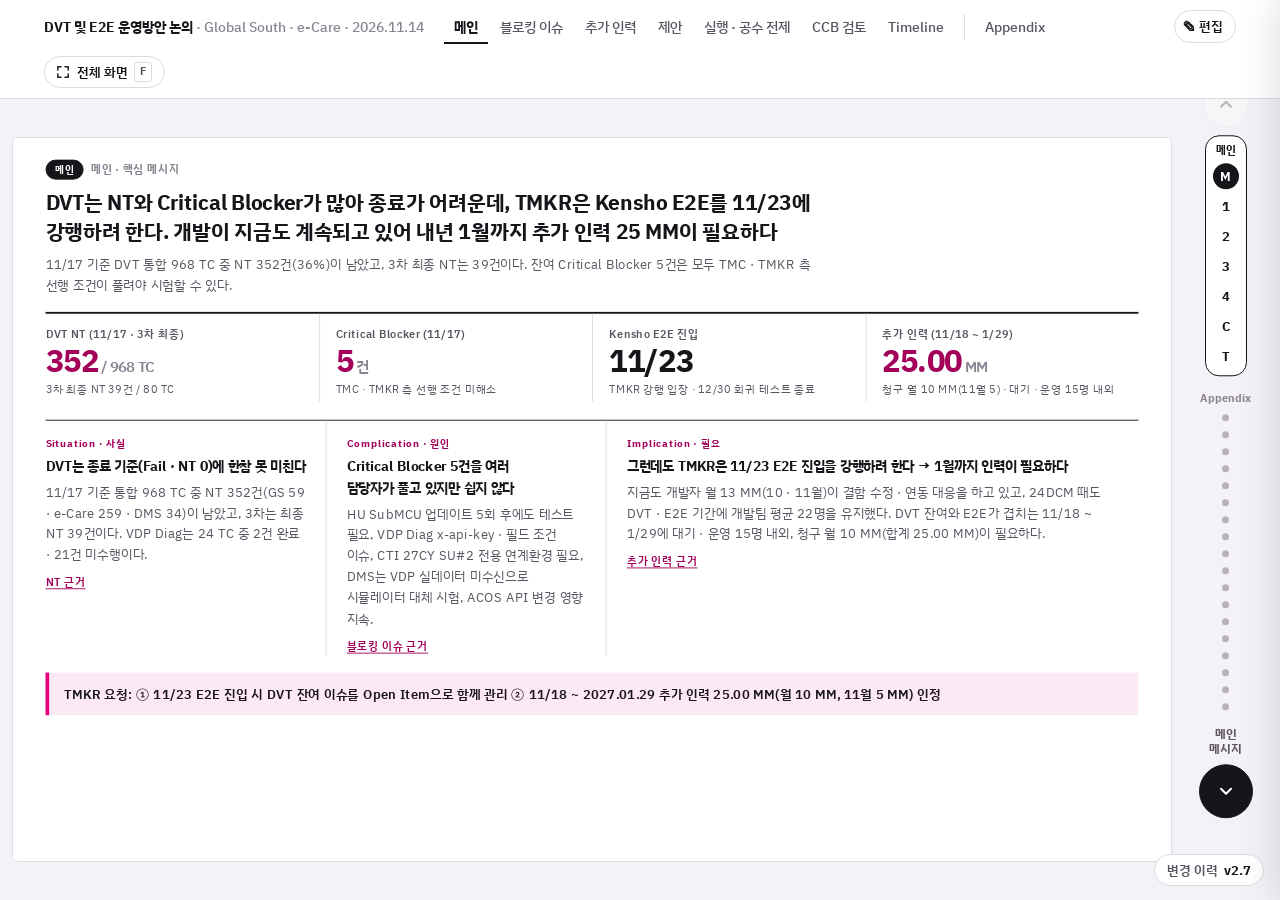
==== commit 7c9ab84b: "v2.7: 메인 메시지 교체, 장 순서 재배치 - 메인: DVT 종료 어려움(NT 352/968, 3차 39, Critical Blocker 5건) → TMKR 11/23 E2E " ====
--- a/index.html
+++ b/index.html
@@ -782,7 +782,7 @@
   <div class="p-head"><button type="button" class="p-back" id="p-back"><svg viewBox="0 0 20 20" aria-hidden="true"><path d="M12 5 7 10l5 5" fill="none" stroke="currentColor" stroke-width="2" stroke-linecap="round" stroke-linejoin="round"/></svg>돌아가기</button><div><small id="p-kicker"></small><h3 id="p-title"></h3></div><button type="button" class="p-close" id="p-close">닫기</button></div>
   <div class="p-body" id="p-body"></div>
 </aside>
-<script id="data" type="application/json">{"meta":{"title":"DVT 및 E2E 운영방안 논의","project":"Global South · e-Care","date":"2026.11.14","asof":"11/14 논의 · Teams 11/13 · Confluence 11/12 · GSP DB 11/11 기준","changelog":[{"v":"v2.6","at":"2026.11.19","items":["추가 인력 장 추가 — 추가 DVT 예측 공수 25.00 MM(11.18 ~ 2027.01.29), 대기 · 운영 월 15명 내외 · 청구 월 10 MM(11월 5 MM), 영역별 월 MM 표(uCUBE 제외)","CCB 검토 장 · 21p 교차 검토 부록을 25.00 MM 기준으로 갱신","3차 DVT NT를 최종 39건으로 수정(1장 지표 · 근거 패널 · 3차 표 주석)"]},{"v":"v2.5","at":"2026.11.19","items":["현재 블로킹 이슈 장 추가 — 11/17 기준 잔여 이슈 5건 · DVT 실질 완료 시점 검토(11/18 CCB 자료 원문)","CCB 검토 장 추가 — uCube 제외(청구 22.06 · DVT 기간 10.10 · 추가 DVT 24.95 MM, v2.6에서 25.00 MM으로 갱신), 15p 4개 분류, 21p 교차 검토, 3번 섹션 순서 조정(안)","부록 3장 추가: 15p 항목별 확인표 · 21p 교차 검토 · 순서 조정(안)"]},{"v":"v2.4","at":"2026.11.16","items":["화면 편집: 블록 폭 조절(넓게 · 좁게 · 폭 최대)과 한 줄로(넘치면 글자 자동 축소) 추가 — 블록 선택 · 글자 편집 중 모두 표시"]},{"v":"v2.3","at":"2026.11.16","items":["화면 편집: 블록 이동(▲ 위로 · ▼ 아래로 · Alt+↑/↓) 추가 — edits.json moves 로 저장","화면 편집: 한글 입력 중 Enter 줄바꿈 · 가로 배치 블록 줄바꿈 표시 보완"]},{"v":"v2.2","at":"2026.11.14","items":["11/13 이준제 보고(Teams) 반영: MS 장애로 다산 메일 · VPN 비밀번호 수신 불가 → VPN 1개로 진행, VDP Diag와 DMS 동시 진행 불가","HU(MM) 업데이트 현황 정정: ‘9단계 중 3단계’ → Tier1 업데이트 ①의 9단계(성공 여부 확인)에서 중단, 결과 파일 미생성","VDP Diag 24 TC 중 2건 성공 · 3번째 문의 중, DMS 기준 정보 연동 미진행. 세 건 모두 11/16(월) 재개(VDP 10시 · HU 13시)"]},{"v":"v2.1","at":"2026.11.14","items":["현황 반영: VDP(e-Care) 연계 테스트 24 TC 중 2건 성공, HU 펌웨어 업데이트 9단계 중 3단계에서 중단","12/30을 Kensho E2E 회귀 테스트 종료일이자 주요 Blocking Issue 해소 마지노선으로 명시(1장 · 3장 · Timeline)","Copilot 제안(E2E Conditional Entry 핸드오프 패키지) 반영: ‘DVT Open Item 유지 + E2E 조건부 진입’ 표현, Gate G-01 ~ G-09, 11/20 진입 판정, 자원 · 계약 유지 전제","Appendix 추가: Gate, Copilot 제안 분석, 출처별 적용 한계. 패키지의 Risk Register 예시 행과 공수 수치(CCB v43)는 미반영"]},{"v":"v2.0","at":"2026.11.14","items":["문서를 ‘DVT 및 E2E 운영방안 논의’로 확장 — 메인 3장(현황과 쟁점 · 제안 · 실행과 공수 전제) + Timeline + Appendix 구조로 재구성","근거는 메인 장표에서 오른쪽 서랍으로 열리고, 서랍의 [부록에서 자세히] 버튼으로 해당 Appendix 페이지로 이동","기종결 · 11/15 종결 예정인 LG U+ 조치 항목(단말 개통 · uCube · 케이블 · 보안정책 등) 삭제","11/14 DVT · E2E 논의(회의록 · 화이트보드)를 반영: 조건부 승인안, 대안 비교, 공수 협의 전제, E2E 병행 트랙","이전 화면 편집 내용(edits.json)은 페이지 구조가 바뀌어 적용되지 않음"]},{"v":"v1.3","at":"2026.11.14","items":["화면 편집: 글자 서식 추가 — 굵게 · 기울임 · 밑줄 · 취소선(편집 중 선택한 글자, 또는 블록 · 글상자 전체), 글자 크기 조절(A− / A+)"]},{"v":"v1.2","at":"2026.11.14","items":["화면 편집: 글자 줄바꿈(Enter) 지원, 글상자 · 도형 크기를 8방향 핸들로 조절, 되돌리기를 일반적인 Undo 아이콘으로 변경"]},{"v":"v1.1","at":"2026.11.14","items":["화면 편집 기능 추가 — 상단 바 ✎ 편집에서 글자 수정, 도형(사각형 · 원 · 선 · 화살표 · 글상자), 블록 배경 · 글자색 변경","수정 내용은 edits.json 에 저장되어 git 에 커밋되고, 자동 배포로 사이트에 반영 (저장은 GitHub 토큰이 있는 편집자만 가능)","파비콘 추가. 보드의 숫자 · 근거 데이터는 v1 과 동일"]},{"v":"v1","at":"2026.11.14","items":["1 · 2 · 3차 DVT 결과(Confluence)와 PM 정례 10/07 ~ 11/11, E2E 사전준비, GSP DB 이슈트래킹을 한 보드로 정리","NT 원인을 원인 제공 조직(TMC · TMKR 측 협력사 · Dasan)별로 분류","3차 결과는 11/12 누적까지 반영. 11/13 HU 업데이트 · VDP Diag 1차 결과는 미게시라 미반영"]}]},"src":{"r1":{"t":"1차 DVT 결과","u":"https://toyotasystem.atlassian.net/wiki/spaces/GSP/pages/1077018632"},"r2":{"t":"2차 DVT 결과","u":"https://toyotasystem.atlassian.net/wiki/spaces/GSP/pages/1103003658"},"r3":{"t":"3차 DVT 결과 (v4, 11/12)","u":"https://toyotasystem.atlassian.net/wiki/spaces/GSP/pages/1133412396"},"st":{"t":"DVT_SystemTest (TC 문서)","u":"https://toyotasystem.atlassian.net/wiki/spaces/GSP/pages/1016135985"},"pm1007":{"t":"(10/07) PM 정례회의","u":"https://toyotasystem.atlassian.net/wiki/spaces/GSP/pages/1079279680"},"pm1021":{"t":"(10/21) PM 정례회의","u":"https://toyotasystem.atlassian.net/wiki/spaces/GSP/pages/1100906654"},"pm1028":{"t":"(10/28) PM 정례회의","u":"https://toyotasystem.atlassian.net/wiki/spaces/GSP/pages/1113784433"},"pm1103":{"t":"(11/03) PM 정례회의","u":"https://toyotasystem.atlassian.net/wiki/spaces/GSP/pages/1121189948"},"pm1111":{"t":"(11/11) PM 정례회의","u":"https://toyotasystem.atlassian.net/wiki/spaces/GSP/pages/1137704961"},"pre":{"t":"E2E 사전준비 (11/11)","u":"https://toyotasystem.atlassian.net/wiki/spaces/GSP/pages/1133608962"},"sch":{"t":"E2E 세부일정 (11/03)","u":"https://toyotasystem.atlassian.net/wiki/spaces/GSP/pages/1121320967"},"db":{"t":"GSP DB · 이슈트래킹 통합본 (11/11)","u":""},"hp":{"t":"E2E Conditional Entry Handoff 패키지 (Copilot 제안, 11/14)","u":"","n":"내부 자료"},"pmr":{"t":"E2E · DVT PM 보고서 (11/06)","u":"","n":"내부 자료"},"wk":{"t":"주간보고 10월 3주차 (10/19)","u":"","n":"내부 자료"},"mail0915":{"t":"일정 협의 요청 메일 (9/15)","u":"","n":"내부 자료"},"mail1027":{"t":"추가 투입 공수 관련 메일 (10/27)","u":"","n":"내부 자료"},"ccb":{"t":"추가 인력 투입 CCB (11/07 v43)","u":"","n":"내부 자료"},"cto":{"t":"CTO DVT Gating 프로세스","u":"","n":"일반 원칙"},"tm1113":{"t":"Teams 11/13 17:55 이준제 보고 (DVT 3차 진행 현황)","u":"","n":"내부 자료"},"ccb1118":{"t":"LGU+ 토요타 텔레매틱스 추가 인력 투입 CCB (11/18)","u":"","n":"내부 자료"}},"rounds":[{"id":"r1","name":"1차","period":"10/06 ~ 10/14","scope":"GS","tc":290,"pass":132,"fail":14,"nt":144,"rest":0,"src":"r1","note":"e-Care 미실시(9/22 계획: “e-Care가 테스트 불가라서 GS만”)"},{"id":"r2","name":"2차","period":"10/22 ~ 10/30","scope":"GS + e-Care(OPW·CCW)","tc":854,"pass":523,"fail":8,"nt":323,"rest":0,"src":"r2","note":"CCW 236 TC 전량 NT (CTI 미개발)"},{"id":"r3","name":"3차","period":"11/11 ~ (진행 중)","scope":"GS + e-Care + DMS + VDP Diag","tc":80,"pass":18,"fail":5,"nt":33,"rest":24,"src":"r3","note":"최종 NT 39건(11/19 수정). 아래 표는 11/12 누적 기준 — 미수행 24건은 VDP Diag 신규 TC(11/13 TMC와 시험 예정)"}],"daily":{"r1":{"head":["일자","Acted","Pass","Fail","NT","Remained TC"],"rows":[["10/06","40","22","15","3","250"],["10/07","290","50","207","33","0"],["10/08","125","36","52","37","165"],["10/12","215","71","106","38","75"],["10/13","290","119","14","157","-"],["10/14 (통합)","290","132","14","144","-"]],"notes":["원본 표의 Planned(old)는 일자별 38·64·69·56·63, 합계 290. 10/12·10/13은 Planned(new) 82·83으로 재계획","10/07 Fail 207건 → 10/13 14건: 10/07 PM 정례에서 “Block 분류 폐지, Block은 Fail로 재분류, NT는 진입 자체가 불가한 항목으로 한정”하기로 한 뒤 재판정·재시험이 이어짐","GSP DB 정리: 10/13 NT 157건 중 112건이 선행 Fail에 의한 Block(Skip Vehicle Association 등)"]},"r2cum":{"head":["일자","누적 Acted","Pass","Fail","NT","비고"],"rows":[["10/22","598","199","37","362","CCW 236 포함"],["10/23","667","350","29","288","선행조건 NT를 시험 가능 조건으로 변경"],["10/26","755","411","30","314","Fail에 의한 Blocked 포함"],["10/28","833","501","16","316",""],["10/29","839","512","13","314",""],["10/30","854","523","8","323","최종"]]},"r2area":{"head":["영역","TC","Pass","Fail","NT"],"rows":[["Global South (GS)","326","262","5","59"],["오퍼레이션 웹 (OPW)","292","261","3","28"],["콜센터 웹 (CCW)","236","0","0","236"],["합계","854","523","8","323"]]},"r3area":{"head":["영역","TC","구성","Pass","Fail","NT","미수행"],"rows":[["GS","20","2차 Fail 5 + NT 15","2","3","15","0"],["e-Care (OPW)","9","2차 Fail 3 + NT 6","9","0","0","0"],["DMS 연동","27","Fail 6 + NT 21","7","2","18","0"],["VDP (Diag) 연동","24","3차 신규 TC","0","0","0","24"],["합계","80","","18","5","33","24"]]},"r3day":{"head":["일자","Planned","Acted","Pass","Fail","NT","Remained TC"],"rows":[["11/11","-","55","11","9","35","25"],["11/12","1","8","7","1","0","24"],["11/12 누적","","56","18","5","33","24"],["11/13","24","","","","",""],["11/16 ~ 11/19","TBD","","","","",""]],"notes":["최종 NT는 39건(11/19 수정). 이 표는 11/12 누적 기준","11/12 Acted 8건 중 7건은 11/11 Fail 재시험(누적 Acted 55 → 56). 누적 Fail 9 → 5, NT 35 → 33","OPW 9건은 2차 Fail 3 + NT 6 전량 Pass(11/12)","11/13 이후 결과는 Confluence에 아직 게시되지 않음(조회 11/14). 결과 페이지에는 첨부가 없음"]}},"ntWhy":{"total":323,"parts":[{"k":"ccw","label":"CCW","n":236,"cause":"CTI 미개발","owner":"tck","fact":"10/21 PM: “Call Center Web은 CTI 미연동 항목에 대해 사유를 기재하여 N/T 처리”. 11/03 PM: “CTI 미개발 영향으로 N/T 비중이 높은 상황”"},{"k":"gs","label":"GS","n":59,"cause":"HU·MM·GSA + 선행 Fail","owner":"mix","fact":"2차 결과표: “Fail에 의한 Blocked 포함”. 11/11 PM: “MM Update 이후 기존 N/T였던 요금제/Provisioning 관련 항목 재검증”"},{"k":"opw","label":"OPW","n":28,"cause":"VDP·DMS 연동","owner":"mix","fact":"10/21 PM: “TMC/VDP, TCK/CTI, DMS 등 외부 연동 제약으로 전체 TC 수행 제한”. 10/28 PM: “e-Care는 Emulator 기반 검증 비중이 높아 실제 연동 검증에는 제약”"}],"owners":[{"id":"tmc","name":"TMC","sub":"일본 원청 · VDP · TSC","tone":"a"},{"id":"tck","name":"TMKR 측 협력사","sub":"TCK(CTI) · SE파트너스(DMS)","tone":"b"},{"id":"dsn","name":"Dasan","sub":"개발 · 시험 수행","tone":"d"}],"blockers":[{"id":"cti","owner":"tck","title":"CTI 미개발 → 콜센터 웹 시험 불가","iss":"ISS-001","tc":"CCW 236 TC (2차 NT의 73%)","when":"12월 (확정일 없음)","facts":["10/28 PM: 대체방안은 안정성 우려로 철회, 정식 추가 개발 착수 — 약 1개월 반 소요","11/03 PM: 완료 시점 12월 수준, 실제 연동 가능 시점은 TCK와 재확인 필요","E2E 사전준비 #10 CTI 중계: 상태 ‘외부일정대기’, 마감일 ‘???’, PIC TMKR","GSP DB: TCK 견적이 Dasan 회신 누락으로 홀딩된 기간이 있었음(10/22, 권다운 지적)"],"src":["pm1028","pm1103","pre","db"]},{"id":"vdp","owner":"tmc","title":"VDP 접속정보 지연·오류 → e-Care 진단 데이터 미수신","iss":"ISS-002 · 025","tc":"VDP Diag 24 TC 미수행, OPW NT 일부","when":"11/13 1차 · 11/16 ~ 20 2차","facts":["10/28 PM: 접속 지연 원인은 Endpoint URL·IP·API Key 등 접속정보 확보 지연. 접속 후에도 ‘유효하지 않은 차량’ Error","GSP DB: TMC 접속정보·Endpoint·ID 안내 오류·누락이 10/6 ~ 11/2 반복(Dasan 정리표), CoCo 5 / Diag 032로 ID 안내 불일치","11/11 Teams(이준제): “아직도 연동이 안 되기 때문에 의미는 없다, API 테스트 가능 여부만 의미”","E2E 사전준비: VDP Diag 별도 접속정보 필요, GetAllDTC 결과 수신 테스트 지연(Backlog PRJ_0333-32)"],"src":["pm1028","db","pre"]},{"id":"hu","owner":"tmc","title":"HU 소프트웨어가 SU#1 → MM Flag 미반환, HU 화면 시험 불가","iss":"ISS-003 · 004","tc":"GS NT 중 요금제·Provisioning·HU 화면 항목","when":"11/13 원격 업데이트(TMC 지원)","facts":["11/03 PM: HU 물리 연결은 완료, Firmware 미수령으로 OTT·Wi-Fi·e-Care 화면 기반 검증 제한","E2E 사전준비 #4 SU#2 H/U SW Update: ‘진행중’, PIC TMC","11/11 TMC MM팀(Kawata): TMKR HU가 SU#1 SW라서 MM Provisioning 불가. TMC 사양 문제는 아님","GSP DB는 원인을 ‘TMC 공급 HU SW 구버전 + 한국 측 업데이트 미실행’ 복합으로 기록"],"src":["pm1103","pre","db"]},{"id":"gsa","owner":"tmc","title":"GSA 신규 버전·Auth0 → 딥링크 흰 화면","iss":"ISS-007","tc":"GS GSA·DeepLink 항목","when":"TMC 일정 대기","facts":["E2E 사전준비 #14·#17: GSA App 신규 버전·Service Package 수정본 ‘외부일정대기’, PIC TMC","GSP DB: Global App이 TMC Auth0(tr-th-acos)를 써서 Local App 딥링크 시 흰 화면 — TMC가 원인 인정(11/6)","11/11 PM: DVT 3차 중점 항목에 GSA 설치·Login, DeepLink/상품가입 Flow 포함"],"src":["pre","db","pm1111"]},{"id":"dtc","owner":"tmc","title":"DTC 재현 방법(CANoe) 미확정","iss":"Backlog PRJ_0333-54","tc":"e-Care 경고·DTC 시나리오","when":"미정","facts":["E2E 사전준비 #5: e-Care 시험용 고장진단코드 생성·재현 ‘진행중’, TMC에서 유형별 코드 발생 필요, PIC TMC","10/21 PM: CANoe 파일 제공을 TMC에 요청 중, 지연 시 TMC가 직접 Warning Event Trigger하는 방안 병행 문의"],"src":["pre","pm1021"]},{"id":"dms","owner":"tck","title":"DMS 사양 변경 지속 → 시나리오 재작성","iss":"ISS-008","tc":"DMS 연동 27 TC (3차 NT 18)","when":"API 5 → 24개 반영 중","facts":["10/21 PM: DVT 진행 중 DMS 추가 요구사항이 지속 유입, 10/23 기준 개발 범위 Freeze 합의","E2E 사전준비 #9: DMS API 개통 5 → 24개 변경, 시나리오 업데이트 필요, PIC TMKR","e-Care IF 정의서 v1.23(11/05): warningClearFlag 처리 등 변경 계속","11/11 e-Care4: DMS 칩 생성 기준 변경 제안(선호센터 칩 우선) — 결정 대기"],"src":["pm1021","pre","db"]},{"id":"fix","owner":"dsn","title":"2차 Fail 8건 수정 · 3차 재시험","iss":"ISS-009","tc":"GS Fail 5 · OPW Fail 3","when":"OPW 3건 11/12 Pass, GS 잔여 Fail 3","facts":["11/03 PM: Fail 8건은 3차 전 수정 가능한 범위로 판단","3차 11/12 누적: OPW 9건 전량 Pass, GS Pass 2 · Fail 3 · NT 15","GSP DB: Dasan 측 CTI 견적 회신 누락(10/22)이 CTI 일정 홀딩에 영향"],"src":["pm1103","r3","db"]}]},"remain":{"r3":{"pass":18,"fail":5,"nt":33,"rest":24,"tc":80},"carry":[{"k":"GS","nt2":59,"in3":15},{"k":"OPW·DMS","nt2":28,"in3":27},{"k":"CCW","nt2":236,"in3":0}],"carryNote":"3차 범위 정의는 “2차 DVT의 fail 항목과 fail에 따른 N/T 항목”(3차 결과 페이지). 3차 NT 편성은 GS 15 + e-Care 6 + DMS 21 = 42. OPW·DMS의 27은 2차 OPW NT 28과 대응한다고 보고 계산한 값으로, DMS 27건의 2차 근거 행은 결과표에서 직접 확인되지 않음(2차 Fail은 GS 5·OPW 3뿐인데 3차 DMS는 Fail 6으로 표기)"},"deck":{"s1":{"kicker":"1 / 3 · 현황과 쟁점","title":"DVT 3차는 11/16 공식 종료 시점에도 VDP 연계 24 TC 중 2건 성공에 그치고, HU 업데이트는 9단계 성공 확인에서 멈춰 있다. 주요 Blocking Issue는 12/30까지 풀려야 한다","lede":"DVT 완료 기준은 Fail · NT가 없는 상태(Pass)다. 남은 건은 TMC · 외부 연동 환경이 열려야 시험할 수 있어, 당사 개발 범위의 검증과 분리해서 판단할 필요가 있다.","kpis":[{"k":"ev:status","small":"3차 DVT · 80 TC (최종)","v":"39","em":"/ 80 NT","d":"최종 NT 39건 · 11/12 누적 당시 Pass 18 · NT 33"},{"k":"ev:vdp","small":"VDP(e-Care) 연계 테스트","v":"2","em":"/ 24 TC 성공","d":"나머지 22건은 연동 환경 대기","hot":true},{"k":"ev:hu","small":"HU(MM) 업데이트 · Tier1 ①","v":"9단계","em":"에서 중단","d":"성공 확인 파일 미생성 · 11/16 13시 재개","hot":true},{"k":"ev:deadline","small":"마지노선","v":"12/30","em":"","d":"Kensho E2E 회귀 테스트 종료일 · Blocking Issue 해소 기한","hot":true}],"cols":[{"tag":"Situation · 사실","head":"DVT 3차는 11/16에 공식 종료되지만 완료 기준에 못 미친다","body":"완료는 Fail · NT가 없는 상태다. NT 비중은 1 · 2 · 3차에 50% → 38% → 59%(수행분)로 줄지 않았고, 3차는 최종 NT가 39건이다.","ev":"ev:complete","more":"완료 기준 · 3차 결과 근거"},{"tag":"Complication · 원인","head":"막고 있는 것은 당사 개발 범위 밖의 환경이다","body":"VDP 접속 · 콜백 환경, HU 소프트웨어(SU#1), GSA · Auth0, CTI 개발(12월), DMS 사양 변경. 당사 개발 로직은 내부 검증을 마쳤으나 연동 환경이 없어 시험 완료로 인정받지 못한다. 외부 환경 미비 위험은 9월 일정 협의에서 이미 제기되었다.","ev":"ev:cause","more":"원인 분류 근거"},{"tag":"Implication · 영향","head":"현행대로면 DVT가 1 ~ 2월로 밀리고 E2E와 겹친다","body":"E2E는 11/23 진입, 12/30 회귀 테스트 종료로 잡혀 있다. 12/30까지 주요 Blocking Issue가 풀리지 않으면 E2E 지속 여부와 후속 일정을 재협의해야 한다.","ev":"ev:impact","more":"일정 영향 근거"}],"ask":"이번 논의에서 정할 것: ① DVT를 어떤 기준으로 정리할지 ② E2E를 어떻게 병행할지 ③ 그에 따른 공수 투입 전제"},"s2":{"kicker":"2 / 3 · 제안","title":"당사 개발 범위는 조건부 승인하되 잔여 항목은 Open Item으로 유지하고, E2E는 조건부로 진입(Conditional Go)하는 안을 제안한다","lede":"‘DVT 완료’가 아니라 ‘DVT Open Item 유지 + E2E 조건부 진입’으로 분리해 표기한다. 현행 유지와 전면 재일정은 종료 시점이 불확실하다.","optHead":["","A. 현행 유지","B. Open Item 유지 + 조건부 진입 (제안)","C. 전면 재일정"],"optRows":[["방식","Fail · NT 0이 될 때까지 DVT 연장","당사 개발 범위만 조건부 승인, 외부 영역은 Open Item으로 유지 · 별도 재시험","DVT · E2E 일정 전체 재수립"],["DVT","1 ~ 2월 (외부 환경 해소에 종속)","Pass · 완료로 표기하지 않음. 조건 확정 후 약 1개월 추가 검증, 잔여는 환경 확보 후 재시험","재수립 일정에 따름 (미정)"],["E2E 영향","11/23 진입과 충돌, 기간 중첩","DVT와 이중 트랙 병행, 12/30까지 Blocking 해소","진입 시점 후퇴"],["필요 결정","DVT 기간 변경 (CCB 연계)","TMKR의 조건부 승인 + 11/20 진입 판정","전 일정 합의"]],"optEv":["ev:optA","ev:optB","ev:optC"],"scopeTitle":"조건부 승인 범위(안)","scopeIn":["서비스 가입","ACOS 인터페이스","VDP 연계 테스트"],"scopeOut":["TMC 영역 — HU 기능 등 외부 연동 환경에 종속된 시험"],"scopeOpen":["조건 항목의 최종 확정","승인 후 개발 완료 검증의 지속 기간"],"word":"표현 원칙: ‘DVT 완료 · 조건부 완료’ 대신 ‘DVT Open Item 유지 + E2E 조건부 진입’. E2E는 잔여 DVT 재시험을 대체하지 않는다.","decide":"TMKR 결정 요청: 위 범위로 조건부 승인하고, 외부 영역은 Open Item으로 남겨 별도 일정으로 재시험한다. 진입 가부는 9개 Gate(G-01 ~ 09) 충족 여부로 11/20에 서면 판정한다."},"s3":{"kicker":"3 / 3 · 실행과 공수 전제","title":"E2E는 회귀 테스트 중심으로 병행 진입하고, 공수는 아래 다섯 가지 전제가 충족되는 범위에서 투입한다. 12/30이 마지노선이다","lede":"전제가 하나라도 달라지면 일정과 공수가 함께 달라진다. 이 장표는 공수 협의의 합의 대상이다.","premHead":["#","전제","충족 조건","충족되지 않으면"],"prem":[["1","DVT 정리 기준","조건부 승인 범위(서비스 가입 · ACOS IF · VDP)를 TMKR이 확정. 잔여는 Pass 전환 없이 Open Item 유지","연장 공수는 CCB 안건으로 별도 협의"],["2","E2E 진입 조건","일본 측이 회귀 테스트(Regression)를 준비(11/16 ~ 17 협의) + 11/20 Gate 판정","E2E 전체 재일정"],["3","외부 환경 해소","HU(MM) 업데이트 완료 · VDP 연계(24 TC) · CTI 완료를 12/30 이전에 확정 · 해소","12/30 초과 시 E2E 지속 여부 · 후속 일정 재협의. 해소 전 구간은 대기가 아닌 별도 범위"],["4","범위 변경","DMS 등 사양 변경은 TC 문서 기준으로 신규 · 재수행 범위 확정","변경분은 근거 기준으로 별도 협의"],["5","자원 · 계약 유지","잔여 검증 · 결함 수정 · 재시험 인력의 유지 기간과 최소 인원을 서면 확정. 추가 공수는 자동 승인이 아님","조건부 진입 보류, CCB 협의"]],"premEv":["ev:p1","ev:p2","ev:p3","ev:p4","ev:p5"],"tracks":[{"h":"E2E #1 · 병행 진입 (~ 12/30)","b":"회귀 테스트(Regression) + ACOS IF 기반 TC. 회귀용 24 DCM 기자재 활용(Global · ACOS 대상). 12/30까지 Blocking Issue 해소가 전제","ev":"ev:e2e1"},{"h":"E2E #2 · 정상 상태 전제","b":"외부 환경이 정상일 때 가능한 시나리오. 현재 상태로는 불가해 순연","ev":"ev:e2e2"}],"next":["11/16(월) DVT 3차 Fail 결과와 DVT · E2E 자료 정리, 일본 측 회귀 테스트 준비 여부 협의(~ 17일)","11/20 Go / Conditional Go / No-Go 서면 판정(PM 보고 제안)","11/23 조건부 진입, 12/30까지 Blocking Issue 해소 · 회귀 테스트 종료"],"tl":"타임라인 전체 보기"},"tl":{"kicker":"Timeline · DVT / E2E 운영 일정(안)","title":"11/20 판정으로 조건부 진입하고, 12/30(마지노선)까지 Blocking Issue를 풀어 회귀 테스트를 마친다","lede":"12/30은 Kensho E2E 회귀 테스트 종료일이자 주요 Blocking Issue 해소 기한이다. 점선은 미확정 구간이다.","start":[2026,11,13],"days":49,"marks":[{"d":[2026,11,13],"l":"11/13","ev":"ev:t1113"},{"d":[2026,11,16],"l":"11/16 (월)","ev":"ev:t1116"},{"d":[2026,11,17],"l":"11/17","ev":"ev:t1117"},{"d":[2026,11,20],"l":"11/20 판정","ev":"ev:t1120"},{"d":[2026,11,23],"l":"11/23","ev":"ev:t1123"},{"d":[2026,12,30],"l":"12/30 마지노선","ev":"ev:deadline","dead":true}],"lanes":[{"h":"DVT","sub":"3차","bars":[{"a":[2026,11,13],"b":[2026,11,16],"t":"dvt","l":"3차 공식 종료 11/16"},{"a":[2026,11,16],"b":[2026,12,16],"t":"cond","dash":true,"l":"조건부 승인 범위 검증 (약 1개월, 미확정)","ev":"ev:optB"}]},{"h":"외부 환경","sub":"해소 시점","bars":[{"a":[2026,11,13],"b":[2026,11,14],"t":"ext","l":"HU 업데이트 (9단계 확인에서 중단)","pin":true,"ev":"ev:hu"},{"a":[2026,11,16],"b":[2026,11,20],"t":"ext","l":"VDP Diag 2차 (연계 2/24)","ev":"ev:vdp"},{"a":[2026,12,1],"b":[2026,12,30],"t":"ext","dash":true,"l":"CTI 개발 완료 (12월, 일자 미정)","ev":"ev:cause"}]},{"h":"E2E #1","sub":"회귀 · ACOS IF","bars":[{"a":[2026,11,23],"b":[2026,12,30],"t":"e2e","l":"회귀 테스트 + ACOS IF 기반 TC (일본 측 준비 전제)","ev":"ev:e2e1"}]},{"h":"E2E #2","sub":"정상 상태 전제","bars":[{"a":[2026,12,1],"b":[2026,12,30],"t":"late","dash":true,"l":"현재 상태로는 불가 → 순연","ev":"ev:e2e2"}]}],"notes":["11/16 ~ 17 일본 측 협의 결과에 따라 E2E #1 병행 또는 전체 재일정","12/30까지 주요 Blocking Issue 미해소 시 E2E 지속 여부와 후속 일정 재협의","DVT 기간 변경은 CCB 연계 안건"]},"ev":{"status":{"kicker":"근거 · 3차 DVT","title":"3차 80 TC 중 최종 NT 39건","facts":["최종 NT 39건(11/19 수정)","11/12 누적: Pass 18 · Fail 5 · NT 33 · 미수행 24 (80 TC)","미수행 24건은 VDP Diag 신규 TC — TMC 연동이 열려야 시작","수행한 56건 중 33건(59%)이 NT — 2차에서 막혔던 TC가 같은 조건에서 다시 NT","NT 비중 추이: 1차 50%(144/290), 2차 38%(323/854), 3차 59%(33/56)"],"src":["r1","r2","r3"],"apx":"apx-r3"},"complete":{"kicker":"근거 · 완료 기준","title":"Fail · NT가 없어야 Pass","facts":["11/14 논의: DVT 완료는 Fail · NT가 없는 상태","10/07 PM 합의: NT는 진입 자체가 불가한 항목, 진입 후 실패는 Fail","일반 품질 Gate 원칙: 단순 기간 종료가 아니라 사전 정의된 기준과 증적을 충족해야 다음 단계로 이행(CTO DVT Gating 준거 — 본 프로젝트 직접 적용 기준은 아님)"],"src":["pm1007","cto"],"apx":"apx-mtg"},"vdp":{"kicker":"근거 · VDP","title":"VDP(e-Care) 연계 테스트 24 TC 중 2건 성공","facts":["11/13 이준제 보고: 24 TC 중 2건 성공, 3번째 TC는 성공 여부를 TMC에 문의 중. 11/16(월) 10시 재개","11/13 MS 장애로 다산 메일 수 · 발신 불가 → 메일로 받는 VPN 비밀번호를 받지 못해 이준제 VPN 1개로만 진행 — VDP Diag와 DMS 기준 정보 시험을 동시에 할 수 없었음","VDP 접속정보 지연 · 오류, 콜백(CoCo Callback) 미수신으로 DTC 수집 후속 처리 미검증","일본 측 VDP 서버 정보는 10/05 제공 예정이었음(9/15 일정 협의 메일). 외부 환경 준비 전 착수 시 미시험 증가 · 결과 유효성 저하 가능성을 사전 제기","VDP Diag 2차 11/16 ~ 20 예정"],"src":["tm1113","pm1028","mail0915","pmr","db"],"apx":"apx-cause"},"hu":{"kicker":"근거 · HU","title":"HU(MM) 업데이트 — Tier1 업데이트 ①의 9단계(성공 여부 확인)에서 중단","facts":["11/13 이준제 보고: 업데이트 절차 ④ Tier1 업데이트 ① → 9단계 ‘성공 여부 확인’에서 중단. write_result_sub_sucess.txt 파일이 생성되지 않음","11/16(월) 13시 TMC 카키하라 상과 이어서 진행 예정","v2.1의 ‘9단계 중 3단계’ 표기는 11/13 보고와 달라 이번 판에서 정정","HU 소프트웨어가 SU#1 → MM Flag 미반환, Wi-Fi · OTT · Digital Key 등 HU 기반 시험 제한","HU 환경 미구축 31건이 1차 NT의 일부(10/19 스냅샷)"],"src":["tm1113","pm1103","pre","wk"],"apx":"apx-cause"},"deadline":{"kicker":"근거 · 마지노선","title":"12/30 = 회귀 테스트 종료일 · Blocking Issue 해소 기한","facts":["Kensho E2E 회귀 테스트 종료일(E2E 세부일정상 e-Care E2E 종료일 12/30)","11/14 논의: 주요 Blocking Issue가 12/30에는 풀려야 한다는 의미의 마지노선","미해소 시 E2E 지속 여부와 후속 일정을 관련 당사자가 재협의(조건부 진입 승인문 원칙)"],"src":["sch","hp"],"apx":"apx-gate"},"cause":{"kicker":"근거 · 원인","title":"NT의 원인은 외부 연동 환경","facts":["CTI 미개발: CCW 236 TC(2차 NT의 73%), 완료 12월 — TMKR 측 협력사 영역","TMC: VDP 접속정보 · 콜백, HU 소프트웨어(SU#1), GSA · Auth0, DTC 재현 방법 미확정","DMS 사양 변경 지속: API 5 → 24개, 시나리오 재작성","1차 NT 144건 중 Blocked 104 + HU 환경 미구축 31 = 135건(93.8%)이 선행조건 · 환경 제약과 연관(10/19 스냅샷)","11/14 논의: 당사 개발 로직은 내부 검증 완료"],"src":["pm1028","pm1103","pre","wk","db"],"apx":"apx-cause"},"impact":{"kicker":"근거 · 일정 영향","title":"현행 방식이면 1 ~ 2월","facts":["현행 방식(Fail · NT 0까지)을 이어가면 DK 완료 기준으로 1 ~ 2월까지 걸릴 수 있다","E2E 현행 진입 11/23과 중첩 — 11/03 PM 합의: E2E 진입 시점에는 알려진 제약으로 NT가 생기지 않도록 일정 재구성","DVT 기간 변경은 CCB 안건과 연계된다(기존 1개월 → 1.5개월 변경안)"],"src":["pm1103","pm1111","ccb"],"apx":"apx-plan"},"optA":{"kicker":"근거 · 대안 A","title":"현행 유지","facts":["Fail · NT가 0이 될 때까지 DVT를 연장","외부 환경(HU · VDP · CTI) 해소 일정에 종속되어 종료일을 약속할 수 없음","E2E와 일정이 겹치고 DVT 기간 변경은 CCB 안건"],"apx":"apx-opt"},"optB":{"kicker":"근거 · 대안 B (제안)","title":"Open Item 유지 + E2E 조건부 진입","facts":["당사 개발 범위(서비스 가입 · ACOS IF · VDP 연계)에 한정해 조건부 승인","TMC 영역(HU 기능 등)은 범위에서 제외, Open Item으로 유지하고 환경 확보 후 별도 재시험","DVT를 완료 · Pass로 표기하지 않음 — E2E 진입 승인과 DVT 완료 승인을 분리(Copilot 제안)","승인 후에도 개발 완료 검증 약 1개월 추가","TMKR이 판단해야 한다 — 당사가 임의로 종결하지 않음"],"src":["hp"],"apx":"apx-scope"},"optC":{"kicker":"근거 · 대안 C","title":"전면 재일정","facts":["일본 측 협의가 이루어지지 않거나 Gate를 충족하지 못하는 경우의 대안(No-Go / Scope Reduction)","DVT · E2E 일정 전체를 다시 수립하며 종료 시점은 미정"],"apx":"apx-opt"},"p1":{"kicker":"전제 1","title":"DVT 정리 기준","facts":["조건부 승인 범위: 서비스 가입 · ACOS 인터페이스 · VDP 연계 테스트","FAIL은 FAIL, 시험 불가는 N/T · External Blocked로 유지 — 일정을 이유로 Pass 전환하지 않음","승인 후 개발 완료 검증은 약 1개월(미확정)","미승인 시 DVT 연장분은 CCB 안건으로 협의"],"src":["hp"],"apx":"apx-man"},"p2":{"kicker":"전제 2","title":"E2E 진입 조건","facts":["Global South · ACOS 인터페이스 E2E는 현재 불가","회귀 테스트는 일본 측 담당이 준비하면 가능 — 11/16 ~ 17 협의","11/20 Gate G-01 ~ G-09 충족 여부로 Go / Conditional Go / No-Go 서면 판정(PM 보고 제안)","불가 시 전체 재일정"],"src":["pmr","hp"],"apx":"apx-gate"},"p3":{"kicker":"전제 3","title":"외부 환경 해소 (12/30)","facts":["HU(MM) 업데이트 완료, VDP 연계 24 TC, DMS 기준 정보 연동, CTI 개발(12월) 해소","12/30이 마지노선 — 이후에는 E2E 지속 여부 · 후속 일정 재협의","해소 전 구간은 시험 가능 범위가 아니므로 대기 공수와 구분"],"src":["pm1103","pre"],"apx":"apx-cause"},"p4":{"kicker":"전제 4","title":"범위 변경 처리","facts":["DMS API 5 → 24개 변경, VDP Diag 24 TC는 3차 신규","TMKR 의견(11/11, 합의 아님): 규격 변경에 따른 실제 개발 · 시험은 근거 기준으로 별도 검토 가능, 일정 지연에 따른 단순 대기는 인정 어려움"],"src":["pm1111"],"apx":"apx-man"},"p5":{"kicker":"전제 5","title":"자원 · 계약 유지","facts":["잔여 검증 · 결함 수정 · 재시험이 끝날 때까지 필요한 개발 · QA 인력과 계약 범위를 유지","기존 계획 · 인력 Shift · 실제 순증 공수 · DVT Carry-over 조치 범위를 분리 기록","조건부 진입 승인은 추가 공수 · 비용의 자동 승인이 아님","검토 의견(10/27): 기존 리소스를 어떻게 활용했는지까지 함께 봐야 함"],"src":["ccb","mail1027","hp"],"apx":"apx-man"},"e2e1":{"kicker":"E2E #1","title":"회귀 테스트 + ACOS IF 기반 TC (~ 12/30)","facts":["일본 측이 회귀 테스트를 준비하면 현 시점에도 수행 가능","회귀용 24 DCM 기자재는 준비 완료(사전준비 #2) — Global · ACOS 대상","회귀 테스트 종료일 12/30 = Blocking Issue 해소 마지노선","11/03 PM 합의: 시험 가능 범위를 세분화하고 시작부터 NT가 예상되는 TC를 최소화"],"src":["pm1103","pre","sch"],"apx":"apx-pre"},"e2e2":{"kicker":"E2E #2","title":"정상 상태를 전제로 한 시나리오","facts":["현재 상태(외부 환경 미비)로는 수행 불가 → 순연","E2E는 토요타 공식 검증 Event — 공식 문서(Spec · TC)를 기준으로 하며 구두 설명만으로 이슈를 종료하지 않음(11/11 PM)","E2E는 잔여 DVT 재시험의 대체 수단이 아님"],"src":["pm1111","hp"],"apx":"apx-pre"},"t1113":{"kicker":"Timeline","title":"11/13 — HU 업데이트 · VDP Diag 1차 · DMS (MS 장애)","facts":["MS 장애로 다산 메일 불가 → VPN 비밀번호 미수신, 이준제 VPN 1개로만 진행","HU(MM) 업데이트: Tier1 업데이트 ①의 9단계(성공 여부 확인)에서 중단 → 11/16 13시 재개","VDP Diag: 24 TC 중 2건 성공, 3번째 TC 성공 여부 문의 중 → 11/16 10시 재개","DMS 기준 정보 연동: VPN 미접속으로 진행 못 함 → 11/16 진행 예정","MM 업데이트 후 기존 NT 요금제 · Provisioning 재검증 대상"],"src":["tm1113"],"apx":"apx-cause"},"t1116":{"kicker":"Timeline","title":"11/16(월) — DVT 3차 공식 종료 · 11/13 미완 시험 재개","facts":["10시 VDP Diag 재개, 13시 HU(MM) 업데이트 재개(TMC 카키하라 상), DMS 기준 정보 연동 진행(11/13 이준제 보고)","DVT 3차 Fail 결과 정리(저녁까지)","DVT · E2E 자료 정리, 일본 측 협의(월 ~ 화)"],"apx":"apx-mtg"},"t1117":{"kicker":"Timeline","title":"11/17 — 현행 DVT 종료일","facts":["3차 결과 일정 칸: 11/17 ~ 11/19 TBD, E2E 세부일정은 11/17 종료"],"src":["r3","sch"],"apx":"apx-plan"},"t1120":{"kicker":"Timeline","title":"11/20 — E2E 진입 Gate 판정","facts":["PM 보고(11/06) 제안: 11/20에 범위 · 리스크를 서면 확정하고 Go / Conditional Go / No-Go 판정","판정 기준: 9개 Mandatory Gate(G-01 ~ G-09)","참고: 11/20은 진척 보고회 일자이기도 함"],"src":["pmr","hp"],"apx":"apx-gate"},"t1123":{"kicker":"Timeline","title":"11/23 — 현행 E2E 진입일","facts":["E2E 세부일정(11/03): 24SU#2 LifeCycle 11/23 ~ 11/30","PM 보고(11/06): 진입일은 유지 가능하나 전체 범위 Go가 아닌 조건부 범위 진입 가능성이 높음"],"src":["sch","pmr"],"apx":"apx-pre"},"blk":{"kicker":"현재 블로킹 이슈","title":"11/17 기준 잔여 이슈 5건 (TMC 측 선행 조건 미해소)","facts":["① MM/HU · ACOS Provisioning (TMC): SU#1 H/U, SubMCU 업데이트 5회 완료, 테스트 필요. 11/18 MM Capable Flag 확인 완료, Flag 조합별 Opt-in/out 추가 검증 필요","② VDP Diag (TMC): 11/13 최초 실연동, 24 TC 중 2건 완료 · 1건 보류 · 21건 미수행","③ CTI/TCK 중계 연동 (TMKR·TMC): 27CY SU#2 전용 연계환경 구성 필요","④ DMS 연동 (TMKR): VDP 실데이터 미수신으로 시뮬레이터 대체 시험","⑤ ACOS API 사양 (TMC): TSC-GC/GB Request/Response 변경 영향 지속"],"src":["ccb1118"],"apx":"apx-cause"},"c1":{"kicker":"CCB 검토 · 청구 공수","title":"23.01 → 22.06 MM (uCube 0.95 제외)","facts":["① e-Care 콜버튼 3.86 · ② ACOS 추가개발 8.10 · ③ DVT 기간 10.10 = 22.06 MM","uCube(0.95)는 LG U+ 연계 시스템 사유라 청구 항목과 청구 MM에서 제외","3p 요약표 · 15p 산정 기준 문구(‘uCUBE 0.95 MM 포함’) · 3p 노트(49.01 MM)를 함께 고쳐야 함","4번 섹션 추가 DVT(24.95)는 3p 요약표에 없음 — 요약에 넣을지, 별도 안건으로 둘지 정리 필요"],"src":["ccb1118"],"apx":"apx-ccb-order"},"c2":{"kicker":"CCB 검토 · 15p","title":"DVT 기간 변경 · 연동 대응 10.10 MM","facts":["ACOS 추가 변경 2.60 · TMC 서버 지연 대응 4.50 · TMKR 연계 변경 2.50 · DVT 영향 분석 0.50","개발사 주장: ① 7/27 규격 배포 이후에도 ACOS 변경이 추가로 있었다 ② VDP · PGM 등 TMC 서버 연동 지연으로 개발자가 투입되어 분석 · 대응했다","근거로 든 72 · 73p(A4-1 산정 내역)와 86p(A7 변경 · 정정 이력)를 항목별로 대조함","근거가 확인되는 항목: VDP Diag · VDP CoCo · ACOS API · ACOS Provisioning · MM/HU · CTI · App (단, 상당수가 월 단위 표기)","근거가 없는 항목: DMS 1.05 · Digital Key 0.25"],"src":["ccb1118"],"apx":"apx-ccb-item"},"c3":{"kicker":"CCB 검토 · 21p","title":"추가 DVT 예측 25.00 MM (11.18 ~ 2027.01.29)","facts":["대기 · 운영 인력은 월 15명 내외로 두고 유휴분은 수행사가 부담, 청구는 실제 대응분 월 10 MM(11월 5 MM)으로 한정","11월 5.0 · 12월 10.0 · 1월 10.0 = 25.00 MM, uCUBE(LGU+ 연계)는 별도 협의로 제외","4월 계약 계획의 9월 개발 인력 10 MM(GS 3 · e-Care 7, 81p)과 같은 수준 — 월 10명 이하 주장과 맞음","이전 판(26.95 MM)과 영역 구성이 같아 15p · 8.10 작업과 겹치는 문구는 그대로 남아 있음 → 부록 ‘21p 교차 검토’","‘DVT 영향 분석 2.60’(잔여 N/T 재수행 · 회귀시험)은 15p에서 귀책이 ‘LG U+’였던 항목 — 분류 근거 확인"],"src":["ccb1118"],"apx":"apx-ccb-21"},"c4":{"kicker":"CCB 검토 · 실적","title":"10 · 11월 개발자는 13 · 13 MM","facts":["81p 월별 실제 투입: 10월 18 = 개발 13(GS 4 · e-Care 9) + 품질 4 + 기획 1, 11월 17 = 개발 13 + 품질 4","21p 그래프의 실적(17 · 18)은 품질 · 기획 포함 수치 — 개발자만 남기면 13 · 13","검토 지시의 ‘10월 17 · 11월 18’과 81p의 ‘10월 18 · 11월 17’은 순서가 반대 — 그래프 수정 시 함께 확인","첨부본(11/18) 21p 그래프에는 실적 막대 없이 범례만 남아 있음"],"src":["ccb1118"],"apx":"apx-ccb-21"}},"blk":{"kicker":"현재 블로킹 이슈 · 11/17 기준","title":"추가 DVT · 11/17 현재 잔여 이슈 (TMC 측 선행 조건 미해소)","lede":"잔여NT 항목에 대해 TMC 측 선행 조건이 미해소 상태로, 10~11월과 같은 상황이 12월 이후에도 이어질 것으로 예상됩니다.","cards":[{"no":"①","h":"MM/HU · ACOS Provisioning","who":"TMC","fact":"SU#1 H/U, SubMCU 업데이트 5회 완료,\n테스트 필요","note":"11/18 MM Capable Flag 확인 완료. 단, Flag 조합별 Opt-in/out 추가 검증 필요"},{"no":"②","h":"VDP Diag","who":"TMC","fact":"11/13 최초 실연동, 24 TC 중 2건 완료 · 1건 보류 · 21건 미수행","note":"x-api-key 불일치, WNG 필드 조건, odometer · resultCd 처리 이슈","hot":true},{"no":"③","h":"CTI/TCK 중계 연동","who":"TMKR·TMC","fact":"27CY SU#2 전용 연계환경 구성 필요","note":"e-Care REST API · CTN 전달, CCW 통화 E2E 미수행"},{"no":"④","h":"DMS 연동","who":"TMKR","fact":"VDP 실데이터 미수신으로\n시뮬레이터 대체 시험","note":"Warning Clear · 상담 Workflow 처리 조건 추가 검토"},{"no":"⑤","h":"ACOS API 사양","who":"TMC","fact":"TSC-GC/GB Request/Response 변경 영향 지속","note":"Redoc 사양 변경 · Pre-PROD 반영 일정에 따른 추가 개발 가능성"}],"doneTitle":"DVT 실질 완료 시점 검토","doneHead":["구분","2026년 12월 말 완료","2027년 1월 말 완료"],"doneRows":[["목표","잔여 N/T 0건, 주요 결함 수정 완료","잔여 N/T 0건, 주요 결함 수정 완료"],["외부 연계 선행 조건","11월 중 TMC 측 주요 선행 조건 해소 필요","12월 중 단계적 해소 가능"],["개발 · QA 투입","집중적인 병렬 투입 필요","단계별 투입 및 반복 검증"],["일정 위험 / 의견","현실적으로 불가 예상 · 조건부 단축 협의 필요","현실적인 일정으로 예상"]],"foot":"※ 본사 API 사양 변경 · Pre-PROD 반영이 2027년 2월 이후 확정될 경우, 별도 일정 · 공수로 관리하거나 DVT 종료 기준 재협의 필요"},"s4":{"kicker":"CCB 검토 · 11/18 추가 인력 투입 CCB","title":"uCube를 빼면 청구는 22.06 MM(DVT 기간 10.10 MM)이고, 추가 DVT는 월 10 MM 청구 기준 25.00 MM이다. 10.10 MM은 항목별로 언제 · 왜 · 지금 결과를 확인한 뒤 청구한다","lede":"11/18 CCB 자료의 3 · 4번 섹션을 검토했다. 페이지 번호는 검토 지시 기준이며, 자료 하단 번호보다 1이 크다(15p = 하단 14/86).","kpis":[{"k":"ev:c1","small":"청구 공수 (콜버튼 · ACOS · DVT 기간)","v":"22.06","em":"MM","d":"23.01 − uCube 0.95"},{"k":"ev:c2","small":"DVT 기간 변경 · 연동 대응 (15p)","v":"10.10","em":"MM","d":"11.05 − uCube 0.95 · 10/01 ~ 11/17","hot":true},{"k":"ev:c3","small":"추가 DVT 예측 (21p 갱신본)","v":"25.00","em":"MM","d":"청구 11월 5 · 12월 10 · 1월 10 · uCUBE 제외"},{"k":"ev:c4","small":"10 · 11월 개발자 실적","v":"13 · 13","em":"MM","d":"그래프의 실적은 품질 · 기획 포함 수치","hot":true}],"catHead":["분류","15p 항목","MM","근거 (72 · 73 · 86p)","현재 결과"],"catRows":[["ACOS 추가 변경","ACOS API 1.25 · ACOS Provisioning 1.35","2.60","10/15 Notify API 변경, 10월 Upsert 정책 · Capable 응답 변경 (월 단위 표기)","API 재검증 완료. 11/18 MM Capable Flag 확인, Flag 조합 검증 남음"],["VDP · PGM 등 TMC 서버 지연 대응","VDP Diag 1.40 · VDP CoCo 1.00 · MM/HU · DCM/ADF 1.85 · Digital Key 0.25","4.50","8/26 VDP 사양 협의, 10/06 IP 제공 · 정정, 10월 x-api-key. Digital Key는 이력 없음","VDP Diag 24 TC 중 2건 완료, CoCo Callback 검증 중, HU는 업데이트 완료 · 테스트 필요"],["TMKR 연계 변경 (분류 결정 필요)","CTI/TCK 0.90 · DMS 1.05 · Global/Local App 0.55","2.50","11월 CTI 프로토콜 · Auth0 (월 단위). DMS는 이력 없음","CCW 통화 E2E 미수행, Auth0 TMC 협의 중"],["DVT 영향 분석","TC 영향 분석 · N/T 재수행 0.50","0.50","9월 초 Pre-Prod Regression 추가 요구","결과 기재 없음. 73p 귀책 표기가 ‘LG U+’"],["합계","uCube 0.95 제외","10.10","",""]],"check":["발생일을 메일 수신일로 특정: 86p 변경 · 정정 이력 16건 중 12건이 월 단위 표기","근거 없는 항목: DMS 1.05 · Digital Key 0.25 · Share User 409 · Root CA 오류는 86p에 없음 → 근거 메일 확보, 못 하면 시험 대응(17.95) 쪽으로 이동","8.10과 중복 여부: Upsert(2.8, 1.75) · Capable(2.4, 0.75)과 10월 재변경분의 구분 근거","CTI/TCK · DMS · App 2.50은 TMKR 측 사유라 4개 분류(ACOS 추가 변경 · TMC 서버 지연 · uCube · DVT 영향분석) 중 어디에도 맞지 않음","발생 시점 불일치: CTI 10/26(15p) ↔ 11월(86p), VDP CoCo 정정 10/22 ~ 26(15p) ↔ 10/06 ~ 10(86p)"],"ask":"내일 TMKR 문의 대비: 항목마다 ‘대략 언제 · 무엇 때문에 · 지금 결과’를 한 줄로 답할 수 있게 → 부록 ‘15p 항목별 확인표’"},"man":{"kicker":"추가 인력 · 11월 ~ 내년 1월","title":"추가 DVT · 예측 공수 25.00 MM (11.18 ~ 2027.01.29)","lede":"개발 조직은 15명 내외로 대기 · 운영하되 유휴분은 다산이 부담하고, 실제 대응분 11월 5 · 12월 10 · 1월 10 MM에 해당하는 부분만 인정 요청 드립니다.","baseTitle":"운영 인력과 청구 기준","cards":[{"small":"대기 · 운영 인력","v":"월 15MM 내외","d":"모듈 담당자 상시 유지"},{"small":"청구 인력","v":"월 10 MM","d":"실제 대응분 · 유휴는 다산 부담","hot":true}],"bullets":["24DCM DVT · E2E 대응 기간에는 개발팀 평균 22명을 유지했습니다.","DVT · E2E 기간에는 각 모듈 담당자가 협의된 범위의 추가 · 변경 · 이슈 대응을 위해 반드시 대기해야 합니다.","원활한 진행을 위해 대기.운영 인력은 월 15명 내외로 구성하고, 유휴 인력 비용은 수행사가 부담합니다.","청구는 실제 대응분인 월 10 MM(11월은 5 MM)으로 한정하며, 이에 대한 인정을 요청드립니다."],"perHead":["기간","대기 · 운영","청구 MM"],"perRows":[["11/18 ~ 11/30","15명","5.0"],["12/01 ~ 12/31","15명","10.0"],["'27.01/01 ~ 01/29","15명","10.0"],["합계","","25.0"]],"areaHead":["분류","영역","주요 업무","11월","12월","1월","합계"],"areaRows":[["VDP 변경·수정","VDP Diag","WNG/DTC/LAST 잔여 TC 검증 · 수정","1.0","1.9","1.9","4.80"],["","VDP CoCo","Callback · Collection Status 연동","0.4","0.8","0.8","2.00"],["ACOS 변경·수정","ACOS API","Upsert · Consent 오류 수정 · 검증","0.4","0.9","0.9","2.20"],["","ACOS Provisioning","MM Flag · Opt-in/out 처리 보완","0.7","1.4","1.4","3.50"],["외부시스템 변경 · 수정","MM/HU · DCM/ADF","B Case 정상화 · ADF 재등록","0.4","0.6","0.5","1.50"],["","CTI/TCK","중계서버 연계 · CCW 통화 E2E","0.4","0.9","0.9","2.20"],["","Global/Local App","Auth0 · DeepLink E2E 검증","0.3","0.7","0.7","1.70"],["","DMS · Digital Key","Warning 연계 · TSC-DK 검증","0.4","0.8","0.8","2.00"],["","e-Care","Warning Grouping · Workflow 검증","0.5","1.0","1.0","2.50"],["DVT 수행 영향","DVT 영향 분석","잔여 N/T 재수행 · 회귀시험","0.5","1.0","1.1","2.60"],["합계","","월 청구 MM","5.0","10.0","10.0","25.00"]],"foot":"※ 월 MM = 해당 월 실제 대응 예상 인원 기준(11월은 11/18 이후 잔여 기간). uCUBE(LGU+ 연계)는 별도 협의로 본 산정에서 제외"}},"apxNew":{"m1":{"id":"apx-mtg","code":"","title":"11/14 DVT · E2E 운영방안 논의 요약","message":"실무자 논의를 쟁점 · 방향 · 미결 · 후속 조치로 재구성했다.","head":["구분","내용"],"rows":[["쟁점","DVT 3차는 11/16 공식 종료이나 Fail · NT가 남음. 완료는 Fail · NT가 없어야 인정"],["현황 (11/13 보고)","VDP(e-Care) 연계 테스트 24 TC 중 2건 성공(3번째 문의 중). HU(MM) 업데이트는 Tier1 ①의 9단계 성공 확인에서 중단. DMS 기준 정보 연동은 MS 장애 · VPN 문제로 미진행. 모두 11/16 재개"],["원인","TMC 연동 환경 부족이 주원인. 당사가 개발한 로직은 내부 검증 완료"],["영향","현행 방식 유지 시 1 ~ 2월(DK 완료)까지 지속 가능"],["방향","당사 개발 범위(서비스 가입 · ACOS IF · VDP 연계)로 한정한 조건부 승인 — TMC 범위(HU 기능) 제외. 그래도 약 1개월 추가. 잔여는 Open Item 유지"],["주의","조건부 승인은 TMKR이 판단해야 한다(당사 임의 종결 불가). DVT 미완료는 CCB와 연계"],["E2E","Global South · ACOS IF E2E는 현재 불가. 일본 측이 준비하면 회귀 테스트는 가능 → DVT + E2E 이중 트랙. 월 · 화 협의에 달림, 안 되면 전체 재일정"],["마지노선","Kensho E2E 회귀 테스트 종료일 12/30 — 주요 Blocking Issue가 이때까지 풀려야 함"],["후속","11/16 저녁까지 3차 Fail 결과 정리(핵심 근거), 선행 정상화 시 정리 가능 항목 16일 처리, 이후 E2E 진입과 DVT 연장 통합 논의"],["미결","조건 항목 최종 범위, 승인 후 검증 지속 기간"]]},"m2":{"id":"apx-scope","code":"","title":"조건부 승인 범위(안)","message":"무엇을 승인 대상으로 하고, 무엇을 Open Item으로 분리하는지의 구분이다. 최종 항목은 TMKR 협의로 확정한다.","head":["구분","항목","기준","비고"],"rows":[["승인 대상","서비스 가입","당사 개발 · 내부 검증 완료","승인 후 개발 완료 검증"],["승인 대상","ACOS 인터페이스","당사 개발 범위","E2E #1과 연계"],["승인 대상","VDP 연계 테스트","당사 개발 범위 (현재 2/24)","접속 · 콜백 환경 확보 전제"],["Open Item","HU 기능 등 TMC 영역","외부 연동 환경에 종속 (HU 업데이트 9단계 확인에서 중단)","환경 확보 후 별도 재시험"],["Open Item","CTI 연동(CCW 236 TC)","CTI 개발 완료(12월) 후","별도 DVT"],["미결","조건 항목 최종 · 지속 일정","TMKR 협의","—"]]},"m3":{"id":"apx-opt","code":"","title":"대안 비교 상세 (A · B · C)","message":"세 가지 운영안의 종료 시점, 영향, 위험, 필요한 결정을 비교한다.","head":["","A. 현행 유지","B. Open Item 유지 + 조건부 진입 (제안)","C. 전면 재일정"],"rows":[["DVT","1 ~ 2월 (외부 환경 종속)","완료 · Pass 표기 없이 Open Item 유지, 약 1개월 추가 검증","미정"],["E2E","11/23 충돌","병행(이중 트랙), 12/30까지 Blocking 해소","후퇴"],["장점","기준 변경 없음","범위 확정 → 일정 약속 가능, 상태 왜곡 없음","충돌 없이 재수립"],["위험","종료일 불확실, 장기 공수 소요","TMKR 승인 필요, 범위 해석 차이, 12/30 초과 시 재협의","전체 지연, 합의 비용"],["필요 결정","DVT 기간 변경(CCB 연계)","조건부 승인 + 11/20 진입 판정","전체 재합의"],["선택 조건","외부 환경이 곧 정상화될 때","그렇지 않을 때(현재)","일본 측 협의가 불발되거나 Gate 미충족"]]},"m4":{"id":"apx-man","code":"","title":"공수 협의 전제","message":"공수 투입은 아래 전제를 기준으로 협의한다. 전제가 바뀌면 공수도 바뀐다.","head":["#","전제","충족 조건","충족되지 않으면","공수 연계"],"rows":[["1","DVT 정리 기준","조건부 승인 범위 확정, 잔여 Open Item 유지","연장분 CCB 협의","승인 후 검증 약 1개월분"],["2","E2E 진입 조건","일본 측 회귀 테스트 준비 + 11/20 Gate 판정","전체 재일정","E2E #1 투입 시점 결정"],["3","외부 환경 해소","HU 업데이트 · VDP 24 TC · CTI를 12/30 이전 해소","12/30 초과 시 재협의, 해소 전 구간은 별도 범위","해소 후 시험분만 투입"],["4","범위 변경","TC 문서 기준 신규 · 재수행 확정","근거 기준 별도 협의","신규 TC · 재수행분"],["5","자원 · 계약 유지","잔여 검증 · 수정 · 재시험 인력의 유지 기간 · 최소 인원 서면 확정","조건부 진입 보류, CCB 협의","추가 공수는 자동 승인 아님 — 기존 계획 · Shift · 순증 분리 기록"]]},"m5":{"id":"apx-gate","code":"","title":"E2E 조건부 진입 Gate (G-01 ~ G-09)","message":"Conditional Go는 아래 9개 Gate가 모두 충족되고 재판정 트리거가 0건일 때만 성립한다. 판정일은 11/20(PM 보고 제안).","head":["Gate","필수 기준","증적","미충족 시"],"rows":[["G-01","당사 개발 결함으로 인한 Critical Blocker 0건 (또는 진입 전 별도 승인)","결함 목록 · RCA · 승인 기록","No-Go 또는 범위 제외"],["G-02","모든 FAIL / N/T의 원인 · Owner 식별 100%","Residual Risk Register","No-Go"],["G-03","High / Critical 항목의 Due · 재시험일 100% 확보","조치계획 · 캘린더","No-Go"],["G-04","환경 미비 항목은 Pass 전환 없이 Open 유지","TC 상태 · Dependency 증적","승인문 수정"],["G-05","DVT Carry-over 별도 재검증 계획 확정","TC 목록 · 환경 조건 · 시험 슬롯","No-Go"],["G-06","대표 E2E 핵심 경로 최소 Smoke 증적 확보","로그 · 스크린샷 · 결과서","범위 축소 / No-Go"],["G-07","고객 · TMC Dependency 서면 증적","메일 · 회의록 · 승인서","No-Go"],["G-08","잔여 검증 · 수정 인력 / 계약 기간 명시","인력계획 · CCB · RACI","조건부 진입 보류"],["G-09","Stop / Review Trigger와 의사결정자 확정","승인문 · 비상연락망","No-Go"],["재판정","당사 귀책 Critical 신규 확인 · 핵심 E2E 경로 차단 · 환경 제공일 초과(12/30 포함) · High/Critical Owner 1영업일 이상 미지정 · 인력 철수 · 계약 공백","—","Conditional Go 재판정"]]},"m6":{"id":"apx-copilot","code":"","title":"Copilot 제안과 출처 분석 (11/14 핸드오프 패키지)","message":"제안의 결론은 ‘DVT Open Items 유지 + E2E Conditional Go’다. 본 문서에 반영한 부분, 반영하지 않은 부분, 출처별 적용 한계를 구분했다.","head":["구분","내용","본 문서 반영"],"rows":[["권고 결론","DVT FAIL / N/T를 완료 · Pass로 전환하지 않고 Open 유지. E2E 진입 승인과 DVT 완료 승인을 분리","반영 — 2장 제안(B), 표현 원칙"],["불변조건","① 상태 보존 ② E2E는 DVT 재시험을 대체하지 않음 ③ 원인 · Owner · Due 명시 ④ 잔여 검증 인력 유지 ⑤ Critical 시 재판정","반영 — 전제 1 · 5, Gate"],["표현 원칙","‘DVT Completed · 조건부 완료’ 지양 → ‘DVT Open Items 유지 + Conditional E2E Entry’","반영"],["Gate · 트리거","G-01 ~ G-09, 재판정 트리거, 판정 3값(Go · Conditional Go · No-Go) + Scope Reduction","반영 — A5"],["원인 분류 A ~ D","A 당사 개발 결함 / B TMC · TMKR 환경 / C 외부 의존성 / D 사양 미확정","Appendix 원인 분석에 활용"],["귀책 · 비용 문구","책임 소재 · 면책 · 공수 귀속 원칙 등 계약 쟁점","미반영 — 고객 전달용에서는 사실 · 요청 중심으로 두고 CCB 연계 안건으로만 표기"],["Risk Register 예시 행","R-001 ~ 004는 ‘Sample — replace with actual TC IDs’로 표기된 예시이며 Due 11/18 등은 확정값이 아님","미반영 — 실제 TC ID 기준으로 작성 후 반영 필요"]]},"m7":{"id":"apx-evid","code":"","title":"출처별 적용 한계","message":"패키지 README의 한계 고지와 원본을 대조했다. 프로젝트별 서면 합의 · 시험 증적이 가장 우선한다.","head":["ID","출처","무엇을 말하나","적용 한계","활용"],"rows":[["E04","주간보고 10/19","1차 290 TC: Pass 132 · Fail 14 · NT 144, Blocked 104 + HU 미구축 31","10/19 스냅샷. 본 보드 1차 결과와 일치","근거 사용"],["E05","E2E · DVT PM 보고 11/06","11/23 진입 유지 가능하나 조건부 범위 진입 가능성, 11/20 Go/No-Go 서면 판정 제안, 854 TC 사전분류(NT 343)","PM 관리안, 고객 승인 아님. 854 사전분류의 NT 343은 본 보드 2차 최종 NT 323(10/30)과 시점 · 분류 기준이 달라 합산 · 비교하지 않음","일정 · 판정 근거"],["E06","일정 협의 메일 9/15","외부 시스템 미준비 시 미시험 증가 · 결과 유효성 저하를 사전 경고","사전 경고 기록","원인 근거"],["E08","추가 인력 CCB 11/07 v43","일정 · 자원 · 공수 근거","원본 미열람(대용량 PPT) — 공수 수치는 본 보드에 반영하지 않음","공수 협의 시 직접 확인 필요"],["E09","추가 공수 메일 10/27","DVT / E2E 경계, 기존 리소스 활용까지 봐야 한다는 검토 의견","내부 검토 의견","전제 5 근거"],["E02","CTO DVT Gating","기준 미달 시 다음 단계 차단, 예외 없음(클라우드 전환 PR Gating)","본 프로젝트 직접 적용 기준 아님 — Gate 철학의 준거","원칙 참고"],["E01","Q-Gate 시험 기준","일반 품질 기준","Global South 전용 승인 수치로 확인되지 않음","원칙 참고"],["E07","오픈 점검 기준서 v2.0","상용 오픈 단계 Risk Acceptance 전례","DVT 전용 조건부 승인 규정 아님","전례 참고"],["E03","CCS 구축 프로세스 v3","Connected Car 구축 SOP","일반 SOP","참고"]]},"m8":{"id":"apx-ccb-item","code":"","title":"CCB 15p · DVT 기간 추가 · 변경 업무 항목별 확인표","message":"15p의 각 항목을 근거로 든 72 · 73p(A4-1)와 86p(A7)에 대조했다. uCube는 청구에서 제외한다. 페이지 번호는 검토 지시 기준(자료 하단 번호 +1).","head":["항목","MM","분류","언제","무엇 때문에","근거 72 · 73 · 86p","현재 결과","확인 필요"],"rows":[["VDP Diag","1.40","TMC 서버 지연","8/26 사양 협의 시작 → 10/27 ~ 11/16 연동 시험","Diag 서버 미연동, x-api-key · 필드 조건 불일치, resultCd 기대값 차이(KR 90 · JP 0)","73p 3건 · 86p 8/26, 8 ~ 9월(대만 계정), 10월 x-api-key","11/13 첫 실연동, 24 TC 중 2건 완료 · 1건 보류 · 21건 미수행","수신 IF 개발이 원래 범위인지, 변경 대응분만 얼마인지"],["VDP CoCo","1.00","TMC 서버 지연","10/06 IP 접속 시험 → 10/22 401 → 10/26 단일 /v1 정정","제공 IP가 CoCo 대상 아님, Endpoint 3종 401, Collection Status 알림 신규","72p 3건 · 86p 10/06, 10/06 ~ 10, 10월, 10 ~ 11월","Center Request 정상 응답, Callback 검증 중","86p에 10/22 · 10/26 정정 없음(77p에는 있음). Collection Status 요구 일자"],["ACOS API","1.25","ACOS 추가 변경","10/15 Notify API 변경 · 10월 Upsert 정책 변경 · 10 ~ 11월 Share User 409","본사 API Request/Response 차이, Upsert Administrator 정책(SkipVehicleAuthentication) 변경","72p 3건 · 86p 10/15, 10월","변경 반영 · 재검증 완료","8.10의 2.8 Upsert(1.75)와 구분 근거. 409는 변경이 아니라 오류 — 원인이 TMC인지"],["ACOS Provisioning","1.35","ACOS 추가 변경","10월 Capable 응답 변경 · 11월 초 MM Flag 미반환","TSC-GC Migration 후 Capable Partial(000002), DCM 29 · MM 4 · VDP 2 Flag 조건 변경","72p 3건 · 86p 10월, 10 ~ 11월","11/18 MM Capable Flag 확인 완료, Flag 조합별 Opt-in/out 추가 검증","8.10의 2.4 Capable(0.75)과 구분. MM Flag는 MM/HU 항목과 겹침"],["MM/HU · DCM/ADF","1.85","TMC 서버 지연","10월 말 MM Provisioning 요구 → 11/15 SubMCU 실패","보유 H/U가 SU#1, Root CA 불일치로 ADF 등록 실패, SubMCU 업데이트 오류","72p(DCM/ADF 0.85 + MM/HU 1.00) · 86p 10 ~ 11월","SubMCU 업데이트 5회 완료, 테스트 필요","H/U 업데이트 · Key Writing은 환경 작업 — 시험 대응(17.95)과 경계. Root CA는 86p에 없음"],["CTI/TCK","0.90","TMKR 연계(분류 결정)","10/26 전후(15p) · 11월(86p)","24DCM 중계서버 영향으로 27CY SU#2 환경 분리, MQTT → REST · CTN 연계 추가","73p 2건 · 86p 11월","27CY SU#2 전용 연계환경 구성 필요, CCW 통화 E2E 미수행","발생 시점 불일치. CTI 연동이 원래 범위였는지"],["Global/Local App","0.55","TMKR 연계(분류 결정)","11월 초 ~ 중순","일본 Auth0와 KR 테넌트 불일치, DeepLink login_required","73p 2건 · 86p 11월","TMC 설정 변경 협의 중","15p는 TMKR, 17p 사례는 TMC로 표기 — 귀책 통일"],["DMS","1.05","TMKR 연계(분류 결정)","10/28 DMS 사양 변경판","DMS-WAM 데이터 불일치, Warning Clear · Workflow 조건 추가, Platform Code 분기","73p 3건 · 86p 없음","VDP 실데이터 미수신으로 시뮬레이터 대체 시험","10/28 변경판 메일 확보"],["Digital Key","0.25","TMC 서버 지연","일자 확인 중(15p 각주)","TSC-DK Wrapper 신규 연계, White List","73p 1건 · 86p 없음","기재 없음","발생 일자 · 근거 확보 전에는 청구 보류 검토"],["DVT 영향 분석","0.50","DVT 영향 분석","9월 초 Regression 추가 → 10/06 ~ 11/17 TC 수정","API · IF 변경으로 TC 기대값 변경, Blocked · N/T 재수행","73p 2건(귀책 ‘LG U+’) · 86p 9월 초","기재 없음","귀책 표기 정정. TC 수정 · 재수행은 QA 업무와 경계"],["합계","10.10","","","","","",""],["uCUBE (제외)","0.95","청구 제외","11/16 오류 공유 · 11/17 TMKR 문의","선개통 Callback 24DCM 환경 전달, svcEntr/chgsp 오류","73p 3건(귀책 LG U+) · 86p 제외","-","15p 표 · 산정 기준 문구 · 3p 노트에서 삭제"]]},"m9":{"id":"apx-ccb-21","code":"","title":"CCB 21p · 추가 DVT 예측 공수 교차 검토 (25.00 MM 기준)","message":"갱신된 21p(25.00 MM, 월 10 MM 청구)를 이전 판(26.95 MM) 검토 결과, 15p · 8.10 · 81p 월별 투입표와 맞춰 봤다.","head":["점검","이전 판 (26.95)","갱신본 (25.00)","남은 확인"],"rows":[["uCUBE","2.00 MM 포함","제외(별도 협의) — 반영됨","-"],["개발자 상한","월 환산 약 10.2 · 10.7 · 10.6명(품질 포함)","청구 월 10 MM(11월 5) — 4월 계약 계획 9월 개발 10 MM(81p) 수준","대기 · 운영 15명 내외 · 유휴분 수행사 부담을 서면으로 확정"],["10 · 11월 실적","그래프 실적 17 · 18(품질 · 기획 포함)","그래프 없음","14p · 17p 등 다른 장의 실적은 개발자 13 · 13 기준으로 통일"],["예측 단위","‘명’ 표기에 MM 값","‘청구 MM’ · ‘대기 · 운영 명’ 분리 — 반영됨","-"],["15p와 중복","MM/HU ‘B Case · ADF 재등록’, ACOS Provisioning ‘MM Flag · Opt-in/out’","같은 문구 유지","15p 이후 ‘남은 일’만인지 영역별로 설명"],["8.10과 중복","ACOS API ‘Upsert · Consent’","같은 문구 유지(2.20)","Upsert는 8.10(2.8) · 15p에 이어 세 번째 — 새로 하는 일과 구분"],["행 간 중복","Warning Clear · Workflow가 e-Care · DMS · VDP Diag 세 행에 걸침","e-Care ‘Warning Grouping · Workflow’, DMS ‘Warning 연계’ 유지","영역 경계 정리"],["DVT 영향 분석","DVT / QA 2.55(QA 업무)","DVT 영향 분석 2.60(잔여 N/T 재수행 · 회귀시험)","QA 업무를 개발 청구에 넣는 근거, 15p 귀책 ‘LG U+’ 표기와의 관계"],["계약 인력 차감","‘11/18 이후 계약된 개발 없음’","언급 없음","계약상 E2E 대응 인력이 있으면 뺀 순증분인지 확인"],["완료 시점","실질 완료 2027년 1월 말","11.18 ~ 2027.01.29 유지","이 보드의 12/30 마지노선과 함께 협의"]]},"m10":{"id":"apx-ccb-order","code":"","title":"CCB 3번 섹션 순서 조정(안)과 함께 고칠 곳","message":"3번 섹션의 핵심은 15p다. 15p를 섹션 맨 앞으로 보내고, 우리 논리와 맞지 않는 12p는 뺀다.","head":["현재","제안","이유 · 고칠 내용"],"rows":[["11p 섹션 표지","유지","‘정산 요청 11.05 MM’ → 10.10 MM"],["12p DVT 주요 일정 변경","삭제","7p(ACOS 일정)와 같은 그림. ‘DVT가 옮겨졌을 뿐’으로 읽혀 변경 · 지연 대응 논리와 충돌(TMKR 11/11 의견: 단순 대기 · 유지 인력은 인정 어려움)"],["15p 변경 · 정정별 업무와 공수","섹션 첫 장","4개 분류로 재구성(ACOS 추가 변경 · TMC 서버 지연 · uCube · DVT 영향분석), uCube 행 삭제, 합계 10.10, 진행 일정 열 추가"],["16p 7/27 이후 계속된 변경 · 정정","15p 바로 뒤","8월 Service Flag 34 → 53 · 9월 일정 변경은 8.10 기간이라 10 · 11월 근거와 구분. CCW 236건 원인 분류는 시험 대응"],["14p 개발인력 주요 업무","16p 뒤","월 13.0 MM은 개발자 기준 — 21p 실적과 숫자 맞춤"],["17p 29.00 MM 구성","유지","11.05 / 17.95 → 10.10 / 18.90 (uCube 0.95는 미청구)"],["18p 정리 및 요청","마지막","정산 10.10 MM"],["13p DVT 시험 결과","4번 섹션 앞으로","잔여 NT → 추가 DVT 필요를 말하는 장표"],["3p Summary","수정","23.01 → 22.06, ③ 11.05 → 10.10. 노트의 49.01은 추가 DVT 포함 수치 → 47.06, 요약표에 ④를 넣을지 결정"],["76 · 77p","수정","76p ‘34 MM 필요’는 81p(35 · 개발 26)와 다름. 77p ‘본 보고 45.51 MM 미포함’은 이전 판 수치"]]}},"appendix":{"a1":{"id":"apx-r1","code":"A1","title":"1차 DVT 일별 결과 (GS 290 TC)","message":"1차는 GS만 시험. 10/07 Fail 207건은 Block 분류 폐지(10/07 PM) 이후 재판정되어 10/13 Fail 14 · NT 157로 바뀌었다.","source":"r1"},"a2":{"id":"apx-r2","code":"A2","title":"2차 DVT 일별 · 영역별 결과 (854 TC)","message":"누적 NT는 362 → 288(선행조건 변경) 이후 300 안팎에서 멈췄다. 남은 NT 323건 중 236건이 콜센터 웹이다.","source":"r2"},"a3":{"id":"apx-r3","code":"A3","title":"3차 DVT 진행 (80 TC, 11/12 누적)","message":"2차 Fail과 Fail에 따른 NT만 다시 시험한다. VDP Diag 24건은 아직 한 건도 수행하지 못했다.","source":"r3"},"a4":{"id":"apx-cause","code":"A4","title":"차단 요인 상세 (원인 제공 · 영향 · 해소 예정)","message":"원인 제공 조직은 회의록 · 사전준비표 · GSP DB 기록에서 읽은 것이며, 귀책 판정이 아니라 다음 행동을 정하기 위한 분류다.","source":"db"},"a5":{"id":"apx-pre","code":"A5","title":"E2E 사전준비 체크리스트 (11/11)","message":"20개 체크 항목 중 ‘준비완료’는 6건. 나머지 14건은 진행중 · 외부일정대기 · 확인필요다.","source":"pre","head":["No","대분류","체크 항목","현재 상태","영향도","PIC","비고"],"rows":[["1","환경구성","SU#2 E2E 대응 기자재 1식","준비완료","H","TMKR","DCM · HU 연결, 통신개통(…8394)"],["2","환경구성","회귀용 24DCM 기자재 1식","준비완료","H","TMKR",""],["3","Firmware","SU#2 DCM Firmware Update","준비완료","H","TMKR","10/12 배포본. CV 1대 업데이트 중 멈춤 → LG전자"],["4","Firmware","SU#2 H/U SW Update","진행중","H","TMC","OTA/OTT 등 MM 연계 영향"],["5","CANoe","DTC 테스트 방법 확정","진행중","H","TMC","TMC에서 유형별 코드 발생 필요"],["6","IF연결","ACOS DVT API 연결 테스트","진행중","H","TMC","안 되는 버전 정리 필요(6개)"],["7","IF연결","VDP 서버정보 · 연동 테스트","준비완료","H","TMC","TMC 일정 확인 필요"],["8","IF연결","TSC-DK 서버정보 · 연결","외부일정대기","L","TMC","12월"],["9","IF연결","DMS 구축 · DVT 완료","진행중","H","TMKR","API 5 → 24개, 시나리오 업데이트 필요"],["10","IF연결","e-Care 전용 CTI 연결","외부일정대기","H","TMKR","마감일 ???"],["12","IF연결","NAVER API 대체 서비스","진행중","M","TMKR","별도 키 · 구조 변경"],["13","IF연결","일본 URL 확인회 종료","확인필요","H","TMC","Wi-Fi APN"],["14","App","GSA 신규 버전 확보 · 설치","외부일정대기","H","TMC","10월 말 제공 예정이었음"],["15","App","Local App 신규 버전","준비완료","H","TMKR",""],["16","App","DealerApp 신규 버전","확인필요","L","TMKR","11/11 PM: Dealer Web 개발 제외 방향"],["17","App","e-Care Call 버튼(WEB)","확인필요","M","TMKR","CCB 반영 필요"],["17","App","GSA Service Package 수정본","외부일정대기","L","TMC",""],["18","설계문서","개발문서 · LifeCycle 최종본","진행중","M","TMKR",""],["19","평가사양서","E2E 평가사양서 최종본","진행중","M","TMKR","DMS 통합 시나리오 병합"],["20","상품구성","SU#2 서비스 정상 등록(Wi-Fi · OTT)","준비완료","H","LGU+",""]]},"a6":{"id":"apx-plan","code":"A6","title":"DVT 계획 변경 이력","message":"계약상 GS · e-Care DVT는 각 1개월(8월 · 9월)이었고, 실제는 10/06에 시작해 3차까지 왔다.","source":"db","head":["시점","내용","출처"],"rows":[["계약","GS DVT 2026.08(1M), e-Care DVT 2026.09(1M) → CCB 변경안: 각 2026.10 ~ 11(1.5M)","CCB_TMKR_1109 요약(GSP DB)"],["8/25","DVT 9/1 ~ 9/30 계획(PRE-PROD)","Teams U+D"],["9/02","3단계: 1차 GS → 2차 GS 버그 + e-Care → 3차 전체 미진 항목. Kensho 11/1 목표","(09/02) PM 정례"],["9/22","1차 10/6 ~ 10/13 GS만, 2차 10/26 ~ 11/6 GS + e-Care","Teams U+D"],["10/01","DVT 종료 11/30 → 11/17로 2주 단축안","Teams U+D"],["10/07","2차 시작 10/21 확정. Block 폐지, NT = 진입 불가로 한정, Fail에 원인 주체(TMC/한국/일본) 컬럼 추가","(10/07) PM 정례"],["10/21","2차: GS는 선행조건 정상화 후, e-Care는 VDP · CTI · DMS 제약으로 가능 범위만. CCW는 CTI 미연동 사유로 NT","(10/21) PM 정례"],["11/03","3차 11/11부터, 11/20 전후 DVT 종료 · Kensho 전환 준비","(11/03) PM 정례"],["11/11","3차 착수 80 TC. MM Update 후 기존 NT · VDP · GSA/DeepLink 중점","3차 결과 · (11/11) PM"]]},"a7":{"id":"apx-src","code":"A7","title":"근거 자료와 첨부 목록","message":"1 · 2차 결과 페이지의 첨부(일별 TC 엑셀 13건, 캡처 3건)와 TC 문서 버전 이력이다. 엑셀 본문은 이 작업 환경에서 내려받을 수 없어(외부 접속 차단), TC 행 단위 NT 사유는 이번 판에 반영하지 못했다.","source":"st","files":[["1차","20261006_GS_DVT_SystemTestCase_v1.3_1006_진행1일차.xlsx","10/06","이준제"],["1차","20261007_GS_DVT_SystemTestCase_v1.3.xlsx","10/07","유창성"],["1차","20261008_GS_DVT_SystemTestCase_v1.3.xlsx","10/08","유창성"],["1차","20261012_GS_DVT_SystemTestCase_v1.3.xlsx","10/12","유창성"],["1차","20261013_GS_DVT_SystemTestCase_v1.3.xlsx","10/13","유창성"],["1차","20261014_GS_DVT_SystemTestCase_v1.3_취합본.xlsx","10/14","유창성"],["2차","20261022_GS_DVT_SystemTestCase_v1.4.xlsx","10/22","이준제"],["2차","20261022_eCare_DVT_SystemTestCase_v1.3.xlsx","10/22","이준제"],["2차","image-20261022-095931 · 095956 · 100307.png (3건)","10/22","이준제"],["2차","20261023_GS_DVT_SystemTestCase_v1.4.xlsx","10/23","이준제"],["2차","20261028_GS_DVT_SystemTestCase_v1.4 1.xlsx","10/28","이준제"],["2차","20261028_eCare_DVT_SystemTestCase_v1.3.xlsx","10/28","이준제"],["2차","20261029_GS_DVT_SystemTestCase_v1.4.xlsx","10/29","유창성"],["2차","20261029_eCare_DVT_SystemTestCase_v1.3.xlsx","10/29","유창성"],["2차","20261030_GS_DVT_SystemTestCase_v1.4.xlsx","10/30","유창성"],["3차","첨부 없음","11/11","-"]],"tcHist":[["v1.0","08/24","초안"],["v1.1","08/31","개발팀 검토 반영, 시험결과 관리 기준 조건 반영"],["v1.2","09/08 · 09/22","e-Care 상담 이력 목록 개선, 사전 필요데이터 분류, DVT 진행 가능 여부 · 외부 연동 시험 여부 조건 반영"],["v1.3","09/22","e-Care 상담 이력 응대 중 오류 대응 변경"],["v1.4 (GS)","10/22 ~ 10/30","2차 DVT 시험 기록본"]]}}}</script>
+<script id="data" type="application/json">{"meta":{"title":"DVT 및 E2E 운영방안 논의","project":"Global South · e-Care","date":"2026.11.14","asof":"11/14 논의 · Teams 11/13 · Confluence 11/12 · GSP DB 11/11 기준","changelog":[{"v":"v2.7","at":"2026.11.19","items":["메인 메시지 교체 — DVT 종료 어려움(NT 352 / 968 · 3차 39, Critical Blocker 5건) → TMKR 11/23 E2E 강행 → 1월까지 추가 인력 25 MM","장 순서: 메인 → 블로킹 이슈 → 추가 인력 → 제안 · 실행 → CCB 검토 → Timeline"]},{"v":"v2.6","at":"2026.11.19","items":["추가 인력 장 추가 — 추가 DVT 예측 공수 25.00 MM(11.18 ~ 2027.01.29), 대기 · 운영 월 15명 내외 · 청구 월 10 MM(11월 5 MM), 영역별 월 MM 표(uCUBE 제외)","CCB 검토 장 · 21p 교차 검토 부록을 25.00 MM 기준으로 갱신","3차 DVT NT를 최종 39건으로 수정(1장 지표 · 근거 패널 · 3차 표 주석)"]},{"v":"v2.5","at":"2026.11.19","items":["현재 블로킹 이슈 장 추가 — 11/17 기준 잔여 이슈 5건 · DVT 실질 완료 시점 검토(11/18 CCB 자료 원문)","CCB 검토 장 추가 — uCube 제외(청구 22.06 · DVT 기간 10.10 · 추가 DVT 24.95 MM, v2.6에서 25.00 MM으로 갱신), 15p 4개 분류, 21p 교차 검토, 3번 섹션 순서 조정(안)","부록 3장 추가: 15p 항목별 확인표 · 21p 교차 검토 · 순서 조정(안)"]},{"v":"v2.4","at":"2026.11.16","items":["화면 편집: 블록 폭 조절(넓게 · 좁게 · 폭 최대)과 한 줄로(넘치면 글자 자동 축소) 추가 — 블록 선택 · 글자 편집 중 모두 표시"]},{"v":"v2.3","at":"2026.11.16","items":["화면 편집: 블록 이동(▲ 위로 · ▼ 아래로 · Alt+↑/↓) 추가 — edits.json moves 로 저장","화면 편집: 한글 입력 중 Enter 줄바꿈 · 가로 배치 블록 줄바꿈 표시 보완"]},{"v":"v2.2","at":"2026.11.14","items":["11/13 이준제 보고(Teams) 반영: MS 장애로 다산 메일 · VPN 비밀번호 수신 불가 → VPN 1개로 진행, VDP Diag와 DMS 동시 진행 불가","HU(MM) 업데이트 현황 정정: ‘9단계 중 3단계’ → Tier1 업데이트 ①의 9단계(성공 여부 확인)에서 중단, 결과 파일 미생성","VDP Diag 24 TC 중 2건 성공 · 3번째 문의 중, DMS 기준 정보 연동 미진행. 세 건 모두 11/16(월) 재개(VDP 10시 · HU 13시)"]},{"v":"v2.1","at":"2026.11.14","items":["현황 반영: VDP(e-Care) 연계 테스트 24 TC 중 2건 성공, HU 펌웨어 업데이트 9단계 중 3단계에서 중단","12/30을 Kensho E2E 회귀 테스트 종료일이자 주요 Blocking Issue 해소 마지노선으로 명시(1장 · 3장 · Timeline)","Copilot 제안(E2E Conditional Entry 핸드오프 패키지) 반영: ‘DVT Open Item 유지 + E2E 조건부 진입’ 표현, Gate G-01 ~ G-09, 11/20 진입 판정, 자원 · 계약 유지 전제","Appendix 추가: Gate, Copilot 제안 분석, 출처별 적용 한계. 패키지의 Risk Register 예시 행과 공수 수치(CCB v43)는 미반영"]},{"v":"v2.0","at":"2026.11.14","items":["문서를 ‘DVT 및 E2E 운영방안 논의’로 확장 — 메인 3장(현황과 쟁점 · 제안 · 실행과 공수 전제) + Timeline + Appendix 구조로 재구성","근거는 메인 장표에서 오른쪽 서랍으로 열리고, 서랍의 [부록에서 자세히] 버튼으로 해당 Appendix 페이지로 이동","기종결 · 11/15 종결 예정인 LG U+ 조치 항목(단말 개통 · uCube · 케이블 · 보안정책 등) 삭제","11/14 DVT · E2E 논의(회의록 · 화이트보드)를 반영: 조건부 승인안, 대안 비교, 공수 협의 전제, E2E 병행 트랙","이전 화면 편집 내용(edits.json)은 페이지 구조가 바뀌어 적용되지 않음"]},{"v":"v1.3","at":"2026.11.14","items":["화면 편집: 글자 서식 추가 — 굵게 · 기울임 · 밑줄 · 취소선(편집 중 선택한 글자, 또는 블록 · 글상자 전체), 글자 크기 조절(A− / A+)"]},{"v":"v1.2","at":"2026.11.14","items":["화면 편집: 글자 줄바꿈(Enter) 지원, 글상자 · 도형 크기를 8방향 핸들로 조절, 되돌리기를 일반적인 Undo 아이콘으로 변경"]},{"v":"v1.1","at":"2026.11.14","items":["화면 편집 기능 추가 — 상단 바 ✎ 편집에서 글자 수정, 도형(사각형 · 원 · 선 · 화살표 · 글상자), 블록 배경 · 글자색 변경","수정 내용은 edits.json 에 저장되어 git 에 커밋되고, 자동 배포로 사이트에 반영 (저장은 GitHub 토큰이 있는 편집자만 가능)","파비콘 추가. 보드의 숫자 · 근거 데이터는 v1 과 동일"]},{"v":"v1","at":"2026.11.14","items":["1 · 2 · 3차 DVT 결과(Confluence)와 PM 정례 10/07 ~ 11/11, E2E 사전준비, GSP DB 이슈트래킹을 한 보드로 정리","NT 원인을 원인 제공 조직(TMC · TMKR 측 협력사 · Dasan)별로 분류","3차 결과는 11/12 누적까지 반영. 11/13 HU 업데이트 · VDP Diag 1차 결과는 미게시라 미반영"]}]},"src":{"r1":{"t":"1차 DVT 결과","u":"https://toyotasystem.atlassian.net/wiki/spaces/GSP/pages/1077018632"},"r2":{"t":"2차 DVT 결과","u":"https://toyotasystem.atlassian.net/wiki/spaces/GSP/pages/1103003658"},"r3":{"t":"3차 DVT 결과 (v4, 11/12)","u":"https://toyotasystem.atlassian.net/wiki/spaces/GSP/pages/1133412396"},"st":{"t":"DVT_SystemTest (TC 문서)","u":"https://toyotasystem.atlassian.net/wiki/spaces/GSP/pages/1016135985"},"pm1007":{"t":"(10/07) PM 정례회의","u":"https://toyotasystem.atlassian.net/wiki/spaces/GSP/pages/1079279680"},"pm1021":{"t":"(10/21) PM 정례회의","u":"https://toyotasystem.atlassian.net/wiki/spaces/GSP/pages/1100906654"},"pm1028":{"t":"(10/28) PM 정례회의","u":"https://toyotasystem.atlassian.net/wiki/spaces/GSP/pages/1113784433"},"pm1103":{"t":"(11/03) PM 정례회의","u":"https://toyotasystem.atlassian.net/wiki/spaces/GSP/pages/1121189948"},"pm1111":{"t":"(11/11) PM 정례회의","u":"https://toyotasystem.atlassian.net/wiki/spaces/GSP/pages/1137704961"},"pre":{"t":"E2E 사전준비 (11/11)","u":"https://toyotasystem.atlassian.net/wiki/spaces/GSP/pages/1133608962"},"sch":{"t":"E2E 세부일정 (11/03)","u":"https://toyotasystem.atlassian.net/wiki/spaces/GSP/pages/1121320967"},"db":{"t":"GSP DB · 이슈트래킹 통합본 (11/11)","u":""},"hp":{"t":"E2E Conditional Entry Handoff 패키지 (Copilot 제안, 11/14)","u":"","n":"내부 자료"},"pmr":{"t":"E2E · DVT PM 보고서 (11/06)","u":"","n":"내부 자료"},"wk":{"t":"주간보고 10월 3주차 (10/19)","u":"","n":"내부 자료"},"mail0915":{"t":"일정 협의 요청 메일 (9/15)","u":"","n":"내부 자료"},"mail1027":{"t":"추가 투입 공수 관련 메일 (10/27)","u":"","n":"내부 자료"},"ccb":{"t":"추가 인력 투입 CCB (11/07 v43)","u":"","n":"내부 자료"},"cto":{"t":"CTO DVT Gating 프로세스","u":"","n":"일반 원칙"},"tm1113":{"t":"Teams 11/13 17:55 이준제 보고 (DVT 3차 진행 현황)","u":"","n":"내부 자료"},"ccb1118":{"t":"LGU+ 토요타 텔레매틱스 추가 인력 투입 CCB (11/18)","u":"","n":"내부 자료"}},"rounds":[{"id":"r1","name":"1차","period":"10/06 ~ 10/14","scope":"GS","tc":290,"pass":132,"fail":14,"nt":144,"rest":0,"src":"r1","note":"e-Care 미실시(9/22 계획: “e-Care가 테스트 불가라서 GS만”)"},{"id":"r2","name":"2차","period":"10/22 ~ 10/30","scope":"GS + e-Care(OPW·CCW)","tc":854,"pass":523,"fail":8,"nt":323,"rest":0,"src":"r2","note":"CCW 236 TC 전량 NT (CTI 미개발)"},{"id":"r3","name":"3차","period":"11/11 ~ (진행 중)","scope":"GS + e-Care + DMS + VDP Diag","tc":80,"pass":18,"fail":5,"nt":33,"rest":24,"src":"r3","note":"최종 NT 39건(11/19 수정). 아래 표는 11/12 누적 기준 — 미수행 24건은 VDP Diag 신규 TC(11/13 TMC와 시험 예정)"}],"daily":{"r1":{"head":["일자","Acted","Pass","Fail","NT","Remained TC"],"rows":[["10/06","40","22","15","3","250"],["10/07","290","50","207","33","0"],["10/08","125","36","52","37","165"],["10/12","215","71","106","38","75"],["10/13","290","119","14","157","-"],["10/14 (통합)","290","132","14","144","-"]],"notes":["원본 표의 Planned(old)는 일자별 38·64·69·56·63, 합계 290. 10/12·10/13은 Planned(new) 82·83으로 재계획","10/07 Fail 207건 → 10/13 14건: 10/07 PM 정례에서 “Block 분류 폐지, Block은 Fail로 재분류, NT는 진입 자체가 불가한 항목으로 한정”하기로 한 뒤 재판정·재시험이 이어짐","GSP DB 정리: 10/13 NT 157건 중 112건이 선행 Fail에 의한 Block(Skip Vehicle Association 등)"]},"r2cum":{"head":["일자","누적 Acted","Pass","Fail","NT","비고"],"rows":[["10/22","598","199","37","362","CCW 236 포함"],["10/23","667","350","29","288","선행조건 NT를 시험 가능 조건으로 변경"],["10/26","755","411","30","314","Fail에 의한 Blocked 포함"],["10/28","833","501","16","316",""],["10/29","839","512","13","314",""],["10/30","854","523","8","323","최종"]]},"r2area":{"head":["영역","TC","Pass","Fail","NT"],"rows":[["Global South (GS)","326","262","5","59"],["오퍼레이션 웹 (OPW)","292","261","3","28"],["콜센터 웹 (CCW)","236","0","0","236"],["합계","854","523","8","323"]]},"r3area":{"head":["영역","TC","구성","Pass","Fail","NT","미수행"],"rows":[["GS","20","2차 Fail 5 + NT 15","2","3","15","0"],["e-Care (OPW)","9","2차 Fail 3 + NT 6","9","0","0","0"],["DMS 연동","27","Fail 6 + NT 21","7","2","18","0"],["VDP (Diag) 연동","24","3차 신규 TC","0","0","0","24"],["합계","80","","18","5","33","24"]]},"r3day":{"head":["일자","Planned","Acted","Pass","Fail","NT","Remained TC"],"rows":[["11/11","-","55","11","9","35","25"],["11/12","1","8","7","1","0","24"],["11/12 누적","","56","18","5","33","24"],["11/13","24","","","","",""],["11/16 ~ 11/19","TBD","","","","",""]],"notes":["최종 NT는 39건(11/19 수정). 이 표는 11/12 누적 기준","11/12 Acted 8건 중 7건은 11/11 Fail 재시험(누적 Acted 55 → 56). 누적 Fail 9 → 5, NT 35 → 33","OPW 9건은 2차 Fail 3 + NT 6 전량 Pass(11/12)","11/13 이후 결과는 Confluence에 아직 게시되지 않음(조회 11/14). 결과 페이지에는 첨부가 없음"]}},"ntWhy":{"total":323,"parts":[{"k":"ccw","label":"CCW","n":236,"cause":"CTI 미개발","owner":"tck","fact":"10/21 PM: “Call Center Web은 CTI 미연동 항목에 대해 사유를 기재하여 N/T 처리”. 11/03 PM: “CTI 미개발 영향으로 N/T 비중이 높은 상황”"},{"k":"gs","label":"GS","n":59,"cause":"HU·MM·GSA + 선행 Fail","owner":"mix","fact":"2차 결과표: “Fail에 의한 Blocked 포함”. 11/11 PM: “MM Update 이후 기존 N/T였던 요금제/Provisioning 관련 항목 재검증”"},{"k":"opw","label":"OPW","n":28,"cause":"VDP·DMS 연동","owner":"mix","fact":"10/21 PM: “TMC/VDP, TCK/CTI, DMS 등 외부 연동 제약으로 전체 TC 수행 제한”. 10/28 PM: “e-Care는 Emulator 기반 검증 비중이 높아 실제 연동 검증에는 제약”"}],"owners":[{"id":"tmc","name":"TMC","sub":"일본 원청 · VDP · TSC","tone":"a"},{"id":"tck","name":"TMKR 측 협력사","sub":"TCK(CTI) · SE파트너스(DMS)","tone":"b"},{"id":"dsn","name":"Dasan","sub":"개발 · 시험 수행","tone":"d"}],"blockers":[{"id":"cti","owner":"tck","title":"CTI 미개발 → 콜센터 웹 시험 불가","iss":"ISS-001","tc":"CCW 236 TC (2차 NT의 73%)","when":"12월 (확정일 없음)","facts":["10/28 PM: 대체방안은 안정성 우려로 철회, 정식 추가 개발 착수 — 약 1개월 반 소요","11/03 PM: 완료 시점 12월 수준, 실제 연동 가능 시점은 TCK와 재확인 필요","E2E 사전준비 #10 CTI 중계: 상태 ‘외부일정대기’, 마감일 ‘???’, PIC TMKR","GSP DB: TCK 견적이 Dasan 회신 누락으로 홀딩된 기간이 있었음(10/22, 권다운 지적)"],"src":["pm1028","pm1103","pre","db"]},{"id":"vdp","owner":"tmc","title":"VDP 접속정보 지연·오류 → e-Care 진단 데이터 미수신","iss":"ISS-002 · 025","tc":"VDP Diag 24 TC 미수행, OPW NT 일부","when":"11/13 1차 · 11/16 ~ 20 2차","facts":["10/28 PM: 접속 지연 원인은 Endpoint URL·IP·API Key 등 접속정보 확보 지연. 접속 후에도 ‘유효하지 않은 차량’ Error","GSP DB: TMC 접속정보·Endpoint·ID 안내 오류·누락이 10/6 ~ 11/2 반복(Dasan 정리표), CoCo 5 / Diag 032로 ID 안내 불일치","11/11 Teams(이준제): “아직도 연동이 안 되기 때문에 의미는 없다, API 테스트 가능 여부만 의미”","E2E 사전준비: VDP Diag 별도 접속정보 필요, GetAllDTC 결과 수신 테스트 지연(Backlog PRJ_0333-32)"],"src":["pm1028","db","pre"]},{"id":"hu","owner":"tmc","title":"HU 소프트웨어가 SU#1 → MM Flag 미반환, HU 화면 시험 불가","iss":"ISS-003 · 004","tc":"GS NT 중 요금제·Provisioning·HU 화면 항목","when":"11/13 원격 업데이트(TMC 지원)","facts":["11/03 PM: HU 물리 연결은 완료, Firmware 미수령으로 OTT·Wi-Fi·e-Care 화면 기반 검증 제한","E2E 사전준비 #4 SU#2 H/U SW Update: ‘진행중’, PIC TMC","11/11 TMC MM팀(Kawata): TMKR HU가 SU#1 SW라서 MM Provisioning 불가. TMC 사양 문제는 아님","GSP DB는 원인을 ‘TMC 공급 HU SW 구버전 + 한국 측 업데이트 미실행’ 복합으로 기록"],"src":["pm1103","pre","db"]},{"id":"gsa","owner":"tmc","title":"GSA 신규 버전·Auth0 → 딥링크 흰 화면","iss":"ISS-007","tc":"GS GSA·DeepLink 항목","when":"TMC 일정 대기","facts":["E2E 사전준비 #14·#17: GSA App 신규 버전·Service Package 수정본 ‘외부일정대기’, PIC TMC","GSP DB: Global App이 TMC Auth0(tr-th-acos)를 써서 Local App 딥링크 시 흰 화면 — TMC가 원인 인정(11/6)","11/11 PM: DVT 3차 중점 항목에 GSA 설치·Login, DeepLink/상품가입 Flow 포함"],"src":["pre","db","pm1111"]},{"id":"dtc","owner":"tmc","title":"DTC 재현 방법(CANoe) 미확정","iss":"Backlog PRJ_0333-54","tc":"e-Care 경고·DTC 시나리오","when":"미정","facts":["E2E 사전준비 #5: e-Care 시험용 고장진단코드 생성·재현 ‘진행중’, TMC에서 유형별 코드 발생 필요, PIC TMC","10/21 PM: CANoe 파일 제공을 TMC에 요청 중, 지연 시 TMC가 직접 Warning Event Trigger하는 방안 병행 문의"],"src":["pre","pm1021"]},{"id":"dms","owner":"tck","title":"DMS 사양 변경 지속 → 시나리오 재작성","iss":"ISS-008","tc":"DMS 연동 27 TC (3차 NT 18)","when":"API 5 → 24개 반영 중","facts":["10/21 PM: DVT 진행 중 DMS 추가 요구사항이 지속 유입, 10/23 기준 개발 범위 Freeze 합의","E2E 사전준비 #9: DMS API 개통 5 → 24개 변경, 시나리오 업데이트 필요, PIC TMKR","e-Care IF 정의서 v1.23(11/05): warningClearFlag 처리 등 변경 계속","11/11 e-Care4: DMS 칩 생성 기준 변경 제안(선호센터 칩 우선) — 결정 대기"],"src":["pm1021","pre","db"]},{"id":"fix","owner":"dsn","title":"2차 Fail 8건 수정 · 3차 재시험","iss":"ISS-009","tc":"GS Fail 5 · OPW Fail 3","when":"OPW 3건 11/12 Pass, GS 잔여 Fail 3","facts":["11/03 PM: Fail 8건은 3차 전 수정 가능한 범위로 판단","3차 11/12 누적: OPW 9건 전량 Pass, GS Pass 2 · Fail 3 · NT 15","GSP DB: Dasan 측 CTI 견적 회신 누락(10/22)이 CTI 일정 홀딩에 영향"],"src":["pm1103","r3","db"]}]},"remain":{"r3":{"pass":18,"fail":5,"nt":33,"rest":24,"tc":80},"carry":[{"k":"GS","nt2":59,"in3":15},{"k":"OPW·DMS","nt2":28,"in3":27},{"k":"CCW","nt2":236,"in3":0}],"carryNote":"3차 범위 정의는 “2차 DVT의 fail 항목과 fail에 따른 N/T 항목”(3차 결과 페이지). 3차 NT 편성은 GS 15 + e-Care 6 + DMS 21 = 42. OPW·DMS의 27은 2차 OPW NT 28과 대응한다고 보고 계산한 값으로, DMS 27건의 2차 근거 행은 결과표에서 직접 확인되지 않음(2차 Fail은 GS 5·OPW 3뿐인데 3차 DMS는 Fail 6으로 표기)"},"deck":{"s1":{"kicker":"메인 · 핵심 메시지","title":"DVT는 NT와 Critical Blocker가 많아 종료가 어려운데, TMKR은 Kensho E2E를 11/23에 강행하려 한다. 개발이 지금도 계속되고 있어 내년 1월까지 추가 인력 25 MM이 필요하다","lede":"11/17 기준 DVT 통합 968 TC 중 NT 352건(36%)이 남았고, 3차 최종 NT는 39건이다. 잔여 Critical Blocker 5건은 모두 TMC · TMKR 측 선행 조건이 풀려야 시험할 수 있다.","kpis":[{"k":"ev:status","small":"DVT NT (11/17 · 3차 최종)","v":"352","em":"/ 968 TC","d":"3차 최종 NT 39건 / 80 TC","hot":true},{"k":"ev:blk","small":"Critical Blocker (11/17)","v":"5","em":"건","d":"TMC · TMKR 측 선행 조건 미해소","hot":true},{"k":"ev:e2e11","small":"Kensho E2E 진입","v":"11/23","em":"","d":"TMKR 강행 입장 · 12/30 회귀 테스트 종료"},{"k":"ev:c3","small":"추가 인력 (11/18 ~ 1/29)","v":"25.00","em":"MM","d":"청구 월 10 MM(11월 5) · 대기 · 운영 15명 내외","hot":true}],"cols":[{"tag":"Situation · 사실","head":"DVT는 종료 기준(Fail · NT 0)에 한참 못 미친다","body":"11/17 기준 통합 968 TC 중 NT 352건(GS 59 · e-Care 259 · DMS 34)이 남았고, 3차는 최종 NT 39건이다. VDP Diag는 24 TC 중 2건 완료 · 21건 미수행이다.","ev":"ev:status","more":"NT 근거"},{"tag":"Complication · 원인","head":"Critical Blocker 5건을 여러 담당자가 풀고 있지만 쉽지 않다","body":"HU SubMCU 업데이트 5회 후에도 테스트 필요, VDP Diag x-api-key · 필드 조건 이슈, CTI 27CY SU#2 전용 연계환경 필요, DMS는 VDP 실데이터 미수신으로 시뮬레이터 대체 시험, ACOS API 변경 영향 지속.","ev":"ev:blk","more":"블로킹 이슈 근거"},{"tag":"Implication · 필요","head":"그런데도 TMKR은 11/23 E2E 진입을 강행하려 한다 → 1월까지 인력이 필요하다","body":"지금도 개발자 월 13 MM(10 · 11월)이 결함 수정 · 연동 대응을 하고 있고, 24DCM 때도 DVT · E2E 기간에 개발팀 평균 22명을 유지했다. DVT 잔여와 E2E가 겹치는 11/18 ~ 1/29에 대기 · 운영 15명 내외, 청구 월 10 MM(합계 25.00 MM)이 필요하다.","ev":"ev:c3","more":"추가 인력 근거"}],"ask":"TMKR 요청: ① 11/23 E2E 진입 시 DVT 잔여 이슈를 Open Item으로 함께 관리 ② 11/18 ~ 2027.01.29 추가 인력 25.00 MM(월 10 MM, 11월 5 MM) 인정"},"s2":{"kicker":"제안 · DVT · E2E 운영 방식","title":"당사 개발 범위는 조건부 승인하되 잔여 항목은 Open Item으로 유지하고, E2E는 조건부로 진입(Conditional Go)하는 안을 제안한다","lede":"‘DVT 완료’가 아니라 ‘DVT Open Item 유지 + E2E 조건부 진입’으로 분리해 표기한다. 현행 유지와 전면 재일정은 종료 시점이 불확실하다.","optHead":["","A. 현행 유지","B. Open Item 유지 + 조건부 진입 (제안)","C. 전면 재일정"],"optRows":[["방식","Fail · NT 0이 될 때까지 DVT 연장","당사 개발 범위만 조건부 승인, 외부 영역은 Open Item으로 유지 · 별도 재시험","DVT · E2E 일정 전체 재수립"],["DVT","1 ~ 2월 (외부 환경 해소에 종속)","Pass · 완료로 표기하지 않음. 조건 확정 후 약 1개월 추가 검증, 잔여는 환경 확보 후 재시험","재수립 일정에 따름 (미정)"],["E2E 영향","11/23 진입과 충돌, 기간 중첩","DVT와 이중 트랙 병행, 12/30까지 Blocking 해소","진입 시점 후퇴"],["필요 결정","DVT 기간 변경 (CCB 연계)","TMKR의 조건부 승인 + 11/20 진입 판정","전 일정 합의"]],"optEv":["ev:optA","ev:optB","ev:optC"],"scopeTitle":"조건부 승인 범위(안)","scopeIn":["서비스 가입","ACOS 인터페이스","VDP 연계 테스트"],"scopeOut":["TMC 영역 — HU 기능 등 외부 연동 환경에 종속된 시험"],"scopeOpen":["조건 항목의 최종 확정","승인 후 개발 완료 검증의 지속 기간"],"word":"표현 원칙: ‘DVT 완료 · 조건부 완료’ 대신 ‘DVT Open Item 유지 + E2E 조건부 진입’. E2E는 잔여 DVT 재시험을 대체하지 않는다.","decide":"TMKR 결정 요청: 위 범위로 조건부 승인하고, 외부 영역은 Open Item으로 남겨 별도 일정으로 재시험한다. 진입 가부는 9개 Gate(G-01 ~ 09) 충족 여부로 11/20에 서면 판정한다."},"s3":{"kicker":"실행과 공수 전제","title":"E2E는 회귀 테스트 중심으로 병행 진입하고, 공수는 아래 다섯 가지 전제가 충족되는 범위에서 투입한다. 12/30이 마지노선이다","lede":"전제가 하나라도 달라지면 일정과 공수가 함께 달라진다. 이 장표는 공수 협의의 합의 대상이다.","premHead":["#","전제","충족 조건","충족되지 않으면"],"prem":[["1","DVT 정리 기준","조건부 승인 범위(서비스 가입 · ACOS IF · VDP)를 TMKR이 확정. 잔여는 Pass 전환 없이 Open Item 유지","연장 공수는 CCB 안건으로 별도 협의"],["2","E2E 진입 조건","일본 측이 회귀 테스트(Regression)를 준비(11/16 ~ 17 협의) + 11/20 Gate 판정","E2E 전체 재일정"],["3","외부 환경 해소","HU(MM) 업데이트 완료 · VDP 연계(24 TC) · CTI 완료를 12/30 이전에 확정 · 해소","12/30 초과 시 E2E 지속 여부 · 후속 일정 재협의. 해소 전 구간은 대기가 아닌 별도 범위"],["4","범위 변경","DMS 등 사양 변경은 TC 문서 기준으로 신규 · 재수행 범위 확정","변경분은 근거 기준으로 별도 협의"],["5","자원 · 계약 유지","잔여 검증 · 결함 수정 · 재시험 인력의 유지 기간과 최소 인원을 서면 확정. 추가 공수는 자동 승인이 아님","조건부 진입 보류, CCB 협의"]],"premEv":["ev:p1","ev:p2","ev:p3","ev:p4","ev:p5"],"tracks":[{"h":"E2E #1 · 병행 진입 (~ 12/30)","b":"회귀 테스트(Regression) + ACOS IF 기반 TC. 회귀용 24 DCM 기자재 활용(Global · ACOS 대상). 12/30까지 Blocking Issue 해소가 전제","ev":"ev:e2e1"},{"h":"E2E #2 · 정상 상태 전제","b":"외부 환경이 정상일 때 가능한 시나리오. 현재 상태로는 불가해 순연","ev":"ev:e2e2"}],"next":["11/16(월) DVT 3차 Fail 결과와 DVT · E2E 자료 정리, 일본 측 회귀 테스트 준비 여부 협의(~ 17일)","11/20 Go / Conditional Go / No-Go 서면 판정(PM 보고 제안)","11/23 조건부 진입, 12/30까지 Blocking Issue 해소 · 회귀 테스트 종료"],"tl":"타임라인 전체 보기"},"tl":{"kicker":"Timeline · DVT / E2E 운영 일정(안)","title":"11/20 판정으로 조건부 진입하고, 12/30(마지노선)까지 Blocking Issue를 풀어 회귀 테스트를 마친다","lede":"12/30은 Kensho E2E 회귀 테스트 종료일이자 주요 Blocking Issue 해소 기한이다. 점선은 미확정 구간이다.","start":[2026,11,13],"days":49,"marks":[{"d":[2026,11,13],"l":"11/13","ev":"ev:t1113"},{"d":[2026,11,16],"l":"11/16 (월)","ev":"ev:t1116"},{"d":[2026,11,17],"l":"11/17","ev":"ev:t1117"},{"d":[2026,11,20],"l":"11/20 판정","ev":"ev:t1120"},{"d":[2026,11,23],"l":"11/23","ev":"ev:t1123"},{"d":[2026,12,30],"l":"12/30 마지노선","ev":"ev:deadline","dead":true}],"lanes":[{"h":"DVT","sub":"3차","bars":[{"a":[2026,11,13],"b":[2026,11,16],"t":"dvt","l":"3차 공식 종료 11/16"},{"a":[2026,11,16],"b":[2026,12,16],"t":"cond","dash":true,"l":"조건부 승인 범위 검증 (약 1개월, 미확정)","ev":"ev:optB"}]},{"h":"외부 환경","sub":"해소 시점","bars":[{"a":[2026,11,13],"b":[2026,11,14],"t":"ext","l":"HU 업데이트 (9단계 확인에서 중단)","pin":true,"ev":"ev:hu"},{"a":[2026,11,16],"b":[2026,11,20],"t":"ext","l":"VDP Diag 2차 (연계 2/24)","ev":"ev:vdp"},{"a":[2026,12,1],"b":[2026,12,30],"t":"ext","dash":true,"l":"CTI 개발 완료 (12월, 일자 미정)","ev":"ev:cause"}]},{"h":"E2E #1","sub":"회귀 · ACOS IF","bars":[{"a":[2026,11,23],"b":[2026,12,30],"t":"e2e","l":"회귀 테스트 + ACOS IF 기반 TC (일본 측 준비 전제)","ev":"ev:e2e1"}]},{"h":"E2E #2","sub":"정상 상태 전제","bars":[{"a":[2026,12,1],"b":[2026,12,30],"t":"late","dash":true,"l":"현재 상태로는 불가 → 순연","ev":"ev:e2e2"}]}],"notes":["11/16 ~ 17 일본 측 협의 결과에 따라 E2E #1 병행 또는 전체 재일정","12/30까지 주요 Blocking Issue 미해소 시 E2E 지속 여부와 후속 일정 재협의","DVT 기간 변경은 CCB 연계 안건"]},"ev":{"status":{"kicker":"근거 · DVT NT","title":"통합 968 TC 중 NT 352건 · 3차 최종 NT 39건","facts":["11/17 기준 DVT 1 · 2 · 3차 통합 968 TC: GS 326(NT 59) · e-Care 528(NT 259) · DMS 114(NT 34), NT 합계 352건(36%) — CCB 11/18 자료 13p","e-Care NT 259건 중 CCW 236건은 CTI 내선번호 · CAN Configuration 미확보","3차 최종 NT 39건(11/19 수정)","11/12 누적: Pass 18 · Fail 5 · NT 33 · 미수행 24 (80 TC)","미수행 24건은 VDP Diag 신규 TC — TMC 연동이 열려야 시작","수행한 56건 중 33건(59%)이 NT — 2차에서 막혔던 TC가 같은 조건에서 다시 NT","NT 비중 추이: 1차 50%(144/290), 2차 38%(323/854), 3차 59%(33/56)"],"src":["r1","r2","r3"],"apx":"apx-r3"},"complete":{"kicker":"근거 · 완료 기준","title":"Fail · NT가 없어야 Pass","facts":["11/14 논의: DVT 완료는 Fail · NT가 없는 상태","10/07 PM 합의: NT는 진입 자체가 불가한 항목, 진입 후 실패는 Fail","일반 품질 Gate 원칙: 단순 기간 종료가 아니라 사전 정의된 기준과 증적을 충족해야 다음 단계로 이행(CTO DVT Gating 준거 — 본 프로젝트 직접 적용 기준은 아님)"],"src":["pm1007","cto"],"apx":"apx-mtg"},"vdp":{"kicker":"근거 · VDP","title":"VDP(e-Care) 연계 테스트 24 TC 중 2건 성공","facts":["11/13 이준제 보고: 24 TC 중 2건 성공, 3번째 TC는 성공 여부를 TMC에 문의 중. 11/16(월) 10시 재개","11/13 MS 장애로 다산 메일 수 · 발신 불가 → 메일로 받는 VPN 비밀번호를 받지 못해 이준제 VPN 1개로만 진행 — VDP Diag와 DMS 기준 정보 시험을 동시에 할 수 없었음","VDP 접속정보 지연 · 오류, 콜백(CoCo Callback) 미수신으로 DTC 수집 후속 처리 미검증","일본 측 VDP 서버 정보는 10/05 제공 예정이었음(9/15 일정 협의 메일). 외부 환경 준비 전 착수 시 미시험 증가 · 결과 유효성 저하 가능성을 사전 제기","VDP Diag 2차 11/16 ~ 20 예정"],"src":["tm1113","pm1028","mail0915","pmr","db"],"apx":"apx-cause"},"hu":{"kicker":"근거 · HU","title":"HU(MM) 업데이트 — Tier1 업데이트 ①의 9단계(성공 여부 확인)에서 중단","facts":["11/13 이준제 보고: 업데이트 절차 ④ Tier1 업데이트 ① → 9단계 ‘성공 여부 확인’에서 중단. write_result_sub_sucess.txt 파일이 생성되지 않음","11/16(월) 13시 TMC 카키하라 상과 이어서 진행 예정","v2.1의 ‘9단계 중 3단계’ 표기는 11/13 보고와 달라 이번 판에서 정정","HU 소프트웨어가 SU#1 → MM Flag 미반환, Wi-Fi · OTT · Digital Key 등 HU 기반 시험 제한","HU 환경 미구축 31건이 1차 NT의 일부(10/19 스냅샷)"],"src":["tm1113","pm1103","pre","wk"],"apx":"apx-cause"},"deadline":{"kicker":"근거 · 마지노선","title":"12/30 = 회귀 테스트 종료일 · Blocking Issue 해소 기한","facts":["Kensho E2E 회귀 테스트 종료일(E2E 세부일정상 e-Care E2E 종료일 12/30)","11/14 논의: 주요 Blocking Issue가 12/30에는 풀려야 한다는 의미의 마지노선","미해소 시 E2E 지속 여부와 후속 일정을 관련 당사자가 재협의(조건부 진입 승인문 원칙)"],"src":["sch","hp"],"apx":"apx-gate"},"cause":{"kicker":"근거 · 원인","title":"NT의 원인은 외부 연동 환경","facts":["CTI 미개발: CCW 236 TC(2차 NT의 73%), 완료 12월 — TMKR 측 협력사 영역","TMC: VDP 접속정보 · 콜백, HU 소프트웨어(SU#1), GSA · Auth0, DTC 재현 방법 미확정","DMS 사양 변경 지속: API 5 → 24개, 시나리오 재작성","1차 NT 144건 중 Blocked 104 + HU 환경 미구축 31 = 135건(93.8%)이 선행조건 · 환경 제약과 연관(10/19 스냅샷)","11/14 논의: 당사 개발 로직은 내부 검증 완료"],"src":["pm1028","pm1103","pre","wk","db"],"apx":"apx-cause"},"impact":{"kicker":"근거 · 일정 영향","title":"현행 방식이면 1 ~ 2월","facts":["현행 방식(Fail · NT 0까지)을 이어가면 DK 완료 기준으로 1 ~ 2월까지 걸릴 수 있다","E2E 현행 진입 11/23과 중첩 — 11/03 PM 합의: E2E 진입 시점에는 알려진 제약으로 NT가 생기지 않도록 일정 재구성","DVT 기간 변경은 CCB 안건과 연계된다(기존 1개월 → 1.5개월 변경안)"],"src":["pm1103","pm1111","ccb"],"apx":"apx-plan"},"optA":{"kicker":"근거 · 대안 A","title":"현행 유지","facts":["Fail · NT가 0이 될 때까지 DVT를 연장","외부 환경(HU · VDP · CTI) 해소 일정에 종속되어 종료일을 약속할 수 없음","E2E와 일정이 겹치고 DVT 기간 변경은 CCB 안건"],"apx":"apx-opt"},"optB":{"kicker":"근거 · 대안 B (제안)","title":"Open Item 유지 + E2E 조건부 진입","facts":["당사 개발 범위(서비스 가입 · ACOS IF · VDP 연계)에 한정해 조건부 승인","TMC 영역(HU 기능 등)은 범위에서 제외, Open Item으로 유지하고 환경 확보 후 별도 재시험","DVT를 완료 · Pass로 표기하지 않음 — E2E 진입 승인과 DVT 완료 승인을 분리(Copilot 제안)","승인 후에도 개발 완료 검증 약 1개월 추가","TMKR이 판단해야 한다 — 당사가 임의로 종결하지 않음"],"src":["hp"],"apx":"apx-scope"},"optC":{"kicker":"근거 · 대안 C","title":"전면 재일정","facts":["일본 측 협의가 이루어지지 않거나 Gate를 충족하지 못하는 경우의 대안(No-Go / Scope Reduction)","DVT · E2E 일정 전체를 다시 수립하며 종료 시점은 미정"],"apx":"apx-opt"},"p1":{"kicker":"전제 1","title":"DVT 정리 기준","facts":["조건부 승인 범위: 서비스 가입 · ACOS 인터페이스 · VDP 연계 테스트","FAIL은 FAIL, 시험 불가는 N/T · External Blocked로 유지 — 일정을 이유로 Pass 전환하지 않음","승인 후 개발 완료 검증은 약 1개월(미확정)","미승인 시 DVT 연장분은 CCB 안건으로 협의"],"src":["hp"],"apx":"apx-man"},"p2":{"kicker":"전제 2","title":"E2E 진입 조건","facts":["Global South · ACOS 인터페이스 E2E는 현재 불가","회귀 테스트는 일본 측 담당이 준비하면 가능 — 11/16 ~ 17 협의","11/20 Gate G-01 ~ G-09 충족 여부로 Go / Conditional Go / No-Go 서면 판정(PM 보고 제안)","불가 시 전체 재일정"],"src":["pmr","hp"],"apx":"apx-gate"},"p3":{"kicker":"전제 3","title":"외부 환경 해소 (12/30)","facts":["HU(MM) 업데이트 완료, VDP 연계 24 TC, DMS 기준 정보 연동, CTI 개발(12월) 해소","12/30이 마지노선 — 이후에는 E2E 지속 여부 · 후속 일정 재협의","해소 전 구간은 시험 가능 범위가 아니므로 대기 공수와 구분"],"src":["pm1103","pre"],"apx":"apx-cause"},"p4":{"kicker":"전제 4","title":"범위 변경 처리","facts":["DMS API 5 → 24개 변경, VDP Diag 24 TC는 3차 신규","TMKR 의견(11/11, 합의 아님): 규격 변경에 따른 실제 개발 · 시험은 근거 기준으로 별도 검토 가능, 일정 지연에 따른 단순 대기는 인정 어려움"],"src":["pm1111"],"apx":"apx-man"},"p5":{"kicker":"전제 5","title":"자원 · 계약 유지","facts":["잔여 검증 · 결함 수정 · 재시험이 끝날 때까지 필요한 개발 · QA 인력과 계약 범위를 유지","기존 계획 · 인력 Shift · 실제 순증 공수 · DVT Carry-over 조치 범위를 분리 기록","조건부 진입 승인은 추가 공수 · 비용의 자동 승인이 아님","검토 의견(10/27): 기존 리소스를 어떻게 활용했는지까지 함께 봐야 함"],"src":["ccb","mail1027","hp"],"apx":"apx-man"},"e2e1":{"kicker":"E2E #1","title":"회귀 테스트 + ACOS IF 기반 TC (~ 12/30)","facts":["일본 측이 회귀 테스트를 준비하면 현 시점에도 수행 가능","회귀용 24 DCM 기자재는 준비 완료(사전준비 #2) — Global · ACOS 대상","회귀 테스트 종료일 12/30 = Blocking Issue 해소 마지노선","11/03 PM 합의: 시험 가능 범위를 세분화하고 시작부터 NT가 예상되는 TC를 최소화"],"src":["pm1103","pre","sch"],"apx":"apx-pre"},"e2e2":{"kicker":"E2E #2","title":"정상 상태를 전제로 한 시나리오","facts":["현재 상태(외부 환경 미비)로는 수행 불가 → 순연","E2E는 토요타 공식 검증 Event — 공식 문서(Spec · TC)를 기준으로 하며 구두 설명만으로 이슈를 종료하지 않음(11/11 PM)","E2E는 잔여 DVT 재시험의 대체 수단이 아님"],"src":["pm1111","hp"],"apx":"apx-pre"},"t1113":{"kicker":"Timeline","title":"11/13 — HU 업데이트 · VDP Diag 1차 · DMS (MS 장애)","facts":["MS 장애로 다산 메일 불가 → VPN 비밀번호 미수신, 이준제 VPN 1개로만 진행","HU(MM) 업데이트: Tier1 업데이트 ①의 9단계(성공 여부 확인)에서 중단 → 11/16 13시 재개","VDP Diag: 24 TC 중 2건 성공, 3번째 TC 성공 여부 문의 중 → 11/16 10시 재개","DMS 기준 정보 연동: VPN 미접속으로 진행 못 함 → 11/16 진행 예정","MM 업데이트 후 기존 NT 요금제 · Provisioning 재검증 대상"],"src":["tm1113"],"apx":"apx-cause"},"t1116":{"kicker":"Timeline","title":"11/16(월) — DVT 3차 공식 종료 · 11/13 미완 시험 재개","facts":["10시 VDP Diag 재개, 13시 HU(MM) 업데이트 재개(TMC 카키하라 상), DMS 기준 정보 연동 진행(11/13 이준제 보고)","DVT 3차 Fail 결과 정리(저녁까지)","DVT · E2E 자료 정리, 일본 측 협의(월 ~ 화)"],"apx":"apx-mtg"},"t1117":{"kicker":"Timeline","title":"11/17 — 현행 DVT 종료일","facts":["3차 결과 일정 칸: 11/17 ~ 11/19 TBD, E2E 세부일정은 11/17 종료"],"src":["r3","sch"],"apx":"apx-plan"},"t1120":{"kicker":"Timeline","title":"11/20 — E2E 진입 Gate 판정","facts":["PM 보고(11/06) 제안: 11/20에 범위 · 리스크를 서면 확정하고 Go / Conditional Go / No-Go 판정","판정 기준: 9개 Mandatory Gate(G-01 ~ G-09)","참고: 11/20은 진척 보고회 일자이기도 함"],"src":["pmr","hp"],"apx":"apx-gate"},"t1123":{"kicker":"Timeline","title":"11/23 — 현행 E2E 진입일","facts":["E2E 세부일정(11/03): 24SU#2 LifeCycle 11/23 ~ 11/30","PM 보고(11/06): 진입일은 유지 가능하나 전체 범위 Go가 아닌 조건부 범위 진입 가능성이 높음"],"src":["sch","pmr"],"apx":"apx-pre"},"blk":{"kicker":"현재 블로킹 이슈","title":"11/17 기준 잔여 이슈 5건 (TMC 측 선행 조건 미해소)","facts":["① MM/HU · ACOS Provisioning (TMC): SU#1 H/U, SubMCU 업데이트 5회 완료, 테스트 필요. 11/18 MM Capable Flag 확인 완료, Flag 조합별 Opt-in/out 추가 검증 필요","② VDP Diag (TMC): 11/13 최초 실연동, 24 TC 중 2건 완료 · 1건 보류 · 21건 미수행","③ CTI/TCK 중계 연동 (TMKR·TMC): 27CY SU#2 전용 연계환경 구성 필요","④ DMS 연동 (TMKR): VDP 실데이터 미수신으로 시뮬레이터 대체 시험","⑤ ACOS API 사양 (TMC): TSC-GC/GB Request/Response 변경 영향 지속"],"src":["ccb1118"],"apx":"apx-cause"},"e2e11":{"kicker":"Kensho E2E","title":"11/23 진입 — TMKR 강행 입장","facts":["TMKR은 DVT 잔여와 관계없이 Kensho E2E를 11/23에 진입하려는 입장(11/19 기준)","E2E 세부일정: 11/23 진입, 12/30 회귀 테스트 종료","Critical Blocker 5건이 남은 채 진입하면 E2E 기간에도 DVT 잔여 대응 인력이 함께 필요"],"src":["sch","ccb1118"],"apx":"apx-gate"},"c1":{"kicker":"CCB 검토 · 청구 공수","title":"23.01 → 22.06 MM (uCube 0.95 제외)","facts":["① e-Care 콜버튼 3.86 · ② ACOS 추가개발 8.10 · ③ DVT 기간 10.10 = 22.06 MM","uCube(0.95)는 LG U+ 연계 시스템 사유라 청구 항목과 청구 MM에서 제외","3p 요약표 · 15p 산정 기준 문구(‘uCUBE 0.95 MM 포함’) · 3p 노트(49.01 MM)를 함께 고쳐야 함","4번 섹션 추가 DVT(24.95)는 3p 요약표에 없음 — 요약에 넣을지, 별도 안건으로 둘지 정리 필요"],"src":["ccb1118"],"apx":"apx-ccb-order"},"c2":{"kicker":"CCB 검토 · 15p","title":"DVT 기간 변경 · 연동 대응 10.10 MM","facts":["ACOS 추가 변경 2.60 · TMC 서버 지연 대응 4.50 · TMKR 연계 변경 2.50 · DVT 영향 분석 0.50","개발사 주장: ① 7/27 규격 배포 이후에도 ACOS 변경이 추가로 있었다 ② VDP · PGM 등 TMC 서버 연동 지연으로 개발자가 투입되어 분석 · 대응했다","근거로 든 72 · 73p(A4-1 산정 내역)와 86p(A7 변경 · 정정 이력)를 항목별로 대조함","근거가 확인되는 항목: VDP Diag · VDP CoCo · ACOS API · ACOS Provisioning · MM/HU · CTI · App (단, 상당수가 월 단위 표기)","근거가 없는 항목: DMS 1.05 · Digital Key 0.25"],"src":["ccb1118"],"apx":"apx-ccb-item"},"c3":{"kicker":"CCB 검토 · 21p","title":"추가 DVT 예측 25.00 MM (11.18 ~ 2027.01.29)","facts":["대기 · 운영 인력은 월 15명 내외로 두고 유휴분은 수행사가 부담, 청구는 실제 대응분 월 10 MM(11월 5 MM)으로 한정","11월 5.0 · 12월 10.0 · 1월 10.0 = 25.00 MM, uCUBE(LGU+ 연계)는 별도 협의로 제외","4월 계약 계획의 9월 개발 인력 10 MM(GS 3 · e-Care 7, 81p)과 같은 수준 — 월 10명 이하 주장과 맞음","이전 판(26.95 MM)과 영역 구성이 같아 15p · 8.10 작업과 겹치는 문구는 그대로 남아 있음 → 부록 ‘21p 교차 검토’","‘DVT 영향 분석 2.60’(잔여 N/T 재수행 · 회귀시험)은 15p에서 귀책이 ‘LG U+’였던 항목 — 분류 근거 확인"],"src":["ccb1118"],"apx":"apx-ccb-21"},"c4":{"kicker":"CCB 검토 · 실적","title":"10 · 11월 개발자는 13 · 13 MM","facts":["81p 월별 실제 투입: 10월 18 = 개발 13(GS 4 · e-Care 9) + 품질 4 + 기획 1, 11월 17 = 개발 13 + 품질 4","21p 그래프의 실적(17 · 18)은 품질 · 기획 포함 수치 — 개발자만 남기면 13 · 13","검토 지시의 ‘10월 17 · 11월 18’과 81p의 ‘10월 18 · 11월 17’은 순서가 반대 — 그래프 수정 시 함께 확인","첨부본(11/18) 21p 그래프에는 실적 막대 없이 범례만 남아 있음"],"src":["ccb1118"],"apx":"apx-ccb-21"}},"blk":{"kicker":"현재 블로킹 이슈 · 11/17 기준","title":"추가 DVT · 11/17 현재 잔여 이슈 (TMC 측 선행 조건 미해소)","lede":"잔여NT 항목에 대해 TMC 측 선행 조건이 미해소 상태로, 10~11월과 같은 상황이 12월 이후에도 이어질 것으로 예상됩니다.","cards":[{"no":"①","h":"MM/HU · ACOS Provisioning","who":"TMC","fact":"SU#1 H/U, SubMCU 업데이트 5회 완료,\n테스트 필요","note":"11/18 MM Capable Flag 확인 완료. 단, Flag 조합별 Opt-in/out 추가 검증 필요"},{"no":"②","h":"VDP Diag","who":"TMC","fact":"11/13 최초 실연동, 24 TC 중 2건 완료 · 1건 보류 · 21건 미수행","note":"x-api-key 불일치, WNG 필드 조건, odometer · resultCd 처리 이슈","hot":true},{"no":"③","h":"CTI/TCK 중계 연동","who":"TMKR·TMC","fact":"27CY SU#2 전용 연계환경 구성 필요","note":"e-Care REST API · CTN 전달, CCW 통화 E2E 미수행"},{"no":"④","h":"DMS 연동","who":"TMKR","fact":"VDP 실데이터 미수신으로\n시뮬레이터 대체 시험","note":"Warning Clear · 상담 Workflow 처리 조건 추가 검토"},{"no":"⑤","h":"ACOS API 사양","who":"TMC","fact":"TSC-GC/GB Request/Response 변경 영향 지속","note":"Redoc 사양 변경 · Pre-PROD 반영 일정에 따른 추가 개발 가능성"}],"doneTitle":"DVT 실질 완료 시점 검토","doneHead":["구분","2026년 12월 말 완료","2027년 1월 말 완료"],"doneRows":[["목표","잔여 N/T 0건, 주요 결함 수정 완료","잔여 N/T 0건, 주요 결함 수정 완료"],["외부 연계 선행 조건","11월 중 TMC 측 주요 선행 조건 해소 필요","12월 중 단계적 해소 가능"],["개발 · QA 투입","집중적인 병렬 투입 필요","단계별 투입 및 반복 검증"],["일정 위험 / 의견","현실적으로 불가 예상 · 조건부 단축 협의 필요","현실적인 일정으로 예상"]],"foot":"※ 본사 API 사양 변경 · Pre-PROD 반영이 2027년 2월 이후 확정될 경우, 별도 일정 · 공수로 관리하거나 DVT 종료 기준 재협의 필요"},"s4":{"kicker":"CCB 검토 · 11/18 추가 인력 투입 CCB","title":"uCube를 빼면 청구는 22.06 MM(DVT 기간 10.10 MM)이고, 추가 DVT는 월 10 MM 청구 기준 25.00 MM이다. 10.10 MM은 항목별로 언제 · 왜 · 지금 결과를 확인한 뒤 청구한다","lede":"11/18 CCB 자료의 3 · 4번 섹션을 검토했다. 페이지 번호는 검토 지시 기준이며, 자료 하단 번호보다 1이 크다(15p = 하단 14/86).","kpis":[{"k":"ev:c1","small":"청구 공수 (콜버튼 · ACOS · DVT 기간)","v":"22.06","em":"MM","d":"23.01 − uCube 0.95"},{"k":"ev:c2","small":"DVT 기간 변경 · 연동 대응 (15p)","v":"10.10","em":"MM","d":"11.05 − uCube 0.95 · 10/01 ~ 11/17","hot":true},{"k":"ev:c3","small":"추가 DVT 예측 (21p 갱신본)","v":"25.00","em":"MM","d":"청구 11월 5 · 12월 10 · 1월 10 · uCUBE 제외"},{"k":"ev:c4","small":"10 · 11월 개발자 실적","v":"13 · 13","em":"MM","d":"그래프의 실적은 품질 · 기획 포함 수치","hot":true}],"catHead":["분류","15p 항목","MM","근거 (72 · 73 · 86p)","현재 결과"],"catRows":[["ACOS 추가 변경","ACOS API 1.25 · ACOS Provisioning 1.35","2.60","10/15 Notify API 변경, 10월 Upsert 정책 · Capable 응답 변경 (월 단위 표기)","API 재검증 완료. 11/18 MM Capable Flag 확인, Flag 조합 검증 남음"],["VDP · PGM 등 TMC 서버 지연 대응","VDP Diag 1.40 · VDP CoCo 1.00 · MM/HU · DCM/ADF 1.85 · Digital Key 0.25","4.50","8/26 VDP 사양 협의, 10/06 IP 제공 · 정정, 10월 x-api-key. Digital Key는 이력 없음","VDP Diag 24 TC 중 2건 완료, CoCo Callback 검증 중, HU는 업데이트 완료 · 테스트 필요"],["TMKR 연계 변경 (분류 결정 필요)","CTI/TCK 0.90 · DMS 1.05 · Global/Local App 0.55","2.50","11월 CTI 프로토콜 · Auth0 (월 단위). DMS는 이력 없음","CCW 통화 E2E 미수행, Auth0 TMC 협의 중"],["DVT 영향 분석","TC 영향 분석 · N/T 재수행 0.50","0.50","9월 초 Pre-Prod Regression 추가 요구","결과 기재 없음. 73p 귀책 표기가 ‘LG U+’"],["합계","uCube 0.95 제외","10.10","",""]],"check":["발생일을 메일 수신일로 특정: 86p 변경 · 정정 이력 16건 중 12건이 월 단위 표기","근거 없는 항목: DMS 1.05 · Digital Key 0.25 · Share User 409 · Root CA 오류는 86p에 없음 → 근거 메일 확보, 못 하면 시험 대응(17.95) 쪽으로 이동","8.10과 중복 여부: Upsert(2.8, 1.75) · Capable(2.4, 0.75)과 10월 재변경분의 구분 근거","CTI/TCK · DMS · App 2.50은 TMKR 측 사유라 4개 분류(ACOS 추가 변경 · TMC 서버 지연 · uCube · DVT 영향분석) 중 어디에도 맞지 않음","발생 시점 불일치: CTI 10/26(15p) ↔ 11월(86p), VDP CoCo 정정 10/22 ~ 26(15p) ↔ 10/06 ~ 10(86p)"],"ask":"내일 TMKR 문의 대비: 항목마다 ‘대략 언제 · 무엇 때문에 · 지금 결과’를 한 줄로 답할 수 있게 → 부록 ‘15p 항목별 확인표’"},"man":{"kicker":"추가 인력 · 11월 ~ 내년 1월","title":"추가 DVT · 예측 공수 25.00 MM (11.18 ~ 2027.01.29)","lede":"개발 조직은 15명 내외로 대기 · 운영하되 유휴분은 다산이 부담하고, 실제 대응분 11월 5 · 12월 10 · 1월 10 MM에 해당하는 부분만 인정 요청 드립니다.","baseTitle":"운영 인력과 청구 기준","cards":[{"small":"대기 · 운영 인력","v":"월 15MM 내외","d":"모듈 담당자 상시 유지"},{"small":"청구 인력","v":"월 10 MM","d":"실제 대응분 · 유휴는 다산 부담","hot":true}],"bullets":["24DCM DVT · E2E 대응 기간에는 개발팀 평균 22명을 유지했습니다.","DVT · E2E 기간에는 각 모듈 담당자가 협의된 범위의 추가 · 변경 · 이슈 대응을 위해 반드시 대기해야 합니다.","원활한 진행을 위해 대기.운영 인력은 월 15명 내외로 구성하고, 유휴 인력 비용은 수행사가 부담합니다.","청구는 실제 대응분인 월 10 MM(11월은 5 MM)으로 한정하며, 이에 대한 인정을 요청드립니다."],"perHead":["기간","대기 · 운영","청구 MM"],"perRows":[["11/18 ~ 11/30","15명","5.0"],["12/01 ~ 12/31","15명","10.0"],["'27.01/01 ~ 01/29","15명","10.0"],["합계","","25.0"]],"areaHead":["분류","영역","주요 업무","11월","12월","1월","합계"],"areaRows":[["VDP 변경·수정","VDP Diag","WNG/DTC/LAST 잔여 TC 검증 · 수정","1.0","1.9","1.9","4.80"],["","VDP CoCo","Callback · Collection Status 연동","0.4","0.8","0.8","2.00"],["ACOS 변경·수정","ACOS API","Upsert · Consent 오류 수정 · 검증","0.4","0.9","0.9","2.20"],["","ACOS Provisioning","MM Flag · Opt-in/out 처리 보완","0.7","1.4","1.4","3.50"],["외부시스템 변경 · 수정","MM/HU · DCM/ADF","B Case 정상화 · ADF 재등록","0.4","0.6","0.5","1.50"],["","CTI/TCK","중계서버 연계 · CCW 통화 E2E","0.4","0.9","0.9","2.20"],["","Global/Local App","Auth0 · DeepLink E2E 검증","0.3","0.7","0.7","1.70"],["","DMS · Digital Key","Warning 연계 · TSC-DK 검증","0.4","0.8","0.8","2.00"],["","e-Care","Warning Grouping · Workflow 검증","0.5","1.0","1.0","2.50"],["DVT 수행 영향","DVT 영향 분석","잔여 N/T 재수행 · 회귀시험","0.5","1.0","1.1","2.60"],["합계","","월 청구 MM","5.0","10.0","10.0","25.00"]],"foot":"※ 월 MM = 해당 월 실제 대응 예상 인원 기준(11월은 11/18 이후 잔여 기간). uCUBE(LGU+ 연계)는 별도 협의로 본 산정에서 제외"}},"apxNew":{"m1":{"id":"apx-mtg","code":"","title":"11/14 DVT · E2E 운영방안 논의 요약","message":"실무자 논의를 쟁점 · 방향 · 미결 · 후속 조치로 재구성했다.","head":["구분","내용"],"rows":[["쟁점","DVT 3차는 11/16 공식 종료이나 Fail · NT가 남음. 완료는 Fail · NT가 없어야 인정"],["현황 (11/13 보고)","VDP(e-Care) 연계 테스트 24 TC 중 2건 성공(3번째 문의 중). HU(MM) 업데이트는 Tier1 ①의 9단계 성공 확인에서 중단. DMS 기준 정보 연동은 MS 장애 · VPN 문제로 미진행. 모두 11/16 재개"],["원인","TMC 연동 환경 부족이 주원인. 당사가 개발한 로직은 내부 검증 완료"],["영향","현행 방식 유지 시 1 ~ 2월(DK 완료)까지 지속 가능"],["방향","당사 개발 범위(서비스 가입 · ACOS IF · VDP 연계)로 한정한 조건부 승인 — TMC 범위(HU 기능) 제외. 그래도 약 1개월 추가. 잔여는 Open Item 유지"],["주의","조건부 승인은 TMKR이 판단해야 한다(당사 임의 종결 불가). DVT 미완료는 CCB와 연계"],["E2E","Global South · ACOS IF E2E는 현재 불가. 일본 측이 준비하면 회귀 테스트는 가능 → DVT + E2E 이중 트랙. 월 · 화 협의에 달림, 안 되면 전체 재일정"],["마지노선","Kensho E2E 회귀 테스트 종료일 12/30 — 주요 Blocking Issue가 이때까지 풀려야 함"],["후속","11/16 저녁까지 3차 Fail 결과 정리(핵심 근거), 선행 정상화 시 정리 가능 항목 16일 처리, 이후 E2E 진입과 DVT 연장 통합 논의"],["미결","조건 항목 최종 범위, 승인 후 검증 지속 기간"]]},"m2":{"id":"apx-scope","code":"","title":"조건부 승인 범위(안)","message":"무엇을 승인 대상으로 하고, 무엇을 Open Item으로 분리하는지의 구분이다. 최종 항목은 TMKR 협의로 확정한다.","head":["구분","항목","기준","비고"],"rows":[["승인 대상","서비스 가입","당사 개발 · 내부 검증 완료","승인 후 개발 완료 검증"],["승인 대상","ACOS 인터페이스","당사 개발 범위","E2E #1과 연계"],["승인 대상","VDP 연계 테스트","당사 개발 범위 (현재 2/24)","접속 · 콜백 환경 확보 전제"],["Open Item","HU 기능 등 TMC 영역","외부 연동 환경에 종속 (HU 업데이트 9단계 확인에서 중단)","환경 확보 후 별도 재시험"],["Open Item","CTI 연동(CCW 236 TC)","CTI 개발 완료(12월) 후","별도 DVT"],["미결","조건 항목 최종 · 지속 일정","TMKR 협의","—"]]},"m3":{"id":"apx-opt","code":"","title":"대안 비교 상세 (A · B · C)","message":"세 가지 운영안의 종료 시점, 영향, 위험, 필요한 결정을 비교한다.","head":["","A. 현행 유지","B. Open Item 유지 + 조건부 진입 (제안)","C. 전면 재일정"],"rows":[["DVT","1 ~ 2월 (외부 환경 종속)","완료 · Pass 표기 없이 Open Item 유지, 약 1개월 추가 검증","미정"],["E2E","11/23 충돌","병행(이중 트랙), 12/30까지 Blocking 해소","후퇴"],["장점","기준 변경 없음","범위 확정 → 일정 약속 가능, 상태 왜곡 없음","충돌 없이 재수립"],["위험","종료일 불확실, 장기 공수 소요","TMKR 승인 필요, 범위 해석 차이, 12/30 초과 시 재협의","전체 지연, 합의 비용"],["필요 결정","DVT 기간 변경(CCB 연계)","조건부 승인 + 11/20 진입 판정","전체 재합의"],["선택 조건","외부 환경이 곧 정상화될 때","그렇지 않을 때(현재)","일본 측 협의가 불발되거나 Gate 미충족"]]},"m4":{"id":"apx-man","code":"","title":"공수 협의 전제","message":"공수 투입은 아래 전제를 기준으로 협의한다. 전제가 바뀌면 공수도 바뀐다.","head":["#","전제","충족 조건","충족되지 않으면","공수 연계"],"rows":[["1","DVT 정리 기준","조건부 승인 범위 확정, 잔여 Open Item 유지","연장분 CCB 협의","승인 후 검증 약 1개월분"],["2","E2E 진입 조건","일본 측 회귀 테스트 준비 + 11/20 Gate 판정","전체 재일정","E2E #1 투입 시점 결정"],["3","외부 환경 해소","HU 업데이트 · VDP 24 TC · CTI를 12/30 이전 해소","12/30 초과 시 재협의, 해소 전 구간은 별도 범위","해소 후 시험분만 투입"],["4","범위 변경","TC 문서 기준 신규 · 재수행 확정","근거 기준 별도 협의","신규 TC · 재수행분"],["5","자원 · 계약 유지","잔여 검증 · 수정 · 재시험 인력의 유지 기간 · 최소 인원 서면 확정","조건부 진입 보류, CCB 협의","추가 공수는 자동 승인 아님 — 기존 계획 · Shift · 순증 분리 기록"]]},"m5":{"id":"apx-gate","code":"","title":"E2E 조건부 진입 Gate (G-01 ~ G-09)","message":"Conditional Go는 아래 9개 Gate가 모두 충족되고 재판정 트리거가 0건일 때만 성립한다. 판정일은 11/20(PM 보고 제안).","head":["Gate","필수 기준","증적","미충족 시"],"rows":[["G-01","당사 개발 결함으로 인한 Critical Blocker 0건 (또는 진입 전 별도 승인)","결함 목록 · RCA · 승인 기록","No-Go 또는 범위 제외"],["G-02","모든 FAIL / N/T의 원인 · Owner 식별 100%","Residual Risk Register","No-Go"],["G-03","High / Critical 항목의 Due · 재시험일 100% 확보","조치계획 · 캘린더","No-Go"],["G-04","환경 미비 항목은 Pass 전환 없이 Open 유지","TC 상태 · Dependency 증적","승인문 수정"],["G-05","DVT Carry-over 별도 재검증 계획 확정","TC 목록 · 환경 조건 · 시험 슬롯","No-Go"],["G-06","대표 E2E 핵심 경로 최소 Smoke 증적 확보","로그 · 스크린샷 · 결과서","범위 축소 / No-Go"],["G-07","고객 · TMC Dependency 서면 증적","메일 · 회의록 · 승인서","No-Go"],["G-08","잔여 검증 · 수정 인력 / 계약 기간 명시","인력계획 · CCB · RACI","조건부 진입 보류"],["G-09","Stop / Review Trigger와 의사결정자 확정","승인문 · 비상연락망","No-Go"],["재판정","당사 귀책 Critical 신규 확인 · 핵심 E2E 경로 차단 · 환경 제공일 초과(12/30 포함) · High/Critical Owner 1영업일 이상 미지정 · 인력 철수 · 계약 공백","—","Conditional Go 재판정"]]},"m6":{"id":"apx-copilot","code":"","title":"Copilot 제안과 출처 분석 (11/14 핸드오프 패키지)","message":"제안의 결론은 ‘DVT Open Items 유지 + E2E Conditional Go’다. 본 문서에 반영한 부분, 반영하지 않은 부분, 출처별 적용 한계를 구분했다.","head":["구분","내용","본 문서 반영"],"rows":[["권고 결론","DVT FAIL / N/T를 완료 · Pass로 전환하지 않고 Open 유지. E2E 진입 승인과 DVT 완료 승인을 분리","반영 — 2장 제안(B), 표현 원칙"],["불변조건","① 상태 보존 ② E2E는 DVT 재시험을 대체하지 않음 ③ 원인 · Owner · Due 명시 ④ 잔여 검증 인력 유지 ⑤ Critical 시 재판정","반영 — 전제 1 · 5, Gate"],["표현 원칙","‘DVT Completed · 조건부 완료’ 지양 → ‘DVT Open Items 유지 + Conditional E2E Entry’","반영"],["Gate · 트리거","G-01 ~ G-09, 재판정 트리거, 판정 3값(Go · Conditional Go · No-Go) + Scope Reduction","반영 — A5"],["원인 분류 A ~ D","A 당사 개발 결함 / B TMC · TMKR 환경 / C 외부 의존성 / D 사양 미확정","Appendix 원인 분석에 활용"],["귀책 · 비용 문구","책임 소재 · 면책 · 공수 귀속 원칙 등 계약 쟁점","미반영 — 고객 전달용에서는 사실 · 요청 중심으로 두고 CCB 연계 안건으로만 표기"],["Risk Register 예시 행","R-001 ~ 004는 ‘Sample — replace with actual TC IDs’로 표기된 예시이며 Due 11/18 등은 확정값이 아님","미반영 — 실제 TC ID 기준으로 작성 후 반영 필요"]]},"m7":{"id":"apx-evid","code":"","title":"출처별 적용 한계","message":"패키지 README의 한계 고지와 원본을 대조했다. 프로젝트별 서면 합의 · 시험 증적이 가장 우선한다.","head":["ID","출처","무엇을 말하나","적용 한계","활용"],"rows":[["E04","주간보고 10/19","1차 290 TC: Pass 132 · Fail 14 · NT 144, Blocked 104 + HU 미구축 31","10/19 스냅샷. 본 보드 1차 결과와 일치","근거 사용"],["E05","E2E · DVT PM 보고 11/06","11/23 진입 유지 가능하나 조건부 범위 진입 가능성, 11/20 Go/No-Go 서면 판정 제안, 854 TC 사전분류(NT 343)","PM 관리안, 고객 승인 아님. 854 사전분류의 NT 343은 본 보드 2차 최종 NT 323(10/30)과 시점 · 분류 기준이 달라 합산 · 비교하지 않음","일정 · 판정 근거"],["E06","일정 협의 메일 9/15","외부 시스템 미준비 시 미시험 증가 · 결과 유효성 저하를 사전 경고","사전 경고 기록","원인 근거"],["E08","추가 인력 CCB 11/07 v43","일정 · 자원 · 공수 근거","원본 미열람(대용량 PPT) — 공수 수치는 본 보드에 반영하지 않음","공수 협의 시 직접 확인 필요"],["E09","추가 공수 메일 10/27","DVT / E2E 경계, 기존 리소스 활용까지 봐야 한다는 검토 의견","내부 검토 의견","전제 5 근거"],["E02","CTO DVT Gating","기준 미달 시 다음 단계 차단, 예외 없음(클라우드 전환 PR Gating)","본 프로젝트 직접 적용 기준 아님 — Gate 철학의 준거","원칙 참고"],["E01","Q-Gate 시험 기준","일반 품질 기준","Global South 전용 승인 수치로 확인되지 않음","원칙 참고"],["E07","오픈 점검 기준서 v2.0","상용 오픈 단계 Risk Acceptance 전례","DVT 전용 조건부 승인 규정 아님","전례 참고"],["E03","CCS 구축 프로세스 v3","Connected Car 구축 SOP","일반 SOP","참고"]]},"m8":{"id":"apx-ccb-item","code":"","title":"CCB 15p · DVT 기간 추가 · 변경 업무 항목별 확인표","message":"15p의 각 항목을 근거로 든 72 · 73p(A4-1)와 86p(A7)에 대조했다. uCube는 청구에서 제외한다. 페이지 번호는 검토 지시 기준(자료 하단 번호 +1).","head":["항목","MM","분류","언제","무엇 때문에","근거 72 · 73 · 86p","현재 결과","확인 필요"],"rows":[["VDP Diag","1.40","TMC 서버 지연","8/26 사양 협의 시작 → 10/27 ~ 11/16 연동 시험","Diag 서버 미연동, x-api-key · 필드 조건 불일치, resultCd 기대값 차이(KR 90 · JP 0)","73p 3건 · 86p 8/26, 8 ~ 9월(대만 계정), 10월 x-api-key","11/13 첫 실연동, 24 TC 중 2건 완료 · 1건 보류 · 21건 미수행","수신 IF 개발이 원래 범위인지, 변경 대응분만 얼마인지"],["VDP CoCo","1.00","TMC 서버 지연","10/06 IP 접속 시험 → 10/22 401 → 10/26 단일 /v1 정정","제공 IP가 CoCo 대상 아님, Endpoint 3종 401, Collection Status 알림 신규","72p 3건 · 86p 10/06, 10/06 ~ 10, 10월, 10 ~ 11월","Center Request 정상 응답, Callback 검증 중","86p에 10/22 · 10/26 정정 없음(77p에는 있음). Collection Status 요구 일자"],["ACOS API","1.25","ACOS 추가 변경","10/15 Notify API 변경 · 10월 Upsert 정책 변경 · 10 ~ 11월 Share User 409","본사 API Request/Response 차이, Upsert Administrator 정책(SkipVehicleAuthentication) 변경","72p 3건 · 86p 10/15, 10월","변경 반영 · 재검증 완료","8.10의 2.8 Upsert(1.75)와 구분 근거. 409는 변경이 아니라 오류 — 원인이 TMC인지"],["ACOS Provisioning","1.35","ACOS 추가 변경","10월 Capable 응답 변경 · 11월 초 MM Flag 미반환","TSC-GC Migration 후 Capable Partial(000002), DCM 29 · MM 4 · VDP 2 Flag 조건 변경","72p 3건 · 86p 10월, 10 ~ 11월","11/18 MM Capable Flag 확인 완료, Flag 조합별 Opt-in/out 추가 검증","8.10의 2.4 Capable(0.75)과 구분. MM Flag는 MM/HU 항목과 겹침"],["MM/HU · DCM/ADF","1.85","TMC 서버 지연","10월 말 MM Provisioning 요구 → 11/15 SubMCU 실패","보유 H/U가 SU#1, Root CA 불일치로 ADF 등록 실패, SubMCU 업데이트 오류","72p(DCM/ADF 0.85 + MM/HU 1.00) · 86p 10 ~ 11월","SubMCU 업데이트 5회 완료, 테스트 필요","H/U 업데이트 · Key Writing은 환경 작업 — 시험 대응(17.95)과 경계. Root CA는 86p에 없음"],["CTI/TCK","0.90","TMKR 연계(분류 결정)","10/26 전후(15p) · 11월(86p)","24DCM 중계서버 영향으로 27CY SU#2 환경 분리, MQTT → REST · CTN 연계 추가","73p 2건 · 86p 11월","27CY SU#2 전용 연계환경 구성 필요, CCW 통화 E2E 미수행","발생 시점 불일치. CTI 연동이 원래 범위였는지"],["Global/Local App","0.55","TMKR 연계(분류 결정)","11월 초 ~ 중순","일본 Auth0와 KR 테넌트 불일치, DeepLink login_required","73p 2건 · 86p 11월","TMC 설정 변경 협의 중","15p는 TMKR, 17p 사례는 TMC로 표기 — 귀책 통일"],["DMS","1.05","TMKR 연계(분류 결정)","10/28 DMS 사양 변경판","DMS-WAM 데이터 불일치, Warning Clear · Workflow 조건 추가, Platform Code 분기","73p 3건 · 86p 없음","VDP 실데이터 미수신으로 시뮬레이터 대체 시험","10/28 변경판 메일 확보"],["Digital Key","0.25","TMC 서버 지연","일자 확인 중(15p 각주)","TSC-DK Wrapper 신규 연계, White List","73p 1건 · 86p 없음","기재 없음","발생 일자 · 근거 확보 전에는 청구 보류 검토"],["DVT 영향 분석","0.50","DVT 영향 분석","9월 초 Regression 추가 → 10/06 ~ 11/17 TC 수정","API · IF 변경으로 TC 기대값 변경, Blocked · N/T 재수행","73p 2건(귀책 ‘LG U+’) · 86p 9월 초","기재 없음","귀책 표기 정정. TC 수정 · 재수행은 QA 업무와 경계"],["합계","10.10","","","","","",""],["uCUBE (제외)","0.95","청구 제외","11/16 오류 공유 · 11/17 TMKR 문의","선개통 Callback 24DCM 환경 전달, svcEntr/chgsp 오류","73p 3건(귀책 LG U+) · 86p 제외","-","15p 표 · 산정 기준 문구 · 3p 노트에서 삭제"]]},"m9":{"id":"apx-ccb-21","code":"","title":"CCB 21p · 추가 DVT 예측 공수 교차 검토 (25.00 MM 기준)","message":"갱신된 21p(25.00 MM, 월 10 MM 청구)를 이전 판(26.95 MM) 검토 결과, 15p · 8.10 · 81p 월별 투입표와 맞춰 봤다.","head":["점검","이전 판 (26.95)","갱신본 (25.00)","남은 확인"],"rows":[["uCUBE","2.00 MM 포함","제외(별도 협의) — 반영됨","-"],["개발자 상한","월 환산 약 10.2 · 10.7 · 10.6명(품질 포함)","청구 월 10 MM(11월 5) — 4월 계약 계획 9월 개발 10 MM(81p) 수준","대기 · 운영 15명 내외 · 유휴분 수행사 부담을 서면으로 확정"],["10 · 11월 실적","그래프 실적 17 · 18(품질 · 기획 포함)","그래프 없음","14p · 17p 등 다른 장의 실적은 개발자 13 · 13 기준으로 통일"],["예측 단위","‘명’ 표기에 MM 값","‘청구 MM’ · ‘대기 · 운영 명’ 분리 — 반영됨","-"],["15p와 중복","MM/HU ‘B Case · ADF 재등록’, ACOS Provisioning ‘MM Flag · Opt-in/out’","같은 문구 유지","15p 이후 ‘남은 일’만인지 영역별로 설명"],["8.10과 중복","ACOS API ‘Upsert · Consent’","같은 문구 유지(2.20)","Upsert는 8.10(2.8) · 15p에 이어 세 번째 — 새로 하는 일과 구분"],["행 간 중복","Warning Clear · Workflow가 e-Care · DMS · VDP Diag 세 행에 걸침","e-Care ‘Warning Grouping · Workflow’, DMS ‘Warning 연계’ 유지","영역 경계 정리"],["DVT 영향 분석","DVT / QA 2.55(QA 업무)","DVT 영향 분석 2.60(잔여 N/T 재수행 · 회귀시험)","QA 업무를 개발 청구에 넣는 근거, 15p 귀책 ‘LG U+’ 표기와의 관계"],["계약 인력 차감","‘11/18 이후 계약된 개발 없음’","언급 없음","계약상 E2E 대응 인력이 있으면 뺀 순증분인지 확인"],["완료 시점","실질 완료 2027년 1월 말","11.18 ~ 2027.01.29 유지","이 보드의 12/30 마지노선과 함께 협의"]]},"m10":{"id":"apx-ccb-order","code":"","title":"CCB 3번 섹션 순서 조정(안)과 함께 고칠 곳","message":"3번 섹션의 핵심은 15p다. 15p를 섹션 맨 앞으로 보내고, 우리 논리와 맞지 않는 12p는 뺀다.","head":["현재","제안","이유 · 고칠 내용"],"rows":[["11p 섹션 표지","유지","‘정산 요청 11.05 MM’ → 10.10 MM"],["12p DVT 주요 일정 변경","삭제","7p(ACOS 일정)와 같은 그림. ‘DVT가 옮겨졌을 뿐’으로 읽혀 변경 · 지연 대응 논리와 충돌(TMKR 11/11 의견: 단순 대기 · 유지 인력은 인정 어려움)"],["15p 변경 · 정정별 업무와 공수","섹션 첫 장","4개 분류로 재구성(ACOS 추가 변경 · TMC 서버 지연 · uCube · DVT 영향분석), uCube 행 삭제, 합계 10.10, 진행 일정 열 추가"],["16p 7/27 이후 계속된 변경 · 정정","15p 바로 뒤","8월 Service Flag 34 → 53 · 9월 일정 변경은 8.10 기간이라 10 · 11월 근거와 구분. CCW 236건 원인 분류는 시험 대응"],["14p 개발인력 주요 업무","16p 뒤","월 13.0 MM은 개발자 기준 — 21p 실적과 숫자 맞춤"],["17p 29.00 MM 구성","유지","11.05 / 17.95 → 10.10 / 18.90 (uCube 0.95는 미청구)"],["18p 정리 및 요청","마지막","정산 10.10 MM"],["13p DVT 시험 결과","4번 섹션 앞으로","잔여 NT → 추가 DVT 필요를 말하는 장표"],["3p Summary","수정","23.01 → 22.06, ③ 11.05 → 10.10. 노트의 49.01은 추가 DVT 포함 수치 → 47.06, 요약표에 ④를 넣을지 결정"],["76 · 77p","수정","76p ‘34 MM 필요’는 81p(35 · 개발 26)와 다름. 77p ‘본 보고 45.51 MM 미포함’은 이전 판 수치"]]}},"appendix":{"a1":{"id":"apx-r1","code":"A1","title":"1차 DVT 일별 결과 (GS 290 TC)","message":"1차는 GS만 시험. 10/07 Fail 207건은 Block 분류 폐지(10/07 PM) 이후 재판정되어 10/13 Fail 14 · NT 157로 바뀌었다.","source":"r1"},"a2":{"id":"apx-r2","code":"A2","title":"2차 DVT 일별 · 영역별 결과 (854 TC)","message":"누적 NT는 362 → 288(선행조건 변경) 이후 300 안팎에서 멈췄다. 남은 NT 323건 중 236건이 콜센터 웹이다.","source":"r2"},"a3":{"id":"apx-r3","code":"A3","title":"3차 DVT 진행 (80 TC, 11/12 누적)","message":"2차 Fail과 Fail에 따른 NT만 다시 시험한다. VDP Diag 24건은 아직 한 건도 수행하지 못했다.","source":"r3"},"a4":{"id":"apx-cause","code":"A4","title":"차단 요인 상세 (원인 제공 · 영향 · 해소 예정)","message":"원인 제공 조직은 회의록 · 사전준비표 · GSP DB 기록에서 읽은 것이며, 귀책 판정이 아니라 다음 행동을 정하기 위한 분류다.","source":"db"},"a5":{"id":"apx-pre","code":"A5","title":"E2E 사전준비 체크리스트 (11/11)","message":"20개 체크 항목 중 ‘준비완료’는 6건. 나머지 14건은 진행중 · 외부일정대기 · 확인필요다.","source":"pre","head":["No","대분류","체크 항목","현재 상태","영향도","PIC","비고"],"rows":[["1","환경구성","SU#2 E2E 대응 기자재 1식","준비완료","H","TMKR","DCM · HU 연결, 통신개통(…8394)"],["2","환경구성","회귀용 24DCM 기자재 1식","준비완료","H","TMKR",""],["3","Firmware","SU#2 DCM Firmware Update","준비완료","H","TMKR","10/12 배포본. CV 1대 업데이트 중 멈춤 → LG전자"],["4","Firmware","SU#2 H/U SW Update","진행중","H","TMC","OTA/OTT 등 MM 연계 영향"],["5","CANoe","DTC 테스트 방법 확정","진행중","H","TMC","TMC에서 유형별 코드 발생 필요"],["6","IF연결","ACOS DVT API 연결 테스트","진행중","H","TMC","안 되는 버전 정리 필요(6개)"],["7","IF연결","VDP 서버정보 · 연동 테스트","준비완료","H","TMC","TMC 일정 확인 필요"],["8","IF연결","TSC-DK 서버정보 · 연결","외부일정대기","L","TMC","12월"],["9","IF연결","DMS 구축 · DVT 완료","진행중","H","TMKR","API 5 → 24개, 시나리오 업데이트 필요"],["10","IF연결","e-Care 전용 CTI 연결","외부일정대기","H","TMKR","마감일 ???"],["12","IF연결","NAVER API 대체 서비스","진행중","M","TMKR","별도 키 · 구조 변경"],["13","IF연결","일본 URL 확인회 종료","확인필요","H","TMC","Wi-Fi APN"],["14","App","GSA 신규 버전 확보 · 설치","외부일정대기","H","TMC","10월 말 제공 예정이었음"],["15","App","Local App 신규 버전","준비완료","H","TMKR",""],["16","App","DealerApp 신규 버전","확인필요","L","TMKR","11/11 PM: Dealer Web 개발 제외 방향"],["17","App","e-Care Call 버튼(WEB)","확인필요","M","TMKR","CCB 반영 필요"],["17","App","GSA Service Package 수정본","외부일정대기","L","TMC",""],["18","설계문서","개발문서 · LifeCycle 최종본","진행중","M","TMKR",""],["19","평가사양서","E2E 평가사양서 최종본","진행중","M","TMKR","DMS 통합 시나리오 병합"],["20","상품구성","SU#2 서비스 정상 등록(Wi-Fi · OTT)","준비완료","H","LGU+",""]]},"a6":{"id":"apx-plan","code":"A6","title":"DVT 계획 변경 이력","message":"계약상 GS · e-Care DVT는 각 1개월(8월 · 9월)이었고, 실제는 10/06에 시작해 3차까지 왔다.","source":"db","head":["시점","내용","출처"],"rows":[["계약","GS DVT 2026.08(1M), e-Care DVT 2026.09(1M) → CCB 변경안: 각 2026.10 ~ 11(1.5M)","CCB_TMKR_1109 요약(GSP DB)"],["8/25","DVT 9/1 ~ 9/30 계획(PRE-PROD)","Teams U+D"],["9/02","3단계: 1차 GS → 2차 GS 버그 + e-Care → 3차 전체 미진 항목. Kensho 11/1 목표","(09/02) PM 정례"],["9/22","1차 10/6 ~ 10/13 GS만, 2차 10/26 ~ 11/6 GS + e-Care","Teams U+D"],["10/01","DVT 종료 11/30 → 11/17로 2주 단축안","Teams U+D"],["10/07","2차 시작 10/21 확정. Block 폐지, NT = 진입 불가로 한정, Fail에 원인 주체(TMC/한국/일본) 컬럼 추가","(10/07) PM 정례"],["10/21","2차: GS는 선행조건 정상화 후, e-Care는 VDP · CTI · DMS 제약으로 가능 범위만. CCW는 CTI 미연동 사유로 NT","(10/21) PM 정례"],["11/03","3차 11/11부터, 11/20 전후 DVT 종료 · Kensho 전환 준비","(11/03) PM 정례"],["11/11","3차 착수 80 TC. MM Update 후 기존 NT · VDP · GSA/DeepLink 중점","3차 결과 · (11/11) PM"]]},"a7":{"id":"apx-src","code":"A7","title":"근거 자료와 첨부 목록","message":"1 · 2차 결과 페이지의 첨부(일별 TC 엑셀 13건, 캡처 3건)와 TC 문서 버전 이력이다. 엑셀 본문은 이 작업 환경에서 내려받을 수 없어(외부 접속 차단), TC 행 단위 NT 사유는 이번 판에 반영하지 못했다.","source":"st","files":[["1차","20261006_GS_DVT_SystemTestCase_v1.3_1006_진행1일차.xlsx","10/06","이준제"],["1차","20261007_GS_DVT_SystemTestCase_v1.3.xlsx","10/07","유창성"],["1차","20261008_GS_DVT_SystemTestCase_v1.3.xlsx","10/08","유창성"],["1차","20261012_GS_DVT_SystemTestCase_v1.3.xlsx","10/12","유창성"],["1차","20261013_GS_DVT_SystemTestCase_v1.3.xlsx","10/13","유창성"],["1차","20261014_GS_DVT_SystemTestCase_v1.3_취합본.xlsx","10/14","유창성"],["2차","20261022_GS_DVT_SystemTestCase_v1.4.xlsx","10/22","이준제"],["2차","20261022_eCare_DVT_SystemTestCase_v1.3.xlsx","10/22","이준제"],["2차","image-20261022-095931 · 095956 · 100307.png (3건)","10/22","이준제"],["2차","20261023_GS_DVT_SystemTestCase_v1.4.xlsx","10/23","이준제"],["2차","20261028_GS_DVT_SystemTestCase_v1.4 1.xlsx","10/28","이준제"],["2차","20261028_eCare_DVT_SystemTestCase_v1.3.xlsx","10/28","이준제"],["2차","20261029_GS_DVT_SystemTestCase_v1.4.xlsx","10/29","유창성"],["2차","20261029_eCare_DVT_SystemTestCase_v1.3.xlsx","10/29","유창성"],["2차","20261030_GS_DVT_SystemTestCase_v1.4.xlsx","10/30","유창성"],["3차","첨부 없음","11/11","-"]],"tcHist":[["v1.0","08/24","초안"],["v1.1","08/31","개발팀 검토 반영, 시험결과 관리 기준 조건 반영"],["v1.2","09/08 · 09/22","e-Care 상담 이력 목록 개선, 사전 필요데이터 분류, DVT 진행 가능 여부 · 외부 연동 시험 여부 조건 반영"],["v1.3","09/22","e-Care 상담 이력 응대 중 오류 대응 변경"],["v1.4 (GS)","10/22 ~ 10/30","2차 DVT 시험 기록본"]]}}}</script>
 <script>
 (function () {
   "use strict";
@@ -930,16 +930,16 @@
   /* ── mount ── */
   $("chg").innerHTML = '변경 이력 <b>' + esc(D.meta.changelog[0].v) + '</b>'; $("chg").setAttribute("aria-label", "이 보드의 변경 이력, 현재 " + D.meta.changelog[0].v);
   $("brand").innerHTML = esc(D.meta.title) + ' <span>· ' + esc(D.meta.project) + ' · ' + esc(D.meta.date) + '</span>';
-  $("nav").innerHTML = [["situation", "1 현황 · 쟁점"], ["blocking", "블로킹 이슈"], ["options", "2 제안"], ["plan", "3 실행 · 공수 전제"], ["ccb", "CCB 검토"], ["manpower", "추가 인력"], ["timeline", "Timeline"]].map(function (n) { return '<a href="#' + n[0] + '">' + n[1] + '</a>'; }).join("") + '<span class="sep"></span><a href="#appendix">Appendix</a>';
-  $("app").innerHTML = vS1() + vBlk() + vS2() + vS3() + vS4() + vMan() + vTL() + vAppendix();
+  $("nav").innerHTML = [["situation", "메인"], ["blocking", "블로킹 이슈"], ["manpower", "추가 인력"], ["options", "제안"], ["plan", "실행 · 공수 전제"], ["ccb", "CCB 검토"], ["timeline", "Timeline"]].map(function (n) { return '<a href="#' + n[0] + '">' + n[1] + '</a>'; }).join("") + '<span class="sep"></span><a href="#appendix">Appendix</a>';
+  $("app").innerHTML = vS1() + vBlk() + vMan() + vS2() + vS3() + vS4() + vTL() + vAppendix();
   function setMode(m) {
     if (sumEl) clearSum();
     document.body.setAttribute("data-mode", m);
     Array.prototype.forEach.call(document.querySelectorAll("[data-set]"), function (b) { b.setAttribute("aria-pressed", String(b.getAttribute("data-set") === m)); });
   }
   /* ── paging: 메인 1 ~ 4, then Appendix ── */
-  var pages = Array.prototype.slice.call(document.querySelectorAll("#app > section")), cur = 0, NMAIN = 7, NM3 = 3, DOTN = { situation: "1", blocking: "B", options: "2", plan: "3", ccb: "C", manpower: "M", timeline: "T" }, MAINN = { situation: 1, options: 2, plan: 3 }, trail = [];
-  var labels = { situation: "1 현황 · 쟁점", blocking: "현재 블로킹 이슈", ccb: "CCB 검토", manpower: "추가 인력", options: "2 제안", plan: "3 실행 · 공수 전제", timeline: "Timeline", appendix: "Appendix 목차" };
+  var pages = Array.prototype.slice.call(document.querySelectorAll("#app > section")), cur = 0, NMAIN = 7, NM3 = 3, DOTN = { situation: "M", blocking: "1", manpower: "2", options: "3", plan: "4", ccb: "C", timeline: "T" }, MAINN = {}, trail = [];
+  var labels = { situation: "메인 메시지", blocking: "현재 블로킹 이슈", ccb: "CCB 검토", manpower: "추가 인력", options: "제안", plan: "실행 · 공수 전제", timeline: "Timeline", appendix: "Appendix 목차" };
   pages.forEach(function (p) { p.classList.add("page"); });
   var dotHtml = function (p, i) {
     var main = i < NMAIN, lab = labels[p.id] || p.querySelector(".code").textContent.replace("Appendix", "") + " " + p.querySelector("h3.t").textContent;
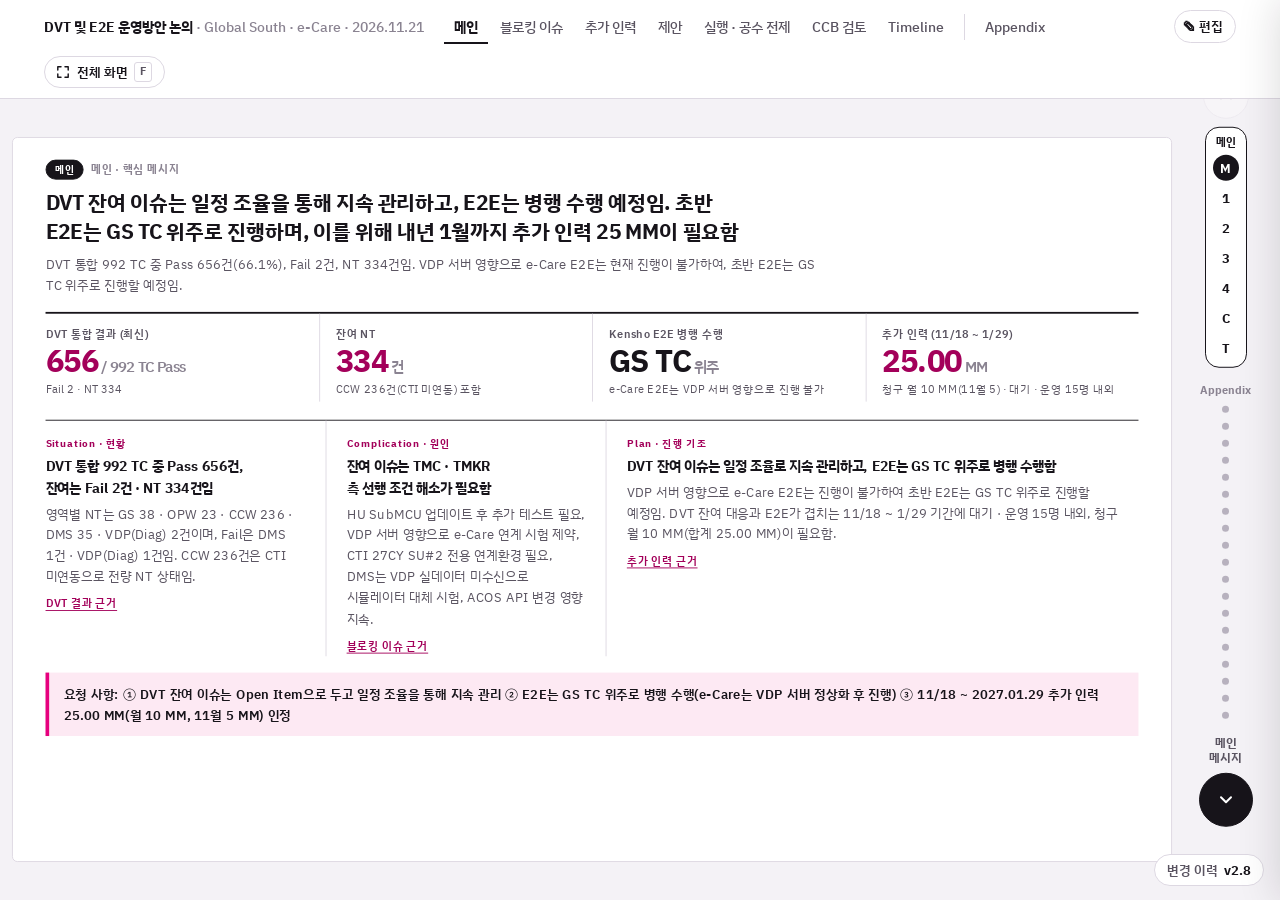
==== commit e7beab9b: "v2.8: DVT 통합 결과 최신 집계(992 TC) · E2E 진행 기조 반영, 보고체로 정리 - DVT 통합 992 TC: Pass 656 · Fail 2 · NT 334 (영" ====
--- a/index.html
+++ b/index.html
@@ -782,7 +782,7 @@
   <div class="p-head"><button type="button" class="p-back" id="p-back"><svg viewBox="0 0 20 20" aria-hidden="true"><path d="M12 5 7 10l5 5" fill="none" stroke="currentColor" stroke-width="2" stroke-linecap="round" stroke-linejoin="round"/></svg>돌아가기</button><div><small id="p-kicker"></small><h3 id="p-title"></h3></div><button type="button" class="p-close" id="p-close">닫기</button></div>
   <div class="p-body" id="p-body"></div>
 </aside>
-<script id="data" type="application/json">{"meta":{"title":"DVT 및 E2E 운영방안 논의","project":"Global South · e-Care","date":"2026.11.14","asof":"11/14 논의 · Teams 11/13 · Confluence 11/12 · GSP DB 11/11 기준","changelog":[{"v":"v2.7","at":"2026.11.19","items":["메인 메시지 교체 — DVT 종료 어려움(NT 352 / 968 · 3차 39, Critical Blocker 5건) → TMKR 11/23 E2E 강행 → 1월까지 추가 인력 25 MM","장 순서: 메인 → 블로킹 이슈 → 추가 인력 → 제안 · 실행 → CCB 검토 → Timeline"]},{"v":"v2.6","at":"2026.11.19","items":["추가 인력 장 추가 — 추가 DVT 예측 공수 25.00 MM(11.18 ~ 2027.01.29), 대기 · 운영 월 15명 내외 · 청구 월 10 MM(11월 5 MM), 영역별 월 MM 표(uCUBE 제외)","CCB 검토 장 · 21p 교차 검토 부록을 25.00 MM 기준으로 갱신","3차 DVT NT를 최종 39건으로 수정(1장 지표 · 근거 패널 · 3차 표 주석)"]},{"v":"v2.5","at":"2026.11.19","items":["현재 블로킹 이슈 장 추가 — 11/17 기준 잔여 이슈 5건 · DVT 실질 완료 시점 검토(11/18 CCB 자료 원문)","CCB 검토 장 추가 — uCube 제외(청구 22.06 · DVT 기간 10.10 · 추가 DVT 24.95 MM, v2.6에서 25.00 MM으로 갱신), 15p 4개 분류, 21p 교차 검토, 3번 섹션 순서 조정(안)","부록 3장 추가: 15p 항목별 확인표 · 21p 교차 검토 · 순서 조정(안)"]},{"v":"v2.4","at":"2026.11.16","items":["화면 편집: 블록 폭 조절(넓게 · 좁게 · 폭 최대)과 한 줄로(넘치면 글자 자동 축소) 추가 — 블록 선택 · 글자 편집 중 모두 표시"]},{"v":"v2.3","at":"2026.11.16","items":["화면 편집: 블록 이동(▲ 위로 · ▼ 아래로 · Alt+↑/↓) 추가 — edits.json moves 로 저장","화면 편집: 한글 입력 중 Enter 줄바꿈 · 가로 배치 블록 줄바꿈 표시 보완"]},{"v":"v2.2","at":"2026.11.14","items":["11/13 이준제 보고(Teams) 반영: MS 장애로 다산 메일 · VPN 비밀번호 수신 불가 → VPN 1개로 진행, VDP Diag와 DMS 동시 진행 불가","HU(MM) 업데이트 현황 정정: ‘9단계 중 3단계’ → Tier1 업데이트 ①의 9단계(성공 여부 확인)에서 중단, 결과 파일 미생성","VDP Diag 24 TC 중 2건 성공 · 3번째 문의 중, DMS 기준 정보 연동 미진행. 세 건 모두 11/16(월) 재개(VDP 10시 · HU 13시)"]},{"v":"v2.1","at":"2026.11.14","items":["현황 반영: VDP(e-Care) 연계 테스트 24 TC 중 2건 성공, HU 펌웨어 업데이트 9단계 중 3단계에서 중단","12/30을 Kensho E2E 회귀 테스트 종료일이자 주요 Blocking Issue 해소 마지노선으로 명시(1장 · 3장 · Timeline)","Copilot 제안(E2E Conditional Entry 핸드오프 패키지) 반영: ‘DVT Open Item 유지 + E2E 조건부 진입’ 표현, Gate G-01 ~ G-09, 11/20 진입 판정, 자원 · 계약 유지 전제","Appendix 추가: Gate, Copilot 제안 분석, 출처별 적용 한계. 패키지의 Risk Register 예시 행과 공수 수치(CCB v43)는 미반영"]},{"v":"v2.0","at":"2026.11.14","items":["문서를 ‘DVT 및 E2E 운영방안 논의’로 확장 — 메인 3장(현황과 쟁점 · 제안 · 실행과 공수 전제) + Timeline + Appendix 구조로 재구성","근거는 메인 장표에서 오른쪽 서랍으로 열리고, 서랍의 [부록에서 자세히] 버튼으로 해당 Appendix 페이지로 이동","기종결 · 11/15 종결 예정인 LG U+ 조치 항목(단말 개통 · uCube · 케이블 · 보안정책 등) 삭제","11/14 DVT · E2E 논의(회의록 · 화이트보드)를 반영: 조건부 승인안, 대안 비교, 공수 협의 전제, E2E 병행 트랙","이전 화면 편집 내용(edits.json)은 페이지 구조가 바뀌어 적용되지 않음"]},{"v":"v1.3","at":"2026.11.14","items":["화면 편집: 글자 서식 추가 — 굵게 · 기울임 · 밑줄 · 취소선(편집 중 선택한 글자, 또는 블록 · 글상자 전체), 글자 크기 조절(A− / A+)"]},{"v":"v1.2","at":"2026.11.14","items":["화면 편집: 글자 줄바꿈(Enter) 지원, 글상자 · 도형 크기를 8방향 핸들로 조절, 되돌리기를 일반적인 Undo 아이콘으로 변경"]},{"v":"v1.1","at":"2026.11.14","items":["화면 편집 기능 추가 — 상단 바 ✎ 편집에서 글자 수정, 도형(사각형 · 원 · 선 · 화살표 · 글상자), 블록 배경 · 글자색 변경","수정 내용은 edits.json 에 저장되어 git 에 커밋되고, 자동 배포로 사이트에 반영 (저장은 GitHub 토큰이 있는 편집자만 가능)","파비콘 추가. 보드의 숫자 · 근거 데이터는 v1 과 동일"]},{"v":"v1","at":"2026.11.14","items":["1 · 2 · 3차 DVT 결과(Confluence)와 PM 정례 10/07 ~ 11/11, E2E 사전준비, GSP DB 이슈트래킹을 한 보드로 정리","NT 원인을 원인 제공 조직(TMC · TMKR 측 협력사 · Dasan)별로 분류","3차 결과는 11/12 누적까지 반영. 11/13 HU 업데이트 · VDP Diag 1차 결과는 미게시라 미반영"]}]},"src":{"r1":{"t":"1차 DVT 결과","u":"https://toyotasystem.atlassian.net/wiki/spaces/GSP/pages/1077018632"},"r2":{"t":"2차 DVT 결과","u":"https://toyotasystem.atlassian.net/wiki/spaces/GSP/pages/1103003658"},"r3":{"t":"3차 DVT 결과 (v4, 11/12)","u":"https://toyotasystem.atlassian.net/wiki/spaces/GSP/pages/1133412396"},"st":{"t":"DVT_SystemTest (TC 문서)","u":"https://toyotasystem.atlassian.net/wiki/spaces/GSP/pages/1016135985"},"pm1007":{"t":"(10/07) PM 정례회의","u":"https://toyotasystem.atlassian.net/wiki/spaces/GSP/pages/1079279680"},"pm1021":{"t":"(10/21) PM 정례회의","u":"https://toyotasystem.atlassian.net/wiki/spaces/GSP/pages/1100906654"},"pm1028":{"t":"(10/28) PM 정례회의","u":"https://toyotasystem.atlassian.net/wiki/spaces/GSP/pages/1113784433"},"pm1103":{"t":"(11/03) PM 정례회의","u":"https://toyotasystem.atlassian.net/wiki/spaces/GSP/pages/1121189948"},"pm1111":{"t":"(11/11) PM 정례회의","u":"https://toyotasystem.atlassian.net/wiki/spaces/GSP/pages/1137704961"},"pre":{"t":"E2E 사전준비 (11/11)","u":"https://toyotasystem.atlassian.net/wiki/spaces/GSP/pages/1133608962"},"sch":{"t":"E2E 세부일정 (11/03)","u":"https://toyotasystem.atlassian.net/wiki/spaces/GSP/pages/1121320967"},"db":{"t":"GSP DB · 이슈트래킹 통합본 (11/11)","u":""},"hp":{"t":"E2E Conditional Entry Handoff 패키지 (Copilot 제안, 11/14)","u":"","n":"내부 자료"},"pmr":{"t":"E2E · DVT PM 보고서 (11/06)","u":"","n":"내부 자료"},"wk":{"t":"주간보고 10월 3주차 (10/19)","u":"","n":"내부 자료"},"mail0915":{"t":"일정 협의 요청 메일 (9/15)","u":"","n":"내부 자료"},"mail1027":{"t":"추가 투입 공수 관련 메일 (10/27)","u":"","n":"내부 자료"},"ccb":{"t":"추가 인력 투입 CCB (11/07 v43)","u":"","n":"내부 자료"},"cto":{"t":"CTO DVT Gating 프로세스","u":"","n":"일반 원칙"},"tm1113":{"t":"Teams 11/13 17:55 이준제 보고 (DVT 3차 진행 현황)","u":"","n":"내부 자료"},"ccb1118":{"t":"LGU+ 토요타 텔레매틱스 추가 인력 투입 CCB (11/18)","u":"","n":"내부 자료"}},"rounds":[{"id":"r1","name":"1차","period":"10/06 ~ 10/14","scope":"GS","tc":290,"pass":132,"fail":14,"nt":144,"rest":0,"src":"r1","note":"e-Care 미실시(9/22 계획: “e-Care가 테스트 불가라서 GS만”)"},{"id":"r2","name":"2차","period":"10/22 ~ 10/30","scope":"GS + e-Care(OPW·CCW)","tc":854,"pass":523,"fail":8,"nt":323,"rest":0,"src":"r2","note":"CCW 236 TC 전량 NT (CTI 미개발)"},{"id":"r3","name":"3차","period":"11/11 ~ (진행 중)","scope":"GS + e-Care + DMS + VDP Diag","tc":80,"pass":18,"fail":5,"nt":33,"rest":24,"src":"r3","note":"최종 NT 39건(11/19 수정). 아래 표는 11/12 누적 기준 — 미수행 24건은 VDP Diag 신규 TC(11/13 TMC와 시험 예정)"}],"daily":{"r1":{"head":["일자","Acted","Pass","Fail","NT","Remained TC"],"rows":[["10/06","40","22","15","3","250"],["10/07","290","50","207","33","0"],["10/08","125","36","52","37","165"],["10/12","215","71","106","38","75"],["10/13","290","119","14","157","-"],["10/14 (통합)","290","132","14","144","-"]],"notes":["원본 표의 Planned(old)는 일자별 38·64·69·56·63, 합계 290. 10/12·10/13은 Planned(new) 82·83으로 재계획","10/07 Fail 207건 → 10/13 14건: 10/07 PM 정례에서 “Block 분류 폐지, Block은 Fail로 재분류, NT는 진입 자체가 불가한 항목으로 한정”하기로 한 뒤 재판정·재시험이 이어짐","GSP DB 정리: 10/13 NT 157건 중 112건이 선행 Fail에 의한 Block(Skip Vehicle Association 등)"]},"r2cum":{"head":["일자","누적 Acted","Pass","Fail","NT","비고"],"rows":[["10/22","598","199","37","362","CCW 236 포함"],["10/23","667","350","29","288","선행조건 NT를 시험 가능 조건으로 변경"],["10/26","755","411","30","314","Fail에 의한 Blocked 포함"],["10/28","833","501","16","316",""],["10/29","839","512","13","314",""],["10/30","854","523","8","323","최종"]]},"r2area":{"head":["영역","TC","Pass","Fail","NT"],"rows":[["Global South (GS)","326","262","5","59"],["오퍼레이션 웹 (OPW)","292","261","3","28"],["콜센터 웹 (CCW)","236","0","0","236"],["합계","854","523","8","323"]]},"r3area":{"head":["영역","TC","구성","Pass","Fail","NT","미수행"],"rows":[["GS","20","2차 Fail 5 + NT 15","2","3","15","0"],["e-Care (OPW)","9","2차 Fail 3 + NT 6","9","0","0","0"],["DMS 연동","27","Fail 6 + NT 21","7","2","18","0"],["VDP (Diag) 연동","24","3차 신규 TC","0","0","0","24"],["합계","80","","18","5","33","24"]]},"r3day":{"head":["일자","Planned","Acted","Pass","Fail","NT","Remained TC"],"rows":[["11/11","-","55","11","9","35","25"],["11/12","1","8","7","1","0","24"],["11/12 누적","","56","18","5","33","24"],["11/13","24","","","","",""],["11/16 ~ 11/19","TBD","","","","",""]],"notes":["최종 NT는 39건(11/19 수정). 이 표는 11/12 누적 기준","11/12 Acted 8건 중 7건은 11/11 Fail 재시험(누적 Acted 55 → 56). 누적 Fail 9 → 5, NT 35 → 33","OPW 9건은 2차 Fail 3 + NT 6 전량 Pass(11/12)","11/13 이후 결과는 Confluence에 아직 게시되지 않음(조회 11/14). 결과 페이지에는 첨부가 없음"]}},"ntWhy":{"total":323,"parts":[{"k":"ccw","label":"CCW","n":236,"cause":"CTI 미개발","owner":"tck","fact":"10/21 PM: “Call Center Web은 CTI 미연동 항목에 대해 사유를 기재하여 N/T 처리”. 11/03 PM: “CTI 미개발 영향으로 N/T 비중이 높은 상황”"},{"k":"gs","label":"GS","n":59,"cause":"HU·MM·GSA + 선행 Fail","owner":"mix","fact":"2차 결과표: “Fail에 의한 Blocked 포함”. 11/11 PM: “MM Update 이후 기존 N/T였던 요금제/Provisioning 관련 항목 재검증”"},{"k":"opw","label":"OPW","n":28,"cause":"VDP·DMS 연동","owner":"mix","fact":"10/21 PM: “TMC/VDP, TCK/CTI, DMS 등 외부 연동 제약으로 전체 TC 수행 제한”. 10/28 PM: “e-Care는 Emulator 기반 검증 비중이 높아 실제 연동 검증에는 제약”"}],"owners":[{"id":"tmc","name":"TMC","sub":"일본 원청 · VDP · TSC","tone":"a"},{"id":"tck","name":"TMKR 측 협력사","sub":"TCK(CTI) · SE파트너스(DMS)","tone":"b"},{"id":"dsn","name":"Dasan","sub":"개발 · 시험 수행","tone":"d"}],"blockers":[{"id":"cti","owner":"tck","title":"CTI 미개발 → 콜센터 웹 시험 불가","iss":"ISS-001","tc":"CCW 236 TC (2차 NT의 73%)","when":"12월 (확정일 없음)","facts":["10/28 PM: 대체방안은 안정성 우려로 철회, 정식 추가 개발 착수 — 약 1개월 반 소요","11/03 PM: 완료 시점 12월 수준, 실제 연동 가능 시점은 TCK와 재확인 필요","E2E 사전준비 #10 CTI 중계: 상태 ‘외부일정대기’, 마감일 ‘???’, PIC TMKR","GSP DB: TCK 견적이 Dasan 회신 누락으로 홀딩된 기간이 있었음(10/22, 권다운 지적)"],"src":["pm1028","pm1103","pre","db"]},{"id":"vdp","owner":"tmc","title":"VDP 접속정보 지연·오류 → e-Care 진단 데이터 미수신","iss":"ISS-002 · 025","tc":"VDP Diag 24 TC 미수행, OPW NT 일부","when":"11/13 1차 · 11/16 ~ 20 2차","facts":["10/28 PM: 접속 지연 원인은 Endpoint URL·IP·API Key 등 접속정보 확보 지연. 접속 후에도 ‘유효하지 않은 차량’ Error","GSP DB: TMC 접속정보·Endpoint·ID 안내 오류·누락이 10/6 ~ 11/2 반복(Dasan 정리표), CoCo 5 / Diag 032로 ID 안내 불일치","11/11 Teams(이준제): “아직도 연동이 안 되기 때문에 의미는 없다, API 테스트 가능 여부만 의미”","E2E 사전준비: VDP Diag 별도 접속정보 필요, GetAllDTC 결과 수신 테스트 지연(Backlog PRJ_0333-32)"],"src":["pm1028","db","pre"]},{"id":"hu","owner":"tmc","title":"HU 소프트웨어가 SU#1 → MM Flag 미반환, HU 화면 시험 불가","iss":"ISS-003 · 004","tc":"GS NT 중 요금제·Provisioning·HU 화면 항목","when":"11/13 원격 업데이트(TMC 지원)","facts":["11/03 PM: HU 물리 연결은 완료, Firmware 미수령으로 OTT·Wi-Fi·e-Care 화면 기반 검증 제한","E2E 사전준비 #4 SU#2 H/U SW Update: ‘진행중’, PIC TMC","11/11 TMC MM팀(Kawata): TMKR HU가 SU#1 SW라서 MM Provisioning 불가. TMC 사양 문제는 아님","GSP DB는 원인을 ‘TMC 공급 HU SW 구버전 + 한국 측 업데이트 미실행’ 복합으로 기록"],"src":["pm1103","pre","db"]},{"id":"gsa","owner":"tmc","title":"GSA 신규 버전·Auth0 → 딥링크 흰 화면","iss":"ISS-007","tc":"GS GSA·DeepLink 항목","when":"TMC 일정 대기","facts":["E2E 사전준비 #14·#17: GSA App 신규 버전·Service Package 수정본 ‘외부일정대기’, PIC TMC","GSP DB: Global App이 TMC Auth0(tr-th-acos)를 써서 Local App 딥링크 시 흰 화면 — TMC가 원인 인정(11/6)","11/11 PM: DVT 3차 중점 항목에 GSA 설치·Login, DeepLink/상품가입 Flow 포함"],"src":["pre","db","pm1111"]},{"id":"dtc","owner":"tmc","title":"DTC 재현 방법(CANoe) 미확정","iss":"Backlog PRJ_0333-54","tc":"e-Care 경고·DTC 시나리오","when":"미정","facts":["E2E 사전준비 #5: e-Care 시험용 고장진단코드 생성·재현 ‘진행중’, TMC에서 유형별 코드 발생 필요, PIC TMC","10/21 PM: CANoe 파일 제공을 TMC에 요청 중, 지연 시 TMC가 직접 Warning Event Trigger하는 방안 병행 문의"],"src":["pre","pm1021"]},{"id":"dms","owner":"tck","title":"DMS 사양 변경 지속 → 시나리오 재작성","iss":"ISS-008","tc":"DMS 연동 27 TC (3차 NT 18)","when":"API 5 → 24개 반영 중","facts":["10/21 PM: DVT 진행 중 DMS 추가 요구사항이 지속 유입, 10/23 기준 개발 범위 Freeze 합의","E2E 사전준비 #9: DMS API 개통 5 → 24개 변경, 시나리오 업데이트 필요, PIC TMKR","e-Care IF 정의서 v1.23(11/05): warningClearFlag 처리 등 변경 계속","11/11 e-Care4: DMS 칩 생성 기준 변경 제안(선호센터 칩 우선) — 결정 대기"],"src":["pm1021","pre","db"]},{"id":"fix","owner":"dsn","title":"2차 Fail 8건 수정 · 3차 재시험","iss":"ISS-009","tc":"GS Fail 5 · OPW Fail 3","when":"OPW 3건 11/12 Pass, GS 잔여 Fail 3","facts":["11/03 PM: Fail 8건은 3차 전 수정 가능한 범위로 판단","3차 11/12 누적: OPW 9건 전량 Pass, GS Pass 2 · Fail 3 · NT 15","GSP DB: Dasan 측 CTI 견적 회신 누락(10/22)이 CTI 일정 홀딩에 영향"],"src":["pm1103","r3","db"]}]},"remain":{"r3":{"pass":18,"fail":5,"nt":33,"rest":24,"tc":80},"carry":[{"k":"GS","nt2":59,"in3":15},{"k":"OPW·DMS","nt2":28,"in3":27},{"k":"CCW","nt2":236,"in3":0}],"carryNote":"3차 범위 정의는 “2차 DVT의 fail 항목과 fail에 따른 N/T 항목”(3차 결과 페이지). 3차 NT 편성은 GS 15 + e-Care 6 + DMS 21 = 42. OPW·DMS의 27은 2차 OPW NT 28과 대응한다고 보고 계산한 값으로, DMS 27건의 2차 근거 행은 결과표에서 직접 확인되지 않음(2차 Fail은 GS 5·OPW 3뿐인데 3차 DMS는 Fail 6으로 표기)"},"deck":{"s1":{"kicker":"메인 · 핵심 메시지","title":"DVT는 NT와 Critical Blocker가 많아 종료가 어려운데, TMKR은 Kensho E2E를 11/23에 강행하려 한다. 개발이 지금도 계속되고 있어 내년 1월까지 추가 인력 25 MM이 필요하다","lede":"11/17 기준 DVT 통합 968 TC 중 NT 352건(36%)이 남았고, 3차 최종 NT는 39건이다. 잔여 Critical Blocker 5건은 모두 TMC · TMKR 측 선행 조건이 풀려야 시험할 수 있다.","kpis":[{"k":"ev:status","small":"DVT NT (11/17 · 3차 최종)","v":"352","em":"/ 968 TC","d":"3차 최종 NT 39건 / 80 TC","hot":true},{"k":"ev:blk","small":"Critical Blocker (11/17)","v":"5","em":"건","d":"TMC · TMKR 측 선행 조건 미해소","hot":true},{"k":"ev:e2e11","small":"Kensho E2E 진입","v":"11/23","em":"","d":"TMKR 강행 입장 · 12/30 회귀 테스트 종료"},{"k":"ev:c3","small":"추가 인력 (11/18 ~ 1/29)","v":"25.00","em":"MM","d":"청구 월 10 MM(11월 5) · 대기 · 운영 15명 내외","hot":true}],"cols":[{"tag":"Situation · 사실","head":"DVT는 종료 기준(Fail · NT 0)에 한참 못 미친다","body":"11/17 기준 통합 968 TC 중 NT 352건(GS 59 · e-Care 259 · DMS 34)이 남았고, 3차는 최종 NT 39건이다. VDP Diag는 24 TC 중 2건 완료 · 21건 미수행이다.","ev":"ev:status","more":"NT 근거"},{"tag":"Complication · 원인","head":"Critical Blocker 5건을 여러 담당자가 풀고 있지만 쉽지 않다","body":"HU SubMCU 업데이트 5회 후에도 테스트 필요, VDP Diag x-api-key · 필드 조건 이슈, CTI 27CY SU#2 전용 연계환경 필요, DMS는 VDP 실데이터 미수신으로 시뮬레이터 대체 시험, ACOS API 변경 영향 지속.","ev":"ev:blk","more":"블로킹 이슈 근거"},{"tag":"Implication · 필요","head":"그런데도 TMKR은 11/23 E2E 진입을 강행하려 한다 → 1월까지 인력이 필요하다","body":"지금도 개발자 월 13 MM(10 · 11월)이 결함 수정 · 연동 대응을 하고 있고, 24DCM 때도 DVT · E2E 기간에 개발팀 평균 22명을 유지했다. DVT 잔여와 E2E가 겹치는 11/18 ~ 1/29에 대기 · 운영 15명 내외, 청구 월 10 MM(합계 25.00 MM)이 필요하다.","ev":"ev:c3","more":"추가 인력 근거"}],"ask":"TMKR 요청: ① 11/23 E2E 진입 시 DVT 잔여 이슈를 Open Item으로 함께 관리 ② 11/18 ~ 2027.01.29 추가 인력 25.00 MM(월 10 MM, 11월 5 MM) 인정"},"s2":{"kicker":"제안 · DVT · E2E 운영 방식","title":"당사 개발 범위는 조건부 승인하되 잔여 항목은 Open Item으로 유지하고, E2E는 조건부로 진입(Conditional Go)하는 안을 제안한다","lede":"‘DVT 완료’가 아니라 ‘DVT Open Item 유지 + E2E 조건부 진입’으로 분리해 표기한다. 현행 유지와 전면 재일정은 종료 시점이 불확실하다.","optHead":["","A. 현행 유지","B. Open Item 유지 + 조건부 진입 (제안)","C. 전면 재일정"],"optRows":[["방식","Fail · NT 0이 될 때까지 DVT 연장","당사 개발 범위만 조건부 승인, 외부 영역은 Open Item으로 유지 · 별도 재시험","DVT · E2E 일정 전체 재수립"],["DVT","1 ~ 2월 (외부 환경 해소에 종속)","Pass · 완료로 표기하지 않음. 조건 확정 후 약 1개월 추가 검증, 잔여는 환경 확보 후 재시험","재수립 일정에 따름 (미정)"],["E2E 영향","11/23 진입과 충돌, 기간 중첩","DVT와 이중 트랙 병행, 12/30까지 Blocking 해소","진입 시점 후퇴"],["필요 결정","DVT 기간 변경 (CCB 연계)","TMKR의 조건부 승인 + 11/20 진입 판정","전 일정 합의"]],"optEv":["ev:optA","ev:optB","ev:optC"],"scopeTitle":"조건부 승인 범위(안)","scopeIn":["서비스 가입","ACOS 인터페이스","VDP 연계 테스트"],"scopeOut":["TMC 영역 — HU 기능 등 외부 연동 환경에 종속된 시험"],"scopeOpen":["조건 항목의 최종 확정","승인 후 개발 완료 검증의 지속 기간"],"word":"표현 원칙: ‘DVT 완료 · 조건부 완료’ 대신 ‘DVT Open Item 유지 + E2E 조건부 진입’. E2E는 잔여 DVT 재시험을 대체하지 않는다.","decide":"TMKR 결정 요청: 위 범위로 조건부 승인하고, 외부 영역은 Open Item으로 남겨 별도 일정으로 재시험한다. 진입 가부는 9개 Gate(G-01 ~ 09) 충족 여부로 11/20에 서면 판정한다."},"s3":{"kicker":"실행과 공수 전제","title":"E2E는 회귀 테스트 중심으로 병행 진입하고, 공수는 아래 다섯 가지 전제가 충족되는 범위에서 투입한다. 12/30이 마지노선이다","lede":"전제가 하나라도 달라지면 일정과 공수가 함께 달라진다. 이 장표는 공수 협의의 합의 대상이다.","premHead":["#","전제","충족 조건","충족되지 않으면"],"prem":[["1","DVT 정리 기준","조건부 승인 범위(서비스 가입 · ACOS IF · VDP)를 TMKR이 확정. 잔여는 Pass 전환 없이 Open Item 유지","연장 공수는 CCB 안건으로 별도 협의"],["2","E2E 진입 조건","일본 측이 회귀 테스트(Regression)를 준비(11/16 ~ 17 협의) + 11/20 Gate 판정","E2E 전체 재일정"],["3","외부 환경 해소","HU(MM) 업데이트 완료 · VDP 연계(24 TC) · CTI 완료를 12/30 이전에 확정 · 해소","12/30 초과 시 E2E 지속 여부 · 후속 일정 재협의. 해소 전 구간은 대기가 아닌 별도 범위"],["4","범위 변경","DMS 등 사양 변경은 TC 문서 기준으로 신규 · 재수행 범위 확정","변경분은 근거 기준으로 별도 협의"],["5","자원 · 계약 유지","잔여 검증 · 결함 수정 · 재시험 인력의 유지 기간과 최소 인원을 서면 확정. 추가 공수는 자동 승인이 아님","조건부 진입 보류, CCB 협의"]],"premEv":["ev:p1","ev:p2","ev:p3","ev:p4","ev:p5"],"tracks":[{"h":"E2E #1 · 병행 진입 (~ 12/30)","b":"회귀 테스트(Regression) + ACOS IF 기반 TC. 회귀용 24 DCM 기자재 활용(Global · ACOS 대상). 12/30까지 Blocking Issue 해소가 전제","ev":"ev:e2e1"},{"h":"E2E #2 · 정상 상태 전제","b":"외부 환경이 정상일 때 가능한 시나리오. 현재 상태로는 불가해 순연","ev":"ev:e2e2"}],"next":["11/16(월) DVT 3차 Fail 결과와 DVT · E2E 자료 정리, 일본 측 회귀 테스트 준비 여부 협의(~ 17일)","11/20 Go / Conditional Go / No-Go 서면 판정(PM 보고 제안)","11/23 조건부 진입, 12/30까지 Blocking Issue 해소 · 회귀 테스트 종료"],"tl":"타임라인 전체 보기"},"tl":{"kicker":"Timeline · DVT / E2E 운영 일정(안)","title":"11/20 판정으로 조건부 진입하고, 12/30(마지노선)까지 Blocking Issue를 풀어 회귀 테스트를 마친다","lede":"12/30은 Kensho E2E 회귀 테스트 종료일이자 주요 Blocking Issue 해소 기한이다. 점선은 미확정 구간이다.","start":[2026,11,13],"days":49,"marks":[{"d":[2026,11,13],"l":"11/13","ev":"ev:t1113"},{"d":[2026,11,16],"l":"11/16 (월)","ev":"ev:t1116"},{"d":[2026,11,17],"l":"11/17","ev":"ev:t1117"},{"d":[2026,11,20],"l":"11/20 판정","ev":"ev:t1120"},{"d":[2026,11,23],"l":"11/23","ev":"ev:t1123"},{"d":[2026,12,30],"l":"12/30 마지노선","ev":"ev:deadline","dead":true}],"lanes":[{"h":"DVT","sub":"3차","bars":[{"a":[2026,11,13],"b":[2026,11,16],"t":"dvt","l":"3차 공식 종료 11/16"},{"a":[2026,11,16],"b":[2026,12,16],"t":"cond","dash":true,"l":"조건부 승인 범위 검증 (약 1개월, 미확정)","ev":"ev:optB"}]},{"h":"외부 환경","sub":"해소 시점","bars":[{"a":[2026,11,13],"b":[2026,11,14],"t":"ext","l":"HU 업데이트 (9단계 확인에서 중단)","pin":true,"ev":"ev:hu"},{"a":[2026,11,16],"b":[2026,11,20],"t":"ext","l":"VDP Diag 2차 (연계 2/24)","ev":"ev:vdp"},{"a":[2026,12,1],"b":[2026,12,30],"t":"ext","dash":true,"l":"CTI 개발 완료 (12월, 일자 미정)","ev":"ev:cause"}]},{"h":"E2E #1","sub":"회귀 · ACOS IF","bars":[{"a":[2026,11,23],"b":[2026,12,30],"t":"e2e","l":"회귀 테스트 + ACOS IF 기반 TC (일본 측 준비 전제)","ev":"ev:e2e1"}]},{"h":"E2E #2","sub":"정상 상태 전제","bars":[{"a":[2026,12,1],"b":[2026,12,30],"t":"late","dash":true,"l":"현재 상태로는 불가 → 순연","ev":"ev:e2e2"}]}],"notes":["11/16 ~ 17 일본 측 협의 결과에 따라 E2E #1 병행 또는 전체 재일정","12/30까지 주요 Blocking Issue 미해소 시 E2E 지속 여부와 후속 일정 재협의","DVT 기간 변경은 CCB 연계 안건"]},"ev":{"status":{"kicker":"근거 · DVT NT","title":"통합 968 TC 중 NT 352건 · 3차 최종 NT 39건","facts":["11/17 기준 DVT 1 · 2 · 3차 통합 968 TC: GS 326(NT 59) · e-Care 528(NT 259) · DMS 114(NT 34), NT 합계 352건(36%) — CCB 11/18 자료 13p","e-Care NT 259건 중 CCW 236건은 CTI 내선번호 · CAN Configuration 미확보","3차 최종 NT 39건(11/19 수정)","11/12 누적: Pass 18 · Fail 5 · NT 33 · 미수행 24 (80 TC)","미수행 24건은 VDP Diag 신규 TC — TMC 연동이 열려야 시작","수행한 56건 중 33건(59%)이 NT — 2차에서 막혔던 TC가 같은 조건에서 다시 NT","NT 비중 추이: 1차 50%(144/290), 2차 38%(323/854), 3차 59%(33/56)"],"src":["r1","r2","r3"],"apx":"apx-r3"},"complete":{"kicker":"근거 · 완료 기준","title":"Fail · NT가 없어야 Pass","facts":["11/14 논의: DVT 완료는 Fail · NT가 없는 상태","10/07 PM 합의: NT는 진입 자체가 불가한 항목, 진입 후 실패는 Fail","일반 품질 Gate 원칙: 단순 기간 종료가 아니라 사전 정의된 기준과 증적을 충족해야 다음 단계로 이행(CTO DVT Gating 준거 — 본 프로젝트 직접 적용 기준은 아님)"],"src":["pm1007","cto"],"apx":"apx-mtg"},"vdp":{"kicker":"근거 · VDP","title":"VDP(e-Care) 연계 테스트 24 TC 중 2건 성공","facts":["11/13 이준제 보고: 24 TC 중 2건 성공, 3번째 TC는 성공 여부를 TMC에 문의 중. 11/16(월) 10시 재개","11/13 MS 장애로 다산 메일 수 · 발신 불가 → 메일로 받는 VPN 비밀번호를 받지 못해 이준제 VPN 1개로만 진행 — VDP Diag와 DMS 기준 정보 시험을 동시에 할 수 없었음","VDP 접속정보 지연 · 오류, 콜백(CoCo Callback) 미수신으로 DTC 수집 후속 처리 미검증","일본 측 VDP 서버 정보는 10/05 제공 예정이었음(9/15 일정 협의 메일). 외부 환경 준비 전 착수 시 미시험 증가 · 결과 유효성 저하 가능성을 사전 제기","VDP Diag 2차 11/16 ~ 20 예정"],"src":["tm1113","pm1028","mail0915","pmr","db"],"apx":"apx-cause"},"hu":{"kicker":"근거 · HU","title":"HU(MM) 업데이트 — Tier1 업데이트 ①의 9단계(성공 여부 확인)에서 중단","facts":["11/13 이준제 보고: 업데이트 절차 ④ Tier1 업데이트 ① → 9단계 ‘성공 여부 확인’에서 중단. write_result_sub_sucess.txt 파일이 생성되지 않음","11/16(월) 13시 TMC 카키하라 상과 이어서 진행 예정","v2.1의 ‘9단계 중 3단계’ 표기는 11/13 보고와 달라 이번 판에서 정정","HU 소프트웨어가 SU#1 → MM Flag 미반환, Wi-Fi · OTT · Digital Key 등 HU 기반 시험 제한","HU 환경 미구축 31건이 1차 NT의 일부(10/19 스냅샷)"],"src":["tm1113","pm1103","pre","wk"],"apx":"apx-cause"},"deadline":{"kicker":"근거 · 마지노선","title":"12/30 = 회귀 테스트 종료일 · Blocking Issue 해소 기한","facts":["Kensho E2E 회귀 테스트 종료일(E2E 세부일정상 e-Care E2E 종료일 12/30)","11/14 논의: 주요 Blocking Issue가 12/30에는 풀려야 한다는 의미의 마지노선","미해소 시 E2E 지속 여부와 후속 일정을 관련 당사자가 재협의(조건부 진입 승인문 원칙)"],"src":["sch","hp"],"apx":"apx-gate"},"cause":{"kicker":"근거 · 원인","title":"NT의 원인은 외부 연동 환경","facts":["CTI 미개발: CCW 236 TC(2차 NT의 73%), 완료 12월 — TMKR 측 협력사 영역","TMC: VDP 접속정보 · 콜백, HU 소프트웨어(SU#1), GSA · Auth0, DTC 재현 방법 미확정","DMS 사양 변경 지속: API 5 → 24개, 시나리오 재작성","1차 NT 144건 중 Blocked 104 + HU 환경 미구축 31 = 135건(93.8%)이 선행조건 · 환경 제약과 연관(10/19 스냅샷)","11/14 논의: 당사 개발 로직은 내부 검증 완료"],"src":["pm1028","pm1103","pre","wk","db"],"apx":"apx-cause"},"impact":{"kicker":"근거 · 일정 영향","title":"현행 방식이면 1 ~ 2월","facts":["현행 방식(Fail · NT 0까지)을 이어가면 DK 완료 기준으로 1 ~ 2월까지 걸릴 수 있다","E2E 현행 진입 11/23과 중첩 — 11/03 PM 합의: E2E 진입 시점에는 알려진 제약으로 NT가 생기지 않도록 일정 재구성","DVT 기간 변경은 CCB 안건과 연계된다(기존 1개월 → 1.5개월 변경안)"],"src":["pm1103","pm1111","ccb"],"apx":"apx-plan"},"optA":{"kicker":"근거 · 대안 A","title":"현행 유지","facts":["Fail · NT가 0이 될 때까지 DVT를 연장","외부 환경(HU · VDP · CTI) 해소 일정에 종속되어 종료일을 약속할 수 없음","E2E와 일정이 겹치고 DVT 기간 변경은 CCB 안건"],"apx":"apx-opt"},"optB":{"kicker":"근거 · 대안 B (제안)","title":"Open Item 유지 + E2E 조건부 진입","facts":["당사 개발 범위(서비스 가입 · ACOS IF · VDP 연계)에 한정해 조건부 승인","TMC 영역(HU 기능 등)은 범위에서 제외, Open Item으로 유지하고 환경 확보 후 별도 재시험","DVT를 완료 · Pass로 표기하지 않음 — E2E 진입 승인과 DVT 완료 승인을 분리(Copilot 제안)","승인 후에도 개발 완료 검증 약 1개월 추가","TMKR이 판단해야 한다 — 당사가 임의로 종결하지 않음"],"src":["hp"],"apx":"apx-scope"},"optC":{"kicker":"근거 · 대안 C","title":"전면 재일정","facts":["일본 측 협의가 이루어지지 않거나 Gate를 충족하지 못하는 경우의 대안(No-Go / Scope Reduction)","DVT · E2E 일정 전체를 다시 수립하며 종료 시점은 미정"],"apx":"apx-opt"},"p1":{"kicker":"전제 1","title":"DVT 정리 기준","facts":["조건부 승인 범위: 서비스 가입 · ACOS 인터페이스 · VDP 연계 테스트","FAIL은 FAIL, 시험 불가는 N/T · External Blocked로 유지 — 일정을 이유로 Pass 전환하지 않음","승인 후 개발 완료 검증은 약 1개월(미확정)","미승인 시 DVT 연장분은 CCB 안건으로 협의"],"src":["hp"],"apx":"apx-man"},"p2":{"kicker":"전제 2","title":"E2E 진입 조건","facts":["Global South · ACOS 인터페이스 E2E는 현재 불가","회귀 테스트는 일본 측 담당이 준비하면 가능 — 11/16 ~ 17 협의","11/20 Gate G-01 ~ G-09 충족 여부로 Go / Conditional Go / No-Go 서면 판정(PM 보고 제안)","불가 시 전체 재일정"],"src":["pmr","hp"],"apx":"apx-gate"},"p3":{"kicker":"전제 3","title":"외부 환경 해소 (12/30)","facts":["HU(MM) 업데이트 완료, VDP 연계 24 TC, DMS 기준 정보 연동, CTI 개발(12월) 해소","12/30이 마지노선 — 이후에는 E2E 지속 여부 · 후속 일정 재협의","해소 전 구간은 시험 가능 범위가 아니므로 대기 공수와 구분"],"src":["pm1103","pre"],"apx":"apx-cause"},"p4":{"kicker":"전제 4","title":"범위 변경 처리","facts":["DMS API 5 → 24개 변경, VDP Diag 24 TC는 3차 신규","TMKR 의견(11/11, 합의 아님): 규격 변경에 따른 실제 개발 · 시험은 근거 기준으로 별도 검토 가능, 일정 지연에 따른 단순 대기는 인정 어려움"],"src":["pm1111"],"apx":"apx-man"},"p5":{"kicker":"전제 5","title":"자원 · 계약 유지","facts":["잔여 검증 · 결함 수정 · 재시험이 끝날 때까지 필요한 개발 · QA 인력과 계약 범위를 유지","기존 계획 · 인력 Shift · 실제 순증 공수 · DVT Carry-over 조치 범위를 분리 기록","조건부 진입 승인은 추가 공수 · 비용의 자동 승인이 아님","검토 의견(10/27): 기존 리소스를 어떻게 활용했는지까지 함께 봐야 함"],"src":["ccb","mail1027","hp"],"apx":"apx-man"},"e2e1":{"kicker":"E2E #1","title":"회귀 테스트 + ACOS IF 기반 TC (~ 12/30)","facts":["일본 측이 회귀 테스트를 준비하면 현 시점에도 수행 가능","회귀용 24 DCM 기자재는 준비 완료(사전준비 #2) — Global · ACOS 대상","회귀 테스트 종료일 12/30 = Blocking Issue 해소 마지노선","11/03 PM 합의: 시험 가능 범위를 세분화하고 시작부터 NT가 예상되는 TC를 최소화"],"src":["pm1103","pre","sch"],"apx":"apx-pre"},"e2e2":{"kicker":"E2E #2","title":"정상 상태를 전제로 한 시나리오","facts":["현재 상태(외부 환경 미비)로는 수행 불가 → 순연","E2E는 토요타 공식 검증 Event — 공식 문서(Spec · TC)를 기준으로 하며 구두 설명만으로 이슈를 종료하지 않음(11/11 PM)","E2E는 잔여 DVT 재시험의 대체 수단이 아님"],"src":["pm1111","hp"],"apx":"apx-pre"},"t1113":{"kicker":"Timeline","title":"11/13 — HU 업데이트 · VDP Diag 1차 · DMS (MS 장애)","facts":["MS 장애로 다산 메일 불가 → VPN 비밀번호 미수신, 이준제 VPN 1개로만 진행","HU(MM) 업데이트: Tier1 업데이트 ①의 9단계(성공 여부 확인)에서 중단 → 11/16 13시 재개","VDP Diag: 24 TC 중 2건 성공, 3번째 TC 성공 여부 문의 중 → 11/16 10시 재개","DMS 기준 정보 연동: VPN 미접속으로 진행 못 함 → 11/16 진행 예정","MM 업데이트 후 기존 NT 요금제 · Provisioning 재검증 대상"],"src":["tm1113"],"apx":"apx-cause"},"t1116":{"kicker":"Timeline","title":"11/16(월) — DVT 3차 공식 종료 · 11/13 미완 시험 재개","facts":["10시 VDP Diag 재개, 13시 HU(MM) 업데이트 재개(TMC 카키하라 상), DMS 기준 정보 연동 진행(11/13 이준제 보고)","DVT 3차 Fail 결과 정리(저녁까지)","DVT · E2E 자료 정리, 일본 측 협의(월 ~ 화)"],"apx":"apx-mtg"},"t1117":{"kicker":"Timeline","title":"11/17 — 현행 DVT 종료일","facts":["3차 결과 일정 칸: 11/17 ~ 11/19 TBD, E2E 세부일정은 11/17 종료"],"src":["r3","sch"],"apx":"apx-plan"},"t1120":{"kicker":"Timeline","title":"11/20 — E2E 진입 Gate 판정","facts":["PM 보고(11/06) 제안: 11/20에 범위 · 리스크를 서면 확정하고 Go / Conditional Go / No-Go 판정","판정 기준: 9개 Mandatory Gate(G-01 ~ G-09)","참고: 11/20은 진척 보고회 일자이기도 함"],"src":["pmr","hp"],"apx":"apx-gate"},"t1123":{"kicker":"Timeline","title":"11/23 — 현행 E2E 진입일","facts":["E2E 세부일정(11/03): 24SU#2 LifeCycle 11/23 ~ 11/30","PM 보고(11/06): 진입일은 유지 가능하나 전체 범위 Go가 아닌 조건부 범위 진입 가능성이 높음"],"src":["sch","pmr"],"apx":"apx-pre"},"blk":{"kicker":"현재 블로킹 이슈","title":"11/17 기준 잔여 이슈 5건 (TMC 측 선행 조건 미해소)","facts":["① MM/HU · ACOS Provisioning (TMC): SU#1 H/U, SubMCU 업데이트 5회 완료, 테스트 필요. 11/18 MM Capable Flag 확인 완료, Flag 조합별 Opt-in/out 추가 검증 필요","② VDP Diag (TMC): 11/13 최초 실연동, 24 TC 중 2건 완료 · 1건 보류 · 21건 미수행","③ CTI/TCK 중계 연동 (TMKR·TMC): 27CY SU#2 전용 연계환경 구성 필요","④ DMS 연동 (TMKR): VDP 실데이터 미수신으로 시뮬레이터 대체 시험","⑤ ACOS API 사양 (TMC): TSC-GC/GB Request/Response 변경 영향 지속"],"src":["ccb1118"],"apx":"apx-cause"},"e2e11":{"kicker":"Kensho E2E","title":"11/23 진입 — TMKR 강행 입장","facts":["TMKR은 DVT 잔여와 관계없이 Kensho E2E를 11/23에 진입하려는 입장(11/19 기준)","E2E 세부일정: 11/23 진입, 12/30 회귀 테스트 종료","Critical Blocker 5건이 남은 채 진입하면 E2E 기간에도 DVT 잔여 대응 인력이 함께 필요"],"src":["sch","ccb1118"],"apx":"apx-gate"},"c1":{"kicker":"CCB 검토 · 청구 공수","title":"23.01 → 22.06 MM (uCube 0.95 제외)","facts":["① e-Care 콜버튼 3.86 · ② ACOS 추가개발 8.10 · ③ DVT 기간 10.10 = 22.06 MM","uCube(0.95)는 LG U+ 연계 시스템 사유라 청구 항목과 청구 MM에서 제외","3p 요약표 · 15p 산정 기준 문구(‘uCUBE 0.95 MM 포함’) · 3p 노트(49.01 MM)를 함께 고쳐야 함","4번 섹션 추가 DVT(24.95)는 3p 요약표에 없음 — 요약에 넣을지, 별도 안건으로 둘지 정리 필요"],"src":["ccb1118"],"apx":"apx-ccb-order"},"c2":{"kicker":"CCB 검토 · 15p","title":"DVT 기간 변경 · 연동 대응 10.10 MM","facts":["ACOS 추가 변경 2.60 · TMC 서버 지연 대응 4.50 · TMKR 연계 변경 2.50 · DVT 영향 분석 0.50","개발사 주장: ① 7/27 규격 배포 이후에도 ACOS 변경이 추가로 있었다 ② VDP · PGM 등 TMC 서버 연동 지연으로 개발자가 투입되어 분석 · 대응했다","근거로 든 72 · 73p(A4-1 산정 내역)와 86p(A7 변경 · 정정 이력)를 항목별로 대조함","근거가 확인되는 항목: VDP Diag · VDP CoCo · ACOS API · ACOS Provisioning · MM/HU · CTI · App (단, 상당수가 월 단위 표기)","근거가 없는 항목: DMS 1.05 · Digital Key 0.25"],"src":["ccb1118"],"apx":"apx-ccb-item"},"c3":{"kicker":"CCB 검토 · 21p","title":"추가 DVT 예측 25.00 MM (11.18 ~ 2027.01.29)","facts":["대기 · 운영 인력은 월 15명 내외로 두고 유휴분은 수행사가 부담, 청구는 실제 대응분 월 10 MM(11월 5 MM)으로 한정","11월 5.0 · 12월 10.0 · 1월 10.0 = 25.00 MM, uCUBE(LGU+ 연계)는 별도 협의로 제외","4월 계약 계획의 9월 개발 인력 10 MM(GS 3 · e-Care 7, 81p)과 같은 수준 — 월 10명 이하 주장과 맞음","이전 판(26.95 MM)과 영역 구성이 같아 15p · 8.10 작업과 겹치는 문구는 그대로 남아 있음 → 부록 ‘21p 교차 검토’","‘DVT 영향 분석 2.60’(잔여 N/T 재수행 · 회귀시험)은 15p에서 귀책이 ‘LG U+’였던 항목 — 분류 근거 확인"],"src":["ccb1118"],"apx":"apx-ccb-21"},"c4":{"kicker":"CCB 검토 · 실적","title":"10 · 11월 개발자는 13 · 13 MM","facts":["81p 월별 실제 투입: 10월 18 = 개발 13(GS 4 · e-Care 9) + 품질 4 + 기획 1, 11월 17 = 개발 13 + 품질 4","21p 그래프의 실적(17 · 18)은 품질 · 기획 포함 수치 — 개발자만 남기면 13 · 13","검토 지시의 ‘10월 17 · 11월 18’과 81p의 ‘10월 18 · 11월 17’은 순서가 반대 — 그래프 수정 시 함께 확인","첨부본(11/18) 21p 그래프에는 실적 막대 없이 범례만 남아 있음"],"src":["ccb1118"],"apx":"apx-ccb-21"}},"blk":{"kicker":"현재 블로킹 이슈 · 11/17 기준","title":"추가 DVT · 11/17 현재 잔여 이슈 (TMC 측 선행 조건 미해소)","lede":"잔여NT 항목에 대해 TMC 측 선행 조건이 미해소 상태로, 10~11월과 같은 상황이 12월 이후에도 이어질 것으로 예상됩니다.","cards":[{"no":"①","h":"MM/HU · ACOS Provisioning","who":"TMC","fact":"SU#1 H/U, SubMCU 업데이트 5회 완료,\n테스트 필요","note":"11/18 MM Capable Flag 확인 완료. 단, Flag 조합별 Opt-in/out 추가 검증 필요"},{"no":"②","h":"VDP Diag","who":"TMC","fact":"11/13 최초 실연동, 24 TC 중 2건 완료 · 1건 보류 · 21건 미수행","note":"x-api-key 불일치, WNG 필드 조건, odometer · resultCd 처리 이슈","hot":true},{"no":"③","h":"CTI/TCK 중계 연동","who":"TMKR·TMC","fact":"27CY SU#2 전용 연계환경 구성 필요","note":"e-Care REST API · CTN 전달, CCW 통화 E2E 미수행"},{"no":"④","h":"DMS 연동","who":"TMKR","fact":"VDP 실데이터 미수신으로\n시뮬레이터 대체 시험","note":"Warning Clear · 상담 Workflow 처리 조건 추가 검토"},{"no":"⑤","h":"ACOS API 사양","who":"TMC","fact":"TSC-GC/GB Request/Response 변경 영향 지속","note":"Redoc 사양 변경 · Pre-PROD 반영 일정에 따른 추가 개발 가능성"}],"doneTitle":"DVT 실질 완료 시점 검토","doneHead":["구분","2026년 12월 말 완료","2027년 1월 말 완료"],"doneRows":[["목표","잔여 N/T 0건, 주요 결함 수정 완료","잔여 N/T 0건, 주요 결함 수정 완료"],["외부 연계 선행 조건","11월 중 TMC 측 주요 선행 조건 해소 필요","12월 중 단계적 해소 가능"],["개발 · QA 투입","집중적인 병렬 투입 필요","단계별 투입 및 반복 검증"],["일정 위험 / 의견","현실적으로 불가 예상 · 조건부 단축 협의 필요","현실적인 일정으로 예상"]],"foot":"※ 본사 API 사양 변경 · Pre-PROD 반영이 2027년 2월 이후 확정될 경우, 별도 일정 · 공수로 관리하거나 DVT 종료 기준 재협의 필요"},"s4":{"kicker":"CCB 검토 · 11/18 추가 인력 투입 CCB","title":"uCube를 빼면 청구는 22.06 MM(DVT 기간 10.10 MM)이고, 추가 DVT는 월 10 MM 청구 기준 25.00 MM이다. 10.10 MM은 항목별로 언제 · 왜 · 지금 결과를 확인한 뒤 청구한다","lede":"11/18 CCB 자료의 3 · 4번 섹션을 검토했다. 페이지 번호는 검토 지시 기준이며, 자료 하단 번호보다 1이 크다(15p = 하단 14/86).","kpis":[{"k":"ev:c1","small":"청구 공수 (콜버튼 · ACOS · DVT 기간)","v":"22.06","em":"MM","d":"23.01 − uCube 0.95"},{"k":"ev:c2","small":"DVT 기간 변경 · 연동 대응 (15p)","v":"10.10","em":"MM","d":"11.05 − uCube 0.95 · 10/01 ~ 11/17","hot":true},{"k":"ev:c3","small":"추가 DVT 예측 (21p 갱신본)","v":"25.00","em":"MM","d":"청구 11월 5 · 12월 10 · 1월 10 · uCUBE 제외"},{"k":"ev:c4","small":"10 · 11월 개발자 실적","v":"13 · 13","em":"MM","d":"그래프의 실적은 품질 · 기획 포함 수치","hot":true}],"catHead":["분류","15p 항목","MM","근거 (72 · 73 · 86p)","현재 결과"],"catRows":[["ACOS 추가 변경","ACOS API 1.25 · ACOS Provisioning 1.35","2.60","10/15 Notify API 변경, 10월 Upsert 정책 · Capable 응답 변경 (월 단위 표기)","API 재검증 완료. 11/18 MM Capable Flag 확인, Flag 조합 검증 남음"],["VDP · PGM 등 TMC 서버 지연 대응","VDP Diag 1.40 · VDP CoCo 1.00 · MM/HU · DCM/ADF 1.85 · Digital Key 0.25","4.50","8/26 VDP 사양 협의, 10/06 IP 제공 · 정정, 10월 x-api-key. Digital Key는 이력 없음","VDP Diag 24 TC 중 2건 완료, CoCo Callback 검증 중, HU는 업데이트 완료 · 테스트 필요"],["TMKR 연계 변경 (분류 결정 필요)","CTI/TCK 0.90 · DMS 1.05 · Global/Local App 0.55","2.50","11월 CTI 프로토콜 · Auth0 (월 단위). DMS는 이력 없음","CCW 통화 E2E 미수행, Auth0 TMC 협의 중"],["DVT 영향 분석","TC 영향 분석 · N/T 재수행 0.50","0.50","9월 초 Pre-Prod Regression 추가 요구","결과 기재 없음. 73p 귀책 표기가 ‘LG U+’"],["합계","uCube 0.95 제외","10.10","",""]],"check":["발생일을 메일 수신일로 특정: 86p 변경 · 정정 이력 16건 중 12건이 월 단위 표기","근거 없는 항목: DMS 1.05 · Digital Key 0.25 · Share User 409 · Root CA 오류는 86p에 없음 → 근거 메일 확보, 못 하면 시험 대응(17.95) 쪽으로 이동","8.10과 중복 여부: Upsert(2.8, 1.75) · Capable(2.4, 0.75)과 10월 재변경분의 구분 근거","CTI/TCK · DMS · App 2.50은 TMKR 측 사유라 4개 분류(ACOS 추가 변경 · TMC 서버 지연 · uCube · DVT 영향분석) 중 어디에도 맞지 않음","발생 시점 불일치: CTI 10/26(15p) ↔ 11월(86p), VDP CoCo 정정 10/22 ~ 26(15p) ↔ 10/06 ~ 10(86p)"],"ask":"내일 TMKR 문의 대비: 항목마다 ‘대략 언제 · 무엇 때문에 · 지금 결과’를 한 줄로 답할 수 있게 → 부록 ‘15p 항목별 확인표’"},"man":{"kicker":"추가 인력 · 11월 ~ 내년 1월","title":"추가 DVT · 예측 공수 25.00 MM (11.18 ~ 2027.01.29)","lede":"개발 조직은 15명 내외로 대기 · 운영하되 유휴분은 다산이 부담하고, 실제 대응분 11월 5 · 12월 10 · 1월 10 MM에 해당하는 부분만 인정 요청 드립니다.","baseTitle":"운영 인력과 청구 기준","cards":[{"small":"대기 · 운영 인력","v":"월 15MM 내외","d":"모듈 담당자 상시 유지"},{"small":"청구 인력","v":"월 10 MM","d":"실제 대응분 · 유휴는 다산 부담","hot":true}],"bullets":["24DCM DVT · E2E 대응 기간에는 개발팀 평균 22명을 유지했습니다.","DVT · E2E 기간에는 각 모듈 담당자가 협의된 범위의 추가 · 변경 · 이슈 대응을 위해 반드시 대기해야 합니다.","원활한 진행을 위해 대기.운영 인력은 월 15명 내외로 구성하고, 유휴 인력 비용은 수행사가 부담합니다.","청구는 실제 대응분인 월 10 MM(11월은 5 MM)으로 한정하며, 이에 대한 인정을 요청드립니다."],"perHead":["기간","대기 · 운영","청구 MM"],"perRows":[["11/18 ~ 11/30","15명","5.0"],["12/01 ~ 12/31","15명","10.0"],["'27.01/01 ~ 01/29","15명","10.0"],["합계","","25.0"]],"areaHead":["분류","영역","주요 업무","11월","12월","1월","합계"],"areaRows":[["VDP 변경·수정","VDP Diag","WNG/DTC/LAST 잔여 TC 검증 · 수정","1.0","1.9","1.9","4.80"],["","VDP CoCo","Callback · Collection Status 연동","0.4","0.8","0.8","2.00"],["ACOS 변경·수정","ACOS API","Upsert · Consent 오류 수정 · 검증","0.4","0.9","0.9","2.20"],["","ACOS Provisioning","MM Flag · Opt-in/out 처리 보완","0.7","1.4","1.4","3.50"],["외부시스템 변경 · 수정","MM/HU · DCM/ADF","B Case 정상화 · ADF 재등록","0.4","0.6","0.5","1.50"],["","CTI/TCK","중계서버 연계 · CCW 통화 E2E","0.4","0.9","0.9","2.20"],["","Global/Local App","Auth0 · DeepLink E2E 검증","0.3","0.7","0.7","1.70"],["","DMS · Digital Key","Warning 연계 · TSC-DK 검증","0.4","0.8","0.8","2.00"],["","e-Care","Warning Grouping · Workflow 검증","0.5","1.0","1.0","2.50"],["DVT 수행 영향","DVT 영향 분석","잔여 N/T 재수행 · 회귀시험","0.5","1.0","1.1","2.60"],["합계","","월 청구 MM","5.0","10.0","10.0","25.00"]],"foot":"※ 월 MM = 해당 월 실제 대응 예상 인원 기준(11월은 11/18 이후 잔여 기간). uCUBE(LGU+ 연계)는 별도 협의로 본 산정에서 제외"}},"apxNew":{"m1":{"id":"apx-mtg","code":"","title":"11/14 DVT · E2E 운영방안 논의 요약","message":"실무자 논의를 쟁점 · 방향 · 미결 · 후속 조치로 재구성했다.","head":["구분","내용"],"rows":[["쟁점","DVT 3차는 11/16 공식 종료이나 Fail · NT가 남음. 완료는 Fail · NT가 없어야 인정"],["현황 (11/13 보고)","VDP(e-Care) 연계 테스트 24 TC 중 2건 성공(3번째 문의 중). HU(MM) 업데이트는 Tier1 ①의 9단계 성공 확인에서 중단. DMS 기준 정보 연동은 MS 장애 · VPN 문제로 미진행. 모두 11/16 재개"],["원인","TMC 연동 환경 부족이 주원인. 당사가 개발한 로직은 내부 검증 완료"],["영향","현행 방식 유지 시 1 ~ 2월(DK 완료)까지 지속 가능"],["방향","당사 개발 범위(서비스 가입 · ACOS IF · VDP 연계)로 한정한 조건부 승인 — TMC 범위(HU 기능) 제외. 그래도 약 1개월 추가. 잔여는 Open Item 유지"],["주의","조건부 승인은 TMKR이 판단해야 한다(당사 임의 종결 불가). DVT 미완료는 CCB와 연계"],["E2E","Global South · ACOS IF E2E는 현재 불가. 일본 측이 준비하면 회귀 테스트는 가능 → DVT + E2E 이중 트랙. 월 · 화 협의에 달림, 안 되면 전체 재일정"],["마지노선","Kensho E2E 회귀 테스트 종료일 12/30 — 주요 Blocking Issue가 이때까지 풀려야 함"],["후속","11/16 저녁까지 3차 Fail 결과 정리(핵심 근거), 선행 정상화 시 정리 가능 항목 16일 처리, 이후 E2E 진입과 DVT 연장 통합 논의"],["미결","조건 항목 최종 범위, 승인 후 검증 지속 기간"]]},"m2":{"id":"apx-scope","code":"","title":"조건부 승인 범위(안)","message":"무엇을 승인 대상으로 하고, 무엇을 Open Item으로 분리하는지의 구분이다. 최종 항목은 TMKR 협의로 확정한다.","head":["구분","항목","기준","비고"],"rows":[["승인 대상","서비스 가입","당사 개발 · 내부 검증 완료","승인 후 개발 완료 검증"],["승인 대상","ACOS 인터페이스","당사 개발 범위","E2E #1과 연계"],["승인 대상","VDP 연계 테스트","당사 개발 범위 (현재 2/24)","접속 · 콜백 환경 확보 전제"],["Open Item","HU 기능 등 TMC 영역","외부 연동 환경에 종속 (HU 업데이트 9단계 확인에서 중단)","환경 확보 후 별도 재시험"],["Open Item","CTI 연동(CCW 236 TC)","CTI 개발 완료(12월) 후","별도 DVT"],["미결","조건 항목 최종 · 지속 일정","TMKR 협의","—"]]},"m3":{"id":"apx-opt","code":"","title":"대안 비교 상세 (A · B · C)","message":"세 가지 운영안의 종료 시점, 영향, 위험, 필요한 결정을 비교한다.","head":["","A. 현행 유지","B. Open Item 유지 + 조건부 진입 (제안)","C. 전면 재일정"],"rows":[["DVT","1 ~ 2월 (외부 환경 종속)","완료 · Pass 표기 없이 Open Item 유지, 약 1개월 추가 검증","미정"],["E2E","11/23 충돌","병행(이중 트랙), 12/30까지 Blocking 해소","후퇴"],["장점","기준 변경 없음","범위 확정 → 일정 약속 가능, 상태 왜곡 없음","충돌 없이 재수립"],["위험","종료일 불확실, 장기 공수 소요","TMKR 승인 필요, 범위 해석 차이, 12/30 초과 시 재협의","전체 지연, 합의 비용"],["필요 결정","DVT 기간 변경(CCB 연계)","조건부 승인 + 11/20 진입 판정","전체 재합의"],["선택 조건","외부 환경이 곧 정상화될 때","그렇지 않을 때(현재)","일본 측 협의가 불발되거나 Gate 미충족"]]},"m4":{"id":"apx-man","code":"","title":"공수 협의 전제","message":"공수 투입은 아래 전제를 기준으로 협의한다. 전제가 바뀌면 공수도 바뀐다.","head":["#","전제","충족 조건","충족되지 않으면","공수 연계"],"rows":[["1","DVT 정리 기준","조건부 승인 범위 확정, 잔여 Open Item 유지","연장분 CCB 협의","승인 후 검증 약 1개월분"],["2","E2E 진입 조건","일본 측 회귀 테스트 준비 + 11/20 Gate 판정","전체 재일정","E2E #1 투입 시점 결정"],["3","외부 환경 해소","HU 업데이트 · VDP 24 TC · CTI를 12/30 이전 해소","12/30 초과 시 재협의, 해소 전 구간은 별도 범위","해소 후 시험분만 투입"],["4","범위 변경","TC 문서 기준 신규 · 재수행 확정","근거 기준 별도 협의","신규 TC · 재수행분"],["5","자원 · 계약 유지","잔여 검증 · 수정 · 재시험 인력의 유지 기간 · 최소 인원 서면 확정","조건부 진입 보류, CCB 협의","추가 공수는 자동 승인 아님 — 기존 계획 · Shift · 순증 분리 기록"]]},"m5":{"id":"apx-gate","code":"","title":"E2E 조건부 진입 Gate (G-01 ~ G-09)","message":"Conditional Go는 아래 9개 Gate가 모두 충족되고 재판정 트리거가 0건일 때만 성립한다. 판정일은 11/20(PM 보고 제안).","head":["Gate","필수 기준","증적","미충족 시"],"rows":[["G-01","당사 개발 결함으로 인한 Critical Blocker 0건 (또는 진입 전 별도 승인)","결함 목록 · RCA · 승인 기록","No-Go 또는 범위 제외"],["G-02","모든 FAIL / N/T의 원인 · Owner 식별 100%","Residual Risk Register","No-Go"],["G-03","High / Critical 항목의 Due · 재시험일 100% 확보","조치계획 · 캘린더","No-Go"],["G-04","환경 미비 항목은 Pass 전환 없이 Open 유지","TC 상태 · Dependency 증적","승인문 수정"],["G-05","DVT Carry-over 별도 재검증 계획 확정","TC 목록 · 환경 조건 · 시험 슬롯","No-Go"],["G-06","대표 E2E 핵심 경로 최소 Smoke 증적 확보","로그 · 스크린샷 · 결과서","범위 축소 / No-Go"],["G-07","고객 · TMC Dependency 서면 증적","메일 · 회의록 · 승인서","No-Go"],["G-08","잔여 검증 · 수정 인력 / 계약 기간 명시","인력계획 · CCB · RACI","조건부 진입 보류"],["G-09","Stop / Review Trigger와 의사결정자 확정","승인문 · 비상연락망","No-Go"],["재판정","당사 귀책 Critical 신규 확인 · 핵심 E2E 경로 차단 · 환경 제공일 초과(12/30 포함) · High/Critical Owner 1영업일 이상 미지정 · 인력 철수 · 계약 공백","—","Conditional Go 재판정"]]},"m6":{"id":"apx-copilot","code":"","title":"Copilot 제안과 출처 분석 (11/14 핸드오프 패키지)","message":"제안의 결론은 ‘DVT Open Items 유지 + E2E Conditional Go’다. 본 문서에 반영한 부분, 반영하지 않은 부분, 출처별 적용 한계를 구분했다.","head":["구분","내용","본 문서 반영"],"rows":[["권고 결론","DVT FAIL / N/T를 완료 · Pass로 전환하지 않고 Open 유지. E2E 진입 승인과 DVT 완료 승인을 분리","반영 — 2장 제안(B), 표현 원칙"],["불변조건","① 상태 보존 ② E2E는 DVT 재시험을 대체하지 않음 ③ 원인 · Owner · Due 명시 ④ 잔여 검증 인력 유지 ⑤ Critical 시 재판정","반영 — 전제 1 · 5, Gate"],["표현 원칙","‘DVT Completed · 조건부 완료’ 지양 → ‘DVT Open Items 유지 + Conditional E2E Entry’","반영"],["Gate · 트리거","G-01 ~ G-09, 재판정 트리거, 판정 3값(Go · Conditional Go · No-Go) + Scope Reduction","반영 — A5"],["원인 분류 A ~ D","A 당사 개발 결함 / B TMC · TMKR 환경 / C 외부 의존성 / D 사양 미확정","Appendix 원인 분석에 활용"],["귀책 · 비용 문구","책임 소재 · 면책 · 공수 귀속 원칙 등 계약 쟁점","미반영 — 고객 전달용에서는 사실 · 요청 중심으로 두고 CCB 연계 안건으로만 표기"],["Risk Register 예시 행","R-001 ~ 004는 ‘Sample — replace with actual TC IDs’로 표기된 예시이며 Due 11/18 등은 확정값이 아님","미반영 — 실제 TC ID 기준으로 작성 후 반영 필요"]]},"m7":{"id":"apx-evid","code":"","title":"출처별 적용 한계","message":"패키지 README의 한계 고지와 원본을 대조했다. 프로젝트별 서면 합의 · 시험 증적이 가장 우선한다.","head":["ID","출처","무엇을 말하나","적용 한계","활용"],"rows":[["E04","주간보고 10/19","1차 290 TC: Pass 132 · Fail 14 · NT 144, Blocked 104 + HU 미구축 31","10/19 스냅샷. 본 보드 1차 결과와 일치","근거 사용"],["E05","E2E · DVT PM 보고 11/06","11/23 진입 유지 가능하나 조건부 범위 진입 가능성, 11/20 Go/No-Go 서면 판정 제안, 854 TC 사전분류(NT 343)","PM 관리안, 고객 승인 아님. 854 사전분류의 NT 343은 본 보드 2차 최종 NT 323(10/30)과 시점 · 분류 기준이 달라 합산 · 비교하지 않음","일정 · 판정 근거"],["E06","일정 협의 메일 9/15","외부 시스템 미준비 시 미시험 증가 · 결과 유효성 저하를 사전 경고","사전 경고 기록","원인 근거"],["E08","추가 인력 CCB 11/07 v43","일정 · 자원 · 공수 근거","원본 미열람(대용량 PPT) — 공수 수치는 본 보드에 반영하지 않음","공수 협의 시 직접 확인 필요"],["E09","추가 공수 메일 10/27","DVT / E2E 경계, 기존 리소스 활용까지 봐야 한다는 검토 의견","내부 검토 의견","전제 5 근거"],["E02","CTO DVT Gating","기준 미달 시 다음 단계 차단, 예외 없음(클라우드 전환 PR Gating)","본 프로젝트 직접 적용 기준 아님 — Gate 철학의 준거","원칙 참고"],["E01","Q-Gate 시험 기준","일반 품질 기준","Global South 전용 승인 수치로 확인되지 않음","원칙 참고"],["E07","오픈 점검 기준서 v2.0","상용 오픈 단계 Risk Acceptance 전례","DVT 전용 조건부 승인 규정 아님","전례 참고"],["E03","CCS 구축 프로세스 v3","Connected Car 구축 SOP","일반 SOP","참고"]]},"m8":{"id":"apx-ccb-item","code":"","title":"CCB 15p · DVT 기간 추가 · 변경 업무 항목별 확인표","message":"15p의 각 항목을 근거로 든 72 · 73p(A4-1)와 86p(A7)에 대조했다. uCube는 청구에서 제외한다. 페이지 번호는 검토 지시 기준(자료 하단 번호 +1).","head":["항목","MM","분류","언제","무엇 때문에","근거 72 · 73 · 86p","현재 결과","확인 필요"],"rows":[["VDP Diag","1.40","TMC 서버 지연","8/26 사양 협의 시작 → 10/27 ~ 11/16 연동 시험","Diag 서버 미연동, x-api-key · 필드 조건 불일치, resultCd 기대값 차이(KR 90 · JP 0)","73p 3건 · 86p 8/26, 8 ~ 9월(대만 계정), 10월 x-api-key","11/13 첫 실연동, 24 TC 중 2건 완료 · 1건 보류 · 21건 미수행","수신 IF 개발이 원래 범위인지, 변경 대응분만 얼마인지"],["VDP CoCo","1.00","TMC 서버 지연","10/06 IP 접속 시험 → 10/22 401 → 10/26 단일 /v1 정정","제공 IP가 CoCo 대상 아님, Endpoint 3종 401, Collection Status 알림 신규","72p 3건 · 86p 10/06, 10/06 ~ 10, 10월, 10 ~ 11월","Center Request 정상 응답, Callback 검증 중","86p에 10/22 · 10/26 정정 없음(77p에는 있음). Collection Status 요구 일자"],["ACOS API","1.25","ACOS 추가 변경","10/15 Notify API 변경 · 10월 Upsert 정책 변경 · 10 ~ 11월 Share User 409","본사 API Request/Response 차이, Upsert Administrator 정책(SkipVehicleAuthentication) 변경","72p 3건 · 86p 10/15, 10월","변경 반영 · 재검증 완료","8.10의 2.8 Upsert(1.75)와 구분 근거. 409는 변경이 아니라 오류 — 원인이 TMC인지"],["ACOS Provisioning","1.35","ACOS 추가 변경","10월 Capable 응답 변경 · 11월 초 MM Flag 미반환","TSC-GC Migration 후 Capable Partial(000002), DCM 29 · MM 4 · VDP 2 Flag 조건 변경","72p 3건 · 86p 10월, 10 ~ 11월","11/18 MM Capable Flag 확인 완료, Flag 조합별 Opt-in/out 추가 검증","8.10의 2.4 Capable(0.75)과 구분. MM Flag는 MM/HU 항목과 겹침"],["MM/HU · DCM/ADF","1.85","TMC 서버 지연","10월 말 MM Provisioning 요구 → 11/15 SubMCU 실패","보유 H/U가 SU#1, Root CA 불일치로 ADF 등록 실패, SubMCU 업데이트 오류","72p(DCM/ADF 0.85 + MM/HU 1.00) · 86p 10 ~ 11월","SubMCU 업데이트 5회 완료, 테스트 필요","H/U 업데이트 · Key Writing은 환경 작업 — 시험 대응(17.95)과 경계. Root CA는 86p에 없음"],["CTI/TCK","0.90","TMKR 연계(분류 결정)","10/26 전후(15p) · 11월(86p)","24DCM 중계서버 영향으로 27CY SU#2 환경 분리, MQTT → REST · CTN 연계 추가","73p 2건 · 86p 11월","27CY SU#2 전용 연계환경 구성 필요, CCW 통화 E2E 미수행","발생 시점 불일치. CTI 연동이 원래 범위였는지"],["Global/Local App","0.55","TMKR 연계(분류 결정)","11월 초 ~ 중순","일본 Auth0와 KR 테넌트 불일치, DeepLink login_required","73p 2건 · 86p 11월","TMC 설정 변경 협의 중","15p는 TMKR, 17p 사례는 TMC로 표기 — 귀책 통일"],["DMS","1.05","TMKR 연계(분류 결정)","10/28 DMS 사양 변경판","DMS-WAM 데이터 불일치, Warning Clear · Workflow 조건 추가, Platform Code 분기","73p 3건 · 86p 없음","VDP 실데이터 미수신으로 시뮬레이터 대체 시험","10/28 변경판 메일 확보"],["Digital Key","0.25","TMC 서버 지연","일자 확인 중(15p 각주)","TSC-DK Wrapper 신규 연계, White List","73p 1건 · 86p 없음","기재 없음","발생 일자 · 근거 확보 전에는 청구 보류 검토"],["DVT 영향 분석","0.50","DVT 영향 분석","9월 초 Regression 추가 → 10/06 ~ 11/17 TC 수정","API · IF 변경으로 TC 기대값 변경, Blocked · N/T 재수행","73p 2건(귀책 ‘LG U+’) · 86p 9월 초","기재 없음","귀책 표기 정정. TC 수정 · 재수행은 QA 업무와 경계"],["합계","10.10","","","","","",""],["uCUBE (제외)","0.95","청구 제외","11/16 오류 공유 · 11/17 TMKR 문의","선개통 Callback 24DCM 환경 전달, svcEntr/chgsp 오류","73p 3건(귀책 LG U+) · 86p 제외","-","15p 표 · 산정 기준 문구 · 3p 노트에서 삭제"]]},"m9":{"id":"apx-ccb-21","code":"","title":"CCB 21p · 추가 DVT 예측 공수 교차 검토 (25.00 MM 기준)","message":"갱신된 21p(25.00 MM, 월 10 MM 청구)를 이전 판(26.95 MM) 검토 결과, 15p · 8.10 · 81p 월별 투입표와 맞춰 봤다.","head":["점검","이전 판 (26.95)","갱신본 (25.00)","남은 확인"],"rows":[["uCUBE","2.00 MM 포함","제외(별도 협의) — 반영됨","-"],["개발자 상한","월 환산 약 10.2 · 10.7 · 10.6명(품질 포함)","청구 월 10 MM(11월 5) — 4월 계약 계획 9월 개발 10 MM(81p) 수준","대기 · 운영 15명 내외 · 유휴분 수행사 부담을 서면으로 확정"],["10 · 11월 실적","그래프 실적 17 · 18(품질 · 기획 포함)","그래프 없음","14p · 17p 등 다른 장의 실적은 개발자 13 · 13 기준으로 통일"],["예측 단위","‘명’ 표기에 MM 값","‘청구 MM’ · ‘대기 · 운영 명’ 분리 — 반영됨","-"],["15p와 중복","MM/HU ‘B Case · ADF 재등록’, ACOS Provisioning ‘MM Flag · Opt-in/out’","같은 문구 유지","15p 이후 ‘남은 일’만인지 영역별로 설명"],["8.10과 중복","ACOS API ‘Upsert · Consent’","같은 문구 유지(2.20)","Upsert는 8.10(2.8) · 15p에 이어 세 번째 — 새로 하는 일과 구분"],["행 간 중복","Warning Clear · Workflow가 e-Care · DMS · VDP Diag 세 행에 걸침","e-Care ‘Warning Grouping · Workflow’, DMS ‘Warning 연계’ 유지","영역 경계 정리"],["DVT 영향 분석","DVT / QA 2.55(QA 업무)","DVT 영향 분석 2.60(잔여 N/T 재수행 · 회귀시험)","QA 업무를 개발 청구에 넣는 근거, 15p 귀책 ‘LG U+’ 표기와의 관계"],["계약 인력 차감","‘11/18 이후 계약된 개발 없음’","언급 없음","계약상 E2E 대응 인력이 있으면 뺀 순증분인지 확인"],["완료 시점","실질 완료 2027년 1월 말","11.18 ~ 2027.01.29 유지","이 보드의 12/30 마지노선과 함께 협의"]]},"m10":{"id":"apx-ccb-order","code":"","title":"CCB 3번 섹션 순서 조정(안)과 함께 고칠 곳","message":"3번 섹션의 핵심은 15p다. 15p를 섹션 맨 앞으로 보내고, 우리 논리와 맞지 않는 12p는 뺀다.","head":["현재","제안","이유 · 고칠 내용"],"rows":[["11p 섹션 표지","유지","‘정산 요청 11.05 MM’ → 10.10 MM"],["12p DVT 주요 일정 변경","삭제","7p(ACOS 일정)와 같은 그림. ‘DVT가 옮겨졌을 뿐’으로 읽혀 변경 · 지연 대응 논리와 충돌(TMKR 11/11 의견: 단순 대기 · 유지 인력은 인정 어려움)"],["15p 변경 · 정정별 업무와 공수","섹션 첫 장","4개 분류로 재구성(ACOS 추가 변경 · TMC 서버 지연 · uCube · DVT 영향분석), uCube 행 삭제, 합계 10.10, 진행 일정 열 추가"],["16p 7/27 이후 계속된 변경 · 정정","15p 바로 뒤","8월 Service Flag 34 → 53 · 9월 일정 변경은 8.10 기간이라 10 · 11월 근거와 구분. CCW 236건 원인 분류는 시험 대응"],["14p 개발인력 주요 업무","16p 뒤","월 13.0 MM은 개발자 기준 — 21p 실적과 숫자 맞춤"],["17p 29.00 MM 구성","유지","11.05 / 17.95 → 10.10 / 18.90 (uCube 0.95는 미청구)"],["18p 정리 및 요청","마지막","정산 10.10 MM"],["13p DVT 시험 결과","4번 섹션 앞으로","잔여 NT → 추가 DVT 필요를 말하는 장표"],["3p Summary","수정","23.01 → 22.06, ③ 11.05 → 10.10. 노트의 49.01은 추가 DVT 포함 수치 → 47.06, 요약표에 ④를 넣을지 결정"],["76 · 77p","수정","76p ‘34 MM 필요’는 81p(35 · 개발 26)와 다름. 77p ‘본 보고 45.51 MM 미포함’은 이전 판 수치"]]}},"appendix":{"a1":{"id":"apx-r1","code":"A1","title":"1차 DVT 일별 결과 (GS 290 TC)","message":"1차는 GS만 시험. 10/07 Fail 207건은 Block 분류 폐지(10/07 PM) 이후 재판정되어 10/13 Fail 14 · NT 157로 바뀌었다.","source":"r1"},"a2":{"id":"apx-r2","code":"A2","title":"2차 DVT 일별 · 영역별 결과 (854 TC)","message":"누적 NT는 362 → 288(선행조건 변경) 이후 300 안팎에서 멈췄다. 남은 NT 323건 중 236건이 콜센터 웹이다.","source":"r2"},"a3":{"id":"apx-r3","code":"A3","title":"3차 DVT 진행 (80 TC, 11/12 누적)","message":"2차 Fail과 Fail에 따른 NT만 다시 시험한다. VDP Diag 24건은 아직 한 건도 수행하지 못했다.","source":"r3"},"a4":{"id":"apx-cause","code":"A4","title":"차단 요인 상세 (원인 제공 · 영향 · 해소 예정)","message":"원인 제공 조직은 회의록 · 사전준비표 · GSP DB 기록에서 읽은 것이며, 귀책 판정이 아니라 다음 행동을 정하기 위한 분류다.","source":"db"},"a5":{"id":"apx-pre","code":"A5","title":"E2E 사전준비 체크리스트 (11/11)","message":"20개 체크 항목 중 ‘준비완료’는 6건. 나머지 14건은 진행중 · 외부일정대기 · 확인필요다.","source":"pre","head":["No","대분류","체크 항목","현재 상태","영향도","PIC","비고"],"rows":[["1","환경구성","SU#2 E2E 대응 기자재 1식","준비완료","H","TMKR","DCM · HU 연결, 통신개통(…8394)"],["2","환경구성","회귀용 24DCM 기자재 1식","준비완료","H","TMKR",""],["3","Firmware","SU#2 DCM Firmware Update","준비완료","H","TMKR","10/12 배포본. CV 1대 업데이트 중 멈춤 → LG전자"],["4","Firmware","SU#2 H/U SW Update","진행중","H","TMC","OTA/OTT 등 MM 연계 영향"],["5","CANoe","DTC 테스트 방법 확정","진행중","H","TMC","TMC에서 유형별 코드 발생 필요"],["6","IF연결","ACOS DVT API 연결 테스트","진행중","H","TMC","안 되는 버전 정리 필요(6개)"],["7","IF연결","VDP 서버정보 · 연동 테스트","준비완료","H","TMC","TMC 일정 확인 필요"],["8","IF연결","TSC-DK 서버정보 · 연결","외부일정대기","L","TMC","12월"],["9","IF연결","DMS 구축 · DVT 완료","진행중","H","TMKR","API 5 → 24개, 시나리오 업데이트 필요"],["10","IF연결","e-Care 전용 CTI 연결","외부일정대기","H","TMKR","마감일 ???"],["12","IF연결","NAVER API 대체 서비스","진행중","M","TMKR","별도 키 · 구조 변경"],["13","IF연결","일본 URL 확인회 종료","확인필요","H","TMC","Wi-Fi APN"],["14","App","GSA 신규 버전 확보 · 설치","외부일정대기","H","TMC","10월 말 제공 예정이었음"],["15","App","Local App 신규 버전","준비완료","H","TMKR",""],["16","App","DealerApp 신규 버전","확인필요","L","TMKR","11/11 PM: Dealer Web 개발 제외 방향"],["17","App","e-Care Call 버튼(WEB)","확인필요","M","TMKR","CCB 반영 필요"],["17","App","GSA Service Package 수정본","외부일정대기","L","TMC",""],["18","설계문서","개발문서 · LifeCycle 최종본","진행중","M","TMKR",""],["19","평가사양서","E2E 평가사양서 최종본","진행중","M","TMKR","DMS 통합 시나리오 병합"],["20","상품구성","SU#2 서비스 정상 등록(Wi-Fi · OTT)","준비완료","H","LGU+",""]]},"a6":{"id":"apx-plan","code":"A6","title":"DVT 계획 변경 이력","message":"계약상 GS · e-Care DVT는 각 1개월(8월 · 9월)이었고, 실제는 10/06에 시작해 3차까지 왔다.","source":"db","head":["시점","내용","출처"],"rows":[["계약","GS DVT 2026.08(1M), e-Care DVT 2026.09(1M) → CCB 변경안: 각 2026.10 ~ 11(1.5M)","CCB_TMKR_1109 요약(GSP DB)"],["8/25","DVT 9/1 ~ 9/30 계획(PRE-PROD)","Teams U+D"],["9/02","3단계: 1차 GS → 2차 GS 버그 + e-Care → 3차 전체 미진 항목. Kensho 11/1 목표","(09/02) PM 정례"],["9/22","1차 10/6 ~ 10/13 GS만, 2차 10/26 ~ 11/6 GS + e-Care","Teams U+D"],["10/01","DVT 종료 11/30 → 11/17로 2주 단축안","Teams U+D"],["10/07","2차 시작 10/21 확정. Block 폐지, NT = 진입 불가로 한정, Fail에 원인 주체(TMC/한국/일본) 컬럼 추가","(10/07) PM 정례"],["10/21","2차: GS는 선행조건 정상화 후, e-Care는 VDP · CTI · DMS 제약으로 가능 범위만. CCW는 CTI 미연동 사유로 NT","(10/21) PM 정례"],["11/03","3차 11/11부터, 11/20 전후 DVT 종료 · Kensho 전환 준비","(11/03) PM 정례"],["11/11","3차 착수 80 TC. MM Update 후 기존 NT · VDP · GSA/DeepLink 중점","3차 결과 · (11/11) PM"]]},"a7":{"id":"apx-src","code":"A7","title":"근거 자료와 첨부 목록","message":"1 · 2차 결과 페이지의 첨부(일별 TC 엑셀 13건, 캡처 3건)와 TC 문서 버전 이력이다. 엑셀 본문은 이 작업 환경에서 내려받을 수 없어(외부 접속 차단), TC 행 단위 NT 사유는 이번 판에 반영하지 못했다.","source":"st","files":[["1차","20261006_GS_DVT_SystemTestCase_v1.3_1006_진행1일차.xlsx","10/06","이준제"],["1차","20261007_GS_DVT_SystemTestCase_v1.3.xlsx","10/07","유창성"],["1차","20261008_GS_DVT_SystemTestCase_v1.3.xlsx","10/08","유창성"],["1차","20261012_GS_DVT_SystemTestCase_v1.3.xlsx","10/12","유창성"],["1차","20261013_GS_DVT_SystemTestCase_v1.3.xlsx","10/13","유창성"],["1차","20261014_GS_DVT_SystemTestCase_v1.3_취합본.xlsx","10/14","유창성"],["2차","20261022_GS_DVT_SystemTestCase_v1.4.xlsx","10/22","이준제"],["2차","20261022_eCare_DVT_SystemTestCase_v1.3.xlsx","10/22","이준제"],["2차","image-20261022-095931 · 095956 · 100307.png (3건)","10/22","이준제"],["2차","20261023_GS_DVT_SystemTestCase_v1.4.xlsx","10/23","이준제"],["2차","20261028_GS_DVT_SystemTestCase_v1.4 1.xlsx","10/28","이준제"],["2차","20261028_eCare_DVT_SystemTestCase_v1.3.xlsx","10/28","이준제"],["2차","20261029_GS_DVT_SystemTestCase_v1.4.xlsx","10/29","유창성"],["2차","20261029_eCare_DVT_SystemTestCase_v1.3.xlsx","10/29","유창성"],["2차","20261030_GS_DVT_SystemTestCase_v1.4.xlsx","10/30","유창성"],["3차","첨부 없음","11/11","-"]],"tcHist":[["v1.0","08/24","초안"],["v1.1","08/31","개발팀 검토 반영, 시험결과 관리 기준 조건 반영"],["v1.2","09/08 · 09/22","e-Care 상담 이력 목록 개선, 사전 필요데이터 분류, DVT 진행 가능 여부 · 외부 연동 시험 여부 조건 반영"],["v1.3","09/22","e-Care 상담 이력 응대 중 오류 대응 변경"],["v1.4 (GS)","10/22 ~ 10/30","2차 DVT 시험 기록본"]]}}}</script>
+<script id="data" type="application/json">{"meta":{"title":"DVT 및 E2E 운영방안 논의","project":"Global South · e-Care","date":"2026.11.21","asof":"DVT 통합 결과 최신 집계(11/21 반영) · 11/14 논의 · Teams 11/13 · Confluence 11/12 · GSP DB 11/11 기준","changelog":[{"v":"v2.8","at":"2026.11.21","items":["DVT 통합 결과 최신 집계 반영 — 992 TC 중 Pass 656 · Fail 2 · NT 334 (GS 326/288/0/38 · OPW 292/269/0/23 · CCW 236/0/0/236 · DMS 114/78/1/35 · VDP(Diag) 24/21/1/2), 부록 ‘DVT 통합 결과’ 추가","진행 기조 반영 — DVT 잔여 이슈는 일정 조율을 통해 지속 관리하고 E2E는 병행 수행. VDP 서버 영향으로 e-Care E2E는 진행 불가하여 초반 E2E는 GS TC 위주로 진행(메인 · 실행 · Timeline)","TMKR 보고용으로 전체 문장을 보고체(~함 · ~임)로 정리, 화면 편집 내용(제안 장)은 본문에 반영"]},{"v":"v2.7","at":"2026.11.19","items":["메인 메시지 교체 — DVT 종료 어려움(NT 352 / 968 · 3차 39, Critical Blocker 5건) → TMKR 11/23 E2E 강행 → 1월까지 추가 인력 25 MM","장 순서: 메인 → 블로킹 이슈 → 추가 인력 → 제안 · 실행 → CCB 검토 → Timeline"]},{"v":"v2.6","at":"2026.11.19","items":["추가 인력 장 추가 — 추가 DVT 예측 공수 25.00 MM(11.18 ~ 2027.01.29), 대기 · 운영 월 15명 내외 · 청구 월 10 MM(11월 5 MM), 영역별 월 MM 표(uCUBE 제외)","CCB 검토 장 · 21p 교차 검토 부록을 25.00 MM 기준으로 갱신","3차 DVT NT를 최종 39건으로 수정(1장 지표 · 근거 패널 · 3차 표 주석)"]},{"v":"v2.5","at":"2026.11.19","items":["현재 블로킹 이슈 장 추가 — 11/17 기준 잔여 이슈 5건 · DVT 실질 완료 시점 검토(11/18 CCB 자료 원문)","CCB 검토 장 추가 — uCube 제외(청구 22.06 · DVT 기간 10.10 · 추가 DVT 24.95 MM, v2.6에서 25.00 MM으로 갱신), 15p 4개 분류, 21p 교차 검토, 3번 섹션 순서 조정(안)","부록 3장 추가: 15p 항목별 확인표 · 21p 교차 검토 · 순서 조정(안)"]},{"v":"v2.4","at":"2026.11.16","items":["화면 편집: 블록 폭 조절(넓게 · 좁게 · 폭 최대)과 한 줄로(넘치면 글자 자동 축소) 추가 — 블록 선택 · 글자 편집 중 모두 표시"]},{"v":"v2.3","at":"2026.11.16","items":["화면 편집: 블록 이동(▲ 위로 · ▼ 아래로 · Alt+↑/↓) 추가 — edits.json moves 로 저장","화면 편집: 한글 입력 중 Enter 줄바꿈 · 가로 배치 블록 줄바꿈 표시 보완"]},{"v":"v2.2","at":"2026.11.14","items":["11/13 이준제 보고(Teams) 반영: MS 장애로 다산 메일 · VPN 비밀번호 수신 불가 → VPN 1개로 진행, VDP Diag와 DMS 동시 진행 불가","HU(MM) 업데이트 현황 정정: ‘9단계 중 3단계’ → Tier1 업데이트 ①의 9단계(성공 여부 확인)에서 중단, 결과 파일 미생성","VDP Diag 24 TC 중 2건 성공 · 3번째 문의 중, DMS 기준 정보 연동 미진행. 세 건 모두 11/16(월) 재개(VDP 10시 · HU 13시)"]},{"v":"v2.1","at":"2026.11.14","items":["현황 반영: VDP(e-Care) 연계 테스트 24 TC 중 2건 성공, HU 펌웨어 업데이트 9단계 중 3단계에서 중단","12/30을 Kensho E2E 회귀 테스트 종료일이자 주요 Blocking Issue 해소 마지노선으로 명시(1장 · 3장 · Timeline)","Copilot 제안(E2E Conditional Entry 핸드오프 패키지) 반영: ‘DVT Open Item 유지 + E2E 조건부 진입’ 표현, Gate G-01 ~ G-09, 11/20 진입 판정, 자원 · 계약 유지 전제","Appendix 추가: Gate, Copilot 제안 분석, 출처별 적용 한계. 패키지의 Risk Register 예시 행과 공수 수치(CCB v43)는 미반영"]},{"v":"v2.0","at":"2026.11.14","items":["문서를 ‘DVT 및 E2E 운영방안 논의’로 확장 — 메인 3장(현황과 쟁점 · 제안 · 실행과 공수 전제) + Timeline + Appendix 구조로 재구성","근거는 메인 장표에서 오른쪽 서랍으로 열리고, 서랍의 [부록에서 자세히] 버튼으로 해당 Appendix 페이지로 이동","기종결 · 11/15 종결 예정인 LG U+ 조치 항목(단말 개통 · uCube · 케이블 · 보안정책 등) 삭제","11/14 DVT · E2E 논의(회의록 · 화이트보드)를 반영: 조건부 승인안, 대안 비교, 공수 협의 전제, E2E 병행 트랙","이전 화면 편집 내용(edits.json)은 페이지 구조가 바뀌어 적용되지 않음"]},{"v":"v1.3","at":"2026.11.14","items":["화면 편집: 글자 서식 추가 — 굵게 · 기울임 · 밑줄 · 취소선(편집 중 선택한 글자, 또는 블록 · 글상자 전체), 글자 크기 조절(A− / A+)"]},{"v":"v1.2","at":"2026.11.14","items":["화면 편집: 글자 줄바꿈(Enter) 지원, 글상자 · 도형 크기를 8방향 핸들로 조절, 되돌리기를 일반적인 Undo 아이콘으로 변경"]},{"v":"v1.1","at":"2026.11.14","items":["화면 편집 기능 추가 — 상단 바 ✎ 편집에서 글자 수정, 도형(사각형 · 원 · 선 · 화살표 · 글상자), 블록 배경 · 글자색 변경","수정 내용은 edits.json 에 저장되어 git 에 커밋되고, 자동 배포로 사이트에 반영 (저장은 GitHub 토큰이 있는 편집자만 가능)","파비콘 추가. 보드의 숫자 · 근거 데이터는 v1 과 동일"]},{"v":"v1","at":"2026.11.14","items":["1 · 2 · 3차 DVT 결과(Confluence)와 PM 정례 10/07 ~ 11/11, E2E 사전준비, GSP DB 이슈트래킹을 한 보드로 정리","NT 원인을 원인 제공 조직(TMC · TMKR 측 협력사 · Dasan)별로 분류","3차 결과는 11/12 누적까지 반영. 11/13 HU 업데이트 · VDP Diag 1차 결과는 미게시라 미반영"]}]},"src":{"r1":{"t":"1차 DVT 결과","u":"https://toyotasystem.atlassian.net/wiki/spaces/GSP/pages/1077018632"},"r2":{"t":"2차 DVT 결과","u":"https://toyotasystem.atlassian.net/wiki/spaces/GSP/pages/1103003658"},"r3":{"t":"3차 DVT 결과 (v4, 11/12)","u":"https://toyotasystem.atlassian.net/wiki/spaces/GSP/pages/1133412396"},"st":{"t":"DVT_SystemTest (TC 문서)","u":"https://toyotasystem.atlassian.net/wiki/spaces/GSP/pages/1016135985"},"pm1007":{"t":"(10/07) PM 정례회의","u":"https://toyotasystem.atlassian.net/wiki/spaces/GSP/pages/1079279680"},"pm1021":{"t":"(10/21) PM 정례회의","u":"https://toyotasystem.atlassian.net/wiki/spaces/GSP/pages/1100906654"},"pm1028":{"t":"(10/28) PM 정례회의","u":"https://toyotasystem.atlassian.net/wiki/spaces/GSP/pages/1113784433"},"pm1103":{"t":"(11/03) PM 정례회의","u":"https://toyotasystem.atlassian.net/wiki/spaces/GSP/pages/1121189948"},"pm1111":{"t":"(11/11) PM 정례회의","u":"https://toyotasystem.atlassian.net/wiki/spaces/GSP/pages/1137704961"},"pre":{"t":"E2E 사전준비 (11/11)","u":"https://toyotasystem.atlassian.net/wiki/spaces/GSP/pages/1133608962"},"sch":{"t":"E2E 세부일정 (11/03)","u":"https://toyotasystem.atlassian.net/wiki/spaces/GSP/pages/1121320967"},"db":{"t":"GSP DB · 이슈트래킹 통합본 (11/11)","u":""},"hp":{"t":"E2E Conditional Entry Handoff 패키지 (Copilot 제안, 11/14)","u":"","n":"내부 자료"},"pmr":{"t":"E2E · DVT PM 보고서 (11/06)","u":"","n":"내부 자료"},"wk":{"t":"주간보고 10월 3주차 (10/19)","u":"","n":"내부 자료"},"mail0915":{"t":"일정 협의 요청 메일 (9/15)","u":"","n":"내부 자료"},"mail1027":{"t":"추가 투입 공수 관련 메일 (10/27)","u":"","n":"내부 자료"},"ccb":{"t":"추가 인력 투입 CCB (11/07 v43)","u":"","n":"내부 자료"},"cto":{"t":"CTO DVT Gating 프로세스","u":"","n":"일반 원칙"},"tm1113":{"t":"Teams 11/13 17:55 이준제 보고 (DVT 3차 진행 현황)","u":"","n":"내부 자료"},"ccb1118":{"t":"LGU+ 토요타 텔레매틱스 추가 인력 투입 CCB (11/18)","u":"","n":"내부 자료"}},"rounds":[{"id":"r1","name":"1차","period":"10/06 ~ 10/14","scope":"GS","tc":290,"pass":132,"fail":14,"nt":144,"rest":0,"src":"r1","note":"e-Care 미실시(9/22 계획: “e-Care가 테스트 불가라서 GS만”)"},{"id":"r2","name":"2차","period":"10/22 ~ 10/30","scope":"GS + e-Care(OPW·CCW)","tc":854,"pass":523,"fail":8,"nt":323,"rest":0,"src":"r2","note":"CCW 236 TC 전량 NT (CTI 미개발)"},{"id":"r3","name":"3차","period":"11/11 ~ (진행 중)","scope":"GS + e-Care + DMS + VDP Diag","tc":80,"pass":18,"fail":5,"nt":33,"rest":24,"src":"r3","note":"최종 NT 39건(11/19 수정). 아래 표는 11/12 누적 기준 — 미수행 24건은 VDP Diag 신규 TC(11/13 TMC와 시험 예정)"}],"daily":{"r1":{"head":["일자","Acted","Pass","Fail","NT","Remained TC"],"rows":[["10/06","40","22","15","3","250"],["10/07","290","50","207","33","0"],["10/08","125","36","52","37","165"],["10/12","215","71","106","38","75"],["10/13","290","119","14","157","-"],["10/14 (통합)","290","132","14","144","-"]],"notes":["원본 표의 Planned(old)는 일자별 38·64·69·56·63, 합계 290. 10/12·10/13은 Planned(new) 82·83으로 재계획","10/07 Fail 207건 → 10/13 14건: 10/07 PM 정례에서 “Block 분류 폐지, Block은 Fail로 재분류, NT는 진입 자체가 불가한 항목으로 한정”하기로 한 뒤 재판정·재시험이 이어짐","GSP DB 정리: 10/13 NT 157건 중 112건이 선행 Fail에 의한 Block(Skip Vehicle Association 등)"]},"r2cum":{"head":["일자","누적 Acted","Pass","Fail","NT","비고"],"rows":[["10/22","598","199","37","362","CCW 236 포함"],["10/23","667","350","29","288","선행조건 NT를 시험 가능 조건으로 변경"],["10/26","755","411","30","314","Fail에 의한 Blocked 포함"],["10/28","833","501","16","316",""],["10/29","839","512","13","314",""],["10/30","854","523","8","323","최종"]]},"r2area":{"head":["영역","TC","Pass","Fail","NT"],"rows":[["Global South (GS)","326","262","5","59"],["오퍼레이션 웹 (OPW)","292","261","3","28"],["콜센터 웹 (CCW)","236","0","0","236"],["합계","854","523","8","323"]]},"r3area":{"head":["영역","TC","구성","Pass","Fail","NT","미수행"],"rows":[["GS","20","2차 Fail 5 + NT 15","2","3","15","0"],["e-Care (OPW)","9","2차 Fail 3 + NT 6","9","0","0","0"],["DMS 연동","27","Fail 6 + NT 21","7","2","18","0"],["VDP (Diag) 연동","24","3차 신규 TC","0","0","0","24"],["합계","80","","18","5","33","24"]]},"r3day":{"head":["일자","Planned","Acted","Pass","Fail","NT","Remained TC"],"rows":[["11/11","-","55","11","9","35","25"],["11/12","1","8","7","1","0","24"],["11/12 누적","","56","18","5","33","24"],["11/13","24","","","","",""],["11/16 ~ 11/19","TBD","","","","",""]],"notes":["최종 NT는 39건(11/19 수정). 이 표는 11/12 누적 기준","11/12 Acted 8건 중 7건은 11/11 Fail 재시험(누적 Acted 55 → 56). 누적 Fail 9 → 5, NT 35 → 33","OPW 9건은 2차 Fail 3 + NT 6 전량 Pass(11/12)","11/13 이후 결과는 Confluence에 아직 게시되지 않음(조회 11/14). 결과 페이지에는 첨부가 없음"]}},"ntWhy":{"total":323,"parts":[{"k":"ccw","label":"CCW","n":236,"cause":"CTI 미개발","owner":"tck","fact":"10/21 PM: “Call Center Web은 CTI 미연동 항목에 대해 사유를 기재하여 N/T 처리”. 11/03 PM: “CTI 미개발 영향으로 N/T 비중이 높은 상황”"},{"k":"gs","label":"GS","n":59,"cause":"HU·MM·GSA + 선행 Fail","owner":"mix","fact":"2차 결과표: “Fail에 의한 Blocked 포함”. 11/11 PM: “MM Update 이후 기존 N/T였던 요금제/Provisioning 관련 항목 재검증”"},{"k":"opw","label":"OPW","n":28,"cause":"VDP·DMS 연동","owner":"mix","fact":"10/21 PM: “TMC/VDP, TCK/CTI, DMS 등 외부 연동 제약으로 전체 TC 수행 제한”. 10/28 PM: “e-Care는 Emulator 기반 검증 비중이 높아 실제 연동 검증에는 제약”"}],"owners":[{"id":"tmc","name":"TMC","sub":"일본 원청 · VDP · TSC","tone":"a"},{"id":"tck","name":"TMKR 측 협력사","sub":"TCK(CTI) · SE파트너스(DMS)","tone":"b"},{"id":"dsn","name":"Dasan","sub":"개발 · 시험 수행","tone":"d"}],"blockers":[{"id":"cti","owner":"tck","title":"CTI 미개발 → 콜센터 웹 시험 불가","iss":"ISS-001","tc":"CCW 236 TC (2차 NT의 73%)","when":"12월 (확정일 없음)","facts":["10/28 PM: 대체방안은 안정성 우려로 철회, 정식 추가 개발 착수 — 약 1개월 반 소요","11/03 PM: 완료 시점 12월 수준, 실제 연동 가능 시점은 TCK와 재확인 필요","E2E 사전준비 #10 CTI 중계: 상태 ‘외부일정대기’, 마감일 ‘???’, PIC TMKR","GSP DB: TCK 견적이 Dasan 회신 누락으로 홀딩된 기간이 있었음(10/22, 권다운 지적)"],"src":["pm1028","pm1103","pre","db"]},{"id":"vdp","owner":"tmc","title":"VDP 접속정보 지연·오류 → e-Care 진단 데이터 미수신","iss":"ISS-002 · 025","tc":"VDP Diag 24 TC 미수행, OPW NT 일부","when":"11/13 1차 · 11/16 ~ 20 2차","facts":["10/28 PM: 접속 지연 원인은 Endpoint URL·IP·API Key 등 접속정보 확보 지연. 접속 후에도 ‘유효하지 않은 차량’ Error","GSP DB: TMC 접속정보·Endpoint·ID 안내 오류·누락이 10/6 ~ 11/2 반복(Dasan 정리표), CoCo 5 / Diag 032로 ID 안내 불일치","11/11 Teams(이준제): “아직도 연동이 안 되기 때문에 의미는 없다, API 테스트 가능 여부만 의미”","E2E 사전준비: VDP Diag 별도 접속정보 필요, GetAllDTC 결과 수신 테스트 지연(Backlog PRJ_0333-32)"],"src":["pm1028","db","pre"]},{"id":"hu","owner":"tmc","title":"HU 소프트웨어가 SU#1 → MM Flag 미반환, HU 화면 시험 불가","iss":"ISS-003 · 004","tc":"GS NT 중 요금제·Provisioning·HU 화면 항목","when":"11/13 원격 업데이트(TMC 지원)","facts":["11/03 PM: HU 물리 연결은 완료, Firmware 미수령으로 OTT·Wi-Fi·e-Care 화면 기반 검증 제한","E2E 사전준비 #4 SU#2 H/U SW Update: ‘진행중’, PIC TMC","11/11 TMC MM팀(Kawata): TMKR HU가 SU#1 SW라서 MM Provisioning 불가. TMC 사양 문제는 아님","GSP DB는 원인을 ‘TMC 공급 HU SW 구버전 + 한국 측 업데이트 미실행’ 복합으로 기록"],"src":["pm1103","pre","db"]},{"id":"gsa","owner":"tmc","title":"GSA 신규 버전·Auth0 → 딥링크 흰 화면","iss":"ISS-007","tc":"GS GSA·DeepLink 항목","when":"TMC 일정 대기","facts":["E2E 사전준비 #14·#17: GSA App 신규 버전·Service Package 수정본 ‘외부일정대기’, PIC TMC","GSP DB: Global App이 TMC Auth0(tr-th-acos)를 써서 Local App 딥링크 시 흰 화면 — TMC가 원인 인정(11/6)","11/11 PM: DVT 3차 중점 항목에 GSA 설치·Login, DeepLink/상품가입 Flow 포함"],"src":["pre","db","pm1111"]},{"id":"dtc","owner":"tmc","title":"DTC 재현 방법(CANoe) 미확정","iss":"Backlog PRJ_0333-54","tc":"e-Care 경고·DTC 시나리오","when":"미정","facts":["E2E 사전준비 #5: e-Care 시험용 고장진단코드 생성·재현 ‘진행중’, TMC에서 유형별 코드 발생 필요, PIC TMC","10/21 PM: CANoe 파일 제공을 TMC에 요청 중, 지연 시 TMC가 직접 Warning Event Trigger하는 방안 병행 문의"],"src":["pre","pm1021"]},{"id":"dms","owner":"tck","title":"DMS 사양 변경 지속 → 시나리오 재작성","iss":"ISS-008","tc":"DMS 연동 27 TC (3차 NT 18)","when":"API 5 → 24개 반영 중","facts":["10/21 PM: DVT 진행 중 DMS 추가 요구사항이 지속 유입, 10/23 기준 개발 범위 Freeze 합의","E2E 사전준비 #9: DMS API 개통 5 → 24개 변경, 시나리오 업데이트 필요, PIC TMKR","e-Care IF 정의서 v1.23(11/05): warningClearFlag 처리 등 변경 계속","11/11 e-Care4: DMS 칩 생성 기준 변경 제안(선호센터 칩 우선) — 결정 대기"],"src":["pm1021","pre","db"]},{"id":"fix","owner":"dsn","title":"2차 Fail 8건 수정 · 3차 재시험","iss":"ISS-009","tc":"GS Fail 5 · OPW Fail 3","when":"OPW 3건 11/12 Pass, GS 잔여 Fail 3","facts":["11/03 PM: Fail 8건은 3차 전 수정 가능한 범위로 판단","3차 11/12 누적: OPW 9건 전량 Pass, GS Pass 2 · Fail 3 · NT 15","GSP DB: Dasan 측 CTI 견적 회신 누락(10/22)이 CTI 일정 홀딩에 영향"],"src":["pm1103","r3","db"]}]},"remain":{"r3":{"pass":18,"fail":5,"nt":33,"rest":24,"tc":80},"carry":[{"k":"GS","nt2":59,"in3":15},{"k":"OPW·DMS","nt2":28,"in3":27},{"k":"CCW","nt2":236,"in3":0}],"carryNote":"3차 범위 정의는 “2차 DVT의 fail 항목과 fail에 따른 N/T 항목”(3차 결과 페이지). 3차 NT 편성은 GS 15 + e-Care 6 + DMS 21 = 42. OPW·DMS의 27은 2차 OPW NT 28과 대응한다고 보고 계산한 값으로, DMS 27건의 2차 근거 행은 결과표에서 직접 확인되지 않음(2차 Fail은 GS 5·OPW 3뿐인데 3차 DMS는 Fail 6으로 표기)"},"deck":{"s1":{"kicker":"메인 · 핵심 메시지","title":"DVT 잔여 이슈는 일정 조율을 통해 지속 관리하고, E2E는 병행 수행 예정임. 초반 E2E는 GS TC 위주로 진행하며, 이를 위해 내년 1월까지 추가 인력 25 MM이 필요함","lede":"DVT 통합 992 TC 중 Pass 656건(66.1%), Fail 2건, NT 334건임. VDP 서버 영향으로 e-Care E2E는 현재 진행이 불가하여, 초반 E2E는 GS TC 위주로 진행할 예정임.","kpis":[{"k":"ev:status","small":"DVT 통합 결과 (최신)","v":"656","em":"/ 992 TC Pass","d":"Fail 2 · NT 334","hot":true},{"k":"ev:status","small":"잔여 NT","v":"334","em":"건","d":"CCW 236건(CTI 미연동) 포함","hot":true},{"k":"ev:e2e11","small":"Kensho E2E 병행 수행","v":"GS TC","em":"위주","d":"e-Care E2E는 VDP 서버 영향으로 진행 불가"},{"k":"ev:c3","small":"추가 인력 (11/18 ~ 1/29)","v":"25.00","em":"MM","d":"청구 월 10 MM(11월 5) · 대기 · 운영 15명 내외","hot":true}],"cols":[{"tag":"Situation · 현황","head":"DVT 통합 992 TC 중 Pass 656건, 잔여는 Fail 2건 · NT 334건임","body":"영역별 NT는 GS 38 · OPW 23 · CCW 236 · DMS 35 · VDP(Diag) 2건이며, Fail은 DMS 1건 · VDP(Diag) 1건임. CCW 236건은 CTI 미연동으로 전량 NT 상태임.","ev":"ev:status","more":"DVT 결과 근거"},{"tag":"Complication · 원인","head":"잔여 이슈는 TMC · TMKR 측 선행 조건 해소가 필요함","body":"HU SubMCU 업데이트 후 추가 테스트 필요, VDP 서버 영향으로 e-Care 연계 시험 제약, CTI 27CY SU#2 전용 연계환경 필요, DMS는 VDP 실데이터 미수신으로 시뮬레이터 대체 시험, ACOS API 변경 영향 지속.","ev":"ev:blk","more":"블로킹 이슈 근거"},{"tag":"Plan · 진행 기조","head":"DVT 잔여 이슈는 일정 조율로 지속 관리하고, E2E는 GS TC 위주로 병행 수행함","body":"VDP 서버 영향으로 e-Care E2E는 진행이 불가하여 초반 E2E는 GS TC 위주로 진행할 예정임. DVT 잔여 대응과 E2E가 겹치는 11/18 ~ 1/29 기간에 대기 · 운영 15명 내외, 청구 월 10 MM(합계 25.00 MM)이 필요함.","ev":"ev:c3","more":"추가 인력 근거"}],"ask":"요청 사항: ① DVT 잔여 이슈는 Open Item으로 두고 일정 조율을 통해 지속 관리 ② E2E는 GS TC 위주로 병행 수행(e-Care는 VDP 서버 정상화 후 진행) ③ 11/18 ~ 2027.01.29 추가 인력 25.00 MM(월 10 MM, 11월 5 MM) 인정"},"s2":{"kicker":"제안 · DVT · E2E 운영 방식","title":"DVT는 주요 Blocking Issue 해결을 전제로 잔여 항목을 Open Item으로 관리하는 조건부 승인을 제안함. E2E는 Open Item 관리와 GS TC 선진행을 조건으로 진입(Conditional Go)함","lede":"‘DVT 완료’가 아닌 ‘DVT Open Item 유지 + E2E 조건부 진입’으로 분리하여 표기함. 현행 유지안과 전면 재일정안은 종료 시점이 불확실함.","optHead":["","A. 현행 유지","B. Open Item 유지 + 조건부 진입 (제안)","C. 전면 재일정"],"optRows":[["방식","Fail · NT 0이 되지 않은 상태로 DVT 종료","당사 개발 범위만 조건부 승인, 외부 영역은 Open Item으로 유지 · 별도 재시험","DVT · E2E 일정 전체 재수립"],["DVT","1 ~ 2월 (외부 환경 해소에 종속)","Pass · 완료로 표기하지 않음. 조건 확정 후 약 1개월 추가 검증, 잔여 항목은 환경 확보 후 재시험","재수립 일정에 따름 (미정)"],["E2E 영향","잔여 이슈 미해결 상태로 진입","DVT와 이중 트랙으로 병행, 초반 GS TC 위주 진행, 12/30까지 Blocking 해소","진입 시점 후퇴"],["필요 결정","DVT 기간 변경","TMKR의 조건부 승인 + 진입 판정","전체 일정 재합의"]],"optEv":["ev:optA","ev:optB","ev:optC"],"scopeTitle":"조건부 승인 범위(안)","scopeIn":["서비스 가입","ACOS 인터페이스","VDP 연계 테스트"],"scopeOut":["TMC 영역 — HU 기능 등 외부 연동 환경에 종속된 시험"],"scopeOpen":["조건 항목의 최종 확정","승인 후 개발 완료 검증의 지속 관리"],"word":"표현 원칙: ‘DVT 완료 · 조건부 완료’ 대신 ‘DVT Open Item 유지 + E2E 조건부 진입’으로 표기함. E2E는 잔여 DVT 재시험을 대체하지 않음.","decide":"TMKR 결정 요청: 위 범위로 조건부 승인하고, 외부 영역은 Open Item으로 두어 별도 일정으로 재시험함. 진입 가부는 9개 Gate(G-01 ~ 09) 충족 여부로 서면 판정함."},"s3":{"kicker":"실행과 공수 전제","title":"E2E는 GS TC 위주로 병행 진입하고, 공수는 아래 다섯 가지 전제가 충족되는 범위에서 투입함. 12/30을 마지노선으로 관리함","lede":"전제가 하나라도 달라지면 일정과 공수도 함께 조정이 필요함. 본 장표는 공수 협의의 합의 대상임.","premHead":["#","전제","충족 조건","미충족 시"],"prem":[["1","DVT 정리 기준","조건부 승인 범위(서비스 가입 · ACOS IF · VDP)를 TMKR이 확정. 잔여 항목은 Pass 전환 없이 Open Item 유지","연장 공수는 CCB 안건으로 별도 협의"],["2","E2E 진입 조건","GS TC 위주 선진행, e-Care는 VDP 서버 정상화 후 진행 + Gate 판정","E2E 전체 재일정"],["3","외부 환경 해소","HU(MM) 업데이트 완료 · VDP 서버 정상화 · CTI 완료를 12/30 이전에 확정 · 해소","12/30 초과 시 E2E 지속 여부 · 후속 일정 재협의. 해소 전 구간은 대기가 아닌 별도 범위로 관리"],["4","범위 변경","DMS 등 사양 변경은 TC 문서 기준으로 신규 · 재수행 범위 확정","변경분은 근거 기준으로 별도 협의"],["5","자원 · 계약 유지","잔여 검증 · 결함 수정 · 재시험 인력의 유지 기간과 최소 인원을 서면 확정. 추가 공수는 자동 승인이 아님","조건부 진입 보류, CCB 협의"]],"premEv":["ev:p1","ev:p2","ev:p3","ev:p4","ev:p5"],"tracks":[{"h":"E2E #1 · GS TC 위주 선진행 (11/23 ~ 12/30)","b":"VDP 서버 영향이 없는 GS TC 위주로 착수. 회귀 테스트(Regression) · ACOS IF 기반 TC 포함, 회귀용 24 DCM 기자재 활용. 12/30까지 Blocking Issue 해소가 전제","ev":"ev:e2e1"},{"h":"E2E #2 · e-Care (VDP 서버 정상화 후)","b":"VDP 서버 영향으로 현재 진행 불가. 서버 정상화 시점에 맞춰 일정 조율 후 진행","ev":"ev:e2e2"}],"next":["DVT 잔여 이슈(Fail 2 · NT 334)는 Open Item으로 두고 일정 조율을 통해 지속 관리","11/23 E2E 착수 — 초반은 GS TC 위주로 진행","VDP 서버 정상화 시 e-Care E2E 일정 조율 · 착수, 12/30까지 Blocking Issue 해소"],"tl":"타임라인 전체 보기"},"tl":{"kicker":"Timeline · DVT / E2E 운영 일정(안)","title":"E2E는 GS TC 위주로 착수하고, DVT 잔여 이슈는 12/30(마지노선)까지 일정 조율을 통해 해소함","lede":"12/30은 Kensho E2E 회귀 테스트 종료일이자 주요 Blocking Issue 해소 기한임. 점선은 미확정 구간임.","start":[2026,11,13],"days":49,"marks":[{"d":[2026,11,13],"l":"11/13","ev":"ev:t1113"},{"d":[2026,11,16],"l":"11/16 (월)","ev":"ev:t1116"},{"d":[2026,11,17],"l":"11/17","ev":"ev:t1117"},{"d":[2026,11,20],"l":"11/20 판정","ev":"ev:t1120"},{"d":[2026,11,23],"l":"11/23","ev":"ev:t1123"},{"d":[2026,12,30],"l":"12/30 마지노선","ev":"ev:deadline","dead":true}],"lanes":[{"h":"DVT","sub":"3차","bars":[{"a":[2026,11,13],"b":[2026,11,16],"t":"dvt","l":"3차 공식 종료 11/16"},{"a":[2026,11,16],"b":[2026,12,16],"t":"cond","dash":true,"l":"조건부 승인 범위 검증 (약 1개월, 미확정)","ev":"ev:optB"}]},{"h":"외부 환경","sub":"해소 시점","bars":[{"a":[2026,11,13],"b":[2026,11,14],"t":"ext","l":"HU 업데이트 (9단계 확인에서 중단)","pin":true,"ev":"ev:hu"},{"a":[2026,11,16],"b":[2026,11,20],"t":"ext","l":"VDP Diag 2차 (연계 2/24)","ev":"ev:vdp"},{"a":[2026,12,1],"b":[2026,12,30],"t":"ext","dash":true,"l":"CTI 개발 완료 (12월, 일자 미정)","ev":"ev:cause"}]},{"h":"E2E #1","sub":"GS TC 위주","bars":[{"a":[2026,11,23],"b":[2026,12,30],"t":"e2e","l":"GS TC 위주 선진행 (회귀 · ACOS IF 포함)","ev":"ev:e2e1"}]},{"h":"E2E #2","sub":"e-Care","bars":[{"a":[2026,12,1],"b":[2026,12,30],"t":"late","dash":true,"l":"VDP 서버 정상화 후 일정 조율 (미정)","ev":"ev:e2e2"}]}],"notes":["DVT 잔여 이슈는 Open Item으로 두고 일정 조율을 통해 지속 관리, E2E는 병행 수행","VDP 서버 영향으로 e-Care E2E는 진행 불가 — 초반 E2E는 GS TC 위주로 진행","12/30까지 주요 Blocking Issue 미해소 시 E2E 지속 여부와 후속 일정 재협의"]},"ev":{"status":{"kicker":"근거 · DVT 결과","title":"통합 992 TC 중 Pass 656 · Fail 2 · NT 334","facts":["DVT 통합 992 TC: Pass 656건(66.1%) · Fail 2건 · NT 334건(33.7%)","GS 326 TC: Pass 288 · Fail 0 · NT 38","OPW 292 TC: Pass 269 · Fail 0 · NT 23","CCW 236 TC: 전량 NT — CTI 미연동(CTI 내선번호 · CAN Configuration 미확보)","DMS 114 TC: Pass 78 · Fail 1 · NT 35","VDP(Diag) 24 TC: Pass 21 · Fail 1 · NT 2","이전 집계(11/17, 968 TC): NT 352건 → 최신 334건으로 감소","NT 비중 추이: 1차 50%(144/290), 2차 38%(323/854), 통합 최신 34%(334/992)"],"src":["r1","r2","r3"],"apx":"apx-total"},"complete":{"kicker":"근거 · 완료 기준","title":"Fail · NT가 없어야 Pass","facts":["11/14 논의: DVT 완료는 Fail · NT가 없는 상태","10/07 PM 합의: NT는 진입 자체가 불가한 항목, 진입 후 실패는 Fail","일반 품질 Gate 원칙: 단순 기간 종료가 아니라 사전 정의된 기준과 증적을 충족해야 다음 단계로 이행(CTO DVT Gating 준거 — 본 프로젝트 직접 적용 기준은 아님)"],"src":["pm1007","cto"],"apx":"apx-mtg"},"vdp":{"kicker":"근거 · VDP","title":"VDP(Diag) 24 TC 중 Pass 21 · Fail 1 · NT 2","facts":["최신 집계: VDP(Diag) 24 TC 중 Pass 21 · Fail 1 · NT 2","VDP 서버 영향으로 e-Care E2E는 현재 진행 불가","11/13 이준제 보고(최초 실연동): 24 TC 중 2건 성공, 3번째 TC는 성공 여부를 TMC에 문의 중. 11/16(월) 10시 재개","11/13 MS 장애로 다산 메일 수 · 발신 불가 → 메일로 받는 VPN 비밀번호를 받지 못해 이준제 VPN 1개로만 진행 — VDP Diag와 DMS 기준 정보 시험을 동시에 할 수 없었음","VDP 접속정보 지연 · 오류, 콜백(CoCo Callback) 미수신으로 DTC 수집 후속 처리 미검증","일본 측 VDP 서버 정보는 10/05 제공 예정이었음(9/15 일정 협의 메일). 외부 환경 준비 전 착수 시 미시험 증가 · 결과 유효성 저하 가능성을 사전 제기","VDP Diag 2차 11/16 ~ 20 예정"],"src":["tm1113","pm1028","mail0915","pmr","db"],"apx":"apx-cause"},"hu":{"kicker":"근거 · HU","title":"HU(MM) 업데이트 — Tier1 업데이트 ①의 9단계(성공 여부 확인)에서 중단","facts":["11/13 이준제 보고: 업데이트 절차 ④ Tier1 업데이트 ① → 9단계 ‘성공 여부 확인’에서 중단. write_result_sub_sucess.txt 파일이 생성되지 않음","11/16(월) 13시 TMC 카키하라 상과 이어서 진행 예정","v2.1의 ‘9단계 중 3단계’ 표기는 11/13 보고와 달라 이번 판에서 정정","HU 소프트웨어가 SU#1 → MM Flag 미반환, Wi-Fi · OTT · Digital Key 등 HU 기반 시험 제한","HU 환경 미구축 31건이 1차 NT의 일부(10/19 스냅샷)"],"src":["tm1113","pm1103","pre","wk"],"apx":"apx-cause"},"deadline":{"kicker":"근거 · 마지노선","title":"12/30 = 회귀 테스트 종료일 · Blocking Issue 해소 기한","facts":["Kensho E2E 회귀 테스트 종료일(E2E 세부일정상 e-Care E2E 종료일 12/30)","11/14 논의: 주요 Blocking Issue가 12/30에는 풀려야 한다는 의미의 마지노선","미해소 시 E2E 지속 여부와 후속 일정을 관련 당사자가 재협의(조건부 진입 승인문 원칙)"],"src":["sch","hp"],"apx":"apx-gate"},"cause":{"kicker":"근거 · 원인","title":"NT의 원인은 외부 연동 환경","facts":["CTI 미개발: CCW 236 TC(2차 NT의 73%), 완료 12월 — TMKR 측 협력사 영역","TMC: VDP 접속정보 · 콜백, HU 소프트웨어(SU#1), GSA · Auth0, DTC 재현 방법 미확정","DMS 사양 변경 지속: API 5 → 24개, 시나리오 재작성","1차 NT 144건 중 Blocked 104 + HU 환경 미구축 31 = 135건(93.8%)이 선행조건 · 환경 제약과 연관(10/19 스냅샷)","11/14 논의: 당사 개발 로직은 내부 검증 완료"],"src":["pm1028","pm1103","pre","wk","db"],"apx":"apx-cause"},"impact":{"kicker":"근거 · 일정 영향","title":"현행 방식이면 1 ~ 2월","facts":["현행 방식(Fail · NT 0까지)을 유지할 경우 DK 완료 기준으로 1 ~ 2월까지 소요 가능","E2E 현행 진입 11/23과 중첩 — 11/03 PM 합의: E2E 진입 시점에는 알려진 제약으로 NT가 생기지 않도록 일정 재구성","DVT 기간 변경은 CCB 안건과 연계(기존 1개월 → 1.5개월 변경안)"],"src":["pm1103","pm1111","ccb"],"apx":"apx-plan"},"optA":{"kicker":"근거 · 대안 A","title":"현행 유지","facts":["Fail · NT가 0이 될 때까지 DVT를 연장","외부 환경(HU · VDP · CTI) 해소 일정에 종속되어 종료일을 약속할 수 없음","E2E와 일정이 겹치고 DVT 기간 변경은 CCB 안건"],"apx":"apx-opt"},"optB":{"kicker":"근거 · 대안 B (제안)","title":"Open Item 유지 + E2E 조건부 진입","facts":["당사 개발 범위(서비스 가입 · ACOS IF · VDP 연계)에 한정해 조건부 승인","TMC 영역(HU 기능 등)은 범위에서 제외, Open Item으로 유지하고 환경 확보 후 별도 재시험","DVT를 완료 · Pass로 표기하지 않음 — E2E 진입 승인과 DVT 완료 승인을 분리(Copilot 제안)","승인 후에도 개발 완료 검증 약 1개월 추가","TMKR 판단 사항 — 당사가 임의로 종결하지 않음"],"src":["hp"],"apx":"apx-scope"},"optC":{"kicker":"근거 · 대안 C","title":"전면 재일정","facts":["일본 측 협의가 이루어지지 않거나 Gate를 충족하지 못하는 경우의 대안(No-Go / Scope Reduction)","DVT · E2E 일정 전체를 다시 수립하며 종료 시점은 미정"],"apx":"apx-opt"},"p1":{"kicker":"전제 1","title":"DVT 정리 기준","facts":["조건부 승인 범위: 서비스 가입 · ACOS 인터페이스 · VDP 연계 테스트","FAIL은 FAIL, 시험 불가는 N/T · External Blocked로 유지 — 일정을 이유로 Pass 전환하지 않음","승인 후 개발 완료 검증은 약 1개월(미확정)","미승인 시 DVT 연장분은 CCB 안건으로 협의"],"src":["hp"],"apx":"apx-man"},"p2":{"kicker":"전제 2","title":"E2E 진입 조건","facts":["VDP 서버 영향으로 e-Care E2E는 현재 진행 불가","초반 E2E는 GS TC 위주로 진행 예정","Gate G-01 ~ G-09 충족 여부로 Go / Conditional Go / No-Go 서면 판정(PM 보고 제안)","불가 시 전체 재일정"],"src":["pmr","hp"],"apx":"apx-gate"},"p3":{"kicker":"전제 3","title":"외부 환경 해소 (12/30)","facts":["HU(MM) 업데이트 완료, VDP 서버 정상화, DMS 기준 정보 연동, CTI 개발(12월) 해소","12/30이 마지노선 — 이후에는 E2E 지속 여부 · 후속 일정 재협의","해소 전 구간은 시험 가능 범위가 아니므로 대기 공수와 구분"],"src":["pm1103","pre"],"apx":"apx-cause"},"p4":{"kicker":"전제 4","title":"범위 변경 처리","facts":["DMS API 5 → 24개 변경, VDP Diag 24 TC는 3차 신규","TMKR 의견(11/11, 합의 아님): 규격 변경에 따른 실제 개발 · 시험은 근거 기준으로 별도 검토 가능, 일정 지연에 따른 단순 대기는 인정 어려움"],"src":["pm1111"],"apx":"apx-man"},"p5":{"kicker":"전제 5","title":"자원 · 계약 유지","facts":["잔여 검증 · 결함 수정 · 재시험이 끝날 때까지 필요한 개발 · QA 인력과 계약 범위를 유지","기존 계획 · 인력 Shift · 실제 순증 공수 · DVT Carry-over 조치 범위를 분리 기록","조건부 진입 승인은 추가 공수 · 비용의 자동 승인이 아님","검토 의견(10/27): 기존 리소스를 어떻게 활용했는지까지 함께 봐야 함"],"src":["ccb","mail1027","hp"],"apx":"apx-man"},"e2e1":{"kicker":"E2E #1","title":"GS TC 위주 선진행 (11/23 ~ 12/30)","facts":["진행 기조: DVT 잔여 이슈는 일정 조율을 통해 지속 관리하고 E2E는 병행 수행","VDP 서버 영향으로 e-Care E2E는 진행 불가 → 초반 E2E는 GS TC 위주로 진행","회귀용 24 DCM 기자재는 준비 완료(사전준비 #2) — Global · ACOS 대상","회귀 테스트 종료일 12/30 = Blocking Issue 해소 마지노선","11/03 PM 합의: 시험 가능 범위를 세분화하고 시작부터 NT가 예상되는 TC를 최소화"],"src":["pm1103","pre","sch"],"apx":"apx-pre"},"e2e2":{"kicker":"E2E #2","title":"e-Care E2E (VDP 서버 정상화 후)","facts":["VDP 서버 영향으로 현재 수행 불가 → 서버 정상화 시점에 맞춰 일정 조율","E2E는 토요타 공식 검증 Event — 공식 문서(Spec · TC)를 기준으로 하며 구두 설명만으로 이슈를 종료하지 않음(11/11 PM)","E2E는 잔여 DVT 재시험의 대체 수단이 아님"],"src":["pm1111","hp"],"apx":"apx-pre"},"t1113":{"kicker":"Timeline","title":"11/13 — HU 업데이트 · VDP Diag 1차 · DMS (MS 장애)","facts":["MS 장애로 다산 메일 불가 → VPN 비밀번호 미수신, 이준제 VPN 1개로만 진행","HU(MM) 업데이트: Tier1 업데이트 ①의 9단계(성공 여부 확인)에서 중단 → 11/16 13시 재개","VDP Diag: 24 TC 중 2건 성공, 3번째 TC 성공 여부 문의 중 → 11/16 10시 재개","DMS 기준 정보 연동: VPN 미접속으로 진행 못 함 → 11/16 진행 예정","MM 업데이트 후 기존 NT 요금제 · Provisioning 재검증 대상"],"src":["tm1113"],"apx":"apx-cause"},"t1116":{"kicker":"Timeline","title":"11/16(월) — DVT 3차 공식 종료 · 11/13 미완 시험 재개","facts":["10시 VDP Diag 재개, 13시 HU(MM) 업데이트 재개(TMC 카키하라 상), DMS 기준 정보 연동 진행(11/13 이준제 보고)","DVT 3차 Fail 결과 정리(저녁까지)","DVT · E2E 자료 정리, 일본 측 협의(월 ~ 화)"],"apx":"apx-mtg"},"t1117":{"kicker":"Timeline","title":"11/17 — 현행 DVT 종료일","facts":["3차 결과 일정 칸: 11/17 ~ 11/19 TBD, E2E 세부일정은 11/17 종료"],"src":["r3","sch"],"apx":"apx-plan"},"t1120":{"kicker":"Timeline","title":"11/20 — E2E 진입 Gate 판정","facts":["PM 보고(11/06) 제안: 11/20에 범위 · 리스크를 서면 확정하고 Go / Conditional Go / No-Go 판정","판정 기준: 9개 Mandatory Gate(G-01 ~ G-09)","참고: 11/20은 진척 보고회 일자이기도 함"],"src":["pmr","hp"],"apx":"apx-gate"},"t1123":{"kicker":"Timeline","title":"11/23 — 현행 E2E 진입일","facts":["E2E 세부일정(11/03): 24SU#2 LifeCycle 11/23 ~ 11/30","PM 보고(11/06): 진입일은 유지 가능하나 전체 범위 Go가 아닌 조건부 범위 진입 가능성이 높음"],"src":["sch","pmr"],"apx":"apx-pre"},"blk":{"kicker":"현재 블로킹 이슈","title":"11/17 기준 잔여 이슈 5건 (TMC 측 선행 조건 미해소)","facts":["① MM/HU · ACOS Provisioning (TMC): SU#1 H/U, SubMCU 업데이트 5회 완료, 테스트 필요. 11/18 MM Capable Flag 확인 완료, Flag 조합별 Opt-in/out 추가 검증 필요","② VDP Diag (TMC): 24 TC 중 Pass 21 · Fail 1 · NT 2(최신). VDP 서버 영향으로 e-Care E2E 진행 불가","③ CTI/TCK 중계 연동 (TMKR·TMC): 27CY SU#2 전용 연계환경 구성 필요","④ DMS 연동 (TMKR): VDP 실데이터 미수신으로 시뮬레이터 대체 시험","⑤ ACOS API 사양 (TMC): TSC-GC/GB Request/Response 변경 영향 지속"],"src":["ccb1118"],"apx":"apx-cause"},"e2e11":{"kicker":"Kensho E2E","title":"DVT 잔여 이슈 지속 관리 + E2E 병행 수행","facts":["진행 기조: DVT의 잔여 이슈는 일정 조율을 통해 지속 관리하고, E2E는 병행 수행","VDP 서버 영향으로 e-Care E2E는 진행 불가 → 초반 E2E는 GS TC 위주로 진행 예정","E2E 세부일정: 11/23 진입, 12/30 회귀 테스트 종료","잔여 이슈가 남은 상태로 병행하므로 E2E 기간에도 DVT 잔여 대응 인력이 함께 필요"],"src":["sch","ccb1118"],"apx":"apx-gate"},"c1":{"kicker":"CCB 검토 · 청구 공수","title":"23.01 → 22.06 MM (uCube 0.95 제외)","facts":["① e-Care 콜버튼 3.86 · ② ACOS 추가개발 8.10 · ③ DVT 기간 10.10 = 22.06 MM","uCube(0.95)는 LG U+ 연계 시스템 사유라 청구 항목과 청구 MM에서 제외","3p 요약표 · 15p 산정 기준 문구(‘uCUBE 0.95 MM 포함’) · 3p 노트(49.01 MM)를 함께 고쳐야 함","4번 섹션 추가 DVT(24.95)는 3p 요약표에 없음 — 요약에 넣을지, 별도 안건으로 둘지 정리 필요"],"src":["ccb1118"],"apx":"apx-ccb-order"},"c2":{"kicker":"CCB 검토 · 15p","title":"DVT 기간 변경 · 연동 대응 10.10 MM","facts":["ACOS 추가 변경 2.60 · TMC 서버 지연 대응 4.50 · TMKR 연계 변경 2.50 · DVT 영향 분석 0.50","개발사 주장: ① 7/27 규격 배포 이후에도 ACOS 변경이 추가로 발생 ② VDP · PGM 등 TMC 서버 연동 지연으로 개발자가 투입되어 분석 · 대응","근거로 든 72 · 73p(A4-1 산정 내역)와 86p(A7 변경 · 정정 이력)를 항목별로 대조함","근거가 확인되는 항목: VDP Diag · VDP CoCo · ACOS API · ACOS Provisioning · MM/HU · CTI · App (단, 상당수가 월 단위 표기)","근거가 없는 항목: DMS 1.05 · Digital Key 0.25"],"src":["ccb1118"],"apx":"apx-ccb-item"},"c3":{"kicker":"CCB 검토 · 21p","title":"추가 DVT 예측 25.00 MM (11.18 ~ 2027.01.29)","facts":["대기 · 운영 인력은 월 15명 내외로 두고 유휴분은 수행사가 부담, 청구는 실제 대응분 월 10 MM(11월 5 MM)으로 한정","11월 5.0 · 12월 10.0 · 1월 10.0 = 25.00 MM, uCUBE(LGU+ 연계)는 별도 협의로 제외","4월 계약 계획의 9월 개발 인력 10 MM(GS 3 · e-Care 7, 81p)과 같은 수준 — 월 10명 이하 주장과 맞음","이전 판(26.95 MM)과 영역 구성이 같아 15p · 8.10 작업과 겹치는 문구는 그대로 남아 있음 → 부록 ‘21p 교차 검토’","‘DVT 영향 분석 2.60’(잔여 N/T 재수행 · 회귀시험)은 15p에서 귀책이 ‘LG U+’였던 항목 — 분류 근거 확인"],"src":["ccb1118"],"apx":"apx-ccb-21"},"c4":{"kicker":"CCB 검토 · 실적","title":"10 · 11월 개발자는 13 · 13 MM","facts":["81p 월별 실제 투입: 10월 18 = 개발 13(GS 4 · e-Care 9) + 품질 4 + 기획 1, 11월 17 = 개발 13 + 품질 4","21p 그래프의 실적(17 · 18)은 품질 · 기획 포함 수치 — 개발자만 남기면 13 · 13","검토 지시의 ‘10월 17 · 11월 18’과 81p의 ‘10월 18 · 11월 17’은 순서가 반대 — 그래프 수정 시 함께 확인","첨부본(11/18) 21p 그래프에는 실적 막대 없이 범례만 남아 있음"],"src":["ccb1118"],"apx":"apx-ccb-21"}},"blk":{"kicker":"현재 블로킹 이슈 · 11/17 기준","title":"추가 DVT · 11/17 현재 잔여 이슈 (TMC 측 선행 조건 미해소)","lede":"잔여NT 항목에 대해 TMC 측 선행 조건이 미해소 상태로, 10~11월과 같은 상황이 12월 이후에도 이어질 것으로 예상됩니다.","cards":[{"no":"①","h":"MM/HU · ACOS Provisioning","who":"TMC","fact":"SU#1 H/U, SubMCU 업데이트 5회 완료,\n테스트 필요","note":"11/18 MM Capable Flag 확인 완료. 단, Flag 조합별 Opt-in/out 추가 검증 필요"},{"no":"②","h":"VDP Diag","who":"TMC","fact":"24 TC 중 Pass 21 · Fail 1 · NT 2","note":"VDP 서버 영향으로 e-Care E2E 진행 불가 · 서버 정상화 후 일정 조율","hot":true},{"no":"③","h":"CTI/TCK 중계 연동","who":"TMKR·TMC","fact":"27CY SU#2 전용 연계환경 구성 필요","note":"e-Care REST API · CTN 전달, CCW 통화 E2E 미수행"},{"no":"④","h":"DMS 연동","who":"TMKR","fact":"VDP 실데이터 미수신으로\n시뮬레이터 대체 시험","note":"Warning Clear · 상담 Workflow 처리 조건 추가 검토"},{"no":"⑤","h":"ACOS API 사양","who":"TMC","fact":"TSC-GC/GB Request/Response 변경 영향 지속","note":"Redoc 사양 변경 · Pre-PROD 반영 일정에 따른 추가 개발 가능성"}],"doneTitle":"DVT 실질 완료 시점 검토","doneHead":["구분","2026년 12월 말 완료","2027년 1월 말 완료"],"doneRows":[["목표","잔여 N/T 0건, 주요 결함 수정 완료","잔여 N/T 0건, 주요 결함 수정 완료"],["외부 연계 선행 조건","11월 중 TMC 측 주요 선행 조건 해소 필요","12월 중 단계적 해소 가능"],["개발 · QA 투입","집중적인 병렬 투입 필요","단계별 투입 및 반복 검증"],["일정 위험 / 의견","현실적으로 불가 예상 · 조건부 단축 협의 필요","현실적인 일정으로 예상"]],"foot":"※ 본사 API 사양 변경 · Pre-PROD 반영이 2027년 2월 이후 확정될 경우, 별도 일정 · 공수로 관리하거나 DVT 종료 기준 재협의 필요"},"s4":{"kicker":"CCB 검토 · 11/18 추가 인력 투입 CCB","title":"uCube를 빼면 청구는 22.06 MM(DVT 기간 10.10 MM)이고, 추가 DVT는 월 10 MM 청구 기준 25.00 MM임. 10.10 MM은 항목별 발생 시점 · 사유 · 현재 결과를 확인한 후 청구 예정임","lede":"11/18 CCB 자료의 3 · 4번 섹션을 검토함. 페이지 번호는 검토 지시 기준이며, 자료 하단 번호보다 1이 큼(15p = 하단 14/86).","kpis":[{"k":"ev:c1","small":"청구 공수 (콜버튼 · ACOS · DVT 기간)","v":"22.06","em":"MM","d":"23.01 − uCube 0.95"},{"k":"ev:c2","small":"DVT 기간 변경 · 연동 대응 (15p)","v":"10.10","em":"MM","d":"11.05 − uCube 0.95 · 10/01 ~ 11/17","hot":true},{"k":"ev:c3","small":"추가 DVT 예측 (21p 갱신본)","v":"25.00","em":"MM","d":"청구 11월 5 · 12월 10 · 1월 10 · uCUBE 제외"},{"k":"ev:c4","small":"10 · 11월 개발자 실적","v":"13 · 13","em":"MM","d":"그래프의 실적은 품질 · 기획 포함 수치","hot":true}],"catHead":["분류","15p 항목","MM","근거 (72 · 73 · 86p)","현재 결과"],"catRows":[["ACOS 추가 변경","ACOS API 1.25 · ACOS Provisioning 1.35","2.60","10/15 Notify API 변경, 10월 Upsert 정책 · Capable 응답 변경 (월 단위 표기)","API 재검증 완료. 11/18 MM Capable Flag 확인, Flag 조합 검증 남음"],["VDP · PGM 등 TMC 서버 지연 대응","VDP Diag 1.40 · VDP CoCo 1.00 · MM/HU · DCM/ADF 1.85 · Digital Key 0.25","4.50","8/26 VDP 사양 협의, 10/06 IP 제공 · 정정, 10월 x-api-key. Digital Key는 이력 없음","VDP Diag 24 TC 중 Pass 21 · Fail 1 · NT 2, CoCo Callback 검증 중, HU는 업데이트 완료 · 테스트 필요"],["TMKR 연계 변경 (분류 결정 필요)","CTI/TCK 0.90 · DMS 1.05 · Global/Local App 0.55","2.50","11월 CTI 프로토콜 · Auth0 (월 단위). DMS는 이력 없음","CCW 통화 E2E 미수행, Auth0 TMC 협의 중"],["DVT 영향 분석","TC 영향 분석 · N/T 재수행 0.50","0.50","9월 초 Pre-Prod Regression 추가 요구","결과 기재 없음. 73p 귀책 표기가 ‘LG U+’"],["합계","uCube 0.95 제외","10.10","",""]],"check":["발생일을 메일 수신일로 특정: 86p 변경 · 정정 이력 16건 중 12건이 월 단위 표기","근거 없는 항목: DMS 1.05 · Digital Key 0.25 · Share User 409 · Root CA 오류는 86p에 없음 → 근거 메일 확보, 못 하면 시험 대응(17.95) 쪽으로 이동","8.10과 중복 여부: Upsert(2.8, 1.75) · Capable(2.4, 0.75)과 10월 재변경분의 구분 근거","CTI/TCK · DMS · App 2.50은 TMKR 측 사유라 4개 분류(ACOS 추가 변경 · TMC 서버 지연 · uCube · DVT 영향분석) 중 어디에도 맞지 않음","발생 시점 불일치: CTI 10/26(15p) ↔ 11월(86p), VDP CoCo 정정 10/22 ~ 26(15p) ↔ 10/06 ~ 10(86p)"],"ask":"TMKR 문의 대응: 항목별 ‘발생 시점 · 사유 · 현재 결과’를 한 줄로 답변할 수 있도록 정리 → 부록 ‘15p 항목별 확인표’"},"man":{"kicker":"추가 인력 · 11월 ~ 내년 1월","title":"추가 DVT · 예측 공수 25.00 MM (11.18 ~ 2027.01.29)","lede":"개발 조직은 15명 내외로 대기 · 운영하되 유휴분은 다산이 부담하고, 실제 대응분 11월 5 · 12월 10 · 1월 10 MM에 해당하는 부분만 인정 요청 드립니다.","baseTitle":"운영 인력과 청구 기준","cards":[{"small":"대기 · 운영 인력","v":"월 15MM 내외","d":"모듈 담당자 상시 유지"},{"small":"청구 인력","v":"월 10 MM","d":"실제 대응분 · 유휴는 다산 부담","hot":true}],"bullets":["24DCM DVT · E2E 대응 기간에는 개발팀 평균 22명을 유지했습니다.","DVT · E2E 기간에는 각 모듈 담당자가 협의된 범위의 추가 · 변경 · 이슈 대응을 위해 반드시 대기해야 합니다.","원활한 진행을 위해 대기.운영 인력은 월 15명 내외로 구성하고, 유휴 인력 비용은 수행사가 부담합니다.","청구는 실제 대응분인 월 10 MM(11월은 5 MM)으로 한정하며, 이에 대한 인정을 요청드립니다."],"perHead":["기간","대기 · 운영","청구 MM"],"perRows":[["11/18 ~ 11/30","15명","5.0"],["12/01 ~ 12/31","15명","10.0"],["'27.01/01 ~ 01/29","15명","10.0"],["합계","","25.0"]],"areaHead":["분류","영역","주요 업무","11월","12월","1월","합계"],"areaRows":[["VDP 변경·수정","VDP Diag","WNG/DTC/LAST 잔여 TC 검증 · 수정","1.0","1.9","1.9","4.80"],["","VDP CoCo","Callback · Collection Status 연동","0.4","0.8","0.8","2.00"],["ACOS 변경·수정","ACOS API","Upsert · Consent 오류 수정 · 검증","0.4","0.9","0.9","2.20"],["","ACOS Provisioning","MM Flag · Opt-in/out 처리 보완","0.7","1.4","1.4","3.50"],["외부시스템 변경 · 수정","MM/HU · DCM/ADF","B Case 정상화 · ADF 재등록","0.4","0.6","0.5","1.50"],["","CTI/TCK","중계서버 연계 · CCW 통화 E2E","0.4","0.9","0.9","2.20"],["","Global/Local App","Auth0 · DeepLink E2E 검증","0.3","0.7","0.7","1.70"],["","DMS · Digital Key","Warning 연계 · TSC-DK 검증","0.4","0.8","0.8","2.00"],["","e-Care","Warning Grouping · Workflow 검증","0.5","1.0","1.0","2.50"],["DVT 수행 영향","DVT 영향 분석","잔여 N/T 재수행 · 회귀시험","0.5","1.0","1.1","2.60"],["합계","","월 청구 MM","5.0","10.0","10.0","25.00"]],"foot":"※ 월 MM = 해당 월 실제 대응 예상 인원 기준(11월은 11/18 이후 잔여 기간). uCUBE(LGU+ 연계)는 별도 협의로 본 산정에서 제외"}},"apxNew":{"m1":{"id":"apx-mtg","code":"","title":"11/14 DVT · E2E 운영방안 논의 요약","message":"실무자 논의를 쟁점 · 방향 · 미결 · 후속 조치로 재구성함.","head":["구분","내용"],"rows":[["쟁점","DVT 3차는 11/16 공식 종료이나 Fail · NT가 남음. 완료는 Fail · NT가 없어야 인정"],["현황 (11/13 보고)","VDP(e-Care) 연계 테스트 24 TC 중 2건 성공(3번째 문의 중). HU(MM) 업데이트는 Tier1 ①의 9단계 성공 확인에서 중단. DMS 기준 정보 연동은 MS 장애 · VPN 문제로 미진행. 모두 11/16 재개"],["원인","TMC 연동 환경 부족이 주원인. 당사가 개발한 로직은 내부 검증 완료"],["영향","현행 방식 유지 시 1 ~ 2월(DK 완료)까지 지속 가능"],["방향","당사 개발 범위(서비스 가입 · ACOS IF · VDP 연계)로 한정한 조건부 승인 — TMC 범위(HU 기능) 제외. 그래도 약 1개월 추가. 잔여는 Open Item 유지"],["주의","조건부 승인은 TMKR 판단 사항임(당사 임의 종결 불가). DVT 미완료는 CCB와 연계"],["E2E","Global South · ACOS IF E2E는 현재 불가. 일본 측이 준비하면 회귀 테스트는 가능 → DVT + E2E 이중 트랙. 월 · 화 협의에 달림, 안 되면 전체 재일정"],["마지노선","Kensho E2E 회귀 테스트 종료일 12/30 — 주요 Blocking Issue가 이때까지 풀려야 함"],["후속","11/16 저녁까지 3차 Fail 결과 정리(핵심 근거), 선행 정상화 시 정리 가능 항목 16일 처리, 이후 E2E 진입과 DVT 연장 통합 논의"],["미결","조건 항목 최종 범위, 승인 후 검증 지속 기간"]]},"m2":{"id":"apx-scope","code":"","title":"조건부 승인 범위(안)","message":"무엇을 승인 대상으로 하고, 무엇을 Open Item으로 분리하는지의 구분임. 최종 항목은 TMKR 협의로 확정 예정임.","head":["구분","항목","기준","비고"],"rows":[["승인 대상","서비스 가입","당사 개발 · 내부 검증 완료","승인 후 개발 완료 검증"],["승인 대상","ACOS 인터페이스","당사 개발 범위","E2E #1과 연계"],["승인 대상","VDP 연계 테스트","당사 개발 범위 (현재 2/24)","접속 · 콜백 환경 확보 전제"],["Open Item","HU 기능 등 TMC 영역","외부 연동 환경에 종속 (HU 업데이트 9단계 확인에서 중단)","환경 확보 후 별도 재시험"],["Open Item","CTI 연동(CCW 236 TC)","CTI 개발 완료(12월) 후","별도 DVT"],["미결","조건 항목 최종 · 지속 일정","TMKR 협의","—"]]},"m3":{"id":"apx-opt","code":"","title":"대안 비교 상세 (A · B · C)","message":"세 가지 운영안의 종료 시점, 영향, 위험, 필요한 결정을 비교함.","head":["","A. 현행 유지","B. Open Item 유지 + 조건부 진입 (제안)","C. 전면 재일정"],"rows":[["DVT","1 ~ 2월 (외부 환경 종속)","완료 · Pass 표기 없이 Open Item 유지, 약 1개월 추가 검증","미정"],["E2E","11/23 충돌","병행(이중 트랙), 12/30까지 Blocking 해소","후퇴"],["장점","기준 변경 없음","범위 확정 → 일정 약속 가능, 상태 왜곡 없음","충돌 없이 재수립"],["위험","종료일 불확실, 장기 공수 소요","TMKR 승인 필요, 범위 해석 차이, 12/30 초과 시 재협의","전체 지연, 합의 비용"],["필요 결정","DVT 기간 변경(CCB 연계)","조건부 승인 + 11/20 진입 판정","전체 재합의"],["선택 조건","외부 환경이 곧 정상화될 때","그렇지 않을 때(현재)","일본 측 협의가 불발되거나 Gate 미충족"]]},"m4":{"id":"apx-man","code":"","title":"공수 협의 전제","message":"공수 투입은 아래 전제를 기준으로 협의함. 전제가 바뀌면 공수도 함께 조정이 필요함.","head":["#","전제","충족 조건","충족되지 않으면","공수 연계"],"rows":[["1","DVT 정리 기준","조건부 승인 범위 확정, 잔여 Open Item 유지","연장분 CCB 협의","승인 후 검증 약 1개월분"],["2","E2E 진입 조건","일본 측 회귀 테스트 준비 + 11/20 Gate 판정","전체 재일정","E2E #1 투입 시점 결정"],["3","외부 환경 해소","HU 업데이트 · VDP 24 TC · CTI를 12/30 이전 해소","12/30 초과 시 재협의, 해소 전 구간은 별도 범위","해소 후 시험분만 투입"],["4","범위 변경","TC 문서 기준 신규 · 재수행 확정","근거 기준 별도 협의","신규 TC · 재수행분"],["5","자원 · 계약 유지","잔여 검증 · 수정 · 재시험 인력의 유지 기간 · 최소 인원 서면 확정","조건부 진입 보류, CCB 협의","추가 공수는 자동 승인 아님 — 기존 계획 · Shift · 순증 분리 기록"]]},"m5":{"id":"apx-gate","code":"","title":"E2E 조건부 진입 Gate (G-01 ~ G-09)","message":"Conditional Go는 아래 9개 Gate가 모두 충족되고 재판정 트리거가 0건일 때만 성립함. 판정일은 11/20(PM 보고 제안).","head":["Gate","필수 기준","증적","미충족 시"],"rows":[["G-01","당사 개발 결함으로 인한 Critical Blocker 0건 (또는 진입 전 별도 승인)","결함 목록 · RCA · 승인 기록","No-Go 또는 범위 제외"],["G-02","모든 FAIL / N/T의 원인 · Owner 식별 100%","Residual Risk Register","No-Go"],["G-03","High / Critical 항목의 Due · 재시험일 100% 확보","조치계획 · 캘린더","No-Go"],["G-04","환경 미비 항목은 Pass 전환 없이 Open 유지","TC 상태 · Dependency 증적","승인문 수정"],["G-05","DVT Carry-over 별도 재검증 계획 확정","TC 목록 · 환경 조건 · 시험 슬롯","No-Go"],["G-06","대표 E2E 핵심 경로 최소 Smoke 증적 확보","로그 · 스크린샷 · 결과서","범위 축소 / No-Go"],["G-07","고객 · TMC Dependency 서면 증적","메일 · 회의록 · 승인서","No-Go"],["G-08","잔여 검증 · 수정 인력 / 계약 기간 명시","인력계획 · CCB · RACI","조건부 진입 보류"],["G-09","Stop / Review Trigger와 의사결정자 확정","승인문 · 비상연락망","No-Go"],["재판정","당사 귀책 Critical 신규 확인 · 핵심 E2E 경로 차단 · 환경 제공일 초과(12/30 포함) · High/Critical Owner 1영업일 이상 미지정 · 인력 철수 · 계약 공백","—","Conditional Go 재판정"]]},"m6":{"id":"apx-copilot","code":"","title":"Copilot 제안과 출처 분석 (11/14 핸드오프 패키지)","message":"제안의 결론은 ‘DVT Open Items 유지 + E2E Conditional Go’임. 본 문서에 반영한 부분, 반영하지 않은 부분, 출처별 적용 한계를 구분함.","head":["구분","내용","본 문서 반영"],"rows":[["권고 결론","DVT FAIL / N/T를 완료 · Pass로 전환하지 않고 Open 유지. E2E 진입 승인과 DVT 완료 승인을 분리","반영 — 2장 제안(B), 표현 원칙"],["불변조건","① 상태 보존 ② E2E는 DVT 재시험을 대체하지 않음 ③ 원인 · Owner · Due 명시 ④ 잔여 검증 인력 유지 ⑤ Critical 시 재판정","반영 — 전제 1 · 5, Gate"],["표현 원칙","‘DVT Completed · 조건부 완료’ 지양 → ‘DVT Open Items 유지 + Conditional E2E Entry’","반영"],["Gate · 트리거","G-01 ~ G-09, 재판정 트리거, 판정 3값(Go · Conditional Go · No-Go) + Scope Reduction","반영 — A5"],["원인 분류 A ~ D","A 당사 개발 결함 / B TMC · TMKR 환경 / C 외부 의존성 / D 사양 미확정","Appendix 원인 분석에 활용"],["귀책 · 비용 문구","책임 소재 · 면책 · 공수 귀속 원칙 등 계약 쟁점","미반영 — 고객 전달용에서는 사실 · 요청 중심으로 두고 CCB 연계 안건으로만 표기"],["Risk Register 예시 행","R-001 ~ 004는 ‘Sample — replace with actual TC IDs’로 표기된 예시이며 Due 11/18 등은 확정값이 아님","미반영 — 실제 TC ID 기준으로 작성 후 반영 필요"]]},"m7":{"id":"apx-evid","code":"","title":"출처별 적용 한계","message":"패키지 README의 한계 고지와 원본을 대조함. 프로젝트별 서면 합의 · 시험 증적을 최우선으로 적용함.","head":["ID","출처","무엇을 말하나","적용 한계","활용"],"rows":[["E04","주간보고 10/19","1차 290 TC: Pass 132 · Fail 14 · NT 144, Blocked 104 + HU 미구축 31","10/19 스냅샷. 본 보드 1차 결과와 일치","근거 사용"],["E05","E2E · DVT PM 보고 11/06","11/23 진입 유지 가능하나 조건부 범위 진입 가능성, 11/20 Go/No-Go 서면 판정 제안, 854 TC 사전분류(NT 343)","PM 관리안, 고객 승인 아님. 854 사전분류의 NT 343은 본 보드 2차 최종 NT 323(10/30)과 시점 · 분류 기준이 달라 합산 · 비교하지 않음","일정 · 판정 근거"],["E06","일정 협의 메일 9/15","외부 시스템 미준비 시 미시험 증가 · 결과 유효성 저하를 사전 경고","사전 경고 기록","원인 근거"],["E08","추가 인력 CCB 11/07 v43","일정 · 자원 · 공수 근거","원본 미열람(대용량 PPT) — 공수 수치는 본 보드에 반영하지 않음","공수 협의 시 직접 확인 필요"],["E09","추가 공수 메일 10/27","DVT / E2E 경계, 기존 리소스 활용까지 봐야 한다는 검토 의견","내부 검토 의견","전제 5 근거"],["E02","CTO DVT Gating","기준 미달 시 다음 단계 차단, 예외 없음(클라우드 전환 PR Gating)","본 프로젝트 직접 적용 기준 아님 — Gate 철학의 준거","원칙 참고"],["E01","Q-Gate 시험 기준","일반 품질 기준","Global South 전용 승인 수치로 확인되지 않음","원칙 참고"],["E07","오픈 점검 기준서 v2.0","상용 오픈 단계 Risk Acceptance 전례","DVT 전용 조건부 승인 규정 아님","전례 참고"],["E03","CCS 구축 프로세스 v3","Connected Car 구축 SOP","일반 SOP","참고"]]},"m8":{"id":"apx-ccb-item","code":"","title":"CCB 15p · DVT 기간 추가 · 변경 업무 항목별 확인표","message":"15p의 각 항목을 근거로 든 72 · 73p(A4-1)와 86p(A7)에 대조함. uCube는 청구에서 제외함. 페이지 번호는 검토 지시 기준(자료 하단 번호 +1).","head":["항목","MM","분류","언제","무엇 때문에","근거 72 · 73 · 86p","현재 결과","확인 필요"],"rows":[["VDP Diag","1.40","TMC 서버 지연","8/26 사양 협의 시작 → 10/27 ~ 11/16 연동 시험","Diag 서버 미연동, x-api-key · 필드 조건 불일치, resultCd 기대값 차이(KR 90 · JP 0)","73p 3건 · 86p 8/26, 8 ~ 9월(대만 계정), 10월 x-api-key","24 TC 중 Pass 21 · Fail 1 · NT 2 (11/13 첫 실연동 이후)","수신 IF 개발이 원래 범위인지, 변경 대응분만 얼마인지"],["VDP CoCo","1.00","TMC 서버 지연","10/06 IP 접속 시험 → 10/22 401 → 10/26 단일 /v1 정정","제공 IP가 CoCo 대상 아님, Endpoint 3종 401, Collection Status 알림 신규","72p 3건 · 86p 10/06, 10/06 ~ 10, 10월, 10 ~ 11월","Center Request 정상 응답, Callback 검증 중","86p에 10/22 · 10/26 정정 없음(77p에는 있음). Collection Status 요구 일자"],["ACOS API","1.25","ACOS 추가 변경","10/15 Notify API 변경 · 10월 Upsert 정책 변경 · 10 ~ 11월 Share User 409","본사 API Request/Response 차이, Upsert Administrator 정책(SkipVehicleAuthentication) 변경","72p 3건 · 86p 10/15, 10월","변경 반영 · 재검증 완료","8.10의 2.8 Upsert(1.75)와 구분 근거. 409는 변경이 아니라 오류 — 원인이 TMC인지"],["ACOS Provisioning","1.35","ACOS 추가 변경","10월 Capable 응답 변경 · 11월 초 MM Flag 미반환","TSC-GC Migration 후 Capable Partial(000002), DCM 29 · MM 4 · VDP 2 Flag 조건 변경","72p 3건 · 86p 10월, 10 ~ 11월","11/18 MM Capable Flag 확인 완료, Flag 조합별 Opt-in/out 추가 검증","8.10의 2.4 Capable(0.75)과 구분. MM Flag는 MM/HU 항목과 겹침"],["MM/HU · DCM/ADF","1.85","TMC 서버 지연","10월 말 MM Provisioning 요구 → 11/15 SubMCU 실패","보유 H/U가 SU#1, Root CA 불일치로 ADF 등록 실패, SubMCU 업데이트 오류","72p(DCM/ADF 0.85 + MM/HU 1.00) · 86p 10 ~ 11월","SubMCU 업데이트 5회 완료, 테스트 필요","H/U 업데이트 · Key Writing은 환경 작업 — 시험 대응(17.95)과 경계. Root CA는 86p에 없음"],["CTI/TCK","0.90","TMKR 연계(분류 결정)","10/26 전후(15p) · 11월(86p)","24DCM 중계서버 영향으로 27CY SU#2 환경 분리, MQTT → REST · CTN 연계 추가","73p 2건 · 86p 11월","27CY SU#2 전용 연계환경 구성 필요, CCW 통화 E2E 미수행","발생 시점 불일치. CTI 연동이 원래 범위였는지"],["Global/Local App","0.55","TMKR 연계(분류 결정)","11월 초 ~ 중순","일본 Auth0와 KR 테넌트 불일치, DeepLink login_required","73p 2건 · 86p 11월","TMC 설정 변경 협의 중","15p는 TMKR, 17p 사례는 TMC로 표기 — 귀책 통일"],["DMS","1.05","TMKR 연계(분류 결정)","10/28 DMS 사양 변경판","DMS-WAM 데이터 불일치, Warning Clear · Workflow 조건 추가, Platform Code 분기","73p 3건 · 86p 없음","VDP 실데이터 미수신으로 시뮬레이터 대체 시험","10/28 변경판 메일 확보"],["Digital Key","0.25","TMC 서버 지연","일자 확인 중(15p 각주)","TSC-DK Wrapper 신규 연계, White List","73p 1건 · 86p 없음","기재 없음","발생 일자 · 근거 확보 전에는 청구 보류 검토"],["DVT 영향 분석","0.50","DVT 영향 분석","9월 초 Regression 추가 → 10/06 ~ 11/17 TC 수정","API · IF 변경으로 TC 기대값 변경, Blocked · N/T 재수행","73p 2건(귀책 ‘LG U+’) · 86p 9월 초","기재 없음","귀책 표기 정정. TC 수정 · 재수행은 QA 업무와 경계"],["합계","10.10","","","","","",""],["uCUBE (제외)","0.95","청구 제외","11/16 오류 공유 · 11/17 TMKR 문의","선개통 Callback 24DCM 환경 전달, svcEntr/chgsp 오류","73p 3건(귀책 LG U+) · 86p 제외","-","15p 표 · 산정 기준 문구 · 3p 노트에서 삭제"]]},"m9":{"id":"apx-ccb-21","code":"","title":"CCB 21p · 추가 DVT 예측 공수 교차 검토 (25.00 MM 기준)","message":"갱신된 21p(25.00 MM, 월 10 MM 청구)를 이전 판(26.95 MM) 검토 결과, 15p · 8.10 · 81p 월별 투입표와 대조함.","head":["점검","이전 판 (26.95)","갱신본 (25.00)","남은 확인"],"rows":[["uCUBE","2.00 MM 포함","제외(별도 협의) — 반영됨","-"],["개발자 상한","월 환산 약 10.2 · 10.7 · 10.6명(품질 포함)","청구 월 10 MM(11월 5) — 4월 계약 계획 9월 개발 10 MM(81p) 수준","대기 · 운영 15명 내외 · 유휴분 수행사 부담을 서면으로 확정"],["10 · 11월 실적","그래프 실적 17 · 18(품질 · 기획 포함)","그래프 없음","14p · 17p 등 다른 장의 실적은 개발자 13 · 13 기준으로 통일"],["예측 단위","‘명’ 표기에 MM 값","‘청구 MM’ · ‘대기 · 운영 명’ 분리 — 반영됨","-"],["15p와 중복","MM/HU ‘B Case · ADF 재등록’, ACOS Provisioning ‘MM Flag · Opt-in/out’","같은 문구 유지","15p 이후 ‘남은 일’만인지 영역별로 설명"],["8.10과 중복","ACOS API ‘Upsert · Consent’","같은 문구 유지(2.20)","Upsert는 8.10(2.8) · 15p에 이어 세 번째 — 새로 하는 일과 구분"],["행 간 중복","Warning Clear · Workflow가 e-Care · DMS · VDP Diag 세 행에 걸침","e-Care ‘Warning Grouping · Workflow’, DMS ‘Warning 연계’ 유지","영역 경계 정리"],["DVT 영향 분석","DVT / QA 2.55(QA 업무)","DVT 영향 분석 2.60(잔여 N/T 재수행 · 회귀시험)","QA 업무를 개발 청구에 넣는 근거, 15p 귀책 ‘LG U+’ 표기와의 관계"],["계약 인력 차감","‘11/18 이후 계약된 개발 없음’","언급 없음","계약상 E2E 대응 인력이 있으면 뺀 순증분인지 확인"],["완료 시점","실질 완료 2027년 1월 말","11.18 ~ 2027.01.29 유지","이 보드의 12/30 마지노선과 함께 협의"]]},"m10":{"id":"apx-ccb-order","code":"","title":"CCB 3번 섹션 순서 조정(안)과 함께 고칠 곳","message":"3번 섹션의 핵심은 15p임. 15p를 섹션 맨 앞으로 이동하고, 당사 논리와 맞지 않는 12p는 삭제함.","head":["현재","제안","이유 · 고칠 내용"],"rows":[["11p 섹션 표지","유지","‘정산 요청 11.05 MM’ → 10.10 MM"],["12p DVT 주요 일정 변경","삭제","7p(ACOS 일정)와 같은 그림. ‘DVT가 옮겨졌을 뿐’으로 읽혀 변경 · 지연 대응 논리와 충돌(TMKR 11/11 의견: 단순 대기 · 유지 인력은 인정 어려움)"],["15p 변경 · 정정별 업무와 공수","섹션 첫 장","4개 분류로 재구성(ACOS 추가 변경 · TMC 서버 지연 · uCube · DVT 영향분석), uCube 행 삭제, 합계 10.10, 진행 일정 열 추가"],["16p 7/27 이후 계속된 변경 · 정정","15p 바로 뒤","8월 Service Flag 34 → 53 · 9월 일정 변경은 8.10 기간이라 10 · 11월 근거와 구분. CCW 236건 원인 분류는 시험 대응"],["14p 개발인력 주요 업무","16p 뒤","월 13.0 MM은 개발자 기준 — 21p 실적과 숫자 맞춤"],["17p 29.00 MM 구성","유지","11.05 / 17.95 → 10.10 / 18.90 (uCube 0.95는 미청구)"],["18p 정리 및 요청","마지막","정산 10.10 MM"],["13p DVT 시험 결과","4번 섹션 앞으로","잔여 NT → 추가 DVT 필요를 말하는 장표"],["3p Summary","수정","23.01 → 22.06, ③ 11.05 → 10.10. 노트의 49.01은 추가 DVT 포함 수치 → 47.06, 요약표에 ④를 넣을지 결정"],["76 · 77p","수정","76p ‘34 MM 필요’는 81p(35 · 개발 26)와 다름. 77p ‘본 보고 45.51 MM 미포함’은 이전 판 수치"]]},"m11":{"id":"apx-total","code":"","title":"DVT 통합 결과 (최신 집계, 992 TC)","message":"DVT 결과를 영역별로 통합한 최신 집계임. 잔여 Fail 2건 · NT 334건은 Open Item으로 두고 일정 조율을 통해 지속 관리함.","head":["영역","Total","Pass","Fail","NT","Pass율"],"rows":[["GS","326","288","0","38","88.3%"],["OPW","292","269","0","23","92.1%"],["CCW","236","0","0","236","0.0%"],["DMS","114","78","1","35","68.4%"],["VDP(Diag)","24","21","1","2","87.5%"],["합계","992","656","2","334","66.1%"]]}},"appendix":{"a1":{"id":"apx-r1","code":"A1","title":"1차 DVT 일별 결과 (GS 290 TC)","message":"1차는 GS만 시험. 10/07 Fail 207건은 Block 분류 폐지(10/07 PM) 이후 재판정되어 10/13 Fail 14 · NT 157로 변경됨.","source":"r1"},"a2":{"id":"apx-r2","code":"A2","title":"2차 DVT 일별 · 영역별 결과 (854 TC)","message":"누적 NT는 362 → 288(선행조건 변경) 이후 300 안팎에서 정체됨. 남은 NT 323건 중 236건이 콜센터 웹임.","source":"r2"},"a3":{"id":"apx-r3","code":"A3","title":"3차 DVT 진행 (80 TC, 11/12 누적)","message":"2차 Fail과 Fail에 따른 NT만 재시험함. VDP Diag 24건은 11/12 시점에는 미수행 상태였음(최신 집계: Pass 21 · Fail 1 · NT 2).","source":"r3"},"a4":{"id":"apx-cause","code":"A4","title":"차단 요인 상세 (원인 제공 · 영향 · 해소 예정)","message":"원인 제공 조직은 회의록 · 사전준비표 · GSP DB 기록에서 읽은 것이며, 귀책 판정이 아니라 후속 조치를 정하기 위한 분류임.","source":"db"},"a5":{"id":"apx-pre","code":"A5","title":"E2E 사전준비 체크리스트 (11/11)","message":"20개 체크 항목 중 ‘준비완료’는 6건. 나머지 14건은 진행중 · 외부일정대기 · 확인필요 상태임.","source":"pre","head":["No","대분류","체크 항목","현재 상태","영향도","PIC","비고"],"rows":[["1","환경구성","SU#2 E2E 대응 기자재 1식","준비완료","H","TMKR","DCM · HU 연결, 통신개통(…8394)"],["2","환경구성","회귀용 24DCM 기자재 1식","준비완료","H","TMKR",""],["3","Firmware","SU#2 DCM Firmware Update","준비완료","H","TMKR","10/12 배포본. CV 1대 업데이트 중 멈춤 → LG전자"],["4","Firmware","SU#2 H/U SW Update","진행중","H","TMC","OTA/OTT 등 MM 연계 영향"],["5","CANoe","DTC 테스트 방법 확정","진행중","H","TMC","TMC에서 유형별 코드 발생 필요"],["6","IF연결","ACOS DVT API 연결 테스트","진행중","H","TMC","안 되는 버전 정리 필요(6개)"],["7","IF연결","VDP 서버정보 · 연동 테스트","준비완료","H","TMC","TMC 일정 확인 필요"],["8","IF연결","TSC-DK 서버정보 · 연결","외부일정대기","L","TMC","12월"],["9","IF연결","DMS 구축 · DVT 완료","진행중","H","TMKR","API 5 → 24개, 시나리오 업데이트 필요"],["10","IF연결","e-Care 전용 CTI 연결","외부일정대기","H","TMKR","마감일 ???"],["12","IF연결","NAVER API 대체 서비스","진행중","M","TMKR","별도 키 · 구조 변경"],["13","IF연결","일본 URL 확인회 종료","확인필요","H","TMC","Wi-Fi APN"],["14","App","GSA 신규 버전 확보 · 설치","외부일정대기","H","TMC","10월 말 제공 예정이었음"],["15","App","Local App 신규 버전","준비완료","H","TMKR",""],["16","App","DealerApp 신규 버전","확인필요","L","TMKR","11/11 PM: Dealer Web 개발 제외 방향"],["17","App","e-Care Call 버튼(WEB)","확인필요","M","TMKR","CCB 반영 필요"],["17","App","GSA Service Package 수정본","외부일정대기","L","TMC",""],["18","설계문서","개발문서 · LifeCycle 최종본","진행중","M","TMKR",""],["19","평가사양서","E2E 평가사양서 최종본","진행중","M","TMKR","DMS 통합 시나리오 병합"],["20","상품구성","SU#2 서비스 정상 등록(Wi-Fi · OTT)","준비완료","H","LGU+",""]]},"a6":{"id":"apx-plan","code":"A6","title":"DVT 계획 변경 이력","message":"계약상 GS · e-Care DVT는 각 1개월(8월 · 9월)이었고, 실제는 10/06에 시작하여 3차까지 진행됨.","source":"db","head":["시점","내용","출처"],"rows":[["계약","GS DVT 2026.08(1M), e-Care DVT 2026.09(1M) → CCB 변경안: 각 2026.10 ~ 11(1.5M)","CCB_TMKR_1109 요약(GSP DB)"],["8/25","DVT 9/1 ~ 9/30 계획(PRE-PROD)","Teams U+D"],["9/02","3단계: 1차 GS → 2차 GS 버그 + e-Care → 3차 전체 미진 항목. Kensho 11/1 목표","(09/02) PM 정례"],["9/22","1차 10/6 ~ 10/13 GS만, 2차 10/26 ~ 11/6 GS + e-Care","Teams U+D"],["10/01","DVT 종료 11/30 → 11/17로 2주 단축안","Teams U+D"],["10/07","2차 시작 10/21 확정. Block 폐지, NT = 진입 불가로 한정, Fail에 원인 주체(TMC/한국/일본) 컬럼 추가","(10/07) PM 정례"],["10/21","2차: GS는 선행조건 정상화 후, e-Care는 VDP · CTI · DMS 제약으로 가능 범위만. CCW는 CTI 미연동 사유로 NT","(10/21) PM 정례"],["11/03","3차 11/11부터, 11/20 전후 DVT 종료 · Kensho 전환 준비","(11/03) PM 정례"],["11/11","3차 착수 80 TC. MM Update 후 기존 NT · VDP · GSA/DeepLink 중점","3차 결과 · (11/11) PM"]]},"a7":{"id":"apx-src","code":"A7","title":"근거 자료와 첨부 목록","message":"1 · 2차 결과 페이지의 첨부(일별 TC 엑셀 13건, 캡처 3건)와 TC 문서 버전 이력임. 엑셀 본문은 이 작업 환경에서 내려받을 수 없어(외부 접속 차단), TC 행 단위 NT 사유는 이번 판에 반영하지 못함.","source":"st","files":[["1차","20261006_GS_DVT_SystemTestCase_v1.3_1006_진행1일차.xlsx","10/06","이준제"],["1차","20261007_GS_DVT_SystemTestCase_v1.3.xlsx","10/07","유창성"],["1차","20261008_GS_DVT_SystemTestCase_v1.3.xlsx","10/08","유창성"],["1차","20261012_GS_DVT_SystemTestCase_v1.3.xlsx","10/12","유창성"],["1차","20261013_GS_DVT_SystemTestCase_v1.3.xlsx","10/13","유창성"],["1차","20261014_GS_DVT_SystemTestCase_v1.3_취합본.xlsx","10/14","유창성"],["2차","20261022_GS_DVT_SystemTestCase_v1.4.xlsx","10/22","이준제"],["2차","20261022_eCare_DVT_SystemTestCase_v1.3.xlsx","10/22","이준제"],["2차","image-20261022-095931 · 095956 · 100307.png (3건)","10/22","이준제"],["2차","20261023_GS_DVT_SystemTestCase_v1.4.xlsx","10/23","이준제"],["2차","20261028_GS_DVT_SystemTestCase_v1.4 1.xlsx","10/28","이준제"],["2차","20261028_eCare_DVT_SystemTestCase_v1.3.xlsx","10/28","이준제"],["2차","20261029_GS_DVT_SystemTestCase_v1.4.xlsx","10/29","유창성"],["2차","20261029_eCare_DVT_SystemTestCase_v1.3.xlsx","10/29","유창성"],["2차","20261030_GS_DVT_SystemTestCase_v1.4.xlsx","10/30","유창성"],["3차","첨부 없음","11/11","-"]],"tcHist":[["v1.0","08/24","초안"],["v1.1","08/31","개발팀 검토 반영, 시험결과 관리 기준 조건 반영"],["v1.2","09/08 · 09/22","e-Care 상담 이력 목록 개선, 사전 필요데이터 분류, DVT 진행 가능 여부 · 외부 연동 시험 여부 조건 반영"],["v1.3","09/22","e-Care 상담 이력 응대 중 오류 대응 변경"],["v1.4 (GS)","10/22 ~ 10/30","2차 DVT 시험 기록본"]]}}}</script>
 <script>
 (function () {
   "use strict";
@@ -887,7 +887,7 @@
   function apxLabel(id) { var x = APX.filter(function (p) { return p[0].id === id; })[0]; return x ? x[0].code + " · " + x[0].title : id; }
   function bNew(o) { return function () { return table(o.head, o.rows, { nowrap: o.head[1] === "MM" ? [0, 1] : [0] }); }; }
   var N4 = D.apxNew;
-  var APX = [[N4.m1, bNew(N4.m1)], [N4.m2, bNew(N4.m2)], [N4.m3, bNew(N4.m3)], [N4.m4, bNew(N4.m4)], [N4.m5, bNew(N4.m5)], [N4.m6, bNew(N4.m6)], [N4.m7, bNew(N4.m7)], [N4.m8, bNew(N4.m8)], [N4.m9, bNew(N4.m9)], [N4.m10, bNew(N4.m10)], [A.a4, bCause], [A.a1, bR1], [A.a2, bR2], [A.a3, bR3], [A.a5, bPre], [A.a6, bPlanHist], [A.a7, bSrc]];
+  var APX = [[N4.m11, bNew(N4.m11)], [N4.m1, bNew(N4.m1)], [N4.m2, bNew(N4.m2)], [N4.m3, bNew(N4.m3)], [N4.m4, bNew(N4.m4)], [N4.m5, bNew(N4.m5)], [N4.m6, bNew(N4.m6)], [N4.m7, bNew(N4.m7)], [N4.m8, bNew(N4.m8)], [N4.m9, bNew(N4.m9)], [N4.m10, bNew(N4.m10)], [A.a4, bCause], [A.a1, bR1], [A.a2, bR2], [A.a3, bR3], [A.a5, bPre], [A.a6, bPlanHist], [A.a7, bSrc]];
   APX.forEach(function (x, i) { x[0].code = "A" + (i + 1); });
   function vAppendix() {
     return '<section class="sheet apx-head" id="appendix"><span class="sheet-no"><span class="pill">Appendix</span>목차</span><h2>Appendix · 근거 자료</h2><p class="lede">메인 장표의 숫자와 원인 분류가 나온 원본 기록. ' + esc(D.meta.asof) + '.</p>' +
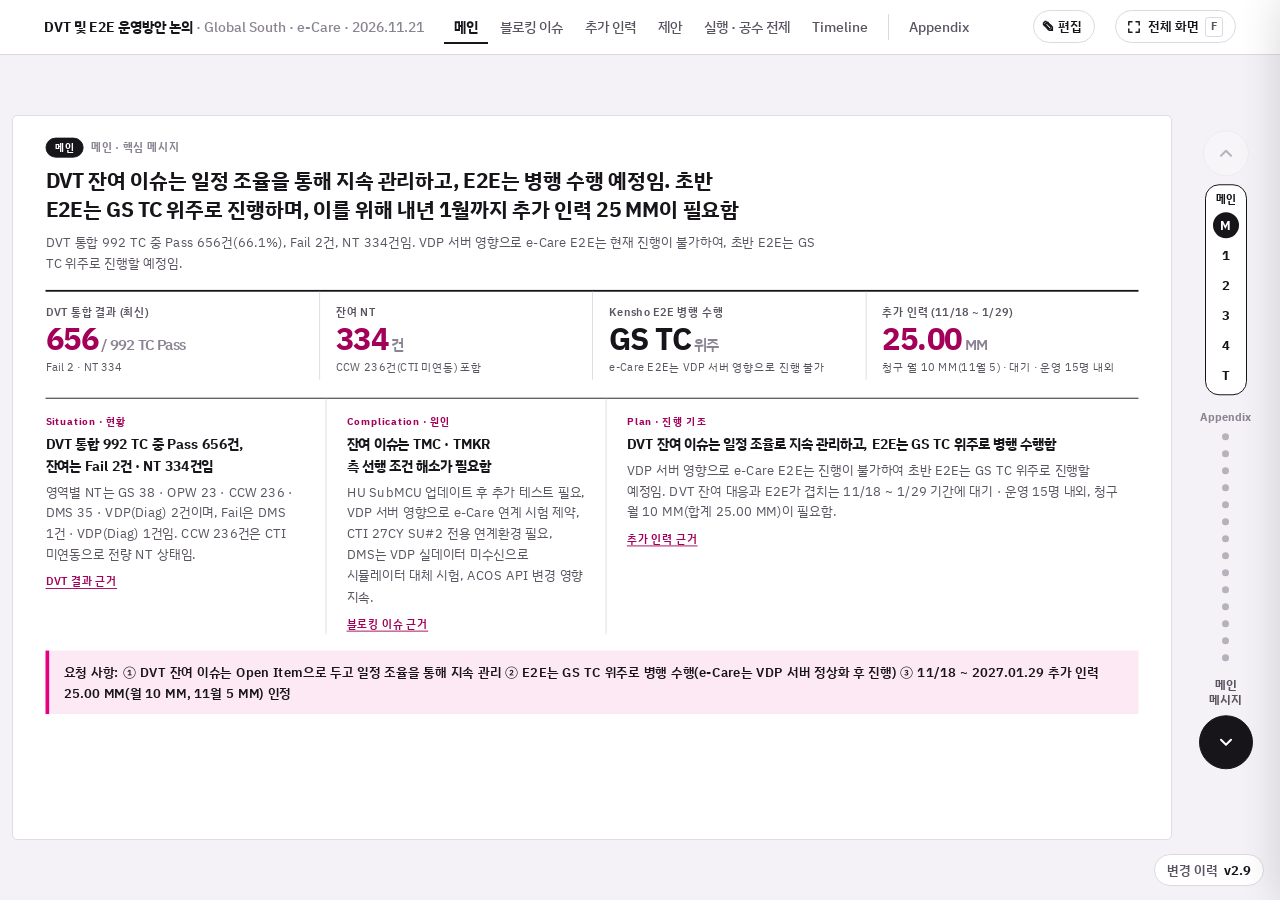
==== commit 9d1b3009: "v2.9: TMKR 보고용 — CCB 검토 장 · 내부용 부록 제외 - 메뉴 · 목차에서 CCB 검토 장, Copilot 분석 · 출처 한계 · CCB 15p/21p · 순서 조정" ====
--- a/index.html
+++ b/index.html
@@ -782,7 +782,7 @@
   <div class="p-head"><button type="button" class="p-back" id="p-back"><svg viewBox="0 0 20 20" aria-hidden="true"><path d="M12 5 7 10l5 5" fill="none" stroke="currentColor" stroke-width="2" stroke-linecap="round" stroke-linejoin="round"/></svg>돌아가기</button><div><small id="p-kicker"></small><h3 id="p-title"></h3></div><button type="button" class="p-close" id="p-close">닫기</button></div>
   <div class="p-body" id="p-body"></div>
 </aside>
-<script id="data" type="application/json">{"meta":{"title":"DVT 및 E2E 운영방안 논의","project":"Global South · e-Care","date":"2026.11.21","asof":"DVT 통합 결과 최신 집계(11/21 반영) · 11/14 논의 · Teams 11/13 · Confluence 11/12 · GSP DB 11/11 기준","changelog":[{"v":"v2.8","at":"2026.11.21","items":["DVT 통합 결과 최신 집계 반영 — 992 TC 중 Pass 656 · Fail 2 · NT 334 (GS 326/288/0/38 · OPW 292/269/0/23 · CCW 236/0/0/236 · DMS 114/78/1/35 · VDP(Diag) 24/21/1/2), 부록 ‘DVT 통합 결과’ 추가","진행 기조 반영 — DVT 잔여 이슈는 일정 조율을 통해 지속 관리하고 E2E는 병행 수행. VDP 서버 영향으로 e-Care E2E는 진행 불가하여 초반 E2E는 GS TC 위주로 진행(메인 · 실행 · Timeline)","TMKR 보고용으로 전체 문장을 보고체(~함 · ~임)로 정리, 화면 편집 내용(제안 장)은 본문에 반영"]},{"v":"v2.7","at":"2026.11.19","items":["메인 메시지 교체 — DVT 종료 어려움(NT 352 / 968 · 3차 39, Critical Blocker 5건) → TMKR 11/23 E2E 강행 → 1월까지 추가 인력 25 MM","장 순서: 메인 → 블로킹 이슈 → 추가 인력 → 제안 · 실행 → CCB 검토 → Timeline"]},{"v":"v2.6","at":"2026.11.19","items":["추가 인력 장 추가 — 추가 DVT 예측 공수 25.00 MM(11.18 ~ 2027.01.29), 대기 · 운영 월 15명 내외 · 청구 월 10 MM(11월 5 MM), 영역별 월 MM 표(uCUBE 제외)","CCB 검토 장 · 21p 교차 검토 부록을 25.00 MM 기준으로 갱신","3차 DVT NT를 최종 39건으로 수정(1장 지표 · 근거 패널 · 3차 표 주석)"]},{"v":"v2.5","at":"2026.11.19","items":["현재 블로킹 이슈 장 추가 — 11/17 기준 잔여 이슈 5건 · DVT 실질 완료 시점 검토(11/18 CCB 자료 원문)","CCB 검토 장 추가 — uCube 제외(청구 22.06 · DVT 기간 10.10 · 추가 DVT 24.95 MM, v2.6에서 25.00 MM으로 갱신), 15p 4개 분류, 21p 교차 검토, 3번 섹션 순서 조정(안)","부록 3장 추가: 15p 항목별 확인표 · 21p 교차 검토 · 순서 조정(안)"]},{"v":"v2.4","at":"2026.11.16","items":["화면 편집: 블록 폭 조절(넓게 · 좁게 · 폭 최대)과 한 줄로(넘치면 글자 자동 축소) 추가 — 블록 선택 · 글자 편집 중 모두 표시"]},{"v":"v2.3","at":"2026.11.16","items":["화면 편집: 블록 이동(▲ 위로 · ▼ 아래로 · Alt+↑/↓) 추가 — edits.json moves 로 저장","화면 편집: 한글 입력 중 Enter 줄바꿈 · 가로 배치 블록 줄바꿈 표시 보완"]},{"v":"v2.2","at":"2026.11.14","items":["11/13 이준제 보고(Teams) 반영: MS 장애로 다산 메일 · VPN 비밀번호 수신 불가 → VPN 1개로 진행, VDP Diag와 DMS 동시 진행 불가","HU(MM) 업데이트 현황 정정: ‘9단계 중 3단계’ → Tier1 업데이트 ①의 9단계(성공 여부 확인)에서 중단, 결과 파일 미생성","VDP Diag 24 TC 중 2건 성공 · 3번째 문의 중, DMS 기준 정보 연동 미진행. 세 건 모두 11/16(월) 재개(VDP 10시 · HU 13시)"]},{"v":"v2.1","at":"2026.11.14","items":["현황 반영: VDP(e-Care) 연계 테스트 24 TC 중 2건 성공, HU 펌웨어 업데이트 9단계 중 3단계에서 중단","12/30을 Kensho E2E 회귀 테스트 종료일이자 주요 Blocking Issue 해소 마지노선으로 명시(1장 · 3장 · Timeline)","Copilot 제안(E2E Conditional Entry 핸드오프 패키지) 반영: ‘DVT Open Item 유지 + E2E 조건부 진입’ 표현, Gate G-01 ~ G-09, 11/20 진입 판정, 자원 · 계약 유지 전제","Appendix 추가: Gate, Copilot 제안 분석, 출처별 적용 한계. 패키지의 Risk Register 예시 행과 공수 수치(CCB v43)는 미반영"]},{"v":"v2.0","at":"2026.11.14","items":["문서를 ‘DVT 및 E2E 운영방안 논의’로 확장 — 메인 3장(현황과 쟁점 · 제안 · 실행과 공수 전제) + Timeline + Appendix 구조로 재구성","근거는 메인 장표에서 오른쪽 서랍으로 열리고, 서랍의 [부록에서 자세히] 버튼으로 해당 Appendix 페이지로 이동","기종결 · 11/15 종결 예정인 LG U+ 조치 항목(단말 개통 · uCube · 케이블 · 보안정책 등) 삭제","11/14 DVT · E2E 논의(회의록 · 화이트보드)를 반영: 조건부 승인안, 대안 비교, 공수 협의 전제, E2E 병행 트랙","이전 화면 편집 내용(edits.json)은 페이지 구조가 바뀌어 적용되지 않음"]},{"v":"v1.3","at":"2026.11.14","items":["화면 편집: 글자 서식 추가 — 굵게 · 기울임 · 밑줄 · 취소선(편집 중 선택한 글자, 또는 블록 · 글상자 전체), 글자 크기 조절(A− / A+)"]},{"v":"v1.2","at":"2026.11.14","items":["화면 편집: 글자 줄바꿈(Enter) 지원, 글상자 · 도형 크기를 8방향 핸들로 조절, 되돌리기를 일반적인 Undo 아이콘으로 변경"]},{"v":"v1.1","at":"2026.11.14","items":["화면 편집 기능 추가 — 상단 바 ✎ 편집에서 글자 수정, 도형(사각형 · 원 · 선 · 화살표 · 글상자), 블록 배경 · 글자색 변경","수정 내용은 edits.json 에 저장되어 git 에 커밋되고, 자동 배포로 사이트에 반영 (저장은 GitHub 토큰이 있는 편집자만 가능)","파비콘 추가. 보드의 숫자 · 근거 데이터는 v1 과 동일"]},{"v":"v1","at":"2026.11.14","items":["1 · 2 · 3차 DVT 결과(Confluence)와 PM 정례 10/07 ~ 11/11, E2E 사전준비, GSP DB 이슈트래킹을 한 보드로 정리","NT 원인을 원인 제공 조직(TMC · TMKR 측 협력사 · Dasan)별로 분류","3차 결과는 11/12 누적까지 반영. 11/13 HU 업데이트 · VDP Diag 1차 결과는 미게시라 미반영"]}]},"src":{"r1":{"t":"1차 DVT 결과","u":"https://toyotasystem.atlassian.net/wiki/spaces/GSP/pages/1077018632"},"r2":{"t":"2차 DVT 결과","u":"https://toyotasystem.atlassian.net/wiki/spaces/GSP/pages/1103003658"},"r3":{"t":"3차 DVT 결과 (v4, 11/12)","u":"https://toyotasystem.atlassian.net/wiki/spaces/GSP/pages/1133412396"},"st":{"t":"DVT_SystemTest (TC 문서)","u":"https://toyotasystem.atlassian.net/wiki/spaces/GSP/pages/1016135985"},"pm1007":{"t":"(10/07) PM 정례회의","u":"https://toyotasystem.atlassian.net/wiki/spaces/GSP/pages/1079279680"},"pm1021":{"t":"(10/21) PM 정례회의","u":"https://toyotasystem.atlassian.net/wiki/spaces/GSP/pages/1100906654"},"pm1028":{"t":"(10/28) PM 정례회의","u":"https://toyotasystem.atlassian.net/wiki/spaces/GSP/pages/1113784433"},"pm1103":{"t":"(11/03) PM 정례회의","u":"https://toyotasystem.atlassian.net/wiki/spaces/GSP/pages/1121189948"},"pm1111":{"t":"(11/11) PM 정례회의","u":"https://toyotasystem.atlassian.net/wiki/spaces/GSP/pages/1137704961"},"pre":{"t":"E2E 사전준비 (11/11)","u":"https://toyotasystem.atlassian.net/wiki/spaces/GSP/pages/1133608962"},"sch":{"t":"E2E 세부일정 (11/03)","u":"https://toyotasystem.atlassian.net/wiki/spaces/GSP/pages/1121320967"},"db":{"t":"GSP DB · 이슈트래킹 통합본 (11/11)","u":""},"hp":{"t":"E2E Conditional Entry Handoff 패키지 (Copilot 제안, 11/14)","u":"","n":"내부 자료"},"pmr":{"t":"E2E · DVT PM 보고서 (11/06)","u":"","n":"내부 자료"},"wk":{"t":"주간보고 10월 3주차 (10/19)","u":"","n":"내부 자료"},"mail0915":{"t":"일정 협의 요청 메일 (9/15)","u":"","n":"내부 자료"},"mail1027":{"t":"추가 투입 공수 관련 메일 (10/27)","u":"","n":"내부 자료"},"ccb":{"t":"추가 인력 투입 CCB (11/07 v43)","u":"","n":"내부 자료"},"cto":{"t":"CTO DVT Gating 프로세스","u":"","n":"일반 원칙"},"tm1113":{"t":"Teams 11/13 17:55 이준제 보고 (DVT 3차 진행 현황)","u":"","n":"내부 자료"},"ccb1118":{"t":"LGU+ 토요타 텔레매틱스 추가 인력 투입 CCB (11/18)","u":"","n":"내부 자료"}},"rounds":[{"id":"r1","name":"1차","period":"10/06 ~ 10/14","scope":"GS","tc":290,"pass":132,"fail":14,"nt":144,"rest":0,"src":"r1","note":"e-Care 미실시(9/22 계획: “e-Care가 테스트 불가라서 GS만”)"},{"id":"r2","name":"2차","period":"10/22 ~ 10/30","scope":"GS + e-Care(OPW·CCW)","tc":854,"pass":523,"fail":8,"nt":323,"rest":0,"src":"r2","note":"CCW 236 TC 전량 NT (CTI 미개발)"},{"id":"r3","name":"3차","period":"11/11 ~ (진행 중)","scope":"GS + e-Care + DMS + VDP Diag","tc":80,"pass":18,"fail":5,"nt":33,"rest":24,"src":"r3","note":"최종 NT 39건(11/19 수정). 아래 표는 11/12 누적 기준 — 미수행 24건은 VDP Diag 신규 TC(11/13 TMC와 시험 예정)"}],"daily":{"r1":{"head":["일자","Acted","Pass","Fail","NT","Remained TC"],"rows":[["10/06","40","22","15","3","250"],["10/07","290","50","207","33","0"],["10/08","125","36","52","37","165"],["10/12","215","71","106","38","75"],["10/13","290","119","14","157","-"],["10/14 (통합)","290","132","14","144","-"]],"notes":["원본 표의 Planned(old)는 일자별 38·64·69·56·63, 합계 290. 10/12·10/13은 Planned(new) 82·83으로 재계획","10/07 Fail 207건 → 10/13 14건: 10/07 PM 정례에서 “Block 분류 폐지, Block은 Fail로 재분류, NT는 진입 자체가 불가한 항목으로 한정”하기로 한 뒤 재판정·재시험이 이어짐","GSP DB 정리: 10/13 NT 157건 중 112건이 선행 Fail에 의한 Block(Skip Vehicle Association 등)"]},"r2cum":{"head":["일자","누적 Acted","Pass","Fail","NT","비고"],"rows":[["10/22","598","199","37","362","CCW 236 포함"],["10/23","667","350","29","288","선행조건 NT를 시험 가능 조건으로 변경"],["10/26","755","411","30","314","Fail에 의한 Blocked 포함"],["10/28","833","501","16","316",""],["10/29","839","512","13","314",""],["10/30","854","523","8","323","최종"]]},"r2area":{"head":["영역","TC","Pass","Fail","NT"],"rows":[["Global South (GS)","326","262","5","59"],["오퍼레이션 웹 (OPW)","292","261","3","28"],["콜센터 웹 (CCW)","236","0","0","236"],["합계","854","523","8","323"]]},"r3area":{"head":["영역","TC","구성","Pass","Fail","NT","미수행"],"rows":[["GS","20","2차 Fail 5 + NT 15","2","3","15","0"],["e-Care (OPW)","9","2차 Fail 3 + NT 6","9","0","0","0"],["DMS 연동","27","Fail 6 + NT 21","7","2","18","0"],["VDP (Diag) 연동","24","3차 신규 TC","0","0","0","24"],["합계","80","","18","5","33","24"]]},"r3day":{"head":["일자","Planned","Acted","Pass","Fail","NT","Remained TC"],"rows":[["11/11","-","55","11","9","35","25"],["11/12","1","8","7","1","0","24"],["11/12 누적","","56","18","5","33","24"],["11/13","24","","","","",""],["11/16 ~ 11/19","TBD","","","","",""]],"notes":["최종 NT는 39건(11/19 수정). 이 표는 11/12 누적 기준","11/12 Acted 8건 중 7건은 11/11 Fail 재시험(누적 Acted 55 → 56). 누적 Fail 9 → 5, NT 35 → 33","OPW 9건은 2차 Fail 3 + NT 6 전량 Pass(11/12)","11/13 이후 결과는 Confluence에 아직 게시되지 않음(조회 11/14). 결과 페이지에는 첨부가 없음"]}},"ntWhy":{"total":323,"parts":[{"k":"ccw","label":"CCW","n":236,"cause":"CTI 미개발","owner":"tck","fact":"10/21 PM: “Call Center Web은 CTI 미연동 항목에 대해 사유를 기재하여 N/T 처리”. 11/03 PM: “CTI 미개발 영향으로 N/T 비중이 높은 상황”"},{"k":"gs","label":"GS","n":59,"cause":"HU·MM·GSA + 선행 Fail","owner":"mix","fact":"2차 결과표: “Fail에 의한 Blocked 포함”. 11/11 PM: “MM Update 이후 기존 N/T였던 요금제/Provisioning 관련 항목 재검증”"},{"k":"opw","label":"OPW","n":28,"cause":"VDP·DMS 연동","owner":"mix","fact":"10/21 PM: “TMC/VDP, TCK/CTI, DMS 등 외부 연동 제약으로 전체 TC 수행 제한”. 10/28 PM: “e-Care는 Emulator 기반 검증 비중이 높아 실제 연동 검증에는 제약”"}],"owners":[{"id":"tmc","name":"TMC","sub":"일본 원청 · VDP · TSC","tone":"a"},{"id":"tck","name":"TMKR 측 협력사","sub":"TCK(CTI) · SE파트너스(DMS)","tone":"b"},{"id":"dsn","name":"Dasan","sub":"개발 · 시험 수행","tone":"d"}],"blockers":[{"id":"cti","owner":"tck","title":"CTI 미개발 → 콜센터 웹 시험 불가","iss":"ISS-001","tc":"CCW 236 TC (2차 NT의 73%)","when":"12월 (확정일 없음)","facts":["10/28 PM: 대체방안은 안정성 우려로 철회, 정식 추가 개발 착수 — 약 1개월 반 소요","11/03 PM: 완료 시점 12월 수준, 실제 연동 가능 시점은 TCK와 재확인 필요","E2E 사전준비 #10 CTI 중계: 상태 ‘외부일정대기’, 마감일 ‘???’, PIC TMKR","GSP DB: TCK 견적이 Dasan 회신 누락으로 홀딩된 기간이 있었음(10/22, 권다운 지적)"],"src":["pm1028","pm1103","pre","db"]},{"id":"vdp","owner":"tmc","title":"VDP 접속정보 지연·오류 → e-Care 진단 데이터 미수신","iss":"ISS-002 · 025","tc":"VDP Diag 24 TC 미수행, OPW NT 일부","when":"11/13 1차 · 11/16 ~ 20 2차","facts":["10/28 PM: 접속 지연 원인은 Endpoint URL·IP·API Key 등 접속정보 확보 지연. 접속 후에도 ‘유효하지 않은 차량’ Error","GSP DB: TMC 접속정보·Endpoint·ID 안내 오류·누락이 10/6 ~ 11/2 반복(Dasan 정리표), CoCo 5 / Diag 032로 ID 안내 불일치","11/11 Teams(이준제): “아직도 연동이 안 되기 때문에 의미는 없다, API 테스트 가능 여부만 의미”","E2E 사전준비: VDP Diag 별도 접속정보 필요, GetAllDTC 결과 수신 테스트 지연(Backlog PRJ_0333-32)"],"src":["pm1028","db","pre"]},{"id":"hu","owner":"tmc","title":"HU 소프트웨어가 SU#1 → MM Flag 미반환, HU 화면 시험 불가","iss":"ISS-003 · 004","tc":"GS NT 중 요금제·Provisioning·HU 화면 항목","when":"11/13 원격 업데이트(TMC 지원)","facts":["11/03 PM: HU 물리 연결은 완료, Firmware 미수령으로 OTT·Wi-Fi·e-Care 화면 기반 검증 제한","E2E 사전준비 #4 SU#2 H/U SW Update: ‘진행중’, PIC TMC","11/11 TMC MM팀(Kawata): TMKR HU가 SU#1 SW라서 MM Provisioning 불가. TMC 사양 문제는 아님","GSP DB는 원인을 ‘TMC 공급 HU SW 구버전 + 한국 측 업데이트 미실행’ 복합으로 기록"],"src":["pm1103","pre","db"]},{"id":"gsa","owner":"tmc","title":"GSA 신규 버전·Auth0 → 딥링크 흰 화면","iss":"ISS-007","tc":"GS GSA·DeepLink 항목","when":"TMC 일정 대기","facts":["E2E 사전준비 #14·#17: GSA App 신규 버전·Service Package 수정본 ‘외부일정대기’, PIC TMC","GSP DB: Global App이 TMC Auth0(tr-th-acos)를 써서 Local App 딥링크 시 흰 화면 — TMC가 원인 인정(11/6)","11/11 PM: DVT 3차 중점 항목에 GSA 설치·Login, DeepLink/상품가입 Flow 포함"],"src":["pre","db","pm1111"]},{"id":"dtc","owner":"tmc","title":"DTC 재현 방법(CANoe) 미확정","iss":"Backlog PRJ_0333-54","tc":"e-Care 경고·DTC 시나리오","when":"미정","facts":["E2E 사전준비 #5: e-Care 시험용 고장진단코드 생성·재현 ‘진행중’, TMC에서 유형별 코드 발생 필요, PIC TMC","10/21 PM: CANoe 파일 제공을 TMC에 요청 중, 지연 시 TMC가 직접 Warning Event Trigger하는 방안 병행 문의"],"src":["pre","pm1021"]},{"id":"dms","owner":"tck","title":"DMS 사양 변경 지속 → 시나리오 재작성","iss":"ISS-008","tc":"DMS 연동 27 TC (3차 NT 18)","when":"API 5 → 24개 반영 중","facts":["10/21 PM: DVT 진행 중 DMS 추가 요구사항이 지속 유입, 10/23 기준 개발 범위 Freeze 합의","E2E 사전준비 #9: DMS API 개통 5 → 24개 변경, 시나리오 업데이트 필요, PIC TMKR","e-Care IF 정의서 v1.23(11/05): warningClearFlag 처리 등 변경 계속","11/11 e-Care4: DMS 칩 생성 기준 변경 제안(선호센터 칩 우선) — 결정 대기"],"src":["pm1021","pre","db"]},{"id":"fix","owner":"dsn","title":"2차 Fail 8건 수정 · 3차 재시험","iss":"ISS-009","tc":"GS Fail 5 · OPW Fail 3","when":"OPW 3건 11/12 Pass, GS 잔여 Fail 3","facts":["11/03 PM: Fail 8건은 3차 전 수정 가능한 범위로 판단","3차 11/12 누적: OPW 9건 전량 Pass, GS Pass 2 · Fail 3 · NT 15","GSP DB: Dasan 측 CTI 견적 회신 누락(10/22)이 CTI 일정 홀딩에 영향"],"src":["pm1103","r3","db"]}]},"remain":{"r3":{"pass":18,"fail":5,"nt":33,"rest":24,"tc":80},"carry":[{"k":"GS","nt2":59,"in3":15},{"k":"OPW·DMS","nt2":28,"in3":27},{"k":"CCW","nt2":236,"in3":0}],"carryNote":"3차 범위 정의는 “2차 DVT의 fail 항목과 fail에 따른 N/T 항목”(3차 결과 페이지). 3차 NT 편성은 GS 15 + e-Care 6 + DMS 21 = 42. OPW·DMS의 27은 2차 OPW NT 28과 대응한다고 보고 계산한 값으로, DMS 27건의 2차 근거 행은 결과표에서 직접 확인되지 않음(2차 Fail은 GS 5·OPW 3뿐인데 3차 DMS는 Fail 6으로 표기)"},"deck":{"s1":{"kicker":"메인 · 핵심 메시지","title":"DVT 잔여 이슈는 일정 조율을 통해 지속 관리하고, E2E는 병행 수행 예정임. 초반 E2E는 GS TC 위주로 진행하며, 이를 위해 내년 1월까지 추가 인력 25 MM이 필요함","lede":"DVT 통합 992 TC 중 Pass 656건(66.1%), Fail 2건, NT 334건임. VDP 서버 영향으로 e-Care E2E는 현재 진행이 불가하여, 초반 E2E는 GS TC 위주로 진행할 예정임.","kpis":[{"k":"ev:status","small":"DVT 통합 결과 (최신)","v":"656","em":"/ 992 TC Pass","d":"Fail 2 · NT 334","hot":true},{"k":"ev:status","small":"잔여 NT","v":"334","em":"건","d":"CCW 236건(CTI 미연동) 포함","hot":true},{"k":"ev:e2e11","small":"Kensho E2E 병행 수행","v":"GS TC","em":"위주","d":"e-Care E2E는 VDP 서버 영향으로 진행 불가"},{"k":"ev:c3","small":"추가 인력 (11/18 ~ 1/29)","v":"25.00","em":"MM","d":"청구 월 10 MM(11월 5) · 대기 · 운영 15명 내외","hot":true}],"cols":[{"tag":"Situation · 현황","head":"DVT 통합 992 TC 중 Pass 656건, 잔여는 Fail 2건 · NT 334건임","body":"영역별 NT는 GS 38 · OPW 23 · CCW 236 · DMS 35 · VDP(Diag) 2건이며, Fail은 DMS 1건 · VDP(Diag) 1건임. CCW 236건은 CTI 미연동으로 전량 NT 상태임.","ev":"ev:status","more":"DVT 결과 근거"},{"tag":"Complication · 원인","head":"잔여 이슈는 TMC · TMKR 측 선행 조건 해소가 필요함","body":"HU SubMCU 업데이트 후 추가 테스트 필요, VDP 서버 영향으로 e-Care 연계 시험 제약, CTI 27CY SU#2 전용 연계환경 필요, DMS는 VDP 실데이터 미수신으로 시뮬레이터 대체 시험, ACOS API 변경 영향 지속.","ev":"ev:blk","more":"블로킹 이슈 근거"},{"tag":"Plan · 진행 기조","head":"DVT 잔여 이슈는 일정 조율로 지속 관리하고, E2E는 GS TC 위주로 병행 수행함","body":"VDP 서버 영향으로 e-Care E2E는 진행이 불가하여 초반 E2E는 GS TC 위주로 진행할 예정임. DVT 잔여 대응과 E2E가 겹치는 11/18 ~ 1/29 기간에 대기 · 운영 15명 내외, 청구 월 10 MM(합계 25.00 MM)이 필요함.","ev":"ev:c3","more":"추가 인력 근거"}],"ask":"요청 사항: ① DVT 잔여 이슈는 Open Item으로 두고 일정 조율을 통해 지속 관리 ② E2E는 GS TC 위주로 병행 수행(e-Care는 VDP 서버 정상화 후 진행) ③ 11/18 ~ 2027.01.29 추가 인력 25.00 MM(월 10 MM, 11월 5 MM) 인정"},"s2":{"kicker":"제안 · DVT · E2E 운영 방식","title":"DVT는 주요 Blocking Issue 해결을 전제로 잔여 항목을 Open Item으로 관리하는 조건부 승인을 제안함. E2E는 Open Item 관리와 GS TC 선진행을 조건으로 진입(Conditional Go)함","lede":"‘DVT 완료’가 아닌 ‘DVT Open Item 유지 + E2E 조건부 진입’으로 분리하여 표기함. 현행 유지안과 전면 재일정안은 종료 시점이 불확실함.","optHead":["","A. 현행 유지","B. Open Item 유지 + 조건부 진입 (제안)","C. 전면 재일정"],"optRows":[["방식","Fail · NT 0이 되지 않은 상태로 DVT 종료","당사 개발 범위만 조건부 승인, 외부 영역은 Open Item으로 유지 · 별도 재시험","DVT · E2E 일정 전체 재수립"],["DVT","1 ~ 2월 (외부 환경 해소에 종속)","Pass · 완료로 표기하지 않음. 조건 확정 후 약 1개월 추가 검증, 잔여 항목은 환경 확보 후 재시험","재수립 일정에 따름 (미정)"],["E2E 영향","잔여 이슈 미해결 상태로 진입","DVT와 이중 트랙으로 병행, 초반 GS TC 위주 진행, 12/30까지 Blocking 해소","진입 시점 후퇴"],["필요 결정","DVT 기간 변경","TMKR의 조건부 승인 + 진입 판정","전체 일정 재합의"]],"optEv":["ev:optA","ev:optB","ev:optC"],"scopeTitle":"조건부 승인 범위(안)","scopeIn":["서비스 가입","ACOS 인터페이스","VDP 연계 테스트"],"scopeOut":["TMC 영역 — HU 기능 등 외부 연동 환경에 종속된 시험"],"scopeOpen":["조건 항목의 최종 확정","승인 후 개발 완료 검증의 지속 관리"],"word":"표현 원칙: ‘DVT 완료 · 조건부 완료’ 대신 ‘DVT Open Item 유지 + E2E 조건부 진입’으로 표기함. E2E는 잔여 DVT 재시험을 대체하지 않음.","decide":"TMKR 결정 요청: 위 범위로 조건부 승인하고, 외부 영역은 Open Item으로 두어 별도 일정으로 재시험함. 진입 가부는 9개 Gate(G-01 ~ 09) 충족 여부로 서면 판정함."},"s3":{"kicker":"실행과 공수 전제","title":"E2E는 GS TC 위주로 병행 진입하고, 공수는 아래 다섯 가지 전제가 충족되는 범위에서 투입함. 12/30을 마지노선으로 관리함","lede":"전제가 하나라도 달라지면 일정과 공수도 함께 조정이 필요함. 본 장표는 공수 협의의 합의 대상임.","premHead":["#","전제","충족 조건","미충족 시"],"prem":[["1","DVT 정리 기준","조건부 승인 범위(서비스 가입 · ACOS IF · VDP)를 TMKR이 확정. 잔여 항목은 Pass 전환 없이 Open Item 유지","연장 공수는 CCB 안건으로 별도 협의"],["2","E2E 진입 조건","GS TC 위주 선진행, e-Care는 VDP 서버 정상화 후 진행 + Gate 판정","E2E 전체 재일정"],["3","외부 환경 해소","HU(MM) 업데이트 완료 · VDP 서버 정상화 · CTI 완료를 12/30 이전에 확정 · 해소","12/30 초과 시 E2E 지속 여부 · 후속 일정 재협의. 해소 전 구간은 대기가 아닌 별도 범위로 관리"],["4","범위 변경","DMS 등 사양 변경은 TC 문서 기준으로 신규 · 재수행 범위 확정","변경분은 근거 기준으로 별도 협의"],["5","자원 · 계약 유지","잔여 검증 · 결함 수정 · 재시험 인력의 유지 기간과 최소 인원을 서면 확정. 추가 공수는 자동 승인이 아님","조건부 진입 보류, CCB 협의"]],"premEv":["ev:p1","ev:p2","ev:p3","ev:p4","ev:p5"],"tracks":[{"h":"E2E #1 · GS TC 위주 선진행 (11/23 ~ 12/30)","b":"VDP 서버 영향이 없는 GS TC 위주로 착수. 회귀 테스트(Regression) · ACOS IF 기반 TC 포함, 회귀용 24 DCM 기자재 활용. 12/30까지 Blocking Issue 해소가 전제","ev":"ev:e2e1"},{"h":"E2E #2 · e-Care (VDP 서버 정상화 후)","b":"VDP 서버 영향으로 현재 진행 불가. 서버 정상화 시점에 맞춰 일정 조율 후 진행","ev":"ev:e2e2"}],"next":["DVT 잔여 이슈(Fail 2 · NT 334)는 Open Item으로 두고 일정 조율을 통해 지속 관리","11/23 E2E 착수 — 초반은 GS TC 위주로 진행","VDP 서버 정상화 시 e-Care E2E 일정 조율 · 착수, 12/30까지 Blocking Issue 해소"],"tl":"타임라인 전체 보기"},"tl":{"kicker":"Timeline · DVT / E2E 운영 일정(안)","title":"E2E는 GS TC 위주로 착수하고, DVT 잔여 이슈는 12/30(마지노선)까지 일정 조율을 통해 해소함","lede":"12/30은 Kensho E2E 회귀 테스트 종료일이자 주요 Blocking Issue 해소 기한임. 점선은 미확정 구간임.","start":[2026,11,13],"days":49,"marks":[{"d":[2026,11,13],"l":"11/13","ev":"ev:t1113"},{"d":[2026,11,16],"l":"11/16 (월)","ev":"ev:t1116"},{"d":[2026,11,17],"l":"11/17","ev":"ev:t1117"},{"d":[2026,11,20],"l":"11/20 판정","ev":"ev:t1120"},{"d":[2026,11,23],"l":"11/23","ev":"ev:t1123"},{"d":[2026,12,30],"l":"12/30 마지노선","ev":"ev:deadline","dead":true}],"lanes":[{"h":"DVT","sub":"3차","bars":[{"a":[2026,11,13],"b":[2026,11,16],"t":"dvt","l":"3차 공식 종료 11/16"},{"a":[2026,11,16],"b":[2026,12,16],"t":"cond","dash":true,"l":"조건부 승인 범위 검증 (약 1개월, 미확정)","ev":"ev:optB"}]},{"h":"외부 환경","sub":"해소 시점","bars":[{"a":[2026,11,13],"b":[2026,11,14],"t":"ext","l":"HU 업데이트 (9단계 확인에서 중단)","pin":true,"ev":"ev:hu"},{"a":[2026,11,16],"b":[2026,11,20],"t":"ext","l":"VDP Diag 2차 (연계 2/24)","ev":"ev:vdp"},{"a":[2026,12,1],"b":[2026,12,30],"t":"ext","dash":true,"l":"CTI 개발 완료 (12월, 일자 미정)","ev":"ev:cause"}]},{"h":"E2E #1","sub":"GS TC 위주","bars":[{"a":[2026,11,23],"b":[2026,12,30],"t":"e2e","l":"GS TC 위주 선진행 (회귀 · ACOS IF 포함)","ev":"ev:e2e1"}]},{"h":"E2E #2","sub":"e-Care","bars":[{"a":[2026,12,1],"b":[2026,12,30],"t":"late","dash":true,"l":"VDP 서버 정상화 후 일정 조율 (미정)","ev":"ev:e2e2"}]}],"notes":["DVT 잔여 이슈는 Open Item으로 두고 일정 조율을 통해 지속 관리, E2E는 병행 수행","VDP 서버 영향으로 e-Care E2E는 진행 불가 — 초반 E2E는 GS TC 위주로 진행","12/30까지 주요 Blocking Issue 미해소 시 E2E 지속 여부와 후속 일정 재협의"]},"ev":{"status":{"kicker":"근거 · DVT 결과","title":"통합 992 TC 중 Pass 656 · Fail 2 · NT 334","facts":["DVT 통합 992 TC: Pass 656건(66.1%) · Fail 2건 · NT 334건(33.7%)","GS 326 TC: Pass 288 · Fail 0 · NT 38","OPW 292 TC: Pass 269 · Fail 0 · NT 23","CCW 236 TC: 전량 NT — CTI 미연동(CTI 내선번호 · CAN Configuration 미확보)","DMS 114 TC: Pass 78 · Fail 1 · NT 35","VDP(Diag) 24 TC: Pass 21 · Fail 1 · NT 2","이전 집계(11/17, 968 TC): NT 352건 → 최신 334건으로 감소","NT 비중 추이: 1차 50%(144/290), 2차 38%(323/854), 통합 최신 34%(334/992)"],"src":["r1","r2","r3"],"apx":"apx-total"},"complete":{"kicker":"근거 · 완료 기준","title":"Fail · NT가 없어야 Pass","facts":["11/14 논의: DVT 완료는 Fail · NT가 없는 상태","10/07 PM 합의: NT는 진입 자체가 불가한 항목, 진입 후 실패는 Fail","일반 품질 Gate 원칙: 단순 기간 종료가 아니라 사전 정의된 기준과 증적을 충족해야 다음 단계로 이행(CTO DVT Gating 준거 — 본 프로젝트 직접 적용 기준은 아님)"],"src":["pm1007","cto"],"apx":"apx-mtg"},"vdp":{"kicker":"근거 · VDP","title":"VDP(Diag) 24 TC 중 Pass 21 · Fail 1 · NT 2","facts":["최신 집계: VDP(Diag) 24 TC 중 Pass 21 · Fail 1 · NT 2","VDP 서버 영향으로 e-Care E2E는 현재 진행 불가","11/13 이준제 보고(최초 실연동): 24 TC 중 2건 성공, 3번째 TC는 성공 여부를 TMC에 문의 중. 11/16(월) 10시 재개","11/13 MS 장애로 다산 메일 수 · 발신 불가 → 메일로 받는 VPN 비밀번호를 받지 못해 이준제 VPN 1개로만 진행 — VDP Diag와 DMS 기준 정보 시험을 동시에 할 수 없었음","VDP 접속정보 지연 · 오류, 콜백(CoCo Callback) 미수신으로 DTC 수집 후속 처리 미검증","일본 측 VDP 서버 정보는 10/05 제공 예정이었음(9/15 일정 협의 메일). 외부 환경 준비 전 착수 시 미시험 증가 · 결과 유효성 저하 가능성을 사전 제기","VDP Diag 2차 11/16 ~ 20 예정"],"src":["tm1113","pm1028","mail0915","pmr","db"],"apx":"apx-cause"},"hu":{"kicker":"근거 · HU","title":"HU(MM) 업데이트 — Tier1 업데이트 ①의 9단계(성공 여부 확인)에서 중단","facts":["11/13 이준제 보고: 업데이트 절차 ④ Tier1 업데이트 ① → 9단계 ‘성공 여부 확인’에서 중단. write_result_sub_sucess.txt 파일이 생성되지 않음","11/16(월) 13시 TMC 카키하라 상과 이어서 진행 예정","v2.1의 ‘9단계 중 3단계’ 표기는 11/13 보고와 달라 이번 판에서 정정","HU 소프트웨어가 SU#1 → MM Flag 미반환, Wi-Fi · OTT · Digital Key 등 HU 기반 시험 제한","HU 환경 미구축 31건이 1차 NT의 일부(10/19 스냅샷)"],"src":["tm1113","pm1103","pre","wk"],"apx":"apx-cause"},"deadline":{"kicker":"근거 · 마지노선","title":"12/30 = 회귀 테스트 종료일 · Blocking Issue 해소 기한","facts":["Kensho E2E 회귀 테스트 종료일(E2E 세부일정상 e-Care E2E 종료일 12/30)","11/14 논의: 주요 Blocking Issue가 12/30에는 풀려야 한다는 의미의 마지노선","미해소 시 E2E 지속 여부와 후속 일정을 관련 당사자가 재협의(조건부 진입 승인문 원칙)"],"src":["sch","hp"],"apx":"apx-gate"},"cause":{"kicker":"근거 · 원인","title":"NT의 원인은 외부 연동 환경","facts":["CTI 미개발: CCW 236 TC(2차 NT의 73%), 완료 12월 — TMKR 측 협력사 영역","TMC: VDP 접속정보 · 콜백, HU 소프트웨어(SU#1), GSA · Auth0, DTC 재현 방법 미확정","DMS 사양 변경 지속: API 5 → 24개, 시나리오 재작성","1차 NT 144건 중 Blocked 104 + HU 환경 미구축 31 = 135건(93.8%)이 선행조건 · 환경 제약과 연관(10/19 스냅샷)","11/14 논의: 당사 개발 로직은 내부 검증 완료"],"src":["pm1028","pm1103","pre","wk","db"],"apx":"apx-cause"},"impact":{"kicker":"근거 · 일정 영향","title":"현행 방식이면 1 ~ 2월","facts":["현행 방식(Fail · NT 0까지)을 유지할 경우 DK 완료 기준으로 1 ~ 2월까지 소요 가능","E2E 현행 진입 11/23과 중첩 — 11/03 PM 합의: E2E 진입 시점에는 알려진 제약으로 NT가 생기지 않도록 일정 재구성","DVT 기간 변경은 CCB 안건과 연계(기존 1개월 → 1.5개월 변경안)"],"src":["pm1103","pm1111","ccb"],"apx":"apx-plan"},"optA":{"kicker":"근거 · 대안 A","title":"현행 유지","facts":["Fail · NT가 0이 될 때까지 DVT를 연장","외부 환경(HU · VDP · CTI) 해소 일정에 종속되어 종료일을 약속할 수 없음","E2E와 일정이 겹치고 DVT 기간 변경은 CCB 안건"],"apx":"apx-opt"},"optB":{"kicker":"근거 · 대안 B (제안)","title":"Open Item 유지 + E2E 조건부 진입","facts":["당사 개발 범위(서비스 가입 · ACOS IF · VDP 연계)에 한정해 조건부 승인","TMC 영역(HU 기능 등)은 범위에서 제외, Open Item으로 유지하고 환경 확보 후 별도 재시험","DVT를 완료 · Pass로 표기하지 않음 — E2E 진입 승인과 DVT 완료 승인을 분리(Copilot 제안)","승인 후에도 개발 완료 검증 약 1개월 추가","TMKR 판단 사항 — 당사가 임의로 종결하지 않음"],"src":["hp"],"apx":"apx-scope"},"optC":{"kicker":"근거 · 대안 C","title":"전면 재일정","facts":["일본 측 협의가 이루어지지 않거나 Gate를 충족하지 못하는 경우의 대안(No-Go / Scope Reduction)","DVT · E2E 일정 전체를 다시 수립하며 종료 시점은 미정"],"apx":"apx-opt"},"p1":{"kicker":"전제 1","title":"DVT 정리 기준","facts":["조건부 승인 범위: 서비스 가입 · ACOS 인터페이스 · VDP 연계 테스트","FAIL은 FAIL, 시험 불가는 N/T · External Blocked로 유지 — 일정을 이유로 Pass 전환하지 않음","승인 후 개발 완료 검증은 약 1개월(미확정)","미승인 시 DVT 연장분은 CCB 안건으로 협의"],"src":["hp"],"apx":"apx-man"},"p2":{"kicker":"전제 2","title":"E2E 진입 조건","facts":["VDP 서버 영향으로 e-Care E2E는 현재 진행 불가","초반 E2E는 GS TC 위주로 진행 예정","Gate G-01 ~ G-09 충족 여부로 Go / Conditional Go / No-Go 서면 판정(PM 보고 제안)","불가 시 전체 재일정"],"src":["pmr","hp"],"apx":"apx-gate"},"p3":{"kicker":"전제 3","title":"외부 환경 해소 (12/30)","facts":["HU(MM) 업데이트 완료, VDP 서버 정상화, DMS 기준 정보 연동, CTI 개발(12월) 해소","12/30이 마지노선 — 이후에는 E2E 지속 여부 · 후속 일정 재협의","해소 전 구간은 시험 가능 범위가 아니므로 대기 공수와 구분"],"src":["pm1103","pre"],"apx":"apx-cause"},"p4":{"kicker":"전제 4","title":"범위 변경 처리","facts":["DMS API 5 → 24개 변경, VDP Diag 24 TC는 3차 신규","TMKR 의견(11/11, 합의 아님): 규격 변경에 따른 실제 개발 · 시험은 근거 기준으로 별도 검토 가능, 일정 지연에 따른 단순 대기는 인정 어려움"],"src":["pm1111"],"apx":"apx-man"},"p5":{"kicker":"전제 5","title":"자원 · 계약 유지","facts":["잔여 검증 · 결함 수정 · 재시험이 끝날 때까지 필요한 개발 · QA 인력과 계약 범위를 유지","기존 계획 · 인력 Shift · 실제 순증 공수 · DVT Carry-over 조치 범위를 분리 기록","조건부 진입 승인은 추가 공수 · 비용의 자동 승인이 아님","검토 의견(10/27): 기존 리소스를 어떻게 활용했는지까지 함께 봐야 함"],"src":["ccb","mail1027","hp"],"apx":"apx-man"},"e2e1":{"kicker":"E2E #1","title":"GS TC 위주 선진행 (11/23 ~ 12/30)","facts":["진행 기조: DVT 잔여 이슈는 일정 조율을 통해 지속 관리하고 E2E는 병행 수행","VDP 서버 영향으로 e-Care E2E는 진행 불가 → 초반 E2E는 GS TC 위주로 진행","회귀용 24 DCM 기자재는 준비 완료(사전준비 #2) — Global · ACOS 대상","회귀 테스트 종료일 12/30 = Blocking Issue 해소 마지노선","11/03 PM 합의: 시험 가능 범위를 세분화하고 시작부터 NT가 예상되는 TC를 최소화"],"src":["pm1103","pre","sch"],"apx":"apx-pre"},"e2e2":{"kicker":"E2E #2","title":"e-Care E2E (VDP 서버 정상화 후)","facts":["VDP 서버 영향으로 현재 수행 불가 → 서버 정상화 시점에 맞춰 일정 조율","E2E는 토요타 공식 검증 Event — 공식 문서(Spec · TC)를 기준으로 하며 구두 설명만으로 이슈를 종료하지 않음(11/11 PM)","E2E는 잔여 DVT 재시험의 대체 수단이 아님"],"src":["pm1111","hp"],"apx":"apx-pre"},"t1113":{"kicker":"Timeline","title":"11/13 — HU 업데이트 · VDP Diag 1차 · DMS (MS 장애)","facts":["MS 장애로 다산 메일 불가 → VPN 비밀번호 미수신, 이준제 VPN 1개로만 진행","HU(MM) 업데이트: Tier1 업데이트 ①의 9단계(성공 여부 확인)에서 중단 → 11/16 13시 재개","VDP Diag: 24 TC 중 2건 성공, 3번째 TC 성공 여부 문의 중 → 11/16 10시 재개","DMS 기준 정보 연동: VPN 미접속으로 진행 못 함 → 11/16 진행 예정","MM 업데이트 후 기존 NT 요금제 · Provisioning 재검증 대상"],"src":["tm1113"],"apx":"apx-cause"},"t1116":{"kicker":"Timeline","title":"11/16(월) — DVT 3차 공식 종료 · 11/13 미완 시험 재개","facts":["10시 VDP Diag 재개, 13시 HU(MM) 업데이트 재개(TMC 카키하라 상), DMS 기준 정보 연동 진행(11/13 이준제 보고)","DVT 3차 Fail 결과 정리(저녁까지)","DVT · E2E 자료 정리, 일본 측 협의(월 ~ 화)"],"apx":"apx-mtg"},"t1117":{"kicker":"Timeline","title":"11/17 — 현행 DVT 종료일","facts":["3차 결과 일정 칸: 11/17 ~ 11/19 TBD, E2E 세부일정은 11/17 종료"],"src":["r3","sch"],"apx":"apx-plan"},"t1120":{"kicker":"Timeline","title":"11/20 — E2E 진입 Gate 판정","facts":["PM 보고(11/06) 제안: 11/20에 범위 · 리스크를 서면 확정하고 Go / Conditional Go / No-Go 판정","판정 기준: 9개 Mandatory Gate(G-01 ~ G-09)","참고: 11/20은 진척 보고회 일자이기도 함"],"src":["pmr","hp"],"apx":"apx-gate"},"t1123":{"kicker":"Timeline","title":"11/23 — 현행 E2E 진입일","facts":["E2E 세부일정(11/03): 24SU#2 LifeCycle 11/23 ~ 11/30","PM 보고(11/06): 진입일은 유지 가능하나 전체 범위 Go가 아닌 조건부 범위 진입 가능성이 높음"],"src":["sch","pmr"],"apx":"apx-pre"},"blk":{"kicker":"현재 블로킹 이슈","title":"11/17 기준 잔여 이슈 5건 (TMC 측 선행 조건 미해소)","facts":["① MM/HU · ACOS Provisioning (TMC): SU#1 H/U, SubMCU 업데이트 5회 완료, 테스트 필요. 11/18 MM Capable Flag 확인 완료, Flag 조합별 Opt-in/out 추가 검증 필요","② VDP Diag (TMC): 24 TC 중 Pass 21 · Fail 1 · NT 2(최신). VDP 서버 영향으로 e-Care E2E 진행 불가","③ CTI/TCK 중계 연동 (TMKR·TMC): 27CY SU#2 전용 연계환경 구성 필요","④ DMS 연동 (TMKR): VDP 실데이터 미수신으로 시뮬레이터 대체 시험","⑤ ACOS API 사양 (TMC): TSC-GC/GB Request/Response 변경 영향 지속"],"src":["ccb1118"],"apx":"apx-cause"},"e2e11":{"kicker":"Kensho E2E","title":"DVT 잔여 이슈 지속 관리 + E2E 병행 수행","facts":["진행 기조: DVT의 잔여 이슈는 일정 조율을 통해 지속 관리하고, E2E는 병행 수행","VDP 서버 영향으로 e-Care E2E는 진행 불가 → 초반 E2E는 GS TC 위주로 진행 예정","E2E 세부일정: 11/23 진입, 12/30 회귀 테스트 종료","잔여 이슈가 남은 상태로 병행하므로 E2E 기간에도 DVT 잔여 대응 인력이 함께 필요"],"src":["sch","ccb1118"],"apx":"apx-gate"},"c1":{"kicker":"CCB 검토 · 청구 공수","title":"23.01 → 22.06 MM (uCube 0.95 제외)","facts":["① e-Care 콜버튼 3.86 · ② ACOS 추가개발 8.10 · ③ DVT 기간 10.10 = 22.06 MM","uCube(0.95)는 LG U+ 연계 시스템 사유라 청구 항목과 청구 MM에서 제외","3p 요약표 · 15p 산정 기준 문구(‘uCUBE 0.95 MM 포함’) · 3p 노트(49.01 MM)를 함께 고쳐야 함","4번 섹션 추가 DVT(24.95)는 3p 요약표에 없음 — 요약에 넣을지, 별도 안건으로 둘지 정리 필요"],"src":["ccb1118"],"apx":"apx-ccb-order"},"c2":{"kicker":"CCB 검토 · 15p","title":"DVT 기간 변경 · 연동 대응 10.10 MM","facts":["ACOS 추가 변경 2.60 · TMC 서버 지연 대응 4.50 · TMKR 연계 변경 2.50 · DVT 영향 분석 0.50","개발사 주장: ① 7/27 규격 배포 이후에도 ACOS 변경이 추가로 발생 ② VDP · PGM 등 TMC 서버 연동 지연으로 개발자가 투입되어 분석 · 대응","근거로 든 72 · 73p(A4-1 산정 내역)와 86p(A7 변경 · 정정 이력)를 항목별로 대조함","근거가 확인되는 항목: VDP Diag · VDP CoCo · ACOS API · ACOS Provisioning · MM/HU · CTI · App (단, 상당수가 월 단위 표기)","근거가 없는 항목: DMS 1.05 · Digital Key 0.25"],"src":["ccb1118"],"apx":"apx-ccb-item"},"c3":{"kicker":"CCB 검토 · 21p","title":"추가 DVT 예측 25.00 MM (11.18 ~ 2027.01.29)","facts":["대기 · 운영 인력은 월 15명 내외로 두고 유휴분은 수행사가 부담, 청구는 실제 대응분 월 10 MM(11월 5 MM)으로 한정","11월 5.0 · 12월 10.0 · 1월 10.0 = 25.00 MM, uCUBE(LGU+ 연계)는 별도 협의로 제외","4월 계약 계획의 9월 개발 인력 10 MM(GS 3 · e-Care 7, 81p)과 같은 수준 — 월 10명 이하 주장과 맞음","이전 판(26.95 MM)과 영역 구성이 같아 15p · 8.10 작업과 겹치는 문구는 그대로 남아 있음 → 부록 ‘21p 교차 검토’","‘DVT 영향 분석 2.60’(잔여 N/T 재수행 · 회귀시험)은 15p에서 귀책이 ‘LG U+’였던 항목 — 분류 근거 확인"],"src":["ccb1118"],"apx":"apx-ccb-21"},"c4":{"kicker":"CCB 검토 · 실적","title":"10 · 11월 개발자는 13 · 13 MM","facts":["81p 월별 실제 투입: 10월 18 = 개발 13(GS 4 · e-Care 9) + 품질 4 + 기획 1, 11월 17 = 개발 13 + 품질 4","21p 그래프의 실적(17 · 18)은 품질 · 기획 포함 수치 — 개발자만 남기면 13 · 13","검토 지시의 ‘10월 17 · 11월 18’과 81p의 ‘10월 18 · 11월 17’은 순서가 반대 — 그래프 수정 시 함께 확인","첨부본(11/18) 21p 그래프에는 실적 막대 없이 범례만 남아 있음"],"src":["ccb1118"],"apx":"apx-ccb-21"}},"blk":{"kicker":"현재 블로킹 이슈 · 11/17 기준","title":"추가 DVT · 11/17 현재 잔여 이슈 (TMC 측 선행 조건 미해소)","lede":"잔여NT 항목에 대해 TMC 측 선행 조건이 미해소 상태로, 10~11월과 같은 상황이 12월 이후에도 이어질 것으로 예상됩니다.","cards":[{"no":"①","h":"MM/HU · ACOS Provisioning","who":"TMC","fact":"SU#1 H/U, SubMCU 업데이트 5회 완료,\n테스트 필요","note":"11/18 MM Capable Flag 확인 완료. 단, Flag 조합별 Opt-in/out 추가 검증 필요"},{"no":"②","h":"VDP Diag","who":"TMC","fact":"24 TC 중 Pass 21 · Fail 1 · NT 2","note":"VDP 서버 영향으로 e-Care E2E 진행 불가 · 서버 정상화 후 일정 조율","hot":true},{"no":"③","h":"CTI/TCK 중계 연동","who":"TMKR·TMC","fact":"27CY SU#2 전용 연계환경 구성 필요","note":"e-Care REST API · CTN 전달, CCW 통화 E2E 미수행"},{"no":"④","h":"DMS 연동","who":"TMKR","fact":"VDP 실데이터 미수신으로\n시뮬레이터 대체 시험","note":"Warning Clear · 상담 Workflow 처리 조건 추가 검토"},{"no":"⑤","h":"ACOS API 사양","who":"TMC","fact":"TSC-GC/GB Request/Response 변경 영향 지속","note":"Redoc 사양 변경 · Pre-PROD 반영 일정에 따른 추가 개발 가능성"}],"doneTitle":"DVT 실질 완료 시점 검토","doneHead":["구분","2026년 12월 말 완료","2027년 1월 말 완료"],"doneRows":[["목표","잔여 N/T 0건, 주요 결함 수정 완료","잔여 N/T 0건, 주요 결함 수정 완료"],["외부 연계 선행 조건","11월 중 TMC 측 주요 선행 조건 해소 필요","12월 중 단계적 해소 가능"],["개발 · QA 투입","집중적인 병렬 투입 필요","단계별 투입 및 반복 검증"],["일정 위험 / 의견","현실적으로 불가 예상 · 조건부 단축 협의 필요","현실적인 일정으로 예상"]],"foot":"※ 본사 API 사양 변경 · Pre-PROD 반영이 2027년 2월 이후 확정될 경우, 별도 일정 · 공수로 관리하거나 DVT 종료 기준 재협의 필요"},"s4":{"kicker":"CCB 검토 · 11/18 추가 인력 투입 CCB","title":"uCube를 빼면 청구는 22.06 MM(DVT 기간 10.10 MM)이고, 추가 DVT는 월 10 MM 청구 기준 25.00 MM임. 10.10 MM은 항목별 발생 시점 · 사유 · 현재 결과를 확인한 후 청구 예정임","lede":"11/18 CCB 자료의 3 · 4번 섹션을 검토함. 페이지 번호는 검토 지시 기준이며, 자료 하단 번호보다 1이 큼(15p = 하단 14/86).","kpis":[{"k":"ev:c1","small":"청구 공수 (콜버튼 · ACOS · DVT 기간)","v":"22.06","em":"MM","d":"23.01 − uCube 0.95"},{"k":"ev:c2","small":"DVT 기간 변경 · 연동 대응 (15p)","v":"10.10","em":"MM","d":"11.05 − uCube 0.95 · 10/01 ~ 11/17","hot":true},{"k":"ev:c3","small":"추가 DVT 예측 (21p 갱신본)","v":"25.00","em":"MM","d":"청구 11월 5 · 12월 10 · 1월 10 · uCUBE 제외"},{"k":"ev:c4","small":"10 · 11월 개발자 실적","v":"13 · 13","em":"MM","d":"그래프의 실적은 품질 · 기획 포함 수치","hot":true}],"catHead":["분류","15p 항목","MM","근거 (72 · 73 · 86p)","현재 결과"],"catRows":[["ACOS 추가 변경","ACOS API 1.25 · ACOS Provisioning 1.35","2.60","10/15 Notify API 변경, 10월 Upsert 정책 · Capable 응답 변경 (월 단위 표기)","API 재검증 완료. 11/18 MM Capable Flag 확인, Flag 조합 검증 남음"],["VDP · PGM 등 TMC 서버 지연 대응","VDP Diag 1.40 · VDP CoCo 1.00 · MM/HU · DCM/ADF 1.85 · Digital Key 0.25","4.50","8/26 VDP 사양 협의, 10/06 IP 제공 · 정정, 10월 x-api-key. Digital Key는 이력 없음","VDP Diag 24 TC 중 Pass 21 · Fail 1 · NT 2, CoCo Callback 검증 중, HU는 업데이트 완료 · 테스트 필요"],["TMKR 연계 변경 (분류 결정 필요)","CTI/TCK 0.90 · DMS 1.05 · Global/Local App 0.55","2.50","11월 CTI 프로토콜 · Auth0 (월 단위). DMS는 이력 없음","CCW 통화 E2E 미수행, Auth0 TMC 협의 중"],["DVT 영향 분석","TC 영향 분석 · N/T 재수행 0.50","0.50","9월 초 Pre-Prod Regression 추가 요구","결과 기재 없음. 73p 귀책 표기가 ‘LG U+’"],["합계","uCube 0.95 제외","10.10","",""]],"check":["발생일을 메일 수신일로 특정: 86p 변경 · 정정 이력 16건 중 12건이 월 단위 표기","근거 없는 항목: DMS 1.05 · Digital Key 0.25 · Share User 409 · Root CA 오류는 86p에 없음 → 근거 메일 확보, 못 하면 시험 대응(17.95) 쪽으로 이동","8.10과 중복 여부: Upsert(2.8, 1.75) · Capable(2.4, 0.75)과 10월 재변경분의 구분 근거","CTI/TCK · DMS · App 2.50은 TMKR 측 사유라 4개 분류(ACOS 추가 변경 · TMC 서버 지연 · uCube · DVT 영향분석) 중 어디에도 맞지 않음","발생 시점 불일치: CTI 10/26(15p) ↔ 11월(86p), VDP CoCo 정정 10/22 ~ 26(15p) ↔ 10/06 ~ 10(86p)"],"ask":"TMKR 문의 대응: 항목별 ‘발생 시점 · 사유 · 현재 결과’를 한 줄로 답변할 수 있도록 정리 → 부록 ‘15p 항목별 확인표’"},"man":{"kicker":"추가 인력 · 11월 ~ 내년 1월","title":"추가 DVT · 예측 공수 25.00 MM (11.18 ~ 2027.01.29)","lede":"개발 조직은 15명 내외로 대기 · 운영하되 유휴분은 다산이 부담하고, 실제 대응분 11월 5 · 12월 10 · 1월 10 MM에 해당하는 부분만 인정 요청 드립니다.","baseTitle":"운영 인력과 청구 기준","cards":[{"small":"대기 · 운영 인력","v":"월 15MM 내외","d":"모듈 담당자 상시 유지"},{"small":"청구 인력","v":"월 10 MM","d":"실제 대응분 · 유휴는 다산 부담","hot":true}],"bullets":["24DCM DVT · E2E 대응 기간에는 개발팀 평균 22명을 유지했습니다.","DVT · E2E 기간에는 각 모듈 담당자가 협의된 범위의 추가 · 변경 · 이슈 대응을 위해 반드시 대기해야 합니다.","원활한 진행을 위해 대기.운영 인력은 월 15명 내외로 구성하고, 유휴 인력 비용은 수행사가 부담합니다.","청구는 실제 대응분인 월 10 MM(11월은 5 MM)으로 한정하며, 이에 대한 인정을 요청드립니다."],"perHead":["기간","대기 · 운영","청구 MM"],"perRows":[["11/18 ~ 11/30","15명","5.0"],["12/01 ~ 12/31","15명","10.0"],["'27.01/01 ~ 01/29","15명","10.0"],["합계","","25.0"]],"areaHead":["분류","영역","주요 업무","11월","12월","1월","합계"],"areaRows":[["VDP 변경·수정","VDP Diag","WNG/DTC/LAST 잔여 TC 검증 · 수정","1.0","1.9","1.9","4.80"],["","VDP CoCo","Callback · Collection Status 연동","0.4","0.8","0.8","2.00"],["ACOS 변경·수정","ACOS API","Upsert · Consent 오류 수정 · 검증","0.4","0.9","0.9","2.20"],["","ACOS Provisioning","MM Flag · Opt-in/out 처리 보완","0.7","1.4","1.4","3.50"],["외부시스템 변경 · 수정","MM/HU · DCM/ADF","B Case 정상화 · ADF 재등록","0.4","0.6","0.5","1.50"],["","CTI/TCK","중계서버 연계 · CCW 통화 E2E","0.4","0.9","0.9","2.20"],["","Global/Local App","Auth0 · DeepLink E2E 검증","0.3","0.7","0.7","1.70"],["","DMS · Digital Key","Warning 연계 · TSC-DK 검증","0.4","0.8","0.8","2.00"],["","e-Care","Warning Grouping · Workflow 검증","0.5","1.0","1.0","2.50"],["DVT 수행 영향","DVT 영향 분석","잔여 N/T 재수행 · 회귀시험","0.5","1.0","1.1","2.60"],["합계","","월 청구 MM","5.0","10.0","10.0","25.00"]],"foot":"※ 월 MM = 해당 월 실제 대응 예상 인원 기준(11월은 11/18 이후 잔여 기간). uCUBE(LGU+ 연계)는 별도 협의로 본 산정에서 제외"}},"apxNew":{"m1":{"id":"apx-mtg","code":"","title":"11/14 DVT · E2E 운영방안 논의 요약","message":"실무자 논의를 쟁점 · 방향 · 미결 · 후속 조치로 재구성함.","head":["구분","내용"],"rows":[["쟁점","DVT 3차는 11/16 공식 종료이나 Fail · NT가 남음. 완료는 Fail · NT가 없어야 인정"],["현황 (11/13 보고)","VDP(e-Care) 연계 테스트 24 TC 중 2건 성공(3번째 문의 중). HU(MM) 업데이트는 Tier1 ①의 9단계 성공 확인에서 중단. DMS 기준 정보 연동은 MS 장애 · VPN 문제로 미진행. 모두 11/16 재개"],["원인","TMC 연동 환경 부족이 주원인. 당사가 개발한 로직은 내부 검증 완료"],["영향","현행 방식 유지 시 1 ~ 2월(DK 완료)까지 지속 가능"],["방향","당사 개발 범위(서비스 가입 · ACOS IF · VDP 연계)로 한정한 조건부 승인 — TMC 범위(HU 기능) 제외. 그래도 약 1개월 추가. 잔여는 Open Item 유지"],["주의","조건부 승인은 TMKR 판단 사항임(당사 임의 종결 불가). DVT 미완료는 CCB와 연계"],["E2E","Global South · ACOS IF E2E는 현재 불가. 일본 측이 준비하면 회귀 테스트는 가능 → DVT + E2E 이중 트랙. 월 · 화 협의에 달림, 안 되면 전체 재일정"],["마지노선","Kensho E2E 회귀 테스트 종료일 12/30 — 주요 Blocking Issue가 이때까지 풀려야 함"],["후속","11/16 저녁까지 3차 Fail 결과 정리(핵심 근거), 선행 정상화 시 정리 가능 항목 16일 처리, 이후 E2E 진입과 DVT 연장 통합 논의"],["미결","조건 항목 최종 범위, 승인 후 검증 지속 기간"]]},"m2":{"id":"apx-scope","code":"","title":"조건부 승인 범위(안)","message":"무엇을 승인 대상으로 하고, 무엇을 Open Item으로 분리하는지의 구분임. 최종 항목은 TMKR 협의로 확정 예정임.","head":["구분","항목","기준","비고"],"rows":[["승인 대상","서비스 가입","당사 개발 · 내부 검증 완료","승인 후 개발 완료 검증"],["승인 대상","ACOS 인터페이스","당사 개발 범위","E2E #1과 연계"],["승인 대상","VDP 연계 테스트","당사 개발 범위 (현재 2/24)","접속 · 콜백 환경 확보 전제"],["Open Item","HU 기능 등 TMC 영역","외부 연동 환경에 종속 (HU 업데이트 9단계 확인에서 중단)","환경 확보 후 별도 재시험"],["Open Item","CTI 연동(CCW 236 TC)","CTI 개발 완료(12월) 후","별도 DVT"],["미결","조건 항목 최종 · 지속 일정","TMKR 협의","—"]]},"m3":{"id":"apx-opt","code":"","title":"대안 비교 상세 (A · B · C)","message":"세 가지 운영안의 종료 시점, 영향, 위험, 필요한 결정을 비교함.","head":["","A. 현행 유지","B. Open Item 유지 + 조건부 진입 (제안)","C. 전면 재일정"],"rows":[["DVT","1 ~ 2월 (외부 환경 종속)","완료 · Pass 표기 없이 Open Item 유지, 약 1개월 추가 검증","미정"],["E2E","11/23 충돌","병행(이중 트랙), 12/30까지 Blocking 해소","후퇴"],["장점","기준 변경 없음","범위 확정 → 일정 약속 가능, 상태 왜곡 없음","충돌 없이 재수립"],["위험","종료일 불확실, 장기 공수 소요","TMKR 승인 필요, 범위 해석 차이, 12/30 초과 시 재협의","전체 지연, 합의 비용"],["필요 결정","DVT 기간 변경(CCB 연계)","조건부 승인 + 11/20 진입 판정","전체 재합의"],["선택 조건","외부 환경이 곧 정상화될 때","그렇지 않을 때(현재)","일본 측 협의가 불발되거나 Gate 미충족"]]},"m4":{"id":"apx-man","code":"","title":"공수 협의 전제","message":"공수 투입은 아래 전제를 기준으로 협의함. 전제가 바뀌면 공수도 함께 조정이 필요함.","head":["#","전제","충족 조건","충족되지 않으면","공수 연계"],"rows":[["1","DVT 정리 기준","조건부 승인 범위 확정, 잔여 Open Item 유지","연장분 CCB 협의","승인 후 검증 약 1개월분"],["2","E2E 진입 조건","일본 측 회귀 테스트 준비 + 11/20 Gate 판정","전체 재일정","E2E #1 투입 시점 결정"],["3","외부 환경 해소","HU 업데이트 · VDP 24 TC · CTI를 12/30 이전 해소","12/30 초과 시 재협의, 해소 전 구간은 별도 범위","해소 후 시험분만 투입"],["4","범위 변경","TC 문서 기준 신규 · 재수행 확정","근거 기준 별도 협의","신규 TC · 재수행분"],["5","자원 · 계약 유지","잔여 검증 · 수정 · 재시험 인력의 유지 기간 · 최소 인원 서면 확정","조건부 진입 보류, CCB 협의","추가 공수는 자동 승인 아님 — 기존 계획 · Shift · 순증 분리 기록"]]},"m5":{"id":"apx-gate","code":"","title":"E2E 조건부 진입 Gate (G-01 ~ G-09)","message":"Conditional Go는 아래 9개 Gate가 모두 충족되고 재판정 트리거가 0건일 때만 성립함. 판정일은 11/20(PM 보고 제안).","head":["Gate","필수 기준","증적","미충족 시"],"rows":[["G-01","당사 개발 결함으로 인한 Critical Blocker 0건 (또는 진입 전 별도 승인)","결함 목록 · RCA · 승인 기록","No-Go 또는 범위 제외"],["G-02","모든 FAIL / N/T의 원인 · Owner 식별 100%","Residual Risk Register","No-Go"],["G-03","High / Critical 항목의 Due · 재시험일 100% 확보","조치계획 · 캘린더","No-Go"],["G-04","환경 미비 항목은 Pass 전환 없이 Open 유지","TC 상태 · Dependency 증적","승인문 수정"],["G-05","DVT Carry-over 별도 재검증 계획 확정","TC 목록 · 환경 조건 · 시험 슬롯","No-Go"],["G-06","대표 E2E 핵심 경로 최소 Smoke 증적 확보","로그 · 스크린샷 · 결과서","범위 축소 / No-Go"],["G-07","고객 · TMC Dependency 서면 증적","메일 · 회의록 · 승인서","No-Go"],["G-08","잔여 검증 · 수정 인력 / 계약 기간 명시","인력계획 · CCB · RACI","조건부 진입 보류"],["G-09","Stop / Review Trigger와 의사결정자 확정","승인문 · 비상연락망","No-Go"],["재판정","당사 귀책 Critical 신규 확인 · 핵심 E2E 경로 차단 · 환경 제공일 초과(12/30 포함) · High/Critical Owner 1영업일 이상 미지정 · 인력 철수 · 계약 공백","—","Conditional Go 재판정"]]},"m6":{"id":"apx-copilot","code":"","title":"Copilot 제안과 출처 분석 (11/14 핸드오프 패키지)","message":"제안의 결론은 ‘DVT Open Items 유지 + E2E Conditional Go’임. 본 문서에 반영한 부분, 반영하지 않은 부분, 출처별 적용 한계를 구분함.","head":["구분","내용","본 문서 반영"],"rows":[["권고 결론","DVT FAIL / N/T를 완료 · Pass로 전환하지 않고 Open 유지. E2E 진입 승인과 DVT 완료 승인을 분리","반영 — 2장 제안(B), 표현 원칙"],["불변조건","① 상태 보존 ② E2E는 DVT 재시험을 대체하지 않음 ③ 원인 · Owner · Due 명시 ④ 잔여 검증 인력 유지 ⑤ Critical 시 재판정","반영 — 전제 1 · 5, Gate"],["표현 원칙","‘DVT Completed · 조건부 완료’ 지양 → ‘DVT Open Items 유지 + Conditional E2E Entry’","반영"],["Gate · 트리거","G-01 ~ G-09, 재판정 트리거, 판정 3값(Go · Conditional Go · No-Go) + Scope Reduction","반영 — A5"],["원인 분류 A ~ D","A 당사 개발 결함 / B TMC · TMKR 환경 / C 외부 의존성 / D 사양 미확정","Appendix 원인 분석에 활용"],["귀책 · 비용 문구","책임 소재 · 면책 · 공수 귀속 원칙 등 계약 쟁점","미반영 — 고객 전달용에서는 사실 · 요청 중심으로 두고 CCB 연계 안건으로만 표기"],["Risk Register 예시 행","R-001 ~ 004는 ‘Sample — replace with actual TC IDs’로 표기된 예시이며 Due 11/18 등은 확정값이 아님","미반영 — 실제 TC ID 기준으로 작성 후 반영 필요"]]},"m7":{"id":"apx-evid","code":"","title":"출처별 적용 한계","message":"패키지 README의 한계 고지와 원본을 대조함. 프로젝트별 서면 합의 · 시험 증적을 최우선으로 적용함.","head":["ID","출처","무엇을 말하나","적용 한계","활용"],"rows":[["E04","주간보고 10/19","1차 290 TC: Pass 132 · Fail 14 · NT 144, Blocked 104 + HU 미구축 31","10/19 스냅샷. 본 보드 1차 결과와 일치","근거 사용"],["E05","E2E · DVT PM 보고 11/06","11/23 진입 유지 가능하나 조건부 범위 진입 가능성, 11/20 Go/No-Go 서면 판정 제안, 854 TC 사전분류(NT 343)","PM 관리안, 고객 승인 아님. 854 사전분류의 NT 343은 본 보드 2차 최종 NT 323(10/30)과 시점 · 분류 기준이 달라 합산 · 비교하지 않음","일정 · 판정 근거"],["E06","일정 협의 메일 9/15","외부 시스템 미준비 시 미시험 증가 · 결과 유효성 저하를 사전 경고","사전 경고 기록","원인 근거"],["E08","추가 인력 CCB 11/07 v43","일정 · 자원 · 공수 근거","원본 미열람(대용량 PPT) — 공수 수치는 본 보드에 반영하지 않음","공수 협의 시 직접 확인 필요"],["E09","추가 공수 메일 10/27","DVT / E2E 경계, 기존 리소스 활용까지 봐야 한다는 검토 의견","내부 검토 의견","전제 5 근거"],["E02","CTO DVT Gating","기준 미달 시 다음 단계 차단, 예외 없음(클라우드 전환 PR Gating)","본 프로젝트 직접 적용 기준 아님 — Gate 철학의 준거","원칙 참고"],["E01","Q-Gate 시험 기준","일반 품질 기준","Global South 전용 승인 수치로 확인되지 않음","원칙 참고"],["E07","오픈 점검 기준서 v2.0","상용 오픈 단계 Risk Acceptance 전례","DVT 전용 조건부 승인 규정 아님","전례 참고"],["E03","CCS 구축 프로세스 v3","Connected Car 구축 SOP","일반 SOP","참고"]]},"m8":{"id":"apx-ccb-item","code":"","title":"CCB 15p · DVT 기간 추가 · 변경 업무 항목별 확인표","message":"15p의 각 항목을 근거로 든 72 · 73p(A4-1)와 86p(A7)에 대조함. uCube는 청구에서 제외함. 페이지 번호는 검토 지시 기준(자료 하단 번호 +1).","head":["항목","MM","분류","언제","무엇 때문에","근거 72 · 73 · 86p","현재 결과","확인 필요"],"rows":[["VDP Diag","1.40","TMC 서버 지연","8/26 사양 협의 시작 → 10/27 ~ 11/16 연동 시험","Diag 서버 미연동, x-api-key · 필드 조건 불일치, resultCd 기대값 차이(KR 90 · JP 0)","73p 3건 · 86p 8/26, 8 ~ 9월(대만 계정), 10월 x-api-key","24 TC 중 Pass 21 · Fail 1 · NT 2 (11/13 첫 실연동 이후)","수신 IF 개발이 원래 범위인지, 변경 대응분만 얼마인지"],["VDP CoCo","1.00","TMC 서버 지연","10/06 IP 접속 시험 → 10/22 401 → 10/26 단일 /v1 정정","제공 IP가 CoCo 대상 아님, Endpoint 3종 401, Collection Status 알림 신규","72p 3건 · 86p 10/06, 10/06 ~ 10, 10월, 10 ~ 11월","Center Request 정상 응답, Callback 검증 중","86p에 10/22 · 10/26 정정 없음(77p에는 있음). Collection Status 요구 일자"],["ACOS API","1.25","ACOS 추가 변경","10/15 Notify API 변경 · 10월 Upsert 정책 변경 · 10 ~ 11월 Share User 409","본사 API Request/Response 차이, Upsert Administrator 정책(SkipVehicleAuthentication) 변경","72p 3건 · 86p 10/15, 10월","변경 반영 · 재검증 완료","8.10의 2.8 Upsert(1.75)와 구분 근거. 409는 변경이 아니라 오류 — 원인이 TMC인지"],["ACOS Provisioning","1.35","ACOS 추가 변경","10월 Capable 응답 변경 · 11월 초 MM Flag 미반환","TSC-GC Migration 후 Capable Partial(000002), DCM 29 · MM 4 · VDP 2 Flag 조건 변경","72p 3건 · 86p 10월, 10 ~ 11월","11/18 MM Capable Flag 확인 완료, Flag 조합별 Opt-in/out 추가 검증","8.10의 2.4 Capable(0.75)과 구분. MM Flag는 MM/HU 항목과 겹침"],["MM/HU · DCM/ADF","1.85","TMC 서버 지연","10월 말 MM Provisioning 요구 → 11/15 SubMCU 실패","보유 H/U가 SU#1, Root CA 불일치로 ADF 등록 실패, SubMCU 업데이트 오류","72p(DCM/ADF 0.85 + MM/HU 1.00) · 86p 10 ~ 11월","SubMCU 업데이트 5회 완료, 테스트 필요","H/U 업데이트 · Key Writing은 환경 작업 — 시험 대응(17.95)과 경계. Root CA는 86p에 없음"],["CTI/TCK","0.90","TMKR 연계(분류 결정)","10/26 전후(15p) · 11월(86p)","24DCM 중계서버 영향으로 27CY SU#2 환경 분리, MQTT → REST · CTN 연계 추가","73p 2건 · 86p 11월","27CY SU#2 전용 연계환경 구성 필요, CCW 통화 E2E 미수행","발생 시점 불일치. CTI 연동이 원래 범위였는지"],["Global/Local App","0.55","TMKR 연계(분류 결정)","11월 초 ~ 중순","일본 Auth0와 KR 테넌트 불일치, DeepLink login_required","73p 2건 · 86p 11월","TMC 설정 변경 협의 중","15p는 TMKR, 17p 사례는 TMC로 표기 — 귀책 통일"],["DMS","1.05","TMKR 연계(분류 결정)","10/28 DMS 사양 변경판","DMS-WAM 데이터 불일치, Warning Clear · Workflow 조건 추가, Platform Code 분기","73p 3건 · 86p 없음","VDP 실데이터 미수신으로 시뮬레이터 대체 시험","10/28 변경판 메일 확보"],["Digital Key","0.25","TMC 서버 지연","일자 확인 중(15p 각주)","TSC-DK Wrapper 신규 연계, White List","73p 1건 · 86p 없음","기재 없음","발생 일자 · 근거 확보 전에는 청구 보류 검토"],["DVT 영향 분석","0.50","DVT 영향 분석","9월 초 Regression 추가 → 10/06 ~ 11/17 TC 수정","API · IF 변경으로 TC 기대값 변경, Blocked · N/T 재수행","73p 2건(귀책 ‘LG U+’) · 86p 9월 초","기재 없음","귀책 표기 정정. TC 수정 · 재수행은 QA 업무와 경계"],["합계","10.10","","","","","",""],["uCUBE (제외)","0.95","청구 제외","11/16 오류 공유 · 11/17 TMKR 문의","선개통 Callback 24DCM 환경 전달, svcEntr/chgsp 오류","73p 3건(귀책 LG U+) · 86p 제외","-","15p 표 · 산정 기준 문구 · 3p 노트에서 삭제"]]},"m9":{"id":"apx-ccb-21","code":"","title":"CCB 21p · 추가 DVT 예측 공수 교차 검토 (25.00 MM 기준)","message":"갱신된 21p(25.00 MM, 월 10 MM 청구)를 이전 판(26.95 MM) 검토 결과, 15p · 8.10 · 81p 월별 투입표와 대조함.","head":["점검","이전 판 (26.95)","갱신본 (25.00)","남은 확인"],"rows":[["uCUBE","2.00 MM 포함","제외(별도 협의) — 반영됨","-"],["개발자 상한","월 환산 약 10.2 · 10.7 · 10.6명(품질 포함)","청구 월 10 MM(11월 5) — 4월 계약 계획 9월 개발 10 MM(81p) 수준","대기 · 운영 15명 내외 · 유휴분 수행사 부담을 서면으로 확정"],["10 · 11월 실적","그래프 실적 17 · 18(품질 · 기획 포함)","그래프 없음","14p · 17p 등 다른 장의 실적은 개발자 13 · 13 기준으로 통일"],["예측 단위","‘명’ 표기에 MM 값","‘청구 MM’ · ‘대기 · 운영 명’ 분리 — 반영됨","-"],["15p와 중복","MM/HU ‘B Case · ADF 재등록’, ACOS Provisioning ‘MM Flag · Opt-in/out’","같은 문구 유지","15p 이후 ‘남은 일’만인지 영역별로 설명"],["8.10과 중복","ACOS API ‘Upsert · Consent’","같은 문구 유지(2.20)","Upsert는 8.10(2.8) · 15p에 이어 세 번째 — 새로 하는 일과 구분"],["행 간 중복","Warning Clear · Workflow가 e-Care · DMS · VDP Diag 세 행에 걸침","e-Care ‘Warning Grouping · Workflow’, DMS ‘Warning 연계’ 유지","영역 경계 정리"],["DVT 영향 분석","DVT / QA 2.55(QA 업무)","DVT 영향 분석 2.60(잔여 N/T 재수행 · 회귀시험)","QA 업무를 개발 청구에 넣는 근거, 15p 귀책 ‘LG U+’ 표기와의 관계"],["계약 인력 차감","‘11/18 이후 계약된 개발 없음’","언급 없음","계약상 E2E 대응 인력이 있으면 뺀 순증분인지 확인"],["완료 시점","실질 완료 2027년 1월 말","11.18 ~ 2027.01.29 유지","이 보드의 12/30 마지노선과 함께 협의"]]},"m10":{"id":"apx-ccb-order","code":"","title":"CCB 3번 섹션 순서 조정(안)과 함께 고칠 곳","message":"3번 섹션의 핵심은 15p임. 15p를 섹션 맨 앞으로 이동하고, 당사 논리와 맞지 않는 12p는 삭제함.","head":["현재","제안","이유 · 고칠 내용"],"rows":[["11p 섹션 표지","유지","‘정산 요청 11.05 MM’ → 10.10 MM"],["12p DVT 주요 일정 변경","삭제","7p(ACOS 일정)와 같은 그림. ‘DVT가 옮겨졌을 뿐’으로 읽혀 변경 · 지연 대응 논리와 충돌(TMKR 11/11 의견: 단순 대기 · 유지 인력은 인정 어려움)"],["15p 변경 · 정정별 업무와 공수","섹션 첫 장","4개 분류로 재구성(ACOS 추가 변경 · TMC 서버 지연 · uCube · DVT 영향분석), uCube 행 삭제, 합계 10.10, 진행 일정 열 추가"],["16p 7/27 이후 계속된 변경 · 정정","15p 바로 뒤","8월 Service Flag 34 → 53 · 9월 일정 변경은 8.10 기간이라 10 · 11월 근거와 구분. CCW 236건 원인 분류는 시험 대응"],["14p 개발인력 주요 업무","16p 뒤","월 13.0 MM은 개발자 기준 — 21p 실적과 숫자 맞춤"],["17p 29.00 MM 구성","유지","11.05 / 17.95 → 10.10 / 18.90 (uCube 0.95는 미청구)"],["18p 정리 및 요청","마지막","정산 10.10 MM"],["13p DVT 시험 결과","4번 섹션 앞으로","잔여 NT → 추가 DVT 필요를 말하는 장표"],["3p Summary","수정","23.01 → 22.06, ③ 11.05 → 10.10. 노트의 49.01은 추가 DVT 포함 수치 → 47.06, 요약표에 ④를 넣을지 결정"],["76 · 77p","수정","76p ‘34 MM 필요’는 81p(35 · 개발 26)와 다름. 77p ‘본 보고 45.51 MM 미포함’은 이전 판 수치"]]},"m11":{"id":"apx-total","code":"","title":"DVT 통합 결과 (최신 집계, 992 TC)","message":"DVT 결과를 영역별로 통합한 최신 집계임. 잔여 Fail 2건 · NT 334건은 Open Item으로 두고 일정 조율을 통해 지속 관리함.","head":["영역","Total","Pass","Fail","NT","Pass율"],"rows":[["GS","326","288","0","38","88.3%"],["OPW","292","269","0","23","92.1%"],["CCW","236","0","0","236","0.0%"],["DMS","114","78","1","35","68.4%"],["VDP(Diag)","24","21","1","2","87.5%"],["합계","992","656","2","334","66.1%"]]}},"appendix":{"a1":{"id":"apx-r1","code":"A1","title":"1차 DVT 일별 결과 (GS 290 TC)","message":"1차는 GS만 시험. 10/07 Fail 207건은 Block 분류 폐지(10/07 PM) 이후 재판정되어 10/13 Fail 14 · NT 157로 변경됨.","source":"r1"},"a2":{"id":"apx-r2","code":"A2","title":"2차 DVT 일별 · 영역별 결과 (854 TC)","message":"누적 NT는 362 → 288(선행조건 변경) 이후 300 안팎에서 정체됨. 남은 NT 323건 중 236건이 콜센터 웹임.","source":"r2"},"a3":{"id":"apx-r3","code":"A3","title":"3차 DVT 진행 (80 TC, 11/12 누적)","message":"2차 Fail과 Fail에 따른 NT만 재시험함. VDP Diag 24건은 11/12 시점에는 미수행 상태였음(최신 집계: Pass 21 · Fail 1 · NT 2).","source":"r3"},"a4":{"id":"apx-cause","code":"A4","title":"차단 요인 상세 (원인 제공 · 영향 · 해소 예정)","message":"원인 제공 조직은 회의록 · 사전준비표 · GSP DB 기록에서 읽은 것이며, 귀책 판정이 아니라 후속 조치를 정하기 위한 분류임.","source":"db"},"a5":{"id":"apx-pre","code":"A5","title":"E2E 사전준비 체크리스트 (11/11)","message":"20개 체크 항목 중 ‘준비완료’는 6건. 나머지 14건은 진행중 · 외부일정대기 · 확인필요 상태임.","source":"pre","head":["No","대분류","체크 항목","현재 상태","영향도","PIC","비고"],"rows":[["1","환경구성","SU#2 E2E 대응 기자재 1식","준비완료","H","TMKR","DCM · HU 연결, 통신개통(…8394)"],["2","환경구성","회귀용 24DCM 기자재 1식","준비완료","H","TMKR",""],["3","Firmware","SU#2 DCM Firmware Update","준비완료","H","TMKR","10/12 배포본. CV 1대 업데이트 중 멈춤 → LG전자"],["4","Firmware","SU#2 H/U SW Update","진행중","H","TMC","OTA/OTT 등 MM 연계 영향"],["5","CANoe","DTC 테스트 방법 확정","진행중","H","TMC","TMC에서 유형별 코드 발생 필요"],["6","IF연결","ACOS DVT API 연결 테스트","진행중","H","TMC","안 되는 버전 정리 필요(6개)"],["7","IF연결","VDP 서버정보 · 연동 테스트","준비완료","H","TMC","TMC 일정 확인 필요"],["8","IF연결","TSC-DK 서버정보 · 연결","외부일정대기","L","TMC","12월"],["9","IF연결","DMS 구축 · DVT 완료","진행중","H","TMKR","API 5 → 24개, 시나리오 업데이트 필요"],["10","IF연결","e-Care 전용 CTI 연결","외부일정대기","H","TMKR","마감일 ???"],["12","IF연결","NAVER API 대체 서비스","진행중","M","TMKR","별도 키 · 구조 변경"],["13","IF연결","일본 URL 확인회 종료","확인필요","H","TMC","Wi-Fi APN"],["14","App","GSA 신규 버전 확보 · 설치","외부일정대기","H","TMC","10월 말 제공 예정이었음"],["15","App","Local App 신규 버전","준비완료","H","TMKR",""],["16","App","DealerApp 신규 버전","확인필요","L","TMKR","11/11 PM: Dealer Web 개발 제외 방향"],["17","App","e-Care Call 버튼(WEB)","확인필요","M","TMKR","CCB 반영 필요"],["17","App","GSA Service Package 수정본","외부일정대기","L","TMC",""],["18","설계문서","개발문서 · LifeCycle 최종본","진행중","M","TMKR",""],["19","평가사양서","E2E 평가사양서 최종본","진행중","M","TMKR","DMS 통합 시나리오 병합"],["20","상품구성","SU#2 서비스 정상 등록(Wi-Fi · OTT)","준비완료","H","LGU+",""]]},"a6":{"id":"apx-plan","code":"A6","title":"DVT 계획 변경 이력","message":"계약상 GS · e-Care DVT는 각 1개월(8월 · 9월)이었고, 실제는 10/06에 시작하여 3차까지 진행됨.","source":"db","head":["시점","내용","출처"],"rows":[["계약","GS DVT 2026.08(1M), e-Care DVT 2026.09(1M) → CCB 변경안: 각 2026.10 ~ 11(1.5M)","CCB_TMKR_1109 요약(GSP DB)"],["8/25","DVT 9/1 ~ 9/30 계획(PRE-PROD)","Teams U+D"],["9/02","3단계: 1차 GS → 2차 GS 버그 + e-Care → 3차 전체 미진 항목. Kensho 11/1 목표","(09/02) PM 정례"],["9/22","1차 10/6 ~ 10/13 GS만, 2차 10/26 ~ 11/6 GS + e-Care","Teams U+D"],["10/01","DVT 종료 11/30 → 11/17로 2주 단축안","Teams U+D"],["10/07","2차 시작 10/21 확정. Block 폐지, NT = 진입 불가로 한정, Fail에 원인 주체(TMC/한국/일본) 컬럼 추가","(10/07) PM 정례"],["10/21","2차: GS는 선행조건 정상화 후, e-Care는 VDP · CTI · DMS 제약으로 가능 범위만. CCW는 CTI 미연동 사유로 NT","(10/21) PM 정례"],["11/03","3차 11/11부터, 11/20 전후 DVT 종료 · Kensho 전환 준비","(11/03) PM 정례"],["11/11","3차 착수 80 TC. MM Update 후 기존 NT · VDP · GSA/DeepLink 중점","3차 결과 · (11/11) PM"]]},"a7":{"id":"apx-src","code":"A7","title":"근거 자료와 첨부 목록","message":"1 · 2차 결과 페이지의 첨부(일별 TC 엑셀 13건, 캡처 3건)와 TC 문서 버전 이력임. 엑셀 본문은 이 작업 환경에서 내려받을 수 없어(외부 접속 차단), TC 행 단위 NT 사유는 이번 판에 반영하지 못함.","source":"st","files":[["1차","20261006_GS_DVT_SystemTestCase_v1.3_1006_진행1일차.xlsx","10/06","이준제"],["1차","20261007_GS_DVT_SystemTestCase_v1.3.xlsx","10/07","유창성"],["1차","20261008_GS_DVT_SystemTestCase_v1.3.xlsx","10/08","유창성"],["1차","20261012_GS_DVT_SystemTestCase_v1.3.xlsx","10/12","유창성"],["1차","20261013_GS_DVT_SystemTestCase_v1.3.xlsx","10/13","유창성"],["1차","20261014_GS_DVT_SystemTestCase_v1.3_취합본.xlsx","10/14","유창성"],["2차","20261022_GS_DVT_SystemTestCase_v1.4.xlsx","10/22","이준제"],["2차","20261022_eCare_DVT_SystemTestCase_v1.3.xlsx","10/22","이준제"],["2차","image-20261022-095931 · 095956 · 100307.png (3건)","10/22","이준제"],["2차","20261023_GS_DVT_SystemTestCase_v1.4.xlsx","10/23","이준제"],["2차","20261028_GS_DVT_SystemTestCase_v1.4 1.xlsx","10/28","이준제"],["2차","20261028_eCare_DVT_SystemTestCase_v1.3.xlsx","10/28","이준제"],["2차","20261029_GS_DVT_SystemTestCase_v1.4.xlsx","10/29","유창성"],["2차","20261029_eCare_DVT_SystemTestCase_v1.3.xlsx","10/29","유창성"],["2차","20261030_GS_DVT_SystemTestCase_v1.4.xlsx","10/30","유창성"],["3차","첨부 없음","11/11","-"]],"tcHist":[["v1.0","08/24","초안"],["v1.1","08/31","개발팀 검토 반영, 시험결과 관리 기준 조건 반영"],["v1.2","09/08 · 09/22","e-Care 상담 이력 목록 개선, 사전 필요데이터 분류, DVT 진행 가능 여부 · 외부 연동 시험 여부 조건 반영"],["v1.3","09/22","e-Care 상담 이력 응대 중 오류 대응 변경"],["v1.4 (GS)","10/22 ~ 10/30","2차 DVT 시험 기록본"]]}}}</script>
+<script id="data" type="application/json">{"meta":{"title":"DVT 및 E2E 운영방안 논의","project":"Global South · e-Care","date":"2026.11.21","asof":"DVT 통합 결과 최신 집계(11/21 반영) · 11/14 논의 · Teams 11/13 · Confluence 11/12 · GSP DB 11/11 기준","changelog":[{"v":"v2.9","at":"2026.11.21","items":["TMKR 보고용으로 내부 검토용 장표 1장과 내부용 부록 5장을 화면에서 제외"]},{"v":"v2.8","at":"2026.11.21","items":["DVT 통합 결과 최신 집계 반영 — 992 TC 중 Pass 656 · Fail 2 · NT 334 (GS 326/288/0/38 · OPW 292/269/0/23 · CCW 236/0/0/236 · DMS 114/78/1/35 · VDP(Diag) 24/21/1/2), 부록 ‘DVT 통합 결과’ 추가","진행 기조 반영 — DVT 잔여 이슈는 일정 조율을 통해 지속 관리하고 E2E는 병행 수행. VDP 서버 영향으로 e-Care E2E는 진행 불가하여 초반 E2E는 GS TC 위주로 진행(메인 · 실행 · Timeline)","TMKR 보고용으로 전체 문장을 보고체(~함 · ~임)로 정리, 화면 편집 내용(제안 장)은 본문에 반영"]},{"v":"v2.6","at":"2026.11.19","items":["추가 인력 장 추가 — 추가 DVT 예측 공수 25.00 MM(11.18 ~ 2027.01.29), 대기 · 운영 월 15명 내외 · 청구 월 10 MM(11월 5 MM), 영역별 월 MM 표(uCUBE 제외)","3차 DVT NT를 최종 39건으로 수정(1장 지표 · 근거 패널 · 3차 표 주석)"]},{"v":"v2.5","at":"2026.11.19","items":["현재 블로킹 이슈 장 추가 — 11/17 기준 잔여 이슈 5건 · DVT 실질 완료 시점 검토(11/18 CCB 자료 원문)"]},{"v":"v2.4","at":"2026.11.16","items":["화면 편집: 블록 폭 조절(넓게 · 좁게 · 폭 최대)과 한 줄로(넘치면 글자 자동 축소) 추가 — 블록 선택 · 글자 편집 중 모두 표시"]},{"v":"v2.3","at":"2026.11.16","items":["화면 편집: 블록 이동(▲ 위로 · ▼ 아래로 · Alt+↑/↓) 추가 — edits.json moves 로 저장","화면 편집: 한글 입력 중 Enter 줄바꿈 · 가로 배치 블록 줄바꿈 표시 보완"]},{"v":"v2.2","at":"2026.11.14","items":["11/13 이준제 보고(Teams) 반영: MS 장애로 다산 메일 · VPN 비밀번호 수신 불가 → VPN 1개로 진행, VDP Diag와 DMS 동시 진행 불가","HU(MM) 업데이트 현황 정정: ‘9단계 중 3단계’ → Tier1 업데이트 ①의 9단계(성공 여부 확인)에서 중단, 결과 파일 미생성","VDP Diag 24 TC 중 2건 성공 · 3번째 문의 중, DMS 기준 정보 연동 미진행. 세 건 모두 11/16(월) 재개(VDP 10시 · HU 13시)"]},{"v":"v2.1","at":"2026.11.14","items":["현황 반영: VDP(e-Care) 연계 테스트 24 TC 중 2건 성공, HU 펌웨어 업데이트 9단계 중 3단계에서 중단","12/30을 Kensho E2E 회귀 테스트 종료일이자 주요 Blocking Issue 해소 마지노선으로 명시(1장 · 3장 · Timeline)"]},{"v":"v2.0","at":"2026.11.14","items":["문서를 ‘DVT 및 E2E 운영방안 논의’로 확장 — 메인 3장(현황과 쟁점 · 제안 · 실행과 공수 전제) + Timeline + Appendix 구조로 재구성","근거는 메인 장표에서 오른쪽 서랍으로 열리고, 서랍의 [부록에서 자세히] 버튼으로 해당 Appendix 페이지로 이동","11/14 DVT · E2E 논의(회의록 · 화이트보드)를 반영: 조건부 승인안, 대안 비교, 공수 협의 전제, E2E 병행 트랙","이전 화면 편집 내용(edits.json)은 페이지 구조가 바뀌어 적용되지 않음"]},{"v":"v1.3","at":"2026.11.14","items":["화면 편집: 글자 서식 추가 — 굵게 · 기울임 · 밑줄 · 취소선(편집 중 선택한 글자, 또는 블록 · 글상자 전체), 글자 크기 조절(A− / A+)"]},{"v":"v1.2","at":"2026.11.14","items":["화면 편집: 글자 줄바꿈(Enter) 지원, 글상자 · 도형 크기를 8방향 핸들로 조절, 되돌리기를 일반적인 Undo 아이콘으로 변경"]},{"v":"v1.1","at":"2026.11.14","items":["화면 편집 기능 추가 — 상단 바 ✎ 편집에서 글자 수정, 도형(사각형 · 원 · 선 · 화살표 · 글상자), 블록 배경 · 글자색 변경","수정 내용은 edits.json 에 저장되어 git 에 커밋되고, 자동 배포로 사이트에 반영 (저장은 GitHub 토큰이 있는 편집자만 가능)","파비콘 추가. 보드의 숫자 · 근거 데이터는 v1 과 동일"]},{"v":"v1","at":"2026.11.14","items":["1 · 2 · 3차 DVT 결과(Confluence)와 PM 정례 10/07 ~ 11/11, E2E 사전준비, GSP DB 이슈트래킹을 한 보드로 정리","NT 원인을 원인 제공 조직(TMC · TMKR 측 협력사 · Dasan)별로 분류","3차 결과는 11/12 누적까지 반영. 11/13 HU 업데이트 · VDP Diag 1차 결과는 미게시라 미반영"]}]},"src":{"r1":{"t":"1차 DVT 결과","u":"https://toyotasystem.atlassian.net/wiki/spaces/GSP/pages/1077018632"},"r2":{"t":"2차 DVT 결과","u":"https://toyotasystem.atlassian.net/wiki/spaces/GSP/pages/1103003658"},"r3":{"t":"3차 DVT 결과 (v4, 11/12)","u":"https://toyotasystem.atlassian.net/wiki/spaces/GSP/pages/1133412396"},"st":{"t":"DVT_SystemTest (TC 문서)","u":"https://toyotasystem.atlassian.net/wiki/spaces/GSP/pages/1016135985"},"pm1007":{"t":"(10/07) PM 정례회의","u":"https://toyotasystem.atlassian.net/wiki/spaces/GSP/pages/1079279680"},"pm1021":{"t":"(10/21) PM 정례회의","u":"https://toyotasystem.atlassian.net/wiki/spaces/GSP/pages/1100906654"},"pm1028":{"t":"(10/28) PM 정례회의","u":"https://toyotasystem.atlassian.net/wiki/spaces/GSP/pages/1113784433"},"pm1103":{"t":"(11/03) PM 정례회의","u":"https://toyotasystem.atlassian.net/wiki/spaces/GSP/pages/1121189948"},"pm1111":{"t":"(11/11) PM 정례회의","u":"https://toyotasystem.atlassian.net/wiki/spaces/GSP/pages/1137704961"},"pre":{"t":"E2E 사전준비 (11/11)","u":"https://toyotasystem.atlassian.net/wiki/spaces/GSP/pages/1133608962"},"sch":{"t":"E2E 세부일정 (11/03)","u":"https://toyotasystem.atlassian.net/wiki/spaces/GSP/pages/1121320967"},"db":{"t":"GSP DB · 이슈트래킹 통합본 (11/11)","u":""},"hp":{"t":"E2E Conditional Entry Handoff 패키지 (11/14)","u":"","n":"내부 자료"},"pmr":{"t":"E2E · DVT PM 보고서 (11/06)","u":"","n":"내부 자료"},"wk":{"t":"주간보고 10월 3주차 (10/19)","u":"","n":"내부 자료"},"mail0915":{"t":"일정 협의 요청 메일 (9/15)","u":"","n":"내부 자료"},"mail1027":{"t":"추가 투입 공수 관련 메일 (10/27)","u":"","n":"내부 자료"},"ccb":{"t":"추가 인력 투입 CCB (11/07 v43)","u":"","n":"내부 자료"},"cto":{"t":"CTO DVT Gating 프로세스","u":"","n":"일반 원칙"},"tm1113":{"t":"Teams 11/13 17:55 이준제 보고 (DVT 3차 진행 현황)","u":"","n":"내부 자료"},"ccb1118":{"t":"LGU+ 토요타 텔레매틱스 추가 인력 투입 CCB (11/18)","u":"","n":"내부 자료"}},"rounds":[{"id":"r1","name":"1차","period":"10/06 ~ 10/14","scope":"GS","tc":290,"pass":132,"fail":14,"nt":144,"rest":0,"src":"r1","note":"e-Care 미실시(9/22 계획: “e-Care가 테스트 불가라서 GS만”)"},{"id":"r2","name":"2차","period":"10/22 ~ 10/30","scope":"GS + e-Care(OPW·CCW)","tc":854,"pass":523,"fail":8,"nt":323,"rest":0,"src":"r2","note":"CCW 236 TC 전량 NT (CTI 미개발)"},{"id":"r3","name":"3차","period":"11/11 ~ (진행 중)","scope":"GS + e-Care + DMS + VDP Diag","tc":80,"pass":18,"fail":5,"nt":33,"rest":24,"src":"r3","note":"최종 NT 39건(11/19 수정). 아래 표는 11/12 누적 기준 — 미수행 24건은 VDP Diag 신규 TC(11/13 TMC와 시험 예정)"}],"daily":{"r1":{"head":["일자","Acted","Pass","Fail","NT","Remained TC"],"rows":[["10/06","40","22","15","3","250"],["10/07","290","50","207","33","0"],["10/08","125","36","52","37","165"],["10/12","215","71","106","38","75"],["10/13","290","119","14","157","-"],["10/14 (통합)","290","132","14","144","-"]],"notes":["원본 표의 Planned(old)는 일자별 38·64·69·56·63, 합계 290. 10/12·10/13은 Planned(new) 82·83으로 재계획","10/07 Fail 207건 → 10/13 14건: 10/07 PM 정례에서 “Block 분류 폐지, Block은 Fail로 재분류, NT는 진입 자체가 불가한 항목으로 한정”하기로 한 뒤 재판정·재시험이 이어짐","GSP DB 정리: 10/13 NT 157건 중 112건이 선행 Fail에 의한 Block(Skip Vehicle Association 등)"]},"r2cum":{"head":["일자","누적 Acted","Pass","Fail","NT","비고"],"rows":[["10/22","598","199","37","362","CCW 236 포함"],["10/23","667","350","29","288","선행조건 NT를 시험 가능 조건으로 변경"],["10/26","755","411","30","314","Fail에 의한 Blocked 포함"],["10/28","833","501","16","316",""],["10/29","839","512","13","314",""],["10/30","854","523","8","323","최종"]]},"r2area":{"head":["영역","TC","Pass","Fail","NT"],"rows":[["Global South (GS)","326","262","5","59"],["오퍼레이션 웹 (OPW)","292","261","3","28"],["콜센터 웹 (CCW)","236","0","0","236"],["합계","854","523","8","323"]]},"r3area":{"head":["영역","TC","구성","Pass","Fail","NT","미수행"],"rows":[["GS","20","2차 Fail 5 + NT 15","2","3","15","0"],["e-Care (OPW)","9","2차 Fail 3 + NT 6","9","0","0","0"],["DMS 연동","27","Fail 6 + NT 21","7","2","18","0"],["VDP (Diag) 연동","24","3차 신규 TC","0","0","0","24"],["합계","80","","18","5","33","24"]]},"r3day":{"head":["일자","Planned","Acted","Pass","Fail","NT","Remained TC"],"rows":[["11/11","-","55","11","9","35","25"],["11/12","1","8","7","1","0","24"],["11/12 누적","","56","18","5","33","24"],["11/13","24","","","","",""],["11/16 ~ 11/19","TBD","","","","",""]],"notes":["최종 NT는 39건(11/19 수정). 이 표는 11/12 누적 기준","11/12 Acted 8건 중 7건은 11/11 Fail 재시험(누적 Acted 55 → 56). 누적 Fail 9 → 5, NT 35 → 33","OPW 9건은 2차 Fail 3 + NT 6 전량 Pass(11/12)","11/13 이후 결과는 Confluence에 아직 게시되지 않음(조회 11/14). 결과 페이지에는 첨부가 없음"]}},"ntWhy":{"total":323,"parts":[{"k":"ccw","label":"CCW","n":236,"cause":"CTI 미개발","owner":"tck","fact":"10/21 PM: “Call Center Web은 CTI 미연동 항목에 대해 사유를 기재하여 N/T 처리”. 11/03 PM: “CTI 미개발 영향으로 N/T 비중이 높은 상황”"},{"k":"gs","label":"GS","n":59,"cause":"HU·MM·GSA + 선행 Fail","owner":"mix","fact":"2차 결과표: “Fail에 의한 Blocked 포함”. 11/11 PM: “MM Update 이후 기존 N/T였던 요금제/Provisioning 관련 항목 재검증”"},{"k":"opw","label":"OPW","n":28,"cause":"VDP·DMS 연동","owner":"mix","fact":"10/21 PM: “TMC/VDP, TCK/CTI, DMS 등 외부 연동 제약으로 전체 TC 수행 제한”. 10/28 PM: “e-Care는 Emulator 기반 검증 비중이 높아 실제 연동 검증에는 제약”"}],"owners":[{"id":"tmc","name":"TMC","sub":"일본 원청 · VDP · TSC","tone":"a"},{"id":"tck","name":"TMKR 측 협력사","sub":"TCK(CTI) · SE파트너스(DMS)","tone":"b"},{"id":"dsn","name":"Dasan","sub":"개발 · 시험 수행","tone":"d"}],"blockers":[{"id":"cti","owner":"tck","title":"CTI 미개발 → 콜센터 웹 시험 불가","iss":"ISS-001","tc":"CCW 236 TC (2차 NT의 73%)","when":"12월 (확정일 없음)","facts":["10/28 PM: 대체방안은 안정성 우려로 철회, 정식 추가 개발 착수 — 약 1개월 반 소요","11/03 PM: 완료 시점 12월 수준, 실제 연동 가능 시점은 TCK와 재확인 필요","E2E 사전준비 #10 CTI 중계: 상태 ‘외부일정대기’, 마감일 ‘???’, PIC TMKR","GSP DB: TCK 견적이 Dasan 회신 누락으로 홀딩된 기간이 있었음(10/22, 권다운 지적)"],"src":["pm1028","pm1103","pre","db"]},{"id":"vdp","owner":"tmc","title":"VDP 접속정보 지연·오류 → e-Care 진단 데이터 미수신","iss":"ISS-002 · 025","tc":"VDP Diag 24 TC 미수행, OPW NT 일부","when":"11/13 1차 · 11/16 ~ 20 2차","facts":["10/28 PM: 접속 지연 원인은 Endpoint URL·IP·API Key 등 접속정보 확보 지연. 접속 후에도 ‘유효하지 않은 차량’ Error","GSP DB: TMC 접속정보·Endpoint·ID 안내 오류·누락이 10/6 ~ 11/2 반복(Dasan 정리표), CoCo 5 / Diag 032로 ID 안내 불일치","11/11 Teams(이준제): “아직도 연동이 안 되기 때문에 의미는 없다, API 테스트 가능 여부만 의미”","E2E 사전준비: VDP Diag 별도 접속정보 필요, GetAllDTC 결과 수신 테스트 지연(Backlog PRJ_0333-32)"],"src":["pm1028","db","pre"]},{"id":"hu","owner":"tmc","title":"HU 소프트웨어가 SU#1 → MM Flag 미반환, HU 화면 시험 불가","iss":"ISS-003 · 004","tc":"GS NT 중 요금제·Provisioning·HU 화면 항목","when":"11/13 원격 업데이트(TMC 지원)","facts":["11/03 PM: HU 물리 연결은 완료, Firmware 미수령으로 OTT·Wi-Fi·e-Care 화면 기반 검증 제한","E2E 사전준비 #4 SU#2 H/U SW Update: ‘진행중’, PIC TMC","11/11 TMC MM팀(Kawata): TMKR HU가 SU#1 SW라서 MM Provisioning 불가. TMC 사양 문제는 아님","GSP DB는 원인을 ‘TMC 공급 HU SW 구버전 + 한국 측 업데이트 미실행’ 복합으로 기록"],"src":["pm1103","pre","db"]},{"id":"gsa","owner":"tmc","title":"GSA 신규 버전·Auth0 → 딥링크 흰 화면","iss":"ISS-007","tc":"GS GSA·DeepLink 항목","when":"TMC 일정 대기","facts":["E2E 사전준비 #14·#17: GSA App 신규 버전·Service Package 수정본 ‘외부일정대기’, PIC TMC","GSP DB: Global App이 TMC Auth0(tr-th-acos)를 써서 Local App 딥링크 시 흰 화면 — TMC가 원인 인정(11/6)","11/11 PM: DVT 3차 중점 항목에 GSA 설치·Login, DeepLink/상품가입 Flow 포함"],"src":["pre","db","pm1111"]},{"id":"dtc","owner":"tmc","title":"DTC 재현 방법(CANoe) 미확정","iss":"Backlog PRJ_0333-54","tc":"e-Care 경고·DTC 시나리오","when":"미정","facts":["E2E 사전준비 #5: e-Care 시험용 고장진단코드 생성·재현 ‘진행중’, TMC에서 유형별 코드 발생 필요, PIC TMC","10/21 PM: CANoe 파일 제공을 TMC에 요청 중, 지연 시 TMC가 직접 Warning Event Trigger하는 방안 병행 문의"],"src":["pre","pm1021"]},{"id":"dms","owner":"tck","title":"DMS 사양 변경 지속 → 시나리오 재작성","iss":"ISS-008","tc":"DMS 연동 27 TC (3차 NT 18)","when":"API 5 → 24개 반영 중","facts":["10/21 PM: DVT 진행 중 DMS 추가 요구사항이 지속 유입, 10/23 기준 개발 범위 Freeze 합의","E2E 사전준비 #9: DMS API 개통 5 → 24개 변경, 시나리오 업데이트 필요, PIC TMKR","e-Care IF 정의서 v1.23(11/05): warningClearFlag 처리 등 변경 계속","11/11 e-Care4: DMS 칩 생성 기준 변경 제안(선호센터 칩 우선) — 결정 대기"],"src":["pm1021","pre","db"]},{"id":"fix","owner":"dsn","title":"2차 Fail 8건 수정 · 3차 재시험","iss":"ISS-009","tc":"GS Fail 5 · OPW Fail 3","when":"OPW 3건 11/12 Pass, GS 잔여 Fail 3","facts":["11/03 PM: Fail 8건은 3차 전 수정 가능한 범위로 판단","3차 11/12 누적: OPW 9건 전량 Pass, GS Pass 2 · Fail 3 · NT 15","GSP DB: Dasan 측 CTI 견적 회신 누락(10/22)이 CTI 일정 홀딩에 영향"],"src":["pm1103","r3","db"]}]},"remain":{"r3":{"pass":18,"fail":5,"nt":33,"rest":24,"tc":80},"carry":[{"k":"GS","nt2":59,"in3":15},{"k":"OPW·DMS","nt2":28,"in3":27},{"k":"CCW","nt2":236,"in3":0}],"carryNote":"3차 범위 정의는 “2차 DVT의 fail 항목과 fail에 따른 N/T 항목”(3차 결과 페이지). 3차 NT 편성은 GS 15 + e-Care 6 + DMS 21 = 42. OPW·DMS의 27은 2차 OPW NT 28과 대응한다고 보고 계산한 값으로, DMS 27건의 2차 근거 행은 결과표에서 직접 확인되지 않음(2차 Fail은 GS 5·OPW 3뿐인데 3차 DMS는 Fail 6으로 표기)"},"deck":{"s1":{"kicker":"메인 · 핵심 메시지","title":"DVT 잔여 이슈는 일정 조율을 통해 지속 관리하고, E2E는 병행 수행 예정임. 초반 E2E는 GS TC 위주로 진행하며, 이를 위해 내년 1월까지 추가 인력 25 MM이 필요함","lede":"DVT 통합 992 TC 중 Pass 656건(66.1%), Fail 2건, NT 334건임. VDP 서버 영향으로 e-Care E2E는 현재 진행이 불가하여, 초반 E2E는 GS TC 위주로 진행할 예정임.","kpis":[{"k":"ev:status","small":"DVT 통합 결과 (최신)","v":"656","em":"/ 992 TC Pass","d":"Fail 2 · NT 334","hot":true},{"k":"ev:status","small":"잔여 NT","v":"334","em":"건","d":"CCW 236건(CTI 미연동) 포함","hot":true},{"k":"ev:e2e11","small":"Kensho E2E 병행 수행","v":"GS TC","em":"위주","d":"e-Care E2E는 VDP 서버 영향으로 진행 불가"},{"k":"ev:c3","small":"추가 인력 (11/18 ~ 1/29)","v":"25.00","em":"MM","d":"청구 월 10 MM(11월 5) · 대기 · 운영 15명 내외","hot":true}],"cols":[{"tag":"Situation · 현황","head":"DVT 통합 992 TC 중 Pass 656건, 잔여는 Fail 2건 · NT 334건임","body":"영역별 NT는 GS 38 · OPW 23 · CCW 236 · DMS 35 · VDP(Diag) 2건이며, Fail은 DMS 1건 · VDP(Diag) 1건임. CCW 236건은 CTI 미연동으로 전량 NT 상태임.","ev":"ev:status","more":"DVT 결과 근거"},{"tag":"Complication · 원인","head":"잔여 이슈는 TMC · TMKR 측 선행 조건 해소가 필요함","body":"HU SubMCU 업데이트 후 추가 테스트 필요, VDP 서버 영향으로 e-Care 연계 시험 제약, CTI 27CY SU#2 전용 연계환경 필요, DMS는 VDP 실데이터 미수신으로 시뮬레이터 대체 시험, ACOS API 변경 영향 지속.","ev":"ev:blk","more":"블로킹 이슈 근거"},{"tag":"Plan · 진행 기조","head":"DVT 잔여 이슈는 일정 조율로 지속 관리하고, E2E는 GS TC 위주로 병행 수행함","body":"VDP 서버 영향으로 e-Care E2E는 진행이 불가하여 초반 E2E는 GS TC 위주로 진행할 예정임. DVT 잔여 대응과 E2E가 겹치는 11/18 ~ 1/29 기간에 대기 · 운영 15명 내외, 청구 월 10 MM(합계 25.00 MM)이 필요함.","ev":"ev:c3","more":"추가 인력 근거"}],"ask":"요청 사항: ① DVT 잔여 이슈는 Open Item으로 두고 일정 조율을 통해 지속 관리 ② E2E는 GS TC 위주로 병행 수행(e-Care는 VDP 서버 정상화 후 진행) ③ 11/18 ~ 2027.01.29 추가 인력 25.00 MM(월 10 MM, 11월 5 MM) 인정"},"s2":{"kicker":"제안 · DVT · E2E 운영 방식","title":"DVT는 주요 Blocking Issue 해결을 전제로 잔여 항목을 Open Item으로 관리하는 조건부 승인을 제안함. E2E는 Open Item 관리와 GS TC 선진행을 조건으로 진입(Conditional Go)함","lede":"‘DVT 완료’가 아닌 ‘DVT Open Item 유지 + E2E 조건부 진입’으로 분리하여 표기함. 현행 유지안과 전면 재일정안은 종료 시점이 불확실함.","optHead":["","A. 현행 유지","B. Open Item 유지 + 조건부 진입 (제안)","C. 전면 재일정"],"optRows":[["방식","Fail · NT 0이 되지 않은 상태로 DVT 종료","당사 개발 범위만 조건부 승인, 외부 영역은 Open Item으로 유지 · 별도 재시험","DVT · E2E 일정 전체 재수립"],["DVT","1 ~ 2월 (외부 환경 해소에 종속)","Pass · 완료로 표기하지 않음. 조건 확정 후 약 1개월 추가 검증, 잔여 항목은 환경 확보 후 재시험","재수립 일정에 따름 (미정)"],["E2E 영향","잔여 이슈 미해결 상태로 진입","DVT와 이중 트랙으로 병행, 초반 GS TC 위주 진행, 12/30까지 Blocking 해소","진입 시점 후퇴"],["필요 결정","DVT 기간 변경","TMKR의 조건부 승인 + 진입 판정","전체 일정 재합의"]],"optEv":["ev:optA","ev:optB","ev:optC"],"scopeTitle":"조건부 승인 범위(안)","scopeIn":["서비스 가입","ACOS 인터페이스","VDP 연계 테스트"],"scopeOut":["TMC 영역 — HU 기능 등 외부 연동 환경에 종속된 시험"],"scopeOpen":["조건 항목의 최종 확정","승인 후 개발 완료 검증의 지속 관리"],"word":"표현 원칙: ‘DVT 완료 · 조건부 완료’ 대신 ‘DVT Open Item 유지 + E2E 조건부 진입’으로 표기함. E2E는 잔여 DVT 재시험을 대체하지 않음.","decide":"TMKR 결정 요청: 위 범위로 조건부 승인하고, 외부 영역은 Open Item으로 두어 별도 일정으로 재시험함. 진입 가부는 9개 Gate(G-01 ~ 09) 충족 여부로 서면 판정함."},"s3":{"kicker":"실행과 공수 전제","title":"E2E는 GS TC 위주로 병행 진입하고, 공수는 아래 다섯 가지 전제가 충족되는 범위에서 투입함. 12/30을 마지노선으로 관리함","lede":"전제가 하나라도 달라지면 일정과 공수도 함께 조정이 필요함. 본 장표는 공수 협의의 합의 대상임.","premHead":["#","전제","충족 조건","미충족 시"],"prem":[["1","DVT 정리 기준","조건부 승인 범위(서비스 가입 · ACOS IF · VDP)를 TMKR이 확정. 잔여 항목은 Pass 전환 없이 Open Item 유지","연장 공수는 CCB 안건으로 별도 협의"],["2","E2E 진입 조건","GS TC 위주 선진행, e-Care는 VDP 서버 정상화 후 진행 + Gate 판정","E2E 전체 재일정"],["3","외부 환경 해소","HU(MM) 업데이트 완료 · VDP 서버 정상화 · CTI 완료를 12/30 이전에 확정 · 해소","12/30 초과 시 E2E 지속 여부 · 후속 일정 재협의. 해소 전 구간은 대기가 아닌 별도 범위로 관리"],["4","범위 변경","DMS 등 사양 변경은 TC 문서 기준으로 신규 · 재수행 범위 확정","변경분은 근거 기준으로 별도 협의"],["5","자원 · 계약 유지","잔여 검증 · 결함 수정 · 재시험 인력의 유지 기간과 최소 인원을 서면 확정. 추가 공수는 자동 승인이 아님","조건부 진입 보류, CCB 협의"]],"premEv":["ev:p1","ev:p2","ev:p3","ev:p4","ev:p5"],"tracks":[{"h":"E2E #1 · GS TC 위주 선진행 (11/23 ~ 12/30)","b":"VDP 서버 영향이 없는 GS TC 위주로 착수. 회귀 테스트(Regression) · ACOS IF 기반 TC 포함, 회귀용 24 DCM 기자재 활용. 12/30까지 Blocking Issue 해소가 전제","ev":"ev:e2e1"},{"h":"E2E #2 · e-Care (VDP 서버 정상화 후)","b":"VDP 서버 영향으로 현재 진행 불가. 서버 정상화 시점에 맞춰 일정 조율 후 진행","ev":"ev:e2e2"}],"next":["DVT 잔여 이슈(Fail 2 · NT 334)는 Open Item으로 두고 일정 조율을 통해 지속 관리","11/23 E2E 착수 — 초반은 GS TC 위주로 진행","VDP 서버 정상화 시 e-Care E2E 일정 조율 · 착수, 12/30까지 Blocking Issue 해소"],"tl":"타임라인 전체 보기"},"tl":{"kicker":"Timeline · DVT / E2E 운영 일정(안)","title":"E2E는 GS TC 위주로 착수하고, DVT 잔여 이슈는 12/30(마지노선)까지 일정 조율을 통해 해소함","lede":"12/30은 Kensho E2E 회귀 테스트 종료일이자 주요 Blocking Issue 해소 기한임. 점선은 미확정 구간임.","start":[2026,11,13],"days":49,"marks":[{"d":[2026,11,13],"l":"11/13","ev":"ev:t1113"},{"d":[2026,11,16],"l":"11/16 (월)","ev":"ev:t1116"},{"d":[2026,11,17],"l":"11/17","ev":"ev:t1117"},{"d":[2026,11,20],"l":"11/20 판정","ev":"ev:t1120"},{"d":[2026,11,23],"l":"11/23","ev":"ev:t1123"},{"d":[2026,12,30],"l":"12/30 마지노선","ev":"ev:deadline","dead":true}],"lanes":[{"h":"DVT","sub":"3차","bars":[{"a":[2026,11,13],"b":[2026,11,16],"t":"dvt","l":"3차 공식 종료 11/16"},{"a":[2026,11,16],"b":[2026,12,16],"t":"cond","dash":true,"l":"조건부 승인 범위 검증 (약 1개월, 미확정)","ev":"ev:optB"}]},{"h":"외부 환경","sub":"해소 시점","bars":[{"a":[2026,11,13],"b":[2026,11,14],"t":"ext","l":"HU 업데이트 (9단계 확인에서 중단)","pin":true,"ev":"ev:hu"},{"a":[2026,11,16],"b":[2026,11,20],"t":"ext","l":"VDP Diag 2차 (연계 2/24)","ev":"ev:vdp"},{"a":[2026,12,1],"b":[2026,12,30],"t":"ext","dash":true,"l":"CTI 개발 완료 (12월, 일자 미정)","ev":"ev:cause"}]},{"h":"E2E #1","sub":"GS TC 위주","bars":[{"a":[2026,11,23],"b":[2026,12,30],"t":"e2e","l":"GS TC 위주 선진행 (회귀 · ACOS IF 포함)","ev":"ev:e2e1"}]},{"h":"E2E #2","sub":"e-Care","bars":[{"a":[2026,12,1],"b":[2026,12,30],"t":"late","dash":true,"l":"VDP 서버 정상화 후 일정 조율 (미정)","ev":"ev:e2e2"}]}],"notes":["DVT 잔여 이슈는 Open Item으로 두고 일정 조율을 통해 지속 관리, E2E는 병행 수행","VDP 서버 영향으로 e-Care E2E는 진행 불가 — 초반 E2E는 GS TC 위주로 진행","12/30까지 주요 Blocking Issue 미해소 시 E2E 지속 여부와 후속 일정 재협의"]},"ev":{"status":{"kicker":"근거 · DVT 결과","title":"통합 992 TC 중 Pass 656 · Fail 2 · NT 334","facts":["DVT 통합 992 TC: Pass 656건(66.1%) · Fail 2건 · NT 334건(33.7%)","GS 326 TC: Pass 288 · Fail 0 · NT 38","OPW 292 TC: Pass 269 · Fail 0 · NT 23","CCW 236 TC: 전량 NT — CTI 미연동(CTI 내선번호 · CAN Configuration 미확보)","DMS 114 TC: Pass 78 · Fail 1 · NT 35","VDP(Diag) 24 TC: Pass 21 · Fail 1 · NT 2","이전 집계(11/17, 968 TC): NT 352건 → 최신 334건으로 감소","NT 비중 추이: 1차 50%(144/290), 2차 38%(323/854), 통합 최신 34%(334/992)"],"src":["r1","r2","r3"],"apx":"apx-total"},"complete":{"kicker":"근거 · 완료 기준","title":"Fail · NT가 없어야 Pass","facts":["11/14 논의: DVT 완료는 Fail · NT가 없는 상태","10/07 PM 합의: NT는 진입 자체가 불가한 항목, 진입 후 실패는 Fail","일반 품질 Gate 원칙: 단순 기간 종료가 아니라 사전 정의된 기준과 증적을 충족해야 다음 단계로 이행(CTO DVT Gating 준거 — 본 프로젝트 직접 적용 기준은 아님)"],"src":["pm1007","cto"],"apx":"apx-mtg"},"vdp":{"kicker":"근거 · VDP","title":"VDP(Diag) 24 TC 중 Pass 21 · Fail 1 · NT 2","facts":["최신 집계: VDP(Diag) 24 TC 중 Pass 21 · Fail 1 · NT 2","VDP 서버 영향으로 e-Care E2E는 현재 진행 불가","11/13 이준제 보고(최초 실연동): 24 TC 중 2건 성공, 3번째 TC는 성공 여부를 TMC에 문의 중. 11/16(월) 10시 재개","11/13 MS 장애로 다산 메일 수 · 발신 불가 → 메일로 받는 VPN 비밀번호를 받지 못해 이준제 VPN 1개로만 진행 — VDP Diag와 DMS 기준 정보 시험을 동시에 할 수 없었음","VDP 접속정보 지연 · 오류, 콜백(CoCo Callback) 미수신으로 DTC 수집 후속 처리 미검증","일본 측 VDP 서버 정보는 10/05 제공 예정이었음(9/15 일정 협의 메일). 외부 환경 준비 전 착수 시 미시험 증가 · 결과 유효성 저하 가능성을 사전 제기","VDP Diag 2차 11/16 ~ 20 예정"],"src":["tm1113","pm1028","mail0915","pmr","db"],"apx":"apx-cause"},"hu":{"kicker":"근거 · HU","title":"HU(MM) 업데이트 — Tier1 업데이트 ①의 9단계(성공 여부 확인)에서 중단","facts":["11/13 이준제 보고: 업데이트 절차 ④ Tier1 업데이트 ① → 9단계 ‘성공 여부 확인’에서 중단. write_result_sub_sucess.txt 파일이 생성되지 않음","11/16(월) 13시 TMC 카키하라 상과 이어서 진행 예정","v2.1의 ‘9단계 중 3단계’ 표기는 11/13 보고와 달라 이번 판에서 정정","HU 소프트웨어가 SU#1 → MM Flag 미반환, Wi-Fi · OTT · Digital Key 등 HU 기반 시험 제한","HU 환경 미구축 31건이 1차 NT의 일부(10/19 스냅샷)"],"src":["tm1113","pm1103","pre","wk"],"apx":"apx-cause"},"deadline":{"kicker":"근거 · 마지노선","title":"12/30 = 회귀 테스트 종료일 · Blocking Issue 해소 기한","facts":["Kensho E2E 회귀 테스트 종료일(E2E 세부일정상 e-Care E2E 종료일 12/30)","11/14 논의: 주요 Blocking Issue가 12/30에는 풀려야 한다는 의미의 마지노선","미해소 시 E2E 지속 여부와 후속 일정을 관련 당사자가 재협의(조건부 진입 승인문 원칙)"],"src":["sch","hp"],"apx":"apx-gate"},"cause":{"kicker":"근거 · 원인","title":"NT의 원인은 외부 연동 환경","facts":["CTI 미개발: CCW 236 TC(2차 NT의 73%), 완료 12월 — TMKR 측 협력사 영역","TMC: VDP 접속정보 · 콜백, HU 소프트웨어(SU#1), GSA · Auth0, DTC 재현 방법 미확정","DMS 사양 변경 지속: API 5 → 24개, 시나리오 재작성","1차 NT 144건 중 Blocked 104 + HU 환경 미구축 31 = 135건(93.8%)이 선행조건 · 환경 제약과 연관(10/19 스냅샷)","11/14 논의: 당사 개발 로직은 내부 검증 완료"],"src":["pm1028","pm1103","pre","wk","db"],"apx":"apx-cause"},"impact":{"kicker":"근거 · 일정 영향","title":"현행 방식이면 1 ~ 2월","facts":["현행 방식(Fail · NT 0까지)을 유지할 경우 DK 완료 기준으로 1 ~ 2월까지 소요 가능","E2E 현행 진입 11/23과 중첩 — 11/03 PM 합의: E2E 진입 시점에는 알려진 제약으로 NT가 생기지 않도록 일정 재구성","DVT 기간 변경은 CCB 안건과 연계(기존 1개월 → 1.5개월 변경안)"],"src":["pm1103","pm1111","ccb"],"apx":"apx-plan"},"optA":{"kicker":"근거 · 대안 A","title":"현행 유지","facts":["Fail · NT가 0이 될 때까지 DVT를 연장","외부 환경(HU · VDP · CTI) 해소 일정에 종속되어 종료일을 약속할 수 없음","E2E와 일정이 겹치고 DVT 기간 변경은 CCB 안건"],"apx":"apx-opt"},"optB":{"kicker":"근거 · 대안 B (제안)","title":"Open Item 유지 + E2E 조건부 진입","facts":["당사 개발 범위(서비스 가입 · ACOS IF · VDP 연계)에 한정해 조건부 승인","TMC 영역(HU 기능 등)은 범위에서 제외, Open Item으로 유지하고 환경 확보 후 별도 재시험","DVT를 완료 · Pass로 표기하지 않음 — E2E 진입 승인과 DVT 완료 승인을 분리","승인 후에도 개발 완료 검증 약 1개월 추가","TMKR 판단 사항 — 당사가 임의로 종결하지 않음"],"src":["hp"],"apx":"apx-scope"},"optC":{"kicker":"근거 · 대안 C","title":"전면 재일정","facts":["일본 측 협의가 이루어지지 않거나 Gate를 충족하지 못하는 경우의 대안(No-Go / Scope Reduction)","DVT · E2E 일정 전체를 다시 수립하며 종료 시점은 미정"],"apx":"apx-opt"},"p1":{"kicker":"전제 1","title":"DVT 정리 기준","facts":["조건부 승인 범위: 서비스 가입 · ACOS 인터페이스 · VDP 연계 테스트","FAIL은 FAIL, 시험 불가는 N/T · External Blocked로 유지 — 일정을 이유로 Pass 전환하지 않음","승인 후 개발 완료 검증은 약 1개월(미확정)","미승인 시 DVT 연장분은 CCB 안건으로 협의"],"src":["hp"],"apx":"apx-man"},"p2":{"kicker":"전제 2","title":"E2E 진입 조건","facts":["VDP 서버 영향으로 e-Care E2E는 현재 진행 불가","초반 E2E는 GS TC 위주로 진행 예정","Gate G-01 ~ G-09 충족 여부로 Go / Conditional Go / No-Go 서면 판정(PM 보고 제안)","불가 시 전체 재일정"],"src":["pmr","hp"],"apx":"apx-gate"},"p3":{"kicker":"전제 3","title":"외부 환경 해소 (12/30)","facts":["HU(MM) 업데이트 완료, VDP 서버 정상화, DMS 기준 정보 연동, CTI 개발(12월) 해소","12/30이 마지노선 — 이후에는 E2E 지속 여부 · 후속 일정 재협의","해소 전 구간은 시험 가능 범위가 아니므로 대기 공수와 구분"],"src":["pm1103","pre"],"apx":"apx-cause"},"p4":{"kicker":"전제 4","title":"범위 변경 처리","facts":["DMS API 5 → 24개 변경, VDP Diag 24 TC는 3차 신규","TMKR 의견(11/11, 합의 아님): 규격 변경에 따른 실제 개발 · 시험은 근거 기준으로 별도 검토 가능, 일정 지연에 따른 단순 대기는 인정 어려움"],"src":["pm1111"],"apx":"apx-man"},"p5":{"kicker":"전제 5","title":"자원 · 계약 유지","facts":["잔여 검증 · 결함 수정 · 재시험이 끝날 때까지 필요한 개발 · QA 인력과 계약 범위를 유지","기존 계획 · 인력 Shift · 실제 순증 공수 · DVT Carry-over 조치 범위를 분리 기록","조건부 진입 승인은 추가 공수 · 비용의 자동 승인이 아님","검토 의견(10/27): 기존 리소스를 어떻게 활용했는지까지 함께 봐야 함"],"src":["ccb","mail1027","hp"],"apx":"apx-man"},"e2e1":{"kicker":"E2E #1","title":"GS TC 위주 선진행 (11/23 ~ 12/30)","facts":["진행 기조: DVT 잔여 이슈는 일정 조율을 통해 지속 관리하고 E2E는 병행 수행","VDP 서버 영향으로 e-Care E2E는 진행 불가 → 초반 E2E는 GS TC 위주로 진행","회귀용 24 DCM 기자재는 준비 완료(사전준비 #2) — Global · ACOS 대상","회귀 테스트 종료일 12/30 = Blocking Issue 해소 마지노선","11/03 PM 합의: 시험 가능 범위를 세분화하고 시작부터 NT가 예상되는 TC를 최소화"],"src":["pm1103","pre","sch"],"apx":"apx-pre"},"e2e2":{"kicker":"E2E #2","title":"e-Care E2E (VDP 서버 정상화 후)","facts":["VDP 서버 영향으로 현재 수행 불가 → 서버 정상화 시점에 맞춰 일정 조율","E2E는 토요타 공식 검증 Event — 공식 문서(Spec · TC)를 기준으로 하며 구두 설명만으로 이슈를 종료하지 않음(11/11 PM)","E2E는 잔여 DVT 재시험의 대체 수단이 아님"],"src":["pm1111","hp"],"apx":"apx-pre"},"t1113":{"kicker":"Timeline","title":"11/13 — HU 업데이트 · VDP Diag 1차 · DMS (MS 장애)","facts":["MS 장애로 다산 메일 불가 → VPN 비밀번호 미수신, 이준제 VPN 1개로만 진행","HU(MM) 업데이트: Tier1 업데이트 ①의 9단계(성공 여부 확인)에서 중단 → 11/16 13시 재개","VDP Diag: 24 TC 중 2건 성공, 3번째 TC 성공 여부 문의 중 → 11/16 10시 재개","DMS 기준 정보 연동: VPN 미접속으로 진행 못 함 → 11/16 진행 예정","MM 업데이트 후 기존 NT 요금제 · Provisioning 재검증 대상"],"src":["tm1113"],"apx":"apx-cause"},"t1116":{"kicker":"Timeline","title":"11/16(월) — DVT 3차 공식 종료 · 11/13 미완 시험 재개","facts":["10시 VDP Diag 재개, 13시 HU(MM) 업데이트 재개(TMC 카키하라 상), DMS 기준 정보 연동 진행(11/13 이준제 보고)","DVT 3차 Fail 결과 정리(저녁까지)","DVT · E2E 자료 정리, 일본 측 협의(월 ~ 화)"],"apx":"apx-mtg"},"t1117":{"kicker":"Timeline","title":"11/17 — 현행 DVT 종료일","facts":["3차 결과 일정 칸: 11/17 ~ 11/19 TBD, E2E 세부일정은 11/17 종료"],"src":["r3","sch"],"apx":"apx-plan"},"t1120":{"kicker":"Timeline","title":"11/20 — E2E 진입 Gate 판정","facts":["PM 보고(11/06) 제안: 11/20에 범위 · 리스크를 서면 확정하고 Go / Conditional Go / No-Go 판정","판정 기준: 9개 Mandatory Gate(G-01 ~ G-09)","참고: 11/20은 진척 보고회 일자이기도 함"],"src":["pmr","hp"],"apx":"apx-gate"},"t1123":{"kicker":"Timeline","title":"11/23 — 현행 E2E 진입일","facts":["E2E 세부일정(11/03): 24SU#2 LifeCycle 11/23 ~ 11/30","PM 보고(11/06): 진입일은 유지 가능하나 전체 범위 Go가 아닌 조건부 범위 진입 가능성이 높음"],"src":["sch","pmr"],"apx":"apx-pre"},"blk":{"kicker":"현재 블로킹 이슈","title":"11/17 기준 잔여 이슈 5건 (TMC 측 선행 조건 미해소)","facts":["① MM/HU · ACOS Provisioning (TMC): SU#1 H/U, SubMCU 업데이트 5회 완료, 테스트 필요. 11/18 MM Capable Flag 확인 완료, Flag 조합별 Opt-in/out 추가 검증 필요","② VDP Diag (TMC): 24 TC 중 Pass 21 · Fail 1 · NT 2(최신). VDP 서버 영향으로 e-Care E2E 진행 불가","③ CTI/TCK 중계 연동 (TMKR·TMC): 27CY SU#2 전용 연계환경 구성 필요","④ DMS 연동 (TMKR): VDP 실데이터 미수신으로 시뮬레이터 대체 시험","⑤ ACOS API 사양 (TMC): TSC-GC/GB Request/Response 변경 영향 지속"],"src":["ccb1118"],"apx":"apx-cause"},"e2e11":{"kicker":"Kensho E2E","title":"DVT 잔여 이슈 지속 관리 + E2E 병행 수행","facts":["진행 기조: DVT의 잔여 이슈는 일정 조율을 통해 지속 관리하고, E2E는 병행 수행","VDP 서버 영향으로 e-Care E2E는 진행 불가 → 초반 E2E는 GS TC 위주로 진행 예정","E2E 세부일정: 11/23 진입, 12/30 회귀 테스트 종료","잔여 이슈가 남은 상태로 병행하므로 E2E 기간에도 DVT 잔여 대응 인력이 함께 필요"],"src":["sch","ccb1118"],"apx":"apx-gate"},"c3":{"kicker":"추가 인력 근거","title":"추가 DVT 예측 25.00 MM (11.18 ~ 2027.01.29)","facts":["대기 · 운영 인력은 월 15명 내외로 두고 유휴분은 수행사가 부담, 청구는 실제 대응분 월 10 MM(11월 5 MM)으로 한정","11월 5.0 · 12월 10.0 · 1월 10.0 = 25.00 MM, uCUBE(LGU+ 연계)는 별도 협의로 제외","4월 계약 계획의 9월 개발 인력 10 MM(GS 3 · e-Care 7) 수준","DVT 잔여 대응과 E2E 병행 기간 동안 모듈 담당자 대기 · 운영 필요"],"src":["ccb1118"],"apx":"apx-man"}},"blk":{"kicker":"현재 블로킹 이슈 · 11/17 기준","title":"추가 DVT · 11/17 현재 잔여 이슈 (TMC 측 선행 조건 미해소)","lede":"잔여NT 항목에 대해 TMC 측 선행 조건이 미해소 상태로, 10~11월과 같은 상황이 12월 이후에도 이어질 것으로 예상됩니다.","cards":[{"no":"①","h":"MM/HU · ACOS Provisioning","who":"TMC","fact":"SU#1 H/U, SubMCU 업데이트 5회 완료,\n테스트 필요","note":"11/18 MM Capable Flag 확인 완료. 단, Flag 조합별 Opt-in/out 추가 검증 필요"},{"no":"②","h":"VDP Diag","who":"TMC","fact":"24 TC 중 Pass 21 · Fail 1 · NT 2","note":"VDP 서버 영향으로 e-Care E2E 진행 불가 · 서버 정상화 후 일정 조율","hot":true},{"no":"③","h":"CTI/TCK 중계 연동","who":"TMKR·TMC","fact":"27CY SU#2 전용 연계환경 구성 필요","note":"e-Care REST API · CTN 전달, CCW 통화 E2E 미수행"},{"no":"④","h":"DMS 연동","who":"TMKR","fact":"VDP 실데이터 미수신으로\n시뮬레이터 대체 시험","note":"Warning Clear · 상담 Workflow 처리 조건 추가 검토"},{"no":"⑤","h":"ACOS API 사양","who":"TMC","fact":"TSC-GC/GB Request/Response 변경 영향 지속","note":"Redoc 사양 변경 · Pre-PROD 반영 일정에 따른 추가 개발 가능성"}],"doneTitle":"DVT 실질 완료 시점 검토","doneHead":["구분","2026년 12월 말 완료","2027년 1월 말 완료"],"doneRows":[["목표","잔여 N/T 0건, 주요 결함 수정 완료","잔여 N/T 0건, 주요 결함 수정 완료"],["외부 연계 선행 조건","11월 중 TMC 측 주요 선행 조건 해소 필요","12월 중 단계적 해소 가능"],["개발 · QA 투입","집중적인 병렬 투입 필요","단계별 투입 및 반복 검증"],["일정 위험 / 의견","현실적으로 불가 예상 · 조건부 단축 협의 필요","현실적인 일정으로 예상"]],"foot":"※ 본사 API 사양 변경 · Pre-PROD 반영이 2027년 2월 이후 확정될 경우, 별도 일정 · 공수로 관리하거나 DVT 종료 기준 재협의 필요"},"man":{"kicker":"추가 인력 · 11월 ~ 내년 1월","title":"추가 DVT · 예측 공수 25.00 MM (11.18 ~ 2027.01.29)","lede":"개발 조직은 15명 내외로 대기 · 운영하되 유휴분은 다산이 부담하고, 실제 대응분 11월 5 · 12월 10 · 1월 10 MM에 해당하는 부분만 인정 요청 드립니다.","baseTitle":"운영 인력과 청구 기준","cards":[{"small":"대기 · 운영 인력","v":"월 15MM 내외","d":"모듈 담당자 상시 유지"},{"small":"청구 인력","v":"월 10 MM","d":"실제 대응분 · 유휴는 다산 부담","hot":true}],"bullets":["24DCM DVT · E2E 대응 기간에는 개발팀 평균 22명을 유지했습니다.","DVT · E2E 기간에는 각 모듈 담당자가 협의된 범위의 추가 · 변경 · 이슈 대응을 위해 반드시 대기해야 합니다.","원활한 진행을 위해 대기.운영 인력은 월 15명 내외로 구성하고, 유휴 인력 비용은 수행사가 부담합니다.","청구는 실제 대응분인 월 10 MM(11월은 5 MM)으로 한정하며, 이에 대한 인정을 요청드립니다."],"perHead":["기간","대기 · 운영","청구 MM"],"perRows":[["11/18 ~ 11/30","15명","5.0"],["12/01 ~ 12/31","15명","10.0"],["'27.01/01 ~ 01/29","15명","10.0"],["합계","","25.0"]],"areaHead":["분류","영역","주요 업무","11월","12월","1월","합계"],"areaRows":[["VDP 변경·수정","VDP Diag","WNG/DTC/LAST 잔여 TC 검증 · 수정","1.0","1.9","1.9","4.80"],["","VDP CoCo","Callback · Collection Status 연동","0.4","0.8","0.8","2.00"],["ACOS 변경·수정","ACOS API","Upsert · Consent 오류 수정 · 검증","0.4","0.9","0.9","2.20"],["","ACOS Provisioning","MM Flag · Opt-in/out 처리 보완","0.7","1.4","1.4","3.50"],["외부시스템 변경 · 수정","MM/HU · DCM/ADF","B Case 정상화 · ADF 재등록","0.4","0.6","0.5","1.50"],["","CTI/TCK","중계서버 연계 · CCW 통화 E2E","0.4","0.9","0.9","2.20"],["","Global/Local App","Auth0 · DeepLink E2E 검증","0.3","0.7","0.7","1.70"],["","DMS · Digital Key","Warning 연계 · TSC-DK 검증","0.4","0.8","0.8","2.00"],["","e-Care","Warning Grouping · Workflow 검증","0.5","1.0","1.0","2.50"],["DVT 수행 영향","DVT 영향 분석","잔여 N/T 재수행 · 회귀시험","0.5","1.0","1.1","2.60"],["합계","","월 청구 MM","5.0","10.0","10.0","25.00"]],"foot":"※ 월 MM = 해당 월 실제 대응 예상 인원 기준(11월은 11/18 이후 잔여 기간). uCUBE(LGU+ 연계)는 별도 협의로 본 산정에서 제외"}},"apxNew":{"m1":{"id":"apx-mtg","code":"","title":"11/14 DVT · E2E 운영방안 논의 요약","message":"실무자 논의를 쟁점 · 방향 · 미결 · 후속 조치로 재구성함.","head":["구분","내용"],"rows":[["쟁점","DVT 3차는 11/16 공식 종료이나 Fail · NT가 남음. 완료는 Fail · NT가 없어야 인정"],["현황 (11/13 보고)","VDP(e-Care) 연계 테스트 24 TC 중 2건 성공(3번째 문의 중). HU(MM) 업데이트는 Tier1 ①의 9단계 성공 확인에서 중단. DMS 기준 정보 연동은 MS 장애 · VPN 문제로 미진행. 모두 11/16 재개"],["원인","TMC 연동 환경 부족이 주원인. 당사가 개발한 로직은 내부 검증 완료"],["영향","현행 방식 유지 시 1 ~ 2월(DK 완료)까지 지속 가능"],["방향","당사 개발 범위(서비스 가입 · ACOS IF · VDP 연계)로 한정한 조건부 승인 — TMC 범위(HU 기능) 제외. 그래도 약 1개월 추가. 잔여는 Open Item 유지"],["주의","조건부 승인은 TMKR 판단 사항임(당사 임의 종결 불가). DVT 미완료는 CCB와 연계"],["E2E","Global South · ACOS IF E2E는 현재 불가. 일본 측이 준비하면 회귀 테스트는 가능 → DVT + E2E 이중 트랙. 월 · 화 협의에 달림, 안 되면 전체 재일정"],["마지노선","Kensho E2E 회귀 테스트 종료일 12/30 — 주요 Blocking Issue가 이때까지 풀려야 함"],["후속","11/16 저녁까지 3차 Fail 결과 정리(핵심 근거), 선행 정상화 시 정리 가능 항목 16일 처리, 이후 E2E 진입과 DVT 연장 통합 논의"],["미결","조건 항목 최종 범위, 승인 후 검증 지속 기간"]]},"m2":{"id":"apx-scope","code":"","title":"조건부 승인 범위(안)","message":"무엇을 승인 대상으로 하고, 무엇을 Open Item으로 분리하는지의 구분임. 최종 항목은 TMKR 협의로 확정 예정임.","head":["구분","항목","기준","비고"],"rows":[["승인 대상","서비스 가입","당사 개발 · 내부 검증 완료","승인 후 개발 완료 검증"],["승인 대상","ACOS 인터페이스","당사 개발 범위","E2E #1과 연계"],["승인 대상","VDP 연계 테스트","당사 개발 범위 (현재 2/24)","접속 · 콜백 환경 확보 전제"],["Open Item","HU 기능 등 TMC 영역","외부 연동 환경에 종속 (HU 업데이트 9단계 확인에서 중단)","환경 확보 후 별도 재시험"],["Open Item","CTI 연동(CCW 236 TC)","CTI 개발 완료(12월) 후","별도 DVT"],["미결","조건 항목 최종 · 지속 일정","TMKR 협의","—"]]},"m3":{"id":"apx-opt","code":"","title":"대안 비교 상세 (A · B · C)","message":"세 가지 운영안의 종료 시점, 영향, 위험, 필요한 결정을 비교함.","head":["","A. 현행 유지","B. Open Item 유지 + 조건부 진입 (제안)","C. 전면 재일정"],"rows":[["DVT","1 ~ 2월 (외부 환경 종속)","완료 · Pass 표기 없이 Open Item 유지, 약 1개월 추가 검증","미정"],["E2E","11/23 충돌","병행(이중 트랙), 12/30까지 Blocking 해소","후퇴"],["장점","기준 변경 없음","범위 확정 → 일정 약속 가능, 상태 왜곡 없음","충돌 없이 재수립"],["위험","종료일 불확실, 장기 공수 소요","TMKR 승인 필요, 범위 해석 차이, 12/30 초과 시 재협의","전체 지연, 합의 비용"],["필요 결정","DVT 기간 변경(CCB 연계)","조건부 승인 + 11/20 진입 판정","전체 재합의"],["선택 조건","외부 환경이 곧 정상화될 때","그렇지 않을 때(현재)","일본 측 협의가 불발되거나 Gate 미충족"]]},"m4":{"id":"apx-man","code":"","title":"공수 협의 전제","message":"공수 투입은 아래 전제를 기준으로 협의함. 전제가 바뀌면 공수도 함께 조정이 필요함.","head":["#","전제","충족 조건","충족되지 않으면","공수 연계"],"rows":[["1","DVT 정리 기준","조건부 승인 범위 확정, 잔여 Open Item 유지","연장분 CCB 협의","승인 후 검증 약 1개월분"],["2","E2E 진입 조건","일본 측 회귀 테스트 준비 + 11/20 Gate 판정","전체 재일정","E2E #1 투입 시점 결정"],["3","외부 환경 해소","HU 업데이트 · VDP 24 TC · CTI를 12/30 이전 해소","12/30 초과 시 재협의, 해소 전 구간은 별도 범위","해소 후 시험분만 투입"],["4","범위 변경","TC 문서 기준 신규 · 재수행 확정","근거 기준 별도 협의","신규 TC · 재수행분"],["5","자원 · 계약 유지","잔여 검증 · 수정 · 재시험 인력의 유지 기간 · 최소 인원 서면 확정","조건부 진입 보류, CCB 협의","추가 공수는 자동 승인 아님 — 기존 계획 · Shift · 순증 분리 기록"]]},"m5":{"id":"apx-gate","code":"","title":"E2E 조건부 진입 Gate (G-01 ~ G-09)","message":"Conditional Go는 아래 9개 Gate가 모두 충족되고 재판정 트리거가 0건일 때만 성립함. 판정일은 11/20(PM 보고 제안).","head":["Gate","필수 기준","증적","미충족 시"],"rows":[["G-01","당사 개발 결함으로 인한 Critical Blocker 0건 (또는 진입 전 별도 승인)","결함 목록 · RCA · 승인 기록","No-Go 또는 범위 제외"],["G-02","모든 FAIL / N/T의 원인 · Owner 식별 100%","Residual Risk Register","No-Go"],["G-03","High / Critical 항목의 Due · 재시험일 100% 확보","조치계획 · 캘린더","No-Go"],["G-04","환경 미비 항목은 Pass 전환 없이 Open 유지","TC 상태 · Dependency 증적","승인문 수정"],["G-05","DVT Carry-over 별도 재검증 계획 확정","TC 목록 · 환경 조건 · 시험 슬롯","No-Go"],["G-06","대표 E2E 핵심 경로 최소 Smoke 증적 확보","로그 · 스크린샷 · 결과서","범위 축소 / No-Go"],["G-07","고객 · TMC Dependency 서면 증적","메일 · 회의록 · 승인서","No-Go"],["G-08","잔여 검증 · 수정 인력 / 계약 기간 명시","인력계획 · CCB · RACI","조건부 진입 보류"],["G-09","Stop / Review Trigger와 의사결정자 확정","승인문 · 비상연락망","No-Go"],["재판정","당사 귀책 Critical 신규 확인 · 핵심 E2E 경로 차단 · 환경 제공일 초과(12/30 포함) · High/Critical Owner 1영업일 이상 미지정 · 인력 철수 · 계약 공백","—","Conditional Go 재판정"]]},"m11":{"id":"apx-total","code":"","title":"DVT 통합 결과 (최신 집계, 992 TC)","message":"DVT 결과를 영역별로 통합한 최신 집계임. 잔여 Fail 2건 · NT 334건은 Open Item으로 두고 일정 조율을 통해 지속 관리함.","head":["영역","Total","Pass","Fail","NT","Pass율"],"rows":[["GS","326","288","0","38","88.3%"],["OPW","292","269","0","23","92.1%"],["CCW","236","0","0","236","0.0%"],["DMS","114","78","1","35","68.4%"],["VDP(Diag)","24","21","1","2","87.5%"],["합계","992","656","2","334","66.1%"]]}},"appendix":{"a1":{"id":"apx-r1","code":"A1","title":"1차 DVT 일별 결과 (GS 290 TC)","message":"1차는 GS만 시험. 10/07 Fail 207건은 Block 분류 폐지(10/07 PM) 이후 재판정되어 10/13 Fail 14 · NT 157로 변경됨.","source":"r1"},"a2":{"id":"apx-r2","code":"A2","title":"2차 DVT 일별 · 영역별 결과 (854 TC)","message":"누적 NT는 362 → 288(선행조건 변경) 이후 300 안팎에서 정체됨. 남은 NT 323건 중 236건이 콜센터 웹임.","source":"r2"},"a3":{"id":"apx-r3","code":"A3","title":"3차 DVT 진행 (80 TC, 11/12 누적)","message":"2차 Fail과 Fail에 따른 NT만 재시험함. VDP Diag 24건은 11/12 시점에는 미수행 상태였음(최신 집계: Pass 21 · Fail 1 · NT 2).","source":"r3"},"a4":{"id":"apx-cause","code":"A4","title":"차단 요인 상세 (원인 제공 · 영향 · 해소 예정)","message":"원인 제공 조직은 회의록 · 사전준비표 · GSP DB 기록에서 읽은 것이며, 귀책 판정이 아니라 후속 조치를 정하기 위한 분류임.","source":"db"},"a5":{"id":"apx-pre","code":"A5","title":"E2E 사전준비 체크리스트 (11/11)","message":"20개 체크 항목 중 ‘준비완료’는 6건. 나머지 14건은 진행중 · 외부일정대기 · 확인필요 상태임.","source":"pre","head":["No","대분류","체크 항목","현재 상태","영향도","PIC","비고"],"rows":[["1","환경구성","SU#2 E2E 대응 기자재 1식","준비완료","H","TMKR","DCM · HU 연결, 통신개통(…8394)"],["2","환경구성","회귀용 24DCM 기자재 1식","준비완료","H","TMKR",""],["3","Firmware","SU#2 DCM Firmware Update","준비완료","H","TMKR","10/12 배포본. CV 1대 업데이트 중 멈춤 → LG전자"],["4","Firmware","SU#2 H/U SW Update","진행중","H","TMC","OTA/OTT 등 MM 연계 영향"],["5","CANoe","DTC 테스트 방법 확정","진행중","H","TMC","TMC에서 유형별 코드 발생 필요"],["6","IF연결","ACOS DVT API 연결 테스트","진행중","H","TMC","안 되는 버전 정리 필요(6개)"],["7","IF연결","VDP 서버정보 · 연동 테스트","준비완료","H","TMC","TMC 일정 확인 필요"],["8","IF연결","TSC-DK 서버정보 · 연결","외부일정대기","L","TMC","12월"],["9","IF연결","DMS 구축 · DVT 완료","진행중","H","TMKR","API 5 → 24개, 시나리오 업데이트 필요"],["10","IF연결","e-Care 전용 CTI 연결","외부일정대기","H","TMKR","마감일 ???"],["12","IF연결","NAVER API 대체 서비스","진행중","M","TMKR","별도 키 · 구조 변경"],["13","IF연결","일본 URL 확인회 종료","확인필요","H","TMC","Wi-Fi APN"],["14","App","GSA 신규 버전 확보 · 설치","외부일정대기","H","TMC","10월 말 제공 예정이었음"],["15","App","Local App 신규 버전","준비완료","H","TMKR",""],["16","App","DealerApp 신규 버전","확인필요","L","TMKR","11/11 PM: Dealer Web 개발 제외 방향"],["17","App","e-Care Call 버튼(WEB)","확인필요","M","TMKR","CCB 반영 필요"],["17","App","GSA Service Package 수정본","외부일정대기","L","TMC",""],["18","설계문서","개발문서 · LifeCycle 최종본","진행중","M","TMKR",""],["19","평가사양서","E2E 평가사양서 최종본","진행중","M","TMKR","DMS 통합 시나리오 병합"],["20","상품구성","SU#2 서비스 정상 등록(Wi-Fi · OTT)","준비완료","H","LGU+",""]]},"a6":{"id":"apx-plan","code":"A6","title":"DVT 계획 변경 이력","message":"계약상 GS · e-Care DVT는 각 1개월(8월 · 9월)이었고, 실제는 10/06에 시작하여 3차까지 진행됨.","source":"db","head":["시점","내용","출처"],"rows":[["계약","GS DVT 2026.08(1M), e-Care DVT 2026.09(1M) → CCB 변경안: 각 2026.10 ~ 11(1.5M)","CCB_TMKR_1109 요약(GSP DB)"],["8/25","DVT 9/1 ~ 9/30 계획(PRE-PROD)","Teams U+D"],["9/02","3단계: 1차 GS → 2차 GS 버그 + e-Care → 3차 전체 미진 항목. Kensho 11/1 목표","(09/02) PM 정례"],["9/22","1차 10/6 ~ 10/13 GS만, 2차 10/26 ~ 11/6 GS + e-Care","Teams U+D"],["10/01","DVT 종료 11/30 → 11/17로 2주 단축안","Teams U+D"],["10/07","2차 시작 10/21 확정. Block 폐지, NT = 진입 불가로 한정, Fail에 원인 주체(TMC/한국/일본) 컬럼 추가","(10/07) PM 정례"],["10/21","2차: GS는 선행조건 정상화 후, e-Care는 VDP · CTI · DMS 제약으로 가능 범위만. CCW는 CTI 미연동 사유로 NT","(10/21) PM 정례"],["11/03","3차 11/11부터, 11/20 전후 DVT 종료 · Kensho 전환 준비","(11/03) PM 정례"],["11/11","3차 착수 80 TC. MM Update 후 기존 NT · VDP · GSA/DeepLink 중점","3차 결과 · (11/11) PM"]]},"a7":{"id":"apx-src","code":"A7","title":"근거 자료와 첨부 목록","message":"1 · 2차 결과 페이지의 첨부(일별 TC 엑셀 13건, 캡처 3건)와 TC 문서 버전 이력임. 엑셀 본문은 이 작업 환경에서 내려받을 수 없어(외부 접속 차단), TC 행 단위 NT 사유는 이번 판에 반영하지 못함.","source":"st","files":[["1차","20261006_GS_DVT_SystemTestCase_v1.3_1006_진행1일차.xlsx","10/06","이준제"],["1차","20261007_GS_DVT_SystemTestCase_v1.3.xlsx","10/07","유창성"],["1차","20261008_GS_DVT_SystemTestCase_v1.3.xlsx","10/08","유창성"],["1차","20261012_GS_DVT_SystemTestCase_v1.3.xlsx","10/12","유창성"],["1차","20261013_GS_DVT_SystemTestCase_v1.3.xlsx","10/13","유창성"],["1차","20261014_GS_DVT_SystemTestCase_v1.3_취합본.xlsx","10/14","유창성"],["2차","20261022_GS_DVT_SystemTestCase_v1.4.xlsx","10/22","이준제"],["2차","20261022_eCare_DVT_SystemTestCase_v1.3.xlsx","10/22","이준제"],["2차","image-20261022-095931 · 095956 · 100307.png (3건)","10/22","이준제"],["2차","20261023_GS_DVT_SystemTestCase_v1.4.xlsx","10/23","이준제"],["2차","20261028_GS_DVT_SystemTestCase_v1.4 1.xlsx","10/28","이준제"],["2차","20261028_eCare_DVT_SystemTestCase_v1.3.xlsx","10/28","이준제"],["2차","20261029_GS_DVT_SystemTestCase_v1.4.xlsx","10/29","유창성"],["2차","20261029_eCare_DVT_SystemTestCase_v1.3.xlsx","10/29","유창성"],["2차","20261030_GS_DVT_SystemTestCase_v1.4.xlsx","10/30","유창성"],["3차","첨부 없음","11/11","-"]],"tcHist":[["v1.0","08/24","초안"],["v1.1","08/31","개발팀 검토 반영, 시험결과 관리 기준 조건 반영"],["v1.2","09/08 · 09/22","e-Care 상담 이력 목록 개선, 사전 필요데이터 분류, DVT 진행 가능 여부 · 외부 연동 시험 여부 조건 반영"],["v1.3","09/22","e-Care 상담 이력 응대 중 오류 대응 변경"],["v1.4 (GS)","10/22 ~ 10/30","2차 DVT 시험 기록본"]]}}}</script>
 <script>
 (function () {
   "use strict";
@@ -831,14 +831,6 @@
     return '<section class="sheet" id="blocking"><div class="sh-top"><span class="sheet-no"><span class="pill main">메인</span>' + esc(s.kicker) + '</span></div><h2>' + esc(s.title) + '</h2><p class="lede">' + esc(s.lede) + '</p>' +
       '<div class="blk5">' + s.cards.map(function (c) { return '<div class="bc' + (c.hot ? " hot" : "") + '"><h3>' + esc(c.no) + ' ' + esc(c.h) + '</h3><span class="who">' + esc(c.who) + '</span><b>' + br(c.fact) + '</b><p>' + br(c.note) + '</p></div>'; }).join("") + '</div>' +
       '<h3 class="blk-t">' + esc(s.doneTitle) + '</h3>' + table(s.doneHead, s.doneRows, { nowrap: [0] }) + '<p class="blk-foot">' + esc(s.foot) + '</p></section>';
-  }
-  function vS4() {
-    var s = DK.s4;
-    return '<section class="sheet" id="ccb"><div class="sh-top"><span class="sheet-no"><span class="pill main">검토</span>' + esc(s.kicker) + '</span></div><h2>' + esc(s.title) + '</h2><p class="lede">' + esc(s.lede) + '</p>' +
-      '<div class="kpi4 num">' + s.kpis.map(function (k) { return '<button type="button" class="' + (k.hot ? "hot" : "") + '" data-panel="' + k.k + '"><small>' + esc(k.small) + '</small><span class="v">' + esc(k.v) + '<em>' + esc(k.em) + '</em></span><span class="d">' + esc(k.d) + '</span></button>'; }).join("") + '</div>' +
-      '<div class="ccb-cols"><div>' + table(s.catHead, s.catRows, { nowrap: [2], right: [2] }) + '<a class="more" href="#apx-ccb-item">15p 항목별 확인표</a> · <a class="more" href="#apx-ccb-21">21p 교차 검토</a> · <a class="more" href="#apx-ccb-order">순서 조정(안)</a></div>' +
-      '<div class="nxt"><h3>확인할 것</h3><ol>' + s.check.map(function (t) { return '<li>' + esc(t) + '</li>'; }).join("") + '</ol></div></div>' +
-      '<p class="askbar">' + esc(s.ask) + '</p></section>';
   }
   function vMan() {
     var s = DK.man;
@@ -887,7 +879,7 @@
   function apxLabel(id) { var x = APX.filter(function (p) { return p[0].id === id; })[0]; return x ? x[0].code + " · " + x[0].title : id; }
   function bNew(o) { return function () { return table(o.head, o.rows, { nowrap: o.head[1] === "MM" ? [0, 1] : [0] }); }; }
   var N4 = D.apxNew;
-  var APX = [[N4.m11, bNew(N4.m11)], [N4.m1, bNew(N4.m1)], [N4.m2, bNew(N4.m2)], [N4.m3, bNew(N4.m3)], [N4.m4, bNew(N4.m4)], [N4.m5, bNew(N4.m5)], [N4.m6, bNew(N4.m6)], [N4.m7, bNew(N4.m7)], [N4.m8, bNew(N4.m8)], [N4.m9, bNew(N4.m9)], [N4.m10, bNew(N4.m10)], [A.a4, bCause], [A.a1, bR1], [A.a2, bR2], [A.a3, bR3], [A.a5, bPre], [A.a6, bPlanHist], [A.a7, bSrc]];
+  var APX = [[N4.m11, bNew(N4.m11)], [N4.m1, bNew(N4.m1)], [N4.m2, bNew(N4.m2)], [N4.m3, bNew(N4.m3)], [N4.m4, bNew(N4.m4)], [N4.m5, bNew(N4.m5)], [A.a4, bCause], [A.a1, bR1], [A.a2, bR2], [A.a3, bR3], [A.a5, bPre], [A.a6, bPlanHist], [A.a7, bSrc]];
   APX.forEach(function (x, i) { x[0].code = "A" + (i + 1); });
   function vAppendix() {
     return '<section class="sheet apx-head" id="appendix"><span class="sheet-no"><span class="pill">Appendix</span>목차</span><h2>Appendix · 근거 자료</h2><p class="lede">메인 장표의 숫자와 원인 분류가 나온 원본 기록. ' + esc(D.meta.asof) + '.</p>' +
@@ -930,16 +922,16 @@
   /* ── mount ── */
   $("chg").innerHTML = '변경 이력 <b>' + esc(D.meta.changelog[0].v) + '</b>'; $("chg").setAttribute("aria-label", "이 보드의 변경 이력, 현재 " + D.meta.changelog[0].v);
   $("brand").innerHTML = esc(D.meta.title) + ' <span>· ' + esc(D.meta.project) + ' · ' + esc(D.meta.date) + '</span>';
-  $("nav").innerHTML = [["situation", "메인"], ["blocking", "블로킹 이슈"], ["manpower", "추가 인력"], ["options", "제안"], ["plan", "실행 · 공수 전제"], ["ccb", "CCB 검토"], ["timeline", "Timeline"]].map(function (n) { return '<a href="#' + n[0] + '">' + n[1] + '</a>'; }).join("") + '<span class="sep"></span><a href="#appendix">Appendix</a>';
-  $("app").innerHTML = vS1() + vBlk() + vMan() + vS2() + vS3() + vS4() + vTL() + vAppendix();
+  $("nav").innerHTML = [["situation", "메인"], ["blocking", "블로킹 이슈"], ["manpower", "추가 인력"], ["options", "제안"], ["plan", "실행 · 공수 전제"], ["timeline", "Timeline"]].map(function (n) { return '<a href="#' + n[0] + '">' + n[1] + '</a>'; }).join("") + '<span class="sep"></span><a href="#appendix">Appendix</a>';
+  $("app").innerHTML = vS1() + vBlk() + vMan() + vS2() + vS3() + vTL() + vAppendix();
   function setMode(m) {
     if (sumEl) clearSum();
     document.body.setAttribute("data-mode", m);
     Array.prototype.forEach.call(document.querySelectorAll("[data-set]"), function (b) { b.setAttribute("aria-pressed", String(b.getAttribute("data-set") === m)); });
   }
   /* ── paging: 메인 1 ~ 4, then Appendix ── */
-  var pages = Array.prototype.slice.call(document.querySelectorAll("#app > section")), cur = 0, NMAIN = 7, NM3 = 3, DOTN = { situation: "M", blocking: "1", manpower: "2", options: "3", plan: "4", ccb: "C", timeline: "T" }, MAINN = {}, trail = [];
-  var labels = { situation: "메인 메시지", blocking: "현재 블로킹 이슈", ccb: "CCB 검토", manpower: "추가 인력", options: "제안", plan: "실행 · 공수 전제", timeline: "Timeline", appendix: "Appendix 목차" };
+  var pages = Array.prototype.slice.call(document.querySelectorAll("#app > section")), cur = 0, NMAIN = 6, NM3 = 3, DOTN = { situation: "M", blocking: "1", manpower: "2", options: "3", plan: "4", timeline: "T" }, MAINN = {}, trail = [];
+  var labels = { situation: "메인 메시지", blocking: "현재 블로킹 이슈", manpower: "추가 인력", options: "제안", plan: "실행 · 공수 전제", timeline: "Timeline", appendix: "Appendix 목차" };
   pages.forEach(function (p) { p.classList.add("page"); });
   var dotHtml = function (p, i) {
     var main = i < NMAIN, lab = labels[p.id] || p.querySelector(".code").textContent.replace("Appendix", "") + " " + p.querySelector("h3.t").textContent;
